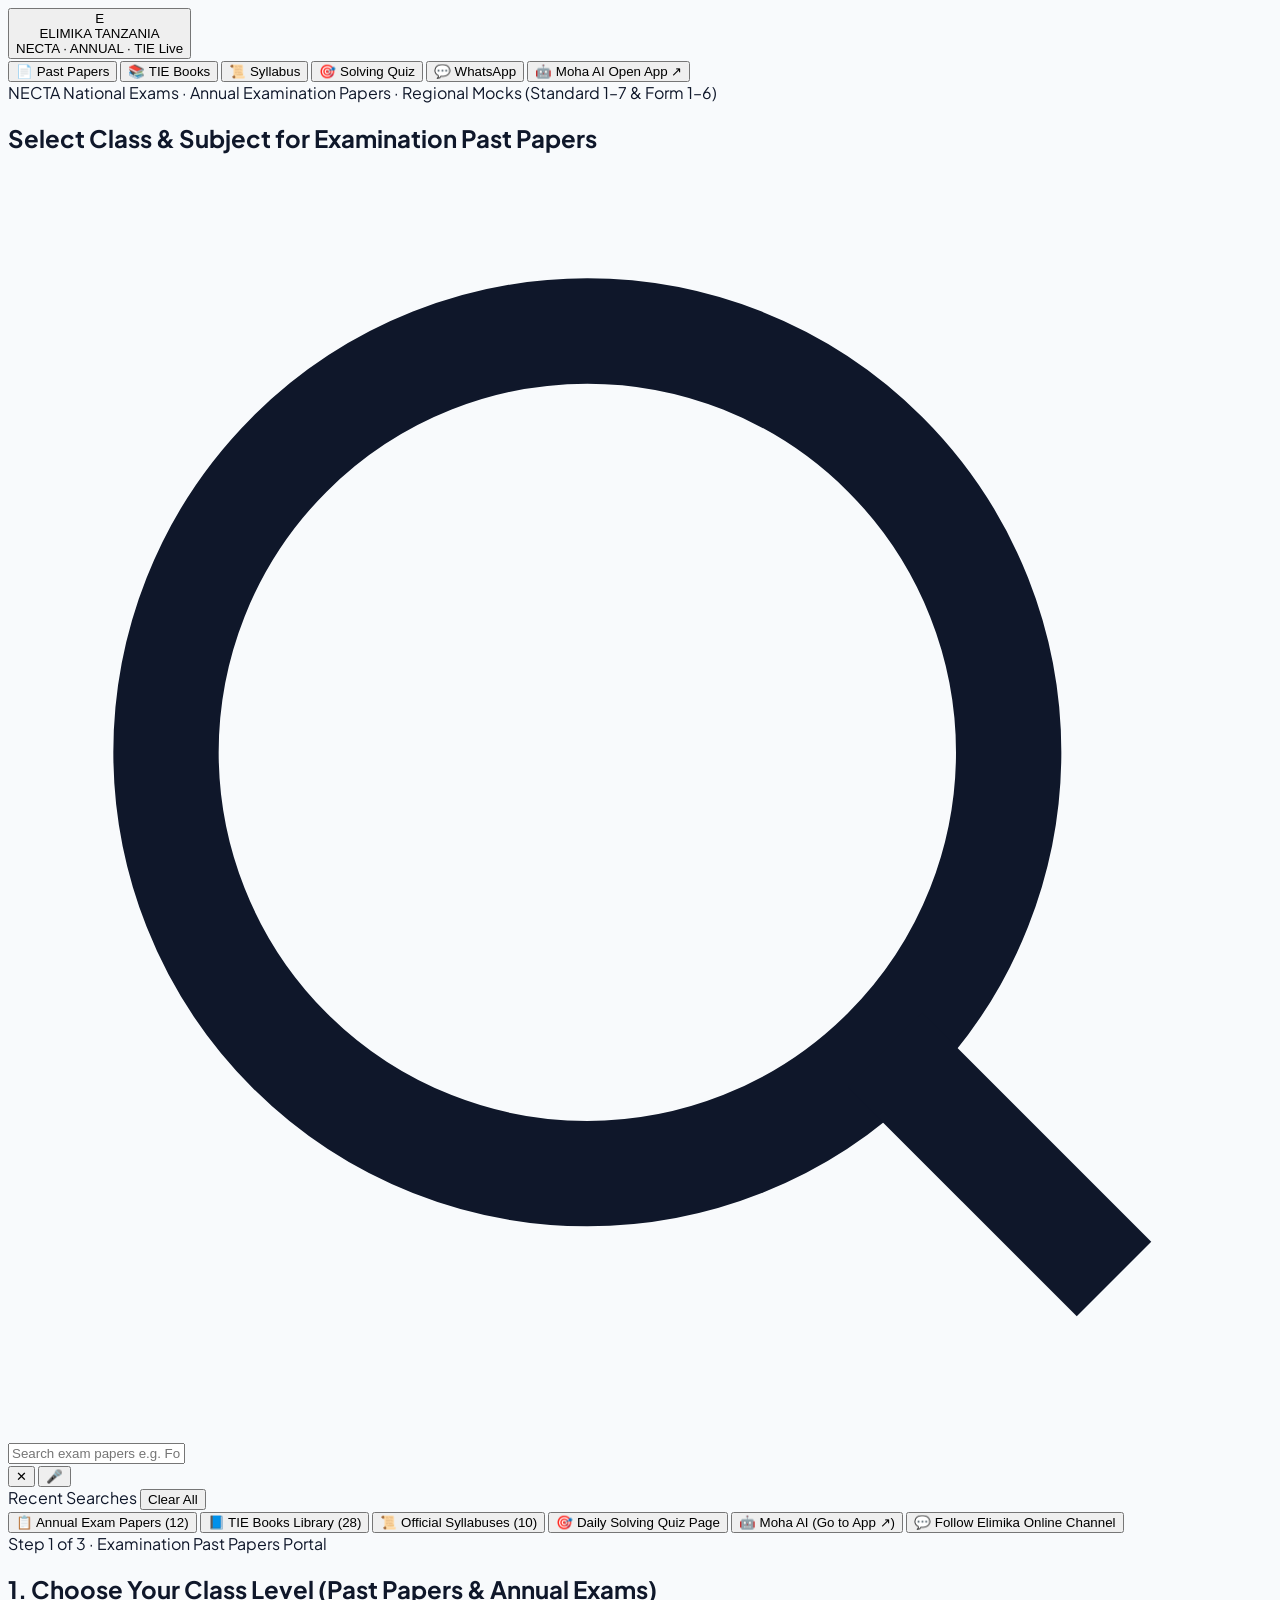
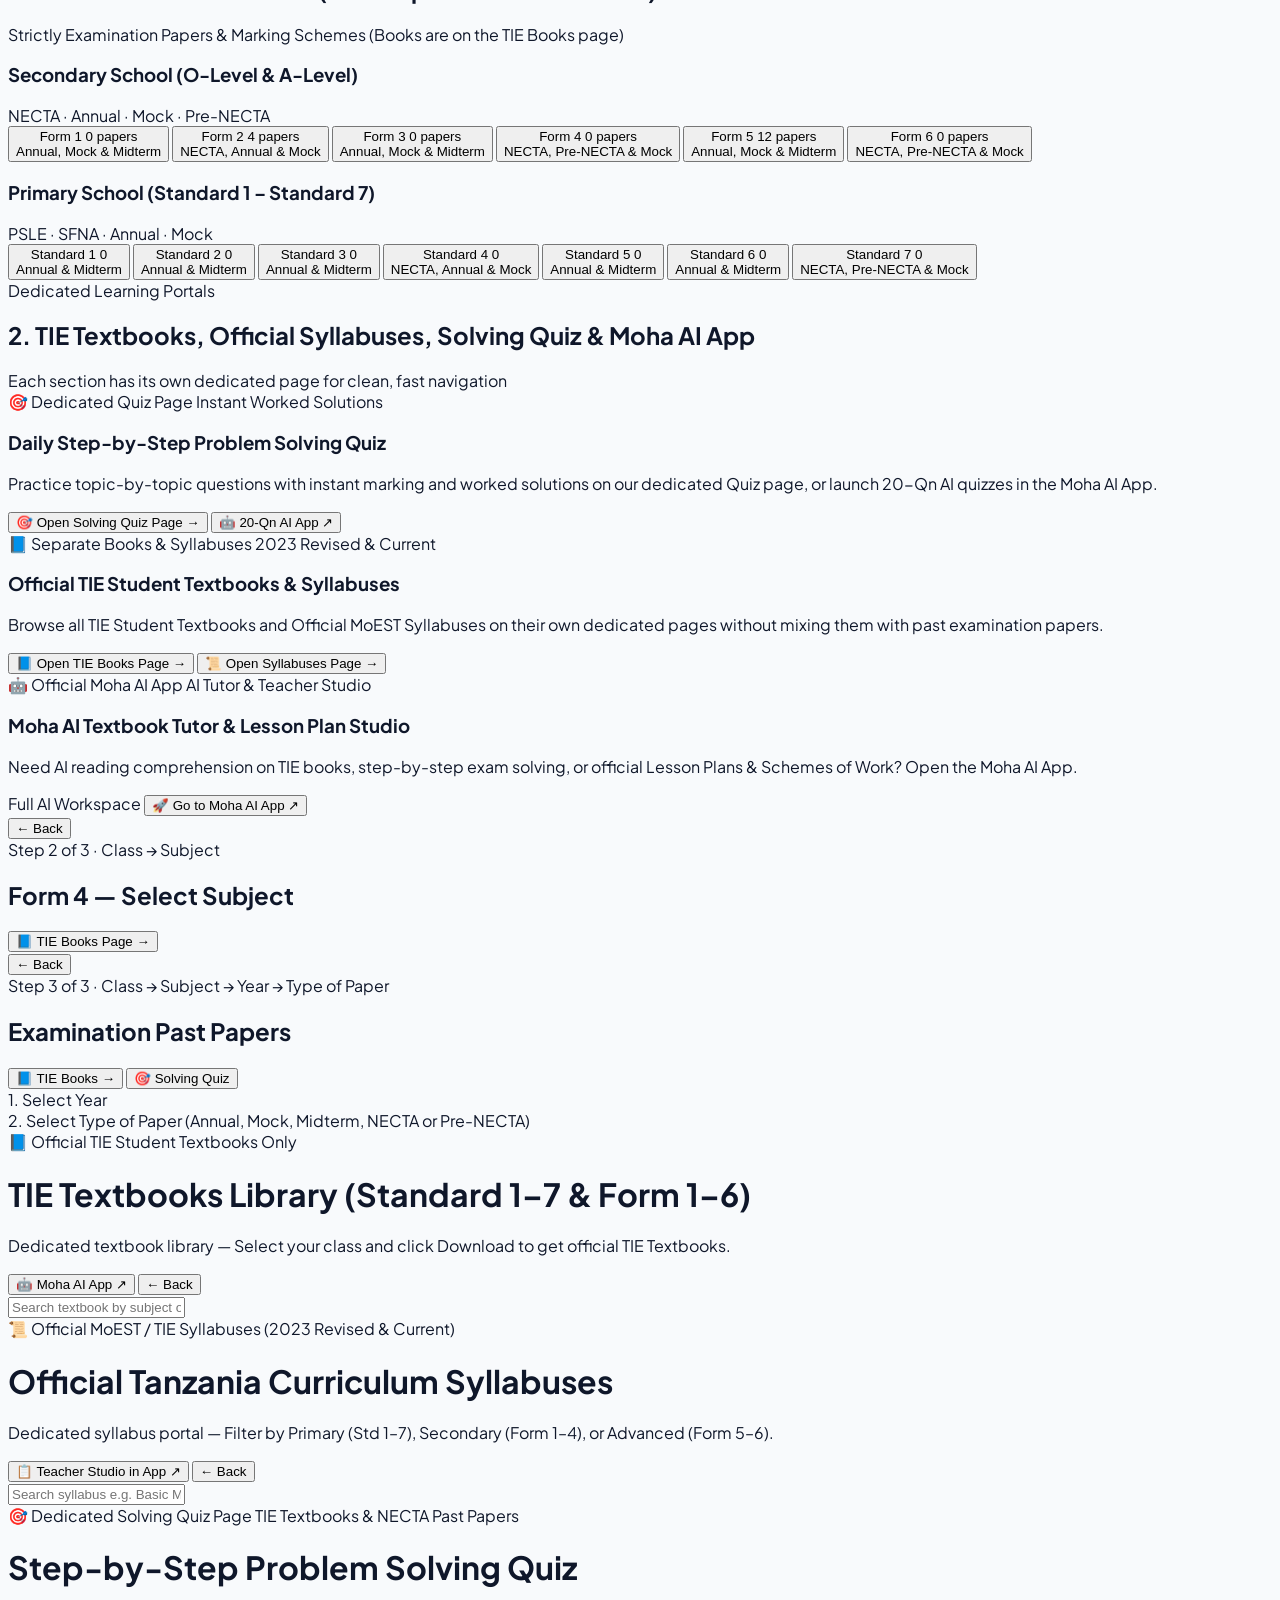
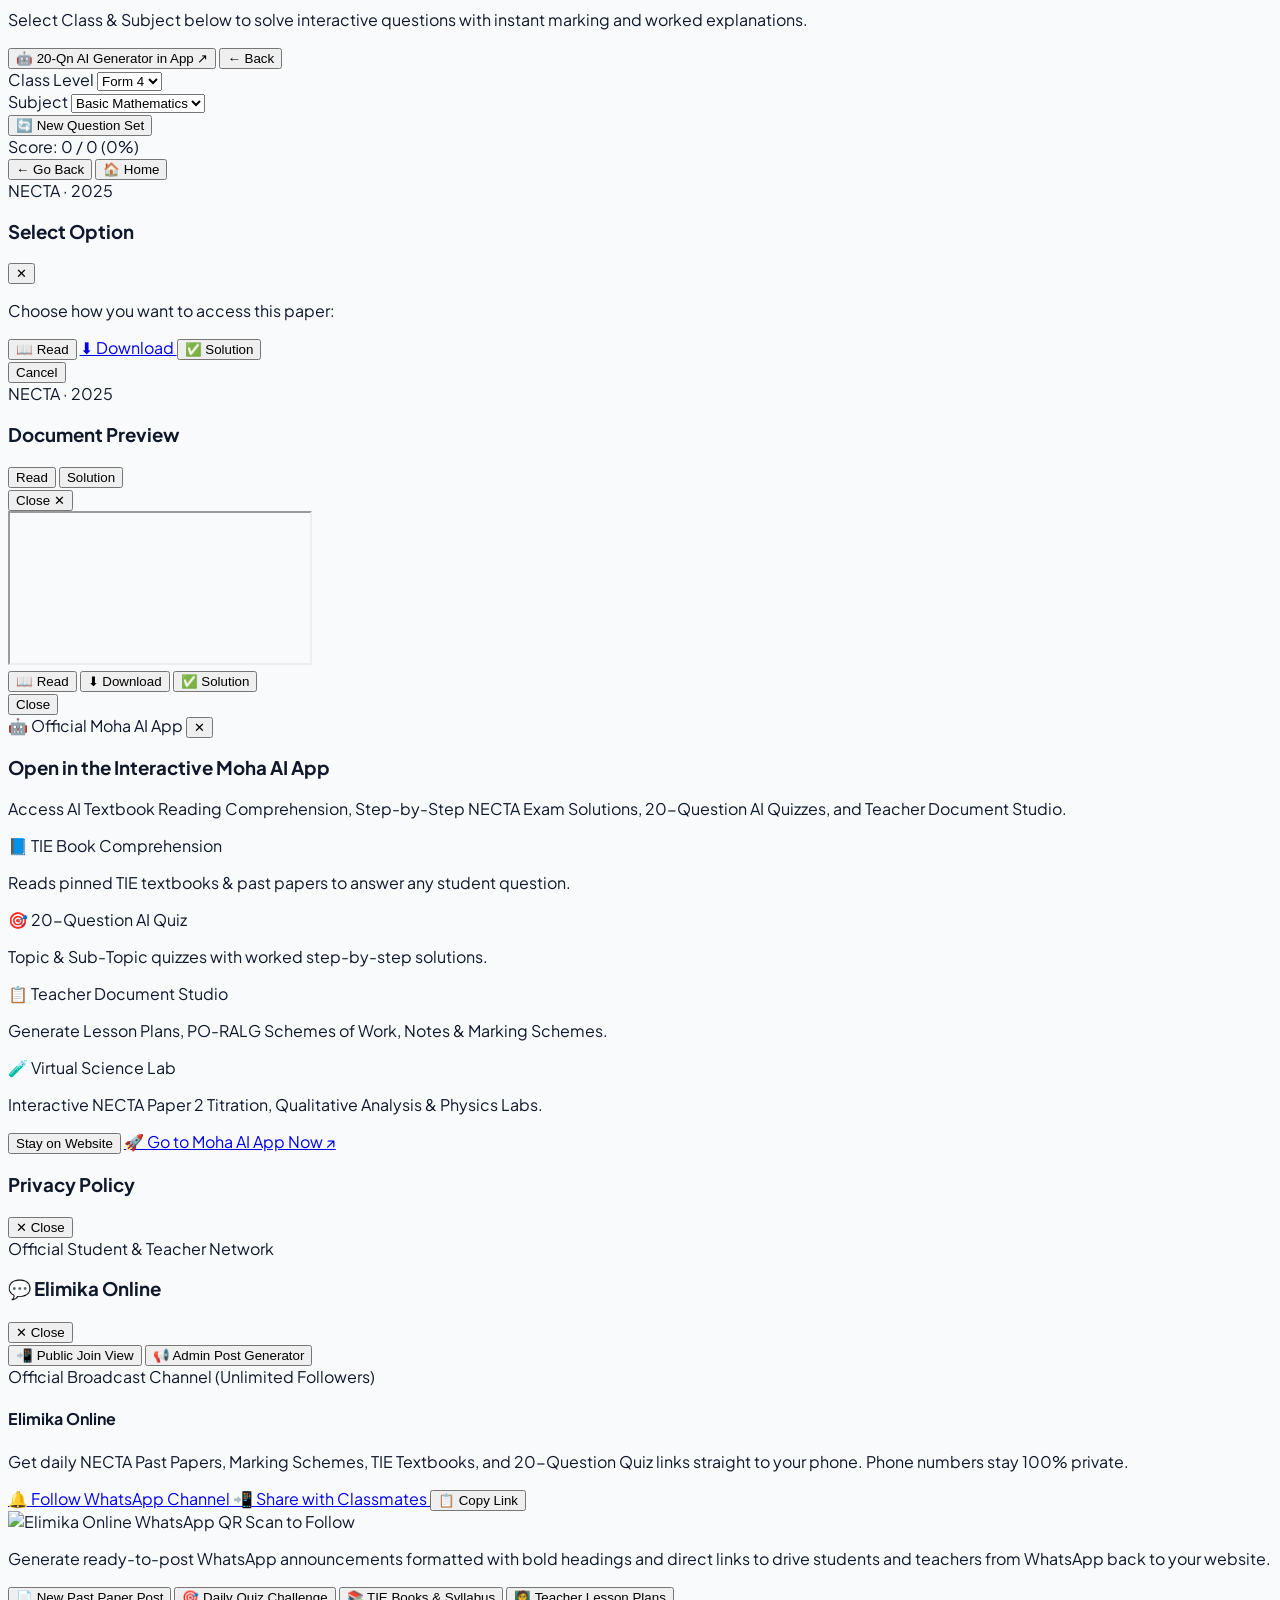
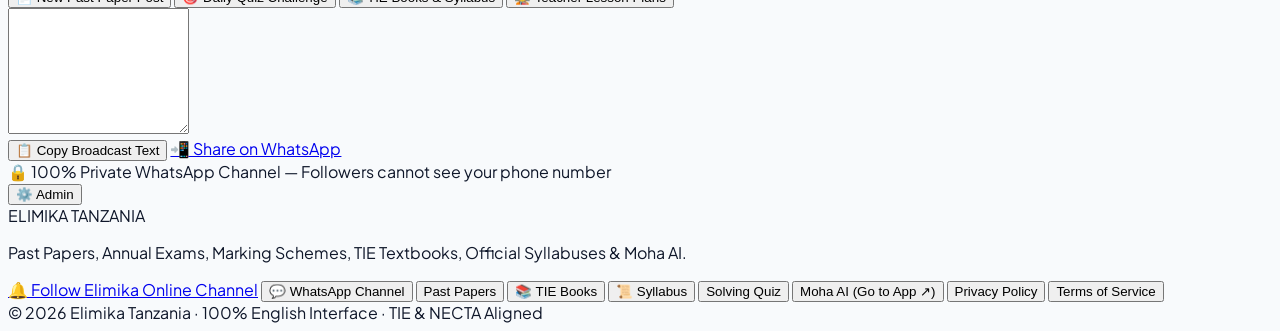
==== index.html @ 0cc12afa "Update index.html" ====
<!DOCTYPE html>
<html lang="en">
<head>
  <meta charset="UTF-8" />
  <meta name="viewport" content="width=device-width, initial-scale=1.0, maximum-scale=5.0" />
  <meta name="google-adsense-account" content="ca-pub-7502193981138651" />
  <script async src="https://pagead2.googlesyndication.com/pagead/js/adsbygoogle.js?client=ca-pub-7502193981138651"
     crossorigin="anonymous"></script>
  <link rel="canonical" href="https://elimika.online/" />
  <title>ELIMIKA ONLINE (elimika.online) — Past Papers, Annual Exams, TIE Books, Syllabuses &amp; Quizzes</title>
  <meta name="description" content="Official Tanzania educational website (elimika.online) for NECTA Past Papers, Annual Examination Papers, Marking Schemes, TIE Student Textbooks, Official Syllabuses, Solving Quizzes &amp; Moha AI." />
  <meta property="og:title" content="ELIMIKA ONLINE — Past Papers, Annual Exams, TIE Books &amp; Quizzes" />
  <meta property="og:description" content="Access NECTA Past Papers, Annual Examination Papers, TIE Textbooks, Syllabuses, Interactive Quizzes, and Moha AI for Primary and Secondary Schools in Tanzania." />
  <meta property="og:url" content="https://elimika.online/" />
  <meta name="theme-color" content="#0f172a" />

  <!-- Tailwind CSS CDN -->
  <script src="https://cdn.tailwindcss.com"></script>
  <!-- Google Fonts: Plus Jakarta Sans -->
  <link rel="preconnect" href="https://fonts.googleapis.com" />
  <link rel="preconnect" href="https://fonts.gstatic.com" crossorigin />
  <link href="https://fonts.googleapis.com/css2?family=Plus+Jakarta+Sans:wght@400;500;600;700;800&display=swap" rel="stylesheet" />

  <style>
    body {
      font-family: 'Plus Jakarta Sans', -apple-system, BlinkMacSystemFont, 'Segoe UI', Roboto, sans-serif;
      background-color: #f8fafc;
      color: #0f172a;
      -webkit-tap-highlight-color: transparent;
    }
    .no-scrollbar::-webkit-scrollbar { display: none; }
    .no-scrollbar { -ms-overflow-style: none; scrollbar-width: none; }
    .fade-in { animation: fadeIn 0.16s ease-out; }
    @keyframes fadeIn {
      from { opacity: 0; transform: translateY(4px); }
      to { opacity: 1; transform: translateY(0); }
    }
  </style>
<script src="/_aistudio-iframe.js?v=1f94f900"></script></head>
<body class="min-h-screen flex flex-col bg-slate-50 text-slate-900 selection:bg-blue-600 selection:text-white">

  <!-- ==================== STICKY TOP NAVIGATION BAR ==================== -->
  <header class="sticky top-0 z-40 bg-white/95 backdrop-blur-md border-b border-slate-200 shadow-xs">
    <div class="max-w-6xl mx-auto px-3 sm:px-6 h-16 flex items-center justify-between gap-2">
      <!-- Brand -->
      <button onclick="resetToHome()" class="flex items-center gap-2.5 text-left group cursor-pointer shrink-0">
        <div class="w-10 h-10 rounded-xl bg-slate-900 text-white flex items-center justify-center font-black text-lg shadow-xs group-hover:bg-blue-700 transition-colors">
          E
        </div>
        <div>
          <div class="font-extrabold text-sm sm:text-base tracking-tight text-slate-900 leading-none">
            ELIMIKA <span class="text-blue-600">TANZANIA</span>
          </div>
          <div class="text-[10px] font-bold text-slate-500 tracking-wider uppercase mt-0.5 flex items-center gap-1.5">
            <span>NECTA · ANNUAL · TIE</span>
            <span id="syncBadge" class="inline-flex items-center gap-1 px-1.5 py-0.5 rounded bg-emerald-50 text-emerald-700 border border-emerald-200 text-[9px]">
              <span class="w-1.5 h-1.5 rounded-full bg-emerald-500 animate-pulse"></span> Live
            </span>
          </div>
        </div>
      </button>

      <!-- Clear, Distinct Page Navigation Tabs (Never Mixed) -->
      <nav class="flex items-center gap-1 sm:gap-1.5 overflow-x-auto no-scrollbar py-1">
        <button id="nav-papers" onclick="resetToHome()" class="px-3 py-1.5 rounded-xl text-xs font-bold whitespace-nowrap transition-all cursor-pointer bg-slate-900 text-white">
          📄 Past Papers
        </button>
        <button id="nav-books" onclick="openPage('books')" class="px-3 py-1.5 rounded-xl text-xs font-bold whitespace-nowrap transition-all cursor-pointer text-slate-700 hover:bg-slate-100">
          📚 TIE Books
        </button>
        <button id="nav-syllabus" onclick="openPage('syllabus')" class="px-3 py-1.5 rounded-xl text-xs font-bold whitespace-nowrap transition-all cursor-pointer text-slate-700 hover:bg-slate-100">
          📜 Syllabus
        </button>
        <button id="nav-quiz" onclick="openPage('quiz')" class="px-3 py-1.5 rounded-xl text-xs font-bold whitespace-nowrap transition-all cursor-pointer text-slate-700 hover:bg-slate-100">
          🎯 Solving Quiz
        </button>
        <button onclick="openWhatsappModal()" class="px-3 py-1.5 rounded-xl text-xs font-bold whitespace-nowrap transition-all cursor-pointer bg-emerald-600 hover:bg-emerald-700 text-white shadow-xs flex items-center gap-1">
          <span>💬 WhatsApp</span>
        </button>
        <button onclick="openMohaAppModal('moha')" class="px-3.5 py-1.5 rounded-xl text-xs font-bold whitespace-nowrap transition-all cursor-pointer bg-violet-600 hover:bg-violet-700 text-white shadow-xs flex items-center gap-1">
          <span>🤖 Moha AI</span>
          <span class="text-[10px] bg-white/20 px-1.5 py-0.5 rounded">Open App ↗</span>
        </button>
      </nav>
    </div>
  </header>

  <!-- ==================== MAIN CONTENT AREA ==================== -->
  <main class="flex-grow pb-24">

    <!-- =========================================================================
         PAGE 1: EXAMINATION PAST PAPERS PORTAL (STRICTLY PAPERS ONLY — NO BOOKS)
         ========================================================================= -->
    <div id="page-papers" class="fade-in">
      <!-- Hero & Fast Search Section -->
      <section class="pt-5 pb-6 bg-gradient-to-b from-white via-slate-50 to-slate-100 border-b border-slate-200">
        <div class="max-w-4xl mx-auto px-4 sm:px-6 text-center space-y-4">
          <div class="text-xs font-bold text-blue-700 uppercase tracking-wider">
            NECTA National Exams · Annual Examination Papers · Regional Mocks (Standard 1–7 &amp; Form 1–6)
          </div>
          <h1 class="text-2xl sm:text-4xl font-extrabold text-slate-900 tracking-tight leading-tight">
            Select Class &amp; Subject for <span class="text-blue-600">Examination Past Papers</span>
          </h1>

          <!-- Fast Debounced Search Bar + Recent Search Queries Dropdown -->
          <div id="smartSearchContainer" class="relative max-w-2xl mx-auto">
            <svg class="w-5 h-5 text-slate-400 absolute left-4 top-1/2 -translate-y-1/2 pointer-events-none" fill="none" stroke="currentColor" stroke-width="2" viewBox="0 0 24 24">
              <circle cx="11" cy="11" r="8"></circle>
              <line x1="21" y1="21" x2="16.65" y2="16.65"></line>
            </svg>
            <input
              id="smartSearchInput"
              type="text"
              onfocus="showRecentSearchDropdown()"
              onclick="showRecentSearchDropdown()"
              oninput="handleSmartSearch(this.value)"
              onkeydown="handleSearchKeyDown(event)"
              placeholder="Search exam papers e.g. Form 5 Physics Annual, Form 4 Math NECTA, Form 2 Biology..."
              class="w-full pl-12 pr-24 py-3.5 rounded-2xl bg-white border-2 border-slate-200 shadow-xs text-sm font-medium text-slate-900 placeholder:text-slate-400 focus:outline-none focus:border-blue-600"
            />
            <div class="absolute right-2.5 top-1/2 -translate-y-1/2 flex items-center gap-1">
              <button
                id="clearSearchBtn"
                onclick="handleSmartSearch(''); showRecentSearchDropdown();"
                class="hidden p-2 text-slate-400 hover:text-slate-600 cursor-pointer"
                title="Clear search"
              >
                ✕
              </button>
              <button
                onclick="startVoiceSearch()"
                class="p-2 rounded-xl bg-blue-50 text-blue-600 hover:bg-blue-100 transition-colors cursor-pointer"
                title="Voice Search"
              >
                🎤
              </button>
            </div>

            <!-- Recent Search Queries Suggestions Dropdown -->
            <div id="recentSearchesDropdown" class="hidden absolute left-0 right-0 top-full mt-2 z-30 bg-white rounded-2xl border border-slate-200 shadow-xl overflow-hidden text-left">
              <div class="px-4 py-2.5 bg-slate-50 border-b border-slate-100 flex items-center justify-between">
                <span class="text-[11px] font-extrabold uppercase tracking-wider text-slate-500">Recent Searches</span>
                <button type="button" onclick="clearRecentSearchQueries()" class="text-[11px] font-bold text-rose-600 hover:text-rose-700 cursor-pointer">Clear All</button>
              </div>
              <div id="recentSearchesList" class="max-h-60 overflow-y-auto divide-y divide-slate-100"></div>
            </div>
          </div>

          <!-- Separate Dedicated Portal Buttons (Clear Separation of Papers, Books, Syllabuses, Quiz & Games) -->
          <div class="pt-1 flex flex-wrap items-center justify-center gap-2">
            <button onclick="openAnnualPapersShortcut()" class="px-3.5 py-2 rounded-xl bg-blue-600 hover:bg-blue-700 text-white font-bold text-xs flex items-center gap-1.5 shadow-xs cursor-pointer">
              📋 Annual Exam Papers (<span id="count-annual-top">0</span>)
            </button>
            <button onclick="openPage('books')" class="px-3.5 py-2 rounded-xl bg-emerald-600 hover:bg-emerald-700 text-white font-bold text-xs flex items-center gap-1.5 shadow-xs cursor-pointer">
              📘 TIE Books Library (<span id="count-books-top">0</span>)
            </button>
            <button onclick="openPage('syllabus')" class="px-3.5 py-2 rounded-xl bg-amber-500 hover:bg-amber-600 text-slate-950 font-bold text-xs flex items-center gap-1.5 shadow-xs cursor-pointer">
              📜 Official Syllabuses (<span id="count-syllabus-top">0</span>)
            </button>
            <button onclick="openPage('quiz')" class="px-3.5 py-2 rounded-xl bg-indigo-600 hover:bg-indigo-700 text-white font-bold text-xs flex items-center gap-1.5 shadow-xs cursor-pointer">
              🎯 Daily Solving Quiz Page
            </button>
            <button onclick="openMohaAppModal('moha')" class="px-3.5 py-2 rounded-xl bg-violet-600 hover:bg-violet-700 text-white font-bold text-xs flex items-center gap-1.5 shadow-xs cursor-pointer">
              🤖 Moha AI (Go to App ↗)
            </button>
            <button onclick="openWhatsappModal()" class="px-3.5 py-2 rounded-xl bg-emerald-700 hover:bg-emerald-800 text-white font-bold text-xs flex items-center gap-1.5 shadow-xs cursor-pointer">
              💬 Follow Elimika Online Channel
            </button>
          </div>
        </div>
      </section>

      <!-- STEP 1: HOME CLASS SELECTION & SEPARATED PORTAL HUB -->
      <section id="step-1-view" class="py-7">
        <div class="max-w-5xl mx-auto px-4 sm:px-6 space-y-8">

          <!-- SECTION 1: CHOOSE YOUR CLASS LEVEL (FOR EXAMINATION PAST PAPERS) -->
          <div class="bg-white rounded-2xl border border-slate-200 p-4 sm:p-6 shadow-xs space-y-6">
            <div class="flex flex-col sm:flex-row sm:items-center justify-between gap-2 border-b border-slate-100 pb-3.5">
              <div>
                <span class="text-[11px] font-black uppercase tracking-wider text-blue-600">
                  Step 1 of 3 · Examination Past Papers Portal
                </span>
                <h2 class="text-lg sm:text-xl font-black text-slate-900">
                  1. Choose Your Class Level (Past Papers &amp; Annual Exams)
                </h2>
              </div>
              <span class="text-xs text-slate-500 font-medium">
                Strictly Examination Papers &amp; Marking Schemes (Books are on the TIE Books page)
              </span>
            </div>

            <!-- Secondary School (Form 1 - Form 6) -->
            <div class="space-y-3">
              <div class="flex items-center justify-between">
                <h3 class="text-xs font-extrabold uppercase tracking-wider text-slate-600 flex items-center gap-2">
                  <span class="w-2.5 h-2.5 rounded-full bg-blue-600"></span>
                  <span>Secondary School (O-Level &amp; A-Level)</span>
                </h3>
                <span class="text-[11px] font-semibold text-slate-400">NECTA · Annual · Mock · Pre-NECTA</span>
              </div>
              <div id="secondaryClassGrid" class="grid grid-cols-2 sm:grid-cols-3 md:grid-cols-6 gap-2.5 sm:gap-3"></div>
            </div>

            <!-- Primary School (Standard 1 - Standard 7) -->
            <div class="space-y-3 pt-2 border-t border-slate-100">
              <div class="flex items-center justify-between">
                <h3 class="text-xs font-extrabold uppercase tracking-wider text-slate-600 flex items-center gap-2">
                  <span class="w-2.5 h-2.5 rounded-full bg-emerald-600"></span>
                  <span>Primary School (Standard 1 – Standard 7)</span>
                </h3>
                <span class="text-[11px] font-semibold text-slate-400">PSLE · SFNA · Annual · Mock</span>
              </div>
              <div id="primaryClassGrid" class="grid grid-cols-2 sm:grid-cols-4 md:grid-cols-7 gap-2.5"></div>
            </div>
          </div>

          <!-- SECTION 2: CLEARLY SEPARATED PORTALS (BOOKS, SYLLABUSES, QUIZ & MOHA AI APP) -->
          <div class="space-y-3">
            <div class="flex flex-col sm:flex-row sm:items-center justify-between gap-1 px-1">
              <div>
                <span class="text-[11px] font-black uppercase tracking-wider text-violet-700">
                  Dedicated Learning Portals
                </span>
                <h2 class="text-lg sm:text-xl font-black text-slate-900">
                  2. TIE Textbooks, Official Syllabuses, Solving Quiz &amp; Moha AI App
                </h2>
              </div>
              <span class="text-xs text-slate-500 font-medium">
                Each section has its own dedicated page for clean, fast navigation
              </span>
            </div>

            <div class="grid grid-cols-1 md:grid-cols-3 gap-4">
              <!-- Card 1: Dedicated Step-by-Step Solving Quiz Page -->
              <div class="bg-gradient-to-br from-violet-950 via-slate-900 to-blue-950 text-white rounded-2xl p-5 border border-violet-800/80 shadow-xs flex flex-col justify-between gap-4">
                <div class="space-y-2">
                  <div class="flex items-center justify-between gap-2">
                    <span class="px-2.5 py-0.5 rounded-md bg-emerald-400 text-slate-950 text-[10px] font-black uppercase tracking-wider">
                      🎯 Dedicated Quiz Page
                    </span>
                    <span class="text-[11px] font-bold text-violet-200">Instant Worked Solutions</span>
                  </div>
                  <h3 class="text-base sm:text-lg font-black text-white">
                    Daily Step-by-Step Problem Solving Quiz
                  </h3>
                  <p class="text-xs text-slate-300 leading-relaxed">
                    Practice topic-by-topic questions with instant marking and worked solutions on our dedicated Quiz page, or launch 20-Qn AI quizzes in the Moha AI App.
                  </p>
                </div>
                <div class="flex flex-wrap items-center gap-2 pt-1">
                  <button onclick="openPage('quiz')" class="px-4 py-2.5 bg-emerald-400 hover:bg-emerald-300 text-slate-950 font-black text-xs rounded-xl shadow-xs cursor-pointer">
                    🎯 Open Solving Quiz Page →
                  </button>
                  <button onclick="openMohaAppModal('daily-quiz')" class="px-3.5 py-2.5 bg-white/10 hover:bg-white/20 text-white font-bold text-xs rounded-xl border border-white/15 cursor-pointer">
                    🤖 20-Qn AI App ↗
                  </button>
                </div>
              </div>

              <!-- Card 3: Dedicated TIE Books & Official Syllabuses Pages -->
              <div class="bg-white rounded-2xl p-5 border border-slate-200 shadow-xs flex flex-col justify-between gap-4">
                <div class="space-y-2">
                  <div class="flex items-center justify-between gap-2">
                    <span class="px-2.5 py-0.5 rounded-md bg-emerald-100 text-emerald-900 text-[10px] font-black uppercase tracking-wider">
                      📘 Separate Books &amp; Syllabuses
                    </span>
                    <span class="text-[11px] font-bold text-slate-500">2023 Revised &amp; Current</span>
                  </div>
                  <h3 class="text-base sm:text-lg font-black text-slate-900">
                    Official TIE Student Textbooks &amp; Syllabuses
                  </h3>
                  <p class="text-xs text-slate-600 leading-relaxed">
                    Browse all TIE Student Textbooks and Official MoEST Syllabuses on their own dedicated pages without mixing them with past examination papers.
                  </p>
                </div>
                <div class="flex flex-wrap items-center gap-2 pt-2 border-t border-slate-100">
                  <button onclick="openPage('books')" class="px-4 py-2 bg-emerald-600 hover:bg-emerald-700 text-white font-bold text-xs rounded-xl cursor-pointer">
                    📘 Open TIE Books Page →
                  </button>
                  <button onclick="openPage('syllabus')" class="px-4 py-2 bg-amber-500 hover:bg-amber-600 text-slate-950 font-bold text-xs rounded-xl cursor-pointer">
                    📜 Open Syllabuses Page →
                  </button>
                </div>
              </div>

              <!-- Card 4: Moha AI Tutor & Teacher Document Studio (Option to Go to App) -->
              <div class="bg-white rounded-2xl p-5 border border-violet-200 shadow-xs flex flex-col justify-between gap-4">
                <div class="space-y-2">
                  <div class="flex items-center justify-between gap-2">
                    <span class="px-2.5 py-0.5 rounded-md bg-violet-100 text-violet-900 text-[10px] font-black uppercase tracking-wider">
                      🤖 Official Moha AI App
                    </span>
                    <span class="text-[11px] font-bold text-violet-700">AI Tutor &amp; Teacher Studio</span>
                  </div>
                  <h3 class="text-base sm:text-lg font-black text-slate-900">
                    Moha AI Textbook Tutor &amp; Lesson Plan Studio
                  </h3>
                  <p class="text-xs text-slate-600 leading-relaxed">
                    Need AI reading comprehension on TIE books, step-by-step exam solving, or official Lesson Plans &amp; Schemes of Work? Open the Moha AI App.
                  </p>
                </div>
                <div class="flex flex-wrap items-center justify-between gap-2 pt-2 border-t border-slate-100">
                  <span class="text-[11px] font-bold text-violet-700">Full AI Workspace</span>
                  <button onclick="openMohaAppModal('moha')" class="px-4 py-2 bg-violet-600 hover:bg-violet-700 text-white font-bold text-xs rounded-xl cursor-pointer">
                    🚀 Go to Moha AI App ↗
                  </button>
                </div>
              </div>
            </div>
          </div>

        </div>
      </section>

      <!-- STEP 2: CHOOSE SUBJECT FOR SELECTED CLASS (SIMPLE & CLEAN) -->
      <section id="step-2-view" class="hidden py-7 fade-in">
        <div class="max-w-5xl mx-auto px-4 sm:px-6 space-y-5">
          <div class="flex flex-wrap items-center justify-between gap-3 bg-white p-4 sm:p-5 rounded-2xl border border-slate-200 shadow-xs">
            <div class="flex items-center gap-3">
              <button onclick="handleGoBack()" class="px-3.5 py-2 rounded-xl bg-slate-100 hover:bg-slate-200 text-slate-800 font-bold text-xs flex items-center gap-1.5 cursor-pointer">
                ← Back
              </button>
              <div>
                <div class="text-[11px] font-bold uppercase tracking-wider text-blue-600">Step 2 of 3 · Class → Subject</div>
                <h2 id="step2ClassTitle" class="text-lg sm:text-xl font-black text-slate-900">Form 4 — Select Subject</h2>
              </div>
            </div>
            <div class="flex flex-wrap items-center gap-2">
              <button onclick="openPage('books', state.selectedClass)" class="px-3 py-2 rounded-xl bg-emerald-50 hover:bg-emerald-100 text-emerald-900 border border-emerald-200 font-bold text-xs cursor-pointer">
                📘 TIE Books Page →
              </button>
            </div>
          </div>

          <div id="subjectGrid" class="grid grid-cols-1 sm:grid-cols-2 md:grid-cols-3 gap-3"></div>
        </div>
      </section>

      <!-- STEP 3: SELECT YEAR -> TYPE OF PAPER (ANNUAL, MOCK, MIDTERM, NECTA, PRE-NECTA) -> PAPERS -->
      <section id="step-3-view" class="hidden py-7 fade-in">
        <div class="max-w-5xl mx-auto px-4 sm:px-6 space-y-5">
          <div class="flex flex-col sm:flex-row sm:items-center justify-between gap-3 bg-white p-4 sm:p-5 rounded-2xl border border-slate-200 shadow-xs">
            <div class="flex items-center gap-3">
              <button onclick="handleGoBack()" class="px-3.5 py-2 rounded-xl bg-slate-100 hover:bg-slate-200 text-slate-800 font-bold text-xs flex items-center gap-1.5 cursor-pointer">
                ← Back
              </button>
              <div>
                <div id="step3Breadcrumb" class="text-[11px] font-bold uppercase tracking-wider text-blue-600">Step 3 of 3 · Class → Subject → Year → Type of Paper</div>
                <h2 id="step3Title" class="text-lg sm:text-xl font-black text-slate-900">Examination Past Papers</h2>
              </div>
            </div>
            <div class="flex flex-wrap items-center gap-2">
              <button onclick="openPage('books', state.selectedClass, state.selectedSubject)" class="px-3 py-2 rounded-xl bg-emerald-50 hover:bg-emerald-100 text-emerald-900 border border-emerald-300 font-bold text-xs cursor-pointer">
                📘 TIE Books →
              </button>
              <button onclick="openPage('quiz', state.selectedClass, state.selectedSubject)" class="px-3 py-2 rounded-xl bg-amber-400 hover:bg-amber-300 text-slate-950 font-bold text-xs cursor-pointer">
                🎯 Solving Quiz
              </button>
            </div>
          </div>

          <!-- SIMPLE 2-STEP FILTER: 1. YEAR -> 2. TYPE OF PAPER (Annual, Mock, Midterm, NECTA, Pre-NECTA) -->
          <div class="bg-white p-4 sm:p-5 rounded-2xl border border-slate-200 shadow-xs space-y-4">
            <!-- 1. Select Year -->
            <div class="space-y-2">
              <div class="text-xs font-extrabold uppercase tracking-wider text-slate-500">
                1. Select Year
              </div>
              <div id="yearFilterBar" class="flex flex-wrap items-center gap-1.5"></div>
            </div>

            <!-- 2. Select Type of Paper -->
            <div class="space-y-2 pt-3 border-t border-slate-100">
              <div class="text-xs font-extrabold uppercase tracking-wider text-slate-500">
                2. Select Type of Paper (Annual, Mock, Midterm, NECTA or Pre-NECTA)
              </div>
              <div id="categoryFilterBar" class="flex flex-wrap items-center gap-2"></div>
            </div>
          </div>

          <!-- Strictly Examination Past Papers Grid -->
          <div id="papersGrid" class="grid grid-cols-1 md:grid-cols-2 gap-3.5"></div>
        </div>
      </section>
    </div>

    <!-- =========================================================================
         PAGE 2: DEDICATED TIE BOOKS LIBRARY (STRICTLY BOOKS ONLY — NO PAPERS MIXED)
         ========================================================================= -->
    <div id="page-books" class="hidden py-7 fade-in">
      <div class="max-w-5xl mx-auto px-4 sm:px-6 space-y-5">
        <div class="flex flex-col sm:flex-row sm:items-center justify-between gap-3 bg-emerald-950 text-white p-5 rounded-2xl shadow-xs">
          <div class="space-y-1">
            <span class="px-2.5 py-0.5 rounded-md bg-emerald-500/30 border border-emerald-400/30 text-emerald-200 text-[11px] font-bold uppercase">
              📘 Official TIE Student Textbooks Only
            </span>
            <h1 class="text-xl sm:text-2xl font-black">TIE Textbooks Library (Standard 1–7 &amp; Form 1–6)</h1>
            <p class="text-xs text-emerald-100">Dedicated textbook library — Select your class and click Download to get official TIE Textbooks.</p>
          </div>
          <div class="flex items-center gap-2 shrink-0">
            <button onclick="openMohaAppModal('moha')" class="px-3.5 py-2 bg-violet-600 hover:bg-violet-500 text-white font-bold text-xs rounded-xl cursor-pointer">
              🤖 Moha AI App ↗
            </button>
            <button onclick="handleGoBack()" class="px-3.5 py-2 bg-white/15 hover:bg-white/25 text-white font-bold text-xs rounded-xl cursor-pointer">
              ← Back
            </button>
          </div>
        </div>

        <!-- Level, Class & Search Filter for Books -->
        <div class="bg-white p-4 rounded-2xl border border-slate-200 space-y-3">
          <div class="flex flex-col sm:flex-row gap-3 items-stretch sm:items-center justify-between">
            <div class="flex flex-wrap items-center gap-1.5" id="booksLevelTabs"></div>
            <input
              id="booksSearchInput"
              type="text"
              oninput="renderBooksPage()"
              placeholder="Search textbook by subject or class..."
              class="px-3.5 py-2 rounded-xl border border-slate-300 text-xs font-semibold bg-white sm:w-64"
            />
          </div>
          <div class="flex flex-wrap items-center gap-1.5 pt-2 border-t border-slate-100" id="booksClassTabs"></div>
        </div>

        <div id="booksGrid" class="grid grid-cols-1 md:grid-cols-2 gap-3.5"></div>
      </div>
    </div>

    <!-- =========================================================================
         PAGE 3: DEDICATED OFFICIAL SYLLABUS PAGE (STRICTLY SYLLABUSES ONLY)
         ========================================================================= -->
    <div id="page-syllabus" class="hidden py-7 fade-in">
      <div class="max-w-5xl mx-auto px-4 sm:px-6 space-y-5">
        <div class="flex flex-col sm:flex-row sm:items-center justify-between gap-3 bg-amber-950 text-white p-5 rounded-2xl shadow-xs">
          <div class="space-y-1">
            <span class="px-2.5 py-0.5 rounded-md bg-amber-400 text-slate-950 text-[11px] font-black uppercase">
              📜 Official MoEST / TIE Syllabuses (2023 Revised &amp; Current)
            </span>
            <h1 class="text-xl sm:text-2xl font-black">Official Tanzania Curriculum Syllabuses</h1>
            <p class="text-xs text-amber-200">Dedicated syllabus portal — Filter by Primary (Std 1–7), Secondary (Form 1–4), or Advanced (Form 5–6).</p>
          </div>
          <div class="flex items-center gap-2 shrink-0">
            <button onclick="openMohaAppModal('studio')" class="px-3.5 py-2 bg-amber-400 hover:bg-amber-300 text-slate-950 font-black text-xs rounded-xl cursor-pointer">
              📋 Teacher Studio in App ↗
            </button>
            <button onclick="handleGoBack()" class="px-3.5 py-2 bg-white/15 hover:bg-white/25 text-white font-bold text-xs rounded-xl cursor-pointer">
              ← Back
            </button>
          </div>
        </div>

        <div class="bg-white p-4 rounded-2xl border border-slate-200 flex flex-col sm:flex-row gap-3 items-stretch sm:items-center justify-between">
          <div class="flex flex-wrap items-center gap-1.5" id="syllabusLevelTabs"></div>
          <input
            id="syllabusSearchInput"
            type="text"
            oninput="renderSyllabusPage()"
            placeholder="Search syllabus e.g. Basic Mathematics, Physics, History..."
            class="px-3.5 py-2 rounded-xl border border-slate-300 text-xs font-semibold bg-white sm:w-80"
          />
        </div>

        <div id="syllabusGrid" class="grid grid-cols-1 md:grid-cols-2 gap-3.5"></div>
      </div>
    </div>

    <!-- =========================================================================
         PAGE 4: DEDICATED SOLVING QUIZ PAGE (INTERACTIVE STEP-BY-STEP QUIZ)
         ========================================================================= -->
    <div id="page-quiz" class="hidden py-7 fade-in">
      <div class="max-w-5xl mx-auto px-4 sm:px-6 space-y-5">
        <div class="flex flex-col sm:flex-row sm:items-center justify-between gap-3 bg-gradient-to-r from-violet-950 via-slate-900 to-blue-950 text-white p-5 rounded-2xl shadow-xs">
          <div class="space-y-1">
            <div class="flex items-center gap-2">
              <span class="px-2.5 py-0.5 rounded-md bg-amber-400 text-slate-950 text-[11px] font-black uppercase">
                🎯 Dedicated Solving Quiz Page
              </span>
              <span class="text-xs font-bold text-violet-200">TIE Textbooks &amp; NECTA Past Papers</span>
            </div>
            <h1 class="text-xl sm:text-2xl font-black">Step-by-Step Problem Solving Quiz</h1>
            <p class="text-xs text-slate-300">Select Class &amp; Subject below to solve interactive questions with instant marking and worked explanations.</p>
          </div>
          <div class="flex flex-wrap items-center gap-2 shrink-0">
            <button onclick="openMohaAppModal('daily-quiz', state.quizClass, state.quizSubject)" class="px-3.5 py-2 bg-violet-600 hover:bg-violet-500 text-white font-bold text-xs rounded-xl cursor-pointer">
              🤖 20-Qn AI Generator in App ↗
            </button>
            <button onclick="handleGoBack()" class="px-3.5 py-2 bg-white/15 hover:bg-white/25 text-white font-bold text-xs rounded-xl cursor-pointer">
              ← Back
            </button>
          </div>
        </div>

        <!-- Quiz Controls & Live Score -->
        <div class="bg-white p-4 rounded-2xl border border-slate-200 shadow-xs flex flex-wrap items-center justify-between gap-3 text-xs">
          <div class="flex flex-wrap items-center gap-2.5">
            <div>
              <label class="font-bold text-slate-600 block mb-1">Class Level</label>
              <select id="quizClassSelect" onchange="changeQuizFilter(this.value, state.quizSubject)" class="px-3 py-2 rounded-xl border border-slate-300 font-bold bg-white text-slate-900">
                <option value="Form 1">Form 1</option>
                <option value="Form 2">Form 2</option>
                <option value="Form 3">Form 3</option>
                <option value="Form 4" selected>Form 4</option>
                <option value="Form 5">Form 5</option>
                <option value="Form 6">Form 6</option>
              </select>
            </div>
            <div>
              <label class="font-bold text-slate-600 block mb-1">Subject</label>
              <select id="quizSubjectSelect" onchange="changeQuizFilter(state.quizClass, this.value)" class="px-3 py-2 rounded-xl border border-slate-300 font-bold bg-white text-slate-900">
                <option value="Basic Mathematics">Basic Mathematics</option>
                <option value="Physics">Physics</option>
                <option value="Chemistry">Chemistry</option>
                <option value="Biology">Biology</option>
                <option value="Geography">Geography</option>
                <option value="History">History</option>
                <option value="English Language">English Language</option>
                <option value="Kiswahili">Kiswahili</option>
                <option value="Civics">Civics</option>
              </select>
            </div>
            <div class="pt-5">
              <button onclick="resetQuizSession()" class="px-3.5 py-2 rounded-xl bg-slate-900 hover:bg-slate-800 text-white font-bold cursor-pointer">
                🔄 New Question Set
              </button>
            </div>
          </div>

          <div id="quizScoreBadge" class="px-4 py-2.5 rounded-xl bg-emerald-50 border border-emerald-200 text-emerald-900 font-black text-xs">
            Score: 0 / 0 (0%)
          </div>
        </div>

        <!-- Quiz Questions List -->
        <div id="quizQuestionsContainer" class="space-y-4"></div>
      </div>
    </div>

  </main>

  <!-- STICKY MOBILE BACK BAR -->
  <div id="mobileBackBar" class="hidden fixed bottom-0 inset-x-0 z-30 bg-white/95 backdrop-blur-md border-t border-slate-200 px-4 py-2.5 flex items-center justify-between gap-3 sm:hidden">
    <button onclick="handleGoBack()" class="flex-1 py-2.5 px-3 bg-slate-100 active:bg-slate-200 text-slate-800 font-bold text-xs rounded-xl flex items-center justify-center gap-1.5">
      ← Go Back
    </button>
    <button onclick="resetToHome()" class="flex-1 py-2.5 px-3 bg-blue-600 active:bg-blue-700 text-white font-bold text-xs rounded-xl flex items-center justify-center gap-1.5">
      🏠 Home
    </button>
  </div>

  <!-- PAPER DOWNLOAD OPTIONS MODAL (OPENED WHEN CLICKING THE SINGLE "DOWNLOAD" BUTTON ON A SPECIFIC PAPER) -->
  <div id="downloadOptionsModal" class="hidden fixed inset-0 z-50 bg-slate-900/75 backdrop-blur-sm flex items-center justify-center p-4">
    <div class="bg-white rounded-2xl shadow-2xl max-w-md w-full overflow-hidden border border-slate-200">
      <div class="px-5 py-4 bg-slate-900 text-white flex items-center justify-between gap-2">
        <div class="min-w-0">
          <div id="dlModalMeta" class="text-[11px] font-bold text-amber-400 uppercase tracking-wider">NECTA · 2025</div>
          <h3 id="dlModalTitle" class="text-sm sm:text-base font-black text-white truncate mt-0.5">Select Option</h3>
        </div>
        <button onclick="closeDownloadOptionsModal()" class="text-slate-300 hover:text-white font-bold text-sm cursor-pointer">✕</button>
      </div>

      <div class="p-5 space-y-3">
        <p id="dlModalSub" class="text-xs font-semibold text-slate-500">
          Choose how you want to access this paper:
        </p>

        <div class="grid grid-cols-1 gap-2.5">
          <button
            id="dlModalReadBtn"
            class="w-full py-3 px-4 rounded-xl bg-blue-600 hover:bg-blue-700 text-white font-black text-xs sm:text-sm flex items-center justify-center gap-2 cursor-pointer transition-colors"
          >
            📖 Read
          </button>

          <a
            id="dlModalDownloadLink"
            href="#"
            target="_blank"
            rel="noopener noreferrer"
            onclick="closeDownloadOptionsModal()"
            class="w-full py-3 px-4 rounded-xl bg-slate-900 hover:bg-slate-800 text-white font-black text-xs sm:text-sm flex items-center justify-center gap-2 transition-colors text-center"
          >
            ⬇ Download
          </a>

          <button
            id="dlModalSolutionBtn"
            class="w-full py-3 px-4 rounded-xl bg-emerald-600 hover:bg-emerald-700 text-white font-black text-xs sm:text-sm flex items-center justify-center gap-2 cursor-pointer transition-colors"
          >
            ✅ Solution
          </button>
        </div>

        <div class="pt-2 border-t border-slate-100 flex justify-end">
          <button onclick="closeDownloadOptionsModal()" class="px-4 py-2 rounded-xl bg-slate-100 hover:bg-slate-200 text-slate-700 font-bold text-xs cursor-pointer">
            Cancel
          </button>
        </div>
      </div>
    </div>
  </div>

  <!-- DOCUMENT PDF PREVIEW MODAL -->
  <div id="viewerModal" class="hidden fixed inset-0 z-50 bg-slate-900/75 backdrop-blur-sm flex items-center justify-center p-2 sm:p-6">
    <div class="bg-white rounded-2xl shadow-2xl max-w-4xl w-full h-[90vh] flex flex-col overflow-hidden border border-slate-200">
      <div class="px-4 py-3 bg-slate-50 border-b border-slate-200 flex items-center justify-between gap-2">
        <div class="min-w-0">
          <div id="viewerMeta" class="text-[11px] font-bold text-blue-700">NECTA · 2025</div>
          <h3 id="viewerTitle" class="text-sm sm:text-base font-bold text-slate-900 truncate">Document Preview</h3>
        </div>
        <div class="flex items-center gap-1.5 shrink-0">
          <div id="viewerToggleBtns" class="hidden items-center bg-slate-200 p-0.5 rounded-xl">
            <button id="btnViewPaper" onclick="switchViewerType('paper')" class="px-2.5 py-1 text-xs font-bold rounded-lg bg-white text-slate-900 cursor-pointer">Read</button>
            <button id="btnViewAnswers" onclick="switchViewerType('answers')" class="px-2.5 py-1 text-xs font-bold rounded-lg text-slate-600 cursor-pointer">Solution</button>
          </div>
          <button onclick="closeViewerModal()" class="px-3 py-1.5 bg-rose-600 hover:bg-rose-700 text-white font-bold text-xs rounded-xl cursor-pointer">
            Close ✕
          </button>
        </div>
      </div>

      <div class="flex-grow bg-slate-100 relative">
        <iframe id="viewerIframe" class="w-full h-full border-0" src="about:blank" title="PDF Preview"></iframe>
      </div>

      <div class="px-4 py-3 bg-white border-t border-slate-200 flex flex-wrap items-center justify-between gap-2 text-xs">
        <div class="flex flex-wrap items-center gap-2">
          <button id="viewerReadBtn" onclick="switchViewerType('paper')" class="px-4 py-2 bg-blue-600 hover:bg-blue-700 text-white font-bold rounded-xl cursor-pointer">
            📖 Read
          </button>
          <button id="viewerDownloadBtn" class="px-4 py-2 bg-slate-900 hover:bg-slate-800 text-white font-bold rounded-xl cursor-pointer">
            ⬇ Download
          </button>
          <button id="viewerSolutionBtn" class="px-4 py-2 bg-emerald-600 hover:bg-emerald-700 text-white font-bold rounded-xl cursor-pointer">
            ✅ Solution
          </button>
        </div>
        <button onclick="closeViewerModal()" class="px-4 py-2 bg-slate-100 hover:bg-slate-200 text-slate-700 font-bold rounded-xl cursor-pointer">
          Close
        </button>
      </div>
    </div>
  </div>

  <!-- MOHA AI APP LAUNCH MODAL (OPTION TO GO TO FULL MOHA AI APP) -->
  <div id="mohaAppModal" class="hidden fixed inset-0 z-50 bg-slate-900/75 backdrop-blur-sm flex items-center justify-center p-4">
    <div class="bg-white rounded-2xl shadow-2xl max-w-lg w-full overflow-hidden border border-slate-200">
      <div class="bg-gradient-to-r from-violet-950 via-indigo-950 to-slate-900 text-white p-5">
        <div class="flex items-center justify-between">
          <span class="px-2.5 py-0.5 rounded-md bg-amber-400 text-slate-950 text-[10px] font-black uppercase tracking-wider">
            🤖 Official Moha AI App
          </span>
          <button onclick="closeMohaAppModal()" class="text-slate-300 hover:text-white font-bold text-sm cursor-pointer">✕</button>
        </div>
        <h3 class="text-lg sm:text-xl font-black mt-2">Open in the Interactive Moha AI App</h3>
        <p id="mohaModalSubtitle" class="text-xs text-indigo-200 mt-1">
          Access AI Textbook Reading Comprehension, Step-by-Step NECTA Exam Solutions, 20-Question AI Quizzes, and Teacher Document Studio.
        </p>
      </div>

      <div class="p-5 space-y-4 text-xs">
        <div class="grid grid-cols-1 sm:grid-cols-2 gap-2.5">
          <div class="p-3 rounded-xl bg-violet-50 border border-violet-200">
            <div class="font-black text-violet-950">📘 TIE Book Comprehension</div>
            <p class="text-slate-600 mt-0.5">Reads pinned TIE textbooks &amp; past papers to answer any student question.</p>
          </div>
          <div class="p-3 rounded-xl bg-emerald-50 border border-emerald-200">
            <div class="font-black text-emerald-950">🎯 20-Question AI Quiz</div>
            <p class="text-slate-600 mt-0.5">Topic &amp; Sub-Topic quizzes with worked step-by-step solutions.</p>
          </div>
          <div class="p-3 rounded-xl bg-blue-50 border border-blue-200">
            <div class="font-black text-blue-950">📋 Teacher Document Studio</div>
            <p class="text-slate-600 mt-0.5">Generate Lesson Plans, PO-RALG Schemes of Work, Notes &amp; Marking Schemes.</p>
          </div>
          <div class="p-3 rounded-xl bg-teal-50 border border-teal-200">
            <div class="font-black text-teal-950">🧪 Virtual Science Lab</div>
            <p class="text-slate-600 mt-0.5">Interactive NECTA Paper 2 Titration, Qualitative Analysis &amp; Physics Labs.</p>
          </div>
        </div>

        <div class="flex flex-col sm:flex-row items-stretch sm:items-center justify-end gap-2 pt-2 border-t border-slate-100">
          <button onclick="closeMohaAppModal()" class="px-4 py-2.5 rounded-xl bg-slate-100 hover:bg-slate-200 text-slate-700 font-bold cursor-pointer">
            Stay on Website
          </button>
          <a
            id="mohaAppLaunchLink"
            href="https://ais-pre-utxrgt5piro4x4xpbnh75h-142058246407.europe-west2.run.app/#moha"
            target="_blank"
            rel="noopener noreferrer"
            onclick="closeMohaAppModal()"
            class="px-5 py-2.5 rounded-xl bg-violet-600 hover:bg-violet-700 text-white font-black text-center shadow-xs"
          >
            🚀 Go to Moha AI App Now ↗
          </a>
        </div>
      </div>
    </div>
  </div>

  <!-- LEGAL COMPLIANCE MODAL (PRIVACY POLICY & TERMS OF SERVICE FOR GOOGLE ADSENSE) -->
  <div id="legalModal" class="hidden fixed inset-0 z-50 bg-slate-900/75 backdrop-blur-sm flex items-center justify-center p-4" onclick="closeLegalModal()">
    <div class="bg-white rounded-2xl shadow-2xl max-w-2xl w-full p-6 sm:p-8 border border-slate-200 max-h-[90vh] overflow-y-auto text-slate-700 text-xs sm:text-sm space-y-4" onclick="event.stopPropagation()">
      <div class="flex items-center justify-between border-b border-slate-200 pb-3">
        <h3 id="legalModalTitle" class="text-lg font-black text-slate-900">Privacy Policy</h3>
        <button onclick="closeLegalModal()" class="px-3 py-1.5 rounded-xl bg-slate-100 hover:bg-slate-200 text-slate-800 font-bold text-xs cursor-pointer">✕ Close</button>
      </div>
      <div id="legalModalBody" class="space-y-3 leading-relaxed"></div>
    </div>
  </div>

  <!-- WHATSAPP COMMUNITY CHANNEL MODAL (PUBLIC JOIN VIEW + LOCKED ADMIN POST GENERATOR) -->
  <div id="whatsappModal" class="hidden fixed inset-0 z-50 bg-slate-900/75 backdrop-blur-sm flex items-center justify-center p-4" onclick="closeWhatsappModal()">
    <div class="bg-white rounded-3xl shadow-2xl max-w-2xl w-full p-5 sm:p-7 border border-slate-200 max-h-[90vh] overflow-y-auto text-slate-800 space-y-4" onclick="event.stopPropagation()">
      <div class="flex items-center justify-between gap-3 border-b border-slate-200 pb-3">
        <div>
          <span class="text-[11px] font-extrabold uppercase tracking-wider text-emerald-600">
            Official Student &amp; Teacher Network
          </span>
          <h3 class="text-lg sm:text-xl font-black text-slate-900">💬 Elimika Online</h3>
        </div>
        <button onclick="closeWhatsappModal()" class="px-3 py-1.5 rounded-xl bg-slate-100 hover:bg-slate-200 text-slate-800 font-bold text-xs cursor-pointer">✕ Close</button>
      </div>

      <!-- Admin-Only Tabs (Hidden from regular students & teachers unless unlocked) -->
      <div id="waAdminTabBar" class="hidden grid-cols-2 gap-1.5 p-1 bg-slate-100 rounded-2xl border border-slate-200 text-xs font-bold">
        <button id="waTabBtnJoin" onclick="switchWaTab('join')" class="py-2 px-3 rounded-xl bg-emerald-600 text-white cursor-pointer">📲 Public Join View</button>
        <button id="waTabBtnPost" onclick="switchWaTab('post')" class="py-2 px-3 rounded-xl text-slate-600 hover:text-slate-900 cursor-pointer">📢 Admin Post Generator</button>
      </div>

      <!-- PUBLIC VIEW: FOLLOW ELIMIKA ONLINE CHANNEL -->
      <div id="waPublicJoinPanel" class="space-y-4">
        <div class="p-4 rounded-2xl bg-gradient-to-r from-emerald-600 to-teal-700 text-white flex flex-col sm:flex-row items-center justify-between gap-4 shadow-md">
          <div class="space-y-1 text-center sm:text-left">
            <span class="inline-block px-2.5 py-0.5 rounded-md bg-white/20 text-[10px] font-extrabold uppercase tracking-wider">
              Official Broadcast Channel (Unlimited Followers)
            </span>
            <h4 class="text-base sm:text-lg font-black">Elimika Online</h4>
            <p class="text-xs text-emerald-50">
              Get daily NECTA Past Papers, Marking Schemes, TIE Textbooks, and 20-Question Quiz links straight to your phone. Phone numbers stay 100% private.
            </p>
            <div class="pt-2 flex flex-wrap items-center justify-center sm:justify-start gap-2">
              <a
                href="https://whatsapp.com/channel/0029VbE4Ctl0G0Xbp8kQwu0t"
                target="_blank"
                rel="noopener noreferrer"
                class="px-4 py-2 rounded-xl bg-white text-emerald-800 hover:bg-emerald-50 font-black text-xs shadow-xs inline-flex items-center gap-1.5"
              >
                <span>🔔 Follow WhatsApp Channel</span>
              </a>
              <a
                href="https://wa.me/?text=📚%20*Follow%20Elimika%20Online%20on%20WhatsApp*%20for%20daily%20NECTA%20Past%20Papers%2C%20Marking%20Schemes%2C%20TIE%20Books%20%26%20Quiz%20Challenges%3A%0A👉%20https%3A%2F%2Fwhatsapp.com%2Fchannel%2F0029VbE4Ctl0G0Xbp8kQwu0t"
                target="_blank"
                rel="noopener noreferrer"
                class="px-3 py-2 rounded-xl bg-emerald-900/60 hover:bg-emerald-900 text-white font-bold text-xs inline-flex items-center gap-1"
              >
                <span>📲 Share with Classmates</span>
              </a>
              <button
                type="button"
                onclick="copyTextToClipboard('https://whatsapp.com/channel/0029VbE4Ctl0G0Xbp8kQwu0t', 'waCopyNotice', '📋 Channel link copied!')"
                class="px-3 py-2 rounded-xl bg-emerald-800/60 hover:bg-emerald-800 text-white font-bold text-xs cursor-pointer"
              >
                📋 Copy Link
              </button>
            </div>
            <div id="waCopyNotice" class="text-[11px] font-bold text-amber-200 pt-1 hidden"></div>
          </div>
          <div class="bg-white p-2 rounded-2xl shrink-0 shadow-sm text-center">
            <img
              src="https://api.qrserver.com/v1/create-qr-code/?size=110x110&amp;data=https%3A%2F%2Fwhatsapp.com%2Fchannel%2F0029VbE4Ctl0G0Xbp8kQwu0t"
              alt="Elimika Online WhatsApp QR"
              class="w-24 h-24 rounded-lg"
            />
            <span class="block text-[10px] font-bold text-slate-600 mt-1">Scan to Follow</span>
          </div>
        </div>
      </div>

      <!-- ADMIN-ONLY VIEW: BROADCAST POST GENERATOR (Hidden from regular visitors) -->
      <div id="waAdminPostPanel" class="hidden space-y-3 text-xs">
        <p class="text-slate-600">
          Generate ready-to-post WhatsApp announcements formatted with bold headings and direct links to drive students and teachers from WhatsApp back to your website.
        </p>
        <div class="flex flex-wrap gap-1.5">
          <button type="button" onclick="setWaPostTemplate('paper')" class="px-3 py-1.5 rounded-xl font-bold bg-emerald-600 text-white cursor-pointer">📄 New Past Paper Post</button>
          <button type="button" onclick="setWaPostTemplate('quiz')" class="px-3 py-1.5 rounded-xl font-bold bg-slate-100 text-slate-700 hover:bg-slate-200 cursor-pointer">🎯 Daily Quiz Challenge</button>
          <button type="button" onclick="setWaPostTemplate('book')" class="px-3 py-1.5 rounded-xl font-bold bg-slate-100 text-slate-700 hover:bg-slate-200 cursor-pointer">📚 TIE Books &amp; Syllabus</button>
          <button type="button" onclick="setWaPostTemplate('teacher')" class="px-3 py-1.5 rounded-xl font-bold bg-slate-100 text-slate-700 hover:bg-slate-200 cursor-pointer">🧑‍🏫 Teacher Lesson Plans</button>
        </div>
        <textarea id="waBroadcastTextarea" readonly rows="8" class="w-full p-3.5 rounded-2xl bg-slate-900 text-emerald-100 font-mono text-xs leading-relaxed border border-slate-800 focus:outline-none"></textarea>
        <div class="flex flex-wrap items-center justify-end gap-2">
          <button type="button" onclick="copyWaBroadcastPost()" class="px-4 py-2 rounded-xl bg-slate-200 hover:bg-slate-300 text-slate-800 font-bold cursor-pointer">📋 Copy Broadcast Text</button>
          <a id="waDirectShareBtn" href="#" target="_blank" rel="noopener noreferrer" class="px-4 py-2 rounded-xl bg-emerald-600 hover:bg-emerald-700 text-white font-bold inline-flex items-center gap-1.5">📲 Share on WhatsApp</a>
        </div>
      </div>

      <!-- Discreet Owner / Admin Footer Bar -->
      <div class="pt-2 border-t border-slate-100 flex items-center justify-between text-[11px] text-slate-400">
        <span>🔒 100% Private WhatsApp Channel — Followers cannot see your phone number</span>
        <div id="waAdminControls">
          <button type="button" onclick="showWaAdminPrompt()" class="text-slate-300 hover:text-slate-500 cursor-pointer">⚙️ Admin</button>
        </div>
      </div>
    </div>
  </div>

  <!-- FOOTER -->
  <footer class="bg-slate-900 text-slate-400 py-8 border-t border-slate-800 text-xs text-center mt-auto">
    <div class="max-w-5xl mx-auto px-4 space-y-3">
      <div class="font-extrabold text-white text-sm">ELIMIKA TANZANIA</div>
      <p>Past Papers, Annual Exams, Marking Schemes, TIE Textbooks, Official Syllabuses &amp; Moha AI.</p>
      <div class="pt-1 flex flex-wrap justify-center gap-4">
        <a href="https://whatsapp.com/channel/0029VbE4Ctl0G0Xbp8kQwu0t" target="_blank" rel="noopener noreferrer" class="text-emerald-400 hover:text-emerald-300 font-bold underline">🔔 Follow Elimika Online Channel</a>
        <button onclick="openWhatsappModal()" class="text-sky-400 hover:text-sky-300 font-bold underline cursor-pointer">💬 WhatsApp Channel</button>
        <button onclick="resetToHome()" class="text-slate-300 hover:text-white font-bold cursor-pointer">Past Papers</button>
        <button onclick="openPage('books')" class="text-slate-300 hover:text-white font-bold cursor-pointer">📚 TIE Books</button>
        <button onclick="openPage('syllabus')" class="text-slate-300 hover:text-white font-bold cursor-pointer">📜 Syllabus</button>
        <button onclick="openPage('quiz')" class="text-slate-300 hover:text-white font-bold cursor-pointer">Solving Quiz</button>
        <button onclick="openMohaAppModal('moha')" class="text-violet-400 hover:text-violet-300 font-bold underline cursor-pointer">
          Moha AI (Go to App ↗)
        </button>
        <button onclick="openLegalModal('privacy')" class="text-slate-300 hover:text-white underline cursor-pointer">Privacy Policy</button>
        <button onclick="openLegalModal('terms')" class="text-slate-300 hover:text-white underline cursor-pointer">Terms of Service</button>
      </div>
      <div class="pt-2 border-t border-slate-800 text-[11px] text-slate-500">
        © 2026 Elimika Tanzania · 100% English Interface · TIE &amp; NECTA Aligned
      </div>
    </div>
  </footer>

  <!-- ==================== FAST, RESPONSIVE APPLICATION ENGINE ==================== -->
  <script>
    const CONFIG = {
      SHEET_ID: '1-7C_G-VAC2ICxuT3XwADzAluRoDvQyd04yS4BtSvXxM',
      MOHA_APP_URL: 'https://ais-pre-utxrgt5piro4x4xpbnh75h-142058246407.europe-west2.run.app',
      WHATSAPP_CHANNEL_URL: 'https://whatsapp.com/channel/0029VbE4Ctl0G0Xbp8kQwu0t',
      CACHE_KEY: 'elimika_web_sheet_cache_v3'
    };

    const TIE_SUBJECTS = {
      'Standard 1': ['Kusoma', 'Kuandika', 'Kuhesabu', 'Afya na Mazingira', 'Michezo na Sanaa'],
      'Standard 2': ['Kusoma', 'Kuandika', 'Kuhesabu', 'Afya na Mazingira', 'Michezo na Sanaa'],
      'Standard 3': ['Kiswahili', 'English Language', 'Hisabati (Mathematics)', 'Sayansi (Science)', 'Jiografia na Mazingira', 'Historia ya Tanzania na Maadili', 'Sanaa na Michezo'],
      'Standard 4': ['Kiswahili', 'English Language', 'Hisabati (Mathematics)', 'Sayansi (Science)', 'Jiografia na Mazingira', 'Historia ya Tanzania na Maadili', 'Sanaa na Michezo'],
      'Standard 5': ['Kiswahili', 'English Language', 'Hisabati (Mathematics)', 'Sayansi na Teknolojia', 'Maarifa ya Jamii', 'Uraia na Maadili', 'Stadi za Kazi'],
      'Standard 6': ['Kiswahili', 'English Language', 'Hisabati (Mathematics)', 'Sayansi na Teknolojia', 'Maarifa ya Jamii', 'Uraia na Maadili', 'Stadi za Kazi'],
      'Standard 7': ['Kiswahili', 'English Language', 'Hisabati (Mathematics)', 'Sayansi na Teknolojia', 'Maarifa ya Jamii', 'Uraia na Maadili', 'Stadi za Kazi'],
      'Form 1': ['Basic Mathematics', 'Additional Mathematics', 'Physics', 'Chemistry', 'Biology', 'Geography', 'History', 'Historia ya Tanzania na Maadili', 'English Language', 'Kiswahili', 'Civics', 'Business Studies', 'Book-Keeping', 'Commerce', 'Computer Science', 'Agriculture', 'Home Economics'],
      'Form 2': ['Basic Mathematics', 'Additional Mathematics', 'Physics', 'Chemistry', 'Biology', 'Geography', 'History', 'Historia ya Tanzania na Maadili', 'English Language', 'Kiswahili', 'Civics', 'Business Studies', 'Book-Keeping', 'Commerce', 'Computer Science', 'Agriculture', 'Home Economics'],
      'Form 3': ['Basic Mathematics', 'Additional Mathematics', 'Physics', 'Chemistry', 'Biology', 'Geography', 'History', 'Historia ya Tanzania na Maadili', 'English Language', 'Kiswahili', 'Civics', 'Business Studies', 'Book-Keeping', 'Commerce', 'Computer Science', 'Agriculture', 'Home Economics', 'Literature in English'],
      'Form 4': ['Basic Mathematics', 'Additional Mathematics', 'Physics', 'Chemistry', 'Biology', 'Geography', 'History', 'Historia ya Tanzania na Maadili', 'English Language', 'Kiswahili', 'Civics', 'Business Studies', 'Book-Keeping', 'Commerce', 'Computer Science', 'Agriculture', 'Home Economics', 'Literature in English'],
      'Form 5': ['Advanced Mathematics', 'Basic Applied Mathematics (BAM)', 'Physics', 'Chemistry', 'Biology', 'Geography', 'History', 'Historia ya Tanzania na Maadili', 'Economics', 'Accountancy', 'Commerce', 'General Studies', 'Academic Communication', 'Computer Science', 'English Language', 'Kiswahili', 'French'],
      'Form 6': ['Advanced Mathematics', 'Basic Applied Mathematics (BAM)', 'Physics', 'Chemistry', 'Biology', 'Geography', 'History', 'Historia ya Tanzania na Maadili', 'Economics', 'Accountancy', 'Commerce', 'General Studies', 'Academic Communication', 'Computer Science', 'English Language', 'Kiswahili', 'French']
    };

    // Built-in verified Past Papers (NECTA & Annual), TIE Books, and Syllabuses for instant 0ms startup
    const BUILTIN_RESOURCES = [
      // Past Papers — NECTA & Annual Examination Papers
      { id: 'p-f2-math-25', title: 'Form 2 Basic Mathematics FTNA 2025', form: 'Form 2', subject: 'Basic Mathematics', year: '2025', category: 'NECTA', paperUrl: 'https://drive.google.com/file/d/1YzJrJhluBVSPALrz3iZLgVxGLFGTlqB5/view?usp=drive_link', answersUrl: 'https://drive.google.com/file/d/1hblqzTn6CQcYOOt-AaY5Mcy26SseVoDA/view?usp=drive_link', isBook: false, isSyllabus: false },
      { id: 'p-f2-phy-25', title: 'Form 2 Physics FTNA 2025', form: 'Form 2', subject: 'Physics', year: '2025', category: 'NECTA', paperUrl: 'https://drive.google.com/file/d/1Ei2yObZZOif_hXQRL7gWrbIcGn73uYej/view?usp=drive_link', answersUrl: 'https://drive.google.com/file/d/1mFdYALMNOSpC6wg_AdKCToj2W8PrrxMi/view?usp=drive_link', isBook: false, isSyllabus: false },
      { id: 'p-f2-cs-25', title: 'Form 2 Computer Science (ICS) FTNA 2025', form: 'Form 2', subject: 'Computer Science', year: '2025', category: 'NECTA', paperUrl: 'https://drive.google.com/file/d/1hI9eeVqPWcsOzZyUjp2Mt3v8q4V5091-/view?usp=drive_link', answersUrl: 'https://drive.google.com/file/d/101A9Z5XUWaKdvp4jetUyvV6NBqEzy-I-/view?usp=drive_link', isBook: false, isSyllabus: false },
      { id: 'p-f2-kis-25', title: 'Form 2 Kiswahili FTNA 2025', form: 'Form 2', subject: 'Kiswahili', year: '2025', category: 'NECTA', paperUrl: 'https://drive.google.com/file/d/1Os_JqflqbuYpcVvM_0gnt1-iSaIE82W8/view?usp=drive_link', answersUrl: 'https://drive.google.com/file/d/1y6GTyihS7yx-PO3ZemramFhJLx8BOQez/view?usp=drive_link', isBook: false, isSyllabus: false },
      { id: 'p-f5-advmath-ann', title: 'Form 5 Advanced Mathematics Annual Exam', form: 'Form 5', subject: 'Advanced Mathematics', year: '2025', category: 'Annual', paperUrl: 'https://drive.google.com/file/d/19KfNjMT1n7tCIOlXxZNRzmTnIsOj3-BZ/view?usp=drivesdk', answersUrl: 'https://drive.google.com/file/d/1Nt_iSLvXBR3oBP2hRHbS52YVriaYOgb7/view?usp=drivesdk', isBook: false, isSyllabus: false },
      { id: 'p-f5-geo-ann', title: 'Form 5 Geography Annual Exam', form: 'Form 5', subject: 'Geography', year: '2025', category: 'Annual', paperUrl: 'https://drive.google.com/file/d/1hx0UzMe_DFeXc32_UxqWeatWgJjievcj/view?usp=drivesdk', answersUrl: 'https://drive.google.com/file/d/1_FYCrhumZcJtE-Wz8be1syEazVYxKqsz/view?usp=drivesdk', isBook: false, isSyllabus: false },
      { id: 'p-f5-bio-ann', title: 'Form 5 Biology 01 Annual Exam', form: 'Form 5', subject: 'Biology', year: '2025', category: 'Annual', paperUrl: 'https://drive.google.com/file/d/19799EnuWQnPnzFHrbh9vyPDAZDGbD0cQ/view?usp=drivesdk', answersUrl: 'https://drive.google.com/file/d/1HVqSCPNjXc-4R3lgOaS9CxcrziUundMC/view?usp=drivesdk', isBook: false, isSyllabus: false },
      { id: 'p-f5-che-ann', title: 'Form 5 Chemistry 01 Annual Exam', form: 'Form 5', subject: 'Chemistry', year: '2025', category: 'Annual', paperUrl: 'https://drive.google.com/file/d/1KghlsGi8rzXjYSVym6BlCs4trbaJp3oR/view?usp=drivesdk', answersUrl: 'https://drive.google.com/file/d/15HHMpQ8v4mdAmVVVzCz-E5ZfEfxl3hQ_/view?usp=drivesdk', isBook: false, isSyllabus: false },
      { id: 'p-f5-bam-ann', title: 'Form 5 Basic Applied Mathematics (BAM) Annual Exam', form: 'Form 5', subject: 'Basic Applied Mathematics (BAM)', year: '2025', category: 'Annual', paperUrl: 'https://drive.google.com/file/d/1d0v2eXneK1XvR32ErhsmBBkIEqrcOIq0/view?usp=drivesdk', answersUrl: 'https://drive.google.com/file/d/12QQBT3jLhvwQOfcucp8usAGK-OlYtEq6/view?usp=drivesdk', isBook: false, isSyllabus: false },
      { id: 'p-f5-cs-ann', title: 'Form 5 Computer Science 01 Annual Exam', form: 'Form 5', subject: 'Computer Science', year: '2025', category: 'Annual', paperUrl: 'https://drive.google.com/file/d/1sd6tKBclY_LFJcgrFLNMbWwABafY6cin/view?usp=drivesdk', answersUrl: 'https://drive.google.com/file/d/1q5l13a0dWJMRi18uZJasGDgU1zZVkqHr/view?usp=drivesdk', isBook: false, isSyllabus: false },
      { id: 'p-f5-phy-ann', title: 'Form 5 Physics 01 Annual Exam', form: 'Form 5', subject: 'Physics', year: '2025', category: 'Annual', paperUrl: 'https://drive.google.com/file/d/1SPbWqo9dil1qIux1TzJMDj-y6mXNjsTT/view?usp=drivesdk', answersUrl: 'https://drive.google.com/file/d/1co_2vhPQnGE0EbZzdYLcIKoJG5ghDYXS/view?usp=drivesdk', isBook: false, isSyllabus: false },
      { id: 'p-f5-ac-ann', title: 'Form 5 Academic Communication Annual Exam', form: 'Form 5', subject: 'Academic Communication', year: '2025', category: 'Annual', paperUrl: 'https://drive.google.com/file/d/1C13dOa4NCyn5D7KN7c-H3vbhNA13ZX1y/view?usp=drivesdk', answersUrl: 'https://drive.google.com/file/d/1r_X9-IvoK9kpjTw4e6hjNQM9WzK_TN5e/view?usp=drivesdk', isBook: false, isSyllabus: false },
      { id: 'p-f5-eco-ann', title: 'Form 5 Economics 01 Annual Exam', form: 'Form 5', subject: 'Economics', year: '2025', category: 'Annual', paperUrl: 'https://drive.google.com/file/d/1C_qf5-Or4OTbT49c-lAemc-Ptp-D0bMR/view?usp=drivesdk', answersUrl: 'https://drive.google.com/file/d/1Ibg_jQJZ3yL7yQqrSkdeN5QpbQ2rSrmD/view?usp=drivesdk', isBook: false, isSyllabus: false },
      { id: 'p-f5-eng-ann', title: 'Form 5 English Language Annual Exam', form: 'Form 5', subject: 'English Language', year: '2025', category: 'Annual', paperUrl: 'https://drive.google.com/file/d/1DIdNSCmsLIBMLHgtk3xXnNzZGVWkSgk1/view?usp=drivesdk', answersUrl: 'https://drive.google.com/file/d/12VFnsJYrnm_nrkfDt8l0xBrflSTyDfqH/view?usp=drivesdk', isBook: false, isSyllabus: false },
      { id: 'p-f5-htm-ann', title: 'Form 5 Historia ya Tanzania na Maadili Annual Exam', form: 'Form 5', subject: 'Historia ya Tanzania na Maadili', year: '2025', category: 'Annual', paperUrl: 'https://drive.google.com/file/d/1o_B8oNIzvCs5zV9xu4dZdNKErOdHo_wZ/view?usp=drivesdk', answersUrl: 'https://drive.google.com/file/d/1aEFcxQO8caXquMB2ZriROjmVYyq5UJll/view?usp=drivesdk', isBook: false, isSyllabus: false },
      { id: 'p-f5-his-ann', title: 'Form 5 History 01 Annual Exam', form: 'Form 5', subject: 'History', year: '2025', category: 'Annual', paperUrl: 'https://drive.google.com/file/d/1vxhlBBcVk5i207DjOGXX9XSG8tCptQXv/view?usp=drivesdk', answersUrl: 'https://drive.google.com/file/d/1_8PKXaDCuFrC76bAY9ocRocaNCKbdMV2/view?usp=drivesdk', isBook: false, isSyllabus: false },

      // Official TIE Student Textbooks (Strictly separated on TIE Books Page)
      { id: 'b-f1-phy', title: 'Physics TIE Student Book Form 1', form: 'Form 1', subject: 'Physics', year: '2023', category: 'TIE Book', paperUrl: 'https://drive.google.com/file/d/1mUAUNoLsP0c_kAJ89Uhr0Zl5O13mgyVp/view?usp=drive_link', answersUrl: null, isBook: true, isSyllabus: false },
      { id: 'b-f1-math', title: 'Basic Mathematics TIE Student Book Form 1', form: 'Form 1', subject: 'Basic Mathematics', year: '2023', category: 'TIE Book', paperUrl: 'https://drive.google.com/file/d/1g0lE1PZAyD1wjQP_EyjzUJow39caujxn/view?usp=drive_link', answersUrl: null, isBook: true, isSyllabus: false },
      { id: 'b-f1-kis', title: 'Kiswahili TIE Student Book Form 1', form: 'Form 1', subject: 'Kiswahili', year: '2023', category: 'TIE Book', paperUrl: 'https://drive.google.com/file/d/1LfBotG42DW_gV_L7eBAutmt_ffKWIry_/view?usp=drive_link', answersUrl: null, isBook: true, isSyllabus: false },
      { id: 'b-f1-cs', title: 'Computer Science / ICT TIE Book Form 1', form: 'Form 1', subject: 'Computer Science', year: '2023', category: 'TIE Book', paperUrl: 'https://drive.google.com/file/d/15rOmh17imv9zkPsJL7Wo7PxUTDWIBHyx/view?usp=drive_link', answersUrl: null, isBook: true, isSyllabus: false },
      { id: 'b-f1-he', title: 'Home Economics TIE Book Form 1', form: 'Form 1', subject: 'Home Economics', year: '2023', category: 'TIE Book', paperUrl: 'https://drive.google.com/file/d/16sPDL6ymcvAKTnL_66j_dATs-4tzuaQm/view?usp=drive_link', answersUrl: null, isBook: true, isSyllabus: false },
      { id: 'b-f1-his', title: 'History TIE Student Book Form 1', form: 'Form 1', subject: 'History', year: '2023', category: 'TIE Book', paperUrl: 'https://drive.google.com/file/d/1coCwP76dwQM74WwuVwqOKzEh1eHQ1gPY/view?usp=drive_link', answersUrl: null, isBook: true, isSyllabus: false },
      { id: 'b-f1-geo', title: 'Geography TIE Student Book Form 1', form: 'Form 1', subject: 'Geography', year: '2023', category: 'TIE Book', paperUrl: 'https://drive.google.com/file/d/1dNmaVjNfZ-7HgI3ETJ3szjHa7I1x16PS/view?usp=drive_link', answersUrl: null, isBook: true, isSyllabus: false },
      { id: 'b-f1-eng', title: 'English Language TIE Book Form 1', form: 'Form 1', subject: 'English Language', year: '2023', category: 'TIE Book', paperUrl: 'https://drive.google.com/open?id=1YuIBXOzleVolDl1T5Gd5CXmDegATFRMh', answersUrl: null, isBook: true, isSyllabus: false },
      { id: 'b-f1-com', title: 'Commerce TIE Student Book Form 1', form: 'Form 1', subject: 'Commerce', year: '2023', category: 'TIE Book', paperUrl: 'https://drive.google.com/open?id=1hx_Zt7F3jUarc7FJm65L-aqVu0oG7nWr', answersUrl: null, isBook: true, isSyllabus: false },
      { id: 'b-f1-civ', title: 'Civics TIE Student Book Form 1', form: 'Form 1', subject: 'Civics', year: '2023', category: 'TIE Book', paperUrl: 'https://drive.google.com/open?id=1_JDCPIYBwKspvLLhBAKJ7Bb7ieiAnQu_', answersUrl: null, isBook: true, isSyllabus: false },
      { id: 'b-f1-che', title: 'Chemistry TIE Student Book Form 1', form: 'Form 1', subject: 'Chemistry', year: '2023', category: 'TIE Book', paperUrl: 'https://drive.google.com/open?id=12w3buklw125scVNcJB6r1TMwZz5x7KfQ', answersUrl: null, isBook: true, isSyllabus: false },
      { id: 'b-f1-bk', title: 'Book-Keeping TIE Student Book Form 1', form: 'Form 1', subject: 'Book-Keeping', year: '2023', category: 'TIE Book', paperUrl: 'https://drive.google.com/open?id=1ZzInPa700Y4_pzgY0tK1oJEXu1VNI08n', answersUrl: null, isBook: true, isSyllabus: false },
      { id: 'b-f1-bio', title: 'Biology TIE Student Book Form 1', form: 'Form 1', subject: 'Biology', year: '2023', category: 'TIE Book', paperUrl: 'https://drive.google.com/open?id=1w2j6WfBPDEQIUZvYFJoWF-YcnalgjUAN', answersUrl: null, isBook: true, isSyllabus: false },
      { id: 'b-f1-agr', title: 'Agriculture TIE Student Book Form 1', form: 'Form 1', subject: 'Agriculture', year: '2023', category: 'TIE Book', paperUrl: 'https://drive.google.com/open?id=1KmcYUqPkXoRjmRwrop4t33gtHS2M6S_t', answersUrl: null, isBook: true, isSyllabus: false },
      { id: 'b-f1-htm', title: 'Historia ya Tanzania na Maadili Kitabu cha Mwanafunzi Kidato cha 1', form: 'Form 1', subject: 'Historia ya Tanzania na Maadili', year: '2023', category: 'TIE Book', paperUrl: 'https://drive.google.com/file/d/1UrNR3Dd7lxZR8Tp66O0wM-9NgqrEmmvy/view?usp=drive_link', answersUrl: null, isBook: true, isSyllabus: false },
      { id: 'b-f1-bs', title: 'Business Studies TIE Student Book Form 1', form: 'Form 1', subject: 'Business Studies', year: '2023', category: 'TIE Book', paperUrl: 'https://drive.google.com/file/d/1O4Ax5H-gAT5UaHbXCq9ztqROv_zrKPrt/view?usp=drive_link', answersUrl: null, isBook: true, isSyllabus: false },
      { id: 'b-f1-addm', title: 'Additional Mathematics TIE Student Book Form 1', form: 'Form 1', subject: 'Additional Mathematics', year: '2023', category: 'TIE Book', paperUrl: 'https://drive.google.com/file/d/104HQOCmb8SaJCWNvMHfn6Ff236DA6sBM/view?usp=drive_link', answersUrl: null, isBook: true, isSyllabus: false },
      { id: 'b-f2-phy', title: 'Physics TIE Student Book Form 2', form: 'Form 2', subject: 'Physics', year: '2023', category: 'TIE Book', paperUrl: 'https://drive.google.com/file/d/1FLxPeajErXbEESO0Evezeh4QL8pQ8LY8/view?usp=drive_link', answersUrl: null, isBook: true, isSyllabus: false },
      { id: 'b-f2-math', title: 'Basic Mathematics TIE Student Book Form 2', form: 'Form 2', subject: 'Basic Mathematics', year: '2023', category: 'TIE Book', paperUrl: 'https://drive.google.com/file/d/1yhx10LAspqFck81xdn56WcPsnH_JbLzI/view?usp=drive_link', answersUrl: null, isBook: true, isSyllabus: false },
      { id: 'b-f2-kis', title: 'Kiswahili TIE Student Book Form 2', form: 'Form 2', subject: 'Kiswahili', year: '2023', category: 'TIE Book', paperUrl: 'https://drive.google.com/file/d/1Uy6QCfS8lORVPB38N4vej6PY_KOgzVah/view?usp=drive_link', answersUrl: null, isBook: true, isSyllabus: false },
      { id: 'b-f2-cs', title: 'Computer Science / ICT TIE Book Form 2', form: 'Form 2', subject: 'Computer Science', year: '2023', category: 'TIE Book', paperUrl: 'https://drive.google.com/file/d/1YWevhyTnKHWCNagX4gpGhI5229L642BC/view?usp=drive_link', answersUrl: null, isBook: true, isSyllabus: false },
      { id: 'b-f2-his', title: 'History TIE Student Book Form 2', form: 'Form 2', subject: 'History', year: '2023', category: 'TIE Book', paperUrl: 'https://drive.google.com/file/d/1drf8VIg6MfpGZNWVqkl1FlMGpDlGOhUg/view?usp=drive_link', answersUrl: null, isBook: true, isSyllabus: false },
      { id: 'b-f2-geo', title: 'Geography TIE Student Book Form 2', form: 'Form 2', subject: 'Geography', year: '2023', category: 'TIE Book', paperUrl: 'https://drive.google.com/file/d/1IloB7ZSJzZ1BxkzibrC7uCzaiEsRgC0s/view?usp=drive_link', answersUrl: null, isBook: true, isSyllabus: false },
      { id: 'b-f2-eng', title: 'English Language TIE Book Form 2', form: 'Form 2', subject: 'English Language', year: '2023', category: 'TIE Book', paperUrl: 'https://drive.google.com/file/d/1rZpMHLdlmDyXPFwyBBr54HWOj_2F5Vvi/view?usp=drive_link', answersUrl: null, isBook: true, isSyllabus: false },
      { id: 'b-f2-che', title: 'Chemistry TIE Student Book Form 2', form: 'Form 2', subject: 'Chemistry', year: '2023', category: 'TIE Book', paperUrl: 'https://drive.google.com/file/d/1h26uIRH4UD5_UrD6CMsfDrQ800OtJlj3/view?usp=drive_link', answersUrl: null, isBook: true, isSyllabus: false },
      { id: 'b-f2-bio', title: 'Biology TIE Student Book Form 2', form: 'Form 2', subject: 'Biology', year: '2023', category: 'TIE Book', paperUrl: 'https://drive.google.com/file/d/1A0voCf2A83VvMEEaQONtnyQhuNGBXrX2/view?usp=drive_link', answersUrl: null, isBook: true, isSyllabus: false },
      { id: 'b-f2-htm', title: 'Historia ya Tanzania na Maadili Kitabu cha Mwanafunzi Kidato cha 2', form: 'Form 2', subject: 'Historia ya Tanzania na Maadili', year: '2023', category: 'TIE Book', paperUrl: 'https://drive.google.com/file/d/1EhCwHX6cmAqtEdF1zvbEG_HuQbBtZdEU/view?usp=drive_link', answersUrl: null, isBook: true, isSyllabus: false },
      { id: 'b-f2-bs', title: 'Business Studies TIE Student Book Form 2', form: 'Form 2', subject: 'Business Studies', year: '2023', category: 'TIE Book', paperUrl: 'https://drive.google.com/file/d/1ttUVMMlXRG1tXVuwECsB6_OgYbgCJeHZ/view?usp=drive_link', answersUrl: null, isBook: true, isSyllabus: false },

      // Official TIE Syllabuses (Strictly separated on Syllabuses Page)
      { id: 's-math', title: 'Basic Mathematics Official TIE Syllabus (Form 1 - 4)', form: 'Form 1 - 4', subject: 'Basic Mathematics', year: '2023', category: 'TIE Syllabus', paperUrl: 'https://drive.google.com/file/d/1TbDQ-C13pzkJHSKR8gskwM77riDY842m/view?usp=drive_link', answersUrl: null, isBook: false, isSyllabus: true },
      { id: 's-phy', title: 'Physics Official TIE Syllabus (Form 1 - 4)', form: 'Form 1 - 4', subject: 'Physics', year: '2023', category: 'TIE Syllabus', paperUrl: 'https://drive.google.com/file/d/1M5-2aHxOsiyr-HDiS6-sHkaAN5raqYN2/view?usp=drive_link', answersUrl: null, isBook: false, isSyllabus: true },
      { id: 's-che', title: 'Chemistry Official TIE Syllabus (Form 1 - 4)', form: 'Form 1 - 4', subject: 'Chemistry', year: '2023', category: 'TIE Syllabus', paperUrl: 'https://drive.google.com/file/d/1sYEkHf3OkqqlNwK9V0GdbMOoAF-JU3HV/view?usp=drive_link', answersUrl: null, isBook: false, isSyllabus: true },
      { id: 's-bio', title: 'Biology Official TIE Syllabus (Form 1 - 4)', form: 'Form 1 - 4', subject: 'Biology', year: '2023', category: 'TIE Syllabus', paperUrl: 'https://drive.google.com/file/d/1XHyaS_5CuicUH64nVw13um8mjxJrpQ2R/view?usp=drive_link', answersUrl: null, isBook: false, isSyllabus: true },
      { id: 's-geo', title: 'Geography Official TIE Syllabus (Form 1 - 4)', form: 'Form 1 - 4', subject: 'Geography', year: '2023', category: 'TIE Syllabus', paperUrl: 'https://drive.google.com/file/d/1pwlWNBvWthun17KKYa_GJB3-kFgxppX-/view?usp=drive_link', answersUrl: null, isBook: false, isSyllabus: true },
      { id: 's-his', title: 'History Official TIE Syllabus (Form 1 - 4)', form: 'Form 1 - 4', subject: 'History', year: '2023', category: 'TIE Syllabus', paperUrl: 'https://drive.google.com/file/d/1tBS-H1AdSflxkLo57ds9NhIoQ54_zCnJ/view?usp=drive_link', answersUrl: null, isBook: false, isSyllabus: true },
      { id: 's-eng', title: 'English Language Official TIE Syllabus (Form 1 - 4)', form: 'Form 1 - 4', subject: 'English Language', year: '2023', category: 'TIE Syllabus', paperUrl: 'https://drive.google.com/file/d/1zZOjQjUGlz98hTsal6ra359sHyf8fLfJ/view?usp=drive_link', answersUrl: null, isBook: false, isSyllabus: true },
      { id: 's-kis', title: 'Kiswahili Official TIE Syllabus (Form 1 - 4)', form: 'Form 1 - 4', subject: 'Kiswahili', year: '2023', category: 'TIE Syllabus', paperUrl: 'https://drive.google.com/file/d/1pwyRPGk0bXInQ_r-x8uuUsi48Dp5dgla/view?usp=drive_link', answersUrl: null, isBook: false, isSyllabus: true },
      { id: 's-cs', title: 'Computer Science Official TIE Syllabus (Form 1 - 4)', form: 'Form 1 - 4', subject: 'Computer Science', year: '2023', category: 'TIE Syllabus', paperUrl: 'https://drive.google.com/file/d/1yR9J_vxQiqPdaxMt4MMNd8pNIQ33x2vh/view?usp=drive_link', answersUrl: null, isBook: false, isSyllabus: true },
      { id: 's-bs', title: 'Business Studies Official TIE Syllabus (Form 1 - 4)', form: 'Form 1 - 4', subject: 'Business Studies', year: '2023', category: 'TIE Syllabus', paperUrl: 'https://drive.google.com/file/d/1Qjyl7EZ0obuonkILrYAqzdADtustahBH/view?usp=drive_link', answersUrl: null, isBook: false, isSyllabus: true }
    ];

    // Curated Interactive Quiz & Games Question Bank
    const QUESTION_BANK = [
      { subject: 'Basic Mathematics', topic: 'Coordinate Geometry & Algebra', q: 'Find the gradient (slope) of the straight line passing through points A(2, 3) and B(6, 11).', options: ['m = 2', 'm = 4', 'm = 1/2', 'm = -2'], ans: 0, exp: 'Using gradient formula m = (y₂ - y₁) / (x₂ - x₁) = (11 - 3) / (6 - 2) = 8 / 4 = 2.' },
      { subject: 'Basic Mathematics', topic: 'Sequences & Series', q: 'The 1st term of an Arithmetic Progression (AP) is 4 and the common difference is 3. Find the 10th term.', options: ['27', '31', '34', '28'], ans: 1, exp: 'Using Aₙ = A₁ + (n - 1)d: A₁₀ = 4 + (10 - 1)×3 = 4 + 27 = 31.' },
      { subject: 'Basic Mathematics', topic: 'Exponents & Logarithms', q: 'Solve for x in the equation 2^(x + 1) = 16.', options: ['x = 2', 'x = 3', 'x = 4', 'x = 1'], ans: 1, exp: 'Since 16 = 2⁴, we have 2^(x + 1) = 2⁴ ⇒ x + 1 = 4 ⇒ x = 3.' },
      { subject: 'Physics', topic: 'Current Electricity (Ohm Law)', q: 'A resistor of resistance 6 Ω is connected across a 12 V battery. Calculate the electric current flowing through the resistor.', options: ['0.5 A', '2.0 A', '18 A', '72 A'], ans: 1, exp: 'By Ohm’s Law, V = IR ⇒ I = V / R = 12 V / 6 Ω = 2.0 A.' },
      { subject: 'Physics', topic: 'Force & Motion', q: 'Calculate the resultant force required to give a mass of 5 kg an acceleration of 4 m/s².', options: ['9 N', '1.25 N', '20 N', '40 N'], ans: 2, exp: 'By Newton’s Second Law, F = ma = 5 kg × 4 m/s² = 20 N.' },
      { subject: 'Physics', topic: 'Archimedes Principle', q: 'An object weighs 45 N in air and 32 N when completely immersed in water. What is the upthrust experienced by the object?', options: ['77 N', '13 N', '32 N', '45 N'], ans: 1, exp: 'Upthrust U = Real Weight in Air - Apparent Weight in Fluid = 45 N - 32 N = 13 N.' },
      { subject: 'Chemistry', topic: 'Mole Concept & Stoichiometry', q: 'What volume does 0.5 moles of Oxygen gas (O₂) occupy at Standard Temperature and Pressure (STP = 22.4 dm³/mol)?', options: ['44.8 dm³', '11.2 dm³', '22.4 dm³', '5.6 dm³'], ans: 1, exp: 'Volume at STP = Number of moles × Molar gas volume = 0.5 mol × 22.4 dm³/mol = 11.2 dm³.' },
      { subject: 'Chemistry', topic: 'Atomic Structure', q: 'An element X has atomic number Z = 11 and mass number A = 23. How many neutrons are in its nucleus?', options: ['11', '12', '23', '34'], ans: 1, exp: 'Number of neutrons N = A - Z = 23 - 11 = 12 neutrons.' },
      { subject: 'Biology', topic: 'Cell Structure & Organisation', q: 'Which cell organelle is responsible for aerobic respiration and ATP energy production?', options: ['Ribosome', 'Mitochondrion', 'Chloroplast', 'Golgi body'], ans: 1, exp: 'The mitochondrion is the powerhouse of the cell where aerobic respiration produces ATP.' },
      { subject: 'Biology', topic: 'Genetics & Inheritance', q: 'In a monohybrid cross between two heterozygous tall pea plants (Tt × Tt), what is the phenotypic ratio of Tall to Dwarf offspring?', options: ['1 : 1', '2 : 1', '3 : 1', '1 : 2 : 1'], ans: 2, exp: 'Tt × Tt gives genotypes TT, Tt, Tt (3 Tall) and tt (1 Dwarf), so the phenotypic ratio is 3 : 1.' },
      { subject: 'Geography', topic: 'The Solar System & Time Calculation', q: 'If the local time at Greenwich (0° longitude) is 12:00 Noon, what is the local time at Dar es Salaam (45°E)?', options: ['09:00 AM', '03:00 PM', '02:00 PM', '04:00 PM'], ans: 1, exp: 'Every 15° of longitude equals 1 hour. 45° / 15° = 3 hours ahead of GMT ⇒ 12:00 Noon + 3 hours = 03:00 PM.' },
      { subject: 'History', topic: 'Nationalism & Decolonisation', q: 'In which year did Tanganyika attain independence under the leadership of Mwalimu Julius Kambarage Nyerere?', options: ['1961', '1963', '1964', '1967'], ans: 0, exp: 'Tanganyika gained independence on 9 December 1961, and united with Zanzibar on 26 April 1964.' },
      { subject: 'English Language', topic: 'Grammar & Tenses', q: 'Choose the correct verb form: "Neither the teacher nor the students ___ present yesterday."', options: ['was', 'were', 'is', 'has been'], ans: 1, exp: 'With "Neither... nor...", the verb agrees with the closer subject ("students", plural) in past tense: "were".' },
      { subject: 'Kiswahili', topic: 'Sarufi na Ngeli za Nomino', q: 'Nomino "Kitabu" huingia katika ngeli ipi ya Kiswahili?', options: ['A-WA', 'KI-VI', 'M-MI', 'U-I'], ans: 1, exp: 'Kitabu - Vitabu huingia katika ngeli ya KI-VI (Kitabu kimepatikana / Vitabu vimepatikana).' },
      { subject: 'Civics', topic: 'National Symbols & Constitution', q: 'How many chapters are contained in the Constitution of the United Republic of Tanzania of 1977?', options: ['8 Chapters', '10 Chapters', '12 Chapters', '6 Chapters'], ans: 1, exp: 'The 1977 Constitution of the United Republic of Tanzania consists of 10 Chapters.' }
    ];

    let allPapers = [...BUILTIN_RESOURCES];
    let state = {
      activePage: 'papers', // 'papers' | 'books' | 'syllabus' | 'quiz' | 'games'
      step: 1,              // 1 | 2 | 3
      selectedClass: '',
      selectedSubject: '',
      selectedCategory: 'ALL',
      selectedYear: 'ALL',
      searchQuery: '',
      booksClassFilter: 'ALL',
      booksSearchQuery: '',
      quizClass: 'Form 4',
      quizSubject: 'Basic Mathematics',
      quizAnswers: {},
      gameMode: 'treasure', // 'treasure' | 'escape' | 'arena'
      treasureStage: 0,
      treasureUnlocked: [true, false, false, false, false],
      escapeUnlocked: [false, false, false, false],
      escapeDigits: ['?', '?', '?', '?'],
      arenaScore: 0,
      arenaStreak: 0,
      arenaBest: parseInt(localStorage.getItem('elimika_arena_best') || '0', 10),
      arenaIndex: 0,
      viewerPaper: null,
      viewerType: 'paper'
    };

    const navStack = [{ activePage: 'papers', step: 1, selectedClass: '', selectedSubject: '' }];
    let isPopping = false;
    let searchRaf = null;

    function pushHistorySnapshot() {
      if (isPopping) {
        isPopping = false;
        return;
      }
      const snap = {
        activePage: state.activePage,
        step: state.step,
        selectedClass: state.selectedClass,
        selectedSubject: state.selectedSubject
      };
      const top = navStack[navStack.length - 1];
      if (top && top.activePage === snap.activePage && top.step === snap.step && top.selectedClass === snap.selectedClass && top.selectedSubject === snap.selectedSubject) {
        return;
      }
      navStack.push(snap);
      try {
        window.history.pushState({ elimikaWeb: true, ...snap }, '');
      } catch (e) {}
    }

    window.addEventListener('popstate', function () {
      if (!document.getElementById('viewerModal').classList.contains('hidden')) {
        closeViewerModal();
        return;
      }
      if (!document.getElementById('downloadOptionsModal').classList.contains('hidden')) {
        closeDownloadOptionsModal();
        return;
      }
      if (!document.getElementById('mohaAppModal').classList.contains('hidden')) {
        closeMohaAppModal();
        return;
      }
      if (navStack.length > 1) {
        navStack.pop();
        const prev = navStack[navStack.length - 1];
        if (prev) {
          isPopping = true;
          state.activePage = prev.activePage;
          state.step = prev.step;
          state.selectedClass = prev.selectedClass;
          state.selectedSubject = prev.selectedSubject;
          renderAll();
          window.scrollTo({ top: 0, behavior: 'smooth' });
          return;
        }
      }
      if (state.activePage !== 'papers') {
        state.activePage = 'papers';
        renderAll();
      } else if (state.step === 3) {
        state.step = state.selectedClass ? 2 : 1;
        renderAll();
      } else if (state.step === 2) {
        state.step = 1;
        renderAll();
      }
    });

    function handleGoBack() {
      if (!document.getElementById('viewerModal').classList.contains('hidden')) {
        closeViewerModal();
        return;
      }
      if (!document.getElementById('downloadOptionsModal').classList.contains('hidden')) {
        closeDownloadOptionsModal();
        return;
      }
      if (!document.getElementById('mohaAppModal').classList.contains('hidden')) {
        closeMohaAppModal();
        return;
      }
      if (navStack.length > 1) {
        try {
          window.history.back();
          return;
        } catch (e) {}
      }
      if (state.activePage !== 'papers') {
        state.activePage = 'papers';
      } else if (state.step === 3) {
        state.step = state.selectedClass ? 2 : 1;
      } else if (state.step === 2) {
        state.step = 1;
      }
      renderAll();
      window.scrollTo({ top: 0, behavior: 'smooth' });
    }

    function extractDriveId(url) {
      if (!url) return null;
      const m1 = url.match(/\/file\/d\/([a-zA-Z0-9_-]+)/);
      if (m1) return m1[1];
      const m2 = url.match(/[?&]id=([a-zA-Z0-9_-]+)/);
      if (m2) return m2[1];
      return null;
    }

    function getPreviewUrl(url) {
      const id = extractDriveId(url);
      if (id) return 'https://drive.google.com/file/d/' + id + '/preview';
      return url;
    }

    function getDownloadUrl(url) {
      const id = extractDriveId(url);
      if (id) return 'https://drive.google.com/uc?export=download&id=' + id;
      return url;
    }

    function normalizeClassName(raw) {
      const s = (raw || '').trim();
      const l = s.toLowerCase();
      if (/form\s*1\s*-\s*4|form\s*i\s*-\s*iv/i.test(l)) return 'Form 1 - 4';
      if (/form\s*3\s*-\s*4/i.test(l)) return 'Form 3 - 4';
      if (/form\s*5\s*-\s*6/i.test(l)) return 'Form 5 - 6';
      for (let i = 1; i <= 6; i++) {
        if (new RegExp('\\b(form|f)\\s*' + i + '\\b', 'i').test(l)) return 'Form ' + i;
      }
      for (let i = 1; i <= 7; i++) {
        if (new RegExp('\\b(standard|std|darasa)\\s*' + i + '\\b', 'i').test(l)) return 'Standard ' + i;
      }
      return s || 'Form 4';
    }

    function normalizeSubjectName(raw, titleFallback) {
      const combined = ((raw || '') + ' ' + (titleFallback || '')).toLowerCase();
      if (combined.includes('additional math') || combined.includes('aditional math')) return 'Additional Mathematics';
      if (combined.includes('basic applied math') || /\bbam\b/.test(combined)) return 'Basic Applied Mathematics (BAM)';
      if (combined.includes('advanced math')) return 'Advanced Mathematics';
      if (combined.includes('math') || combined.includes('hisabati')) return 'Basic Mathematics';
      if (combined.includes('historia ya tanzania') || /\bhtm\b/.test(combined)) return 'Historia ya Tanzania na Maadili';
      if (combined.includes('business studies') || combined.includes('bussiness studies')) return 'Business Studies';
      if (combined.includes('computer') || /\bics\b/.test(combined) || /\bict\b/.test(combined)) return 'Computer Science';
      if (combined.includes('book-keeping') || combined.includes('book keeping')) return 'Book-Keeping';
      if (combined.includes('home economics')) return 'Home Economics';
      if (combined.includes('academic communication')) return 'Academic Communication';
      if (combined.includes('english')) return 'English Language';
      if (combined.includes('physics')) return 'Physics';
      if (combined.includes('chemistry')) return 'Chemistry';
      if (combined.includes('biology')) return 'Biology';
      if (combined.includes('geography') || combined.includes('jiografia')) return 'Geography';
      if (combined.includes('history')) return 'History';
      if (combined.includes('kiswahili')) return 'Kiswahili';
      if (combined.includes('civics') || combined.includes('uraia')) return 'Civics';
      if (combined.includes('commerce')) return 'Commerce';
      if (combined.includes('agriculture')) return 'Agriculture';
      if (combined.includes('economics')) return 'Economics';
      if (combined.includes('french')) return 'French';
      return (raw || 'General').trim();
    }

    function normalizeExamCategory(rawCat, rawTitle) {
      const combined = ((rawCat || '') + ' ' + (rawTitle || '')).toLowerCase();
      if (combined.includes('midterm') || combined.includes('mid-term') || combined.includes('mid term') || combined.includes('nusu muhula')) return 'Midterm';
      if (combined.includes('annual') || combined.includes('terminal')) return 'Annual';
      if (combined.includes('pre-necta') || combined.includes('pre necta')) return 'Pre-NECTA';
      if (combined.includes('mock')) return 'Mock';
      if (combined.includes('necta') || combined.includes('ftna') || combined.includes('csee') || combined.includes('acsee') || combined.includes('psle') || combined.includes('sfna')) return 'NECTA';
      return (rawCat || 'NECTA').trim();
    }

    function matchesFormRange(itemForm, targetClass) {
      if (!targetClass || targetClass === 'ALL') return true;
      if (itemForm.toLowerCase() === targetClass.toLowerCase()) return true;
      const m = targetClass.match(/Form\s*(\d)/i);
      if (m) {
        const num = parseInt(m[1], 10);
        if (itemForm === 'Form 1 - 4' && num >= 1 && num <= 4) return true;
        if (itemForm === 'Form 3 - 4' && (num === 3 || num === 4)) return true;
        if (itemForm === 'Form 5 - 6' && (num === 5 || num === 6)) return true;
      }
      return false;
    }

    function parseCSV(text) {
      const rows = [];
      let row = [];
      let cur = '';
      let inQuotes = false;
      for (let i = 0; i < text.length; i++) {
        const ch = text[i];
        const next = text[i + 1];
        if (inQuotes) {
          if (ch === '"' && next === '"') { cur += '"'; i++; }
          else if (ch === '"') { inQuotes = false; }
          else { cur += ch; }
        } else {
          if (ch === '"') inQuotes = true;
          else if (ch === ',') { row.push(cur.trim()); cur = ''; }
          else if (ch === '\n' || ch === '\r') {
            if (ch === '\r' && next === '\n') i++;
            row.push(cur.trim());
            if (row.some(cell => cell !== '')) rows.push(row);
            row = [];
            cur = '';
          } else {
            cur += ch;
          }
        }
      }
      if (cur || row.length) {
        row.push(cur.trim());
        if (row.some(cell => cell !== '')) rows.push(row);
      }
      return rows;
    }

    function loadCachedSheetData() {
      try {
        const cached = localStorage.getItem(CONFIG.CACHE_KEY);
        if (cached) {
          const parsed = JSON.parse(cached);
          if (Array.isArray(parsed) && parsed.length > 0) {
            allPapers = parsed;
          }
        }
      } catch (e) {}
    }

    async function syncGoogleSheet() {
      const urls = [
        'https://docs.google.com/spreadsheets/d/' + CONFIG.SHEET_ID + '/gviz/tq?tqx=out:csv',
        'https://docs.google.com/spreadsheets/d/' + CONFIG.SHEET_ID + '/export?format=csv'
      ];
      for (const u of urls) {
        try {
          const res = await fetch(u);
          if (!res.ok) continue;
          const csv = await res.text();
          if (!csv || csv.includes('<!DOCTYPE html>')) continue;
          const rows = parseCSV(csv);
          const parsed = [];
          for (let i = 1; i < rows.length; i++) {
            const r = rows[i];
            if (!r || r.length < 3) continue;
            const rawTitle = r[0] || '';
            const rawForm = r[1] || '';
            const rawSub = r[2] || '';
            const rawYear = r[3] || '2025';
            const rawCat = r[4] || 'NECTA';
            const rawPaperUrl = r[5] && r[5].startsWith('http') ? r[5] : null;
            const rawAnsUrl = r[6] && r[6].startsWith('http') ? r[6] : null;
            if (!rawTitle && !rawSub) continue;

            const form = normalizeClassName(rawForm);
            const subject = normalizeSubjectName(rawSub, rawTitle);
            const catLower = (rawCat + ' ' + rawTitle).toLowerCase();
            const isSyllabus = catLower.includes('syllabus') || catLower.includes('muhtasari');
            const isBook = !isSyllabus && (catLower.includes('book') || catLower.includes('kitabu') || catLower.includes('tie'));
            const examCat = normalizeExamCategory(rawCat, rawTitle);

            parsed.push({
              id: 'sheet-' + i,
              title: rawTitle || (form + ' ' + subject),
              form,
              subject,
              year: rawYear || '2025',
              category: isSyllabus ? 'TIE Syllabus' : isBook ? 'TIE Book' : examCat,
              paperUrl: rawPaperUrl,
              answersUrl: rawAnsUrl,
              isBook,
              isSyllabus
            });
          }
          if (parsed.length > 0) {
            const byKey = new Map();
            parsed.forEach(p => byKey.set(p.title + '|' + p.form, p));
            BUILTIN_RESOURCES.forEach(b => {
              const k = b.title + '|' + b.form;
              if (!byKey.has(k)) byKey.set(k, b);
            });
            allPapers = Array.from(byKey.values());
            try { localStorage.setItem(CONFIG.CACHE_KEY, JSON.stringify(allPapers)); } catch (e) {}
            renderAll();
            break;
          }
        } catch (err) {}
      }
    }

    function openPage(pageName, clsFilter, subFilter) {
      state.activePage = pageName;
      if (pageName === 'books') {
        if (clsFilter) state.booksClassFilter = clsFilter;
        if (subFilter) {
          state.booksSearchQuery = subFilter;
          const inp = document.getElementById('booksSearchInput');
          if (inp) inp.value = subFilter;
        }
      } else if (pageName === 'quiz') {
        if (clsFilter) state.quizClass = clsFilter;
        if (subFilter) state.quizSubject = subFilter;
      }
      pushHistorySnapshot();
      renderAll();
      window.scrollTo({ top: 0, behavior: 'smooth' });
    }

    function openAnnualPapersShortcut() {
      state.activePage = 'papers';
      state.selectedClass = '';
      state.selectedSubject = '';
      state.selectedCategory = 'Annual';
      state.selectedYear = 'ALL';
      state.searchQuery = '';
      state.step = 3;
      pushHistorySnapshot();
      renderAll();
      window.scrollTo({ top: 0, behavior: 'smooth' });
    }

    function openClassAnnualPapers(clsName) {
      state.activePage = 'papers';
      state.selectedClass = clsName || '';
      state.selectedSubject = '';
      state.selectedCategory = 'Annual';
      state.selectedYear = 'ALL';
      state.step = 3;
      pushHistorySnapshot();
      renderAll();
      window.scrollTo({ top: 0, behavior: 'smooth' });
    }

    function resetToHome() {
      state.activePage = 'papers';
      state.step = 1;
      state.selectedClass = '';
      state.selectedSubject = '';
      state.selectedCategory = 'ALL';
      state.searchQuery = '';
      const inp = document.getElementById('smartSearchInput');
      if (inp) inp.value = '';
      pushHistorySnapshot();
      renderAll();
      window.scrollTo({ top: 0, behavior: 'smooth' });
    }

    function selectClass(clsName) {
      state.activePage = 'papers';
      state.selectedClass = clsName;
      state.selectedSubject = '';
      state.step = 2;
      pushHistorySnapshot();
      renderAll();
      window.scrollTo({ top: 0, behavior: 'smooth' });
    }

    function selectSubject(subName, catOverride) {
      state.selectedSubject = subName;
      state.selectedCategory = catOverride || 'ALL';
      state.selectedYear = 'ALL';
      state.step = 3;
      pushHistorySnapshot();
      renderAll();
      window.scrollTo({ top: 0, behavior: 'smooth' });
    }

    let searchSaveTimer = null;

    function getRecentSearchQueries() {
      try {
        const saved = JSON.parse(localStorage.getItem('recentSearchQueries') || '[]');
        return Array.isArray(saved) ? saved.filter(q => typeof q === 'string' && q.trim().length > 0) : [];
      } catch (e) {
        return [];
      }
    }

    function saveRecentSearchQuery(rawQuery) {
      const clean = (rawQuery || '').trim();
      if (clean.length < 2) return;
      const current = getRecentSearchQueries();
      const filtered = current.filter(item => item.toLowerCase() !== clean.toLowerCase());
      const updated = [clean, ...filtered].slice(0, 8);
      try {
        localStorage.setItem('recentSearchQueries', JSON.stringify(updated));
      } catch (e) {}
    }

    function removeRecentSearchQuery(termToRemove, ev) {
      if (ev) ev.stopPropagation();
      const updated = getRecentSearchQueries().filter(item => item !== termToRemove);
      try {
        localStorage.setItem('recentSearchQueries', JSON.stringify(updated));
      } catch (e) {}
      renderRecentSearchDropdown();
    }

    function clearRecentSearchQueries() {
      try {
        localStorage.removeItem('recentSearchQueries');
      } catch (e) {}
      hideRecentSearchDropdown();
    }

    function selectRecentSearchQuery(term) {
      const inp = document.getElementById('smartSearchInput');
      if (inp) inp.value = term;
      saveRecentSearchQuery(term);
      hideRecentSearchDropdown();
      handleSmartSearch(term, true);
    }

    function renderRecentSearchDropdown() {
      const dropdown = document.getElementById('recentSearchesDropdown');
      const listEl = document.getElementById('recentSearchesList');
      if (!dropdown || !listEl) return;

      const allRecent = getRecentSearchQueries();
      if (allRecent.length === 0) {
        dropdown.classList.add('hidden');
        return;
      }

      const qLower = (state.searchQuery || '').trim().toLowerCase();
      const matching = qLower ? allRecent.filter(item => item.toLowerCase().includes(qLower)) : allRecent;
      const displayList = matching.length > 0 ? matching : allRecent;

      listEl.innerHTML = displayList.map((term, idx) => `
        <div class="flex items-center justify-between px-4 py-2.5 hover:bg-blue-50/70 transition-colors">
          <button type="button" data-idx="${idx}" onclick="selectRecentSearchQuery(this.getAttribute('data-term'))" data-term="${term.replace(/"/g, '&quot;')}" class="flex items-center gap-2.5 flex-1 min-w-0 text-left cursor-pointer">
            <span class="text-slate-400 text-xs">🔍</span>
            <span class="text-xs sm:text-sm font-semibold text-slate-700 truncate">${term.replace(/</g, '&lt;')}</span>
          </button>
          <button type="button" data-term="${term.replace(/"/g, '&quot;')}" onclick="removeRecentSearchQuery(this.getAttribute('data-term'), event)" class="p-1 text-slate-400 hover:text-rose-600 rounded-lg cursor-pointer shrink-0" title="Remove">
            ✕
          </button>
        </div>
      `).join('');

      dropdown.classList.remove('hidden');
    }

    function showRecentSearchDropdown() {
      renderRecentSearchDropdown();
    }

    function hideRecentSearchDropdown() {
      const dropdown = document.getElementById('recentSearchesDropdown');
      if (dropdown) dropdown.classList.add('hidden');
    }

    function handleSearchKeyDown(e) {
      if (e.key === 'Enter' && state.searchQuery.trim().length >= 2) {
        saveRecentSearchQuery(state.searchQuery);
        hideRecentSearchDropdown();
      } else if (e.key === 'Escape') {
        hideRecentSearchDropdown();
      }
    }

    document.addEventListener('mousedown', function (e) {
      const container = document.getElementById('smartSearchContainer');
      if (container && !container.contains(e.target)) {
        hideRecentSearchDropdown();
      }
    });

    function handleSmartSearch(val, skipDropdown) {
      state.searchQuery = val || '';
      const clearBtn = document.getElementById('clearSearchBtn');
      if (clearBtn) clearBtn.classList.toggle('hidden', !state.searchQuery.trim());
      if (searchSaveTimer) clearTimeout(searchSaveTimer);
      if (state.searchQuery.trim().length >= 2) {
        searchSaveTimer = setTimeout(function () {
          saveRecentSearchQuery(state.searchQuery);
        }, 900);
      }
      if (!skipDropdown) {
        renderRecentSearchDropdown();
      }
      if (searchRaf) cancelAnimationFrame(searchRaf);
      searchRaf = requestAnimationFrame(function () {
        if (state.searchQuery.trim().length > 0) {
          state.activePage = 'papers';
          state.step = 3;
        } else {
          state.step = state.selectedClass ? 2 : 1;
        }
        renderAll();
      });
    }

    function startVoiceSearch() {
      const SR = window.SpeechRecognition || window.webkitSpeechRecognition;
      if (!SR) {
        alert('Voice search is not supported in this browser.');
        return;
      }
      const rec = new SR();
      rec.lang = 'en-US';
      rec.onresult = function (e) {
        const text = e.results?.[0]?.[0]?.transcript || '';
        if (text) {
          document.getElementById('smartSearchInput').value = text;
          saveRecentSearchQuery(text);
          handleSmartSearch(text, true);
        }
      };
      rec.start();
    }

    function setCategoryFilter(cat) {
      state.selectedCategory = cat;
      renderStep3();
    }

    function setYearFilter(yr) {
      state.selectedYear = yr;
      renderStep3();
    }

    function triggerDirectDownload(url) {
      const dl = getDownloadUrl(url);
      if (!dl || dl === '#') return;
      const a = document.createElement('a');
      a.href = dl;
      a.target = '_blank';
      a.rel = 'noopener noreferrer';
      document.body.appendChild(a);
      a.click();
      document.body.removeChild(a);
    }

    function openSolutionForItem(itemId) {
      const item = allPapers.find(p => p.id === itemId);
      if (!item) return;
      triggerDirectDownload(item.answersUrl || item.paperUrl);
    }

    function openDownloadOptionsModal(itemId) {
      const item = allPapers.find(p => p.id === itemId);
      if (!item) return;
      triggerDirectDownload(item.paperUrl);
    }

    function closeDownloadOptionsModal() {
      document.getElementById('downloadOptionsModal').classList.add('hidden');
    }

    function openViewerModal(itemId, type) {
      const item = allPapers.find(p => p.id === itemId);
      if (!item) return;
      state.viewerPaper = item;
      state.viewerType = type || 'paper';

      document.getElementById('viewerMeta').textContent = item.category + ' · ' + item.form + ' · ' + item.year;
      document.getElementById('viewerTitle').textContent = state.viewerType === 'answers' ? item.title + ' (Solution)' : item.title;

      const toggleContainer = document.getElementById('viewerToggleBtns');
      if (item.paperUrl && item.answersUrl) {
        toggleContainer.classList.remove('hidden');
        toggleContainer.classList.add('flex');
      } else {
        toggleContainer.classList.add('hidden');
        toggleContainer.classList.remove('flex');
      }

      const targetUrl = state.viewerType === 'answers' && item.answersUrl ? item.answersUrl : item.paperUrl;
      document.getElementById('viewerIframe').src = getPreviewUrl(targetUrl) || 'about:blank';

      document.getElementById('viewerDownloadBtn').onclick = function () {
        triggerDirectDownload(item.paperUrl);
      };

      const solBtn = document.getElementById('viewerSolutionBtn');
      if (item.isBook || item.isSyllabus) {
        solBtn.classList.add('hidden');
      } else {
        solBtn.classList.remove('hidden');
        if (item.answersUrl) {
          solBtn.textContent = '✅ Solution';
          solBtn.disabled = false;
          solBtn.className = 'px-4 py-2 bg-emerald-600 hover:bg-emerald-700 text-white font-bold rounded-xl cursor-pointer';
          solBtn.onclick = function () {
            triggerDirectDownload(item.answersUrl);
          };
        } else {
          solBtn.textContent = 'Pending';
          solBtn.disabled = true;
          solBtn.className = 'px-4 py-2 bg-slate-100 text-slate-400 border border-slate-200 font-bold rounded-xl cursor-not-allowed';
          solBtn.onclick = null;
        }
      }

      document.getElementById('viewerModal').classList.remove('hidden');
    }

    function switchViewerType(type) {
      if (!state.viewerPaper) return;
      openViewerModal(state.viewerPaper.id, type);
    }

    function closeViewerModal() {
      document.getElementById('viewerModal').classList.add('hidden');
      document.getElementById('viewerIframe').src = 'about:blank';
      state.viewerPaper = null;
    }

    function openMohaAppModal(feature, cls, sub, docTitle) {
      let hash = '#moha';
      if (feature === 'daily-quiz') hash = '#daily-quiz';
      else if (feature === 'play') hash = '#play';
      const url = CONFIG.MOHA_APP_URL + '/' + hash;

      document.getElementById('mohaAppLaunchLink').href = url;
      const subEl = document.getElementById('mohaModalSubtitle');
      if (docTitle) {
        subEl.textContent = 'Open "' + docTitle + '" (' + (cls || '') + ' ' + (sub || '') + ') in the Moha AI App for reading comprehension & step-by-step solutions.';
      } else if (cls || sub) {
        subEl.textContent = 'Open ' + (cls || '') + ' ' + (sub || '') + ' in the Moha AI App for AI tutoring, 20-question quizzes & teacher documents.';
      } else {
        subEl.textContent = 'Access AI Textbook Reading Comprehension, Step-by-Step NECTA Exam Solutions, 20-Question AI Quizzes, and Teacher Document Studio.';
      }
      document.getElementById('mohaAppModal').classList.remove('hidden');
    }

    function closeMohaAppModal() {
      document.getElementById('mohaAppModal').classList.add('hidden');
    }

    // ==================== RENDER PAGE 1: PAST PAPERS ONLY ====================
    function renderClassCards() {
      const secClasses = [
        { name: 'Form 1', sub: 'Annual, Mock & Midterm' },
        { name: 'Form 2', sub: 'NECTA, Annual & Mock' },
        { name: 'Form 3', sub: 'Annual, Mock & Midterm' },
        { name: 'Form 4', sub: 'NECTA, Pre-NECTA & Mock' },
        { name: 'Form 5', sub: 'Annual, Mock & Midterm' },
        { name: 'Form 6', sub: 'NECTA, Pre-NECTA & Mock' }
      ];
      const priClasses = [
        { name: 'Standard 1', sub: 'Annual & Midterm' },
        { name: 'Standard 2', sub: 'Annual & Midterm' },
        { name: 'Standard 3', sub: 'Annual & Midterm' },
        { name: 'Standard 4', sub: 'NECTA, Annual & Mock' },
        { name: 'Standard 5', sub: 'Annual & Midterm' },
        { name: 'Standard 6', sub: 'Annual & Midterm' },
        { name: 'Standard 7', sub: 'NECTA, Pre-NECTA & Mock' }
      ];

      // Strictly count ONLY Past Papers (!p.isBook && !p.isSyllabus)
      const secGrid = document.getElementById('secondaryClassGrid');
      secGrid.innerHTML = secClasses.map(c => {
        const count = allPapers.filter(p => !p.isBook && !p.isSyllabus && p.form.toLowerCase() === c.name.toLowerCase()).length;
        return `
          <button onclick="selectClass('${c.name}')" class="group p-3.5 rounded-2xl bg-slate-50 hover:bg-blue-600 border border-slate-200 hover:border-blue-600 text-left transition-all cursor-pointer shadow-2xs">
            <div class="flex items-center justify-between gap-1">
              <span class="text-sm sm:text-base font-black text-slate-900 group-hover:text-white">${c.name}</span>
              <span class="px-1.5 py-0.5 rounded-md bg-blue-100 group-hover:bg-white/20 text-blue-800 group-hover:text-white text-[10px] font-bold">${count} papers</span>
            </div>
            <div class="text-[11px] font-medium text-slate-500 group-hover:text-blue-100 mt-1 truncate">${c.sub}</div>
          </button>
        `;
      }).join('');

      const priGrid = document.getElementById('primaryClassGrid');
      priGrid.innerHTML = priClasses.map(c => {
        const count = allPapers.filter(p => !p.isBook && !p.isSyllabus && p.form.toLowerCase() === c.name.toLowerCase()).length;
        return `
          <button onclick="selectClass('${c.name}')" class="group p-3 rounded-2xl bg-slate-50 hover:bg-emerald-600 border border-slate-200 hover:border-emerald-600 text-left transition-all cursor-pointer shadow-2xs">
            <div class="flex items-center justify-between gap-1">
              <span class="text-xs sm:text-sm font-black text-slate-900 group-hover:text-white">${c.name}</span>
              <span class="px-1.5 py-0.5 rounded-md bg-emerald-100 group-hover:bg-white/20 text-emerald-800 group-hover:text-white text-[10px] font-bold">${count}</span>
            </div>
            <div class="text-[10px] font-medium text-slate-500 group-hover:text-emerald-100 mt-1 truncate">${c.sub}</div>
          </button>
        `;
      }).join('');
    }

    function renderStep2() {
      const cls = state.selectedClass || 'Form 4';
      document.getElementById('step2ClassTitle').textContent = cls + ' — Select Subject';
      const subjects = TIE_SUBJECTS[cls] || TIE_SUBJECTS['Form 4'];

      const grid = document.getElementById('subjectGrid');
      grid.innerHTML = subjects.map(sub => {
        const papersForSub = allPapers.filter(p => !p.isBook && !p.isSyllabus && p.form.toLowerCase() === cls.toLowerCase() && p.subject.toLowerCase() === sub.toLowerCase());
        const count = papersForSub.length;
        return `
          <button onclick="selectSubject('${sub}')" class="group p-4 rounded-2xl bg-white hover:bg-blue-50 border border-slate-200 hover:border-blue-600 shadow-2xs flex items-center justify-between gap-3 text-left transition-all cursor-pointer">
            <div>
              <h3 class="font-extrabold text-sm sm:text-base text-slate-900 group-hover:text-blue-700">${sub}</h3>
              <p class="text-xs text-slate-500 mt-0.5">${count} papers · Read, Download &amp; Solution</p>
            </div>
            <span class="px-2.5 py-1 rounded-xl bg-blue-600 text-white font-bold text-xs shrink-0">Select →</span>
          </button>
        `;
      }).join('');
    }

    function renderResourceCard(item) {
      const hasLink = Boolean(item.paperUrl);
      const hasAnswers = Boolean(item.answersUrl);
      const badgeColor = item.isBook
        ? 'bg-emerald-100 text-emerald-900 border-emerald-200'
        : item.isSyllabus
        ? 'bg-amber-100 text-amber-950 border-amber-200'
        : item.category === 'Annual'
        ? 'bg-indigo-100 text-indigo-900 border-indigo-200'
        : 'bg-blue-50 text-blue-800 border-blue-200';

      const dlUrl = getDownloadUrl(item.paperUrl);
      const solUrl = getDownloadUrl(item.answersUrl);

      if (item.isBook || item.isSyllabus) {
        return `
          <article class="bg-white rounded-2xl border border-slate-200 p-4 shadow-2xs flex flex-col justify-between gap-3 hover:border-slate-300 transition-all">
            <div class="space-y-1.5">
              <div class="flex flex-wrap items-center justify-between gap-2">
                <span class="px-2.5 py-0.5 rounded-md text-[11px] font-bold border ${badgeColor}">
                  ${item.category} · ${item.form} · ${item.year}
                </span>
                ${hasLink ? '<span class="text-[11px] font-bold text-emerald-700 bg-emerald-50 px-2 py-0.5 rounded border border-emerald-200">✓ PDF Ready</span>' : '<span class="text-[11px] font-semibold text-slate-400">Pending Upload</span>'}
              </div>
              <h3 class="font-extrabold text-sm sm:text-base text-slate-900">${item.title}</h3>
              <div class="text-xs font-semibold text-slate-500">${item.subject}</div>
            </div>

            <div class="pt-2.5 border-t border-slate-100 flex flex-wrap items-center gap-2">
              <button onclick="openViewerModal('${item.id}', 'paper')" class="flex-1 py-2 px-3 rounded-xl bg-blue-600 hover:bg-blue-700 text-white font-bold text-xs text-center cursor-pointer transition-colors">
                Read
              </button>
              <a href="${dlUrl}" target="_blank" rel="noopener noreferrer" class="flex-1 py-2 px-3 rounded-xl bg-slate-900 hover:bg-slate-800 text-white font-bold text-xs text-center shadow-2xs transition-colors">
                Download
              </a>
            </div>
          </article>
        `;
      }

      return `
        <article class="bg-white rounded-2xl border border-slate-200 p-4 shadow-2xs flex flex-col justify-between gap-3 hover:border-slate-300 transition-all">
          <div class="space-y-1.5">
            <div class="flex flex-wrap items-center justify-between gap-2">
              <span class="px-2.5 py-0.5 rounded-md text-[11px] font-bold border ${badgeColor}">
                ${item.category} · ${item.form} · ${item.year}
              </span>
              ${hasLink ? '<span class="text-[11px] font-bold text-emerald-700 bg-emerald-50 px-2 py-0.5 rounded border border-emerald-200">✓ PDF Ready</span>' : '<span class="text-[11px] font-semibold text-slate-400">Pending Upload</span>'}
            </div>
            <h3 class="font-extrabold text-sm sm:text-base text-slate-900">${item.title}</h3>
            <div class="text-xs font-semibold text-slate-500">${item.subject}</div>
          </div>

          <div class="pt-2.5 border-t border-slate-100 flex flex-wrap items-center gap-2">
            <button onclick="openViewerModal('${item.id}', 'paper')" class="flex-1 py-2 px-3 rounded-xl bg-blue-600 hover:bg-blue-700 text-white font-bold text-xs text-center cursor-pointer transition-colors">
              Read
            </button>
            <a href="${dlUrl}" target="_blank" rel="noopener noreferrer" class="flex-1 py-2 px-3 rounded-xl bg-slate-900 hover:bg-slate-800 text-white font-bold text-xs text-center shadow-2xs transition-colors">
              Download
            </a>
            ${hasAnswers ? `
              <a href="${solUrl}" target="_blank" rel="noopener noreferrer" class="flex-1 py-2 px-3 rounded-xl bg-emerald-600 hover:bg-emerald-700 text-white font-bold text-xs text-center shadow-2xs transition-colors">
                Solution
              </a>
            ` : `
              <button disabled class="flex-1 py-2 px-3 rounded-xl bg-slate-100 text-slate-400 border border-slate-200 font-bold text-xs text-center cursor-not-allowed">
                Pending
              </button>
            `}
          </div>
        </article>
      `;
    }

    function renderStep3() {
      const q = state.searchQuery.trim().toLowerCase();
      const cls = state.selectedClass;
      const sub = state.selectedSubject;

      document.getElementById('step3Breadcrumb').textContent = q
        ? 'Examination Past Papers Search'
        : (cls || 'All Classes') + ' · ' + (sub || 'All Subjects');
      document.getElementById('step3Title').textContent = q
        ? 'Past Papers matching "' + state.searchQuery + '"'
        : (sub ? cls + ' · ' + sub : (state.selectedCategory === 'Annual' ? 'Annual Examination Papers' : 'Examination Past Papers'));

      // STRICTLY FILTER PAST PAPERS ONLY (!p.isBook && !p.isSyllabus)
      let basePapers = allPapers.filter(p => {
        if (p.isBook || p.isSyllabus) return false;
        if (q) {
          const hay = (p.title + ' ' + p.form + ' ' + p.subject + ' ' + p.category + ' ' + p.year).toLowerCase();
          return hay.includes(q);
        }
        const matchCls = !cls || p.form.toLowerCase() === cls.toLowerCase();
        const matchSub = !sub || p.subject.toLowerCase() === sub.toLowerCase();
        return matchCls && matchSub;
      });

      // 1. Select Year Buttons (All Years + available years + standard recent years)
      const dataYears = basePapers.map(p => p.year).filter(Boolean);
      const standardYears = ['2026', '2025', '2024', '2023', '2022'];
      const years = ['ALL', ...Array.from(new Set([...dataYears, ...standardYears])).sort((a, b) => b.localeCompare(a))];
      document.getElementById('yearFilterBar').innerHTML = years.map(yr => {
        const active = state.selectedYear === yr;
        return `
          <button onclick="setYearFilter('${yr}')" class="px-3.5 py-1.5 rounded-xl text-xs font-bold cursor-pointer transition-colors ${active ? 'bg-slate-900 text-white shadow-2xs' : 'bg-slate-100 text-slate-700 hover:bg-slate-200'}">
            ${yr === 'ALL' ? 'All Years' : yr}
          </button>
        `;
      }).join('');

      // 2. Select Type of Paper Buttons: ALL, Annual, Mock, Midterm, NECTA, Pre-NECTA
      const examCategories = ['ALL', 'Annual', 'Mock', 'Midterm', 'NECTA', 'Pre-NECTA'];
      document.getElementById('categoryFilterBar').innerHTML = examCategories.map(cat => {
        const active = state.selectedCategory === cat;
        return `
          <button onclick="setCategoryFilter('${cat}')" class="px-3.5 py-2 rounded-xl text-xs font-bold cursor-pointer transition-colors ${active ? 'bg-blue-600 text-white shadow-2xs' : 'bg-slate-100 text-slate-700 hover:bg-slate-200'}">
            ${cat === 'ALL' ? 'All Types' : cat}
          </button>
        `;
      }).join('');

      let filtered = basePapers;
      if (state.selectedYear !== 'ALL') {
        filtered = filtered.filter(p => p.year === state.selectedYear);
      }
      if (state.selectedCategory !== 'ALL') {
        filtered = filtered.filter(p => p.category.toLowerCase() === state.selectedCategory.toLowerCase());
      }

      const grid = document.getElementById('papersGrid');
      if (filtered.length === 0) {
        grid.innerHTML = `
          <div class="col-span-full bg-white rounded-2xl border border-slate-200 p-8 text-center space-y-3">
            <div class="text-base font-bold text-slate-800">No ${state.selectedCategory !== 'ALL' ? state.selectedCategory : ''} papers found for ${state.selectedYear !== 'ALL' ? state.selectedYear : 'this selection'} yet.</div>
            <div class="flex flex-wrap justify-center gap-2 pt-1">
              <button onclick="state.selectedYear='ALL'; state.selectedCategory='ALL'; renderStep3();" class="px-4 py-2 rounded-xl bg-blue-600 hover:bg-blue-700 text-white font-bold text-xs cursor-pointer">
                Show All Years &amp; Paper Types
              </button>
            </div>
          </div>
        `;
      } else {
        grid.innerHTML = filtered.map(renderResourceCard).join('');
      }
    }

    // ==================== RENDER PAGE 2: DEDICATED TIE BOOKS ONLY ====================
    function matchesTierFilter(formStr, tier) {
      if (!tier || tier === 'ALL') return true;
      const f = (formStr || '').toLowerCase();
      if (tier === 'Primary') return f.includes('standard') || f.includes('std') || f.includes('primary');
      if (tier === 'Secondary') return f.includes('form 1') || f.includes('form 2') || f.includes('form 3') || f.includes('form 4');
      if (tier === 'Advanced') return f.includes('form 5') || f.includes('form 6') || f.includes('advanced');
      return true;
    }

    function renderBooksPage() {
      const levels = [
        { id: 'ALL', label: 'All Levels' },
        { id: 'Primary', label: 'Primary (Std 1–7)' },
        { id: 'Secondary', label: 'Secondary (Form 1–4)' },
        { id: 'Advanced', label: 'Advanced (Form 5–6)' }
      ];
      if (!state.booksLevelFilter) state.booksLevelFilter = 'ALL';
      const levelEl = document.getElementById('booksLevelTabs');
      if (levelEl) {
        levelEl.innerHTML = levels.map(l => {
          const active = state.booksLevelFilter === l.id;
          return `
            <button onclick="state.booksLevelFilter='${l.id}'; state.booksClassFilter='ALL'; renderBooksPage();" class="px-3.5 py-2 rounded-xl text-xs font-bold cursor-pointer ${active ? 'bg-emerald-600 text-white shadow-xs' : 'bg-slate-100 text-slate-700 hover:bg-slate-200'}">
              ${l.label}
            </button>
          `;
        }).join('');
      }

      const allClasses = ['ALL', 'Form 1', 'Form 2', 'Form 3', 'Form 4', 'Form 5', 'Form 6', 'Standard 1', 'Standard 2', 'Standard 3', 'Standard 4', 'Standard 5', 'Standard 6', 'Standard 7'];
      const classes = allClasses.filter(c => c === 'ALL' || matchesTierFilter(c, state.booksLevelFilter));
      document.getElementById('booksClassTabs').innerHTML = classes.map(c => {
        const active = state.booksClassFilter === c;
        return `
          <button onclick="state.booksClassFilter='${c}'; renderBooksPage();" class="px-3 py-1.5 rounded-xl text-xs font-bold cursor-pointer ${active ? 'bg-slate-900 text-white' : 'bg-slate-100 text-slate-700 hover:bg-slate-200'}">
            ${c === 'ALL' ? 'All Classes' : c}
          </button>
        `;
      }).join('');

      const q = (document.getElementById('booksSearchInput')?.value || '').trim().toLowerCase();
      const books = allPapers.filter(p => {
        if (!p.isBook) return false;
        if (!matchesTierFilter(p.form, state.booksLevelFilter)) return false;
        if (state.booksClassFilter !== 'ALL' && !matchesFormRange(p.form, state.booksClassFilter)) return false;
        if (q && !(p.title + ' ' + p.subject + ' ' + p.form).toLowerCase().includes(q)) return false;
        return true;
      });

      document.getElementById('booksGrid').innerHTML = books.length
        ? books.map(renderResourceCard).join('')
        : '<div class="col-span-full p-8 text-center bg-white rounded-2xl border border-slate-200 text-xs font-bold text-slate-500">No TIE Textbooks match this filter.</div>';
    }

    // ==================== RENDER PAGE 3: DEDICATED SYLLABUSES ONLY ====================
    function renderSyllabusPage() {
      const levels = [
        { id: 'ALL', label: 'All Levels' },
        { id: 'Primary', label: 'Primary (Std 1–7)' },
        { id: 'Secondary', label: 'Secondary (Form 1–4)' },
        { id: 'Advanced', label: 'Advanced (Form 5–6)' }
      ];
      if (!state.syllabusLevelFilter) state.syllabusLevelFilter = 'ALL';
      const levelEl = document.getElementById('syllabusLevelTabs');
      if (levelEl) {
        levelEl.innerHTML = levels.map(l => {
          const active = state.syllabusLevelFilter === l.id;
          return `
            <button onclick="state.syllabusLevelFilter='${l.id}'; renderSyllabusPage();" class="px-3.5 py-2 rounded-xl text-xs font-bold cursor-pointer ${active ? 'bg-amber-500 text-slate-950 shadow-xs' : 'bg-slate-100 text-slate-700 hover:bg-slate-200'}">
              ${l.label}
            </button>
          `;
        }).join('');
      }

      const q = (document.getElementById('syllabusSearchInput')?.value || '').trim().toLowerCase();
      const syllabuses = allPapers.filter(p => {
        if (!p.isSyllabus) return false;
        if (!matchesTierFilter(p.form, state.syllabusLevelFilter)) return false;
        if (q && !(p.title + ' ' + p.subject + ' ' + p.form).toLowerCase().includes(q)) return false;
        return true;
      });

      document.getElementById('syllabusGrid').innerHTML = syllabuses.length
        ? syllabuses.map(renderResourceCard).join('')
        : '<div class="col-span-full p-8 text-center bg-white rounded-2xl border border-slate-200 text-xs font-bold text-slate-500">No Syllabuses match this filter.</div>';
    }

    function openLegalModal(type) {
      const modal = document.getElementById('legalModal');
      const titleEl = document.getElementById('legalModalTitle');
      const bodyEl = document.getElementById('legalModalBody');
      if (!modal || !titleEl || !bodyEl) return;
      if (type === 'privacy') {
        titleEl.textContent = 'Privacy Policy — Elimika Tanzania';
        bodyEl.innerHTML = '<p><strong>Effective Date:</strong> January 1, 2026</p><p>Elimika Tanzania respects the privacy of all students and teachers. Preferences, quiz progress, and custom AI notes are stored locally in your browser\'s localStorage.</p><p><strong>Cookies &amp; Google AdSense:</strong> Third-party vendors, including Google, use cookies to serve ads based on a user\'s prior visits to this website or other websites. Users may opt out of personalized advertising by visiting <a href="https://www.google.com/settings/ads" target="_blank" rel="noopener noreferrer" class="text-blue-600 underline">Google Ads Settings</a>.</p>';
      } else {
        titleEl.textContent = 'Terms of Service — Elimika Tanzania';
        bodyEl.innerHTML = '<p><strong>Last Updated:</strong> January 1, 2026</p><p>All Past Papers, Marking Schemes, TIE Textbooks, Official Syllabuses, and AI Teacher Studio tools on Elimika Tanzania are provided strictly for educational and revision purposes in accordance with TIE and NECTA curriculum standards.</p>';
      }
      modal.classList.remove('hidden');
    }

    function closeLegalModal() {
      const modal = document.getElementById('legalModal');
      if (modal) modal.classList.add('hidden');
    }

    // ==================== WHATSAPP CHANNEL MODAL & ADMIN POST GENERATOR ====================
    let waAdminUnlocked = false;
    function openWhatsappModal() {
      const modal = document.getElementById('whatsappModal');
      if (modal) modal.classList.remove('hidden');
      setWaPostTemplate('paper');
    }
    function closeWhatsappModal() {
      const modal = document.getElementById('whatsappModal');
      if (modal) modal.classList.add('hidden');
    }
    function copyTextToClipboard(text, noticeId, msg) {
      if (navigator.clipboard) navigator.clipboard.writeText(text);
      const el = document.getElementById(noticeId);
      if (el) {
        el.textContent = msg;
        el.classList.remove('hidden');
        setTimeout(() => el.classList.add('hidden'), 2500);
      }
    }
    function showWaAdminPrompt() {
      const box = document.getElementById('waAdminControls');
      if (!box) return;
      box.innerHTML = `
        <span class="inline-flex items-center gap-1">
          <input id="waAdminPinField" type="password" placeholder="Admin Code" class="px-2 py-0.5 rounded border border-slate-300 text-slate-700 text-[11px] w-24" />
          <button type="button" onclick="verifyWaAdminPin()" class="px-2 py-0.5 rounded bg-slate-800 text-white font-bold cursor-pointer">Unlock</button>
        </span>
      `;
    }
    function verifyWaAdminPin() {
      const val = (document.getElementById('waAdminPinField')?.value || '').trim().toLowerCase();
      if (val === 'elimika' || val === '2026' || val === 'admin') {
        waAdminUnlocked = true;
        document.getElementById('waAdminTabBar').classList.remove('hidden');
        document.getElementById('waAdminTabBar').classList.add('grid');
        switchWaTab('post');
        document.getElementById('waAdminControls').innerHTML = `<button type="button" onclick="lockWaAdminMode()" class="text-rose-600 font-bold cursor-pointer">🔒 Lock Admin Mode</button>`;
      }
    }
    function lockWaAdminMode() {
      waAdminUnlocked = false;
      document.getElementById('waAdminTabBar').classList.add('hidden');
      document.getElementById('waAdminTabBar').classList.remove('grid');
      switchWaTab('join');
      document.getElementById('waAdminControls').innerHTML = `<button type="button" onclick="showWaAdminPrompt()" class="text-slate-300 hover:text-slate-500 cursor-pointer">⚙️ Admin</button>`;
    }
    function switchWaTab(tab) {
      const isPost = waAdminUnlocked && tab === 'post';
      document.getElementById('waPublicJoinPanel').classList.toggle('hidden', isPost);
      document.getElementById('waAdminPostPanel').classList.toggle('hidden', !isPost);
      const btnJoin = document.getElementById('waTabBtnJoin');
      const btnPost = document.getElementById('waTabBtnPost');
      if (btnJoin && btnPost) {
        btnJoin.className = 'py-2 px-3 rounded-xl cursor-pointer ' + (!isPost ? 'bg-emerald-600 text-white' : 'text-slate-600 hover:text-slate-900');
        btnPost.className = 'py-2 px-3 rounded-xl cursor-pointer ' + (isPost ? 'bg-emerald-600 text-white' : 'text-slate-600 hover:text-slate-900');
      }
    }
    function setWaPostTemplate(type) {
      const cls = state.selectedClass || 'Form 4';
      const sub = state.selectedSubject || 'Basic Mathematics';
      const siteUrl = window.location.origin && window.location.origin !== 'null' ? window.location.origin : CONFIG.MOHA_APP_URL;
      const msg = type === 'paper'
        ? `📢 *NEW NECTA PAST PAPERS & SOLUTIONS — ELIMIKA ONLINE!* 🇹🇿\n\n📚 *Class:* ${cls}\n📖 *Subject:* ${sub}\n✅ Includes Official Marking Schemes & Moha AI Step-by-Step Worked Solutions!\n\n👉 *Read & Download Free PDF:* ${siteUrl}\n🔔 *Follow Elimika Online on WhatsApp:* ${CONFIG.WHATSAPP_CHANNEL_URL}`
        : type === 'quiz'
        ? `🎯 *DAILY 20-QUESTION NECTA QUIZ CHALLENGE — ELIMIKA ONLINE!* 🏆\n\nCan you score 18/20 or higher in today's *${cls} ${sub}* revision challenge?\n\n⚡ Instant marking + worked explanations\n\n👉 *Start the Quiz Now:* ${siteUrl}\n🔔 *Follow Elimika Online on WhatsApp:* ${CONFIG.WHATSAPP_CHANNEL_URL}`
        : type === 'book'
        ? `📚 *OFFICIAL TIE TEXTBOOKS & SYLLABUSES — ELIMIKA ONLINE* 🇹🇿\n\nAccess all competency-based TIE Student Books and Official Syllabuses (Std 1–7 & Form 1–6) for *${cls} ${sub}* in one click.\n\n👉 *Open TIE Library:* ${siteUrl}\n🔔 *Follow Elimika Online:* ${CONFIG.WHATSAPP_CHANNEL_URL}`
        : `🧑‍🏫 *FOR TEACHERS: INSTANT TIE LESSON PLANS & 12-COLUMN PO-RALG SCHEMES* ✍️\n\nGenerate printable, curriculum-aligned *4-Stage TIE Lesson Plans* and *12-Column Schemes of Work* for *${cls} ${sub}* in seconds on *Elimika Online*.\n\n👉 *Generate & Download PDF:* ${siteUrl}\n🔔 *Follow Elimika Online on WhatsApp:* ${CONFIG.WHATSAPP_CHANNEL_URL}`;
      const ta = document.getElementById('waBroadcastTextarea');
      if (ta) ta.value = msg;
      const shareBtn = document.getElementById('waDirectShareBtn');
      if (shareBtn) shareBtn.href = 'https://wa.me/?text=' + encodeURIComponent(msg);
    }
    function copyWaBroadcastPost() {
      const ta = document.getElementById('waBroadcastTextarea');
      if (ta && navigator.clipboard) navigator.clipboard.writeText(ta.value);
    }

    // ==================== RENDER PAGE 4: DEDICATED SOLVING QUIZ PAGE ====================
    function getQuizQuestionsForCurrentFilter() {
      const sub = state.quizSubject;
      const matches = QUESTION_BANK.filter(q => q.subject.toLowerCase() === sub.toLowerCase());
      return matches.length >= 3 ? matches : QUESTION_BANK;
    }

    function changeQuizFilter(cls, sub) {
      state.quizClass = cls || 'Form 4';
      state.quizSubject = sub || 'Basic Mathematics';
      state.quizAnswers = {};
      renderQuizPage();
    }

    function resetQuizSession() {
      state.quizAnswers = {};
      renderQuizPage();
    }

    function answerQuizQuestion(qIdx, optIdx) {
      state.quizAnswers[qIdx] = optIdx;
      renderQuizPage();
    }

    function renderQuizPage() {
      const clsSel = document.getElementById('quizClassSelect');
      const subSel = document.getElementById('quizSubjectSelect');
      if (clsSel) clsSel.value = state.quizClass;
      if (subSel) subSel.value = state.quizSubject;

      const qList = getQuizQuestionsForCurrentFilter();
      let correct = 0;
      let answered = 0;
      qList.forEach((item, idx) => {
        if (state.quizAnswers[idx] !== undefined) {
          answered++;
          if (state.quizAnswers[idx] === item.ans) correct++;
        }
      });
      const pct = qList.length > 0 ? Math.round((correct / qList.length) * 100) : 0;
      document.getElementById('quizScoreBadge').textContent = `Score: ${correct} / ${qList.length} (${pct}%) · ${answered} Answered`;

      document.getElementById('quizQuestionsContainer').innerHTML = qList.map((item, idx) => {
        const chosen = state.quizAnswers[idx];
        const hasAns = chosen !== undefined;
        return `
          <div class="bg-white p-5 rounded-2xl border border-slate-200 shadow-2xs space-y-3">
            <div class="flex flex-wrap items-center justify-between gap-2 text-xs">
              <span class="px-2.5 py-0.5 rounded-md bg-slate-900 text-white font-black">Question ${idx + 1} of ${qList.length}</span>
              <span class="px-2.5 py-0.5 rounded-md bg-violet-50 text-violet-900 border border-violet-200 font-bold">${item.subject} · ${item.topic}</span>
            </div>
            <div class="text-sm sm:text-base font-bold text-slate-900">${item.q}</div>
            <div class="grid grid-cols-1 sm:grid-cols-2 gap-2">
              ${item.options.map((opt, oIdx) => {
                const letter = String.fromCharCode(65 + oIdx);
                let cls = 'p-3 rounded-xl border border-slate-200 bg-slate-50 hover:border-violet-400 text-left text-xs font-bold text-slate-800 cursor-pointer flex items-center gap-2';
                if (hasAns) {
                  if (oIdx === item.ans) cls = 'p-3 rounded-xl border-2 border-emerald-600 bg-emerald-50 text-left text-xs font-black text-emerald-950 flex items-center gap-2';
                  else if (oIdx === chosen) cls = 'p-3 rounded-xl border-2 border-rose-500 bg-rose-50 text-left text-xs font-bold text-rose-900 flex items-center gap-2';
                }
                return `
                  <button onclick="answerQuizQuestion(${idx}, ${oIdx})" class="${cls}">
                    <span class="w-5 h-5 rounded bg-white border border-slate-300 flex items-center justify-center text-[11px] font-black shrink-0">${letter}</span>
                    <span>${opt}</span>
                  </button>
                `;
              }).join('')}
            </div>
            ${hasAns ? `
              <div class="p-3.5 rounded-xl bg-emerald-50 border border-emerald-200 text-xs text-emerald-950 space-y-1">
                <div class="font-black">✅ Step-by-Step Worked Solution:</div>
                <div>${item.exp}</div>
              </div>
            ` : ''}
          </div>
        `;
      }).join('');
    }

    // ==================== MASTER RENDER DISPATCHER ====================
    function renderAll() {
      // Update top counts strictly by type
      document.getElementById('count-annual-top').textContent = allPapers.filter(p => !p.isBook && !p.isSyllabus && p.category === 'Annual').length;
      document.getElementById('count-books-top').textContent = allPapers.filter(p => p.isBook).length;
      document.getElementById('count-syllabus-top').textContent = allPapers.filter(p => p.isSyllabus).length;

      // Toggle the 4 distinct pages (no games page in standalone HTML)
      const pages = ['papers', 'books', 'syllabus', 'quiz'];
      pages.forEach(p => {
        const el = document.getElementById('page-' + p);
        if (el) el.classList.toggle('hidden', state.activePage !== p);
      });

      // Update Top Nav Active States
      const navStyles = {
        papers: 'bg-slate-900 text-white',
        books: 'bg-emerald-600 text-white',
        syllabus: 'bg-amber-500 text-slate-950',
        quiz: 'bg-indigo-600 text-white'
      };
      pages.forEach(p => {
        const btn = document.getElementById('nav-' + p);
        if (!btn) return;
        btn.className = 'px-3 py-1.5 rounded-xl text-xs font-bold whitespace-nowrap transition-all cursor-pointer ' +
          (state.activePage === p ? navStyles[p] : 'text-slate-700 hover:bg-slate-100');
      });

      if (state.activePage === 'papers') {
        document.getElementById('step-1-view').classList.toggle('hidden', state.step !== 1);
        document.getElementById('step-2-view').classList.toggle('hidden', state.step !== 2);
        document.getElementById('step-3-view').classList.toggle('hidden', state.step !== 3);
        if (state.step === 1) renderClassCards();
        if (state.step === 2) renderStep2();
        if (state.step === 3) renderStep3();
      } else if (state.activePage === 'books') {
        renderBooksPage();
      } else if (state.activePage === 'syllabus') {
        renderSyllabusPage();
      } else if (state.activePage === 'quiz') {
        renderQuizPage();
      }

      const showMobileBack = state.activePage !== 'papers' || state.step > 1;
      document.getElementById('mobileBackBar').classList.toggle('hidden', !showMobileBack);
    }

    // Boot immediately from cache + built-in data, then sync live Google Sheet in background
    loadCachedSheetData();
    renderAll();
    syncGoogleSheet();
  </script>
</body>
</html>
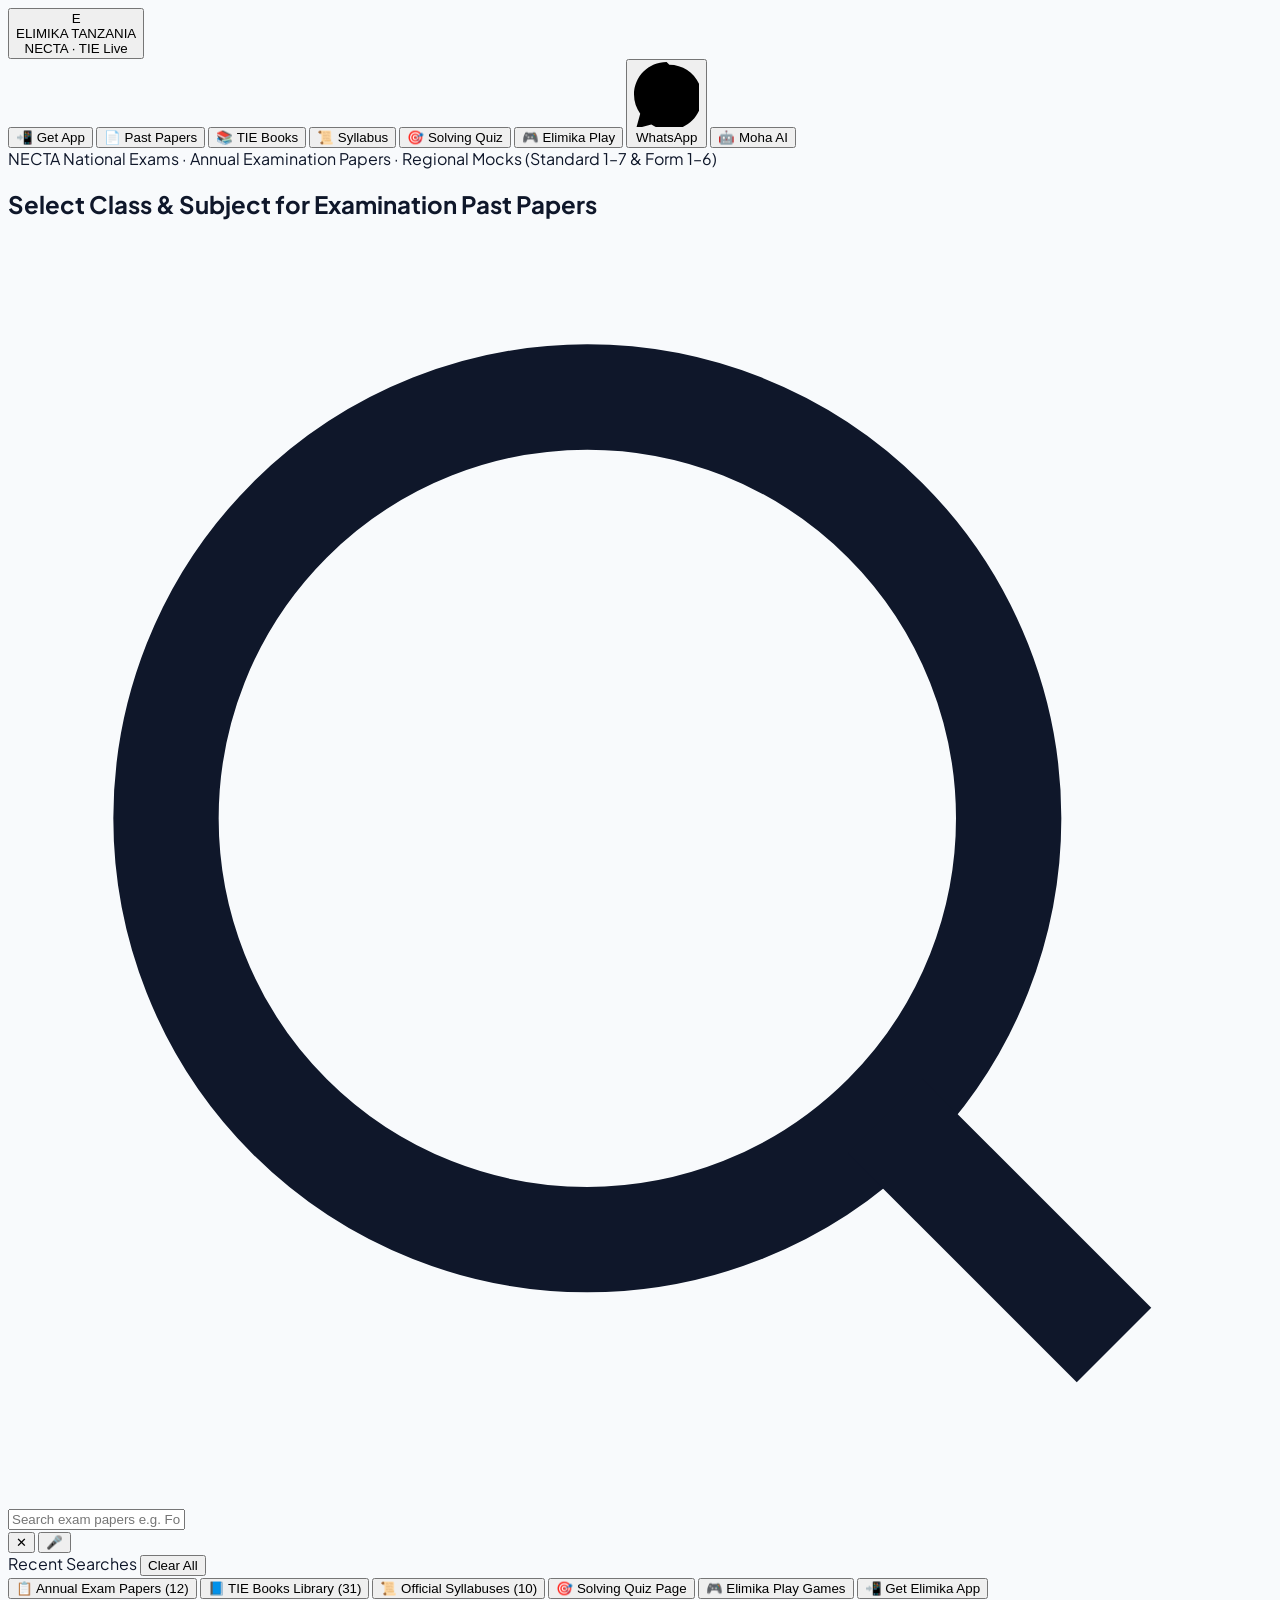
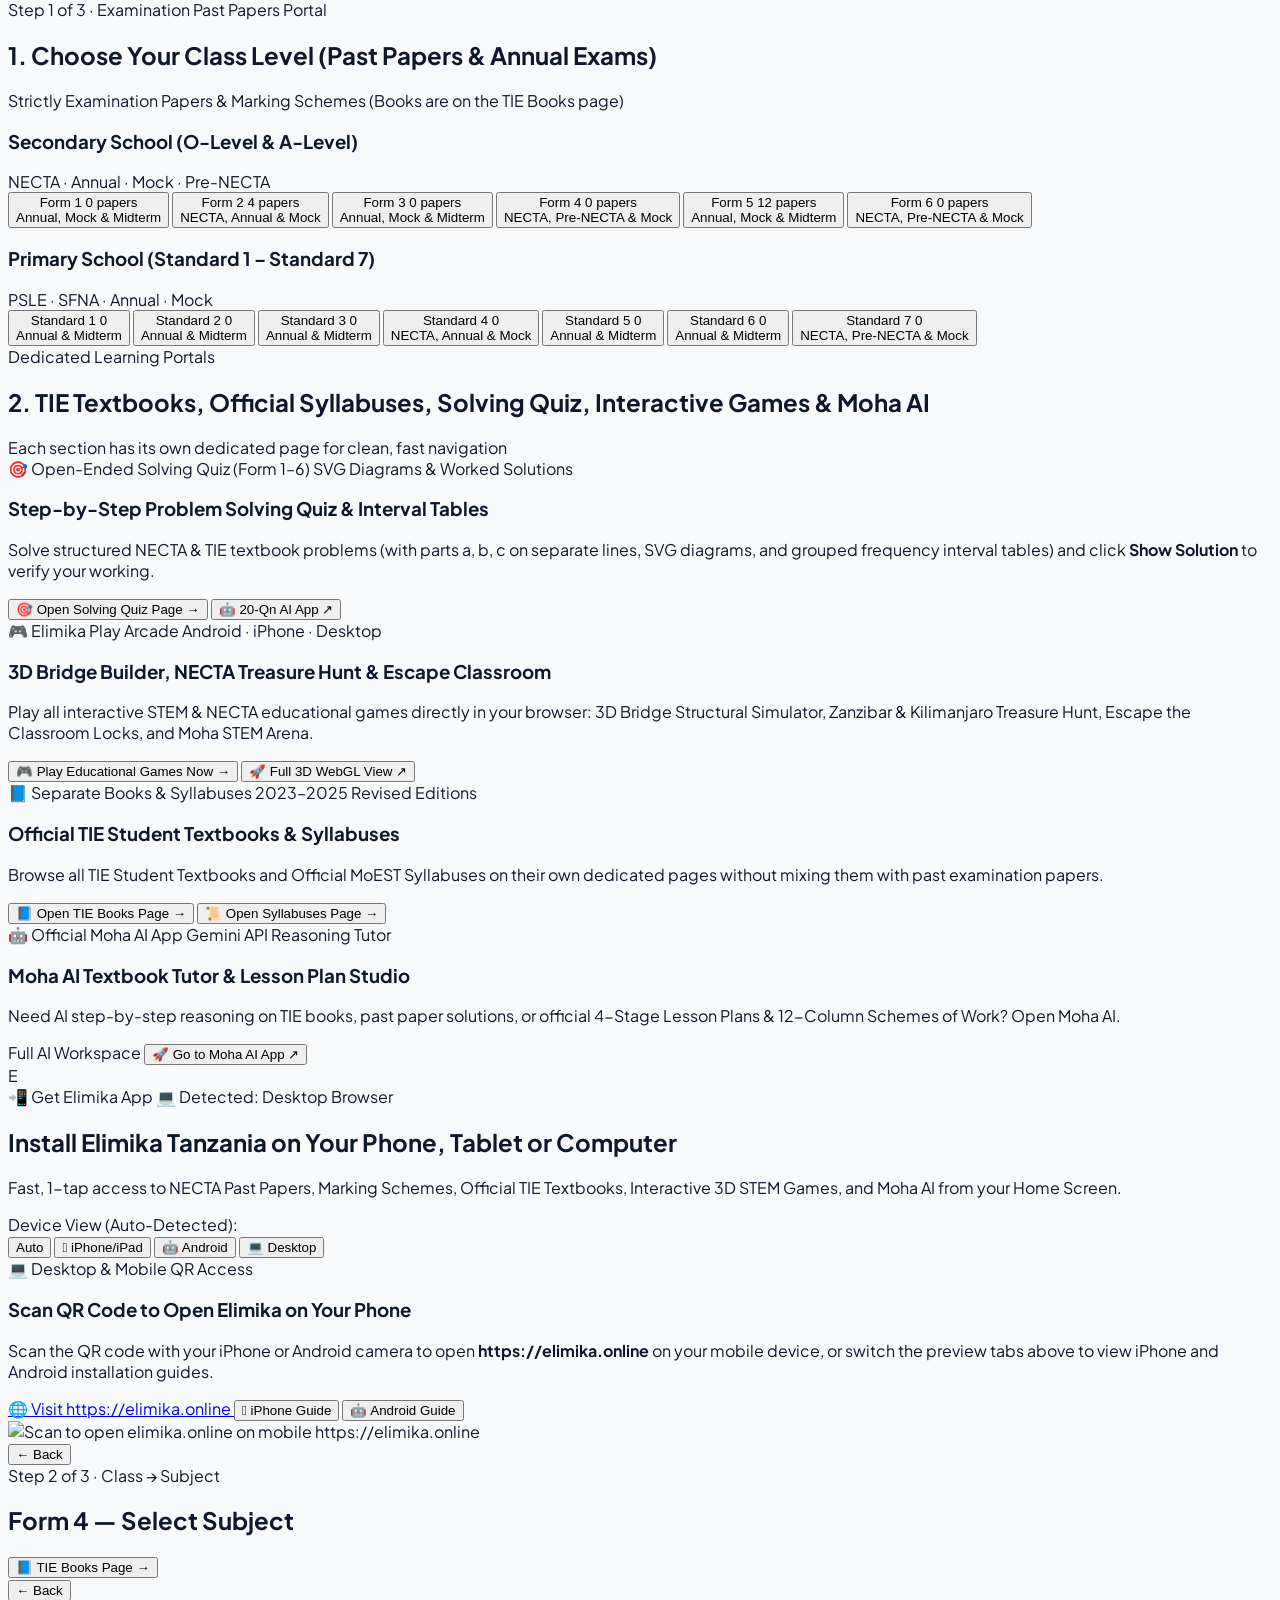
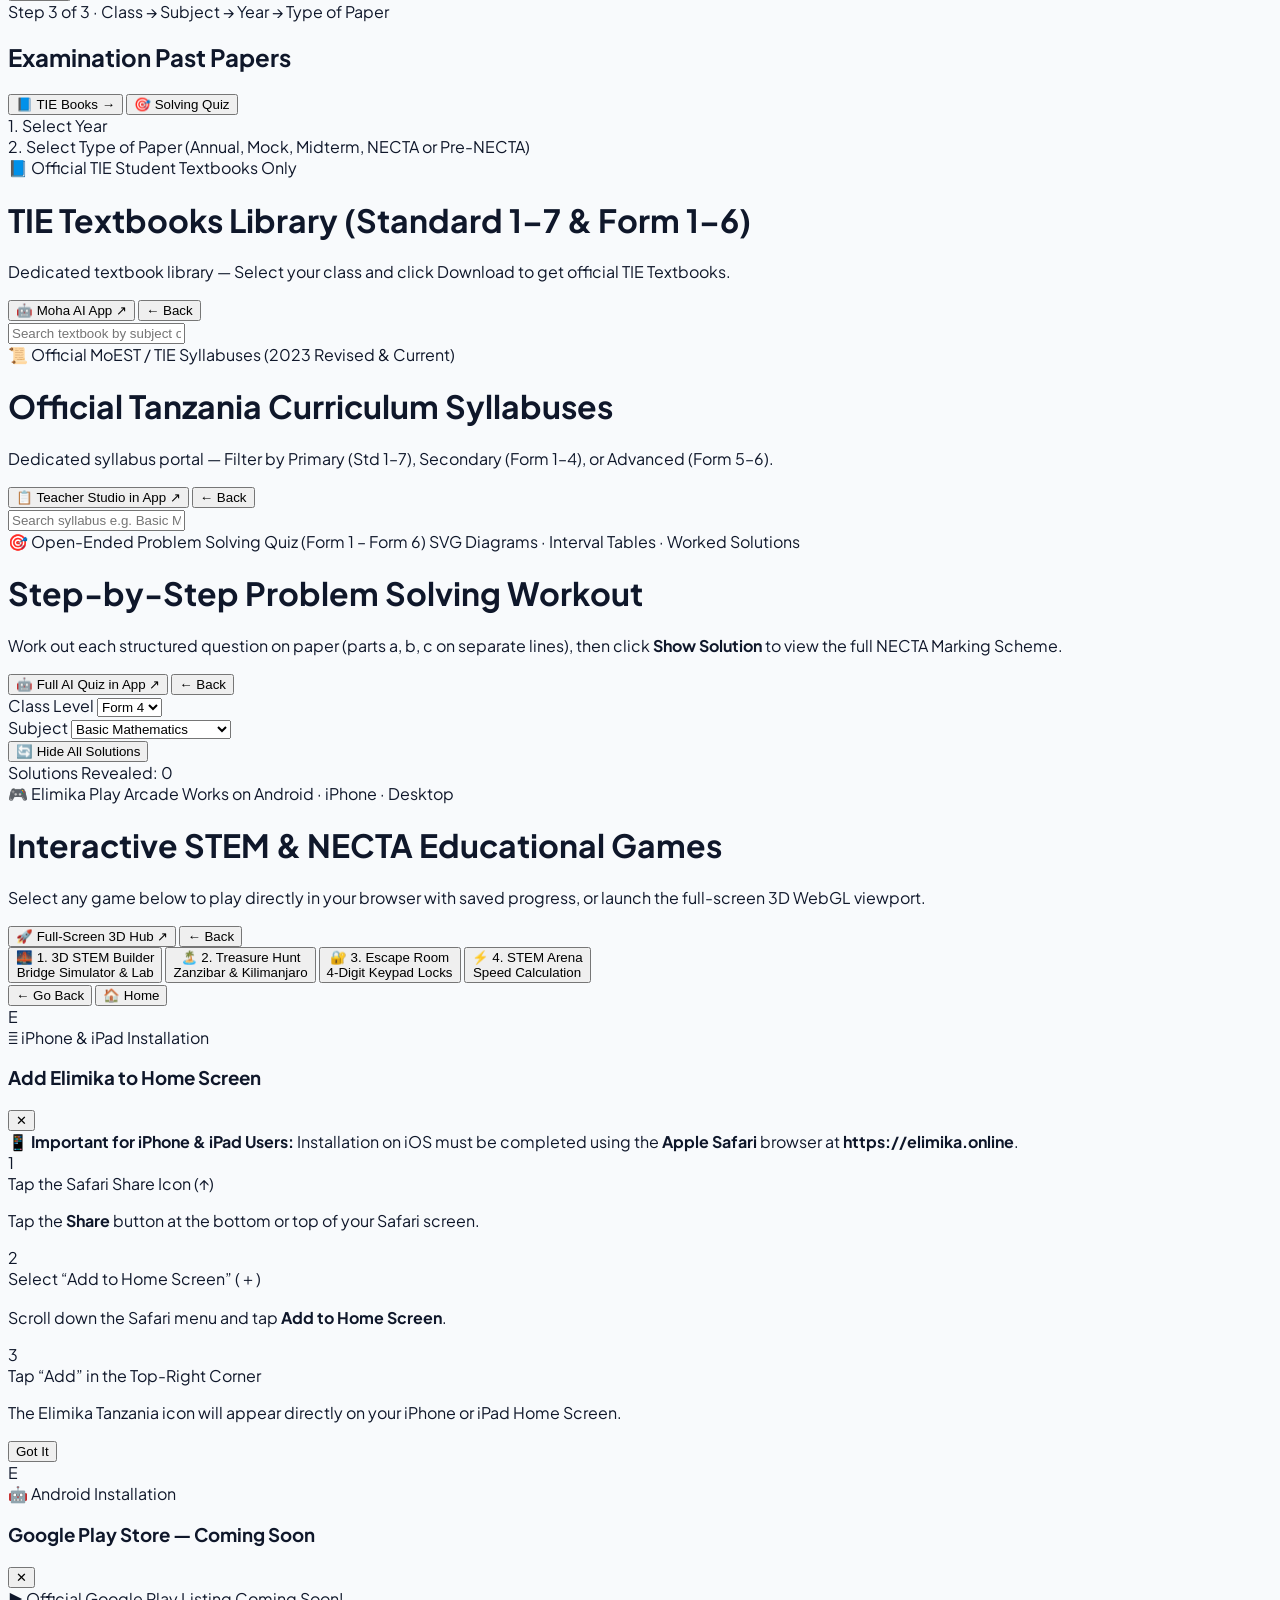
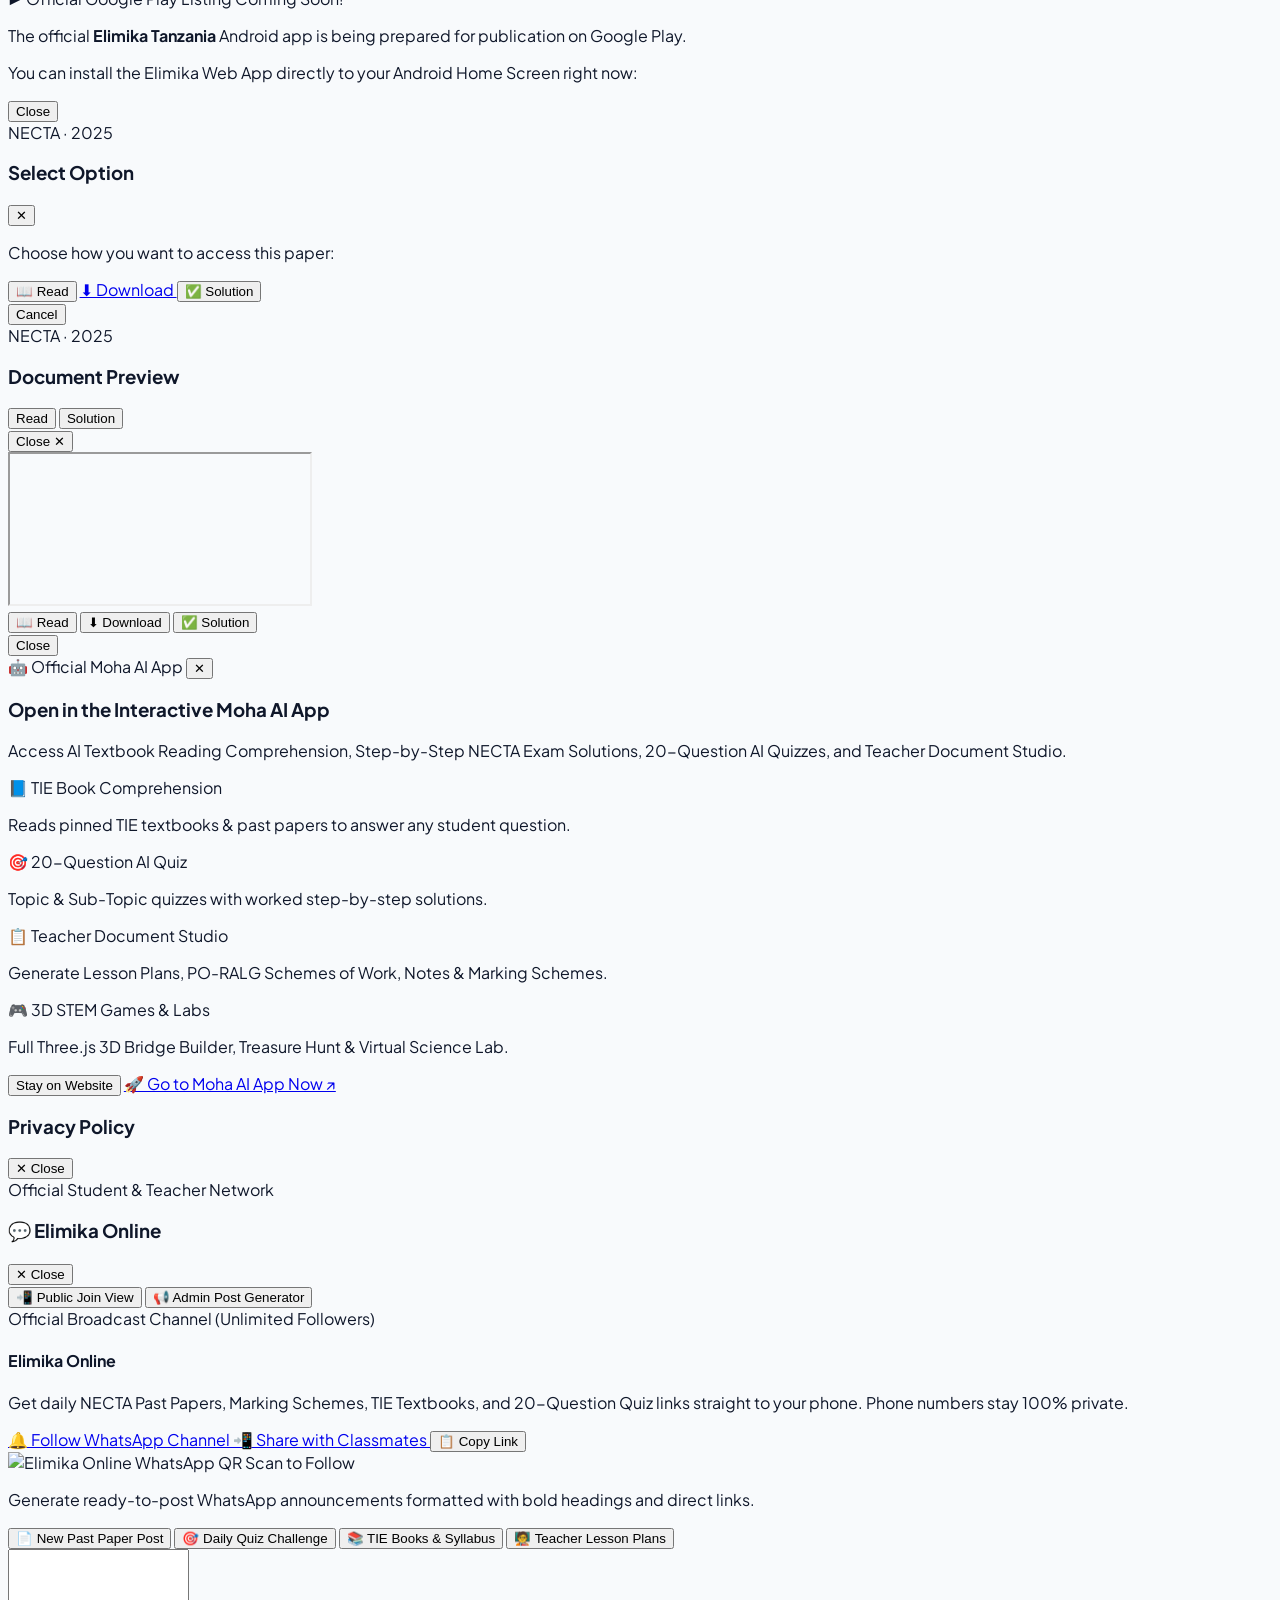
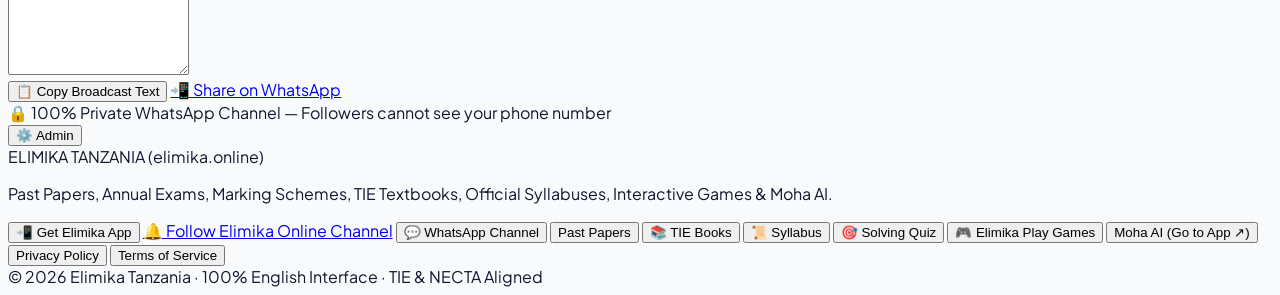
==== commit 959d956d: "Update index.html" ====
--- a/index.html
+++ b/index.html
@@ -7,12 +7,18 @@
   <script async src="https://pagead2.googlesyndication.com/pagead/js/adsbygoogle.js?client=ca-pub-7502193981138651"
      crossorigin="anonymous"></script>
   <link rel="canonical" href="https://elimika.online/" />
-  <title>ELIMIKA ONLINE (elimika.online) — Past Papers, Annual Exams, TIE Books, Syllabuses &amp; Quizzes</title>
-  <meta name="description" content="Official Tanzania educational website (elimika.online) for NECTA Past Papers, Annual Examination Papers, Marking Schemes, TIE Student Textbooks, Official Syllabuses, Solving Quizzes &amp; Moha AI." />
-  <meta property="og:title" content="ELIMIKA ONLINE — Past Papers, Annual Exams, TIE Books &amp; Quizzes" />
-  <meta property="og:description" content="Access NECTA Past Papers, Annual Examination Papers, TIE Textbooks, Syllabuses, Interactive Quizzes, and Moha AI for Primary and Secondary Schools in Tanzania." />
+  <title>ELIMIKA ONLINE (elimika.online) — Past Papers, Annual Exams, TIE Books, Syllabuses, Games &amp; Moha AI</title>
+  <meta name="description" content="Official Tanzania educational website (elimika.online) for NECTA Past Papers, Annual Examination Papers, Marking Schemes, TIE Student Textbooks, Official Syllabuses, Interactive STEM Games, Solving Quizzes &amp; Moha AI." />
+  <meta property="og:title" content="ELIMIKA ONLINE — Past Papers, Annual Exams, TIE Books, Games &amp; Quizzes" />
+  <meta property="og:description" content="Access NECTA Past Papers, Annual Examination Papers, TIE Textbooks, Syllabuses, Interactive Educational Games, and Moha AI for Primary and Secondary Schools in Tanzania." />
   <meta property="og:url" content="https://elimika.online/" />
-  <meta name="theme-color" content="#0f172a" />
+  <meta name="theme-color" content="#1d4ed8" />
+  <meta name="apple-mobile-web-app-capable" content="yes" />
+  <meta name="apple-mobile-web-app-status-bar-style" content="black-translucent" />
+  <meta name="apple-mobile-web-app-title" content="Elimika" />
+  <link rel="manifest" href="/manifest.json" />
+  <link rel="icon" type="image/svg+xml" href="/icon.svg" />
+  <link rel="apple-touch-icon" sizes="180x180" href="/apple-touch-icon.png" />
 
   <!-- Tailwind CSS CDN -->
   <script src="https://cdn.tailwindcss.com"></script>
@@ -41,45 +47,55 @@
 
   <!-- ==================== STICKY TOP NAVIGATION BAR ==================== -->
   <header class="sticky top-0 z-40 bg-white/95 backdrop-blur-md border-b border-slate-200 shadow-xs">
-    <div class="max-w-6xl mx-auto px-3 sm:px-6 h-16 flex items-center justify-between gap-2">
+    <div class="max-w-6xl mx-auto px-2.5 sm:px-6 h-14 sm:h-16 flex items-center justify-between gap-1.5 sm:gap-2">
       <!-- Brand -->
-      <button onclick="resetToHome()" class="flex items-center gap-2.5 text-left group cursor-pointer shrink-0">
-        <div class="w-10 h-10 rounded-xl bg-slate-900 text-white flex items-center justify-center font-black text-lg shadow-xs group-hover:bg-blue-700 transition-colors">
+      <button onclick="resetToHome()" class="flex items-center gap-2 text-left group cursor-pointer shrink-0">
+        <div class="w-8 h-8 sm:w-10 sm:h-10 rounded-xl bg-slate-900 text-white flex items-center justify-center font-black text-sm sm:text-lg shadow-xs group-hover:bg-blue-700 transition-colors">
           E
         </div>
         <div>
-          <div class="font-extrabold text-sm sm:text-base tracking-tight text-slate-900 leading-none">
+          <div class="font-extrabold text-xs sm:text-base tracking-tight text-slate-900 leading-none">
             ELIMIKA <span class="text-blue-600">TANZANIA</span>
           </div>
-          <div class="text-[10px] font-bold text-slate-500 tracking-wider uppercase mt-0.5 flex items-center gap-1.5">
-            <span>NECTA · ANNUAL · TIE</span>
-            <span id="syncBadge" class="inline-flex items-center gap-1 px-1.5 py-0.5 rounded bg-emerald-50 text-emerald-700 border border-emerald-200 text-[9px]">
+          <div class="text-[9px] sm:text-[10px] font-bold text-slate-500 tracking-wider uppercase mt-0.5 flex items-center gap-1">
+            <span>NECTA · TIE</span>
+            <span id="syncBadge" class="inline-flex items-center gap-1 px-1.5 py-0.5 rounded bg-emerald-50 text-emerald-700 border border-emerald-200 text-[8px] sm:text-[9px]">
               <span class="w-1.5 h-1.5 rounded-full bg-emerald-500 animate-pulse"></span> Live
             </span>
           </div>
         </div>
       </button>
 
-      <!-- Clear, Distinct Page Navigation Tabs (Never Mixed) -->
+      <!-- Clear, Distinct Page Navigation Tabs + Visible Mobile "Get App" & WhatsApp -->
       <nav class="flex items-center gap-1 sm:gap-1.5 overflow-x-auto no-scrollbar py-1">
-        <button id="nav-papers" onclick="resetToHome()" class="px-3 py-1.5 rounded-xl text-xs font-bold whitespace-nowrap transition-all cursor-pointer bg-slate-900 text-white">
+        <!-- Always-Visible Top "Get App" Button (Mobile & Desktop) -->
+        <button id="topGetAppBtn" onclick="handleTopGetAppClick()" class="px-2.5 sm:px-3 py-1.5 rounded-xl text-[11px] sm:text-xs font-black whitespace-nowrap transition-all cursor-pointer bg-emerald-600 hover:bg-emerald-700 text-white shadow-xs flex items-center gap-1 shrink-0" title="Get Elimika App">
+          <span id="topGetAppIcon">📲</span>
+          <span id="topGetAppLabel">Get App</span>
+        </button>
+        <button id="nav-papers" onclick="resetToHome()" class="px-2.5 sm:px-3 py-1.5 rounded-xl text-[11px] sm:text-xs font-bold whitespace-nowrap transition-all cursor-pointer bg-slate-900 text-white shrink-0">
           📄 Past Papers
         </button>
-        <button id="nav-books" onclick="openPage('books')" class="px-3 py-1.5 rounded-xl text-xs font-bold whitespace-nowrap transition-all cursor-pointer text-slate-700 hover:bg-slate-100">
+        <button id="nav-books" onclick="openPage('books')" class="px-2.5 sm:px-3 py-1.5 rounded-xl text-[11px] sm:text-xs font-bold whitespace-nowrap transition-all cursor-pointer text-slate-700 hover:bg-slate-100 shrink-0">
           📚 TIE Books
         </button>
-        <button id="nav-syllabus" onclick="openPage('syllabus')" class="px-3 py-1.5 rounded-xl text-xs font-bold whitespace-nowrap transition-all cursor-pointer text-slate-700 hover:bg-slate-100">
+        <button id="nav-syllabus" onclick="openPage('syllabus')" class="px-2.5 sm:px-3 py-1.5 rounded-xl text-[11px] sm:text-xs font-bold whitespace-nowrap transition-all cursor-pointer text-slate-700 hover:bg-slate-100 shrink-0">
           📜 Syllabus
         </button>
-        <button id="nav-quiz" onclick="openPage('quiz')" class="px-3 py-1.5 rounded-xl text-xs font-bold whitespace-nowrap transition-all cursor-pointer text-slate-700 hover:bg-slate-100">
+        <button id="nav-quiz" onclick="openPage('quiz')" class="px-2.5 sm:px-3 py-1.5 rounded-xl text-[11px] sm:text-xs font-bold whitespace-nowrap transition-all cursor-pointer text-slate-700 hover:bg-slate-100 shrink-0">
           🎯 Solving Quiz
         </button>
-        <button onclick="openWhatsappModal()" class="px-3 py-1.5 rounded-xl text-xs font-bold whitespace-nowrap transition-all cursor-pointer bg-emerald-600 hover:bg-emerald-700 text-white shadow-xs flex items-center gap-1">
-          <span>💬 WhatsApp</span>
+        <button id="nav-games" onclick="openPage('games')" class="px-2.5 sm:px-3 py-1.5 rounded-xl text-[11px] sm:text-xs font-bold whitespace-nowrap transition-all cursor-pointer text-slate-700 hover:bg-slate-100 shrink-0">
+          🎮 Elimika Play
         </button>
-        <button onclick="openMohaAppModal('moha')" class="px-3.5 py-1.5 rounded-xl text-xs font-bold whitespace-nowrap transition-all cursor-pointer bg-violet-600 hover:bg-violet-700 text-white shadow-xs flex items-center gap-1">
+        <button onclick="openWhatsappModal()" class="px-2.5 sm:px-3 py-1.5 rounded-xl text-[11px] sm:text-xs font-bold whitespace-nowrap transition-all cursor-pointer bg-[#25D366] hover:bg-[#1ebe5d] text-white shadow-xs flex items-center gap-1 shrink-0" title="WhatsApp Channel">
+          <svg class="w-3.5 h-3.5 fill-current shrink-0" viewBox="0 0 24 24" aria-hidden="true">
+            <path d="M12.031 6.172c-3.181 0-5.767 2.586-5.768 5.766-.001 1.298.38 2.27 1.019 3.287l-.582 2.128 2.182-.573c.978.58 1.911.928 3.145.929 3.178 0 5.767-2.587 5.768-5.766.001-3.187-2.575-5.77-5.764-5.771zm3.392 8.244c-.144.405-.837.774-1.17.824-.299.045-.677.063-1.092-.069-.252-.08-.575-.187-.988-.365-1.739-.751-2.874-2.502-2.961-2.617-.087-.116-.708-.94-.708-1.793s.448-1.273.607-1.446c.159-.173.346-.217.462-.217l.332.006c.106.005.249-.04.39.298.144.347.491 1.2.534 1.287.043.087.072.188.014.304-.058.116-.087.188-.173.289l-.26.304c-.087.086-.177.18-.076.354.101.174.449.741.964 1.201.662.591 1.221.774 1.394.86s.274.072.376-.043c.101-.116.433-.506.549-.68.116-.173.231-.145.39-.087s1.011.477 1.184.564.289.13.332.202c.045.072.045.419-.1.824zm-3.423-14.416c-6.627 0-12 5.373-12 12 0 2.625.846 5.059 2.284 7.033l-1.494 5.457 5.586-1.466c1.911 1.251 4.187 1.976 6.624 1.976 6.627 0 12-5.373 12-12s-5.373-12-12-12z"/>
+          </svg>
+          <span class="hidden sm:inline">WhatsApp</span>
+        </button>
+        <button onclick="openMohaAppModal('moha')" class="px-2.5 sm:px-3.5 py-1.5 rounded-xl text-[11px] sm:text-xs font-bold whitespace-nowrap transition-all cursor-pointer bg-violet-600 hover:bg-violet-700 text-white shadow-xs flex items-center gap-1 shrink-0">
           <span>🤖 Moha AI</span>
-          <span class="text-[10px] bg-white/20 px-1.5 py-0.5 rounded">Open App ↗</span>
         </button>
       </nav>
     </div>
@@ -146,7 +162,7 @@
             </div>
           </div>
 
-          <!-- Separate Dedicated Portal Buttons (Clear Separation of Papers, Books, Syllabuses, Quiz & Games) -->
+          <!-- Separate Dedicated Portal Buttons -->
           <div class="pt-1 flex flex-wrap items-center justify-center gap-2">
             <button onclick="openAnnualPapersShortcut()" class="px-3.5 py-2 rounded-xl bg-blue-600 hover:bg-blue-700 text-white font-bold text-xs flex items-center gap-1.5 shadow-xs cursor-pointer">
               📋 Annual Exam Papers (<span id="count-annual-top">0</span>)
@@ -158,13 +174,13 @@
               📜 Official Syllabuses (<span id="count-syllabus-top">0</span>)
             </button>
             <button onclick="openPage('quiz')" class="px-3.5 py-2 rounded-xl bg-indigo-600 hover:bg-indigo-700 text-white font-bold text-xs flex items-center gap-1.5 shadow-xs cursor-pointer">
-              🎯 Daily Solving Quiz Page
+              🎯 Solving Quiz Page
             </button>
-            <button onclick="openMohaAppModal('moha')" class="px-3.5 py-2 rounded-xl bg-violet-600 hover:bg-violet-700 text-white font-bold text-xs flex items-center gap-1.5 shadow-xs cursor-pointer">
-              🤖 Moha AI (Go to App ↗)
+            <button onclick="openPage('games')" class="px-3.5 py-2 rounded-xl bg-teal-600 hover:bg-teal-700 text-white font-bold text-xs flex items-center gap-1.5 shadow-xs cursor-pointer">
+              🎮 Elimika Play Games
             </button>
-            <button onclick="openWhatsappModal()" class="px-3.5 py-2 rounded-xl bg-emerald-700 hover:bg-emerald-800 text-white font-bold text-xs flex items-center gap-1.5 shadow-xs cursor-pointer">
-              💬 Follow Elimika Online Channel
+            <button onclick="scrollToGetAppSection()" class="px-3.5 py-2 rounded-xl bg-slate-900 hover:bg-slate-800 text-white font-bold text-xs flex items-center gap-1.5 shadow-xs cursor-pointer">
+              📲 Get Elimika App
             </button>
           </div>
         </div>
@@ -215,7 +231,7 @@
             </div>
           </div>
 
-          <!-- SECTION 2: CLEARLY SEPARATED PORTALS (BOOKS, SYLLABUSES, QUIZ & MOHA AI APP) -->
+          <!-- SECTION 2: CLEARLY SEPARATED PORTALS (BOOKS, SYLLABUSES, QUIZ, GAMES & MOHA AI APP) -->
           <div class="space-y-3">
             <div class="flex flex-col sm:flex-row sm:items-center justify-between gap-1 px-1">
               <div>
@@ -223,7 +239,7 @@
                   Dedicated Learning Portals
                 </span>
                 <h2 class="text-lg sm:text-xl font-black text-slate-900">
-                  2. TIE Textbooks, Official Syllabuses, Solving Quiz &amp; Moha AI App
+                  2. TIE Textbooks, Official Syllabuses, Solving Quiz, Interactive Games &amp; Moha AI
                 </h2>
               </div>
               <span class="text-xs text-slate-500 font-medium">
@@ -231,21 +247,21 @@
               </span>
             </div>
 
-            <div class="grid grid-cols-1 md:grid-cols-3 gap-4">
+            <div class="grid grid-cols-1 md:grid-cols-2 gap-4">
               <!-- Card 1: Dedicated Step-by-Step Solving Quiz Page -->
               <div class="bg-gradient-to-br from-violet-950 via-slate-900 to-blue-950 text-white rounded-2xl p-5 border border-violet-800/80 shadow-xs flex flex-col justify-between gap-4">
                 <div class="space-y-2">
                   <div class="flex items-center justify-between gap-2">
                     <span class="px-2.5 py-0.5 rounded-md bg-emerald-400 text-slate-950 text-[10px] font-black uppercase tracking-wider">
-                      🎯 Dedicated Quiz Page
+                      🎯 Open-Ended Solving Quiz (Form 1–6)
                     </span>
-                    <span class="text-[11px] font-bold text-violet-200">Instant Worked Solutions</span>
+                    <span class="text-[11px] font-bold text-violet-200">SVG Diagrams &amp; Worked Solutions</span>
                   </div>
                   <h3 class="text-base sm:text-lg font-black text-white">
-                    Daily Step-by-Step Problem Solving Quiz
+                    Step-by-Step Problem Solving Quiz &amp; Interval Tables
                   </h3>
                   <p class="text-xs text-slate-300 leading-relaxed">
-                    Practice topic-by-topic questions with instant marking and worked solutions on our dedicated Quiz page, or launch 20-Qn AI quizzes in the Moha AI App.
+                    Solve structured NECTA &amp; TIE textbook problems (with parts a, b, c on separate lines, SVG diagrams, and grouped frequency interval tables) and click <strong>Show Solution</strong> to verify your working.
                   </p>
                 </div>
                 <div class="flex flex-wrap items-center gap-2 pt-1">
@@ -258,6 +274,32 @@
                 </div>
               </div>
 
+              <!-- Card 2: Elimika Play Interactive Games Hub -->
+              <div class="bg-gradient-to-br from-emerald-950 via-teal-950 to-slate-900 text-white rounded-2xl p-5 border border-emerald-800/80 shadow-xs flex flex-col justify-between gap-4">
+                <div class="space-y-2">
+                  <div class="flex items-center justify-between gap-2">
+                    <span class="px-2.5 py-0.5 rounded-md bg-amber-400 text-slate-950 text-[10px] font-black uppercase tracking-wider">
+                      🎮 Elimika Play Arcade
+                    </span>
+                    <span class="text-[11px] font-bold text-emerald-200">Android · iPhone · Desktop</span>
+                  </div>
+                  <h3 class="text-base sm:text-lg font-black text-white">
+                    3D Bridge Builder, NECTA Treasure Hunt &amp; Escape Classroom
+                  </h3>
+                  <p class="text-xs text-emerald-100/90 leading-relaxed">
+                    Play all interactive STEM &amp; NECTA educational games directly in your browser: 3D Bridge Structural Simulator, Zanzibar &amp; Kilimanjaro Treasure Hunt, Escape the Classroom Locks, and Moha STEM Arena.
+                  </p>
+                </div>
+                <div class="flex flex-wrap items-center gap-2 pt-1">
+                  <button onclick="openPage('games')" class="px-4 py-2.5 bg-amber-400 hover:bg-amber-300 text-slate-950 font-black text-xs rounded-xl shadow-xs cursor-pointer">
+                    🎮 Play Educational Games Now →
+                  </button>
+                  <button onclick="openMohaAppModal('play')" class="px-3.5 py-2.5 bg-white/10 hover:bg-white/20 text-white font-bold text-xs rounded-xl border border-white/15 cursor-pointer">
+                    🚀 Full 3D WebGL View ↗
+                  </button>
+                </div>
+              </div>
+
               <!-- Card 3: Dedicated TIE Books & Official Syllabuses Pages -->
               <div class="bg-white rounded-2xl p-5 border border-slate-200 shadow-xs flex flex-col justify-between gap-4">
                 <div class="space-y-2">
@@ -265,7 +307,7 @@
                     <span class="px-2.5 py-0.5 rounded-md bg-emerald-100 text-emerald-900 text-[10px] font-black uppercase tracking-wider">
                       📘 Separate Books &amp; Syllabuses
                     </span>
-                    <span class="text-[11px] font-bold text-slate-500">2023 Revised &amp; Current</span>
+                    <span class="text-[11px] font-bold text-slate-500">2023–2025 Revised Editions</span>
                   </div>
                   <h3 class="text-base sm:text-lg font-black text-slate-900">
                     Official TIE Student Textbooks &amp; Syllabuses
@@ -284,20 +326,20 @@
                 </div>
               </div>
 
-              <!-- Card 4: Moha AI Tutor & Teacher Document Studio (Option to Go to App) -->
+              <!-- Card 4: Moha AI Tutor & Teacher Document Studio -->
               <div class="bg-white rounded-2xl p-5 border border-violet-200 shadow-xs flex flex-col justify-between gap-4">
                 <div class="space-y-2">
                   <div class="flex items-center justify-between gap-2">
                     <span class="px-2.5 py-0.5 rounded-md bg-violet-100 text-violet-900 text-[10px] font-black uppercase tracking-wider">
                       🤖 Official Moha AI App
                     </span>
-                    <span class="text-[11px] font-bold text-violet-700">AI Tutor &amp; Teacher Studio</span>
+                    <span class="text-[11px] font-bold text-violet-700">Gemini API Reasoning Tutor</span>
                   </div>
                   <h3 class="text-base sm:text-lg font-black text-slate-900">
                     Moha AI Textbook Tutor &amp; Lesson Plan Studio
                   </h3>
                   <p class="text-xs text-slate-600 leading-relaxed">
-                    Need AI reading comprehension on TIE books, step-by-step exam solving, or official Lesson Plans &amp; Schemes of Work? Open the Moha AI App.
+                    Need AI step-by-step reasoning on TIE books, past paper solutions, or official 4-Stage Lesson Plans &amp; 12-Column Schemes of Work? Open Moha AI.
                   </p>
                 </div>
                 <div class="flex flex-wrap items-center justify-between gap-2 pt-2 border-t border-slate-100">
@@ -308,6 +350,49 @@
                 </div>
               </div>
             </div>
+          </div>
+
+          <!-- SECTION 3: PROFESSIONAL "GET ELIMIKA APP" INSTALLATION SECTION (AUTO DEVICE DETECTION) -->
+          <div id="get-elimika-app-section" class="rounded-3xl bg-gradient-to-br from-slate-900 via-blue-950 to-slate-900 text-white border border-slate-800 p-5 sm:p-7 shadow-lg space-y-6">
+            <div class="flex flex-col md:flex-row md:items-center justify-between gap-4 border-b border-white/10 pb-5">
+              <div class="flex items-start sm:items-center gap-4">
+                <div class="w-14 h-14 sm:w-16 sm:h-16 rounded-2xl bg-gradient-to-br from-blue-600 to-indigo-700 border border-white/20 shadow-md flex items-center justify-center font-black text-2xl text-white shrink-0">
+                  E
+                </div>
+                <div class="space-y-1">
+                  <div class="flex flex-wrap items-center gap-2">
+                    <span class="px-2.5 py-0.5 rounded-md bg-emerald-500/20 border border-emerald-400/30 text-emerald-300 text-[10px] font-black uppercase tracking-wider">
+                      📲 Get Elimika App
+                    </span>
+                    <span id="detectedDeviceBadge" class="px-2.5 py-0.5 rounded-md bg-white/10 text-blue-200 text-[10px] font-bold">
+                      Detecting device...
+                    </span>
+                  </div>
+                  <h2 class="text-lg sm:text-2xl font-black text-white tracking-tight">
+                    Install Elimika Tanzania on Your Phone, Tablet or Computer
+                  </h2>
+                  <p class="text-xs sm:text-sm text-slate-300 max-w-2xl">
+                    Fast, 1-tap access to NECTA Past Papers, Marking Schemes, Official TIE Textbooks, Interactive 3D STEM Games, and Moha AI from your Home Screen.
+                  </p>
+                </div>
+              </div>
+
+              <!-- Platform Preview Switcher for Testing iPhone, Android & Desktop -->
+              <div class="flex flex-col items-start md:items-end gap-1.5 shrink-0">
+                <span class="text-[10px] font-bold uppercase tracking-wider text-slate-400">
+                  Device View (Auto-Detected):
+                </span>
+                <div class="inline-flex items-center gap-1 p-1 rounded-xl bg-white/10 border border-white/15 text-[11px] font-bold">
+                  <button type="button" id="devBtn-auto" onclick="setInstallDevicePreview('auto')" class="px-2.5 py-1 rounded-lg bg-blue-600 text-white cursor-pointer">Auto</button>
+                  <button type="button" id="devBtn-ios" onclick="setInstallDevicePreview('ios')" class="px-2.5 py-1 rounded-lg text-slate-300 hover:text-white cursor-pointer"> iPhone/iPad</button>
+                  <button type="button" id="devBtn-android" onclick="setInstallDevicePreview('android')" class="px-2.5 py-1 rounded-lg text-slate-300 hover:text-white cursor-pointer">🤖 Android</button>
+                  <button type="button" id="devBtn-desktop" onclick="setInstallDevicePreview('desktop')" class="px-2.5 py-1 rounded-lg text-slate-300 hover:text-white cursor-pointer">💻 Desktop</button>
+                </div>
+              </div>
+            </div>
+
+            <!-- Dynamic Device-Specific Installation View -->
+            <div id="deviceInstallCardContainer"></div>
           </div>
 
         </div>
@@ -360,9 +445,8 @@
             </div>
           </div>
 
-          <!-- SIMPLE 2-STEP FILTER: 1. YEAR -> 2. TYPE OF PAPER (Annual, Mock, Midterm, NECTA, Pre-NECTA) -->
+          <!-- SIMPLE 2-STEP FILTER: 1. YEAR -> 2. TYPE OF PAPER -->
           <div class="bg-white p-4 sm:p-5 rounded-2xl border border-slate-200 shadow-xs space-y-4">
-            <!-- 1. Select Year -->
             <div class="space-y-2">
               <div class="text-xs font-extrabold uppercase tracking-wider text-slate-500">
                 1. Select Year
@@ -370,7 +454,6 @@
               <div id="yearFilterBar" class="flex flex-wrap items-center gap-1.5"></div>
             </div>
 
-            <!-- 2. Select Type of Paper -->
             <div class="space-y-2 pt-3 border-t border-slate-100">
               <div class="text-xs font-extrabold uppercase tracking-wider text-slate-500">
                 2. Select Type of Paper (Annual, Mock, Midterm, NECTA or Pre-NECTA)
@@ -408,7 +491,6 @@
           </div>
         </div>
 
-        <!-- Level, Class & Search Filter for Books -->
         <div class="bg-white p-4 rounded-2xl border border-slate-200 space-y-3">
           <div class="flex flex-col sm:flex-row gap-3 items-stretch sm:items-center justify-between">
             <div class="flex flex-wrap items-center gap-1.5" id="booksLevelTabs"></div>
@@ -466,7 +548,7 @@
     </div>
 
     <!-- =========================================================================
-         PAGE 4: DEDICATED SOLVING QUIZ PAGE (INTERACTIVE STEP-BY-STEP QUIZ)
+         PAGE 4: DEDICATED SOLVING QUIZ PAGE (OPEN-ENDED QUESTIONS + SOLUTION BUTTON + SVG DIAGRAMS)
          ========================================================================= -->
     <div id="page-quiz" class="hidden py-7 fade-in">
       <div class="max-w-5xl mx-auto px-4 sm:px-6 space-y-5">
@@ -474,16 +556,16 @@
           <div class="space-y-1">
             <div class="flex items-center gap-2">
               <span class="px-2.5 py-0.5 rounded-md bg-amber-400 text-slate-950 text-[11px] font-black uppercase">
-                🎯 Dedicated Solving Quiz Page
+                🎯 Open-Ended Problem Solving Quiz (Form 1 – Form 6)
               </span>
-              <span class="text-xs font-bold text-violet-200">TIE Textbooks &amp; NECTA Past Papers</span>
-            </div>
-            <h1 class="text-xl sm:text-2xl font-black">Step-by-Step Problem Solving Quiz</h1>
-            <p class="text-xs text-slate-300">Select Class &amp; Subject below to solve interactive questions with instant marking and worked explanations.</p>
+              <span class="text-xs font-bold text-violet-200">SVG Diagrams · Interval Tables · Worked Solutions</span>
+            </div>
+            <h1 class="text-xl sm:text-2xl font-black">Step-by-Step Problem Solving Workout</h1>
+            <p class="text-xs text-slate-300">Work out each structured question on paper (parts a, b, c on separate lines), then click <strong>Show Solution</strong> to view the full NECTA Marking Scheme.</p>
           </div>
           <div class="flex flex-wrap items-center gap-2 shrink-0">
             <button onclick="openMohaAppModal('daily-quiz', state.quizClass, state.quizSubject)" class="px-3.5 py-2 bg-violet-600 hover:bg-violet-500 text-white font-bold text-xs rounded-xl cursor-pointer">
-              🤖 20-Qn AI Generator in App ↗
+              🤖 Full AI Quiz in App ↗
             </button>
             <button onclick="handleGoBack()" class="px-3.5 py-2 bg-white/15 hover:bg-white/25 text-white font-bold text-xs rounded-xl cursor-pointer">
               ← Back
@@ -491,7 +573,7 @@
           </div>
         </div>
 
-        <!-- Quiz Controls & Live Score -->
+        <!-- Quiz Controls -->
         <div class="bg-white p-4 rounded-2xl border border-slate-200 shadow-xs flex flex-wrap items-center justify-between gap-3 text-xs">
           <div class="flex flex-wrap items-center gap-2.5">
             <div>
@@ -509,9 +591,11 @@
               <label class="font-bold text-slate-600 block mb-1">Subject</label>
               <select id="quizSubjectSelect" onchange="changeQuizFilter(state.quizClass, this.value)" class="px-3 py-2 rounded-xl border border-slate-300 font-bold bg-white text-slate-900">
                 <option value="Basic Mathematics">Basic Mathematics</option>
+                <option value="Additional Mathematics">Additional Mathematics</option>
                 <option value="Physics">Physics</option>
                 <option value="Chemistry">Chemistry</option>
                 <option value="Biology">Biology</option>
+                <option value="Computer Science">Computer Science</option>
                 <option value="Geography">Geography</option>
                 <option value="History">History</option>
                 <option value="English Language">English Language</option>
@@ -521,18 +605,73 @@
             </div>
             <div class="pt-5">
               <button onclick="resetQuizSession()" class="px-3.5 py-2 rounded-xl bg-slate-900 hover:bg-slate-800 text-white font-bold cursor-pointer">
-                🔄 New Question Set
+                🔄 Hide All Solutions
               </button>
             </div>
           </div>
 
           <div id="quizScoreBadge" class="px-4 py-2.5 rounded-xl bg-emerald-50 border border-emerald-200 text-emerald-900 font-black text-xs">
-            Score: 0 / 0 (0%)
+            Solutions Revealed: 0
           </div>
         </div>
 
         <!-- Quiz Questions List -->
         <div id="quizQuestionsContainer" class="space-y-4"></div>
+      </div>
+    </div>
+
+    <!-- =========================================================================
+         PAGE 5: ELIMIKA PLAY — INTERACTIVE EDUCATIONAL GAMES HUB
+         ========================================================================= -->
+    <div id="page-games" class="hidden py-7 fade-in">
+      <div class="max-w-5xl mx-auto px-4 sm:px-6 space-y-6">
+        <div class="flex flex-col sm:flex-row sm:items-center justify-between gap-4 bg-gradient-to-r from-slate-900 via-emerald-950 to-teal-950 text-white p-5 sm:p-6 rounded-3xl shadow-md border border-emerald-800/60">
+          <div class="space-y-1.5">
+            <div class="flex flex-wrap items-center gap-2">
+              <span class="px-2.5 py-0.5 rounded-md bg-amber-400 text-slate-950 text-[10px] font-black uppercase tracking-wider">
+                🎮 Elimika Play Arcade
+              </span>
+              <span class="px-2.5 py-0.5 rounded-md bg-emerald-500/20 border border-emerald-400/30 text-emerald-200 text-[10px] font-bold">
+                Works on Android · iPhone · Desktop
+              </span>
+            </div>
+            <h1 class="text-xl sm:text-2xl font-black">Interactive STEM &amp; NECTA Educational Games</h1>
+            <p class="text-xs sm:text-sm text-emerald-100/90 max-w-2xl">
+              Select any game below to play directly in your browser with saved progress, or launch the full-screen 3D WebGL viewport.
+            </p>
+          </div>
+          <div class="flex flex-wrap items-center gap-2 shrink-0">
+            <button onclick="openMohaAppModal('play')" class="px-3.5 py-2 bg-amber-400 hover:bg-amber-300 text-slate-950 font-black text-xs rounded-xl cursor-pointer">
+              🚀 Full-Screen 3D Hub ↗
+            </button>
+            <button onclick="handleGoBack()" class="px-3.5 py-2 bg-white/15 hover:bg-white/25 text-white font-bold text-xs rounded-xl cursor-pointer">
+              ← Back
+            </button>
+          </div>
+        </div>
+
+        <!-- 4 Game Selector Tabs -->
+        <div class="grid grid-cols-2 sm:grid-cols-4 gap-2.5">
+          <button id="gameTab-bridge" onclick="switchGameTab('bridge')" class="p-3.5 rounded-2xl border text-left transition-all cursor-pointer bg-slate-900 text-white border-slate-900 shadow-xs">
+            <div class="text-base font-black">🌉 1. 3D STEM Builder</div>
+            <div class="text-[11px] opacity-80 mt-0.5">Bridge Simulator &amp; Lab</div>
+          </button>
+          <button id="gameTab-treasure" onclick="switchGameTab('treasure')" class="p-3.5 rounded-2xl border text-left transition-all cursor-pointer bg-white text-slate-900 border-slate-200 hover:border-emerald-500">
+            <div class="text-base font-black">🏝️ 2. Treasure Hunt</div>
+            <div class="text-[11px] text-slate-500 mt-0.5">Zanzibar &amp; Kilimanjaro</div>
+          </button>
+          <button id="gameTab-escape" onclick="switchGameTab('escape')" class="p-3.5 rounded-2xl border text-left transition-all cursor-pointer bg-white text-slate-900 border-slate-200 hover:border-violet-500">
+            <div class="text-base font-black">🔐 3. Escape Room</div>
+            <div class="text-[11px] text-slate-500 mt-0.5">4-Digit Keypad Locks</div>
+          </button>
+          <button id="gameTab-arena" onclick="switchGameTab('arena')" class="p-3.5 rounded-2xl border text-left transition-all cursor-pointer bg-white text-slate-900 border-slate-200 hover:border-amber-500">
+            <div class="text-base font-black">⚡ 4. STEM Arena</div>
+            <div class="text-[11px] text-slate-500 mt-0.5">Speed Calculation</div>
+          </button>
+        </div>
+
+        <!-- Active Game Stage Container -->
+        <div id="gameStageContainer" class="bg-white rounded-3xl border border-slate-200 p-5 sm:p-6 shadow-xs"></div>
       </div>
     </div>
 
@@ -548,7 +687,92 @@
     </button>
   </div>
 
-  <!-- PAPER DOWNLOAD OPTIONS MODAL (OPENED WHEN CLICKING THE SINGLE "DOWNLOAD" BUTTON ON A SPECIFIC PAPER) -->
+  <!-- ==================== IPHONE & IPAD SAFARI INSTALLATION GUIDE MODAL ==================== -->
+  <div id="iosInstallModal" class="hidden fixed inset-0 z-50 bg-slate-950/75 backdrop-blur-xs flex items-center justify-center p-4" onclick="closeIOSInstallModal()">
+    <div class="w-full max-w-md rounded-3xl bg-white border border-slate-200 p-6 shadow-2xl text-slate-800 space-y-4" onclick="event.stopPropagation()">
+      <div class="flex items-start justify-between gap-3">
+        <div class="flex items-center gap-3">
+          <div class="w-12 h-12 rounded-2xl bg-blue-600 text-white flex items-center justify-center font-black text-xl shadow-xs shrink-0">E</div>
+          <div>
+            <div class="inline-flex items-center gap-1.5 px-2.5 py-0.5 rounded-md bg-slate-900 text-white text-[10px] font-black uppercase tracking-wider">
+              <span> iPhone &amp; iPad Installation</span>
+            </div>
+            <h3 class="text-base sm:text-lg font-black text-slate-900 mt-1">
+              Add Elimika to Home Screen
+            </h3>
+          </div>
+        </div>
+        <button type="button" onclick="closeIOSInstallModal()" class="p-1.5 rounded-xl bg-slate-100 hover:bg-slate-200 text-slate-600 font-bold text-xs cursor-pointer">✕</button>
+      </div>
+
+      <div class="p-3.5 rounded-2xl bg-blue-50 border border-blue-200 text-xs text-blue-950 leading-relaxed">
+        <strong class="font-black block mb-0.5">📱 Important for iPhone &amp; iPad Users:</strong>
+        Installation on iOS must be completed using the <strong>Apple Safari</strong> browser at <strong>https://elimika.online</strong>.
+      </div>
+
+      <div class="space-y-2.5 text-xs">
+        <div class="p-3 rounded-2xl bg-slate-50 border border-slate-200 flex items-center gap-3">
+          <div class="w-8 h-8 rounded-xl bg-blue-600 text-white flex items-center justify-center font-black shrink-0">1</div>
+          <div>
+            <div class="font-black text-slate-900">Tap the Safari Share Icon (↑)</div>
+            <p class="text-slate-600 mt-0.5">Tap the <strong>Share</strong> button at the bottom or top of your Safari screen.</p>
+          </div>
+        </div>
+        <div class="p-3 rounded-2xl bg-slate-50 border border-slate-200 flex items-center gap-3">
+          <div class="w-8 h-8 rounded-xl bg-blue-600 text-white flex items-center justify-center font-black shrink-0">2</div>
+          <div>
+            <div class="font-black text-slate-900">Select &ldquo;Add to Home Screen&rdquo; (＋)</div>
+            <p class="text-slate-600 mt-0.5">Scroll down the Safari menu and tap <strong>Add to Home Screen</strong>.</p>
+          </div>
+        </div>
+        <div class="p-3 rounded-2xl bg-slate-50 border border-slate-200 flex items-center gap-3">
+          <div class="w-8 h-8 rounded-xl bg-emerald-600 text-white flex items-center justify-center font-black shrink-0">3</div>
+          <div>
+            <div class="font-black text-slate-900">Tap &ldquo;Add&rdquo; in the Top-Right Corner</div>
+            <p class="text-slate-600 mt-0.5">The Elimika Tanzania icon will appear directly on your iPhone or iPad Home Screen.</p>
+          </div>
+        </div>
+      </div>
+
+      <button type="button" onclick="closeIOSInstallModal()" class="w-full py-3 rounded-xl bg-slate-900 hover:bg-slate-800 text-white font-black text-xs cursor-pointer">
+        Got It
+      </button>
+    </div>
+  </div>
+
+  <!-- ==================== ANDROID GOOGLE PLAY STORE / COMING SOON MODAL ==================== -->
+  <div id="androidPlayModal" class="hidden fixed inset-0 z-50 bg-slate-950/75 backdrop-blur-xs flex items-center justify-center p-4" onclick="closeAndroidPlayModal()">
+    <div class="w-full max-w-md rounded-3xl bg-white border border-slate-200 p-6 shadow-2xl text-slate-800 space-y-4" onclick="event.stopPropagation()">
+      <div class="flex items-start justify-between gap-3">
+        <div class="flex items-center gap-3">
+          <div class="w-12 h-12 rounded-2xl bg-emerald-600 text-white flex items-center justify-center font-black text-xl shadow-xs shrink-0">E</div>
+          <div>
+            <div class="inline-flex items-center gap-1.5 px-2.5 py-0.5 rounded-md bg-emerald-700 text-white text-[10px] font-black uppercase tracking-wider">
+              <span>🤖 Android Installation</span>
+            </div>
+            <h3 class="text-base sm:text-lg font-black text-slate-900 mt-1">
+              Google Play Store — Coming Soon
+            </h3>
+          </div>
+        </div>
+        <button type="button" onclick="closeAndroidPlayModal()" class="p-1.5 rounded-xl bg-slate-100 hover:bg-slate-200 text-slate-600 font-bold text-xs cursor-pointer">✕</button>
+      </div>
+
+      <div class="p-4 rounded-2xl bg-amber-50 border border-amber-200 text-xs text-amber-950 space-y-1.5 leading-relaxed">
+        <div class="font-black text-sm">▶ Official Google Play Listing Coming Soon!</div>
+        <p>The official <strong>Elimika Tanzania</strong> Android app is being prepared for publication on Google Play.</p>
+        <p class="font-semibold text-amber-900">You can install the Elimika Web App directly to your Android Home Screen right now:</p>
+      </div>
+
+      <div id="androidDirectInstallBox"></div>
+
+      <button type="button" onclick="closeAndroidPlayModal()" class="w-full py-2.5 rounded-xl bg-slate-100 hover:bg-slate-200 text-slate-800 font-bold text-xs cursor-pointer">
+        Close
+      </button>
+    </div>
+  </div>
+
+  <!-- PAPER DOWNLOAD OPTIONS MODAL -->
   <div id="downloadOptionsModal" class="hidden fixed inset-0 z-50 bg-slate-900/75 backdrop-blur-sm flex items-center justify-center p-4">
     <div class="bg-white rounded-2xl shadow-2xl max-w-md w-full overflow-hidden border border-slate-200">
       <div class="px-5 py-4 bg-slate-900 text-white flex items-center justify-between gap-2">
@@ -642,7 +866,7 @@
     </div>
   </div>
 
-  <!-- MOHA AI APP LAUNCH MODAL (OPTION TO GO TO FULL MOHA AI APP) -->
+  <!-- MOHA AI APP LAUNCH MODAL -->
   <div id="mohaAppModal" class="hidden fixed inset-0 z-50 bg-slate-900/75 backdrop-blur-sm flex items-center justify-center p-4">
     <div class="bg-white rounded-2xl shadow-2xl max-w-lg w-full overflow-hidden border border-slate-200">
       <div class="bg-gradient-to-r from-violet-950 via-indigo-950 to-slate-900 text-white p-5">
@@ -673,8 +897,8 @@
             <p class="text-slate-600 mt-0.5">Generate Lesson Plans, PO-RALG Schemes of Work, Notes &amp; Marking Schemes.</p>
           </div>
           <div class="p-3 rounded-xl bg-teal-50 border border-teal-200">
-            <div class="font-black text-teal-950">🧪 Virtual Science Lab</div>
-            <p class="text-slate-600 mt-0.5">Interactive NECTA Paper 2 Titration, Qualitative Analysis &amp; Physics Labs.</p>
+            <div class="font-black text-teal-950">🎮 3D STEM Games &amp; Labs</div>
+            <p class="text-slate-600 mt-0.5">Full Three.js 3D Bridge Builder, Treasure Hunt &amp; Virtual Science Lab.</p>
           </div>
         </div>
 
@@ -697,7 +921,7 @@
     </div>
   </div>
 
-  <!-- LEGAL COMPLIANCE MODAL (PRIVACY POLICY & TERMS OF SERVICE FOR GOOGLE ADSENSE) -->
+  <!-- LEGAL COMPLIANCE MODAL -->
   <div id="legalModal" class="hidden fixed inset-0 z-50 bg-slate-900/75 backdrop-blur-sm flex items-center justify-center p-4" onclick="closeLegalModal()">
     <div class="bg-white rounded-2xl shadow-2xl max-w-2xl w-full p-6 sm:p-8 border border-slate-200 max-h-[90vh] overflow-y-auto text-slate-700 text-xs sm:text-sm space-y-4" onclick="event.stopPropagation()">
       <div class="flex items-center justify-between border-b border-slate-200 pb-3">
@@ -708,7 +932,7 @@
     </div>
   </div>
 
-  <!-- WHATSAPP COMMUNITY CHANNEL MODAL (PUBLIC JOIN VIEW + LOCKED ADMIN POST GENERATOR) -->
+  <!-- WHATSAPP COMMUNITY CHANNEL MODAL -->
   <div id="whatsappModal" class="hidden fixed inset-0 z-50 bg-slate-900/75 backdrop-blur-sm flex items-center justify-center p-4" onclick="closeWhatsappModal()">
     <div class="bg-white rounded-3xl shadow-2xl max-w-2xl w-full p-5 sm:p-7 border border-slate-200 max-h-[90vh] overflow-y-auto text-slate-800 space-y-4" onclick="event.stopPropagation()">
       <div class="flex items-center justify-between gap-3 border-b border-slate-200 pb-3">
@@ -721,13 +945,11 @@
         <button onclick="closeWhatsappModal()" class="px-3 py-1.5 rounded-xl bg-slate-100 hover:bg-slate-200 text-slate-800 font-bold text-xs cursor-pointer">✕ Close</button>
       </div>
 
-      <!-- Admin-Only Tabs (Hidden from regular students & teachers unless unlocked) -->
       <div id="waAdminTabBar" class="hidden grid-cols-2 gap-1.5 p-1 bg-slate-100 rounded-2xl border border-slate-200 text-xs font-bold">
         <button id="waTabBtnJoin" onclick="switchWaTab('join')" class="py-2 px-3 rounded-xl bg-emerald-600 text-white cursor-pointer">📲 Public Join View</button>
         <button id="waTabBtnPost" onclick="switchWaTab('post')" class="py-2 px-3 rounded-xl text-slate-600 hover:text-slate-900 cursor-pointer">📢 Admin Post Generator</button>
       </div>
 
-      <!-- PUBLIC VIEW: FOLLOW ELIMIKA ONLINE CHANNEL -->
       <div id="waPublicJoinPanel" class="space-y-4">
         <div class="p-4 rounded-2xl bg-gradient-to-r from-emerald-600 to-teal-700 text-white flex flex-col sm:flex-row items-center justify-between gap-4 shadow-md">
           <div class="space-y-1 text-center sm:text-left">
@@ -776,10 +998,9 @@
         </div>
       </div>
 
-      <!-- ADMIN-ONLY VIEW: BROADCAST POST GENERATOR (Hidden from regular visitors) -->
       <div id="waAdminPostPanel" class="hidden space-y-3 text-xs">
         <p class="text-slate-600">
-          Generate ready-to-post WhatsApp announcements formatted with bold headings and direct links to drive students and teachers from WhatsApp back to your website.
+          Generate ready-to-post WhatsApp announcements formatted with bold headings and direct links.
         </p>
         <div class="flex flex-wrap gap-1.5">
           <button type="button" onclick="setWaPostTemplate('paper')" class="px-3 py-1.5 rounded-xl font-bold bg-emerald-600 text-white cursor-pointer">📄 New Past Paper Post</button>
@@ -794,7 +1015,6 @@
         </div>
       </div>
 
-      <!-- Discreet Owner / Admin Footer Bar -->
       <div class="pt-2 border-t border-slate-100 flex items-center justify-between text-[11px] text-slate-400">
         <span>🔒 100% Private WhatsApp Channel — Followers cannot see your phone number</span>
         <div id="waAdminControls">
@@ -807,15 +1027,17 @@
   <!-- FOOTER -->
   <footer class="bg-slate-900 text-slate-400 py-8 border-t border-slate-800 text-xs text-center mt-auto">
     <div class="max-w-5xl mx-auto px-4 space-y-3">
-      <div class="font-extrabold text-white text-sm">ELIMIKA TANZANIA</div>
-      <p>Past Papers, Annual Exams, Marking Schemes, TIE Textbooks, Official Syllabuses &amp; Moha AI.</p>
+      <div class="font-extrabold text-white text-sm">ELIMIKA TANZANIA (elimika.online)</div>
+      <p>Past Papers, Annual Exams, Marking Schemes, TIE Textbooks, Official Syllabuses, Interactive Games &amp; Moha AI.</p>
       <div class="pt-1 flex flex-wrap justify-center gap-4">
+        <button onclick="scrollToGetAppSection()" class="text-emerald-400 hover:text-emerald-300 font-bold underline cursor-pointer">📲 Get Elimika App</button>
         <a href="https://whatsapp.com/channel/0029VbE4Ctl0G0Xbp8kQwu0t" target="_blank" rel="noopener noreferrer" class="text-emerald-400 hover:text-emerald-300 font-bold underline">🔔 Follow Elimika Online Channel</a>
         <button onclick="openWhatsappModal()" class="text-sky-400 hover:text-sky-300 font-bold underline cursor-pointer">💬 WhatsApp Channel</button>
         <button onclick="resetToHome()" class="text-slate-300 hover:text-white font-bold cursor-pointer">Past Papers</button>
         <button onclick="openPage('books')" class="text-slate-300 hover:text-white font-bold cursor-pointer">📚 TIE Books</button>
         <button onclick="openPage('syllabus')" class="text-slate-300 hover:text-white font-bold cursor-pointer">📜 Syllabus</button>
-        <button onclick="openPage('quiz')" class="text-slate-300 hover:text-white font-bold cursor-pointer">Solving Quiz</button>
+        <button onclick="openPage('quiz')" class="text-slate-300 hover:text-white font-bold cursor-pointer">🎯 Solving Quiz</button>
+        <button onclick="openPage('games')" class="text-amber-400 hover:text-amber-300 font-bold cursor-pointer">🎮 Elimika Play Games</button>
         <button onclick="openMohaAppModal('moha')" class="text-violet-400 hover:text-violet-300 font-bold underline cursor-pointer">
           Moha AI (Go to App ↗)
         </button>
@@ -830,12 +1052,329 @@
 
   <!-- ==================== FAST, RESPONSIVE APPLICATION ENGINE ==================== -->
   <script>
+    /**
+     * Configurable Official Google Play Store URL.
+     * Leave empty ('') while unpublished to show the "Coming Soon" modal + instant web app install.
+     */
+    const PLAY_STORE_URL = '';
+
     const CONFIG = {
       SHEET_ID: '1-7C_G-VAC2ICxuT3XwADzAluRoDvQyd04yS4BtSvXxM',
       MOHA_APP_URL: 'https://ais-pre-utxrgt5piro4x4xpbnh75h-142058246407.europe-west2.run.app',
       WHATSAPP_CHANNEL_URL: 'https://whatsapp.com/channel/0029VbE4Ctl0G0Xbp8kQwu0t',
-      CACHE_KEY: 'elimika_web_sheet_cache_v3'
+      CACHE_KEY: 'elimika_web_sheet_cache_v4'
     };
+
+    // ==================== AUTOMATIC DEVICE & PWA STANDALONE DETECTION ====================
+    let deferredInstallPrompt = null;
+    let installDevicePreviewMode = 'auto'; // 'auto' | 'ios' | 'android' | 'desktop'
+
+    window.addEventListener('beforeinstallprompt', function (e) {
+      e.preventDefault();
+      deferredInstallPrompt = e;
+      renderGetElimikaAppSection();
+      updateTopGetAppButton();
+    });
+
+    window.addEventListener('appinstalled', function () {
+      deferredInstallPrompt = null;
+      renderGetElimikaAppSection();
+      updateTopGetAppButton();
+    });
+
+    if ('serviceWorker' in navigator) {
+      window.addEventListener('load', function () {
+        navigator.serviceWorker.register('/sw.js').catch(function () {});
+      });
+    }
+
+    function detectDeviceDetails() {
+      const ua = navigator.userAgent || navigator.vendor || '';
+      const isIPadOS = navigator.platform === 'MacIntel' && navigator.maxTouchPoints > 1;
+      const isIOS = /iPad|iPhone|iPod/.test(ua) || isIPadOS;
+      const isAndroid = /Android/i.test(ua);
+      const isSafari = isIOS && /Safari/i.test(ua) && !/CriOS|FxiOS|EdgiOS|OPiOS/i.test(ua);
+      const isStandalone = window.matchMedia('(display-mode: standalone)').matches || window.navigator.standalone === true;
+      const realType = isIOS ? 'ios' : isAndroid ? 'android' : 'desktop';
+      return {
+        realType,
+        effectiveType: installDevicePreviewMode === 'auto' ? realType : installDevicePreviewMode,
+        isIOS,
+        isAndroid,
+        isSafari,
+        isStandalone
+      };
+    }
+
+    function updateTopGetAppButton() {
+      const info = detectDeviceDetails();
+      const iconEl = document.getElementById('topGetAppIcon');
+      const labelEl = document.getElementById('topGetAppLabel');
+      if (!iconEl || !labelEl) return;
+      if (info.isStandalone) {
+        iconEl.textContent = '✓';
+        labelEl.textContent = 'Installed';
+      } else if (info.isIOS) {
+        iconEl.textContent = '';
+        labelEl.textContent = 'Get App';
+      } else if (info.isAndroid) {
+        iconEl.textContent = '▶';
+        labelEl.textContent = 'Get App';
+      } else {
+        iconEl.textContent = '📲';
+        labelEl.textContent = 'Get App';
+      }
+    }
+
+    function handleTopGetAppClick() {
+      const info = detectDeviceDetails();
+      if (info.isIOS) {
+        openIOSInstallModal();
+        return;
+      }
+      if (info.isAndroid) {
+        const playUrl = PLAY_STORE_URL || localStorage.getItem('elimika_playstore_url') || '';
+        if (playUrl) {
+          window.open(playUrl, '_blank', 'noopener,noreferrer');
+          return;
+        }
+        if (deferredInstallPrompt) {
+          triggerPWAInstallPrompt();
+          return;
+        }
+        openAndroidPlayModal();
+        return;
+      }
+      if (deferredInstallPrompt) {
+        triggerPWAInstallPrompt();
+        return;
+      }
+      scrollToGetAppSection();
+    }
+
+    function scrollToGetAppSection() {
+      if (state.activePage !== 'papers' || state.step !== 1) {
+        state.activePage = 'papers';
+        state.step = 1;
+        renderAll();
+      }
+      setTimeout(function () {
+        const el = document.getElementById('get-elimika-app-section');
+        if (el) el.scrollIntoView({ behavior: 'smooth' });
+      }, 60);
+    }
+
+    function setInstallDevicePreview(mode) {
+      installDevicePreviewMode = mode;
+      ['auto', 'ios', 'android', 'desktop'].forEach(function (k) {
+        const btn = document.getElementById('devBtn-' + k);
+        if (btn) {
+          btn.className = k === mode
+            ? 'px-2.5 py-1 rounded-lg bg-blue-600 text-white cursor-pointer'
+            : 'px-2.5 py-1 rounded-lg text-slate-300 hover:text-white cursor-pointer';
+        }
+      });
+      renderGetElimikaAppSection();
+    }
+
+    async function triggerPWAInstallPrompt() {
+      if (!deferredInstallPrompt) return false;
+      deferredInstallPrompt.prompt();
+      const res = await deferredInstallPrompt.userChoice;
+      if (res && res.outcome === 'accepted') {
+        deferredInstallPrompt = null;
+        renderGetElimikaAppSection();
+        updateTopGetAppButton();
+        return true;
+      }
+      return false;
+    }
+
+    function openIOSInstallModal() {
+      document.getElementById('iosInstallModal').classList.remove('hidden');
+    }
+    function closeIOSInstallModal() {
+      document.getElementById('iosInstallModal').classList.add('hidden');
+    }
+
+    function openAndroidPlayModal() {
+      const box = document.getElementById('androidDirectInstallBox');
+      if (box) {
+        if (deferredInstallPrompt) {
+          box.innerHTML = `
+            <button type="button" onclick="triggerPWAInstallPrompt(); closeAndroidPlayModal();" class="w-full py-3 rounded-xl bg-emerald-600 hover:bg-emerald-700 text-white font-black text-xs cursor-pointer shadow-xs">
+              ⬇ Install Elimika App to Home Screen Now
+            </button>
+          `;
+        } else {
+          box.innerHTML = `
+            <div class="p-3.5 rounded-2xl bg-slate-50 border border-slate-200 text-xs text-slate-700">
+              <div class="font-black text-slate-900">How to Add to Android Home Screen right now:</div>
+              <p class="mt-0.5">Tap the <strong>Chrome menu (⋮)</strong> in the top-right corner and select <strong>Install app</strong> or <strong>Add to Home screen</strong>.</p>
+            </div>
+          `;
+        }
+      }
+      document.getElementById('androidPlayModal').classList.remove('hidden');
+    }
+    function closeAndroidPlayModal() {
+      document.getElementById('androidPlayModal').classList.add('hidden');
+    }
+
+    function handleAndroidDownloadClick() {
+      const playUrl = PLAY_STORE_URL || localStorage.getItem('elimika_playstore_url') || '';
+      if (playUrl) {
+        window.open(playUrl, '_blank', 'noopener,noreferrer');
+      } else {
+        openAndroidPlayModal();
+      }
+    }
+
+    function renderGetElimikaAppSection() {
+      const container = document.getElementById('deviceInstallCardContainer');
+      const badge = document.getElementById('detectedDeviceBadge');
+      if (!container) return;
+      const info = detectDeviceDetails();
+      const playUrl = PLAY_STORE_URL || localStorage.getItem('elimika_playstore_url') || '';
+
+      if (badge) {
+        badge.textContent = info.realType === 'ios'
+          ? ' Detected: iPhone / iPad (iOS)'
+          : info.realType === 'android'
+          ? '🤖 Detected: Android Device'
+          : '💻 Detected: Desktop Browser';
+      }
+
+      if (info.isStandalone) {
+        container.innerHTML = `
+          <div class="p-4 rounded-2xl bg-emerald-500/20 border border-emerald-400/40 flex items-center justify-between gap-3">
+            <div class="flex items-center gap-3">
+              <span class="w-8 h-8 rounded-xl bg-emerald-500 text-slate-950 font-black flex items-center justify-center">✓</span>
+              <div>
+                <div class="text-sm font-black text-white">Elimika is already installed</div>
+                <div class="text-xs text-emerald-200">You are running Elimika in standalone Home Screen mode.</div>
+              </div>
+            </div>
+            <span class="px-3 py-1 rounded-xl bg-emerald-400 text-slate-950 font-black text-xs">Active</span>
+          </div>
+        `;
+        return;
+      }
+
+      if (info.effectiveType === 'ios') {
+        container.innerHTML = `
+          <div class="grid grid-cols-1 lg:grid-cols-12 gap-5 items-center">
+            <div class="lg:col-span-7 space-y-3">
+              <div class="inline-flex items-center gap-1.5 px-3 py-1 rounded-xl bg-white/10 border border-white/15 text-xs font-bold text-white">
+                <span> iPhone &amp; iPad Official Home Screen App</span>
+              </div>
+              <h3 class="text-base sm:text-xl font-black text-white">
+                Install Elimika on Your iPhone or iPad via Safari
+              </h3>
+              <p class="text-xs sm:text-sm text-slate-300 leading-relaxed">
+                On iPhone and iPad, installation is completed directly through <strong>Apple Safari</strong>. Tap the button below for the visual step-by-step guide:
+              </p>
+              <div class="flex flex-wrap items-center gap-3 pt-1">
+                <button type="button" onclick="openIOSInstallModal()" class="px-5 py-3.5 rounded-2xl bg-white hover:bg-blue-50 text-slate-950 font-black text-xs sm:text-sm inline-flex items-center gap-2 shadow-md cursor-pointer transition-all">
+                  <span></span>
+                  <span>Add Elimika to Home Screen</span>
+                </button>
+              </div>
+            </div>
+            <div class="lg:col-span-5 p-4 rounded-2xl bg-white/10 border border-white/15 space-y-2.5 text-xs">
+              <div class="font-black text-amber-300 uppercase tracking-wider text-[11px]">
+                Quick Visual Guide (Safari Browser):
+              </div>
+              <div class="flex items-center gap-2.5">
+                <span class="w-6 h-6 rounded-lg bg-blue-600 text-white font-black flex items-center justify-center shrink-0">1</span>
+                <span>Tap the <strong>Safari Share icon (↑)</strong> at the bottom of Safari</span>
+              </div>
+              <div class="flex items-center gap-2.5">
+                <span class="w-6 h-6 rounded-lg bg-blue-600 text-white font-black flex items-center justify-center shrink-0">2</span>
+                <span>Scroll and tap <strong>Add to Home Screen (＋)</strong></span>
+              </div>
+              <div class="flex items-center gap-2.5">
+                <span class="w-6 h-6 rounded-lg bg-emerald-600 text-white font-black flex items-center justify-center shrink-0">3</span>
+                <span>Tap <strong>Add</strong> in the top-right corner</span>
+              </div>
+            </div>
+          </div>
+        `;
+      } else if (info.effectiveType === 'android') {
+        container.innerHTML = `
+          <div class="grid grid-cols-1 lg:grid-cols-12 gap-5 items-center">
+            <div class="lg:col-span-7 space-y-3">
+              <div class="inline-flex items-center gap-1.5 px-3 py-1 rounded-xl bg-emerald-500/20 border border-emerald-400/30 text-xs font-bold text-emerald-300">
+                <span>🤖 Android Smartphone &amp; Tablet</span>
+              </div>
+              <h3 class="text-base sm:text-xl font-black text-white">
+                Get the Elimika Tanzania App for Android
+              </h3>
+              <p class="text-xs sm:text-sm text-slate-300 leading-relaxed">
+                Download Elimika on Google Play or install the instant Home Screen Web App for offline NECTA past papers, TIE textbooks, and 3D games.
+              </p>
+              <div class="flex flex-wrap items-center gap-3 pt-1">
+                <button type="button" onclick="handleAndroidDownloadClick()" class="px-5 py-3.5 rounded-2xl bg-emerald-500 hover:bg-emerald-400 text-slate-950 font-black text-xs sm:text-sm inline-flex items-center gap-2 shadow-md cursor-pointer transition-all">
+                  <span>▶</span>
+                  <span>Download on Google Play</span>
+                  ${!playUrl ? '<span class="px-2 py-0.5 rounded-md bg-slate-950/20 text-[10px] font-extrabold uppercase">Coming Soon</span>' : ''}
+                </button>
+                ${deferredInstallPrompt ? `
+                  <button type="button" onclick="triggerPWAInstallPrompt()" class="px-4 py-3.5 rounded-2xl bg-white/15 hover:bg-white/25 text-white font-bold text-xs sm:text-sm inline-flex items-center gap-2 border border-white/20 cursor-pointer">
+                    <span>⬇ Install Web App Now</span>
+                  </button>
+                ` : ''}
+              </div>
+            </div>
+            <div class="lg:col-span-5 p-4 rounded-2xl bg-white/10 border border-white/15 space-y-2 text-xs">
+              <div class="font-black text-emerald-300 uppercase tracking-wider text-[11px]">
+                Android Features Included:
+              </div>
+              <p class="text-slate-200">✓ Full-screen standalone mode from your Android launcher</p>
+              <p class="text-slate-200">✓ Cached TIE Syllabuses, Past Papers &amp; 3D STEM Games</p>
+              <p class="text-slate-200">✓ Instant Moha AI step-by-step problem solver</p>
+            </div>
+          </div>
+        `;
+      } else {
+        container.innerHTML = `
+          <div class="grid grid-cols-1 lg:grid-cols-12 gap-5 items-center">
+            <div class="lg:col-span-8 space-y-3">
+              <div class="inline-flex items-center gap-1.5 px-3 py-1 rounded-xl bg-blue-500/20 border border-blue-400/30 text-xs font-bold text-blue-200">
+                <span>💻 Desktop &amp; Mobile QR Access</span>
+              </div>
+              <h3 class="text-base sm:text-xl font-black text-white">
+                Scan QR Code to Open Elimika on Your Phone
+              </h3>
+              <p class="text-xs sm:text-sm text-slate-300 leading-relaxed">
+                Scan the QR code with your iPhone or Android camera to open <strong>https://elimika.online</strong> on your mobile device, or switch the preview tabs above to view iPhone and Android installation guides.
+              </p>
+              <div class="flex flex-wrap items-center gap-2.5 pt-1">
+                <a href="https://elimika.online" target="_blank" rel="noopener noreferrer" class="px-4 py-2.5 rounded-xl bg-blue-600 hover:bg-blue-500 text-white font-black text-xs inline-flex items-center gap-1.5 shadow-xs">
+                  <span>🌐 Visit https://elimika.online</span>
+                </a>
+                <button type="button" onclick="openIOSInstallModal()" class="px-3.5 py-2.5 rounded-xl bg-white/10 hover:bg-white/20 text-white font-bold text-xs border border-white/15 cursor-pointer">
+                   iPhone Guide
+                </button>
+                <button type="button" onclick="openAndroidPlayModal()" class="px-3.5 py-2.5 rounded-xl bg-white/10 hover:bg-white/20 text-white font-bold text-xs border border-white/15 cursor-pointer">
+                  🤖 Android Guide
+                </button>
+              </div>
+            </div>
+            <div class="lg:col-span-4 flex justify-center lg:justify-end">
+              <div class="bg-white p-3 rounded-2xl shadow-md text-center text-slate-900">
+                <img
+                  src="https://api.qrserver.com/v1/create-qr-code/?size=130x130&amp;data=https%3A%2F%2Felimika.online"
+                  alt="Scan to open elimika.online on mobile"
+                  class="w-28 h-28 rounded-lg mx-auto"
+                />
+                <span class="block text-[10px] font-black text-slate-700 mt-1.5">https://elimika.online</span>
+              </div>
+            </div>
+          </div>
+        `;
+      }
+    }
 
     const TIE_SUBJECTS = {
       'Standard 1': ['Kusoma', 'Kuandika', 'Kuhesabu', 'Afya na Mazingira', 'Michezo na Sanaa'],
@@ -853,9 +1392,8 @@
       'Form 6': ['Advanced Mathematics', 'Basic Applied Mathematics (BAM)', 'Physics', 'Chemistry', 'Biology', 'Geography', 'History', 'Historia ya Tanzania na Maadili', 'Economics', 'Accountancy', 'Commerce', 'General Studies', 'Academic Communication', 'Computer Science', 'English Language', 'Kiswahili', 'French']
     };
 
-    // Built-in verified Past Papers (NECTA & Annual), TIE Books, and Syllabuses for instant 0ms startup
+    // Built-in verified Past Papers (NECTA & Annual), TIE Books, and Syllabuses
     const BUILTIN_RESOURCES = [
-      // Past Papers — NECTA & Annual Examination Papers
       { id: 'p-f2-math-25', title: 'Form 2 Basic Mathematics FTNA 2025', form: 'Form 2', subject: 'Basic Mathematics', year: '2025', category: 'NECTA', paperUrl: 'https://drive.google.com/file/d/1YzJrJhluBVSPALrz3iZLgVxGLFGTlqB5/view?usp=drive_link', answersUrl: 'https://drive.google.com/file/d/1hblqzTn6CQcYOOt-AaY5Mcy26SseVoDA/view?usp=drive_link', isBook: false, isSyllabus: false },
       { id: 'p-f2-phy-25', title: 'Form 2 Physics FTNA 2025', form: 'Form 2', subject: 'Physics', year: '2025', category: 'NECTA', paperUrl: 'https://drive.google.com/file/d/1Ei2yObZZOif_hXQRL7gWrbIcGn73uYej/view?usp=drive_link', answersUrl: 'https://drive.google.com/file/d/1mFdYALMNOSpC6wg_AdKCToj2W8PrrxMi/view?usp=drive_link', isBook: false, isSyllabus: false },
       { id: 'p-f2-cs-25', title: 'Form 2 Computer Science (ICS) FTNA 2025', form: 'Form 2', subject: 'Computer Science', year: '2025', category: 'NECTA', paperUrl: 'https://drive.google.com/file/d/1hI9eeVqPWcsOzZyUjp2Mt3v8q4V5091-/view?usp=drive_link', answersUrl: 'https://drive.google.com/file/d/101A9Z5XUWaKdvp4jetUyvV6NBqEzy-I-/view?usp=drive_link', isBook: false, isSyllabus: false },
@@ -873,9 +1411,9 @@
       { id: 'p-f5-htm-ann', title: 'Form 5 Historia ya Tanzania na Maadili Annual Exam', form: 'Form 5', subject: 'Historia ya Tanzania na Maadili', year: '2025', category: 'Annual', paperUrl: 'https://drive.google.com/file/d/1o_B8oNIzvCs5zV9xu4dZdNKErOdHo_wZ/view?usp=drivesdk', answersUrl: 'https://drive.google.com/file/d/1aEFcxQO8caXquMB2ZriROjmVYyq5UJll/view?usp=drivesdk', isBook: false, isSyllabus: false },
       { id: 'p-f5-his-ann', title: 'Form 5 History 01 Annual Exam', form: 'Form 5', subject: 'History', year: '2025', category: 'Annual', paperUrl: 'https://drive.google.com/file/d/1vxhlBBcVk5i207DjOGXX9XSG8tCptQXv/view?usp=drivesdk', answersUrl: 'https://drive.google.com/file/d/1_8PKXaDCuFrC76bAY9ocRocaNCKbdMV2/view?usp=drivesdk', isBook: false, isSyllabus: false },
 
-      // Official TIE Student Textbooks (Strictly separated on TIE Books Page)
+      // Official TIE Student Textbooks
       { id: 'b-f1-phy', title: 'Physics TIE Student Book Form 1', form: 'Form 1', subject: 'Physics', year: '2023', category: 'TIE Book', paperUrl: 'https://drive.google.com/file/d/1mUAUNoLsP0c_kAJ89Uhr0Zl5O13mgyVp/view?usp=drive_link', answersUrl: null, isBook: true, isSyllabus: false },
-      { id: 'b-f1-math', title: 'Basic Mathematics TIE Student Book Form 1', form: 'Form 1', subject: 'Basic Mathematics', year: '2023', category: 'TIE Book', paperUrl: 'https://drive.google.com/file/d/1g0lE1PZAyD1wjQP_EyjzUJow39caujxn/view?usp=drive_link', answersUrl: null, isBook: true, isSyllabus: false },
+      { id: 'b-f1-math', title: 'Basic Mathematics TIE Student Book Form 1 (2023 Revised)', form: 'Form 1', subject: 'Basic Mathematics', year: '2023', category: 'TIE Book', paperUrl: 'https://drive.google.com/file/d/1g0lE1PZAyD1wjQP_EyjzUJow39caujxn/view?usp=drive_link', answersUrl: null, isBook: true, isSyllabus: false },
       { id: 'b-f1-kis', title: 'Kiswahili TIE Student Book Form 1', form: 'Form 1', subject: 'Kiswahili', year: '2023', category: 'TIE Book', paperUrl: 'https://drive.google.com/file/d/1LfBotG42DW_gV_L7eBAutmt_ffKWIry_/view?usp=drive_link', answersUrl: null, isBook: true, isSyllabus: false },
       { id: 'b-f1-cs', title: 'Computer Science / ICT TIE Book Form 1', form: 'Form 1', subject: 'Computer Science', year: '2023', category: 'TIE Book', paperUrl: 'https://drive.google.com/file/d/15rOmh17imv9zkPsJL7Wo7PxUTDWIBHyx/view?usp=drive_link', answersUrl: null, isBook: true, isSyllabus: false },
       { id: 'b-f1-he', title: 'Home Economics TIE Book Form 1', form: 'Form 1', subject: 'Home Economics', year: '2023', category: 'TIE Book', paperUrl: 'https://drive.google.com/file/d/16sPDL6ymcvAKTnL_66j_dATs-4tzuaQm/view?usp=drive_link', answersUrl: null, isBook: true, isSyllabus: false },
@@ -892,7 +1430,8 @@
       { id: 'b-f1-bs', title: 'Business Studies TIE Student Book Form 1', form: 'Form 1', subject: 'Business Studies', year: '2023', category: 'TIE Book', paperUrl: 'https://drive.google.com/file/d/1O4Ax5H-gAT5UaHbXCq9ztqROv_zrKPrt/view?usp=drive_link', answersUrl: null, isBook: true, isSyllabus: false },
       { id: 'b-f1-addm', title: 'Additional Mathematics TIE Student Book Form 1', form: 'Form 1', subject: 'Additional Mathematics', year: '2023', category: 'TIE Book', paperUrl: 'https://drive.google.com/file/d/104HQOCmb8SaJCWNvMHfn6Ff236DA6sBM/view?usp=drive_link', answersUrl: null, isBook: true, isSyllabus: false },
       { id: 'b-f2-phy', title: 'Physics TIE Student Book Form 2', form: 'Form 2', subject: 'Physics', year: '2023', category: 'TIE Book', paperUrl: 'https://drive.google.com/file/d/1FLxPeajErXbEESO0Evezeh4QL8pQ8LY8/view?usp=drive_link', answersUrl: null, isBook: true, isSyllabus: false },
-      { id: 'b-f2-math', title: 'Basic Mathematics TIE Student Book Form 2', form: 'Form 2', subject: 'Basic Mathematics', year: '2023', category: 'TIE Book', paperUrl: 'https://drive.google.com/file/d/1yhx10LAspqFck81xdn56WcPsnH_JbLzI/view?usp=drive_link', answersUrl: null, isBook: true, isSyllabus: false },
+      { id: 'b-f2-math', title: 'Basic Mathematics TIE Student Book Form 2 (2024 Revised)', form: 'Form 2', subject: 'Basic Mathematics', year: '2024', category: 'TIE Book', paperUrl: 'https://drive.google.com/file/d/1yhx10LAspqFck81xdn56WcPsnH_JbLzI/view?usp=drive_link', answersUrl: null, isBook: true, isSyllabus: false },
+      { id: 'b-f2-addm', title: 'Additional Mathematics TIE Student Book Form 2', form: 'Form 2', subject: 'Additional Mathematics', year: '2023', category: 'TIE Book', paperUrl: 'https://drive.google.com/file/d/1GlOxsR4aMBoQBPxDpqWQ0H4aRwlbn_I1/view?usp=drive_link', answersUrl: null, isBook: true, isSyllabus: false },
       { id: 'b-f2-kis', title: 'Kiswahili TIE Student Book Form 2', form: 'Form 2', subject: 'Kiswahili', year: '2023', category: 'TIE Book', paperUrl: 'https://drive.google.com/file/d/1Uy6QCfS8lORVPB38N4vej6PY_KOgzVah/view?usp=drive_link', answersUrl: null, isBook: true, isSyllabus: false },
       { id: 'b-f2-cs', title: 'Computer Science / ICT TIE Book Form 2', form: 'Form 2', subject: 'Computer Science', year: '2023', category: 'TIE Book', paperUrl: 'https://drive.google.com/file/d/1YWevhyTnKHWCNagX4gpGhI5229L642BC/view?usp=drive_link', answersUrl: null, isBook: true, isSyllabus: false },
       { id: 'b-f2-his', title: 'History TIE Student Book Form 2', form: 'Form 2', subject: 'History', year: '2023', category: 'TIE Book', paperUrl: 'https://drive.google.com/file/d/1drf8VIg6MfpGZNWVqkl1FlMGpDlGOhUg/view?usp=drive_link', answersUrl: null, isBook: true, isSyllabus: false },
@@ -902,8 +1441,10 @@
       { id: 'b-f2-bio', title: 'Biology TIE Student Book Form 2', form: 'Form 2', subject: 'Biology', year: '2023', category: 'TIE Book', paperUrl: 'https://drive.google.com/file/d/1A0voCf2A83VvMEEaQONtnyQhuNGBXrX2/view?usp=drive_link', answersUrl: null, isBook: true, isSyllabus: false },
       { id: 'b-f2-htm', title: 'Historia ya Tanzania na Maadili Kitabu cha Mwanafunzi Kidato cha 2', form: 'Form 2', subject: 'Historia ya Tanzania na Maadili', year: '2023', category: 'TIE Book', paperUrl: 'https://drive.google.com/file/d/1EhCwHX6cmAqtEdF1zvbEG_HuQbBtZdEU/view?usp=drive_link', answersUrl: null, isBook: true, isSyllabus: false },
       { id: 'b-f2-bs', title: 'Business Studies TIE Student Book Form 2', form: 'Form 2', subject: 'Business Studies', year: '2023', category: 'TIE Book', paperUrl: 'https://drive.google.com/file/d/1ttUVMMlXRG1tXVuwECsB6_OgYbgCJeHZ/view?usp=drive_link', answersUrl: null, isBook: true, isSyllabus: false },
-
-      // Official TIE Syllabuses (Strictly separated on Syllabuses Page)
+      { id: 'b-f3-math', title: 'Basic Mathematics TIE Student Book Form 3 (2025 Revised)', form: 'Form 3', subject: 'Basic Mathematics', year: '2025', category: 'TIE Book', paperUrl: 'https://drive.google.com/file/d/1euVsPlxlXUYLdkX7ajEk7FjMRDgVNO8j/view?usp=drive_link', answersUrl: null, isBook: true, isSyllabus: false },
+      { id: 'b-f3-addm', title: 'Additional Mathematics TIE Student Book Form 3', form: 'Form 3', subject: 'Additional Mathematics', year: '2023', category: 'TIE Book', paperUrl: 'https://drive.google.com/file/d/1o6_JCDYRIwDcMrXLlNtD-YJqNi-BFC1m/view?usp=drive_link', answersUrl: null, isBook: true, isSyllabus: false },
+
+      // Official TIE Syllabuses
       { id: 's-math', title: 'Basic Mathematics Official TIE Syllabus (Form 1 - 4)', form: 'Form 1 - 4', subject: 'Basic Mathematics', year: '2023', category: 'TIE Syllabus', paperUrl: 'https://drive.google.com/file/d/1TbDQ-C13pzkJHSKR8gskwM77riDY842m/view?usp=drive_link', answersUrl: null, isBook: false, isSyllabus: true },
       { id: 's-phy', title: 'Physics Official TIE Syllabus (Form 1 - 4)', form: 'Form 1 - 4', subject: 'Physics', year: '2023', category: 'TIE Syllabus', paperUrl: 'https://drive.google.com/file/d/1M5-2aHxOsiyr-HDiS6-sHkaAN5raqYN2/view?usp=drive_link', answersUrl: null, isBook: false, isSyllabus: true },
       { id: 's-che', title: 'Chemistry Official TIE Syllabus (Form 1 - 4)', form: 'Form 1 - 4', subject: 'Chemistry', year: '2023', category: 'TIE Syllabus', paperUrl: 'https://drive.google.com/file/d/1sYEkHf3OkqqlNwK9V0GdbMOoAF-JU3HV/view?usp=drive_link', answersUrl: null, isBook: false, isSyllabus: true },
@@ -916,29 +1457,133 @@
       { id: 's-bs', title: 'Business Studies Official TIE Syllabus (Form 1 - 4)', form: 'Form 1 - 4', subject: 'Business Studies', year: '2023', category: 'TIE Syllabus', paperUrl: 'https://drive.google.com/file/d/1Qjyl7EZ0obuonkILrYAqzdADtustahBH/view?usp=drive_link', answersUrl: null, isBook: false, isSyllabus: true }
     ];
 
-    // Curated Interactive Quiz & Games Question Bank
+    // Open-Ended Structured Solving Quiz Bank (With Part a/b/c line breaks, SVG diagrams & grouped interval tables)
     const QUESTION_BANK = [
-      { subject: 'Basic Mathematics', topic: 'Coordinate Geometry & Algebra', q: 'Find the gradient (slope) of the straight line passing through points A(2, 3) and B(6, 11).', options: ['m = 2', 'm = 4', 'm = 1/2', 'm = -2'], ans: 0, exp: 'Using gradient formula m = (y₂ - y₁) / (x₂ - x₁) = (11 - 3) / (6 - 2) = 8 / 4 = 2.' },
-      { subject: 'Basic Mathematics', topic: 'Sequences & Series', q: 'The 1st term of an Arithmetic Progression (AP) is 4 and the common difference is 3. Find the 10th term.', options: ['27', '31', '34', '28'], ans: 1, exp: 'Using Aₙ = A₁ + (n - 1)d: A₁₀ = 4 + (10 - 1)×3 = 4 + 27 = 31.' },
-      { subject: 'Basic Mathematics', topic: 'Exponents & Logarithms', q: 'Solve for x in the equation 2^(x + 1) = 16.', options: ['x = 2', 'x = 3', 'x = 4', 'x = 1'], ans: 1, exp: 'Since 16 = 2⁴, we have 2^(x + 1) = 2⁴ ⇒ x + 1 = 4 ⇒ x = 3.' },
-      { subject: 'Physics', topic: 'Current Electricity (Ohm Law)', q: 'A resistor of resistance 6 Ω is connected across a 12 V battery. Calculate the electric current flowing through the resistor.', options: ['0.5 A', '2.0 A', '18 A', '72 A'], ans: 1, exp: 'By Ohm’s Law, V = IR ⇒ I = V / R = 12 V / 6 Ω = 2.0 A.' },
-      { subject: 'Physics', topic: 'Force & Motion', q: 'Calculate the resultant force required to give a mass of 5 kg an acceleration of 4 m/s².', options: ['9 N', '1.25 N', '20 N', '40 N'], ans: 2, exp: 'By Newton’s Second Law, F = ma = 5 kg × 4 m/s² = 20 N.' },
-      { subject: 'Physics', topic: 'Archimedes Principle', q: 'An object weighs 45 N in air and 32 N when completely immersed in water. What is the upthrust experienced by the object?', options: ['77 N', '13 N', '32 N', '45 N'], ans: 1, exp: 'Upthrust U = Real Weight in Air - Apparent Weight in Fluid = 45 N - 32 N = 13 N.' },
-      { subject: 'Chemistry', topic: 'Mole Concept & Stoichiometry', q: 'What volume does 0.5 moles of Oxygen gas (O₂) occupy at Standard Temperature and Pressure (STP = 22.4 dm³/mol)?', options: ['44.8 dm³', '11.2 dm³', '22.4 dm³', '5.6 dm³'], ans: 1, exp: 'Volume at STP = Number of moles × Molar gas volume = 0.5 mol × 22.4 dm³/mol = 11.2 dm³.' },
-      { subject: 'Chemistry', topic: 'Atomic Structure', q: 'An element X has atomic number Z = 11 and mass number A = 23. How many neutrons are in its nucleus?', options: ['11', '12', '23', '34'], ans: 1, exp: 'Number of neutrons N = A - Z = 23 - 11 = 12 neutrons.' },
-      { subject: 'Biology', topic: 'Cell Structure & Organisation', q: 'Which cell organelle is responsible for aerobic respiration and ATP energy production?', options: ['Ribosome', 'Mitochondrion', 'Chloroplast', 'Golgi body'], ans: 1, exp: 'The mitochondrion is the powerhouse of the cell where aerobic respiration produces ATP.' },
-      { subject: 'Biology', topic: 'Genetics & Inheritance', q: 'In a monohybrid cross between two heterozygous tall pea plants (Tt × Tt), what is the phenotypic ratio of Tall to Dwarf offspring?', options: ['1 : 1', '2 : 1', '3 : 1', '1 : 2 : 1'], ans: 2, exp: 'Tt × Tt gives genotypes TT, Tt, Tt (3 Tall) and tt (1 Dwarf), so the phenotypic ratio is 3 : 1.' },
-      { subject: 'Geography', topic: 'The Solar System & Time Calculation', q: 'If the local time at Greenwich (0° longitude) is 12:00 Noon, what is the local time at Dar es Salaam (45°E)?', options: ['09:00 AM', '03:00 PM', '02:00 PM', '04:00 PM'], ans: 1, exp: 'Every 15° of longitude equals 1 hour. 45° / 15° = 3 hours ahead of GMT ⇒ 12:00 Noon + 3 hours = 03:00 PM.' },
-      { subject: 'History', topic: 'Nationalism & Decolonisation', q: 'In which year did Tanganyika attain independence under the leadership of Mwalimu Julius Kambarage Nyerere?', options: ['1961', '1963', '1964', '1967'], ans: 0, exp: 'Tanganyika gained independence on 9 December 1961, and united with Zanzibar on 26 April 1964.' },
-      { subject: 'English Language', topic: 'Grammar & Tenses', q: 'Choose the correct verb form: "Neither the teacher nor the students ___ present yesterday."', options: ['was', 'were', 'is', 'has been'], ans: 1, exp: 'With "Neither... nor...", the verb agrees with the closer subject ("students", plural) in past tense: "were".' },
-      { subject: 'Kiswahili', topic: 'Sarufi na Ngeli za Nomino', q: 'Nomino "Kitabu" huingia katika ngeli ipi ya Kiswahili?', options: ['A-WA', 'KI-VI', 'M-MI', 'U-I'], ans: 1, exp: 'Kitabu - Vitabu huingia katika ngeli ya KI-VI (Kitabu kimepatikana / Vitabu vimepatikana).' },
-      { subject: 'Civics', topic: 'National Symbols & Constitution', q: 'How many chapters are contained in the Constitution of the United Republic of Tanzania of 1977?', options: ['8 Chapters', '10 Chapters', '12 Chapters', '6 Chapters'], ans: 1, exp: 'The 1977 Constitution of the United Republic of Tanzania consists of 10 Chapters.' }
+      {
+        subject: 'Basic Mathematics',
+        topic: 'Statistics — Grouped Frequency Distribution Table',
+        q: 'The marks scored by 40 Form 3 students in a Mathematics test are summarized in the grouped frequency interval table below:\n(a) State the modal class and its class mark (midpoint).\n(b) Calculate the mean mark using the assumed mean A = 64.5.\n(c) Find the median mark correct to 2 decimal places.',
+        tableHtml: `
+          <table class="w-full text-xs border-collapse border border-slate-300 mt-2">
+            <thead class="bg-slate-900 text-white">
+              <tr><th class="border border-slate-300 px-2.5 py-1.5">Class Interval (Marks)</th><th class="border border-slate-300 px-2.5 py-1.5">40–49</th><th class="border border-slate-300 px-2.5 py-1.5">50–59</th><th class="border border-slate-300 px-2.5 py-1.5">60–69</th><th class="border border-slate-300 px-2.5 py-1.5">70–79</th><th class="border border-slate-300 px-2.5 py-1.5">80–89</th></tr>
+            </thead>
+            <tbody>
+              <tr class="text-center font-bold bg-slate-50"><td class="border border-slate-300 px-2.5 py-1.5">Frequency (f)</td><td class="border border-slate-300 px-2.5 py-1.5">4</td><td class="border border-slate-300 px-2.5 py-1.5">8</td><td class="border border-slate-300 px-2.5 py-1.5">14</td><td class="border border-slate-300 px-2.5 py-1.5">10</td><td class="border border-slate-300 px-2.5 py-1.5">4</td></tr>
+            </tbody>
+          </table>
+        `,
+        exp: '(a) Highest frequency is 14 in class 60–69. Modal class = 60–69; Class mark = (60 + 69)/2 = 64.5.\n(b) Class midpoints x: 44.5, 54.5, 64.5, 74.5, 84.5. Σf·d = 4(-20) + 8(-10) + 14(0) + 10(10) + 4(20) = 20. Mean = 64.5 + 20/40 = 65.0 marks.\n(c) N/2 = 20 lies in class 60–69 (L = 59.5, cf_b = 12, f_m = 14, c = 10). Median = 59.5 + ((20 - 12)/14)×10 = 65.21 marks.'
+      },
+      {
+        subject: 'Basic Mathematics',
+        topic: 'Similarity & Intercept Theorem (With SVG Diagram)',
+        q: 'In ΔABC shown in the diagram below, line segment DE is drawn parallel to base BC with D on AB and E on AC:\n(a) Prove that ΔADE is similar to ΔABC.\n(b) Given AD = 4 cm, DB = 6 cm, AE = 6 cm, and DE = 5 cm, calculate the lengths of EC and BC.',
+        svgHtml: `
+          <svg viewBox="0 0 360 170" class="w-full max-w-sm h-40 bg-slate-50 rounded-xl border border-slate-200 p-2">
+            <polygon points="180,18 70,148 290,148" fill="#eff6ff" stroke="#1d4ed8" stroke-width="2.5"/>
+            <line x1="125" y1="83" x2="235" y2="83" stroke="#dc2626" stroke-width="2.5"/>
+            <text x="176" y="13" font-size="12" font-weight="bold" fill="#0f172a">A</text>
+            <text x="54" y="152" font-size="12" font-weight="bold" fill="#0f172a">B</text>
+            <text x="296" y="152" font-size="12" font-weight="bold" fill="#0f172a">C</text>
+            <text x="105" y="85" font-size="12" font-weight="bold" fill="#dc2626">D</text>
+            <text x="242" y="85" font-size="12" font-weight="bold" fill="#dc2626">E</text>
+            <text x="135" y="52" font-size="11" fill="#1e40af">4 cm</text>
+            <text x="82" y="122" font-size="11" fill="#1e40af">6 cm</text>
+            <text x="212" y="52" font-size="11" fill="#1e40af">6 cm</text>
+            <text x="165" y="78" font-size="11" fill="#dc2626">5 cm</text>
+          </svg>
+        `,
+        exp: '(a) Since DE ∥ BC, ∠ADE = ∠ABC and ∠AED = ∠ACB (corresponding angles), and ∠DAE is common. Therefore ΔADE ∼ ΔABC by AA Similarity.\n(b) AB = AD + DB = 4 + 6 = 10 cm. Since AD/DB = AE/EC ⇒ 4/6 = 6/EC ⇒ EC = 9 cm. Also DE/BC = AD/AB ⇒ 5/BC = 4/10 ⇒ BC = 12.5 cm.'
+      },
+      {
+        subject: 'Additional Mathematics',
+        topic: 'Statistics — Standard Deviation of Grouped Interval Data',
+        q: 'The table below shows the distribution of masses (in kg) of 50 parcels at Dar es Salaam port:\n(a) State the modal class and median class.\n(b) Using coding u = (x - 24.5)/10, calculate the mean mass.\n(c) Calculate the variance and standard deviation of the masses.',
+        tableHtml: `
+          <table class="w-full text-xs border-collapse border border-slate-300 mt-2">
+            <thead class="bg-slate-900 text-white">
+              <tr><th class="border border-slate-300 px-2.5 py-1.5">Mass Interval (kg)</th><th class="border border-slate-300 px-2.5 py-1.5">0–9</th><th class="border border-slate-300 px-2.5 py-1.5">10–19</th><th class="border border-slate-300 px-2.5 py-1.5">20–29</th><th class="border border-slate-300 px-2.5 py-1.5">30–39</th><th class="border border-slate-300 px-2.5 py-1.5">40–49</th></tr>
+            </thead>
+            <tbody>
+              <tr class="text-center font-bold bg-slate-50"><td class="border border-slate-300 px-2.5 py-1.5">Frequency (f)</td><td class="border border-slate-300 px-2.5 py-1.5">5</td><td class="border border-slate-300 px-2.5 py-1.5">11</td><td class="border border-slate-300 px-2.5 py-1.5">18</td><td class="border border-slate-300 px-2.5 py-1.5">10</td><td class="border border-slate-300 px-2.5 py-1.5">6</td></tr>
+            </tbody>
+          </table>
+        `,
+        exp: '(a) Modal class = 20–29 (f = 18); Cumulative frequencies: 5, 16, 34, 44, 50 ⇒ N/2 = 25 lies in 20–29 (Median class).\n(b) With u = -2, -1, 0, 1, 2: Σfu = 5(-2) + 11(-1) + 18(0) + 10(1) + 6(2) = 1. Mean = 24.5 + 10(1/50) = 24.7 kg.\n(c) Σfu² = 5(4) + 11(1) + 0 + 10(1) + 6(4) = 65. Variance σ² = 10² × [65/50 - (1/50)²] = 129.96 kg² ⇒ Standard deviation σ = 11.40 kg.'
+      },
+      {
+        subject: 'Physics',
+        topic: 'Current Electricity — Ohm’s Law Circuit (With SVG Diagram)',
+        q: 'Two resistors R₁ = 4 Ω and R₂ = 8 Ω are connected in series across a 12 V battery of negligible internal resistance:\n(a) Find the total equivalent resistance of the circuit.\n(b) Calculate the electric current I flowing through the circuit.\n(c) Determine the potential difference across each resistor.',
+        svgHtml: `
+          <svg viewBox="0 0 360 140" class="w-full max-w-sm h-36 bg-slate-50 rounded-xl border border-slate-200 p-2">
+            <rect x="40" y="25" width="280" height="90" fill="none" stroke="#0f172a" stroke-width="2.5"/>
+            <rect x="95" y="15" width="60" height="20" fill="#dbeafe" stroke="#1d4ed8" stroke-width="2"/>
+            <text x="105" y="29" font-size="11" font-weight="bold" fill="#1e3a8a">R₁ = 4Ω</text>
+            <rect x="205" y="15" width="60" height="20" fill="#dbeafe" stroke="#1d4ed8" stroke-width="2"/>
+            <text x="215" y="29" font-size="11" font-weight="bold" fill="#1e3a8a">R₂ = 8Ω</text>
+            <line x1="175" y1="100" x2="175" y2="130" stroke="#dc2626" stroke-width="3"/>
+            <line x1="185" y1="107" x2="185" y2="123" stroke="#0f172a" stroke-width="3"/>
+            <text x="155" y="96" font-size="11" font-weight="bold" fill="#dc2626">12 V Battery</text>
+          </svg>
+        `,
+        exp: '(a) Total series resistance R_T = R₁ + R₂ = 4 Ω + 8 Ω = 12 Ω.\n(b) By Ohm’s Law, I = V / R_T = 12 V / 12 Ω = 1.0 A.\n(c) V₁ = I × R₁ = 1.0 A × 4 Ω = 4.0 V, and V₂ = I × R₂ = 1.0 A × 8 Ω = 8.0 V.'
+      },
+      {
+        subject: 'Chemistry',
+        topic: 'Mole Concept & Volumetric Analysis',
+        q: 'In a titration experiment, 25.0 cm³ of 0.10 M Sodium Hydroxide (NaOH) required 20.0 cm³ of dilute Hydrochloric acid (HCl) for complete neutralisation:\n(a) Write a balanced chemical equation for the reaction.\n(b) Calculate the number of moles of NaOH used.\n(c) Determine the molarity (concentration in mol/dm³) of the HCl solution.',
+        exp: '(a) NaOH(aq) + HCl(aq) → NaCl(aq) + H₂O(l) (mole ratio 1 : 1).\n(b) Moles of NaOH = Molarity × Volume(dm³) = 0.10 mol/dm³ × 0.025 dm³ = 0.0025 mol.\n(c) Since mole ratio is 1:1, moles of HCl = 0.0025 mol. Molarity of HCl = 0.0025 mol / 0.020 dm³ = 0.125 M.'
+      },
+      {
+        subject: 'Biology',
+        topic: 'Genetics & Mendelian Inheritance',
+        q: 'In garden peas, the allele for Tall stem (T) is dominant over the allele for dwarf stem (t). A heterozygous tall plant is crossed with a dwarf plant:\n(a) State the genotypes of the two parent plants.\n(b) Show the genetic cross to determine the F₁ offspring genotypes.\n(c) State the phenotypic ratio of the F₁ generation.',
+        exp: '(a) Heterozygous tall parent = Tt; Dwarf parent = tt.\n(b) Gametes: (T, t) × (t, t) → Offspring genotypes: 2 Tt (Tall) and 2 tt (Dwarf).\n(c) Phenotypic ratio = 1 Tall : 1 Dwarf (50% Tall, 50% Dwarf).'
+      },
+      {
+        subject: 'Computer Science',
+        topic: 'Number Systems, Logic Gates & Programming',
+        q: 'Answer the following Computer Science questions:\n(a) Convert the decimal number 45₁₀ into an 8-bit binary number and hexadecimal.\n(b) Write the Boolean algebraic expression for a two-input NAND gate with inputs A and B.\n(c) State two differences between RAM and ROM.',
+        exp: '(a) 45 = 32 + 8 + 4 + 1 = 00101101₂ in 8-bit binary, and 2D₁₆ in hexadecimal.\n(b) Output Q = ¬(A · B) (NOT (A AND B)).\n(c) 1. RAM is volatile (loses data when power is off) while ROM is non-volatile. 2. RAM allows both read and write operations during execution while ROM stores permanent firmware.'
+      },
+      {
+        subject: 'Geography',
+        topic: 'Mathematical Geography — Time & Longitude',
+        q: 'A live football match kicks off in Dar es Salaam (45°E) at 04:00 p.m. local time:\n(a) Calculate the difference in longitude between Dar es Salaam (45°E) and Accra, Ghana (0°).\n(b) Find the time difference in hours between the two cities.\n(c) What is the local time in Accra when the match kicks off?',
+        exp: '(a) Difference in longitude = 45° - 0° = 45°.\n(b) Since 15° = 1 hour, time difference = 45° / 15° = 3 hours.\n(c) Accra is west of Dar es Salaam, so subtract 3 hours: 04:00 p.m. - 3 hours = 01:00 p.m. (13:00 GMT).'
+      },
+      {
+        subject: 'History',
+        topic: 'Nationalism & Decolonisation in Africa',
+        q: 'With vivid historical examples from East and Central Africa:\n(a) Define the term "African Nationalism".\n(b) Explain three internal factors that accelerated the struggle for independence in Tanganyika after 1945.\n(c) State the significance of the Arusha Declaration of 1967.',
+        exp: '(a) African Nationalism was the political and patriotic desire of Africans to unite and end colonial rule in order to regain self-determination.\n(b) 1. Formation of mass political parties (TANU in 1954 under Mwalimu J.K. Nyerere). 2. Use of Kiswahili as a unifying national language. 3. Grievances against colonial land alienation, taxation, and forced cash-crop schemes.\n(c) The Arusha Declaration (1967) established Ujamaa and Self-Reliance, nationalized key economic sectors, and promoted social equality.'
+      },
+      {
+        subject: 'English Language',
+        topic: 'Grammar, Tenses & Active/Passive Voice',
+        q: 'Rewrite each of the following sentences according to the instructions given:\n(a) "The students are solving the NECTA Mathematics examination." (Rewrite in Passive Voice).\n(b) Hardly had the bell rung when the teacher entered the classroom. (Begin: No sooner...).\n(c) Despite the heavy rain, the Form Four students attended the practical lab. (Use: Although...).',
+        exp: '(a) The NECTA Mathematics examination is being solved by the students.\n(b) No sooner had the bell rung than the teacher entered the classroom.\n(c) Although it rained heavily, the Form Four students attended the practical lab.'
+      },
+      {
+        subject: 'Kiswahili',
+        topic: 'Sarufi, Ngeli za Nomino na Fasihi',
+        q: 'Jibu maswali yafuatayo ya Kiswahili Sanifu:\n(a) Ainisha maneno yaliyopigiwa mstari katika sentensi: "Mwanafunzi mhodari amefaulu mtihani vizuri."\n(b) Taja ngeli ya kisintaksia ya nomino "Chuo — Vyuo" na tunga sentensi moja kwa wingi.\n(c) Eleza tofauti mbili kati ya Fasihi Simulizi na Fasihi Andishi.',
+        exp: '(a) Mwanafunzi = Nomino (N); mhodari = Kivumishi (V); amefaulu = Kitenzi (T); mtihani = Nomino (N); vizuri = Kielezi (E).\n(b) Ngeli ya KI-VI (Chuo kimefunguliwa → Vyuo vimefunguliwa).\n(c) 1. Fasihi Simulizi huwasilishwa kwa njia ya mdomo ilhali Fasihi Andishi huwasilishwa kwa maandishi. 2. Fasihi Simulizi ni mali ya jamii nzima ilhali Fasihi Andishi ni mali ya mwandishi.'
+      },
+      {
+        subject: 'Civics',
+        topic: 'The Constitution & Pillars of the State',
+        q: 'Answer the following Civics questions:\n(a) Name the three pillars (organs) of the State in the United Republic of Tanzania.\n(b) State four functions of the Parliament (Bunge) of Tanzania.\n(c) Why is the rule of law important in a democratic society?',
+        exp: '(a) The Executive, the Legislature (Parliament), and the Judiciary.\n(b) 1. Enacting and amending laws. 2. Approving the national government budget. 3. Overseeing and holding the Executive accountable. 4. Ratifying international treaties.\n(c) The rule of law ensures equality before the law, protects human rights, and prevents abuse of power.'
+      }
     ];
 
     let allPapers = [...BUILTIN_RESOURCES];
     let state = {
       activePage: 'papers', // 'papers' | 'books' | 'syllabus' | 'quiz' | 'games'
-      step: 1,              // 1 | 2 | 3
+      step: 1,
       selectedClass: '',
       selectedSubject: '',
       selectedCategory: 'ALL',
@@ -948,11 +1593,16 @@
       booksSearchQuery: '',
       quizClass: 'Form 4',
       quizSubject: 'Basic Mathematics',
-      quizAnswers: {},
-      gameMode: 'treasure', // 'treasure' | 'escape' | 'arena'
+      quizRevealed: {},
+      gameTab: 'bridge',
+      bridgeMaterial: 'Steel Truss',
+      bridgePiers: 2,
+      bridgeLoad: 40,
+      bridgeTested: false,
       treasureStage: 0,
-      treasureUnlocked: [true, false, false, false, false],
-      escapeUnlocked: [false, false, false, false],
+      treasureHearts: 3,
+      treasureScore: parseInt(localStorage.getItem('elimika_treasure_best') || '0', 10),
+      escapeLocks: [false, false, false, false],
       escapeDigits: ['?', '?', '?', '?'],
       arenaScore: 0,
       arenaStreak: 0,
@@ -1092,31 +1742,44 @@
       return s || 'Form 4';
     }
 
-    function normalizeSubjectName(raw, titleFallback) {
-      const combined = ((raw || '') + ' ' + (titleFallback || '')).toLowerCase();
-      if (combined.includes('additional math') || combined.includes('aditional math')) return 'Additional Mathematics';
-      if (combined.includes('basic applied math') || /\bbam\b/.test(combined)) return 'Basic Applied Mathematics (BAM)';
-      if (combined.includes('advanced math')) return 'Advanced Mathematics';
-      if (combined.includes('math') || combined.includes('hisabati')) return 'Basic Mathematics';
-      if (combined.includes('historia ya tanzania') || /\bhtm\b/.test(combined)) return 'Historia ya Tanzania na Maadili';
-      if (combined.includes('business studies') || combined.includes('bussiness studies')) return 'Business Studies';
-      if (combined.includes('computer') || /\bics\b/.test(combined) || /\bict\b/.test(combined)) return 'Computer Science';
-      if (combined.includes('book-keeping') || combined.includes('book keeping')) return 'Book-Keeping';
-      if (combined.includes('home economics')) return 'Home Economics';
-      if (combined.includes('academic communication')) return 'Academic Communication';
-      if (combined.includes('english')) return 'English Language';
-      if (combined.includes('physics')) return 'Physics';
-      if (combined.includes('chemistry')) return 'Chemistry';
-      if (combined.includes('biology')) return 'Biology';
-      if (combined.includes('geography') || combined.includes('jiografia')) return 'Geography';
-      if (combined.includes('history')) return 'History';
-      if (combined.includes('kiswahili')) return 'Kiswahili';
-      if (combined.includes('civics') || combined.includes('uraia')) return 'Civics';
-      if (combined.includes('commerce')) return 'Commerce';
-      if (combined.includes('agriculture')) return 'Agriculture';
-      if (combined.includes('economics')) return 'Economics';
-      if (combined.includes('french')) return 'French';
-      return (raw || 'General').trim();
+    // Strict Subject Classification: Inspects rawSub first so Computer Science never matches unrelated titles
+    function classifySingleSubjectString(s) {
+      const text = (s || '').toLowerCase().trim();
+      if (!text) return null;
+      if (text.includes('additional math') || text.includes('aditional math')) return 'Additional Mathematics';
+      if (text.includes('basic applied math') || /\bbam\b/.test(text)) return 'Basic Applied Mathematics (BAM)';
+      if (text.includes('advanced math')) return 'Advanced Mathematics';
+      if (text.includes('math') || text.includes('hisabati') || text.includes('kuhesabu')) return 'Basic Mathematics';
+      if (text.includes('historia ya tanzania') || /\bhtm\b/.test(text)) return 'Historia ya Tanzania na Maadili';
+      if (text.includes('business studies') || text.includes('bussiness studies')) return 'Business Studies';
+      if (text.includes('computer') || text.includes('information and computer') || /\bics\b/.test(text) || /\bict\b/.test(text) || text.includes('tehama')) return 'Computer Science';
+      if (text.includes('book-keeping') || text.includes('book keeping') || text.includes('bookkeeping')) return 'Book-Keeping';
+      if (text.includes('home economics')) return 'Home Economics';
+      if (text.includes('academic communication')) return 'Academic Communication';
+      if (text.includes('literature')) return 'Literature in English';
+      if (text.includes('english')) return 'English Language';
+      if (text.includes('physics') || text.includes('fizikia')) return 'Physics';
+      if (text.includes('chemistry') || text.includes('kemia')) return 'Chemistry';
+      if (text.includes('biology') || text.includes('biolojia')) return 'Biology';
+      if (text.includes('geography') || text.includes('jiografia')) return 'Geography';
+      if (text.includes('history') || text.includes('historia')) return 'History';
+      if (text.includes('kiswahili')) return 'Kiswahili';
+      if (text.includes('civics') || text.includes('uraia')) return 'Civics';
+      if (text.includes('commerce') || text.includes('biashara')) return 'Commerce';
+      if (text.includes('agriculture') || text.includes('kilimo')) return 'Agriculture';
+      if (text.includes('economics') || text.includes('uchumi')) return 'Economics';
+      if (text.includes('accountancy') || text.includes('uhasibu')) return 'Accountancy';
+      if (text.includes('general studies') || /\bgs\b/.test(text)) return 'General Studies';
+      if (text.includes('french') || text.includes('kifaransa')) return 'French';
+      return null;
+    }
+
+    function normalizeSubjectName(rawSub, titleFallback) {
+      const fromSub = classifySingleSubjectString(rawSub);
+      if (fromSub) return fromSub;
+      const fromTitle = classifySingleSubjectString(titleFallback);
+      if (fromTitle) return fromTitle;
+      return (rawSub || 'General').trim();
     }
 
     function normalizeExamCategory(rawCat, rawTitle) {
@@ -1279,18 +1942,6 @@
       window.scrollTo({ top: 0, behavior: 'smooth' });
     }
 
-    function openClassAnnualPapers(clsName) {
-      state.activePage = 'papers';
-      state.selectedClass = clsName || '';
-      state.selectedSubject = '';
-      state.selectedCategory = 'Annual';
-      state.selectedYear = 'ALL';
-      state.step = 3;
-      pushHistorySnapshot();
-      renderAll();
-      window.scrollTo({ top: 0, behavior: 'smooth' });
-    }
-
     function resetToHome() {
       state.activePage = 'papers';
       state.step = 1;
@@ -1453,10 +2104,7 @@
 
     function startVoiceSearch() {
       const SR = window.SpeechRecognition || window.webkitSpeechRecognition;
-      if (!SR) {
-        alert('Voice search is not supported in this browser.');
-        return;
-      }
+      if (!SR) return;
       const rec = new SR();
       rec.lang = 'en-US';
       rec.onresult = function (e) {
@@ -1490,18 +2138,6 @@
       document.body.appendChild(a);
       a.click();
       document.body.removeChild(a);
-    }
-
-    function openSolutionForItem(itemId) {
-      const item = allPapers.find(p => p.id === itemId);
-      if (!item) return;
-      triggerDirectDownload(item.answersUrl || item.paperUrl);
-    }
-
-    function openDownloadOptionsModal(itemId) {
-      const item = allPapers.find(p => p.id === itemId);
-      if (!item) return;
-      triggerDirectDownload(item.paperUrl);
     }
 
     function closeDownloadOptionsModal() {
@@ -1609,7 +2245,6 @@
         { name: 'Standard 7', sub: 'NECTA, Pre-NECTA & Mock' }
       ];
 
-      // Strictly count ONLY Past Papers (!p.isBook && !p.isSyllabus)
       const secGrid = document.getElementById('secondaryClassGrid');
       secGrid.innerHTML = secClasses.map(c => {
         const count = allPapers.filter(p => !p.isBook && !p.isSyllabus && p.form.toLowerCase() === c.name.toLowerCase()).length;
@@ -1637,6 +2272,8 @@
           </button>
         `;
       }).join('');
+
+      renderGetElimikaAppSection();
     }
 
     function renderStep2() {
@@ -1746,7 +2383,6 @@
         ? 'Past Papers matching "' + state.searchQuery + '"'
         : (sub ? cls + ' · ' + sub : (state.selectedCategory === 'Annual' ? 'Annual Examination Papers' : 'Examination Past Papers'));
 
-      // STRICTLY FILTER PAST PAPERS ONLY (!p.isBook && !p.isSyllabus)
       let basePapers = allPapers.filter(p => {
         if (p.isBook || p.isSyllabus) return false;
         if (q) {
@@ -1758,7 +2394,6 @@
         return matchCls && matchSub;
       });
 
-      // 1. Select Year Buttons (All Years + available years + standard recent years)
       const dataYears = basePapers.map(p => p.year).filter(Boolean);
       const standardYears = ['2026', '2025', '2024', '2023', '2022'];
       const years = ['ALL', ...Array.from(new Set([...dataYears, ...standardYears])).sort((a, b) => b.localeCompare(a))];
@@ -1771,7 +2406,6 @@
         `;
       }).join('');
 
-      // 2. Select Type of Paper Buttons: ALL, Annual, Mock, Midterm, NECTA, Pre-NECTA
       const examCategories = ['ALL', 'Annual', 'Mock', 'Midterm', 'NECTA', 'Pre-NECTA'];
       document.getElementById('categoryFilterBar').innerHTML = examCategories.map(cat => {
         const active = state.selectedCategory === cat;
@@ -1896,6 +2530,298 @@
         : '<div class="col-span-full p-8 text-center bg-white rounded-2xl border border-slate-200 text-xs font-bold text-slate-500">No Syllabuses match this filter.</div>';
     }
 
+    // ==================== RENDER PAGE 4: OPEN-ENDED SOLVING QUIZ (WITH SOLUTION BUTTON & SVG DIAGRAMS) ====================
+    function formatQuestionPartsOnNewLines(rawText) {
+      return String(rawText || '')
+        .replace(/\s+(\([a-d]\)|\b[a-d]\)|\([i]{1,3}\))/gi, '\n$1')
+        .split('\n')
+        .map(line => `<div class="py-0.5">${line.trim()}</div>`)
+        .join('');
+    }
+
+    function getQuizQuestionsForCurrentFilter() {
+      const sub = state.quizSubject;
+      const matches = QUESTION_BANK.filter(q => q.subject.toLowerCase() === sub.toLowerCase());
+      return matches.length >= 1 ? matches : QUESTION_BANK;
+    }
+
+    function changeQuizFilter(cls, sub) {
+      state.quizClass = cls || 'Form 4';
+      state.quizSubject = sub || 'Basic Mathematics';
+      state.quizRevealed = {};
+      renderQuizPage();
+    }
+
+    function resetQuizSession() {
+      state.quizRevealed = {};
+      renderQuizPage();
+    }
+
+    function toggleQuizSolution(qIdx) {
+      state.quizRevealed[qIdx] = !state.quizRevealed[qIdx];
+      renderQuizPage();
+    }
+
+    function renderQuizPage() {
+      const clsSel = document.getElementById('quizClassSelect');
+      const subSel = document.getElementById('quizSubjectSelect');
+      if (clsSel) clsSel.value = state.quizClass;
+      if (subSel) subSel.value = state.quizSubject;
+
+      const qList = getQuizQuestionsForCurrentFilter();
+      const revealedCount = Object.values(state.quizRevealed).filter(Boolean).length;
+      document.getElementById('quizScoreBadge').textContent = `Solutions Revealed: ${revealedCount} / ${qList.length}`;
+
+      document.getElementById('quizQuestionsContainer').innerHTML = qList.map((item, idx) => {
+        const isShown = Boolean(state.quizRevealed[idx]);
+        return `
+          <div class="bg-white p-5 rounded-2xl border border-slate-200 shadow-2xs space-y-3.5">
+            <div class="flex flex-wrap items-center justify-between gap-2 text-xs">
+              <span class="px-2.5 py-0.5 rounded-md bg-slate-900 text-white font-black">Question ${idx + 1} of ${qList.length}</span>
+              <span class="px-2.5 py-0.5 rounded-md bg-violet-50 text-violet-900 border border-violet-200 font-bold">${state.quizClass} · ${item.subject} · ${item.topic}</span>
+            </div>
+            <div class="text-sm sm:text-base font-bold text-slate-900 leading-relaxed space-y-1">
+              ${formatQuestionPartsOnNewLines(item.q)}
+            </div>
+            ${item.svgHtml ? `<div class="pt-1">${item.svgHtml}</div>` : ''}
+            ${item.tableHtml ? `<div class="pt-1 overflow-x-auto">${item.tableHtml}</div>` : ''}
+            <div class="pt-2 flex flex-wrap items-center gap-2">
+              <button onclick="toggleQuizSolution(${idx})" class="px-4 py-2.5 rounded-xl font-black text-xs cursor-pointer transition-colors ${isShown ? 'bg-slate-900 text-white' : 'bg-emerald-600 hover:bg-emerald-700 text-white'}">
+                ${isShown ? '🙈 Hide Solution' : '👁️ Show Solution & Marking Scheme'}
+              </button>
+            </div>
+            ${isShown ? `
+              <div class="p-4 rounded-xl bg-emerald-50 border border-emerald-200 text-xs sm:text-sm text-emerald-950 space-y-1.5 leading-relaxed">
+                <div class="font-black text-emerald-900">✅ Worked Solution &amp; NECTA Marking Scheme:</div>
+                <div>${formatQuestionPartsOnNewLines(item.exp)}</div>
+              </div>
+            ` : ''}
+          </div>
+        `;
+      }).join('');
+    }
+
+    // ==================== RENDER PAGE 5: ELIMIKA PLAY — INTERACTIVE EDUCATIONAL GAMES ====================
+    function switchGameTab(tab) {
+      state.gameTab = tab;
+      ['bridge', 'treasure', 'escape', 'arena'].forEach(function (t) {
+        const btn = document.getElementById('gameTab-' + t);
+        if (!btn) return;
+        btn.className = t === tab
+          ? 'p-3.5 rounded-2xl border text-left transition-all cursor-pointer bg-slate-900 text-white border-slate-900 shadow-xs'
+          : 'p-3.5 rounded-2xl border text-left transition-all cursor-pointer bg-white text-slate-900 border-slate-200 hover:border-blue-500';
+      });
+      renderGamesPage();
+    }
+
+    function testBridgeStructure() {
+      state.bridgeTested = true;
+      renderGamesPage();
+    }
+
+    function solveTreasureStage(optIdx, correctIdx) {
+      if (optIdx === correctIdx) {
+        state.treasureScore += 150;
+        localStorage.setItem('elimika_treasure_best', String(state.treasureScore));
+        state.treasureStage = (state.treasureStage + 1) % 3;
+      } else {
+        state.treasureHearts = Math.max(1, state.treasureHearts - 1);
+      }
+      renderGamesPage();
+    }
+
+    function unlockEscapeLock(lockIdx, digitVal) {
+      state.escapeLocks[lockIdx] = true;
+      state.escapeDigits[lockIdx] = String(digitVal);
+      renderGamesPage();
+    }
+
+    function answerArenaQuestion(optIdx, correctIdx) {
+      if (optIdx === correctIdx) {
+        state.arenaStreak += 1;
+        state.arenaScore += 100 * state.arenaStreak;
+        if (state.arenaScore > state.arenaBest) {
+          state.arenaBest = state.arenaScore;
+          localStorage.setItem('elimika_arena_best', String(state.arenaBest));
+        }
+      } else {
+        state.arenaStreak = 0;
+      }
+      state.arenaIndex = (state.arenaIndex + 1) % QUESTION_BANK.length;
+      renderGamesPage();
+    }
+
+    function renderGamesPage() {
+      const container = document.getElementById('gameStageContainer');
+      if (!container) return;
+
+      if (state.gameTab === 'bridge') {
+        const capMap = { 'Timber': 45, 'Steel Truss': 95, 'Reinforced Arch': 130 };
+        const maxCap = (capMap[state.bridgeMaterial] || 80) + state.bridgePiers * 25;
+        const safetyRatio = (maxCap / Math.max(10, state.bridgeLoad)).toFixed(2);
+        const passed = maxCap >= state.bridgeLoad;
+
+        container.innerHTML = `
+          <div class="space-y-4">
+            <div class="flex flex-wrap items-center justify-between gap-2 border-b border-slate-100 pb-3">
+              <div>
+                <span class="text-[11px] font-black uppercase tracking-wider text-blue-600">Game 1 · Physics &amp; Civil Engineering</span>
+                <h2 class="text-lg font-black text-slate-900">🌉 3D STEM Builder: Bridge Structural Simulator</h2>
+              </div>
+              <button onclick="openMohaAppModal('play')" class="px-3.5 py-2 rounded-xl bg-blue-600 hover:bg-blue-700 text-white font-bold text-xs cursor-pointer">
+                🚀 Open Full Three.js 3D Viewport ↗
+              </button>
+            </div>
+
+            <div class="grid grid-cols-1 lg:grid-cols-12 gap-5 items-center">
+              <div class="lg:col-span-7 bg-slate-900 rounded-2xl p-4 text-white">
+                <svg viewBox="0 0 420 190" class="w-full h-44 rounded-xl bg-gradient-to-b from-sky-900 to-slate-950">
+                  <!-- River -->
+                  <rect x="70" y="145" width="280" height="45" fill="#0284c7" opacity="0.75"/>
+                  <!-- Cliffs -->
+                  <polygon points="0,110 80,110 70,190 0,190" fill="#475569"/>
+                  <polygon points="340,110 420,110 420,190 350,190" fill="#475569"/>
+                  <!-- Piers -->
+                  ${state.bridgePiers >= 1 ? '<rect x="155" y="110" width="14" height="75" fill="#94a3b8"/>' : ''}
+                  ${state.bridgePiers >= 2 ? '<rect x="250" y="110" width="14" height="75" fill="#94a3b8"/>' : ''}
+                  <!-- Truss / Arch -->
+                  <polyline points="70,110 135,70 210,110 285,70 350,110" fill="none" stroke="${passed ? '#22c55e' : '#ef4444'}" stroke-width="3.5"/>
+                  <line x1="135" y1="70" x2="285" y2="70" stroke="${passed ? '#38bdf8' : '#f97316'}" stroke-width="3"/>
+                  <!-- Bridge Deck -->
+                  <line x1="65" y1="110" x2="355" y2="110" stroke="#f8fafc" stroke-width="5"/>
+                  <!-- Test Truck -->
+                  <rect x="185" y="92" width="46" height="16" rx="3" fill="#facc15"/>
+                  <circle cx="195" cy="110" r="4" fill="#0f172a"/>
+                  <circle cx="220" cy="110" r="4" fill="#0f172a"/>
+                  <text x="16" y="26" font-size="11" font-weight="bold" fill="#e2e8f0">Material: ${state.bridgeMaterial} | Piers: ${state.bridgePiers} | Load: ${state.bridgeLoad} Tons</text>
+                  <text x="16" y="44" font-size="11" font-weight="bold" fill="${passed ? '#4ade80' : '#f87171'}">Safety Factor: ${safetyRatio}x (${passed ? 'STABLE — BRIDGE HOLDS' : 'OVERLOADED — ADD PIERS OR STEEL'})</text>
+                </svg>
+              </div>
+
+              <div class="lg:col-span-5 space-y-3 text-xs">
+                <div>
+                  <label class="font-bold text-slate-700 block mb-1">1. Choose Bridge Structure Material</label>
+                  <select onchange="state.bridgeMaterial=this.value; renderGamesPage();" class="w-full px-3 py-2 rounded-xl border border-slate-300 font-bold bg-white">
+                    <option value="Timber" ${state.bridgeMaterial === 'Timber' ? 'selected' : ''}>Timber Beam (45T Base)</option>
+                    <option value="Steel Truss" ${state.bridgeMaterial === 'Steel Truss' ? 'selected' : ''}>Steel Warren Truss (95T Base)</option>
+                    <option value="Reinforced Arch" ${state.bridgeMaterial === 'Reinforced Arch' ? 'selected' : ''}>Reinforced Concrete Arch (130T Base)</option>
+                  </select>
+                </div>
+                <div>
+                  <label class="font-bold text-slate-700 block mb-1">2. Support Pillars (Piers): ${state.bridgePiers}</label>
+                  <input type="range" min="0" max="3" value="${state.bridgePiers}" oninput="state.bridgePiers=parseInt(this.value,10); renderGamesPage();" class="w-full" />
+                </div>
+                <div>
+                  <label class="font-bold text-slate-700 block mb-1">3. Test Vehicle Load: ${state.bridgeLoad} Tons</label>
+                  <input type="range" min="20" max="180" step="10" value="${state.bridgeLoad}" oninput="state.bridgeLoad=parseInt(this.value,10); renderGamesPage();" class="w-full" />
+                </div>
+                <button onclick="testBridgeStructure()" class="w-full py-3 rounded-xl bg-emerald-600 hover:bg-emerald-700 text-white font-black cursor-pointer">
+                  🚛 Run Structural Load Simulation
+                </button>
+              </div>
+            </div>
+          </div>
+        `;
+      } else if (state.gameTab === 'treasure') {
+        const stages = [
+          { name: 'Checkpoint 1: Stone Town Harbour (Zanzibar)', q: 'A ship sails 6 km East and 8 km North from Stone Town. What is its resultant displacement magnitude?', opts: ['10 km', '14 km', '7 km', '48 km'], ans: 0 },
+          { name: 'Checkpoint 2: Jozani Forest Sanctuary', q: 'Which gas is released by green plants during photosynthesis in Jozani Forest?', opts: ['Carbon dioxide', 'Oxygen (O₂)', 'Nitrogen', 'Methane'], ans: 1 },
+          { name: 'Checkpoint 3: Uhuru Peak (Mount Kilimanjaro)', q: 'Atmospheric pressure at the summit of Mount Kilimanjaro (5,895 m) compared to sea level in Dar es Salaam is:', opts: ['Lower than at sea level', 'Higher than at sea level', 'Equal to sea level', 'Zero'], ans: 0 }
+        ];
+        const cur = stages[state.treasureStage % stages.length];
+        container.innerHTML = `
+          <div class="space-y-4">
+            <div class="flex flex-wrap items-center justify-between gap-2 border-b border-slate-100 pb-3">
+              <div>
+                <span class="text-[11px] font-black uppercase tracking-wider text-emerald-600">Game 2 · Island Expedition</span>
+                <h2 class="text-lg font-black text-slate-900">🏝️ NECTA Treasure Hunt Adventure</h2>
+              </div>
+              <div class="flex items-center gap-3 text-xs font-black">
+                <span class="px-3 py-1 rounded-xl bg-rose-50 text-rose-700 border border-rose-200">❤️ Hearts: ${state.treasureHearts}</span>
+                <span class="px-3 py-1 rounded-xl bg-amber-50 text-amber-900 border border-amber-200">🏆 XP Score: ${state.treasureScore}</span>
+              </div>
+            </div>
+            <div class="p-4 rounded-2xl bg-slate-50 border border-slate-200 space-y-3">
+              <div class="text-xs font-black text-emerald-700 uppercase">${cur.name}</div>
+              <div class="text-sm sm:text-base font-bold text-slate-900">${cur.q}</div>
+              <div class="grid grid-cols-1 sm:grid-cols-2 gap-2">
+                ${cur.opts.map((o, idx) => `
+                  <button onclick="solveTreasureStage(${idx}, ${cur.ans})" class="p-3 rounded-xl bg-white hover:bg-emerald-50 border border-slate-200 hover:border-emerald-500 text-left text-xs font-bold cursor-pointer">
+                    ${String.fromCharCode(65 + idx)}. ${o}
+                  </button>
+                `).join('')}
+              </div>
+            </div>
+          </div>
+        `;
+      } else if (state.gameTab === 'escape') {
+        const allOpen = state.escapeLocks.every(Boolean);
+        container.innerHTML = `
+          <div class="space-y-4">
+            <div class="flex flex-wrap items-center justify-between gap-2 border-b border-slate-100 pb-3">
+              <div>
+                <span class="text-[11px] font-black uppercase tracking-wider text-violet-600">Game 3 · 4-Digit Mystery Keypad</span>
+                <h2 class="text-lg font-black text-slate-900">🔐 Escape the Form 4 Science Lab</h2>
+              </div>
+              <span class="px-3 py-1.5 rounded-xl bg-slate-900 text-amber-400 font-mono font-black text-xs">
+                Vault Code: ${state.escapeDigits.join(' - ')}
+              </span>
+            </div>
+            <div class="grid grid-cols-1 sm:grid-cols-2 gap-3 text-xs">
+              <div class="p-4 rounded-2xl border ${state.escapeLocks[0] ? 'bg-emerald-50 border-emerald-300' : 'bg-slate-50 border-slate-200'} space-y-2">
+                <div class="font-black">Lock 1 (Chemistry): pH of pure neutral water at 25°C</div>
+                <button onclick="unlockEscapeLock(0, 7)" class="px-3 py-1.5 rounded-lg bg-slate-900 text-white font-bold cursor-pointer">${state.escapeLocks[0] ? '✓ Unlocked (Digit: 7)' : 'Enter Digit 7'}</button>
+              </div>
+              <div class="p-4 rounded-2xl border ${state.escapeLocks[1] ? 'bg-emerald-50 border-emerald-300' : 'bg-slate-50 border-slate-200'} space-y-2">
+                <div class="font-black">Lock 2 (Mathematics): Positive root of x² - 5x + 6 = 0 greater than 2</div>
+                <button onclick="unlockEscapeLock(1, 3)" class="px-3 py-1.5 rounded-lg bg-slate-900 text-white font-bold cursor-pointer">${state.escapeLocks[1] ? '✓ Unlocked (Digit: 3)' : 'Enter Digit 3'}</button>
+              </div>
+              <div class="p-4 rounded-2xl border ${state.escapeLocks[2] ? 'bg-emerald-50 border-emerald-300' : 'bg-slate-50 border-slate-200'} space-y-2">
+                <div class="font-black">Lock 3 (Physics): Current I (in A) when V = 18 V and R = 9 Ω</div>
+                <button onclick="unlockEscapeLock(2, 2)" class="px-3 py-1.5 rounded-lg bg-slate-900 text-white font-bold cursor-pointer">${state.escapeLocks[2] ? '✓ Unlocked (Digit: 2)' : 'Enter Digit 2'}</button>
+              </div>
+              <div class="p-4 rounded-2xl border ${state.escapeLocks[3] ? 'bg-emerald-50 border-emerald-300' : 'bg-slate-50 border-slate-200'} space-y-2">
+                <div class="font-black">Lock 4 (Biology): Number of chambers in the human heart</div>
+                <button onclick="unlockEscapeLock(3, 4)" class="px-3 py-1.5 rounded-lg bg-slate-900 text-white font-bold cursor-pointer">${state.escapeLocks[3] ? '✓ Unlocked (Digit: 4)' : 'Enter Digit 4'}</button>
+              </div>
+            </div>
+            ${allOpen ? '<div class="p-4 rounded-2xl bg-emerald-600 text-white font-black text-center text-sm">🎉 LAB DOOR UNLOCKED! Code 7-3-2-4 Verified!</div>' : ''}
+          </div>
+        `;
+      } else {
+        const arenaQns = [
+          { q: 'Balance & Solve: 2x - 7 = 15. Find x:', opts: ['x = 11', 'x = 4', 'x = 8', 'x = 22'], ans: 0 },
+          { q: 'Coefficient of O₂ when balancing 2Mg + O₂ → 2MgO:', opts: ['1', '2', '3', '4'], ans: 0 },
+          { q: 'Evaluate log₁₀(1000):', opts: ['2', '3', '10', '100'], ans: 1 }
+        ];
+        const cur = arenaQns[state.arenaIndex % arenaQns.length];
+        container.innerHTML = `
+          <div class="space-y-4">
+            <div class="flex flex-wrap items-center justify-between gap-2 border-b border-slate-100 pb-3">
+              <div>
+                <span class="text-[11px] font-black uppercase tracking-wider text-amber-600">Game 4 · Rapid STEM Challenge</span>
+                <h2 class="text-lg font-black text-slate-900">⚡ Moha STEM Arena</h2>
+              </div>
+              <div class="flex items-center gap-2 text-xs font-black">
+                <span class="px-3 py-1 rounded-xl bg-amber-50 text-amber-900 border border-amber-200">🔥 Streak: ${state.arenaStreak}</span>
+                <span class="px-3 py-1 rounded-xl bg-slate-900 text-white">Score: ${state.arenaScore} (Best: ${state.arenaBest})</span>
+              </div>
+            </div>
+            <div class="p-4 rounded-2xl bg-slate-50 border border-slate-200 space-y-3">
+              <div class="text-sm sm:text-base font-bold text-slate-900">${cur.q}</div>
+              <div class="grid grid-cols-2 gap-2">
+                ${cur.opts.map((o, idx) => `
+                  <button onclick="answerArenaQuestion(${idx}, ${cur.ans})" class="p-3 rounded-xl bg-white hover:bg-amber-50 border border-slate-200 hover:border-amber-500 text-xs font-bold cursor-pointer">
+                    ${o}
+                  </button>
+                `).join('')}
+              </div>
+            </div>
+          </div>
+        `;
+      }
+    }
+
     function openLegalModal(type) {
       const modal = document.getElementById('legalModal');
       const titleEl = document.getElementById('legalModalTitle');
@@ -1977,11 +2903,11 @@
     function setWaPostTemplate(type) {
       const cls = state.selectedClass || 'Form 4';
       const sub = state.selectedSubject || 'Basic Mathematics';
-      const siteUrl = window.location.origin && window.location.origin !== 'null' ? window.location.origin : CONFIG.MOHA_APP_URL;
+      const siteUrl = window.location.origin && window.location.origin !== 'null' ? window.location.origin : 'https://elimika.online';
       const msg = type === 'paper'
         ? `📢 *NEW NECTA PAST PAPERS & SOLUTIONS — ELIMIKA ONLINE!* 🇹🇿\n\n📚 *Class:* ${cls}\n📖 *Subject:* ${sub}\n✅ Includes Official Marking Schemes & Moha AI Step-by-Step Worked Solutions!\n\n👉 *Read & Download Free PDF:* ${siteUrl}\n🔔 *Follow Elimika Online on WhatsApp:* ${CONFIG.WHATSAPP_CHANNEL_URL}`
         : type === 'quiz'
-        ? `🎯 *DAILY 20-QUESTION NECTA QUIZ CHALLENGE — ELIMIKA ONLINE!* 🏆\n\nCan you score 18/20 or higher in today's *${cls} ${sub}* revision challenge?\n\n⚡ Instant marking + worked explanations\n\n👉 *Start the Quiz Now:* ${siteUrl}\n🔔 *Follow Elimika Online on WhatsApp:* ${CONFIG.WHATSAPP_CHANNEL_URL}`
+        ? `🎯 *DAILY NECTA PROBLEM-SOLVING QUIZ — ELIMIKA ONLINE!* 🏆\n\nPractice *${cls} ${sub}* structured questions with SVG diagrams & full marking schemes!\n\n👉 *Start the Quiz Now:* ${siteUrl}\n🔔 *Follow Elimika Online on WhatsApp:* ${CONFIG.WHATSAPP_CHANNEL_URL}`
         : type === 'book'
         ? `📚 *OFFICIAL TIE TEXTBOOKS & SYLLABUSES — ELIMIKA ONLINE* 🇹🇿\n\nAccess all competency-based TIE Student Books and Official Syllabuses (Std 1–7 & Form 1–6) for *${cls} ${sub}* in one click.\n\n👉 *Open TIE Library:* ${siteUrl}\n🔔 *Follow Elimika Online:* ${CONFIG.WHATSAPP_CHANNEL_URL}`
         : `🧑‍🏫 *FOR TEACHERS: INSTANT TIE LESSON PLANS & 12-COLUMN PO-RALG SCHEMES* ✍️\n\nGenerate printable, curriculum-aligned *4-Stage TIE Lesson Plans* and *12-Column Schemes of Work* for *${cls} ${sub}* in seconds on *Elimika Online*.\n\n👉 *Generate & Download PDF:* ${siteUrl}\n🔔 *Follow Elimika Online on WhatsApp:* ${CONFIG.WHATSAPP_CHANNEL_URL}`;
@@ -1995,110 +2921,29 @@
       if (ta && navigator.clipboard) navigator.clipboard.writeText(ta.value);
     }
 
-    // ==================== RENDER PAGE 4: DEDICATED SOLVING QUIZ PAGE ====================
-    function getQuizQuestionsForCurrentFilter() {
-      const sub = state.quizSubject;
-      const matches = QUESTION_BANK.filter(q => q.subject.toLowerCase() === sub.toLowerCase());
-      return matches.length >= 3 ? matches : QUESTION_BANK;
-    }
-
-    function changeQuizFilter(cls, sub) {
-      state.quizClass = cls || 'Form 4';
-      state.quizSubject = sub || 'Basic Mathematics';
-      state.quizAnswers = {};
-      renderQuizPage();
-    }
-
-    function resetQuizSession() {
-      state.quizAnswers = {};
-      renderQuizPage();
-    }
-
-    function answerQuizQuestion(qIdx, optIdx) {
-      state.quizAnswers[qIdx] = optIdx;
-      renderQuizPage();
-    }
-
-    function renderQuizPage() {
-      const clsSel = document.getElementById('quizClassSelect');
-      const subSel = document.getElementById('quizSubjectSelect');
-      if (clsSel) clsSel.value = state.quizClass;
-      if (subSel) subSel.value = state.quizSubject;
-
-      const qList = getQuizQuestionsForCurrentFilter();
-      let correct = 0;
-      let answered = 0;
-      qList.forEach((item, idx) => {
-        if (state.quizAnswers[idx] !== undefined) {
-          answered++;
-          if (state.quizAnswers[idx] === item.ans) correct++;
-        }
-      });
-      const pct = qList.length > 0 ? Math.round((correct / qList.length) * 100) : 0;
-      document.getElementById('quizScoreBadge').textContent = `Score: ${correct} / ${qList.length} (${pct}%) · ${answered} Answered`;
-
-      document.getElementById('quizQuestionsContainer').innerHTML = qList.map((item, idx) => {
-        const chosen = state.quizAnswers[idx];
-        const hasAns = chosen !== undefined;
-        return `
-          <div class="bg-white p-5 rounded-2xl border border-slate-200 shadow-2xs space-y-3">
-            <div class="flex flex-wrap items-center justify-between gap-2 text-xs">
-              <span class="px-2.5 py-0.5 rounded-md bg-slate-900 text-white font-black">Question ${idx + 1} of ${qList.length}</span>
-              <span class="px-2.5 py-0.5 rounded-md bg-violet-50 text-violet-900 border border-violet-200 font-bold">${item.subject} · ${item.topic}</span>
-            </div>
-            <div class="text-sm sm:text-base font-bold text-slate-900">${item.q}</div>
-            <div class="grid grid-cols-1 sm:grid-cols-2 gap-2">
-              ${item.options.map((opt, oIdx) => {
-                const letter = String.fromCharCode(65 + oIdx);
-                let cls = 'p-3 rounded-xl border border-slate-200 bg-slate-50 hover:border-violet-400 text-left text-xs font-bold text-slate-800 cursor-pointer flex items-center gap-2';
-                if (hasAns) {
-                  if (oIdx === item.ans) cls = 'p-3 rounded-xl border-2 border-emerald-600 bg-emerald-50 text-left text-xs font-black text-emerald-950 flex items-center gap-2';
-                  else if (oIdx === chosen) cls = 'p-3 rounded-xl border-2 border-rose-500 bg-rose-50 text-left text-xs font-bold text-rose-900 flex items-center gap-2';
-                }
-                return `
-                  <button onclick="answerQuizQuestion(${idx}, ${oIdx})" class="${cls}">
-                    <span class="w-5 h-5 rounded bg-white border border-slate-300 flex items-center justify-center text-[11px] font-black shrink-0">${letter}</span>
-                    <span>${opt}</span>
-                  </button>
-                `;
-              }).join('')}
-            </div>
-            ${hasAns ? `
-              <div class="p-3.5 rounded-xl bg-emerald-50 border border-emerald-200 text-xs text-emerald-950 space-y-1">
-                <div class="font-black">✅ Step-by-Step Worked Solution:</div>
-                <div>${item.exp}</div>
-              </div>
-            ` : ''}
-          </div>
-        `;
-      }).join('');
-    }
-
     // ==================== MASTER RENDER DISPATCHER ====================
     function renderAll() {
-      // Update top counts strictly by type
       document.getElementById('count-annual-top').textContent = allPapers.filter(p => !p.isBook && !p.isSyllabus && p.category === 'Annual').length;
       document.getElementById('count-books-top').textContent = allPapers.filter(p => p.isBook).length;
       document.getElementById('count-syllabus-top').textContent = allPapers.filter(p => p.isSyllabus).length;
 
-      // Toggle the 4 distinct pages (no games page in standalone HTML)
-      const pages = ['papers', 'books', 'syllabus', 'quiz'];
+      const pages = ['papers', 'books', 'syllabus', 'quiz', 'games'];
       pages.forEach(p => {
         const el = document.getElementById('page-' + p);
         if (el) el.classList.toggle('hidden', state.activePage !== p);
       });
 
-      // Update Top Nav Active States
       const navStyles = {
         papers: 'bg-slate-900 text-white',
         books: 'bg-emerald-600 text-white',
         syllabus: 'bg-amber-500 text-slate-950',
-        quiz: 'bg-indigo-600 text-white'
+        quiz: 'bg-indigo-600 text-white',
+        games: 'bg-teal-600 text-white'
       };
       pages.forEach(p => {
         const btn = document.getElementById('nav-' + p);
         if (!btn) return;
-        btn.className = 'px-3 py-1.5 rounded-xl text-xs font-bold whitespace-nowrap transition-all cursor-pointer ' +
+        btn.className = 'px-2.5 sm:px-3 py-1.5 rounded-xl text-[11px] sm:text-xs font-bold whitespace-nowrap transition-all cursor-pointer shrink-0 ' +
           (state.activePage === p ? navStyles[p] : 'text-slate-700 hover:bg-slate-100');
       });
 
@@ -2115,10 +2960,13 @@
         renderSyllabusPage();
       } else if (state.activePage === 'quiz') {
         renderQuizPage();
+      } else if (state.activePage === 'games') {
+        renderGamesPage();
       }
 
       const showMobileBack = state.activePage !== 'papers' || state.step > 1;
       document.getElementById('mobileBackBar').classList.toggle('hidden', !showMobileBack);
+      updateTopGetAppButton();
     }
 
     // Boot immediately from cache + built-in data, then sync live Google Sheet in background
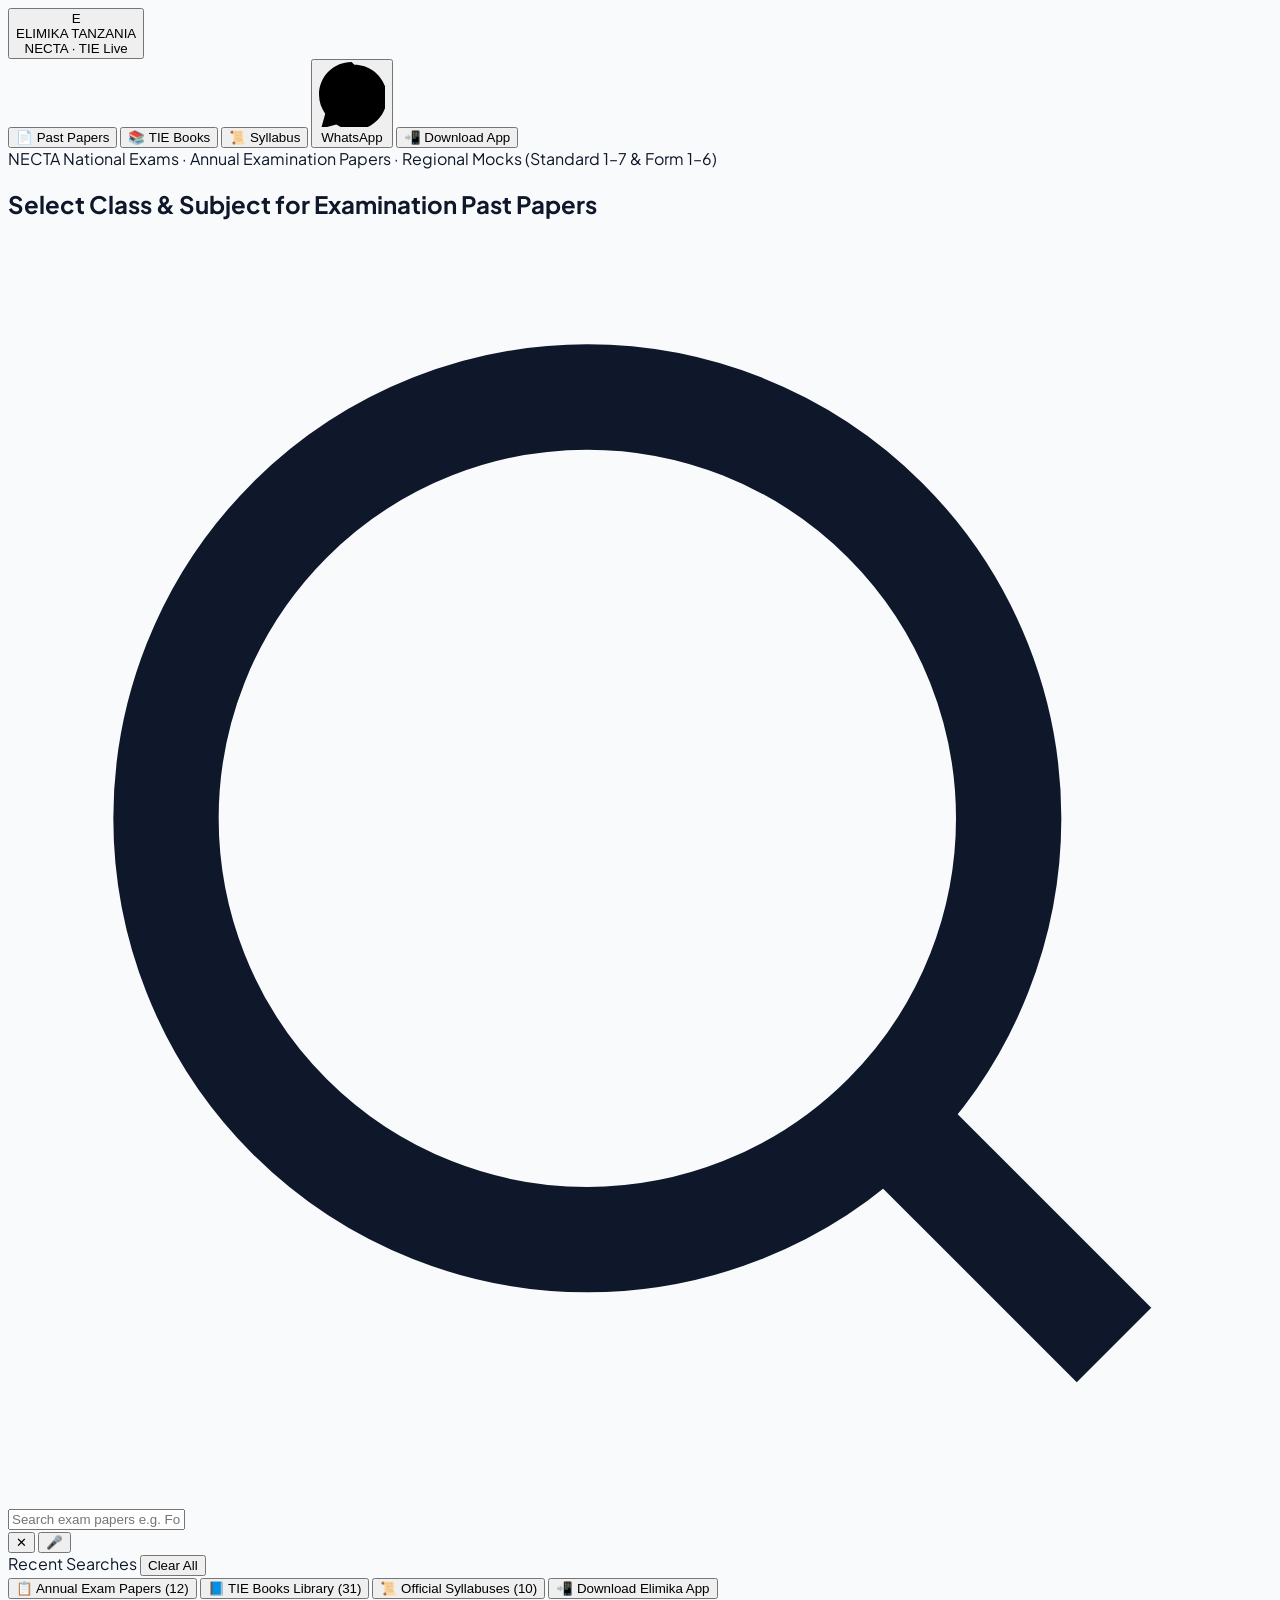
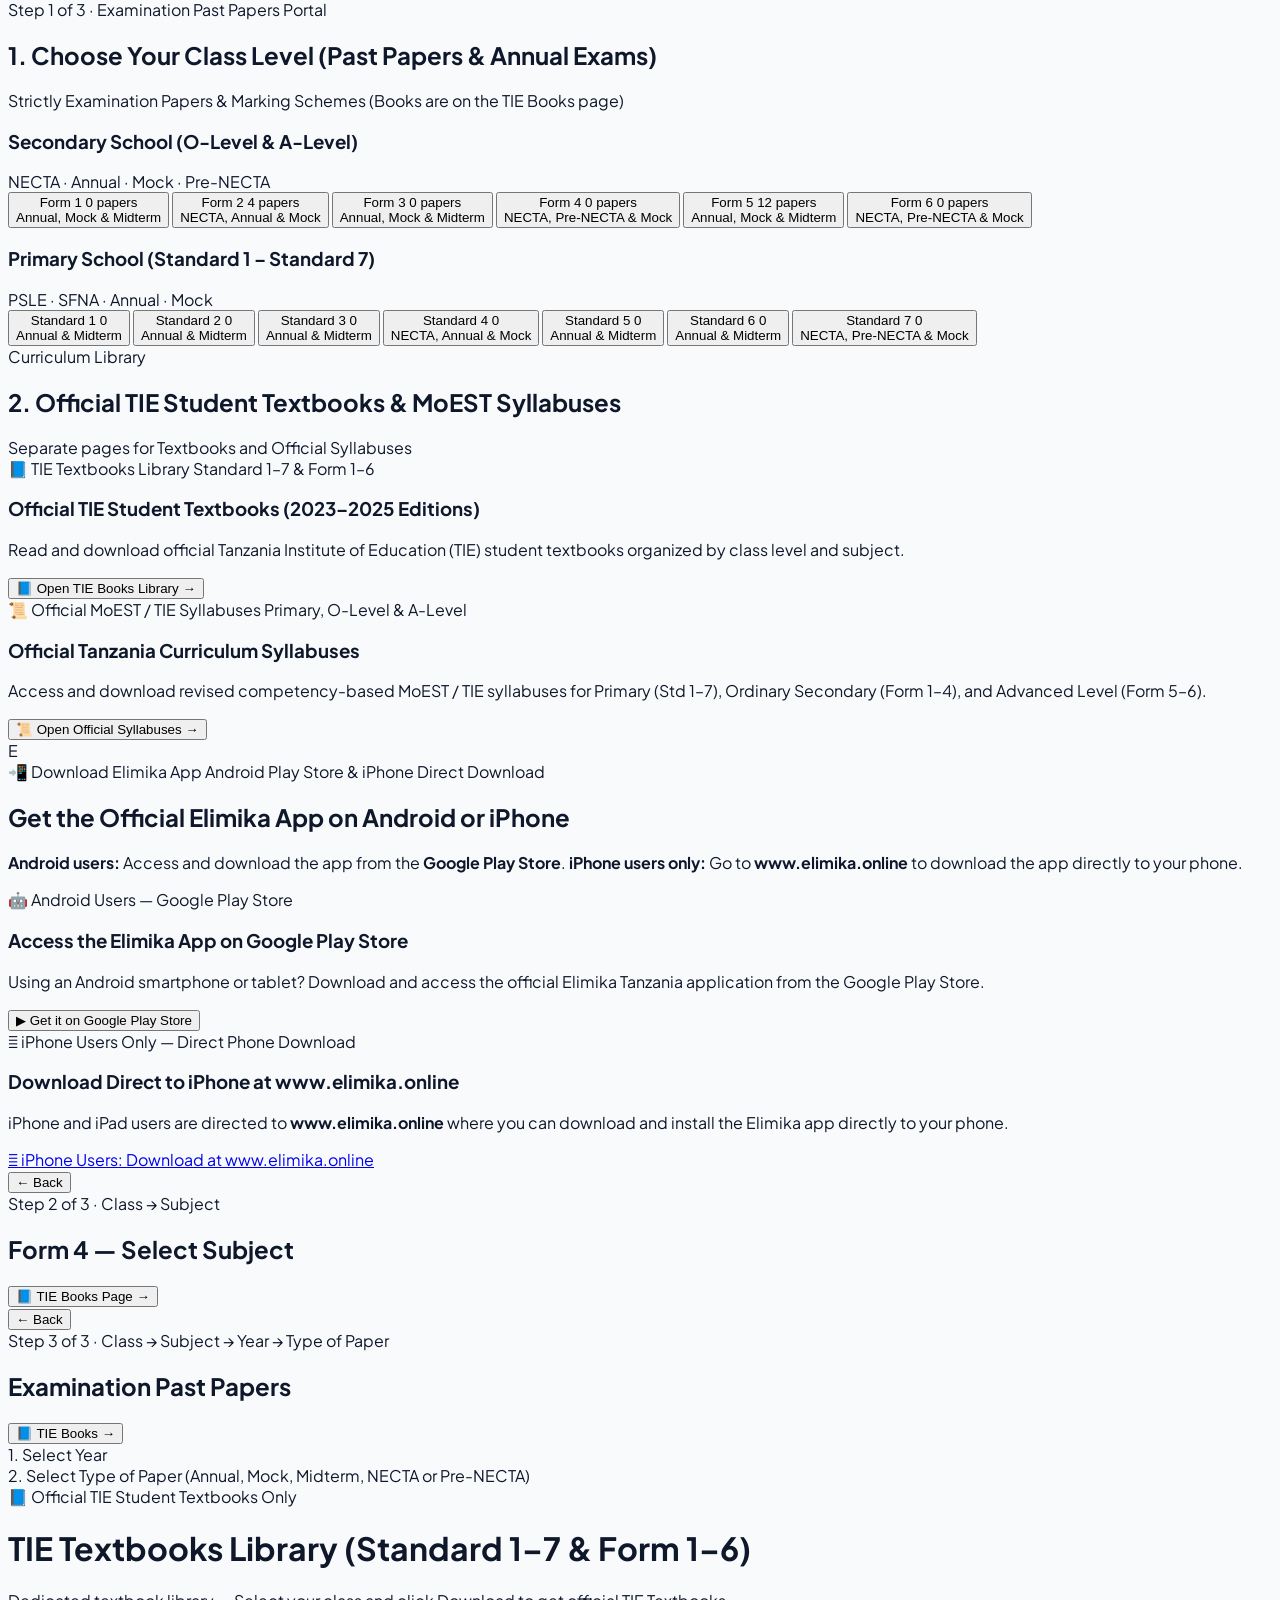
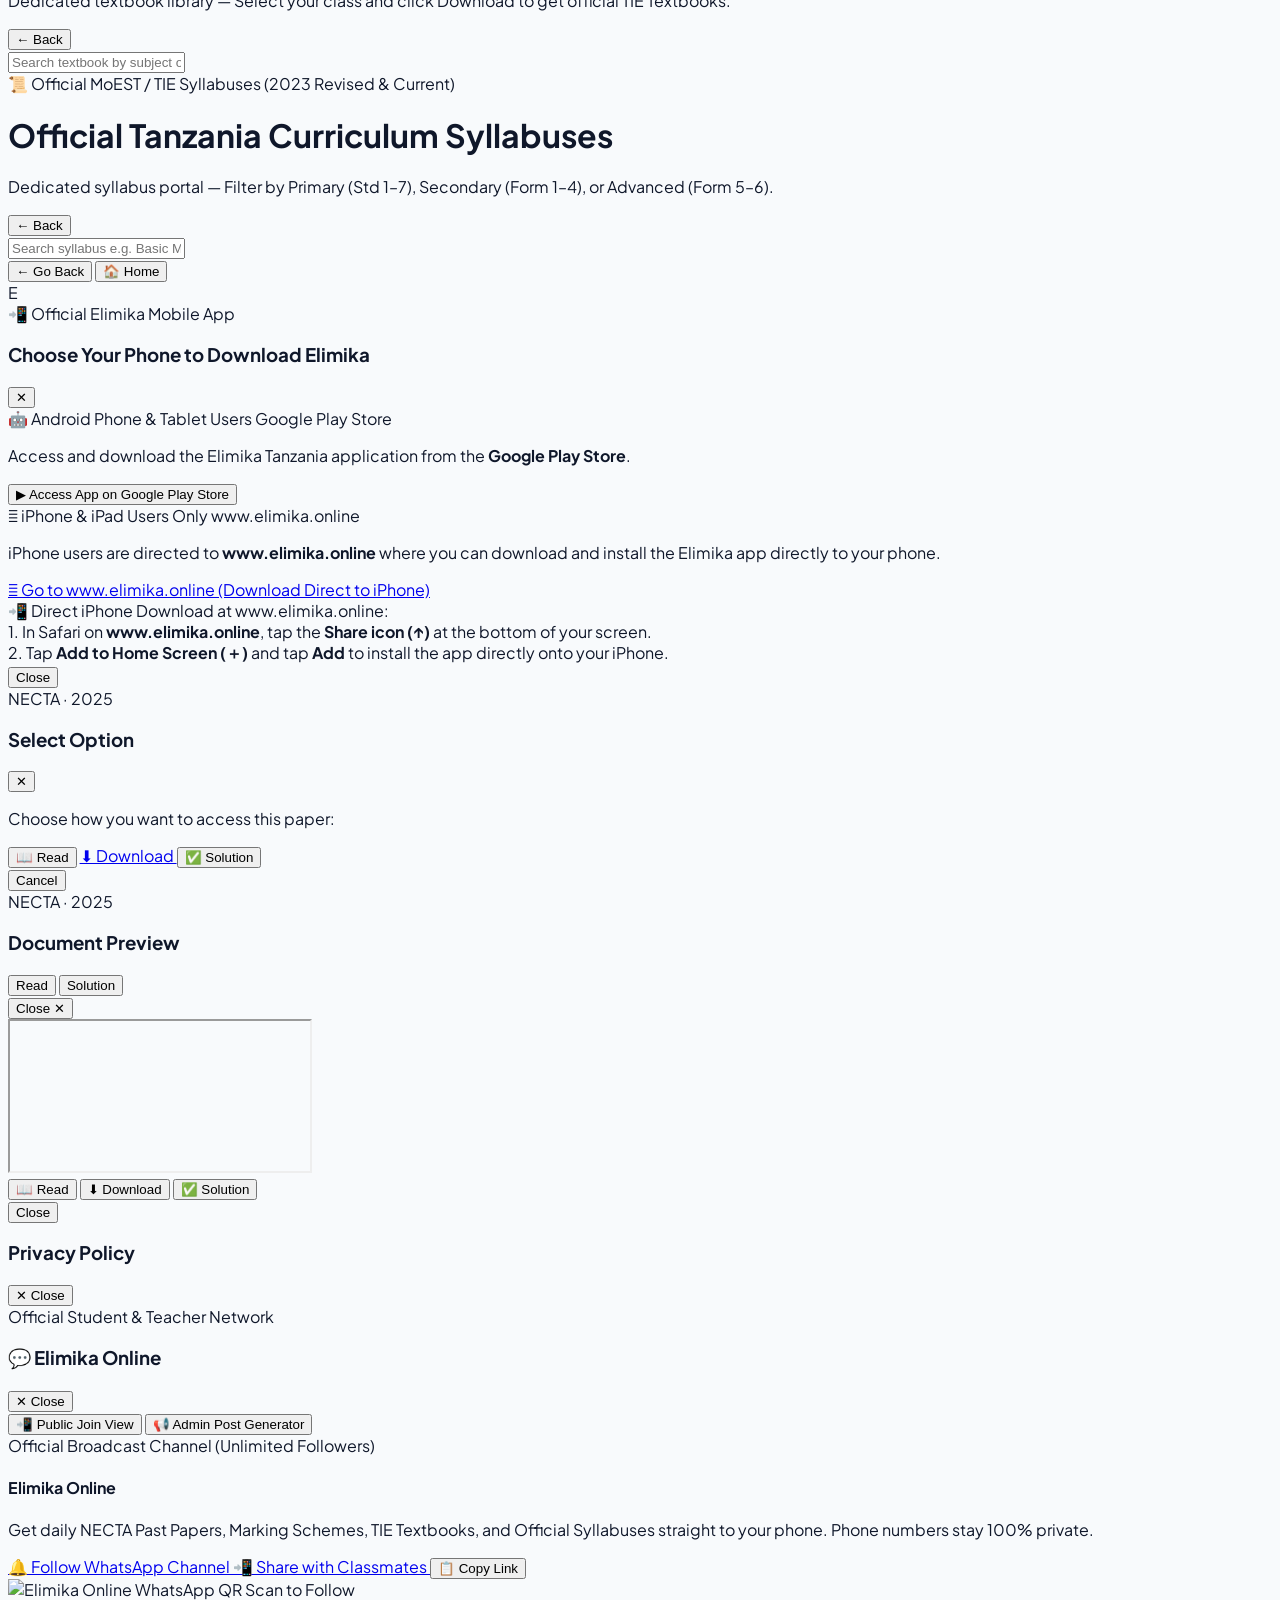
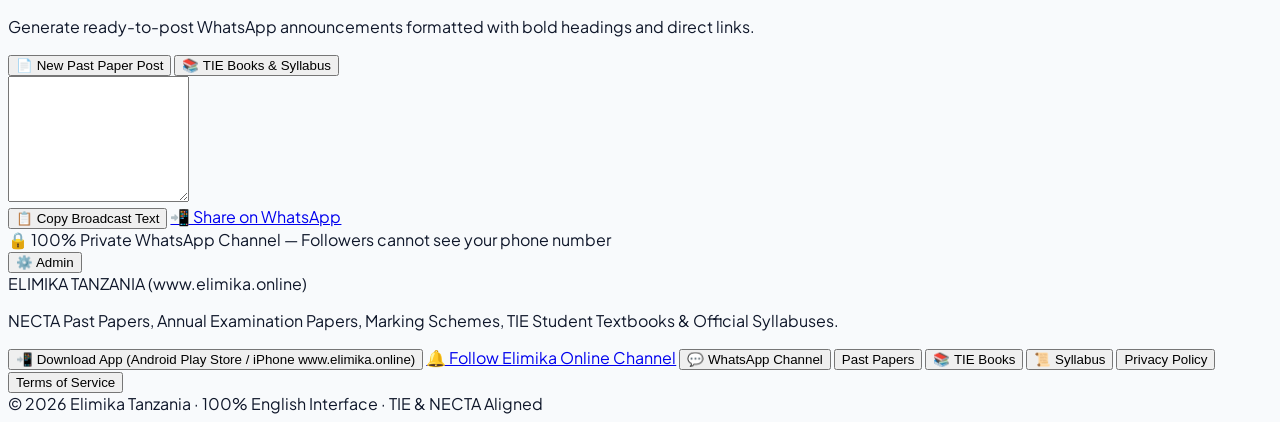
==== commit 09fdd72b: "Update index.html" ====
--- a/index.html
+++ b/index.html
@@ -6,12 +6,12 @@
   <meta name="google-adsense-account" content="ca-pub-7502193981138651" />
   <script async src="https://pagead2.googlesyndication.com/pagead/js/adsbygoogle.js?client=ca-pub-7502193981138651"
      crossorigin="anonymous"></script>
-  <link rel="canonical" href="https://elimika.online/" />
-  <title>ELIMIKA ONLINE (elimika.online) — Past Papers, Annual Exams, TIE Books, Syllabuses, Games &amp; Moha AI</title>
-  <meta name="description" content="Official Tanzania educational website (elimika.online) for NECTA Past Papers, Annual Examination Papers, Marking Schemes, TIE Student Textbooks, Official Syllabuses, Interactive STEM Games, Solving Quizzes &amp; Moha AI." />
-  <meta property="og:title" content="ELIMIKA ONLINE — Past Papers, Annual Exams, TIE Books, Games &amp; Quizzes" />
-  <meta property="og:description" content="Access NECTA Past Papers, Annual Examination Papers, TIE Textbooks, Syllabuses, Interactive Educational Games, and Moha AI for Primary and Secondary Schools in Tanzania." />
-  <meta property="og:url" content="https://elimika.online/" />
+  <link rel="canonical" href="https://www.elimika.online/" />
+  <title>ELIMIKA ONLINE (www.elimika.online) — NECTA Past Papers, Annual Exams, TIE Books &amp; Official Syllabuses</title>
+  <meta name="description" content="Official Tanzania educational website (www.elimika.online) for NECTA Past Papers, Annual Examination Papers, Marking Schemes, TIE Student Textbooks, and Official Syllabuses for Primary and Secondary Schools." />
+  <meta property="og:title" content="ELIMIKA ONLINE — NECTA Past Papers, Annual Exams, TIE Books &amp; Syllabuses" />
+  <meta property="og:description" content="Access NECTA Past Papers, Annual Examination Papers, Marking Schemes, TIE Textbooks, and Official Syllabuses for Standard 1–7 and Form 1–6 in Tanzania." />
+  <meta property="og:url" content="https://www.elimika.online/" />
   <meta name="theme-color" content="#1d4ed8" />
   <meta name="apple-mobile-web-app-capable" content="yes" />
   <meta name="apple-mobile-web-app-status-bar-style" content="black-translucent" />
@@ -45,7 +45,7 @@
 <script src="/_aistudio-iframe.js?v=1f94f900"></script></head>
 <body class="min-h-screen flex flex-col bg-slate-50 text-slate-900 selection:bg-blue-600 selection:text-white">
 
-  <!-- ==================== STICKY TOP NAVIGATION BAR ==================== -->
+  <!-- ==================== STICKY TOP NAVIGATION BAR (NO GAMES, NO QUIZZES, NO MOHA AI) ==================== -->
   <header class="sticky top-0 z-40 bg-white/95 backdrop-blur-md border-b border-slate-200 shadow-xs">
     <div class="max-w-6xl mx-auto px-2.5 sm:px-6 h-14 sm:h-16 flex items-center justify-between gap-1.5 sm:gap-2">
       <!-- Brand -->
@@ -66,13 +66,8 @@
         </div>
       </button>
 
-      <!-- Clear, Distinct Page Navigation Tabs + Visible Mobile "Get App" & WhatsApp -->
+      <!-- Clean Website Navigation: Past Papers, TIE Books, Syllabus, WhatsApp, and App Download (Play Store for Android / www.elimika.online for iPhone) -->
       <nav class="flex items-center gap-1 sm:gap-1.5 overflow-x-auto no-scrollbar py-1">
-        <!-- Always-Visible Top "Get App" Button (Mobile & Desktop) -->
-        <button id="topGetAppBtn" onclick="handleTopGetAppClick()" class="px-2.5 sm:px-3 py-1.5 rounded-xl text-[11px] sm:text-xs font-black whitespace-nowrap transition-all cursor-pointer bg-emerald-600 hover:bg-emerald-700 text-white shadow-xs flex items-center gap-1 shrink-0" title="Get Elimika App">
-          <span id="topGetAppIcon">📲</span>
-          <span id="topGetAppLabel">Get App</span>
-        </button>
         <button id="nav-papers" onclick="resetToHome()" class="px-2.5 sm:px-3 py-1.5 rounded-xl text-[11px] sm:text-xs font-bold whitespace-nowrap transition-all cursor-pointer bg-slate-900 text-white shrink-0">
           📄 Past Papers
         </button>
@@ -82,20 +77,16 @@
         <button id="nav-syllabus" onclick="openPage('syllabus')" class="px-2.5 sm:px-3 py-1.5 rounded-xl text-[11px] sm:text-xs font-bold whitespace-nowrap transition-all cursor-pointer text-slate-700 hover:bg-slate-100 shrink-0">
           📜 Syllabus
         </button>
-        <button id="nav-quiz" onclick="openPage('quiz')" class="px-2.5 sm:px-3 py-1.5 rounded-xl text-[11px] sm:text-xs font-bold whitespace-nowrap transition-all cursor-pointer text-slate-700 hover:bg-slate-100 shrink-0">
-          🎯 Solving Quiz
-        </button>
-        <button id="nav-games" onclick="openPage('games')" class="px-2.5 sm:px-3 py-1.5 rounded-xl text-[11px] sm:text-xs font-bold whitespace-nowrap transition-all cursor-pointer text-slate-700 hover:bg-slate-100 shrink-0">
-          🎮 Elimika Play
-        </button>
         <button onclick="openWhatsappModal()" class="px-2.5 sm:px-3 py-1.5 rounded-xl text-[11px] sm:text-xs font-bold whitespace-nowrap transition-all cursor-pointer bg-[#25D366] hover:bg-[#1ebe5d] text-white shadow-xs flex items-center gap-1 shrink-0" title="WhatsApp Channel">
           <svg class="w-3.5 h-3.5 fill-current shrink-0" viewBox="0 0 24 24" aria-hidden="true">
             <path d="M12.031 6.172c-3.181 0-5.767 2.586-5.768 5.766-.001 1.298.38 2.27 1.019 3.287l-.582 2.128 2.182-.573c.978.58 1.911.928 3.145.929 3.178 0 5.767-2.587 5.768-5.766.001-3.187-2.575-5.77-5.764-5.771zm3.392 8.244c-.144.405-.837.774-1.17.824-.299.045-.677.063-1.092-.069-.252-.08-.575-.187-.988-.365-1.739-.751-2.874-2.502-2.961-2.617-.087-.116-.708-.94-.708-1.793s.448-1.273.607-1.446c.159-.173.346-.217.462-.217l.332.006c.106.005.249-.04.39.298.144.347.491 1.2.534 1.287.043.087.072.188.014.304-.058.116-.087.188-.173.289l-.26.304c-.087.086-.177.18-.076.354.101.174.449.741.964 1.201.662.591 1.221.774 1.394.86s.274.072.376-.043c.101-.116.433-.506.549-.68.116-.173.231-.145.39-.087s1.011.477 1.184.564.289.13.332.202c.045.072.045.419-.1.824zm-3.423-14.416c-6.627 0-12 5.373-12 12 0 2.625.846 5.059 2.284 7.033l-1.494 5.457 5.586-1.466c1.911 1.251 4.187 1.976 6.624 1.976 6.627 0 12-5.373 12-12s-5.373-12-12-12z"/>
           </svg>
           <span class="hidden sm:inline">WhatsApp</span>
         </button>
-        <button onclick="openMohaAppModal('moha')" class="px-2.5 sm:px-3.5 py-1.5 rounded-xl text-[11px] sm:text-xs font-bold whitespace-nowrap transition-all cursor-pointer bg-violet-600 hover:bg-violet-700 text-white shadow-xs flex items-center gap-1 shrink-0">
-          <span>🤖 Moha AI</span>
+        <!-- App Download Option (Replaces "Go to App": Android -> Google Play Store, iPhone -> www.elimika.online direct download) -->
+        <button id="topGetAppBtn" onclick="openAppDownloadModal()" class="px-2.5 sm:px-3.5 py-1.5 rounded-xl text-[11px] sm:text-xs font-black whitespace-nowrap transition-all cursor-pointer bg-emerald-600 hover:bg-emerald-700 text-white shadow-xs flex items-center gap-1 shrink-0" title="Download Elimika App (Android Play Store & iPhone Direct Download)">
+          <span id="topGetAppIcon">📲</span>
+          <span id="topGetAppLabel">Download App</span>
         </button>
       </nav>
     </div>
@@ -162,7 +153,7 @@
             </div>
           </div>
 
-          <!-- Separate Dedicated Portal Buttons -->
+          <!-- Separate Dedicated Portal Buttons (Past Papers, TIE Books, Syllabuses & App Download) -->
           <div class="pt-1 flex flex-wrap items-center justify-center gap-2">
             <button onclick="openAnnualPapersShortcut()" class="px-3.5 py-2 rounded-xl bg-blue-600 hover:bg-blue-700 text-white font-bold text-xs flex items-center gap-1.5 shadow-xs cursor-pointer">
               📋 Annual Exam Papers (<span id="count-annual-top">0</span>)
@@ -173,14 +164,8 @@
             <button onclick="openPage('syllabus')" class="px-3.5 py-2 rounded-xl bg-amber-500 hover:bg-amber-600 text-slate-950 font-bold text-xs flex items-center gap-1.5 shadow-xs cursor-pointer">
               📜 Official Syllabuses (<span id="count-syllabus-top">0</span>)
             </button>
-            <button onclick="openPage('quiz')" class="px-3.5 py-2 rounded-xl bg-indigo-600 hover:bg-indigo-700 text-white font-bold text-xs flex items-center gap-1.5 shadow-xs cursor-pointer">
-              🎯 Solving Quiz Page
-            </button>
-            <button onclick="openPage('games')" class="px-3.5 py-2 rounded-xl bg-teal-600 hover:bg-teal-700 text-white font-bold text-xs flex items-center gap-1.5 shadow-xs cursor-pointer">
-              🎮 Elimika Play Games
-            </button>
-            <button onclick="scrollToGetAppSection()" class="px-3.5 py-2 rounded-xl bg-slate-900 hover:bg-slate-800 text-white font-bold text-xs flex items-center gap-1.5 shadow-xs cursor-pointer">
-              📲 Get Elimika App
+            <button onclick="openAppDownloadModal()" class="px-3.5 py-2 rounded-xl bg-slate-900 hover:bg-slate-800 text-white font-bold text-xs flex items-center gap-1.5 shadow-xs cursor-pointer">
+              📲 Download Elimika App
             </button>
           </div>
         </div>
@@ -231,128 +216,72 @@
             </div>
           </div>
 
-          <!-- SECTION 2: CLEARLY SEPARATED PORTALS (BOOKS, SYLLABUSES, QUIZ, GAMES & MOHA AI APP) -->
+          <!-- SECTION 2: DEDICATED TIE TEXTBOOKS & OFFICIAL SYLLABUSES -->
           <div class="space-y-3">
             <div class="flex flex-col sm:flex-row sm:items-center justify-between gap-1 px-1">
               <div>
-                <span class="text-[11px] font-black uppercase tracking-wider text-violet-700">
-                  Dedicated Learning Portals
+                <span class="text-[11px] font-black uppercase tracking-wider text-emerald-700">
+                  Curriculum Library
                 </span>
                 <h2 class="text-lg sm:text-xl font-black text-slate-900">
-                  2. TIE Textbooks, Official Syllabuses, Solving Quiz, Interactive Games &amp; Moha AI
+                  2. Official TIE Student Textbooks &amp; MoEST Syllabuses
                 </h2>
               </div>
               <span class="text-xs text-slate-500 font-medium">
-                Each section has its own dedicated page for clean, fast navigation
+                Separate pages for Textbooks and Official Syllabuses
               </span>
             </div>
 
             <div class="grid grid-cols-1 md:grid-cols-2 gap-4">
-              <!-- Card 1: Dedicated Step-by-Step Solving Quiz Page -->
-              <div class="bg-gradient-to-br from-violet-950 via-slate-900 to-blue-950 text-white rounded-2xl p-5 border border-violet-800/80 shadow-xs flex flex-col justify-between gap-4">
-                <div class="space-y-2">
-                  <div class="flex items-center justify-between gap-2">
-                    <span class="px-2.5 py-0.5 rounded-md bg-emerald-400 text-slate-950 text-[10px] font-black uppercase tracking-wider">
-                      🎯 Open-Ended Solving Quiz (Form 1–6)
-                    </span>
-                    <span class="text-[11px] font-bold text-violet-200">SVG Diagrams &amp; Worked Solutions</span>
-                  </div>
-                  <h3 class="text-base sm:text-lg font-black text-white">
-                    Step-by-Step Problem Solving Quiz &amp; Interval Tables
-                  </h3>
-                  <p class="text-xs text-slate-300 leading-relaxed">
-                    Solve structured NECTA &amp; TIE textbook problems (with parts a, b, c on separate lines, SVG diagrams, and grouped frequency interval tables) and click <strong>Show Solution</strong> to verify your working.
-                  </p>
-                </div>
-                <div class="flex flex-wrap items-center gap-2 pt-1">
-                  <button onclick="openPage('quiz')" class="px-4 py-2.5 bg-emerald-400 hover:bg-emerald-300 text-slate-950 font-black text-xs rounded-xl shadow-xs cursor-pointer">
-                    🎯 Open Solving Quiz Page →
-                  </button>
-                  <button onclick="openMohaAppModal('daily-quiz')" class="px-3.5 py-2.5 bg-white/10 hover:bg-white/20 text-white font-bold text-xs rounded-xl border border-white/15 cursor-pointer">
-                    🤖 20-Qn AI App ↗
-                  </button>
-                </div>
-              </div>
-
-              <!-- Card 2: Elimika Play Interactive Games Hub -->
-              <div class="bg-gradient-to-br from-emerald-950 via-teal-950 to-slate-900 text-white rounded-2xl p-5 border border-emerald-800/80 shadow-xs flex flex-col justify-between gap-4">
-                <div class="space-y-2">
-                  <div class="flex items-center justify-between gap-2">
-                    <span class="px-2.5 py-0.5 rounded-md bg-amber-400 text-slate-950 text-[10px] font-black uppercase tracking-wider">
-                      🎮 Elimika Play Arcade
-                    </span>
-                    <span class="text-[11px] font-bold text-emerald-200">Android · iPhone · Desktop</span>
-                  </div>
-                  <h3 class="text-base sm:text-lg font-black text-white">
-                    3D Bridge Builder, NECTA Treasure Hunt &amp; Escape Classroom
-                  </h3>
-                  <p class="text-xs text-emerald-100/90 leading-relaxed">
-                    Play all interactive STEM &amp; NECTA educational games directly in your browser: 3D Bridge Structural Simulator, Zanzibar &amp; Kilimanjaro Treasure Hunt, Escape the Classroom Locks, and Moha STEM Arena.
-                  </p>
-                </div>
-                <div class="flex flex-wrap items-center gap-2 pt-1">
-                  <button onclick="openPage('games')" class="px-4 py-2.5 bg-amber-400 hover:bg-amber-300 text-slate-950 font-black text-xs rounded-xl shadow-xs cursor-pointer">
-                    🎮 Play Educational Games Now →
-                  </button>
-                  <button onclick="openMohaAppModal('play')" class="px-3.5 py-2.5 bg-white/10 hover:bg-white/20 text-white font-bold text-xs rounded-xl border border-white/15 cursor-pointer">
-                    🚀 Full 3D WebGL View ↗
-                  </button>
-                </div>
-              </div>
-
-              <!-- Card 3: Dedicated TIE Books & Official Syllabuses Pages -->
+              <!-- Card 1: Dedicated TIE Books Library -->
               <div class="bg-white rounded-2xl p-5 border border-slate-200 shadow-xs flex flex-col justify-between gap-4">
                 <div class="space-y-2">
                   <div class="flex items-center justify-between gap-2">
                     <span class="px-2.5 py-0.5 rounded-md bg-emerald-100 text-emerald-900 text-[10px] font-black uppercase tracking-wider">
-                      📘 Separate Books &amp; Syllabuses
+                      📘 TIE Textbooks Library
                     </span>
-                    <span class="text-[11px] font-bold text-slate-500">2023–2025 Revised Editions</span>
+                    <span class="text-[11px] font-bold text-slate-500">Standard 1–7 &amp; Form 1–6</span>
                   </div>
                   <h3 class="text-base sm:text-lg font-black text-slate-900">
-                    Official TIE Student Textbooks &amp; Syllabuses
+                    Official TIE Student Textbooks (2023–2025 Editions)
                   </h3>
                   <p class="text-xs text-slate-600 leading-relaxed">
-                    Browse all TIE Student Textbooks and Official MoEST Syllabuses on their own dedicated pages without mixing them with past examination papers.
+                    Read and download official Tanzania Institute of Education (TIE) student textbooks organized by class level and subject.
                   </p>
                 </div>
-                <div class="flex flex-wrap items-center gap-2 pt-2 border-t border-slate-100">
-                  <button onclick="openPage('books')" class="px-4 py-2 bg-emerald-600 hover:bg-emerald-700 text-white font-bold text-xs rounded-xl cursor-pointer">
-                    📘 Open TIE Books Page →
-                  </button>
-                  <button onclick="openPage('syllabus')" class="px-4 py-2 bg-amber-500 hover:bg-amber-600 text-slate-950 font-bold text-xs rounded-xl cursor-pointer">
-                    📜 Open Syllabuses Page →
+                <div class="pt-2 border-t border-slate-100">
+                  <button onclick="openPage('books')" class="w-full sm:w-auto px-4 py-2.5 bg-emerald-600 hover:bg-emerald-700 text-white font-bold text-xs rounded-xl cursor-pointer">
+                    📘 Open TIE Books Library →
                   </button>
                 </div>
               </div>
 
-              <!-- Card 4: Moha AI Tutor & Teacher Document Studio -->
-              <div class="bg-white rounded-2xl p-5 border border-violet-200 shadow-xs flex flex-col justify-between gap-4">
+              <!-- Card 2: Dedicated Official Syllabuses Portal -->
+              <div class="bg-white rounded-2xl p-5 border border-slate-200 shadow-xs flex flex-col justify-between gap-4">
                 <div class="space-y-2">
                   <div class="flex items-center justify-between gap-2">
-                    <span class="px-2.5 py-0.5 rounded-md bg-violet-100 text-violet-900 text-[10px] font-black uppercase tracking-wider">
-                      🤖 Official Moha AI App
+                    <span class="px-2.5 py-0.5 rounded-md bg-amber-100 text-amber-950 text-[10px] font-black uppercase tracking-wider">
+                      📜 Official MoEST / TIE Syllabuses
                     </span>
-                    <span class="text-[11px] font-bold text-violet-700">Gemini API Reasoning Tutor</span>
+                    <span class="text-[11px] font-bold text-slate-500">Primary, O-Level &amp; A-Level</span>
                   </div>
                   <h3 class="text-base sm:text-lg font-black text-slate-900">
-                    Moha AI Textbook Tutor &amp; Lesson Plan Studio
+                    Official Tanzania Curriculum Syllabuses
                   </h3>
                   <p class="text-xs text-slate-600 leading-relaxed">
-                    Need AI step-by-step reasoning on TIE books, past paper solutions, or official 4-Stage Lesson Plans &amp; 12-Column Schemes of Work? Open Moha AI.
+                    Access and download revised competency-based MoEST / TIE syllabuses for Primary (Std 1–7), Ordinary Secondary (Form 1–4), and Advanced Level (Form 5–6).
                   </p>
                 </div>
-                <div class="flex flex-wrap items-center justify-between gap-2 pt-2 border-t border-slate-100">
-                  <span class="text-[11px] font-bold text-violet-700">Full AI Workspace</span>
-                  <button onclick="openMohaAppModal('moha')" class="px-4 py-2 bg-violet-600 hover:bg-violet-700 text-white font-bold text-xs rounded-xl cursor-pointer">
-                    🚀 Go to Moha AI App ↗
+                <div class="pt-2 border-t border-slate-100">
+                  <button onclick="openPage('syllabus')" class="w-full sm:w-auto px-4 py-2.5 bg-amber-500 hover:bg-amber-600 text-slate-950 font-bold text-xs rounded-xl cursor-pointer">
+                    📜 Open Official Syllabuses →
                   </button>
                 </div>
               </div>
             </div>
           </div>
 
-          <!-- SECTION 3: PROFESSIONAL "GET ELIMIKA APP" INSTALLATION SECTION (AUTO DEVICE DETECTION) -->
+          <!-- SECTION 3: DOWNLOAD ELIMIKA APP (ANDROID PLAY STORE & IPHONE DIRECT DOWNLOAD AT WWW.ELIMIKA.ONLINE) -->
           <div id="get-elimika-app-section" class="rounded-3xl bg-gradient-to-br from-slate-900 via-blue-950 to-slate-900 text-white border border-slate-800 p-5 sm:p-7 shadow-lg space-y-6">
             <div class="flex flex-col md:flex-row md:items-center justify-between gap-4 border-b border-white/10 pb-5">
               <div class="flex items-start sm:items-center gap-4">
@@ -362,37 +291,66 @@
                 <div class="space-y-1">
                   <div class="flex flex-wrap items-center gap-2">
                     <span class="px-2.5 py-0.5 rounded-md bg-emerald-500/20 border border-emerald-400/30 text-emerald-300 text-[10px] font-black uppercase tracking-wider">
-                      📲 Get Elimika App
+                      📲 Download Elimika App
                     </span>
                     <span id="detectedDeviceBadge" class="px-2.5 py-0.5 rounded-md bg-white/10 text-blue-200 text-[10px] font-bold">
-                      Detecting device...
+                      Android Play Store &amp; iPhone Direct Download
                     </span>
                   </div>
                   <h2 class="text-lg sm:text-2xl font-black text-white tracking-tight">
-                    Install Elimika Tanzania on Your Phone, Tablet or Computer
+                    Get the Official Elimika App on Android or iPhone
                   </h2>
                   <p class="text-xs sm:text-sm text-slate-300 max-w-2xl">
-                    Fast, 1-tap access to NECTA Past Papers, Marking Schemes, Official TIE Textbooks, Interactive 3D STEM Games, and Moha AI from your Home Screen.
+                    <strong>Android users:</strong> Access and download the app from the <strong>Google Play Store</strong>. <strong>iPhone users only:</strong> Go to <strong>www.elimika.online</strong> to download the app directly to your phone.
                   </p>
                 </div>
               </div>
-
-              <!-- Platform Preview Switcher for Testing iPhone, Android & Desktop -->
-              <div class="flex flex-col items-start md:items-end gap-1.5 shrink-0">
-                <span class="text-[10px] font-bold uppercase tracking-wider text-slate-400">
-                  Device View (Auto-Detected):
-                </span>
-                <div class="inline-flex items-center gap-1 p-1 rounded-xl bg-white/10 border border-white/15 text-[11px] font-bold">
-                  <button type="button" id="devBtn-auto" onclick="setInstallDevicePreview('auto')" class="px-2.5 py-1 rounded-lg bg-blue-600 text-white cursor-pointer">Auto</button>
-                  <button type="button" id="devBtn-ios" onclick="setInstallDevicePreview('ios')" class="px-2.5 py-1 rounded-lg text-slate-300 hover:text-white cursor-pointer"> iPhone/iPad</button>
-                  <button type="button" id="devBtn-android" onclick="setInstallDevicePreview('android')" class="px-2.5 py-1 rounded-lg text-slate-300 hover:text-white cursor-pointer">🤖 Android</button>
-                  <button type="button" id="devBtn-desktop" onclick="setInstallDevicePreview('desktop')" class="px-2.5 py-1 rounded-lg text-slate-300 hover:text-white cursor-pointer">💻 Desktop</button>
+            </div>
+
+            <!-- Two Clear Device Options: Android (Google Play Store) & iPhone Only (www.elimika.online Direct Download) -->
+            <div class="grid grid-cols-1 md:grid-cols-2 gap-4">
+              <!-- Option 1: Android Users -> Google Play Store -->
+              <div class="p-5 rounded-2xl bg-slate-950/80 border border-emerald-500/40 flex flex-col justify-between gap-4">
+                <div class="space-y-2">
+                  <div class="inline-flex items-center gap-2 px-3 py-1 rounded-xl bg-emerald-500/20 border border-emerald-400/30 text-emerald-300 text-xs font-black">
+                    <span>🤖 Android Users — Google Play Store</span>
+                  </div>
+                  <h3 class="text-base sm:text-lg font-black text-white">
+                    Access the Elimika App on Google Play Store
+                  </h3>
+                  <p class="text-xs text-slate-300 leading-relaxed">
+                    Using an Android smartphone or tablet? Download and access the official Elimika Tanzania application from the Google Play Store.
+                  </p>
                 </div>
+                <button type="button" onclick="handleAndroidPlayStoreAccess()" class="w-full py-3.5 px-5 rounded-2xl bg-emerald-500 hover:bg-emerald-400 text-slate-950 font-black text-xs sm:text-sm flex items-center justify-center gap-2 shadow-md cursor-pointer transition-all">
+                  <span>▶</span>
+                  <span>Get it on Google Play Store</span>
+                </button>
               </div>
-            </div>
-
-            <!-- Dynamic Device-Specific Installation View -->
-            <div id="deviceInstallCardContainer"></div>
+
+              <!-- Option 2: iPhone Users Only -> Directed to www.elimika.online for Direct Phone Download -->
+              <div class="p-5 rounded-2xl bg-slate-950/80 border border-sky-400/40 flex flex-col justify-between gap-4">
+                <div class="space-y-2">
+                  <div class="inline-flex items-center gap-2 px-3 py-1 rounded-xl bg-sky-500/20 border border-sky-400/30 text-sky-300 text-xs font-black">
+                    <span> iPhone Users Only — Direct Phone Download</span>
+                  </div>
+                  <h3 class="text-base sm:text-lg font-black text-white">
+                    Download Direct to iPhone at www.elimika.online
+                  </h3>
+                  <p class="text-xs text-slate-300 leading-relaxed">
+                    iPhone and iPad users are directed to <strong>www.elimika.online</strong> where you can download and install the Elimika app directly to your phone.
+                  </p>
+                </div>
+                <a
+                  href="https://www.elimika.online/?install=iphone"
+                  onclick="return handleIPhoneDirectDownload(event)"
+                  class="w-full py-3.5 px-5 rounded-2xl bg-white hover:bg-sky-50 text-slate-950 font-black text-xs sm:text-sm flex items-center justify-center gap-2 shadow-md cursor-pointer transition-all text-center"
+                >
+                  <span></span>
+                  <span>iPhone Users: Download at www.elimika.online</span>
+                </a>
+              </div>
+            </div>
           </div>
 
         </div>
@@ -439,9 +397,6 @@
               <button onclick="openPage('books', state.selectedClass, state.selectedSubject)" class="px-3 py-2 rounded-xl bg-emerald-50 hover:bg-emerald-100 text-emerald-900 border border-emerald-300 font-bold text-xs cursor-pointer">
                 📘 TIE Books →
               </button>
-              <button onclick="openPage('quiz', state.selectedClass, state.selectedSubject)" class="px-3 py-2 rounded-xl bg-amber-400 hover:bg-amber-300 text-slate-950 font-bold text-xs cursor-pointer">
-                🎯 Solving Quiz
-              </button>
             </div>
           </div>
 
@@ -482,9 +437,6 @@
             <p class="text-xs text-emerald-100">Dedicated textbook library — Select your class and click Download to get official TIE Textbooks.</p>
           </div>
           <div class="flex items-center gap-2 shrink-0">
-            <button onclick="openMohaAppModal('moha')" class="px-3.5 py-2 bg-violet-600 hover:bg-violet-500 text-white font-bold text-xs rounded-xl cursor-pointer">
-              🤖 Moha AI App ↗
-            </button>
             <button onclick="handleGoBack()" class="px-3.5 py-2 bg-white/15 hover:bg-white/25 text-white font-bold text-xs rounded-xl cursor-pointer">
               ← Back
             </button>
@@ -523,9 +475,6 @@
             <p class="text-xs text-amber-200">Dedicated syllabus portal — Filter by Primary (Std 1–7), Secondary (Form 1–4), or Advanced (Form 5–6).</p>
           </div>
           <div class="flex items-center gap-2 shrink-0">
-            <button onclick="openMohaAppModal('studio')" class="px-3.5 py-2 bg-amber-400 hover:bg-amber-300 text-slate-950 font-black text-xs rounded-xl cursor-pointer">
-              📋 Teacher Studio in App ↗
-            </button>
             <button onclick="handleGoBack()" class="px-3.5 py-2 bg-white/15 hover:bg-white/25 text-white font-bold text-xs rounded-xl cursor-pointer">
               ← Back
             </button>
@@ -547,134 +496,6 @@
       </div>
     </div>
 
-    <!-- =========================================================================
-         PAGE 4: DEDICATED SOLVING QUIZ PAGE (OPEN-ENDED QUESTIONS + SOLUTION BUTTON + SVG DIAGRAMS)
-         ========================================================================= -->
-    <div id="page-quiz" class="hidden py-7 fade-in">
-      <div class="max-w-5xl mx-auto px-4 sm:px-6 space-y-5">
-        <div class="flex flex-col sm:flex-row sm:items-center justify-between gap-3 bg-gradient-to-r from-violet-950 via-slate-900 to-blue-950 text-white p-5 rounded-2xl shadow-xs">
-          <div class="space-y-1">
-            <div class="flex items-center gap-2">
-              <span class="px-2.5 py-0.5 rounded-md bg-amber-400 text-slate-950 text-[11px] font-black uppercase">
-                🎯 Open-Ended Problem Solving Quiz (Form 1 – Form 6)
-              </span>
-              <span class="text-xs font-bold text-violet-200">SVG Diagrams · Interval Tables · Worked Solutions</span>
-            </div>
-            <h1 class="text-xl sm:text-2xl font-black">Step-by-Step Problem Solving Workout</h1>
-            <p class="text-xs text-slate-300">Work out each structured question on paper (parts a, b, c on separate lines), then click <strong>Show Solution</strong> to view the full NECTA Marking Scheme.</p>
-          </div>
-          <div class="flex flex-wrap items-center gap-2 shrink-0">
-            <button onclick="openMohaAppModal('daily-quiz', state.quizClass, state.quizSubject)" class="px-3.5 py-2 bg-violet-600 hover:bg-violet-500 text-white font-bold text-xs rounded-xl cursor-pointer">
-              🤖 Full AI Quiz in App ↗
-            </button>
-            <button onclick="handleGoBack()" class="px-3.5 py-2 bg-white/15 hover:bg-white/25 text-white font-bold text-xs rounded-xl cursor-pointer">
-              ← Back
-            </button>
-          </div>
-        </div>
-
-        <!-- Quiz Controls -->
-        <div class="bg-white p-4 rounded-2xl border border-slate-200 shadow-xs flex flex-wrap items-center justify-between gap-3 text-xs">
-          <div class="flex flex-wrap items-center gap-2.5">
-            <div>
-              <label class="font-bold text-slate-600 block mb-1">Class Level</label>
-              <select id="quizClassSelect" onchange="changeQuizFilter(this.value, state.quizSubject)" class="px-3 py-2 rounded-xl border border-slate-300 font-bold bg-white text-slate-900">
-                <option value="Form 1">Form 1</option>
-                <option value="Form 2">Form 2</option>
-                <option value="Form 3">Form 3</option>
-                <option value="Form 4" selected>Form 4</option>
-                <option value="Form 5">Form 5</option>
-                <option value="Form 6">Form 6</option>
-              </select>
-            </div>
-            <div>
-              <label class="font-bold text-slate-600 block mb-1">Subject</label>
-              <select id="quizSubjectSelect" onchange="changeQuizFilter(state.quizClass, this.value)" class="px-3 py-2 rounded-xl border border-slate-300 font-bold bg-white text-slate-900">
-                <option value="Basic Mathematics">Basic Mathematics</option>
-                <option value="Additional Mathematics">Additional Mathematics</option>
-                <option value="Physics">Physics</option>
-                <option value="Chemistry">Chemistry</option>
-                <option value="Biology">Biology</option>
-                <option value="Computer Science">Computer Science</option>
-                <option value="Geography">Geography</option>
-                <option value="History">History</option>
-                <option value="English Language">English Language</option>
-                <option value="Kiswahili">Kiswahili</option>
-                <option value="Civics">Civics</option>
-              </select>
-            </div>
-            <div class="pt-5">
-              <button onclick="resetQuizSession()" class="px-3.5 py-2 rounded-xl bg-slate-900 hover:bg-slate-800 text-white font-bold cursor-pointer">
-                🔄 Hide All Solutions
-              </button>
-            </div>
-          </div>
-
-          <div id="quizScoreBadge" class="px-4 py-2.5 rounded-xl bg-emerald-50 border border-emerald-200 text-emerald-900 font-black text-xs">
-            Solutions Revealed: 0
-          </div>
-        </div>
-
-        <!-- Quiz Questions List -->
-        <div id="quizQuestionsContainer" class="space-y-4"></div>
-      </div>
-    </div>
-
-    <!-- =========================================================================
-         PAGE 5: ELIMIKA PLAY — INTERACTIVE EDUCATIONAL GAMES HUB
-         ========================================================================= -->
-    <div id="page-games" class="hidden py-7 fade-in">
-      <div class="max-w-5xl mx-auto px-4 sm:px-6 space-y-6">
-        <div class="flex flex-col sm:flex-row sm:items-center justify-between gap-4 bg-gradient-to-r from-slate-900 via-emerald-950 to-teal-950 text-white p-5 sm:p-6 rounded-3xl shadow-md border border-emerald-800/60">
-          <div class="space-y-1.5">
-            <div class="flex flex-wrap items-center gap-2">
-              <span class="px-2.5 py-0.5 rounded-md bg-amber-400 text-slate-950 text-[10px] font-black uppercase tracking-wider">
-                🎮 Elimika Play Arcade
-              </span>
-              <span class="px-2.5 py-0.5 rounded-md bg-emerald-500/20 border border-emerald-400/30 text-emerald-200 text-[10px] font-bold">
-                Works on Android · iPhone · Desktop
-              </span>
-            </div>
-            <h1 class="text-xl sm:text-2xl font-black">Interactive STEM &amp; NECTA Educational Games</h1>
-            <p class="text-xs sm:text-sm text-emerald-100/90 max-w-2xl">
-              Select any game below to play directly in your browser with saved progress, or launch the full-screen 3D WebGL viewport.
-            </p>
-          </div>
-          <div class="flex flex-wrap items-center gap-2 shrink-0">
-            <button onclick="openMohaAppModal('play')" class="px-3.5 py-2 bg-amber-400 hover:bg-amber-300 text-slate-950 font-black text-xs rounded-xl cursor-pointer">
-              🚀 Full-Screen 3D Hub ↗
-            </button>
-            <button onclick="handleGoBack()" class="px-3.5 py-2 bg-white/15 hover:bg-white/25 text-white font-bold text-xs rounded-xl cursor-pointer">
-              ← Back
-            </button>
-          </div>
-        </div>
-
-        <!-- 4 Game Selector Tabs -->
-        <div class="grid grid-cols-2 sm:grid-cols-4 gap-2.5">
-          <button id="gameTab-bridge" onclick="switchGameTab('bridge')" class="p-3.5 rounded-2xl border text-left transition-all cursor-pointer bg-slate-900 text-white border-slate-900 shadow-xs">
-            <div class="text-base font-black">🌉 1. 3D STEM Builder</div>
-            <div class="text-[11px] opacity-80 mt-0.5">Bridge Simulator &amp; Lab</div>
-          </button>
-          <button id="gameTab-treasure" onclick="switchGameTab('treasure')" class="p-3.5 rounded-2xl border text-left transition-all cursor-pointer bg-white text-slate-900 border-slate-200 hover:border-emerald-500">
-            <div class="text-base font-black">🏝️ 2. Treasure Hunt</div>
-            <div class="text-[11px] text-slate-500 mt-0.5">Zanzibar &amp; Kilimanjaro</div>
-          </button>
-          <button id="gameTab-escape" onclick="switchGameTab('escape')" class="p-3.5 rounded-2xl border text-left transition-all cursor-pointer bg-white text-slate-900 border-slate-200 hover:border-violet-500">
-            <div class="text-base font-black">🔐 3. Escape Room</div>
-            <div class="text-[11px] text-slate-500 mt-0.5">4-Digit Keypad Locks</div>
-          </button>
-          <button id="gameTab-arena" onclick="switchGameTab('arena')" class="p-3.5 rounded-2xl border text-left transition-all cursor-pointer bg-white text-slate-900 border-slate-200 hover:border-amber-500">
-            <div class="text-base font-black">⚡ 4. STEM Arena</div>
-            <div class="text-[11px] text-slate-500 mt-0.5">Speed Calculation</div>
-          </button>
-        </div>
-
-        <!-- Active Game Stage Container -->
-        <div id="gameStageContainer" class="bg-white rounded-3xl border border-slate-200 p-5 sm:p-6 shadow-xs"></div>
-      </div>
-    </div>
-
   </main>
 
   <!-- STICKY MOBILE BACK BAR -->
@@ -687,86 +508,71 @@
     </button>
   </div>
 
-  <!-- ==================== IPHONE & IPAD SAFARI INSTALLATION GUIDE MODAL ==================== -->
-  <div id="iosInstallModal" class="hidden fixed inset-0 z-50 bg-slate-950/75 backdrop-blur-xs flex items-center justify-center p-4" onclick="closeIOSInstallModal()">
-    <div class="w-full max-w-md rounded-3xl bg-white border border-slate-200 p-6 shadow-2xl text-slate-800 space-y-4" onclick="event.stopPropagation()">
+  <!-- ==================== APP DOWNLOAD MODAL (ANDROID PLAY STORE & IPHONE WWW.ELIMIKA.ONLINE) ==================== -->
+  <div id="appDownloadModal" class="hidden fixed inset-0 z-50 bg-slate-950/75 backdrop-blur-xs flex items-center justify-center p-4" onclick="closeAppDownloadModal()">
+    <div class="w-full max-w-lg rounded-3xl bg-white border border-slate-200 p-6 shadow-2xl text-slate-800 space-y-4" onclick="event.stopPropagation()">
       <div class="flex items-start justify-between gap-3">
         <div class="flex items-center gap-3">
           <div class="w-12 h-12 rounded-2xl bg-blue-600 text-white flex items-center justify-center font-black text-xl shadow-xs shrink-0">E</div>
           <div>
             <div class="inline-flex items-center gap-1.5 px-2.5 py-0.5 rounded-md bg-slate-900 text-white text-[10px] font-black uppercase tracking-wider">
-              <span> iPhone &amp; iPad Installation</span>
+              <span>📲 Official Elimika Mobile App</span>
             </div>
             <h3 class="text-base sm:text-lg font-black text-slate-900 mt-1">
-              Add Elimika to Home Screen
+              Choose Your Phone to Download Elimika
             </h3>
           </div>
         </div>
-        <button type="button" onclick="closeIOSInstallModal()" class="p-1.5 rounded-xl bg-slate-100 hover:bg-slate-200 text-slate-600 font-bold text-xs cursor-pointer">✕</button>
+        <button type="button" onclick="closeAppDownloadModal()" class="p-1.5 rounded-xl bg-slate-100 hover:bg-slate-200 text-slate-600 font-bold text-xs cursor-pointer">✕</button>
       </div>
 
-      <div class="p-3.5 rounded-2xl bg-blue-50 border border-blue-200 text-xs text-blue-950 leading-relaxed">
-        <strong class="font-black block mb-0.5">📱 Important for iPhone &amp; iPad Users:</strong>
-        Installation on iOS must be completed using the <strong>Apple Safari</strong> browser at <strong>https://elimika.online</strong>.
+      <div class="space-y-3 text-xs">
+        <!-- 1. Android Option: Google Play Store -->
+        <div class="p-4 rounded-2xl bg-emerald-50 border border-emerald-200 space-y-2.5">
+          <div class="flex items-center justify-between">
+            <span class="font-black text-sm text-emerald-950 flex items-center gap-1.5">
+              <span>🤖 Android Phone &amp; Tablet Users</span>
+            </span>
+            <span class="px-2 py-0.5 rounded bg-emerald-600 text-white text-[10px] font-extrabold">Google Play Store</span>
+          </div>
+          <p class="text-slate-700 leading-relaxed">
+            Access and download the Elimika Tanzania application from the <strong>Google Play Store</strong>.
+          </p>
+          <button type="button" onclick="handleAndroidPlayStoreAccess()" class="w-full py-3 rounded-xl bg-emerald-600 hover:bg-emerald-700 text-white font-black text-xs flex items-center justify-center gap-2 shadow-xs cursor-pointer">
+            <span>▶</span>
+            <span>Access App on Google Play Store</span>
+          </button>
+          <div id="androidPlayNotice" class="hidden p-3 rounded-xl bg-white border border-emerald-300 text-emerald-950 font-semibold leading-relaxed"></div>
+        </div>
+
+        <!-- 2. iPhone Option: Directed to www.elimika.online to download direct to phone -->
+        <div class="p-4 rounded-2xl bg-blue-50 border border-blue-200 space-y-2.5">
+          <div class="flex items-center justify-between">
+            <span class="font-black text-sm text-blue-950 flex items-center gap-1.5">
+              <span> iPhone &amp; iPad Users Only</span>
+            </span>
+            <span class="px-2 py-0.5 rounded bg-blue-600 text-white text-[10px] font-extrabold">www.elimika.online</span>
+          </div>
+          <p class="text-slate-700 leading-relaxed">
+            iPhone users are directed to <strong>www.elimika.online</strong> where you can download and install the Elimika app directly to your phone.
+          </p>
+          <a
+            href="https://www.elimika.online/?install=iphone"
+            onclick="return handleIPhoneDirectDownload(event)"
+            class="w-full py-3 rounded-xl bg-slate-900 hover:bg-slate-800 text-white font-black text-xs flex items-center justify-center gap-2 shadow-xs text-center"
+          >
+            <span></span>
+            <span>Go to www.elimika.online (Download Direct to iPhone)</span>
+          </a>
+          <div id="iphoneDirectDownloadSteps" class="hidden p-3 rounded-xl bg-white border border-blue-300 text-blue-950 space-y-1.5 leading-relaxed">
+            <div class="font-black text-xs">📲 Direct iPhone Download at www.elimika.online:</div>
+            <div>1. In Safari on <strong>www.elimika.online</strong>, tap the <strong>Share icon (↑)</strong> at the bottom of your screen.</div>
+            <div>2. Tap <strong>Add to Home Screen (＋)</strong> and tap <strong>Add</strong> to install the app directly onto your iPhone.</div>
+          </div>
+        </div>
       </div>
 
-      <div class="space-y-2.5 text-xs">
-        <div class="p-3 rounded-2xl bg-slate-50 border border-slate-200 flex items-center gap-3">
-          <div class="w-8 h-8 rounded-xl bg-blue-600 text-white flex items-center justify-center font-black shrink-0">1</div>
-          <div>
-            <div class="font-black text-slate-900">Tap the Safari Share Icon (↑)</div>
-            <p class="text-slate-600 mt-0.5">Tap the <strong>Share</strong> button at the bottom or top of your Safari screen.</p>
-          </div>
-        </div>
-        <div class="p-3 rounded-2xl bg-slate-50 border border-slate-200 flex items-center gap-3">
-          <div class="w-8 h-8 rounded-xl bg-blue-600 text-white flex items-center justify-center font-black shrink-0">2</div>
-          <div>
-            <div class="font-black text-slate-900">Select &ldquo;Add to Home Screen&rdquo; (＋)</div>
-            <p class="text-slate-600 mt-0.5">Scroll down the Safari menu and tap <strong>Add to Home Screen</strong>.</p>
-          </div>
-        </div>
-        <div class="p-3 rounded-2xl bg-slate-50 border border-slate-200 flex items-center gap-3">
-          <div class="w-8 h-8 rounded-xl bg-emerald-600 text-white flex items-center justify-center font-black shrink-0">3</div>
-          <div>
-            <div class="font-black text-slate-900">Tap &ldquo;Add&rdquo; in the Top-Right Corner</div>
-            <p class="text-slate-600 mt-0.5">The Elimika Tanzania icon will appear directly on your iPhone or iPad Home Screen.</p>
-          </div>
-        </div>
-      </div>
-
-      <button type="button" onclick="closeIOSInstallModal()" class="w-full py-3 rounded-xl bg-slate-900 hover:bg-slate-800 text-white font-black text-xs cursor-pointer">
-        Got It
-      </button>
-    </div>
-  </div>
-
-  <!-- ==================== ANDROID GOOGLE PLAY STORE / COMING SOON MODAL ==================== -->
-  <div id="androidPlayModal" class="hidden fixed inset-0 z-50 bg-slate-950/75 backdrop-blur-xs flex items-center justify-center p-4" onclick="closeAndroidPlayModal()">
-    <div class="w-full max-w-md rounded-3xl bg-white border border-slate-200 p-6 shadow-2xl text-slate-800 space-y-4" onclick="event.stopPropagation()">
-      <div class="flex items-start justify-between gap-3">
-        <div class="flex items-center gap-3">
-          <div class="w-12 h-12 rounded-2xl bg-emerald-600 text-white flex items-center justify-center font-black text-xl shadow-xs shrink-0">E</div>
-          <div>
-            <div class="inline-flex items-center gap-1.5 px-2.5 py-0.5 rounded-md bg-emerald-700 text-white text-[10px] font-black uppercase tracking-wider">
-              <span>🤖 Android Installation</span>
-            </div>
-            <h3 class="text-base sm:text-lg font-black text-slate-900 mt-1">
-              Google Play Store — Coming Soon
-            </h3>
-          </div>
-        </div>
-        <button type="button" onclick="closeAndroidPlayModal()" class="p-1.5 rounded-xl bg-slate-100 hover:bg-slate-200 text-slate-600 font-bold text-xs cursor-pointer">✕</button>
-      </div>
-
-      <div class="p-4 rounded-2xl bg-amber-50 border border-amber-200 text-xs text-amber-950 space-y-1.5 leading-relaxed">
-        <div class="font-black text-sm">▶ Official Google Play Listing Coming Soon!</div>
-        <p>The official <strong>Elimika Tanzania</strong> Android app is being prepared for publication on Google Play.</p>
-        <p class="font-semibold text-amber-900">You can install the Elimika Web App directly to your Android Home Screen right now:</p>
-      </div>
-
-      <div id="androidDirectInstallBox"></div>
-
-      <button type="button" onclick="closeAndroidPlayModal()" class="w-full py-2.5 rounded-xl bg-slate-100 hover:bg-slate-200 text-slate-800 font-bold text-xs cursor-pointer">
+      <button type="button" onclick="closeAppDownloadModal()" class="w-full py-2.5 rounded-xl bg-slate-100 hover:bg-slate-200 text-slate-700 font-bold text-xs cursor-pointer">
         Close
       </button>
     </div>
@@ -866,61 +672,6 @@
     </div>
   </div>
 
-  <!-- MOHA AI APP LAUNCH MODAL -->
-  <div id="mohaAppModal" class="hidden fixed inset-0 z-50 bg-slate-900/75 backdrop-blur-sm flex items-center justify-center p-4">
-    <div class="bg-white rounded-2xl shadow-2xl max-w-lg w-full overflow-hidden border border-slate-200">
-      <div class="bg-gradient-to-r from-violet-950 via-indigo-950 to-slate-900 text-white p-5">
-        <div class="flex items-center justify-between">
-          <span class="px-2.5 py-0.5 rounded-md bg-amber-400 text-slate-950 text-[10px] font-black uppercase tracking-wider">
-            🤖 Official Moha AI App
-          </span>
-          <button onclick="closeMohaAppModal()" class="text-slate-300 hover:text-white font-bold text-sm cursor-pointer">✕</button>
-        </div>
-        <h3 class="text-lg sm:text-xl font-black mt-2">Open in the Interactive Moha AI App</h3>
-        <p id="mohaModalSubtitle" class="text-xs text-indigo-200 mt-1">
-          Access AI Textbook Reading Comprehension, Step-by-Step NECTA Exam Solutions, 20-Question AI Quizzes, and Teacher Document Studio.
-        </p>
-      </div>
-
-      <div class="p-5 space-y-4 text-xs">
-        <div class="grid grid-cols-1 sm:grid-cols-2 gap-2.5">
-          <div class="p-3 rounded-xl bg-violet-50 border border-violet-200">
-            <div class="font-black text-violet-950">📘 TIE Book Comprehension</div>
-            <p class="text-slate-600 mt-0.5">Reads pinned TIE textbooks &amp; past papers to answer any student question.</p>
-          </div>
-          <div class="p-3 rounded-xl bg-emerald-50 border border-emerald-200">
-            <div class="font-black text-emerald-950">🎯 20-Question AI Quiz</div>
-            <p class="text-slate-600 mt-0.5">Topic &amp; Sub-Topic quizzes with worked step-by-step solutions.</p>
-          </div>
-          <div class="p-3 rounded-xl bg-blue-50 border border-blue-200">
-            <div class="font-black text-blue-950">📋 Teacher Document Studio</div>
-            <p class="text-slate-600 mt-0.5">Generate Lesson Plans, PO-RALG Schemes of Work, Notes &amp; Marking Schemes.</p>
-          </div>
-          <div class="p-3 rounded-xl bg-teal-50 border border-teal-200">
-            <div class="font-black text-teal-950">🎮 3D STEM Games &amp; Labs</div>
-            <p class="text-slate-600 mt-0.5">Full Three.js 3D Bridge Builder, Treasure Hunt &amp; Virtual Science Lab.</p>
-          </div>
-        </div>
-
-        <div class="flex flex-col sm:flex-row items-stretch sm:items-center justify-end gap-2 pt-2 border-t border-slate-100">
-          <button onclick="closeMohaAppModal()" class="px-4 py-2.5 rounded-xl bg-slate-100 hover:bg-slate-200 text-slate-700 font-bold cursor-pointer">
-            Stay on Website
-          </button>
-          <a
-            id="mohaAppLaunchLink"
-            href="https://ais-pre-utxrgt5piro4x4xpbnh75h-142058246407.europe-west2.run.app/#moha"
-            target="_blank"
-            rel="noopener noreferrer"
-            onclick="closeMohaAppModal()"
-            class="px-5 py-2.5 rounded-xl bg-violet-600 hover:bg-violet-700 text-white font-black text-center shadow-xs"
-          >
-            🚀 Go to Moha AI App Now ↗
-          </a>
-        </div>
-      </div>
-    </div>
-  </div>
-
   <!-- LEGAL COMPLIANCE MODAL -->
   <div id="legalModal" class="hidden fixed inset-0 z-50 bg-slate-900/75 backdrop-blur-sm flex items-center justify-center p-4" onclick="closeLegalModal()">
     <div class="bg-white rounded-2xl shadow-2xl max-w-2xl w-full p-6 sm:p-8 border border-slate-200 max-h-[90vh] overflow-y-auto text-slate-700 text-xs sm:text-sm space-y-4" onclick="event.stopPropagation()">
@@ -958,7 +709,7 @@
             </span>
             <h4 class="text-base sm:text-lg font-black">Elimika Online</h4>
             <p class="text-xs text-emerald-50">
-              Get daily NECTA Past Papers, Marking Schemes, TIE Textbooks, and 20-Question Quiz links straight to your phone. Phone numbers stay 100% private.
+              Get daily NECTA Past Papers, Marking Schemes, TIE Textbooks, and Official Syllabuses straight to your phone. Phone numbers stay 100% private.
             </p>
             <div class="pt-2 flex flex-wrap items-center justify-center sm:justify-start gap-2">
               <a
@@ -970,7 +721,7 @@
                 <span>🔔 Follow WhatsApp Channel</span>
               </a>
               <a
-                href="https://wa.me/?text=📚%20*Follow%20Elimika%20Online%20on%20WhatsApp*%20for%20daily%20NECTA%20Past%20Papers%2C%20Marking%20Schemes%2C%20TIE%20Books%20%26%20Quiz%20Challenges%3A%0A👉%20https%3A%2F%2Fwhatsapp.com%2Fchannel%2F0029VbE4Ctl0G0Xbp8kQwu0t"
+                href="https://wa.me/?text=📚%20*Follow%20Elimika%20Online%20on%20WhatsApp*%20for%20daily%20NECTA%20Past%20Papers%2C%20Marking%20Schemes%20%26%20TIE%20Books%3A%0A👉%20https%3A%2F%2Fwhatsapp.com%2Fchannel%2F0029VbE4Ctl0G0Xbp8kQwu0t"
                 target="_blank"
                 rel="noopener noreferrer"
                 class="px-3 py-2 rounded-xl bg-emerald-900/60 hover:bg-emerald-900 text-white font-bold text-xs inline-flex items-center gap-1"
@@ -1004,9 +755,7 @@
         </p>
         <div class="flex flex-wrap gap-1.5">
           <button type="button" onclick="setWaPostTemplate('paper')" class="px-3 py-1.5 rounded-xl font-bold bg-emerald-600 text-white cursor-pointer">📄 New Past Paper Post</button>
-          <button type="button" onclick="setWaPostTemplate('quiz')" class="px-3 py-1.5 rounded-xl font-bold bg-slate-100 text-slate-700 hover:bg-slate-200 cursor-pointer">🎯 Daily Quiz Challenge</button>
           <button type="button" onclick="setWaPostTemplate('book')" class="px-3 py-1.5 rounded-xl font-bold bg-slate-100 text-slate-700 hover:bg-slate-200 cursor-pointer">📚 TIE Books &amp; Syllabus</button>
-          <button type="button" onclick="setWaPostTemplate('teacher')" class="px-3 py-1.5 rounded-xl font-bold bg-slate-100 text-slate-700 hover:bg-slate-200 cursor-pointer">🧑‍🏫 Teacher Lesson Plans</button>
         </div>
         <textarea id="waBroadcastTextarea" readonly rows="8" class="w-full p-3.5 rounded-2xl bg-slate-900 text-emerald-100 font-mono text-xs leading-relaxed border border-slate-800 focus:outline-none"></textarea>
         <div class="flex flex-wrap items-center justify-end gap-2">
@@ -1024,23 +773,18 @@
     </div>
   </div>
 
-  <!-- FOOTER -->
+  <!-- FOOTER (NO GAMES, NO QUIZZES, NO MOHA AI) -->
   <footer class="bg-slate-900 text-slate-400 py-8 border-t border-slate-800 text-xs text-center mt-auto">
     <div class="max-w-5xl mx-auto px-4 space-y-3">
-      <div class="font-extrabold text-white text-sm">ELIMIKA TANZANIA (elimika.online)</div>
-      <p>Past Papers, Annual Exams, Marking Schemes, TIE Textbooks, Official Syllabuses, Interactive Games &amp; Moha AI.</p>
+      <div class="font-extrabold text-white text-sm">ELIMIKA TANZANIA (www.elimika.online)</div>
+      <p>NECTA Past Papers, Annual Examination Papers, Marking Schemes, TIE Student Textbooks &amp; Official Syllabuses.</p>
       <div class="pt-1 flex flex-wrap justify-center gap-4">
-        <button onclick="scrollToGetAppSection()" class="text-emerald-400 hover:text-emerald-300 font-bold underline cursor-pointer">📲 Get Elimika App</button>
+        <button onclick="openAppDownloadModal()" class="text-emerald-400 hover:text-emerald-300 font-bold underline cursor-pointer">📲 Download App (Android Play Store / iPhone www.elimika.online)</button>
         <a href="https://whatsapp.com/channel/0029VbE4Ctl0G0Xbp8kQwu0t" target="_blank" rel="noopener noreferrer" class="text-emerald-400 hover:text-emerald-300 font-bold underline">🔔 Follow Elimika Online Channel</a>
         <button onclick="openWhatsappModal()" class="text-sky-400 hover:text-sky-300 font-bold underline cursor-pointer">💬 WhatsApp Channel</button>
         <button onclick="resetToHome()" class="text-slate-300 hover:text-white font-bold cursor-pointer">Past Papers</button>
         <button onclick="openPage('books')" class="text-slate-300 hover:text-white font-bold cursor-pointer">📚 TIE Books</button>
         <button onclick="openPage('syllabus')" class="text-slate-300 hover:text-white font-bold cursor-pointer">📜 Syllabus</button>
-        <button onclick="openPage('quiz')" class="text-slate-300 hover:text-white font-bold cursor-pointer">🎯 Solving Quiz</button>
-        <button onclick="openPage('games')" class="text-amber-400 hover:text-amber-300 font-bold cursor-pointer">🎮 Elimika Play Games</button>
-        <button onclick="openMohaAppModal('moha')" class="text-violet-400 hover:text-violet-300 font-bold underline cursor-pointer">
-          Moha AI (Go to App ↗)
-        </button>
         <button onclick="openLegalModal('privacy')" class="text-slate-300 hover:text-white underline cursor-pointer">Privacy Policy</button>
         <button onclick="openLegalModal('terms')" class="text-slate-300 hover:text-white underline cursor-pointer">Terms of Service</button>
       </div>
@@ -1053,33 +797,22 @@
   <!-- ==================== FAST, RESPONSIVE APPLICATION ENGINE ==================== -->
   <script>
     /**
-     * Configurable Official Google Play Store URL.
-     * Leave empty ('') while unpublished to show the "Coming Soon" modal + instant web app install.
+     * Configurable Official Google Play Store URL for Android users.
      */
-    const PLAY_STORE_URL = '';
+    const PLAY_STORE_URL = 'https://play.google.com/store/apps/details?id=online.elimika.tanzania';
 
     const CONFIG = {
       SHEET_ID: '1-7C_G-VAC2ICxuT3XwADzAluRoDvQyd04yS4BtSvXxM',
-      MOHA_APP_URL: 'https://ais-pre-utxrgt5piro4x4xpbnh75h-142058246407.europe-west2.run.app',
+      IPHONE_DIRECT_URL: 'https://www.elimika.online',
       WHATSAPP_CHANNEL_URL: 'https://whatsapp.com/channel/0029VbE4Ctl0G0Xbp8kQwu0t',
-      CACHE_KEY: 'elimika_web_sheet_cache_v4'
+      CACHE_KEY: 'elimika_web_sheet_cache_v5'
     };
 
-    // ==================== AUTOMATIC DEVICE & PWA STANDALONE DETECTION ====================
     let deferredInstallPrompt = null;
-    let installDevicePreviewMode = 'auto'; // 'auto' | 'ios' | 'android' | 'desktop'
 
     window.addEventListener('beforeinstallprompt', function (e) {
       e.preventDefault();
       deferredInstallPrompt = e;
-      renderGetElimikaAppSection();
-      updateTopGetAppButton();
-    });
-
-    window.addEventListener('appinstalled', function () {
-      deferredInstallPrompt = null;
-      renderGetElimikaAppSection();
-      updateTopGetAppButton();
     });
 
     if ('serviceWorker' in navigator) {
@@ -1093,17 +826,8 @@
       const isIPadOS = navigator.platform === 'MacIntel' && navigator.maxTouchPoints > 1;
       const isIOS = /iPad|iPhone|iPod/.test(ua) || isIPadOS;
       const isAndroid = /Android/i.test(ua);
-      const isSafari = isIOS && /Safari/i.test(ua) && !/CriOS|FxiOS|EdgiOS|OPiOS/i.test(ua);
       const isStandalone = window.matchMedia('(display-mode: standalone)').matches || window.navigator.standalone === true;
-      const realType = isIOS ? 'ios' : isAndroid ? 'android' : 'desktop';
-      return {
-        realType,
-        effectiveType: installDevicePreviewMode === 'auto' ? realType : installDevicePreviewMode,
-        isIOS,
-        isAndroid,
-        isSafari,
-        isStandalone
-      };
+      return { isIOS, isAndroid, isStandalone };
     }
 
     function updateTopGetAppButton() {
@@ -1111,269 +835,60 @@
       const iconEl = document.getElementById('topGetAppIcon');
       const labelEl = document.getElementById('topGetAppLabel');
       if (!iconEl || !labelEl) return;
-      if (info.isStandalone) {
-        iconEl.textContent = '✓';
-        labelEl.textContent = 'Installed';
-      } else if (info.isIOS) {
+      if (info.isIOS) {
         iconEl.textContent = '';
-        labelEl.textContent = 'Get App';
+        labelEl.textContent = 'iPhone App';
       } else if (info.isAndroid) {
         iconEl.textContent = '▶';
-        labelEl.textContent = 'Get App';
+        labelEl.textContent = 'Play Store';
       } else {
         iconEl.textContent = '📲';
-        labelEl.textContent = 'Get App';
-      }
-    }
-
-    function handleTopGetAppClick() {
+        labelEl.textContent = 'Download App';
+      }
+    }
+
+    function openAppDownloadModal() {
       const info = detectDeviceDetails();
+      // If iPhone user clicks top button and is not yet on www.elimika.online, direct them to www.elimika.online
+      if (info.isIOS && window.location.hostname !== 'www.elimika.online' && window.location.hostname !== 'elimika.online') {
+        window.location.href = 'https://www.elimika.online/?install=iphone';
+        return;
+      }
+      const modal = document.getElementById('appDownloadModal');
+      if (modal) modal.classList.remove('hidden');
       if (info.isIOS) {
-        openIOSInstallModal();
-        return;
-      }
-      if (info.isAndroid) {
-        const playUrl = PLAY_STORE_URL || localStorage.getItem('elimika_playstore_url') || '';
-        if (playUrl) {
-          window.open(playUrl, '_blank', 'noopener,noreferrer');
-          return;
-        }
-        if (deferredInstallPrompt) {
-          triggerPWAInstallPrompt();
-          return;
-        }
-        openAndroidPlayModal();
-        return;
-      }
-      if (deferredInstallPrompt) {
-        triggerPWAInstallPrompt();
-        return;
-      }
-      scrollToGetAppSection();
-    }
-
-    function scrollToGetAppSection() {
-      if (state.activePage !== 'papers' || state.step !== 1) {
-        state.activePage = 'papers';
-        state.step = 1;
-        renderAll();
-      }
-      setTimeout(function () {
-        const el = document.getElementById('get-elimika-app-section');
-        if (el) el.scrollIntoView({ behavior: 'smooth' });
-      }, 60);
-    }
-
-    function setInstallDevicePreview(mode) {
-      installDevicePreviewMode = mode;
-      ['auto', 'ios', 'android', 'desktop'].forEach(function (k) {
-        const btn = document.getElementById('devBtn-' + k);
-        if (btn) {
-          btn.className = k === mode
-            ? 'px-2.5 py-1 rounded-lg bg-blue-600 text-white cursor-pointer'
-            : 'px-2.5 py-1 rounded-lg text-slate-300 hover:text-white cursor-pointer';
-        }
-      });
-      renderGetElimikaAppSection();
-    }
-
-    async function triggerPWAInstallPrompt() {
-      if (!deferredInstallPrompt) return false;
-      deferredInstallPrompt.prompt();
-      const res = await deferredInstallPrompt.userChoice;
-      if (res && res.outcome === 'accepted') {
-        deferredInstallPrompt = null;
-        renderGetElimikaAppSection();
-        updateTopGetAppButton();
-        return true;
-      }
+        const steps = document.getElementById('iphoneDirectDownloadSteps');
+        if (steps) steps.classList.remove('hidden');
+      }
+    }
+
+    function closeAppDownloadModal() {
+      const modal = document.getElementById('appDownloadModal');
+      if (modal) modal.classList.add('hidden');
+    }
+
+    function handleAndroidPlayStoreAccess() {
+      const customPlayUrl = localStorage.getItem('elimika_playstore_url') || PLAY_STORE_URL;
+      if (customPlayUrl) {
+        window.open(customPlayUrl, '_blank', 'noopener,noreferrer');
+      }
+    }
+
+    function handleIPhoneDirectDownload(ev) {
+      const host = (window.location.hostname || '').toLowerCase();
+      // If already on www.elimika.online or elimika.online, show direct iPhone installation steps right away
+      if (host === 'www.elimika.online' || host === 'elimika.online') {
+        if (ev) ev.preventDefault();
+        const modal = document.getElementById('appDownloadModal');
+        if (modal) modal.classList.remove('hidden');
+        const steps = document.getElementById('iphoneDirectDownloadSteps');
+        if (steps) steps.classList.remove('hidden');
+        return false;
+      }
+      // Otherwise direct iPhone user to https://www.elimika.online
+      window.location.href = 'https://www.elimika.online/?install=iphone';
+      if (ev) ev.preventDefault();
       return false;
-    }
-
-    function openIOSInstallModal() {
-      document.getElementById('iosInstallModal').classList.remove('hidden');
-    }
-    function closeIOSInstallModal() {
-      document.getElementById('iosInstallModal').classList.add('hidden');
-    }
-
-    function openAndroidPlayModal() {
-      const box = document.getElementById('androidDirectInstallBox');
-      if (box) {
-        if (deferredInstallPrompt) {
-          box.innerHTML = `
-            <button type="button" onclick="triggerPWAInstallPrompt(); closeAndroidPlayModal();" class="w-full py-3 rounded-xl bg-emerald-600 hover:bg-emerald-700 text-white font-black text-xs cursor-pointer shadow-xs">
-              ⬇ Install Elimika App to Home Screen Now
-            </button>
-          `;
-        } else {
-          box.innerHTML = `
-            <div class="p-3.5 rounded-2xl bg-slate-50 border border-slate-200 text-xs text-slate-700">
-              <div class="font-black text-slate-900">How to Add to Android Home Screen right now:</div>
-              <p class="mt-0.5">Tap the <strong>Chrome menu (⋮)</strong> in the top-right corner and select <strong>Install app</strong> or <strong>Add to Home screen</strong>.</p>
-            </div>
-          `;
-        }
-      }
-      document.getElementById('androidPlayModal').classList.remove('hidden');
-    }
-    function closeAndroidPlayModal() {
-      document.getElementById('androidPlayModal').classList.add('hidden');
-    }
-
-    function handleAndroidDownloadClick() {
-      const playUrl = PLAY_STORE_URL || localStorage.getItem('elimika_playstore_url') || '';
-      if (playUrl) {
-        window.open(playUrl, '_blank', 'noopener,noreferrer');
-      } else {
-        openAndroidPlayModal();
-      }
-    }
-
-    function renderGetElimikaAppSection() {
-      const container = document.getElementById('deviceInstallCardContainer');
-      const badge = document.getElementById('detectedDeviceBadge');
-      if (!container) return;
-      const info = detectDeviceDetails();
-      const playUrl = PLAY_STORE_URL || localStorage.getItem('elimika_playstore_url') || '';
-
-      if (badge) {
-        badge.textContent = info.realType === 'ios'
-          ? ' Detected: iPhone / iPad (iOS)'
-          : info.realType === 'android'
-          ? '🤖 Detected: Android Device'
-          : '💻 Detected: Desktop Browser';
-      }
-
-      if (info.isStandalone) {
-        container.innerHTML = `
-          <div class="p-4 rounded-2xl bg-emerald-500/20 border border-emerald-400/40 flex items-center justify-between gap-3">
-            <div class="flex items-center gap-3">
-              <span class="w-8 h-8 rounded-xl bg-emerald-500 text-slate-950 font-black flex items-center justify-center">✓</span>
-              <div>
-                <div class="text-sm font-black text-white">Elimika is already installed</div>
-                <div class="text-xs text-emerald-200">You are running Elimika in standalone Home Screen mode.</div>
-              </div>
-            </div>
-            <span class="px-3 py-1 rounded-xl bg-emerald-400 text-slate-950 font-black text-xs">Active</span>
-          </div>
-        `;
-        return;
-      }
-
-      if (info.effectiveType === 'ios') {
-        container.innerHTML = `
-          <div class="grid grid-cols-1 lg:grid-cols-12 gap-5 items-center">
-            <div class="lg:col-span-7 space-y-3">
-              <div class="inline-flex items-center gap-1.5 px-3 py-1 rounded-xl bg-white/10 border border-white/15 text-xs font-bold text-white">
-                <span> iPhone &amp; iPad Official Home Screen App</span>
-              </div>
-              <h3 class="text-base sm:text-xl font-black text-white">
-                Install Elimika on Your iPhone or iPad via Safari
-              </h3>
-              <p class="text-xs sm:text-sm text-slate-300 leading-relaxed">
-                On iPhone and iPad, installation is completed directly through <strong>Apple Safari</strong>. Tap the button below for the visual step-by-step guide:
-              </p>
-              <div class="flex flex-wrap items-center gap-3 pt-1">
-                <button type="button" onclick="openIOSInstallModal()" class="px-5 py-3.5 rounded-2xl bg-white hover:bg-blue-50 text-slate-950 font-black text-xs sm:text-sm inline-flex items-center gap-2 shadow-md cursor-pointer transition-all">
-                  <span></span>
-                  <span>Add Elimika to Home Screen</span>
-                </button>
-              </div>
-            </div>
-            <div class="lg:col-span-5 p-4 rounded-2xl bg-white/10 border border-white/15 space-y-2.5 text-xs">
-              <div class="font-black text-amber-300 uppercase tracking-wider text-[11px]">
-                Quick Visual Guide (Safari Browser):
-              </div>
-              <div class="flex items-center gap-2.5">
-                <span class="w-6 h-6 rounded-lg bg-blue-600 text-white font-black flex items-center justify-center shrink-0">1</span>
-                <span>Tap the <strong>Safari Share icon (↑)</strong> at the bottom of Safari</span>
-              </div>
-              <div class="flex items-center gap-2.5">
-                <span class="w-6 h-6 rounded-lg bg-blue-600 text-white font-black flex items-center justify-center shrink-0">2</span>
-                <span>Scroll and tap <strong>Add to Home Screen (＋)</strong></span>
-              </div>
-              <div class="flex items-center gap-2.5">
-                <span class="w-6 h-6 rounded-lg bg-emerald-600 text-white font-black flex items-center justify-center shrink-0">3</span>
-                <span>Tap <strong>Add</strong> in the top-right corner</span>
-              </div>
-            </div>
-          </div>
-        `;
-      } else if (info.effectiveType === 'android') {
-        container.innerHTML = `
-          <div class="grid grid-cols-1 lg:grid-cols-12 gap-5 items-center">
-            <div class="lg:col-span-7 space-y-3">
-              <div class="inline-flex items-center gap-1.5 px-3 py-1 rounded-xl bg-emerald-500/20 border border-emerald-400/30 text-xs font-bold text-emerald-300">
-                <span>🤖 Android Smartphone &amp; Tablet</span>
-              </div>
-              <h3 class="text-base sm:text-xl font-black text-white">
-                Get the Elimika Tanzania App for Android
-              </h3>
-              <p class="text-xs sm:text-sm text-slate-300 leading-relaxed">
-                Download Elimika on Google Play or install the instant Home Screen Web App for offline NECTA past papers, TIE textbooks, and 3D games.
-              </p>
-              <div class="flex flex-wrap items-center gap-3 pt-1">
-                <button type="button" onclick="handleAndroidDownloadClick()" class="px-5 py-3.5 rounded-2xl bg-emerald-500 hover:bg-emerald-400 text-slate-950 font-black text-xs sm:text-sm inline-flex items-center gap-2 shadow-md cursor-pointer transition-all">
-                  <span>▶</span>
-                  <span>Download on Google Play</span>
-                  ${!playUrl ? '<span class="px-2 py-0.5 rounded-md bg-slate-950/20 text-[10px] font-extrabold uppercase">Coming Soon</span>' : ''}
-                </button>
-                ${deferredInstallPrompt ? `
-                  <button type="button" onclick="triggerPWAInstallPrompt()" class="px-4 py-3.5 rounded-2xl bg-white/15 hover:bg-white/25 text-white font-bold text-xs sm:text-sm inline-flex items-center gap-2 border border-white/20 cursor-pointer">
-                    <span>⬇ Install Web App Now</span>
-                  </button>
-                ` : ''}
-              </div>
-            </div>
-            <div class="lg:col-span-5 p-4 rounded-2xl bg-white/10 border border-white/15 space-y-2 text-xs">
-              <div class="font-black text-emerald-300 uppercase tracking-wider text-[11px]">
-                Android Features Included:
-              </div>
-              <p class="text-slate-200">✓ Full-screen standalone mode from your Android launcher</p>
-              <p class="text-slate-200">✓ Cached TIE Syllabuses, Past Papers &amp; 3D STEM Games</p>
-              <p class="text-slate-200">✓ Instant Moha AI step-by-step problem solver</p>
-            </div>
-          </div>
-        `;
-      } else {
-        container.innerHTML = `
-          <div class="grid grid-cols-1 lg:grid-cols-12 gap-5 items-center">
-            <div class="lg:col-span-8 space-y-3">
-              <div class="inline-flex items-center gap-1.5 px-3 py-1 rounded-xl bg-blue-500/20 border border-blue-400/30 text-xs font-bold text-blue-200">
-                <span>💻 Desktop &amp; Mobile QR Access</span>
-              </div>
-              <h3 class="text-base sm:text-xl font-black text-white">
-                Scan QR Code to Open Elimika on Your Phone
-              </h3>
-              <p class="text-xs sm:text-sm text-slate-300 leading-relaxed">
-                Scan the QR code with your iPhone or Android camera to open <strong>https://elimika.online</strong> on your mobile device, or switch the preview tabs above to view iPhone and Android installation guides.
-              </p>
-              <div class="flex flex-wrap items-center gap-2.5 pt-1">
-                <a href="https://elimika.online" target="_blank" rel="noopener noreferrer" class="px-4 py-2.5 rounded-xl bg-blue-600 hover:bg-blue-500 text-white font-black text-xs inline-flex items-center gap-1.5 shadow-xs">
-                  <span>🌐 Visit https://elimika.online</span>
-                </a>
-                <button type="button" onclick="openIOSInstallModal()" class="px-3.5 py-2.5 rounded-xl bg-white/10 hover:bg-white/20 text-white font-bold text-xs border border-white/15 cursor-pointer">
-                   iPhone Guide
-                </button>
-                <button type="button" onclick="openAndroidPlayModal()" class="px-3.5 py-2.5 rounded-xl bg-white/10 hover:bg-white/20 text-white font-bold text-xs border border-white/15 cursor-pointer">
-                  🤖 Android Guide
-                </button>
-              </div>
-            </div>
-            <div class="lg:col-span-4 flex justify-center lg:justify-end">
-              <div class="bg-white p-3 rounded-2xl shadow-md text-center text-slate-900">
-                <img
-                  src="https://api.qrserver.com/v1/create-qr-code/?size=130x130&amp;data=https%3A%2F%2Felimika.online"
-                  alt="Scan to open elimika.online on mobile"
-                  class="w-28 h-28 rounded-lg mx-auto"
-                />
-                <span class="block text-[10px] font-black text-slate-700 mt-1.5">https://elimika.online</span>
-              </div>
-            </div>
-          </div>
-        `;
-      }
     }
 
     const TIE_SUBJECTS = {
@@ -1457,132 +972,9 @@
       { id: 's-bs', title: 'Business Studies Official TIE Syllabus (Form 1 - 4)', form: 'Form 1 - 4', subject: 'Business Studies', year: '2023', category: 'TIE Syllabus', paperUrl: 'https://drive.google.com/file/d/1Qjyl7EZ0obuonkILrYAqzdADtustahBH/view?usp=drive_link', answersUrl: null, isBook: false, isSyllabus: true }
     ];
 
-    // Open-Ended Structured Solving Quiz Bank (With Part a/b/c line breaks, SVG diagrams & grouped interval tables)
-    const QUESTION_BANK = [
-      {
-        subject: 'Basic Mathematics',
-        topic: 'Statistics — Grouped Frequency Distribution Table',
-        q: 'The marks scored by 40 Form 3 students in a Mathematics test are summarized in the grouped frequency interval table below:\n(a) State the modal class and its class mark (midpoint).\n(b) Calculate the mean mark using the assumed mean A = 64.5.\n(c) Find the median mark correct to 2 decimal places.',
-        tableHtml: `
-          <table class="w-full text-xs border-collapse border border-slate-300 mt-2">
-            <thead class="bg-slate-900 text-white">
-              <tr><th class="border border-slate-300 px-2.5 py-1.5">Class Interval (Marks)</th><th class="border border-slate-300 px-2.5 py-1.5">40–49</th><th class="border border-slate-300 px-2.5 py-1.5">50–59</th><th class="border border-slate-300 px-2.5 py-1.5">60–69</th><th class="border border-slate-300 px-2.5 py-1.5">70–79</th><th class="border border-slate-300 px-2.5 py-1.5">80–89</th></tr>
-            </thead>
-            <tbody>
-              <tr class="text-center font-bold bg-slate-50"><td class="border border-slate-300 px-2.5 py-1.5">Frequency (f)</td><td class="border border-slate-300 px-2.5 py-1.5">4</td><td class="border border-slate-300 px-2.5 py-1.5">8</td><td class="border border-slate-300 px-2.5 py-1.5">14</td><td class="border border-slate-300 px-2.5 py-1.5">10</td><td class="border border-slate-300 px-2.5 py-1.5">4</td></tr>
-            </tbody>
-          </table>
-        `,
-        exp: '(a) Highest frequency is 14 in class 60–69. Modal class = 60–69; Class mark = (60 + 69)/2 = 64.5.\n(b) Class midpoints x: 44.5, 54.5, 64.5, 74.5, 84.5. Σf·d = 4(-20) + 8(-10) + 14(0) + 10(10) + 4(20) = 20. Mean = 64.5 + 20/40 = 65.0 marks.\n(c) N/2 = 20 lies in class 60–69 (L = 59.5, cf_b = 12, f_m = 14, c = 10). Median = 59.5 + ((20 - 12)/14)×10 = 65.21 marks.'
-      },
-      {
-        subject: 'Basic Mathematics',
-        topic: 'Similarity & Intercept Theorem (With SVG Diagram)',
-        q: 'In ΔABC shown in the diagram below, line segment DE is drawn parallel to base BC with D on AB and E on AC:\n(a) Prove that ΔADE is similar to ΔABC.\n(b) Given AD = 4 cm, DB = 6 cm, AE = 6 cm, and DE = 5 cm, calculate the lengths of EC and BC.',
-        svgHtml: `
-          <svg viewBox="0 0 360 170" class="w-full max-w-sm h-40 bg-slate-50 rounded-xl border border-slate-200 p-2">
-            <polygon points="180,18 70,148 290,148" fill="#eff6ff" stroke="#1d4ed8" stroke-width="2.5"/>
-            <line x1="125" y1="83" x2="235" y2="83" stroke="#dc2626" stroke-width="2.5"/>
-            <text x="176" y="13" font-size="12" font-weight="bold" fill="#0f172a">A</text>
-            <text x="54" y="152" font-size="12" font-weight="bold" fill="#0f172a">B</text>
-            <text x="296" y="152" font-size="12" font-weight="bold" fill="#0f172a">C</text>
-            <text x="105" y="85" font-size="12" font-weight="bold" fill="#dc2626">D</text>
-            <text x="242" y="85" font-size="12" font-weight="bold" fill="#dc2626">E</text>
-            <text x="135" y="52" font-size="11" fill="#1e40af">4 cm</text>
-            <text x="82" y="122" font-size="11" fill="#1e40af">6 cm</text>
-            <text x="212" y="52" font-size="11" fill="#1e40af">6 cm</text>
-            <text x="165" y="78" font-size="11" fill="#dc2626">5 cm</text>
-          </svg>
-        `,
-        exp: '(a) Since DE ∥ BC, ∠ADE = ∠ABC and ∠AED = ∠ACB (corresponding angles), and ∠DAE is common. Therefore ΔADE ∼ ΔABC by AA Similarity.\n(b) AB = AD + DB = 4 + 6 = 10 cm. Since AD/DB = AE/EC ⇒ 4/6 = 6/EC ⇒ EC = 9 cm. Also DE/BC = AD/AB ⇒ 5/BC = 4/10 ⇒ BC = 12.5 cm.'
-      },
-      {
-        subject: 'Additional Mathematics',
-        topic: 'Statistics — Standard Deviation of Grouped Interval Data',
-        q: 'The table below shows the distribution of masses (in kg) of 50 parcels at Dar es Salaam port:\n(a) State the modal class and median class.\n(b) Using coding u = (x - 24.5)/10, calculate the mean mass.\n(c) Calculate the variance and standard deviation of the masses.',
-        tableHtml: `
-          <table class="w-full text-xs border-collapse border border-slate-300 mt-2">
-            <thead class="bg-slate-900 text-white">
-              <tr><th class="border border-slate-300 px-2.5 py-1.5">Mass Interval (kg)</th><th class="border border-slate-300 px-2.5 py-1.5">0–9</th><th class="border border-slate-300 px-2.5 py-1.5">10–19</th><th class="border border-slate-300 px-2.5 py-1.5">20–29</th><th class="border border-slate-300 px-2.5 py-1.5">30–39</th><th class="border border-slate-300 px-2.5 py-1.5">40–49</th></tr>
-            </thead>
-            <tbody>
-              <tr class="text-center font-bold bg-slate-50"><td class="border border-slate-300 px-2.5 py-1.5">Frequency (f)</td><td class="border border-slate-300 px-2.5 py-1.5">5</td><td class="border border-slate-300 px-2.5 py-1.5">11</td><td class="border border-slate-300 px-2.5 py-1.5">18</td><td class="border border-slate-300 px-2.5 py-1.5">10</td><td class="border border-slate-300 px-2.5 py-1.5">6</td></tr>
-            </tbody>
-          </table>
-        `,
-        exp: '(a) Modal class = 20–29 (f = 18); Cumulative frequencies: 5, 16, 34, 44, 50 ⇒ N/2 = 25 lies in 20–29 (Median class).\n(b) With u = -2, -1, 0, 1, 2: Σfu = 5(-2) + 11(-1) + 18(0) + 10(1) + 6(2) = 1. Mean = 24.5 + 10(1/50) = 24.7 kg.\n(c) Σfu² = 5(4) + 11(1) + 0 + 10(1) + 6(4) = 65. Variance σ² = 10² × [65/50 - (1/50)²] = 129.96 kg² ⇒ Standard deviation σ = 11.40 kg.'
-      },
-      {
-        subject: 'Physics',
-        topic: 'Current Electricity — Ohm’s Law Circuit (With SVG Diagram)',
-        q: 'Two resistors R₁ = 4 Ω and R₂ = 8 Ω are connected in series across a 12 V battery of negligible internal resistance:\n(a) Find the total equivalent resistance of the circuit.\n(b) Calculate the electric current I flowing through the circuit.\n(c) Determine the potential difference across each resistor.',
-        svgHtml: `
-          <svg viewBox="0 0 360 140" class="w-full max-w-sm h-36 bg-slate-50 rounded-xl border border-slate-200 p-2">
-            <rect x="40" y="25" width="280" height="90" fill="none" stroke="#0f172a" stroke-width="2.5"/>
-            <rect x="95" y="15" width="60" height="20" fill="#dbeafe" stroke="#1d4ed8" stroke-width="2"/>
-            <text x="105" y="29" font-size="11" font-weight="bold" fill="#1e3a8a">R₁ = 4Ω</text>
-            <rect x="205" y="15" width="60" height="20" fill="#dbeafe" stroke="#1d4ed8" stroke-width="2"/>
-            <text x="215" y="29" font-size="11" font-weight="bold" fill="#1e3a8a">R₂ = 8Ω</text>
-            <line x1="175" y1="100" x2="175" y2="130" stroke="#dc2626" stroke-width="3"/>
-            <line x1="185" y1="107" x2="185" y2="123" stroke="#0f172a" stroke-width="3"/>
-            <text x="155" y="96" font-size="11" font-weight="bold" fill="#dc2626">12 V Battery</text>
-          </svg>
-        `,
-        exp: '(a) Total series resistance R_T = R₁ + R₂ = 4 Ω + 8 Ω = 12 Ω.\n(b) By Ohm’s Law, I = V / R_T = 12 V / 12 Ω = 1.0 A.\n(c) V₁ = I × R₁ = 1.0 A × 4 Ω = 4.0 V, and V₂ = I × R₂ = 1.0 A × 8 Ω = 8.0 V.'
-      },
-      {
-        subject: 'Chemistry',
-        topic: 'Mole Concept & Volumetric Analysis',
-        q: 'In a titration experiment, 25.0 cm³ of 0.10 M Sodium Hydroxide (NaOH) required 20.0 cm³ of dilute Hydrochloric acid (HCl) for complete neutralisation:\n(a) Write a balanced chemical equation for the reaction.\n(b) Calculate the number of moles of NaOH used.\n(c) Determine the molarity (concentration in mol/dm³) of the HCl solution.',
-        exp: '(a) NaOH(aq) + HCl(aq) → NaCl(aq) + H₂O(l) (mole ratio 1 : 1).\n(b) Moles of NaOH = Molarity × Volume(dm³) = 0.10 mol/dm³ × 0.025 dm³ = 0.0025 mol.\n(c) Since mole ratio is 1:1, moles of HCl = 0.0025 mol. Molarity of HCl = 0.0025 mol / 0.020 dm³ = 0.125 M.'
-      },
-      {
-        subject: 'Biology',
-        topic: 'Genetics & Mendelian Inheritance',
-        q: 'In garden peas, the allele for Tall stem (T) is dominant over the allele for dwarf stem (t). A heterozygous tall plant is crossed with a dwarf plant:\n(a) State the genotypes of the two parent plants.\n(b) Show the genetic cross to determine the F₁ offspring genotypes.\n(c) State the phenotypic ratio of the F₁ generation.',
-        exp: '(a) Heterozygous tall parent = Tt; Dwarf parent = tt.\n(b) Gametes: (T, t) × (t, t) → Offspring genotypes: 2 Tt (Tall) and 2 tt (Dwarf).\n(c) Phenotypic ratio = 1 Tall : 1 Dwarf (50% Tall, 50% Dwarf).'
-      },
-      {
-        subject: 'Computer Science',
-        topic: 'Number Systems, Logic Gates & Programming',
-        q: 'Answer the following Computer Science questions:\n(a) Convert the decimal number 45₁₀ into an 8-bit binary number and hexadecimal.\n(b) Write the Boolean algebraic expression for a two-input NAND gate with inputs A and B.\n(c) State two differences between RAM and ROM.',
-        exp: '(a) 45 = 32 + 8 + 4 + 1 = 00101101₂ in 8-bit binary, and 2D₁₆ in hexadecimal.\n(b) Output Q = ¬(A · B) (NOT (A AND B)).\n(c) 1. RAM is volatile (loses data when power is off) while ROM is non-volatile. 2. RAM allows both read and write operations during execution while ROM stores permanent firmware.'
-      },
-      {
-        subject: 'Geography',
-        topic: 'Mathematical Geography — Time & Longitude',
-        q: 'A live football match kicks off in Dar es Salaam (45°E) at 04:00 p.m. local time:\n(a) Calculate the difference in longitude between Dar es Salaam (45°E) and Accra, Ghana (0°).\n(b) Find the time difference in hours between the two cities.\n(c) What is the local time in Accra when the match kicks off?',
-        exp: '(a) Difference in longitude = 45° - 0° = 45°.\n(b) Since 15° = 1 hour, time difference = 45° / 15° = 3 hours.\n(c) Accra is west of Dar es Salaam, so subtract 3 hours: 04:00 p.m. - 3 hours = 01:00 p.m. (13:00 GMT).'
-      },
-      {
-        subject: 'History',
-        topic: 'Nationalism & Decolonisation in Africa',
-        q: 'With vivid historical examples from East and Central Africa:\n(a) Define the term "African Nationalism".\n(b) Explain three internal factors that accelerated the struggle for independence in Tanganyika after 1945.\n(c) State the significance of the Arusha Declaration of 1967.',
-        exp: '(a) African Nationalism was the political and patriotic desire of Africans to unite and end colonial rule in order to regain self-determination.\n(b) 1. Formation of mass political parties (TANU in 1954 under Mwalimu J.K. Nyerere). 2. Use of Kiswahili as a unifying national language. 3. Grievances against colonial land alienation, taxation, and forced cash-crop schemes.\n(c) The Arusha Declaration (1967) established Ujamaa and Self-Reliance, nationalized key economic sectors, and promoted social equality.'
-      },
-      {
-        subject: 'English Language',
-        topic: 'Grammar, Tenses & Active/Passive Voice',
-        q: 'Rewrite each of the following sentences according to the instructions given:\n(a) "The students are solving the NECTA Mathematics examination." (Rewrite in Passive Voice).\n(b) Hardly had the bell rung when the teacher entered the classroom. (Begin: No sooner...).\n(c) Despite the heavy rain, the Form Four students attended the practical lab. (Use: Although...).',
-        exp: '(a) The NECTA Mathematics examination is being solved by the students.\n(b) No sooner had the bell rung than the teacher entered the classroom.\n(c) Although it rained heavily, the Form Four students attended the practical lab.'
-      },
-      {
-        subject: 'Kiswahili',
-        topic: 'Sarufi, Ngeli za Nomino na Fasihi',
-        q: 'Jibu maswali yafuatayo ya Kiswahili Sanifu:\n(a) Ainisha maneno yaliyopigiwa mstari katika sentensi: "Mwanafunzi mhodari amefaulu mtihani vizuri."\n(b) Taja ngeli ya kisintaksia ya nomino "Chuo — Vyuo" na tunga sentensi moja kwa wingi.\n(c) Eleza tofauti mbili kati ya Fasihi Simulizi na Fasihi Andishi.',
-        exp: '(a) Mwanafunzi = Nomino (N); mhodari = Kivumishi (V); amefaulu = Kitenzi (T); mtihani = Nomino (N); vizuri = Kielezi (E).\n(b) Ngeli ya KI-VI (Chuo kimefunguliwa → Vyuo vimefunguliwa).\n(c) 1. Fasihi Simulizi huwasilishwa kwa njia ya mdomo ilhali Fasihi Andishi huwasilishwa kwa maandishi. 2. Fasihi Simulizi ni mali ya jamii nzima ilhali Fasihi Andishi ni mali ya mwandishi.'
-      },
-      {
-        subject: 'Civics',
-        topic: 'The Constitution & Pillars of the State',
-        q: 'Answer the following Civics questions:\n(a) Name the three pillars (organs) of the State in the United Republic of Tanzania.\n(b) State four functions of the Parliament (Bunge) of Tanzania.\n(c) Why is the rule of law important in a democratic society?',
-        exp: '(a) The Executive, the Legislature (Parliament), and the Judiciary.\n(b) 1. Enacting and amending laws. 2. Approving the national government budget. 3. Overseeing and holding the Executive accountable. 4. Ratifying international treaties.\n(c) The rule of law ensures equality before the law, protects human rights, and prevents abuse of power.'
-      }
-    ];
-
     let allPapers = [...BUILTIN_RESOURCES];
     let state = {
-      activePage: 'papers', // 'papers' | 'books' | 'syllabus' | 'quiz' | 'games'
+      activePage: 'papers', // 'papers' | 'books' | 'syllabus'
       step: 1,
       selectedClass: '',
       selectedSubject: '',
@@ -1591,23 +983,6 @@
       searchQuery: '',
       booksClassFilter: 'ALL',
       booksSearchQuery: '',
-      quizClass: 'Form 4',
-      quizSubject: 'Basic Mathematics',
-      quizRevealed: {},
-      gameTab: 'bridge',
-      bridgeMaterial: 'Steel Truss',
-      bridgePiers: 2,
-      bridgeLoad: 40,
-      bridgeTested: false,
-      treasureStage: 0,
-      treasureHearts: 3,
-      treasureScore: parseInt(localStorage.getItem('elimika_treasure_best') || '0', 10),
-      escapeLocks: [false, false, false, false],
-      escapeDigits: ['?', '?', '?', '?'],
-      arenaScore: 0,
-      arenaStreak: 0,
-      arenaBest: parseInt(localStorage.getItem('elimika_arena_best') || '0', 10),
-      arenaIndex: 0,
       viewerPaper: null,
       viewerType: 'paper'
     };
@@ -1646,8 +1021,8 @@
         closeDownloadOptionsModal();
         return;
       }
-      if (!document.getElementById('mohaAppModal').classList.contains('hidden')) {
-        closeMohaAppModal();
+      if (!document.getElementById('appDownloadModal').classList.contains('hidden')) {
+        closeAppDownloadModal();
         return;
       }
       if (navStack.length > 1) {
@@ -1685,8 +1060,8 @@
         closeDownloadOptionsModal();
         return;
       }
-      if (!document.getElementById('mohaAppModal').classList.contains('hidden')) {
-        closeMohaAppModal();
+      if (!document.getElementById('appDownloadModal').classList.contains('hidden')) {
+        closeAppDownloadModal();
         return;
       }
       if (navStack.length > 1) {
@@ -1920,9 +1295,6 @@
           const inp = document.getElementById('booksSearchInput');
           if (inp) inp.value = subFilter;
         }
-      } else if (pageName === 'quiz') {
-        if (clsFilter) state.quizClass = clsFilter;
-        if (subFilter) state.quizSubject = subFilter;
       }
       pushHistorySnapshot();
       renderAll();
@@ -2201,28 +1573,6 @@
       document.getElementById('viewerModal').classList.add('hidden');
       document.getElementById('viewerIframe').src = 'about:blank';
       state.viewerPaper = null;
-    }
-
-    function openMohaAppModal(feature, cls, sub, docTitle) {
-      let hash = '#moha';
-      if (feature === 'daily-quiz') hash = '#daily-quiz';
-      else if (feature === 'play') hash = '#play';
-      const url = CONFIG.MOHA_APP_URL + '/' + hash;
-
-      document.getElementById('mohaAppLaunchLink').href = url;
-      const subEl = document.getElementById('mohaModalSubtitle');
-      if (docTitle) {
-        subEl.textContent = 'Open "' + docTitle + '" (' + (cls || '') + ' ' + (sub || '') + ') in the Moha AI App for reading comprehension & step-by-step solutions.';
-      } else if (cls || sub) {
-        subEl.textContent = 'Open ' + (cls || '') + ' ' + (sub || '') + ' in the Moha AI App for AI tutoring, 20-question quizzes & teacher documents.';
-      } else {
-        subEl.textContent = 'Access AI Textbook Reading Comprehension, Step-by-Step NECTA Exam Solutions, 20-Question AI Quizzes, and Teacher Document Studio.';
-      }
-      document.getElementById('mohaAppModal').classList.remove('hidden');
-    }
-
-    function closeMohaAppModal() {
-      document.getElementById('mohaAppModal').classList.add('hidden');
     }
 
     // ==================== RENDER PAGE 1: PAST PAPERS ONLY ====================
@@ -2272,8 +1622,6 @@
           </button>
         `;
       }).join('');
-
-      renderGetElimikaAppSection();
     }
 
     function renderStep2() {
@@ -2530,298 +1878,6 @@
         : '<div class="col-span-full p-8 text-center bg-white rounded-2xl border border-slate-200 text-xs font-bold text-slate-500">No Syllabuses match this filter.</div>';
     }
 
-    // ==================== RENDER PAGE 4: OPEN-ENDED SOLVING QUIZ (WITH SOLUTION BUTTON & SVG DIAGRAMS) ====================
-    function formatQuestionPartsOnNewLines(rawText) {
-      return String(rawText || '')
-        .replace(/\s+(\([a-d]\)|\b[a-d]\)|\([i]{1,3}\))/gi, '\n$1')
-        .split('\n')
-        .map(line => `<div class="py-0.5">${line.trim()}</div>`)
-        .join('');
-    }
-
-    function getQuizQuestionsForCurrentFilter() {
-      const sub = state.quizSubject;
-      const matches = QUESTION_BANK.filter(q => q.subject.toLowerCase() === sub.toLowerCase());
-      return matches.length >= 1 ? matches : QUESTION_BANK;
-    }
-
-    function changeQuizFilter(cls, sub) {
-      state.quizClass = cls || 'Form 4';
-      state.quizSubject = sub || 'Basic Mathematics';
-      state.quizRevealed = {};
-      renderQuizPage();
-    }
-
-    function resetQuizSession() {
-      state.quizRevealed = {};
-      renderQuizPage();
-    }
-
-    function toggleQuizSolution(qIdx) {
-      state.quizRevealed[qIdx] = !state.quizRevealed[qIdx];
-      renderQuizPage();
-    }
-
-    function renderQuizPage() {
-      const clsSel = document.getElementById('quizClassSelect');
-      const subSel = document.getElementById('quizSubjectSelect');
-      if (clsSel) clsSel.value = state.quizClass;
-      if (subSel) subSel.value = state.quizSubject;
-
-      const qList = getQuizQuestionsForCurrentFilter();
-      const revealedCount = Object.values(state.quizRevealed).filter(Boolean).length;
-      document.getElementById('quizScoreBadge').textContent = `Solutions Revealed: ${revealedCount} / ${qList.length}`;
-
-      document.getElementById('quizQuestionsContainer').innerHTML = qList.map((item, idx) => {
-        const isShown = Boolean(state.quizRevealed[idx]);
-        return `
-          <div class="bg-white p-5 rounded-2xl border border-slate-200 shadow-2xs space-y-3.5">
-            <div class="flex flex-wrap items-center justify-between gap-2 text-xs">
-              <span class="px-2.5 py-0.5 rounded-md bg-slate-900 text-white font-black">Question ${idx + 1} of ${qList.length}</span>
-              <span class="px-2.5 py-0.5 rounded-md bg-violet-50 text-violet-900 border border-violet-200 font-bold">${state.quizClass} · ${item.subject} · ${item.topic}</span>
-            </div>
-            <div class="text-sm sm:text-base font-bold text-slate-900 leading-relaxed space-y-1">
-              ${formatQuestionPartsOnNewLines(item.q)}
-            </div>
-            ${item.svgHtml ? `<div class="pt-1">${item.svgHtml}</div>` : ''}
-            ${item.tableHtml ? `<div class="pt-1 overflow-x-auto">${item.tableHtml}</div>` : ''}
-            <div class="pt-2 flex flex-wrap items-center gap-2">
-              <button onclick="toggleQuizSolution(${idx})" class="px-4 py-2.5 rounded-xl font-black text-xs cursor-pointer transition-colors ${isShown ? 'bg-slate-900 text-white' : 'bg-emerald-600 hover:bg-emerald-700 text-white'}">
-                ${isShown ? '🙈 Hide Solution' : '👁️ Show Solution & Marking Scheme'}
-              </button>
-            </div>
-            ${isShown ? `
-              <div class="p-4 rounded-xl bg-emerald-50 border border-emerald-200 text-xs sm:text-sm text-emerald-950 space-y-1.5 leading-relaxed">
-                <div class="font-black text-emerald-900">✅ Worked Solution &amp; NECTA Marking Scheme:</div>
-                <div>${formatQuestionPartsOnNewLines(item.exp)}</div>
-              </div>
-            ` : ''}
-          </div>
-        `;
-      }).join('');
-    }
-
-    // ==================== RENDER PAGE 5: ELIMIKA PLAY — INTERACTIVE EDUCATIONAL GAMES ====================
-    function switchGameTab(tab) {
-      state.gameTab = tab;
-      ['bridge', 'treasure', 'escape', 'arena'].forEach(function (t) {
-        const btn = document.getElementById('gameTab-' + t);
-        if (!btn) return;
-        btn.className = t === tab
-          ? 'p-3.5 rounded-2xl border text-left transition-all cursor-pointer bg-slate-900 text-white border-slate-900 shadow-xs'
-          : 'p-3.5 rounded-2xl border text-left transition-all cursor-pointer bg-white text-slate-900 border-slate-200 hover:border-blue-500';
-      });
-      renderGamesPage();
-    }
-
-    function testBridgeStructure() {
-      state.bridgeTested = true;
-      renderGamesPage();
-    }
-
-    function solveTreasureStage(optIdx, correctIdx) {
-      if (optIdx === correctIdx) {
-        state.treasureScore += 150;
-        localStorage.setItem('elimika_treasure_best', String(state.treasureScore));
-        state.treasureStage = (state.treasureStage + 1) % 3;
-      } else {
-        state.treasureHearts = Math.max(1, state.treasureHearts - 1);
-      }
-      renderGamesPage();
-    }
-
-    function unlockEscapeLock(lockIdx, digitVal) {
-      state.escapeLocks[lockIdx] = true;
-      state.escapeDigits[lockIdx] = String(digitVal);
-      renderGamesPage();
-    }
-
-    function answerArenaQuestion(optIdx, correctIdx) {
-      if (optIdx === correctIdx) {
-        state.arenaStreak += 1;
-        state.arenaScore += 100 * state.arenaStreak;
-        if (state.arenaScore > state.arenaBest) {
-          state.arenaBest = state.arenaScore;
-          localStorage.setItem('elimika_arena_best', String(state.arenaBest));
-        }
-      } else {
-        state.arenaStreak = 0;
-      }
-      state.arenaIndex = (state.arenaIndex + 1) % QUESTION_BANK.length;
-      renderGamesPage();
-    }
-
-    function renderGamesPage() {
-      const container = document.getElementById('gameStageContainer');
-      if (!container) return;
-
-      if (state.gameTab === 'bridge') {
-        const capMap = { 'Timber': 45, 'Steel Truss': 95, 'Reinforced Arch': 130 };
-        const maxCap = (capMap[state.bridgeMaterial] || 80) + state.bridgePiers * 25;
-        const safetyRatio = (maxCap / Math.max(10, state.bridgeLoad)).toFixed(2);
-        const passed = maxCap >= state.bridgeLoad;
-
-        container.innerHTML = `
-          <div class="space-y-4">
-            <div class="flex flex-wrap items-center justify-between gap-2 border-b border-slate-100 pb-3">
-              <div>
-                <span class="text-[11px] font-black uppercase tracking-wider text-blue-600">Game 1 · Physics &amp; Civil Engineering</span>
-                <h2 class="text-lg font-black text-slate-900">🌉 3D STEM Builder: Bridge Structural Simulator</h2>
-              </div>
-              <button onclick="openMohaAppModal('play')" class="px-3.5 py-2 rounded-xl bg-blue-600 hover:bg-blue-700 text-white font-bold text-xs cursor-pointer">
-                🚀 Open Full Three.js 3D Viewport ↗
-              </button>
-            </div>
-
-            <div class="grid grid-cols-1 lg:grid-cols-12 gap-5 items-center">
-              <div class="lg:col-span-7 bg-slate-900 rounded-2xl p-4 text-white">
-                <svg viewBox="0 0 420 190" class="w-full h-44 rounded-xl bg-gradient-to-b from-sky-900 to-slate-950">
-                  <!-- River -->
-                  <rect x="70" y="145" width="280" height="45" fill="#0284c7" opacity="0.75"/>
-                  <!-- Cliffs -->
-                  <polygon points="0,110 80,110 70,190 0,190" fill="#475569"/>
-                  <polygon points="340,110 420,110 420,190 350,190" fill="#475569"/>
-                  <!-- Piers -->
-                  ${state.bridgePiers >= 1 ? '<rect x="155" y="110" width="14" height="75" fill="#94a3b8"/>' : ''}
-                  ${state.bridgePiers >= 2 ? '<rect x="250" y="110" width="14" height="75" fill="#94a3b8"/>' : ''}
-                  <!-- Truss / Arch -->
-                  <polyline points="70,110 135,70 210,110 285,70 350,110" fill="none" stroke="${passed ? '#22c55e' : '#ef4444'}" stroke-width="3.5"/>
-                  <line x1="135" y1="70" x2="285" y2="70" stroke="${passed ? '#38bdf8' : '#f97316'}" stroke-width="3"/>
-                  <!-- Bridge Deck -->
-                  <line x1="65" y1="110" x2="355" y2="110" stroke="#f8fafc" stroke-width="5"/>
-                  <!-- Test Truck -->
-                  <rect x="185" y="92" width="46" height="16" rx="3" fill="#facc15"/>
-                  <circle cx="195" cy="110" r="4" fill="#0f172a"/>
-                  <circle cx="220" cy="110" r="4" fill="#0f172a"/>
-                  <text x="16" y="26" font-size="11" font-weight="bold" fill="#e2e8f0">Material: ${state.bridgeMaterial} | Piers: ${state.bridgePiers} | Load: ${state.bridgeLoad} Tons</text>
-                  <text x="16" y="44" font-size="11" font-weight="bold" fill="${passed ? '#4ade80' : '#f87171'}">Safety Factor: ${safetyRatio}x (${passed ? 'STABLE — BRIDGE HOLDS' : 'OVERLOADED — ADD PIERS OR STEEL'})</text>
-                </svg>
-              </div>
-
-              <div class="lg:col-span-5 space-y-3 text-xs">
-                <div>
-                  <label class="font-bold text-slate-700 block mb-1">1. Choose Bridge Structure Material</label>
-                  <select onchange="state.bridgeMaterial=this.value; renderGamesPage();" class="w-full px-3 py-2 rounded-xl border border-slate-300 font-bold bg-white">
-                    <option value="Timber" ${state.bridgeMaterial === 'Timber' ? 'selected' : ''}>Timber Beam (45T Base)</option>
-                    <option value="Steel Truss" ${state.bridgeMaterial === 'Steel Truss' ? 'selected' : ''}>Steel Warren Truss (95T Base)</option>
-                    <option value="Reinforced Arch" ${state.bridgeMaterial === 'Reinforced Arch' ? 'selected' : ''}>Reinforced Concrete Arch (130T Base)</option>
-                  </select>
-                </div>
-                <div>
-                  <label class="font-bold text-slate-700 block mb-1">2. Support Pillars (Piers): ${state.bridgePiers}</label>
-                  <input type="range" min="0" max="3" value="${state.bridgePiers}" oninput="state.bridgePiers=parseInt(this.value,10); renderGamesPage();" class="w-full" />
-                </div>
-                <div>
-                  <label class="font-bold text-slate-700 block mb-1">3. Test Vehicle Load: ${state.bridgeLoad} Tons</label>
-                  <input type="range" min="20" max="180" step="10" value="${state.bridgeLoad}" oninput="state.bridgeLoad=parseInt(this.value,10); renderGamesPage();" class="w-full" />
-                </div>
-                <button onclick="testBridgeStructure()" class="w-full py-3 rounded-xl bg-emerald-600 hover:bg-emerald-700 text-white font-black cursor-pointer">
-                  🚛 Run Structural Load Simulation
-                </button>
-              </div>
-            </div>
-          </div>
-        `;
-      } else if (state.gameTab === 'treasure') {
-        const stages = [
-          { name: 'Checkpoint 1: Stone Town Harbour (Zanzibar)', q: 'A ship sails 6 km East and 8 km North from Stone Town. What is its resultant displacement magnitude?', opts: ['10 km', '14 km', '7 km', '48 km'], ans: 0 },
-          { name: 'Checkpoint 2: Jozani Forest Sanctuary', q: 'Which gas is released by green plants during photosynthesis in Jozani Forest?', opts: ['Carbon dioxide', 'Oxygen (O₂)', 'Nitrogen', 'Methane'], ans: 1 },
-          { name: 'Checkpoint 3: Uhuru Peak (Mount Kilimanjaro)', q: 'Atmospheric pressure at the summit of Mount Kilimanjaro (5,895 m) compared to sea level in Dar es Salaam is:', opts: ['Lower than at sea level', 'Higher than at sea level', 'Equal to sea level', 'Zero'], ans: 0 }
-        ];
-        const cur = stages[state.treasureStage % stages.length];
-        container.innerHTML = `
-          <div class="space-y-4">
-            <div class="flex flex-wrap items-center justify-between gap-2 border-b border-slate-100 pb-3">
-              <div>
-                <span class="text-[11px] font-black uppercase tracking-wider text-emerald-600">Game 2 · Island Expedition</span>
-                <h2 class="text-lg font-black text-slate-900">🏝️ NECTA Treasure Hunt Adventure</h2>
-              </div>
-              <div class="flex items-center gap-3 text-xs font-black">
-                <span class="px-3 py-1 rounded-xl bg-rose-50 text-rose-700 border border-rose-200">❤️ Hearts: ${state.treasureHearts}</span>
-                <span class="px-3 py-1 rounded-xl bg-amber-50 text-amber-900 border border-amber-200">🏆 XP Score: ${state.treasureScore}</span>
-              </div>
-            </div>
-            <div class="p-4 rounded-2xl bg-slate-50 border border-slate-200 space-y-3">
-              <div class="text-xs font-black text-emerald-700 uppercase">${cur.name}</div>
-              <div class="text-sm sm:text-base font-bold text-slate-900">${cur.q}</div>
-              <div class="grid grid-cols-1 sm:grid-cols-2 gap-2">
-                ${cur.opts.map((o, idx) => `
-                  <button onclick="solveTreasureStage(${idx}, ${cur.ans})" class="p-3 rounded-xl bg-white hover:bg-emerald-50 border border-slate-200 hover:border-emerald-500 text-left text-xs font-bold cursor-pointer">
-                    ${String.fromCharCode(65 + idx)}. ${o}
-                  </button>
-                `).join('')}
-              </div>
-            </div>
-          </div>
-        `;
-      } else if (state.gameTab === 'escape') {
-        const allOpen = state.escapeLocks.every(Boolean);
-        container.innerHTML = `
-          <div class="space-y-4">
-            <div class="flex flex-wrap items-center justify-between gap-2 border-b border-slate-100 pb-3">
-              <div>
-                <span class="text-[11px] font-black uppercase tracking-wider text-violet-600">Game 3 · 4-Digit Mystery Keypad</span>
-                <h2 class="text-lg font-black text-slate-900">🔐 Escape the Form 4 Science Lab</h2>
-              </div>
-              <span class="px-3 py-1.5 rounded-xl bg-slate-900 text-amber-400 font-mono font-black text-xs">
-                Vault Code: ${state.escapeDigits.join(' - ')}
-              </span>
-            </div>
-            <div class="grid grid-cols-1 sm:grid-cols-2 gap-3 text-xs">
-              <div class="p-4 rounded-2xl border ${state.escapeLocks[0] ? 'bg-emerald-50 border-emerald-300' : 'bg-slate-50 border-slate-200'} space-y-2">
-                <div class="font-black">Lock 1 (Chemistry): pH of pure neutral water at 25°C</div>
-                <button onclick="unlockEscapeLock(0, 7)" class="px-3 py-1.5 rounded-lg bg-slate-900 text-white font-bold cursor-pointer">${state.escapeLocks[0] ? '✓ Unlocked (Digit: 7)' : 'Enter Digit 7'}</button>
-              </div>
-              <div class="p-4 rounded-2xl border ${state.escapeLocks[1] ? 'bg-emerald-50 border-emerald-300' : 'bg-slate-50 border-slate-200'} space-y-2">
-                <div class="font-black">Lock 2 (Mathematics): Positive root of x² - 5x + 6 = 0 greater than 2</div>
-                <button onclick="unlockEscapeLock(1, 3)" class="px-3 py-1.5 rounded-lg bg-slate-900 text-white font-bold cursor-pointer">${state.escapeLocks[1] ? '✓ Unlocked (Digit: 3)' : 'Enter Digit 3'}</button>
-              </div>
-              <div class="p-4 rounded-2xl border ${state.escapeLocks[2] ? 'bg-emerald-50 border-emerald-300' : 'bg-slate-50 border-slate-200'} space-y-2">
-                <div class="font-black">Lock 3 (Physics): Current I (in A) when V = 18 V and R = 9 Ω</div>
-                <button onclick="unlockEscapeLock(2, 2)" class="px-3 py-1.5 rounded-lg bg-slate-900 text-white font-bold cursor-pointer">${state.escapeLocks[2] ? '✓ Unlocked (Digit: 2)' : 'Enter Digit 2'}</button>
-              </div>
-              <div class="p-4 rounded-2xl border ${state.escapeLocks[3] ? 'bg-emerald-50 border-emerald-300' : 'bg-slate-50 border-slate-200'} space-y-2">
-                <div class="font-black">Lock 4 (Biology): Number of chambers in the human heart</div>
-                <button onclick="unlockEscapeLock(3, 4)" class="px-3 py-1.5 rounded-lg bg-slate-900 text-white font-bold cursor-pointer">${state.escapeLocks[3] ? '✓ Unlocked (Digit: 4)' : 'Enter Digit 4'}</button>
-              </div>
-            </div>
-            ${allOpen ? '<div class="p-4 rounded-2xl bg-emerald-600 text-white font-black text-center text-sm">🎉 LAB DOOR UNLOCKED! Code 7-3-2-4 Verified!</div>' : ''}
-          </div>
-        `;
-      } else {
-        const arenaQns = [
-          { q: 'Balance & Solve: 2x - 7 = 15. Find x:', opts: ['x = 11', 'x = 4', 'x = 8', 'x = 22'], ans: 0 },
-          { q: 'Coefficient of O₂ when balancing 2Mg + O₂ → 2MgO:', opts: ['1', '2', '3', '4'], ans: 0 },
-          { q: 'Evaluate log₁₀(1000):', opts: ['2', '3', '10', '100'], ans: 1 }
-        ];
-        const cur = arenaQns[state.arenaIndex % arenaQns.length];
-        container.innerHTML = `
-          <div class="space-y-4">
-            <div class="flex flex-wrap items-center justify-between gap-2 border-b border-slate-100 pb-3">
-              <div>
-                <span class="text-[11px] font-black uppercase tracking-wider text-amber-600">Game 4 · Rapid STEM Challenge</span>
-                <h2 class="text-lg font-black text-slate-900">⚡ Moha STEM Arena</h2>
-              </div>
-              <div class="flex items-center gap-2 text-xs font-black">
-                <span class="px-3 py-1 rounded-xl bg-amber-50 text-amber-900 border border-amber-200">🔥 Streak: ${state.arenaStreak}</span>
-                <span class="px-3 py-1 rounded-xl bg-slate-900 text-white">Score: ${state.arenaScore} (Best: ${state.arenaBest})</span>
-              </div>
-            </div>
-            <div class="p-4 rounded-2xl bg-slate-50 border border-slate-200 space-y-3">
-              <div class="text-sm sm:text-base font-bold text-slate-900">${cur.q}</div>
-              <div class="grid grid-cols-2 gap-2">
-                ${cur.opts.map((o, idx) => `
-                  <button onclick="answerArenaQuestion(${idx}, ${cur.ans})" class="p-3 rounded-xl bg-white hover:bg-amber-50 border border-slate-200 hover:border-amber-500 text-xs font-bold cursor-pointer">
-                    ${o}
-                  </button>
-                `).join('')}
-              </div>
-            </div>
-          </div>
-        `;
-      }
-    }
-
     function openLegalModal(type) {
       const modal = document.getElementById('legalModal');
       const titleEl = document.getElementById('legalModalTitle');
@@ -2829,10 +1885,10 @@
       if (!modal || !titleEl || !bodyEl) return;
       if (type === 'privacy') {
         titleEl.textContent = 'Privacy Policy — Elimika Tanzania';
-        bodyEl.innerHTML = '<p><strong>Effective Date:</strong> January 1, 2026</p><p>Elimika Tanzania respects the privacy of all students and teachers. Preferences, quiz progress, and custom AI notes are stored locally in your browser\'s localStorage.</p><p><strong>Cookies &amp; Google AdSense:</strong> Third-party vendors, including Google, use cookies to serve ads based on a user\'s prior visits to this website or other websites. Users may opt out of personalized advertising by visiting <a href="https://www.google.com/settings/ads" target="_blank" rel="noopener noreferrer" class="text-blue-600 underline">Google Ads Settings</a>.</p>';
+        bodyEl.innerHTML = '<p><strong>Effective Date:</strong> January 1, 2026</p><p>Elimika Tanzania respects the privacy of all students and teachers. Preferences are stored locally in your browser\'s localStorage.</p><p><strong>Cookies &amp; Google AdSense:</strong> Third-party vendors, including Google, use cookies to serve ads based on a user\'s prior visits to this website or other websites. Users may opt out of personalized advertising by visiting <a href="https://www.google.com/settings/ads" target="_blank" rel="noopener noreferrer" class="text-blue-600 underline">Google Ads Settings</a>.</p>';
       } else {
         titleEl.textContent = 'Terms of Service — Elimika Tanzania';
-        bodyEl.innerHTML = '<p><strong>Last Updated:</strong> January 1, 2026</p><p>All Past Papers, Marking Schemes, TIE Textbooks, Official Syllabuses, and AI Teacher Studio tools on Elimika Tanzania are provided strictly for educational and revision purposes in accordance with TIE and NECTA curriculum standards.</p>';
+        bodyEl.innerHTML = '<p><strong>Last Updated:</strong> January 1, 2026</p><p>All Past Papers, Marking Schemes, TIE Textbooks, and Official Syllabuses on Elimika Tanzania are provided strictly for educational and revision purposes in accordance with TIE and NECTA curriculum standards.</p>';
       }
       modal.classList.remove('hidden');
     }
@@ -2903,14 +1959,10 @@
     function setWaPostTemplate(type) {
       const cls = state.selectedClass || 'Form 4';
       const sub = state.selectedSubject || 'Basic Mathematics';
-      const siteUrl = window.location.origin && window.location.origin !== 'null' ? window.location.origin : 'https://elimika.online';
+      const siteUrl = 'https://www.elimika.online';
       const msg = type === 'paper'
-        ? `📢 *NEW NECTA PAST PAPERS & SOLUTIONS — ELIMIKA ONLINE!* 🇹🇿\n\n📚 *Class:* ${cls}\n📖 *Subject:* ${sub}\n✅ Includes Official Marking Schemes & Moha AI Step-by-Step Worked Solutions!\n\n👉 *Read & Download Free PDF:* ${siteUrl}\n🔔 *Follow Elimika Online on WhatsApp:* ${CONFIG.WHATSAPP_CHANNEL_URL}`
-        : type === 'quiz'
-        ? `🎯 *DAILY NECTA PROBLEM-SOLVING QUIZ — ELIMIKA ONLINE!* 🏆\n\nPractice *${cls} ${sub}* structured questions with SVG diagrams & full marking schemes!\n\n👉 *Start the Quiz Now:* ${siteUrl}\n🔔 *Follow Elimika Online on WhatsApp:* ${CONFIG.WHATSAPP_CHANNEL_URL}`
-        : type === 'book'
-        ? `📚 *OFFICIAL TIE TEXTBOOKS & SYLLABUSES — ELIMIKA ONLINE* 🇹🇿\n\nAccess all competency-based TIE Student Books and Official Syllabuses (Std 1–7 & Form 1–6) for *${cls} ${sub}* in one click.\n\n👉 *Open TIE Library:* ${siteUrl}\n🔔 *Follow Elimika Online:* ${CONFIG.WHATSAPP_CHANNEL_URL}`
-        : `🧑‍🏫 *FOR TEACHERS: INSTANT TIE LESSON PLANS & 12-COLUMN PO-RALG SCHEMES* ✍️\n\nGenerate printable, curriculum-aligned *4-Stage TIE Lesson Plans* and *12-Column Schemes of Work* for *${cls} ${sub}* in seconds on *Elimika Online*.\n\n👉 *Generate & Download PDF:* ${siteUrl}\n🔔 *Follow Elimika Online on WhatsApp:* ${CONFIG.WHATSAPP_CHANNEL_URL}`;
+        ? `📢 *NEW NECTA PAST PAPERS & SOLUTIONS — ELIMIKA ONLINE!* 🇹🇿\n\n📚 *Class:* ${cls}\n📖 *Subject:* ${sub}\n✅ Includes Official Marking Schemes & Solutions!\n\n👉 *Read & Download Free PDF:* ${siteUrl}\n🔔 *Follow Elimika Online on WhatsApp:* ${CONFIG.WHATSAPP_CHANNEL_URL}`
+        : `📚 *OFFICIAL TIE TEXTBOOKS & SYLLABUSES — ELIMIKA ONLINE* 🇹🇿\n\nAccess all competency-based TIE Student Books and Official Syllabuses (Std 1–7 & Form 1–6) for *${cls} ${sub}* in one click.\n\n👉 *Open TIE Library:* ${siteUrl}\n🔔 *Follow Elimika Online:* ${CONFIG.WHATSAPP_CHANNEL_URL}`;
       const ta = document.getElementById('waBroadcastTextarea');
       if (ta) ta.value = msg;
       const shareBtn = document.getElementById('waDirectShareBtn');
@@ -2927,7 +1979,7 @@
       document.getElementById('count-books-top').textContent = allPapers.filter(p => p.isBook).length;
       document.getElementById('count-syllabus-top').textContent = allPapers.filter(p => p.isSyllabus).length;
 
-      const pages = ['papers', 'books', 'syllabus', 'quiz', 'games'];
+      const pages = ['papers', 'books', 'syllabus'];
       pages.forEach(p => {
         const el = document.getElementById('page-' + p);
         if (el) el.classList.toggle('hidden', state.activePage !== p);
@@ -2936,9 +1988,7 @@
       const navStyles = {
         papers: 'bg-slate-900 text-white',
         books: 'bg-emerald-600 text-white',
-        syllabus: 'bg-amber-500 text-slate-950',
-        quiz: 'bg-indigo-600 text-white',
-        games: 'bg-teal-600 text-white'
+        syllabus: 'bg-amber-500 text-slate-950'
       };
       pages.forEach(p => {
         const btn = document.getElementById('nav-' + p);
@@ -2958,10 +2008,6 @@
         renderBooksPage();
       } else if (state.activePage === 'syllabus') {
         renderSyllabusPage();
-      } else if (state.activePage === 'quiz') {
-        renderQuizPage();
-      } else if (state.activePage === 'games') {
-        renderGamesPage();
       }
 
       const showMobileBack = state.activePage !== 'papers' || state.step > 1;
@@ -2973,6 +2019,11 @@
     loadCachedSheetData();
     renderAll();
     syncGoogleSheet();
+
+    // If iPhone user arrived via ?install=iphone on www.elimika.online, open the direct download guide
+    if (window.location.search.includes('install=iphone')) {
+      openAppDownloadModal();
+    }
   </script>
 </body>
 </html>
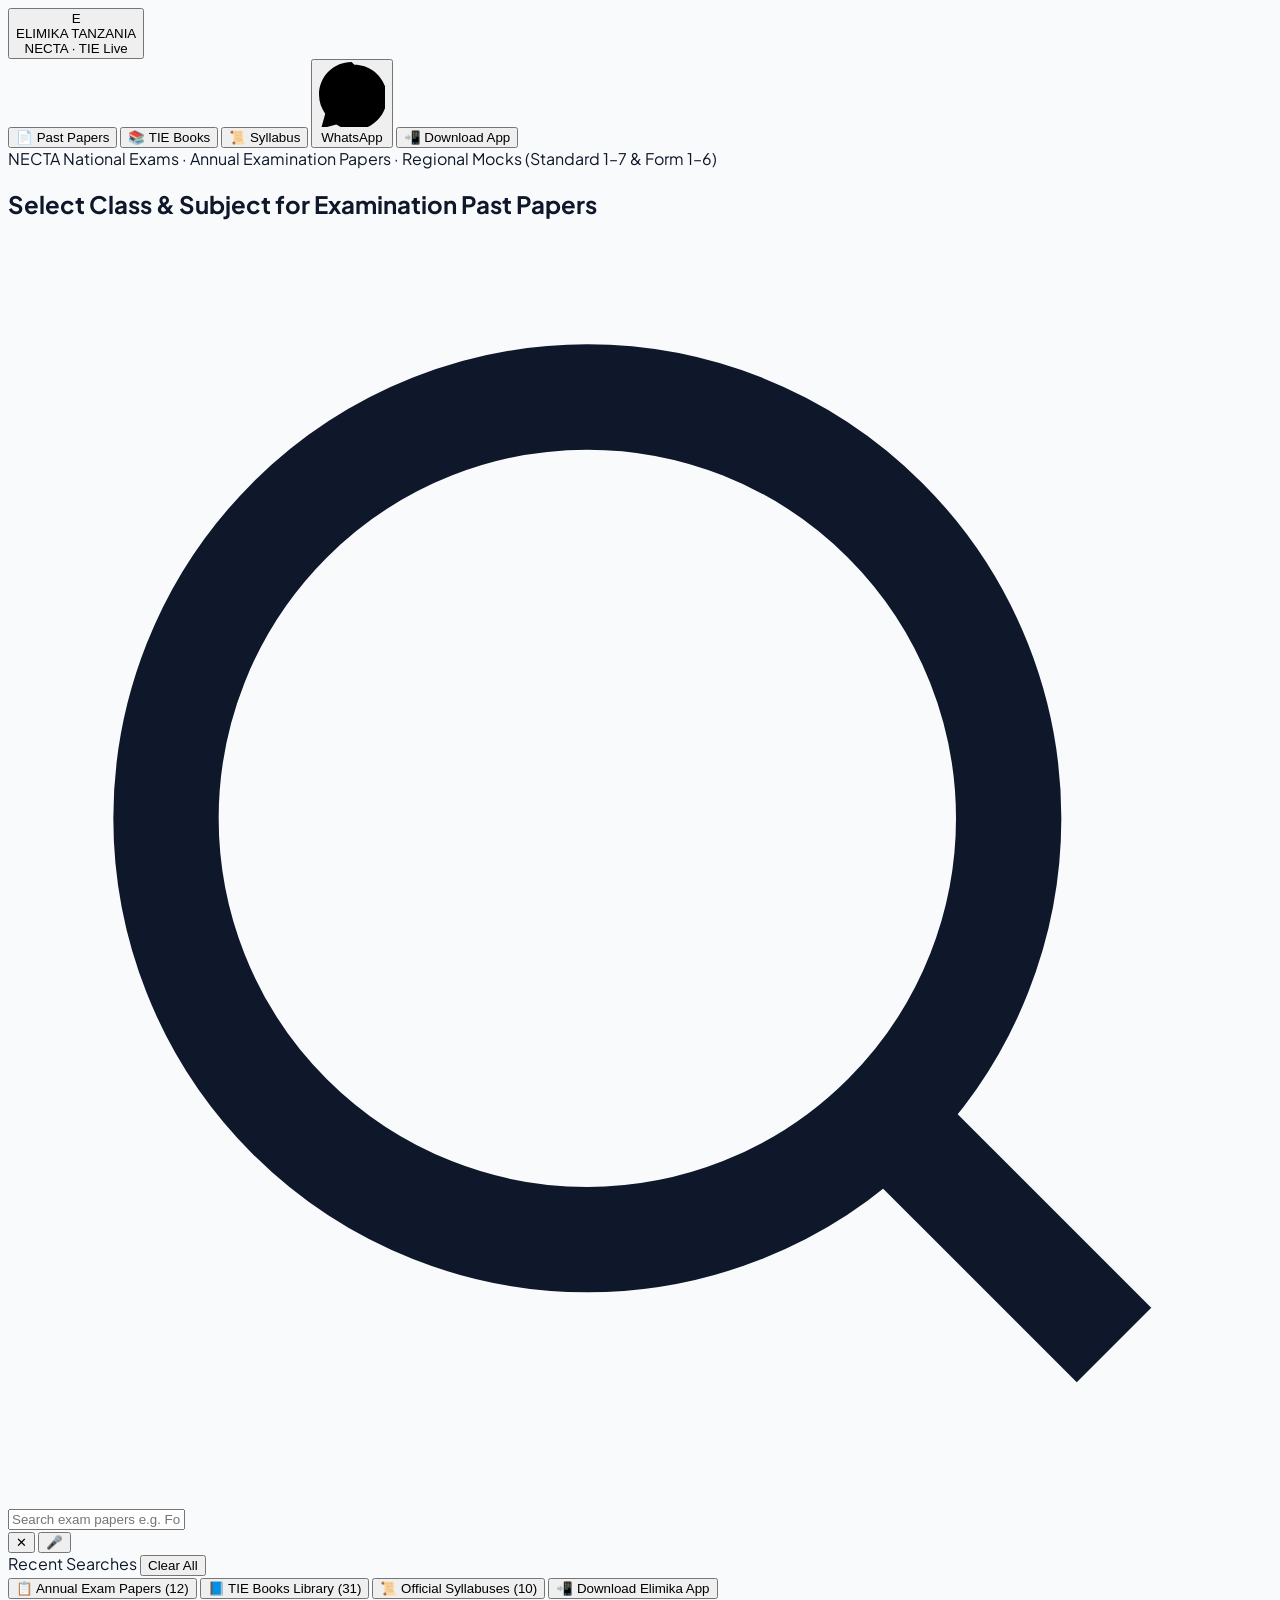
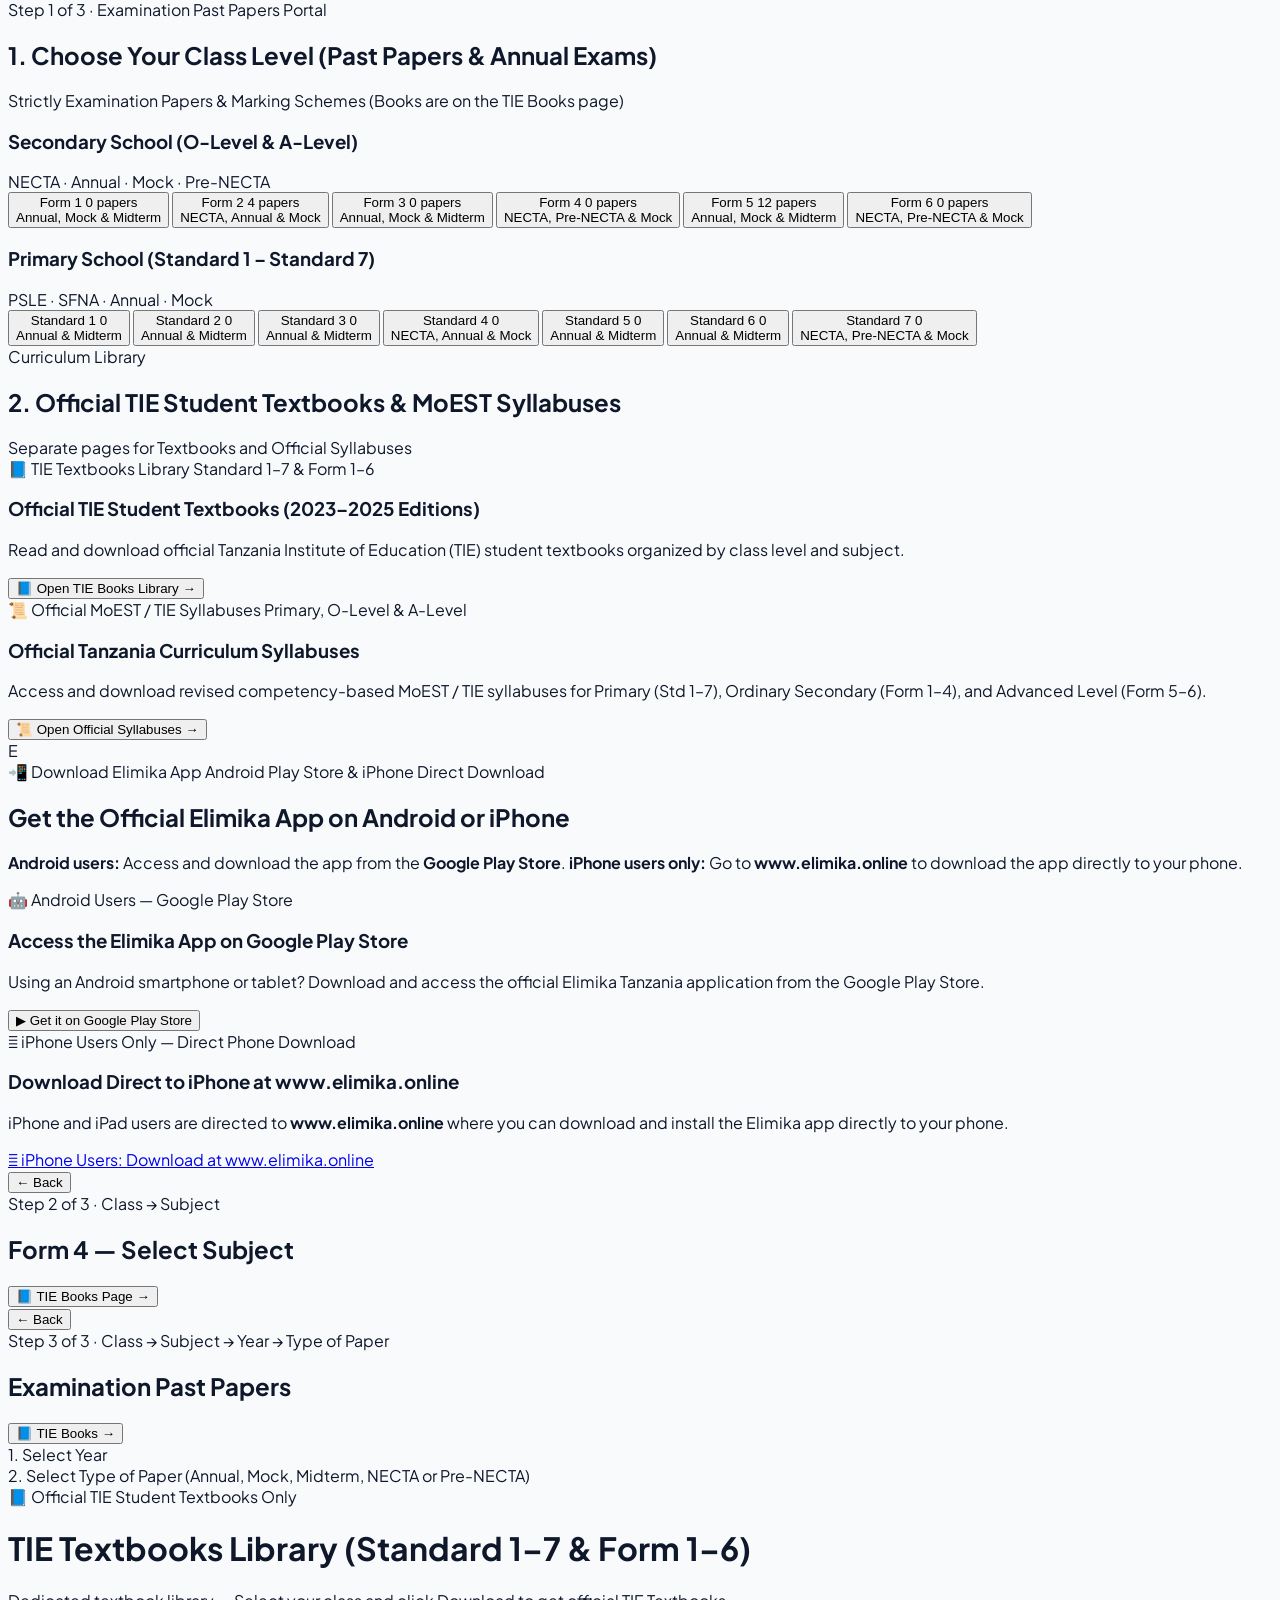
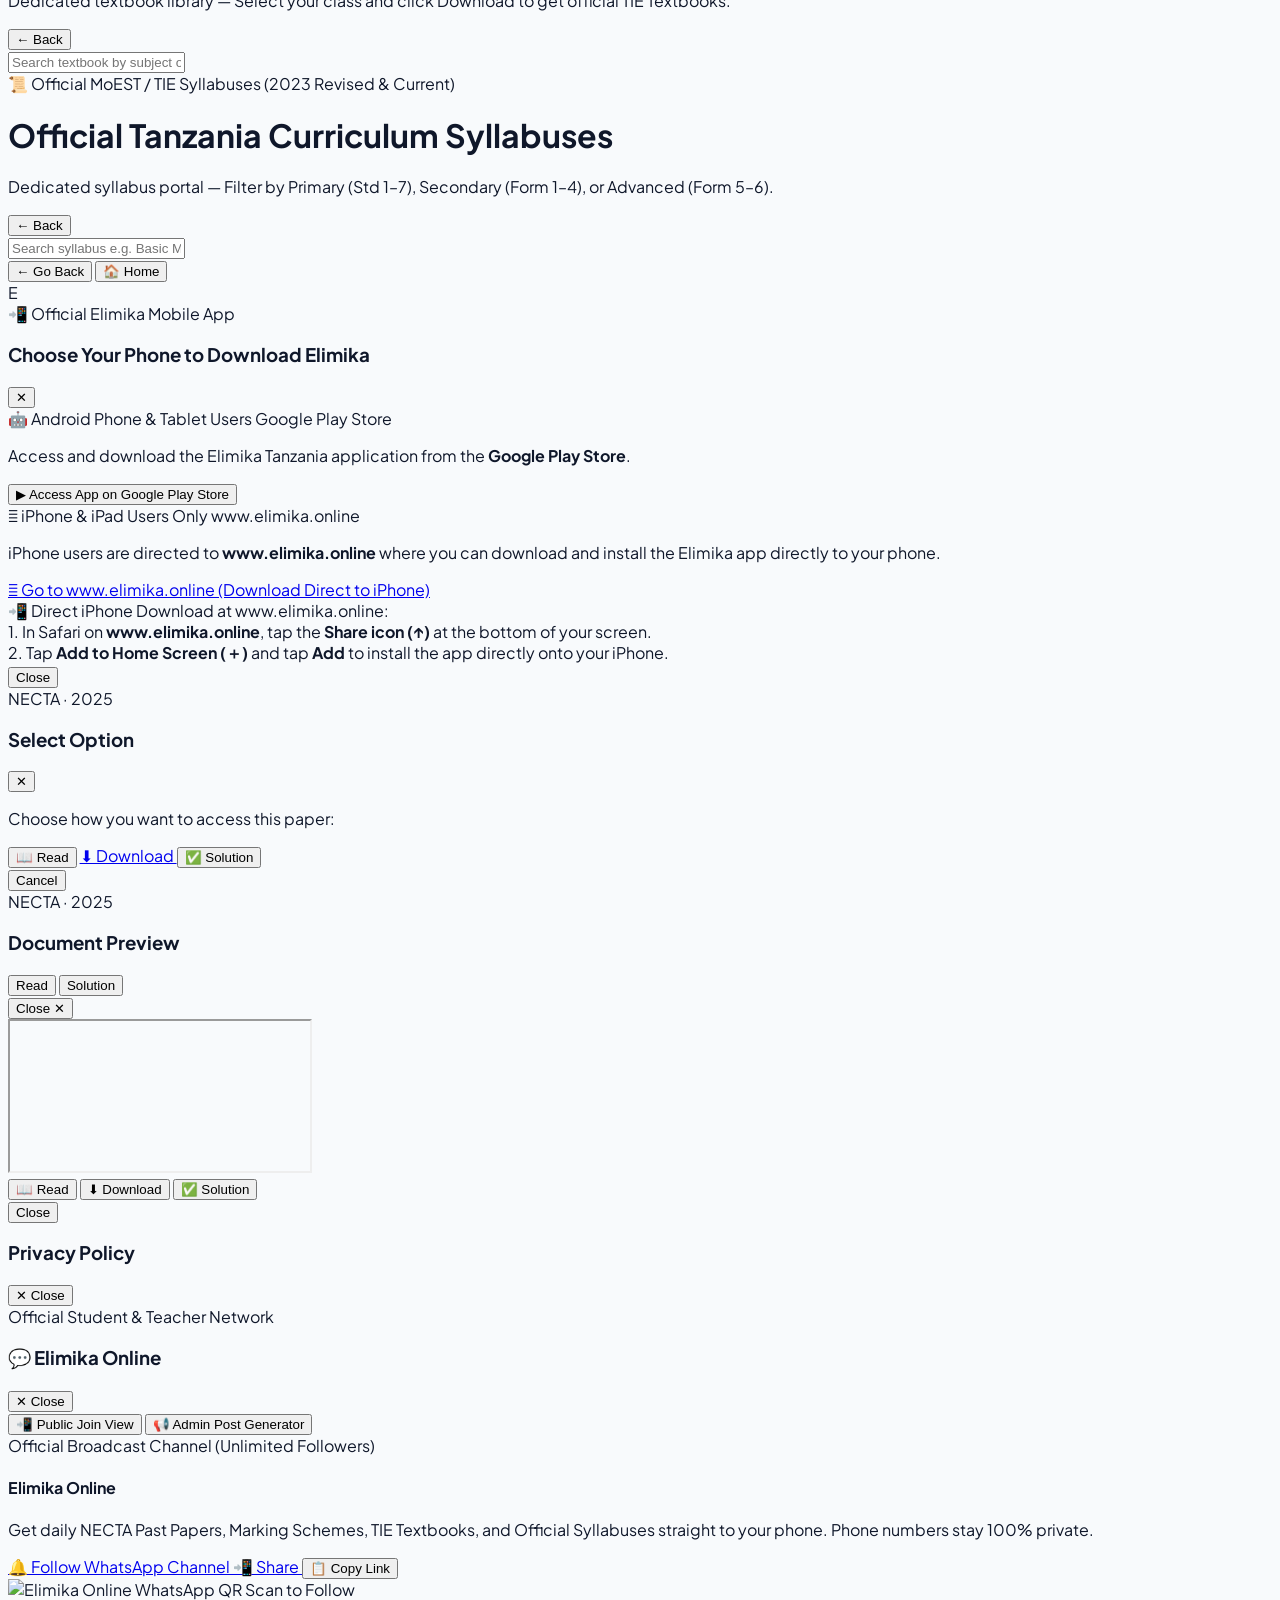
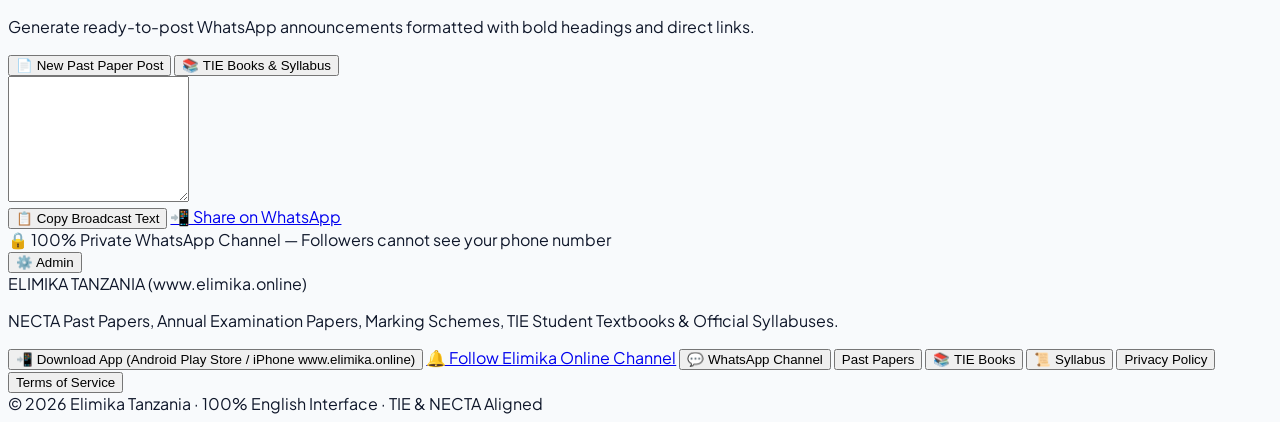
==== commit 37c945db: "Update index.html" ====
--- a/index.html
+++ b/index.html
@@ -726,7 +726,7 @@
                 rel="noopener noreferrer"
                 class="px-3 py-2 rounded-xl bg-emerald-900/60 hover:bg-emerald-900 text-white font-bold text-xs inline-flex items-center gap-1"
               >
-                <span>📲 Share with Classmates</span>
+                <span>📲 Share </span>
               </a>
               <button
                 type="button"
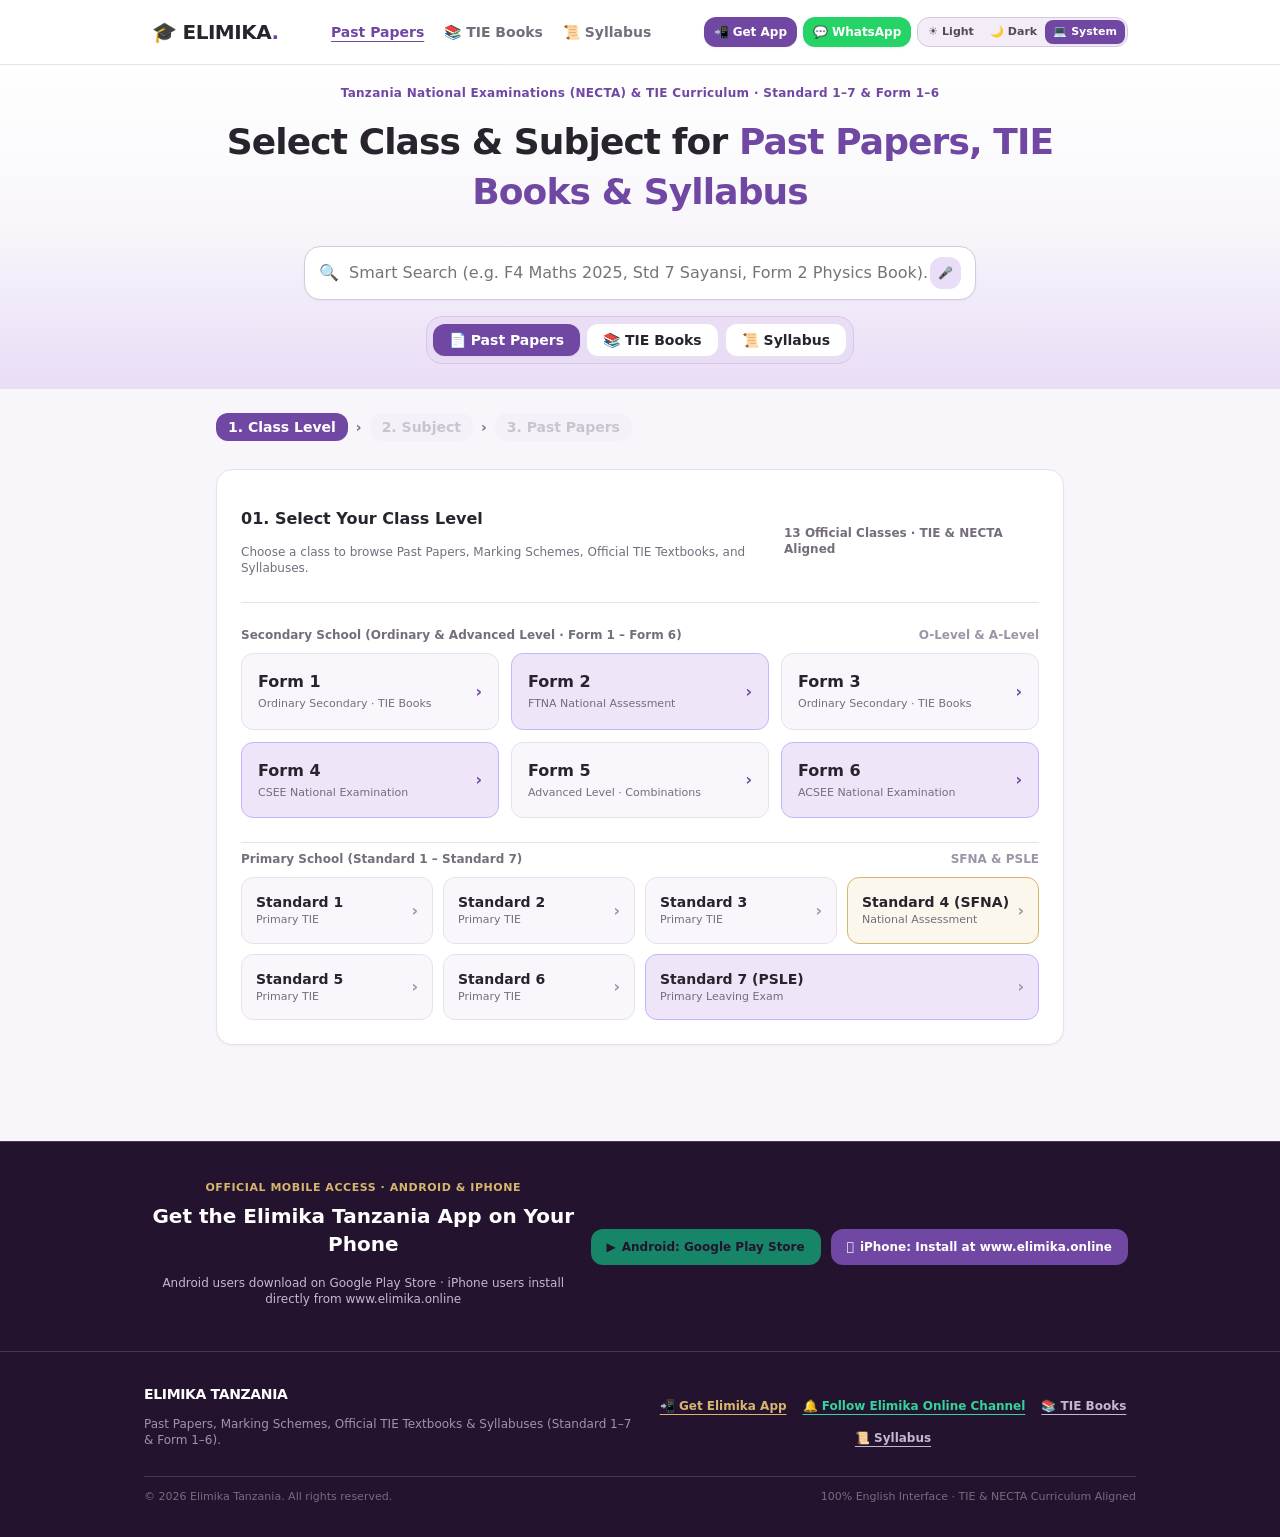
==== commit e7dcbd1d: "Update index.html" ====
--- a/index.html
+++ b/index.html
@@ -1,897 +1,659 @@
-<!DOCTYPE html>
-<html lang="en">
+<!doctype html>
+<html lang="en" class="scroll-smooth">
 <head>
   <meta charset="UTF-8" />
-  <meta name="viewport" content="width=device-width, initial-scale=1.0, maximum-scale=5.0" />
-  <meta name="google-adsense-account" content="ca-pub-7502193981138651" />
-  <script async src="https://pagead2.googlesyndication.com/pagead/js/adsbygoogle.js?client=ca-pub-7502193981138651"
-     crossorigin="anonymous"></script>
-  <link rel="canonical" href="https://www.elimika.online/" />
-  <title>ELIMIKA ONLINE (www.elimika.online) — NECTA Past Papers, Annual Exams, TIE Books &amp; Official Syllabuses</title>
-  <meta name="description" content="Official Tanzania educational website (www.elimika.online) for NECTA Past Papers, Annual Examination Papers, Marking Schemes, TIE Student Textbooks, and Official Syllabuses for Primary and Secondary Schools." />
-  <meta property="og:title" content="ELIMIKA ONLINE — NECTA Past Papers, Annual Exams, TIE Books &amp; Syllabuses" />
-  <meta property="og:description" content="Access NECTA Past Papers, Annual Examination Papers, Marking Schemes, TIE Textbooks, and Official Syllabuses for Standard 1–7 and Form 1–6 in Tanzania." />
-  <meta property="og:url" content="https://www.elimika.online/" />
-  <meta name="theme-color" content="#1d4ed8" />
+  <meta name="viewport" content="width=device-width, initial-scale=1.0" />
+  <title>Elimika TZ | Tanzania Past Papers, TIE Books &amp; Official Syllabus</title>
+  <meta name="description" content="Simple, fast access to Tanzanian NECTA past examination papers, marking schemes, official TIE textbooks, and syllabuses for Standard 1–7 and Form 1–6." />
+  <link rel="canonical" href="https://elimika.online/" />
+
+  <!-- 1. OpenGraph & WhatsApp / Telegram Preview Banner Tags -->
+  <meta property="og:title" content="Elimika TZ | Tanzania Past Papers, TIE Books &amp; Official Syllabus" />
+  <meta property="og:description" content="Simple, fast access to Tanzanian NECTA past examination papers, marking schemes, official TIE textbooks, and syllabuses for Standard 1–7 and Form 1–6." />
+  <meta property="og:type" content="website" />
+  <meta property="og:url" content="https://elimika.online/" />
+  <meta property="og:site_name" content="Elimika Tanzania" />
+  <meta property="og:image" content="https://elimika.online/pwa-512x512.png" />
+  <meta property="og:image:secure_url" content="https://elimika.online/pwa-512x512.png" />
+  <meta property="og:image:type" content="image/png" />
+  <meta property="og:image:width" content="512" />
+  <meta property="og:image:height" content="512" />
+  <meta property="og:image:alt" content="Elimika Tanzania — NECTA Past Papers, Marking Schemes, TIE Books &amp; Syllabus" />
+  <meta name="twitter:card" content="summary_large_image" />
+  <meta name="twitter:title" content="Elimika TZ | Tanzania Past Papers, TIE Books &amp; Official Syllabus" />
+  <meta name="twitter:description" content="Simple, fast access to Tanzanian NECTA past examination papers, marking schemes, official TIE textbooks, and syllabuses for Standard 1–7 and Form 1–6." />
+  <meta name="twitter:image" content="https://elimika.online/pwa-512x512.png" />
+
+  <!-- 4. PWA (Google Play Store) & Monetization Readiness -->
+  <meta name="theme-color" content="#24132F" />
+  <meta name="mobile-web-app-capable" content="yes" />
   <meta name="apple-mobile-web-app-capable" content="yes" />
-  <meta name="apple-mobile-web-app-status-bar-style" content="black-translucent" />
+  <meta name="apple-mobile-web-app-status-bar-style" content="default" />
   <meta name="apple-mobile-web-app-title" content="Elimika" />
   <link rel="manifest" href="/manifest.json" />
+  <link rel="apple-touch-icon" href="/apple-touch-icon.png" />
   <link rel="icon" type="image/svg+xml" href="/icon.svg" />
-  <link rel="apple-touch-icon" sizes="180x180" href="/apple-touch-icon.png" />
-
-  <!-- Tailwind CSS CDN -->
-  <script src="https://cdn.tailwindcss.com"></script>
-  <!-- Google Fonts: Plus Jakarta Sans -->
-  <link rel="preconnect" href="https://fonts.googleapis.com" />
-  <link rel="preconnect" href="https://fonts.gstatic.com" crossorigin />
-  <link href="https://fonts.googleapis.com/css2?family=Plus+Jakarta+Sans:wght@400;500;600;700;800&display=swap" rel="stylesheet" />
-
+  <script>
+    (function () {
+      try {
+        var mode = localStorage.getItem('elimika_theme_mode');
+        if (mode !== 'light' && mode !== 'dark' && mode !== 'system') {
+          var legacy = localStorage.getItem('elimika_dark_mode');
+          mode = legacy === 'true' ? 'dark' : legacy === 'false' ? 'light' : 'system';
+        }
+        var prefersDark = window.matchMedia && window.matchMedia('(prefers-color-scheme: dark)').matches;
+        var isDark = mode === 'dark' || (mode === 'system' && prefersDark);
+        var root = document.documentElement;
+        if (isDark) {
+          root.classList.add('dark');
+          root.setAttribute('data-theme', 'dark');
+        } else {
+          root.classList.remove('dark');
+          root.setAttribute('data-theme', 'light');
+        }
+        root.setAttribute('data-theme-mode', mode);
+      } catch (e) {}
+    })();
+  </script>
+
+  <!-- Google AdSense -->
+  <meta name="google-adsense-account" content="ca-pub-7502193981138651" />
+  <script async src="https://pagead2.googlesyndication.com/pagead/js/adsbygoogle.js?client=ca-pub-7502193981138651" crossorigin="anonymous"></script>
+
+  <script type="application/ld+json">
+    {
+      "@context": "https://schema.org",
+      "@type": "WebApplication",
+      "name": "Elimika Tanzania",
+      "url": "https://elimika.online/",
+      "description": "Simple, fast access to Tanzanian NECTA past examination papers, marking schemes, official TIE textbooks, and syllabuses for Standard 1–7 and Form 1–6.",
+      "applicationCategory": "EducationalApplication",
+      "operatingSystem": "All",
+      "image": "https://elimika.online/pwa-512x512.png",
+      "offers": { "@type": "Offer", "price": "0", "priceCurrency": "TZS" }
+    }
+  </script>
+
+  <!-- 2. Performance & Mobile Data Speed: Prebuilt Static Utility CSS with Midnight Plum Light & Dark Palettes -->
   <style>
-    body {
-      font-family: 'Plus Jakarta Sans', -apple-system, BlinkMacSystemFont, 'Segoe UI', Roboto, sans-serif;
-      background-color: #f8fafc;
-      color: #0f172a;
-      -webkit-tap-highlight-color: transparent;
-    }
-    .no-scrollbar::-webkit-scrollbar { display: none; }
-    .no-scrollbar { -ms-overflow-style: none; scrollbar-width: none; }
-    .fade-in { animation: fadeIn 0.16s ease-out; }
-    @keyframes fadeIn {
-      from { opacity: 0; transform: translateY(4px); }
-      to { opacity: 1; transform: translateY(0); }
+    :root {
+      color-scheme: light;
+      --brand-primary: #24132F;
+      --brand-secondary: #352044;
+      --btn-primary: #7047A3;
+      --btn-primary-text: #FFFFFF;
+      --accent-secondary: #E9DDF7;
+      --accent-gold: #B89545;
+      --bg-canvas: #F8F6FA;
+      --bg-nav: #24132F;
+      --bg-surface: #FFFFFF;
+      --bg-elevated: #F2EDF7;
+      --text-primary: #28232D;
+      --text-muted: #756D7C;
+      --border-subtle: #E8E1ED;
+      --color-success: #168568;
+      --color-error: #DC2626;
+    }
+    html.dark, :root[data-theme="dark"] {
+      color-scheme: dark;
+      --brand-primary: #24132F;
+      --brand-secondary: #352044;
+      --bg-canvas: #18101F;
+      --bg-nav: #24132F;
+      --bg-surface: #30223A;
+      --bg-elevated: #382844;
+      --btn-primary: #A78BFA;
+      --btn-primary-text: #18101F;
+      --accent-secondary: #C4B5FD;
+      --accent-gold: #D6B56D;
+      --text-primary: #F8F5FC;
+      --text-muted: #C4B8D0;
+      --border-subtle: #493751;
+      --color-success: #34D399;
+      --color-error: #F87171;
+    }
+    *, ::before, ::after { box-sizing: border-box; border-width: 0; border-style: solid; border-color: var(--border-subtle); }
+    html { line-height: 1.5; -webkit-text-size-adjust: 100%; font-family: Inter, ui-sans-serif, system-ui, -apple-system, BlinkMacSystemFont, "Segoe UI", Roboto, "Helvetica Neue", Arial, sans-serif; scroll-behavior: smooth; }
+    body { margin: 0; line-height: inherit; background-color: var(--bg-canvas); color: var(--text-primary); transition: background-color 0.2s, color 0.2s; }
+    html.dark body { background-color: #18101F; color: #F8F5FC; }
+    html.dark header, html.dark footer { background-color: #24132F !important; border-color: #493751 !important; }
+    html.dark .bg-white, html.dark .bg-white\/95 { background-color: #30223A !important; color: #F8F5FC; }
+    html.dark .bg-slate-50, html.dark .bg-slate-50\/70 { background-color: #18101F !important; }
+    html.dark .bg-slate-100, html.dark .bg-slate-200, html.dark .bg-slate-200\/75 { background-color: #382844 !important; color: #F8F5FC !important; }
+    html.dark .text-slate-900, html.dark .text-slate-800 { color: #F8F5FC !important; }
+    html.dark .text-slate-700, html.dark .text-slate-600, html.dark .text-slate-500, html.dark .text-slate-400 { color: #C4B8D0 !important; }
+    html.dark .border-slate-200, html.dark .border-slate-300, html.dark .border-slate-100, html.dark .border-blue-200, html.dark .border-blue-300 { border-color: #493751 !important; }
+    html.dark .bg-blue-600 { background-color: #A78BFA !important; color: #18101F !important; }
+    html.dark .bg-blue-50, html.dark .bg-blue-50\/70, html.dark .bg-blue-100 { background-color: rgba(196, 181, 253, 0.16) !important; color: #F8F5FC !important; }
+    html.dark .text-blue-600, html.dark .text-blue-700, html.dark .text-blue-800, html.dark .text-blue-900 { color: #C4B5FD !important; }
+    html.dark .bg-emerald-600, html.dark .bg-emerald-500 { background-color: #34D399 !important; color: #18101F !important; }
+    html.dark .text-emerald-700, html.dark .text-emerald-800, html.dark .text-emerald-900, html.dark .text-emerald-950 { color: #34D399 !important; }
+    html.dark .bg-emerald-50, html.dark .bg-emerald-100 { background-color: rgba(52, 211, 153, 0.15) !important; color: #F8F5FC !important; }
+    html.dark .bg-amber-400, html.dark .bg-amber-500 { background-color: #D6B56D !important; color: #18101F !important; }
+    html.dark .text-amber-400, html.dark .text-amber-700, html.dark .text-amber-800, html.dark .text-amber-900, html.dark .text-amber-950 { color: #D6B56D !important; }
+    html.dark .bg-amber-50, html.dark .bg-amber-100 { background-color: rgba(214, 181, 109, 0.15) !important; color: #F8F5FC !important; }
+    html.dark .bg-rose-600 { background-color: #F87171 !important; color: #18101F !important; }
+    a { color: inherit; text-decoration: inherit; }
+    button, input, select, textarea { font-family: inherit; font-size: 100%; font-weight: inherit; line-height: inherit; color: inherit; margin: 0; padding: 0; background-color: transparent; }
+    button, [role="button"] { cursor: pointer; }
+    button:disabled { cursor: not-allowed; opacity: 0.5; }
+    .min-h-screen { min-height: 100vh; }
+    .w-full { width: 100%; }
+    .max-w-full { max-width: 100%; }
+    .max-w-5xl { max-width: 64rem; }
+    .max-w-4xl { max-width: 56rem; }
+    .max-w-2xl { max-width: 42rem; }
+    .max-w-lg { max-width: 32rem; }
+    .max-w-md { max-width: 28rem; }
+    .mx-auto { margin-left: auto; margin-right: auto; }
+    .flex { display: flex; }
+    .inline-flex { display: inline-flex; }
+    .grid { display: grid; }
+    .hidden { display: none !important; }
+    .block { display: block; }
+    .inline-block { display: inline-block; }
+    .flex-col { flex-direction: column; }
+    .flex-wrap { flex-wrap: wrap; }
+    .flex-1 { flex: 1 1 0%; }
+    .flex-grow { flex-grow: 1; }
+    .shrink-0 { flex-shrink: 0; }
+    .items-center { align-items: center; }
+    .items-start { align-items: flex-start; }
+    .justify-center { justify-content: center; }
+    .justify-between { justify-content: space-between; }
+    .justify-end { justify-content: flex-end; }
+    .gap-1 { gap: 0.25rem; }
+    .gap-1\.5 { gap: 0.375rem; }
+    .gap-2 { gap: 0.5rem; }
+    .gap-2\.5 { gap: 0.625rem; }
+    .gap-3 { gap: 0.75rem; }
+    .gap-3\.5 { gap: 0.875rem; }
+    .gap-4 { gap: 1rem; }
+    .gap-5 { gap: 1.25rem; }
+    .space-y-1 > :not([hidden]) ~ :not([hidden]) { margin-top: 0.25rem; }
+    .space-y-1\.5 > :not([hidden]) ~ :not([hidden]) { margin-top: 0.375rem; }
+    .space-y-2 > :not([hidden]) ~ :not([hidden]) { margin-top: 0.5rem; }
+    .space-y-2\.5 > :not([hidden]) ~ :not([hidden]) { margin-top: 0.625rem; }
+    .space-y-3 > :not([hidden]) ~ :not([hidden]) { margin-top: 0.75rem; }
+    .space-y-4 > :not([hidden]) ~ :not([hidden]) { margin-top: 1rem; }
+    .space-y-5 > :not([hidden]) ~ :not([hidden]) { margin-top: 1.25rem; }
+    .space-y-6 > :not([hidden]) ~ :not([hidden]) { margin-top: 1.5rem; }
+    .space-y-8 > :not([hidden]) ~ :not([hidden]) { margin-top: 2rem; }
+    .grid-cols-1 { grid-template-columns: repeat(1, minmax(0, 1fr)); }
+    .grid-cols-2 { grid-template-columns: repeat(2, minmax(0, 1fr)); }
+    .col-span-2 { grid-column: span 2 / span 2; }
+    .p-0\.5 { padding: 0.125rem; }
+    .p-1 { padding: 0.25rem; }
+    .p-1\.5 { padding: 0.375rem; }
+    .p-2 { padding: 0.5rem; }
+    .p-3 { padding: 0.75rem; }
+    .p-3\.5 { padding: 0.875rem; }
+    .p-4 { padding: 1rem; }
+    .p-5 { padding: 1.25rem; }
+    .p-6 { padding: 1.5rem; }
+    .px-2 { padding-left: 0.5rem; padding-right: 0.5rem; }
+    .px-2\.5 { padding-left: 0.625rem; padding-right: 0.625rem; }
+    .px-3 { padding-left: 0.75rem; padding-right: 0.75rem; }
+    .px-3\.5 { padding-left: 0.875rem; padding-right: 0.875rem; }
+    .px-4 { padding-left: 1rem; padding-right: 1rem; }
+    .py-0\.5 { padding-top: 0.125rem; padding-bottom: 0.125rem; }
+    .py-1 { padding-top: 0.25rem; padding-bottom: 0.25rem; }
+    .py-1\.5 { padding-top: 0.375rem; padding-bottom: 0.375rem; }
+    .py-2 { padding-top: 0.5rem; padding-bottom: 0.5rem; }
+    .py-2\.5 { padding-top: 0.625rem; padding-bottom: 0.625rem; }
+    .py-3 { padding-top: 0.75rem; padding-bottom: 0.75rem; }
+    .py-6 { padding-top: 1.5rem; padding-bottom: 1.5rem; }
+    .py-8 { padding-top: 2rem; padding-bottom: 2rem; }
+    .py-10 { padding-top: 2.5rem; padding-bottom: 2.5rem; }
+    .pt-2 { padding-top: 0.5rem; }
+    .pt-2\.5 { padding-top: 0.625rem; }
+    .pt-3 { padding-top: 0.75rem; }
+    .pt-4 { padding-top: 1rem; }
+    .pt-5 { padding-top: 1.25rem; }
+    .pb-1 { padding-bottom: 0.25rem; }
+    .pb-3 { padding-bottom: 0.75rem; }
+    .pb-3\.5 { padding-bottom: 0.875rem; }
+    .pb-6 { padding-bottom: 1.5rem; }
+    .pb-24 { padding-bottom: 6rem; }
+    .pl-9 { padding-left: 2.25rem; }
+    .pr-4 { padding-right: 1rem; }
+    .mt-0\.5 { margin-top: 0.125rem; }
+    .mt-1 { margin-top: 0.25rem; }
+    .mt-2 { margin-top: 0.5rem; }
+    .mt-auto { margin-top: auto; }
+    .mb-1 { margin-bottom: 0.25rem; }
+    .mb-1\.5 { margin-bottom: 0.375rem; }
+    .mb-2 { margin-bottom: 0.5rem; }
+    .mb-3 { margin-bottom: 0.75rem; }
+    .mr-1 { margin-right: 0.25rem; }
+    .mr-2\.5 { margin-right: 0.625rem; }
+    .h-14 { height: 3.5rem; }
+    .h-9 { height: 2.25rem; }
+    .h-8 { height: 2rem; }
+    .h-5 { height: 1.25rem; }
+    .h-4 { height: 1rem; }
+    .h-3\.5 { height: 0.875rem; }
+    .h-\[90vh\] { height: 90vh; }
+    .h-full { height: 100%; }
+    .w-9 { width: 2.25rem; }
+    .w-8 { width: 2rem; }
+    .w-5 { width: 1.25rem; }
+    .w-4 { width: 1rem; }
+    .w-3\.5 { width: 0.875rem; }
+    .w-24 { width: 6rem; }
+    .h-24 { height: 6rem; }
+    .w-\[92\%\] { width: 92%; }
+    .min-w-0 { min-width: 0px; }
+    .min-w-\[240px\] { min-width: 240px; }
+    .relative { position: relative; }
+    .absolute { position: absolute; }
+    .fixed { position: fixed; }
+    .sticky { position: sticky; }
+    .inset-0 { top: 0; right: 0; bottom: 0; left: 0; }
+    .inset-x-0 { left: 0; right: 0; }
+    .top-0 { top: 0; }
+    .top-3 { top: 0.75rem; }
+    .top-full { top: 100%; }
+    .bottom-0 { bottom: 0; }
+    .bottom-5 { bottom: 1.25rem; }
+    .bottom-16 { bottom: 4rem; }
+    .left-0 { left: 0; }
+    .left-3 { left: 0.75rem; }
+    .left-1\/2 { left: 50%; }
+    .right-0 { right: 0; }
+    .-translate-x-1\/2 { transform: translateX(-50%); }
+    .z-10 { z-index: 10; }
+    .z-30 { z-index: 30; }
+    .z-40 { z-index: 40; }
+    .z-50 { z-index: 50; }
+    .overflow-hidden { overflow: hidden; }
+    .overflow-x-auto { overflow-x: auto; }
+    .overflow-y-auto { overflow-y: auto; }
+    .truncate { overflow: hidden; text-overflow: ellipsis; white-space: nowrap; }
+    .whitespace-nowrap { white-space: nowrap; }
+    .rounded-md { border-radius: 0.375rem; }
+    .rounded-lg { border-radius: 0.5rem; }
+    .rounded-xl { border-radius: 0.75rem; }
+    .rounded-2xl { border-radius: 1rem; }
+    .rounded-3xl { border-radius: 1.5rem; }
+    .rounded-full { border-radius: 9999px; }
+    .border { border-width: 1px; }
+    .border-b { border-bottom-width: 1px; }
+    .border-t { border-top-width: 1px; }
+    .border-4 { border-width: 4px; }
+    .border-0 { border-width: 0px; }
+    .border-slate-100 { border-color: #E8E1ED; }
+    .border-slate-200 { border-color: #E8E1ED; }
+    .border-slate-300 { border-color: #D5C8E0; }
+    .border-slate-700 { border-color: #493751; }
+    .border-slate-800 { border-color: #493751; }
+    .border-blue-200 { border-color: #D5C8E0; }
+    .border-blue-300 { border-color: #C4B5FD; }
+    .border-blue-600 { border-color: #7047A3; }
+    .border-emerald-200 { border-color: #a7f3d0; }
+    .border-emerald-300 { border-color: #6ee7b7; }
+    .border-emerald-400 { border-color: #34d399; }
+    .border-emerald-500 { border-color: #168568; }
+    .border-emerald-700 { border-color: #168568; }
+    .border-amber-200 { border-color: #E5D19C; }
+    .border-amber-300 { border-color: #D6B56D; }
+    .border-amber-400 { border-color: #B89545; }
+    .border-amber-600 { border-color: #B89545; }
+    .border-rose-200 { border-color: #fecdd3; }
+    .border-t-blue-600 { border-top-color: #7047A3; }
+    .bg-white { background-color: #FFFFFF; }
+    .bg-white\/95 { background-color: rgba(255, 255, 255, 0.96); }
+    .bg-slate-50 { background-color: #F8F6FA; }
+    .bg-slate-50\/70 { background-color: rgba(248, 246, 250, 0.8); }
+    .bg-slate-100 { background-color: #F2EDF7; }
+    .bg-slate-200 { background-color: #E9DDF7; }
+    .bg-slate-200\/75 { background-color: rgba(233, 221, 247, 0.8); }
+    .bg-slate-800 { background-color: #352044; }
+    .bg-slate-900 { background-color: #24132F; }
+    .bg-slate-900\/75 { background-color: rgba(36, 19, 47, 0.78); }
+    .bg-slate-950 { background-color: #24132F; }
+    .bg-blue-50 { background-color: #E9DDF7; }
+    .bg-blue-50\/70 { background-color: rgba(233, 221, 247, 0.75); }
+    .bg-blue-100 { background-color: #E9DDF7; }
+    .bg-blue-600 { background-color: #7047A3; }
+    .bg-emerald-50 { background-color: #EBF7F3; }
+    .bg-emerald-100 { background-color: #D1FAE5; }
+    .bg-emerald-500 { background-color: #168568; }
+    .bg-emerald-600 { background-color: #168568; }
+    .bg-amber-50 { background-color: #FAF5E8; }
+    .bg-amber-50\/70 { background-color: rgba(250, 245, 232, 0.8); }
+    .bg-amber-100 { background-color: #F5EBD0; }
+    .bg-amber-400 { background-color: #B89545; }
+    .bg-amber-500 { background-color: #B89545; }
+    .bg-rose-50 { background-color: #FEF2F2; }
+    .bg-rose-600 { background-color: #DC2626; }
+    .bg-\[\#25D366\] { background-color: #25D366; }
+    .bg-gradient-hero { background: linear-gradient(to bottom, #FFFFFF, #F8F6FA, #E9DDF7); }
+    html.dark .bg-gradient-hero { background: linear-gradient(to bottom, #24132F, #18101F); }
+    .bg-gradient-emerald { background: linear-gradient(to right, #24132F, #352044, #7047A3); }
+    .bg-gradient-amber { background: linear-gradient(to right, #B89545, #D6B56D, #E5C678); }
+    .text-white { color: #FFFFFF; }
+    .text-slate-300 { color: #C4B8D0; }
+    .text-slate-400 { color: #9E94A8; }
+    .text-slate-500 { color: #756D7C; }
+    .text-slate-600 { color: #756D7C; }
+    .text-slate-700 { color: #524A5B; }
+    .text-slate-800 { color: #28232D; }
+    .text-slate-900 { color: #28232D; }
+    .text-slate-950 { color: #24132F; }
+    .text-blue-600 { color: #7047A3; }
+    .text-blue-700 { color: #7047A3; }
+    .text-blue-800 { color: #352044; }
+    .text-blue-900 { color: #24132F; }
+    .text-emerald-50 { color: #F8F5FC; }
+    .text-emerald-100 { color: #E9DDF7; }
+    .text-emerald-400 { color: #34D399; }
+    .text-emerald-600 { color: #168568; }
+    .text-emerald-700 { color: #168568; }
+    .text-emerald-800 { color: #168568; }
+    .text-emerald-900 { color: #0F5C48; }
+    .text-emerald-950 { color: #0F5C48; }
+    .text-amber-300 { color: #D6B56D; }
+    .text-amber-400 { color: #D6B56D; }
+    .text-amber-700 { color: #B89545; }
+    .text-amber-800 { color: #8A6D2B; }
+    .text-amber-900 { color: #5C4718; }
+    .text-amber-950 { color: #3E2F0E; }
+    .text-rose-600 { color: #DC2626; }
+    .text-rose-700 { color: #B91C1C; }
+    .text-rose-900 { color: #7F1D1D; }
+    .text-sky-400 { color: #C4B5FD; }
+    .text-\[10px\] { font-size: 10px; }
+    .text-\[11px\] { font-size: 11px; }
+    .text-xs { font-size: 0.75rem; line-height: 1rem; }
+    .text-sm { font-size: 0.875rem; line-height: 1.25rem; }
+    .text-base { font-size: 1rem; line-height: 1.5rem; }
+    .text-lg { font-size: 1.125rem; line-height: 1.75rem; }
+    .text-xl { font-size: 1.25rem; line-height: 1.75rem; }
+    .text-2xl { font-size: 1.5rem; line-height: 2rem; }
+    .font-medium { font-weight: 500; }
+    .font-semibold { font-weight: 600; }
+    .font-bold { font-weight: 700; }
+    .font-extrabold { font-weight: 800; }
+    .font-black { font-weight: 900; }
+    .uppercase { text-transform: uppercase; }
+    .tracking-tight { letter-spacing: -0.025em; }
+    .tracking-wide { letter-spacing: 0.025em; }
+    .tracking-wider { letter-spacing: 0.05em; }
+    .leading-snug { line-height: 1.375; }
+    .leading-relaxed { line-height: 1.625; }
+    .text-left { text-align: left; }
+    .text-center { text-align: center; }
+    .underline { text-decoration: underline; }
+    .underline-offset-4 { text-underline-offset: 4px; }
+    .tabular-nums { font-variant-numeric: tabular-nums; }
+    .shadow-sm { box-shadow: 0 1px 2px 0 rgba(0, 0, 0, 0.05); }
+    .shadow-md { box-shadow: 0 4px 6px -1px rgba(0, 0, 0, 0.1); }
+    .shadow-xl { box-shadow: 0 20px 25px -5px rgba(0, 0, 0, 0.1); }
+    .shadow-2xl { box-shadow: 0 25px 50px -12px rgba(0, 0, 0, 0.25); }
+    .backdrop-blur-md { backdrop-filter: blur(12px); }
+    .backdrop-blur-sm { backdrop-filter: blur(4px); }
+    .transition-colors { transition: background-color 0.15s, border-color 0.15s, color 0.15s; }
+    .transition-all { transition: all 0.15s ease; }
+    .focus\:outline-none:focus { outline: none; }
+    .hover\:bg-blue-50:hover { background-color: #eff6ff; }
+    .hover\:bg-blue-700:hover { background-color: #1d4ed8; }
+    .hover\:bg-emerald-600:hover { background-color: #059669; }
+    .hover\:bg-emerald-700:hover { background-color: #047857; }
+    .hover\:bg-slate-100:hover { background-color: #f1f5f9; }
+    .hover\:bg-slate-200:hover { background-color: #e2e8f0; }
+    .hover\:bg-slate-800:hover { background-color: #1e293b; }
+    .hover\:border-blue-400:hover { border-color: #60a5fa; }
+    .hover\:border-blue-500:hover { border-color: #3b82f6; }
+    .hover\:border-emerald-600:hover { border-color: #059669; }
+    .hover\:underline:hover { text-decoration: underline; }
+    @keyframes spin { to { transform: rotate(360deg); } }
+    .animate-spin { animation: spin 1s linear infinite; }
+    @media (min-width: 640px) {
+      .sm\:px-6 { padding-left: 1.5rem; padding-right: 1.5rem; }
+      .sm\:p-5 { padding: 1.25rem; }
+      .sm\:p-6 { padding: 1.5rem; }
+      .sm\:h-16 { height: 4rem; }
+      .sm\:text-xl { font-size: 1.25rem; }
+      .sm\:text-3xl { font-size: 1.875rem; }
+      .sm\:text-4xl { font-size: 2.25rem; }
+      .sm\:text-base { font-size: 1rem; }
+      .sm\:text-sm { font-size: 0.875rem; }
+      .sm\:text-xs { font-size: 0.75rem; }
+      .sm\:grid-cols-2 { grid-template-columns: repeat(2, minmax(0, 1fr)); }
+      .sm\:grid-cols-3 { grid-template-columns: repeat(3, minmax(0, 1fr)); }
+      .sm\:grid-cols-4 { grid-template-columns: repeat(4, minmax(0, 1fr)); }
+      .sm\:flex-row { flex-direction: row; }
+      .sm\:items-center { align-items: center; }
+      .sm\:inline { display: inline !important; }
+      .sm\:hidden { display: none !important; }
+    }
+    @media (min-width: 768px) {
+      .md\:grid-cols-2 { grid-template-columns: repeat(2, minmax(0, 1fr)); }
+    }
+    @media (min-width: 1024px) {
+      .lg\:flex { display: flex !important; }
     }
   </style>
 <script src="/_aistudio-iframe.js?v=1f94f900"></script></head>
-<body class="min-h-screen flex flex-col bg-slate-50 text-slate-900 selection:bg-blue-600 selection:text-white">
-
-  <!-- ==================== STICKY TOP NAVIGATION BAR (NO GAMES, NO QUIZZES, NO MOHA AI) ==================== -->
-  <header class="sticky top-0 z-40 bg-white/95 backdrop-blur-md border-b border-slate-200 shadow-xs">
-    <div class="max-w-6xl mx-auto px-2.5 sm:px-6 h-14 sm:h-16 flex items-center justify-between gap-1.5 sm:gap-2">
-      <!-- Brand -->
-      <button onclick="resetToHome()" class="flex items-center gap-2 text-left group cursor-pointer shrink-0">
-        <div class="w-8 h-8 sm:w-10 sm:h-10 rounded-xl bg-slate-900 text-white flex items-center justify-center font-black text-sm sm:text-lg shadow-xs group-hover:bg-blue-700 transition-colors">
-          E
-        </div>
-        <div>
-          <div class="font-extrabold text-xs sm:text-base tracking-tight text-slate-900 leading-none">
-            ELIMIKA <span class="text-blue-600">TANZANIA</span>
-          </div>
-          <div class="text-[9px] sm:text-[10px] font-bold text-slate-500 tracking-wider uppercase mt-0.5 flex items-center gap-1">
-            <span>NECTA · TIE</span>
-            <span id="syncBadge" class="inline-flex items-center gap-1 px-1.5 py-0.5 rounded bg-emerald-50 text-emerald-700 border border-emerald-200 text-[8px] sm:text-[9px]">
-              <span class="w-1.5 h-1.5 rounded-full bg-emerald-500 animate-pulse"></span> Live
-            </span>
-          </div>
-        </div>
-      </button>
-
-      <!-- Clean Website Navigation: Past Papers, TIE Books, Syllabus, WhatsApp, and App Download (Play Store for Android / www.elimika.online for iPhone) -->
-      <nav class="flex items-center gap-1 sm:gap-1.5 overflow-x-auto no-scrollbar py-1">
-        <button id="nav-papers" onclick="resetToHome()" class="px-2.5 sm:px-3 py-1.5 rounded-xl text-[11px] sm:text-xs font-bold whitespace-nowrap transition-all cursor-pointer bg-slate-900 text-white shrink-0">
-          📄 Past Papers
+<body class="min-h-screen w-full max-w-full flex flex-col">
+
+  <!-- TOP BAR CONTRACT: Brand, Nav Links, Primary Actions (Get App, WhatsApp, Dark Mode) -->
+  <header class="sticky top-0 z-40 bg-white/95 backdrop-blur-md border-b border-slate-200 transition-colors">
+    <div class="max-w-5xl mx-auto px-2.5 sm:px-6 h-14 sm:h-16 flex items-center justify-between gap-2">
+      <a href="#home" onclick="resetToStep1(); return false;" class="text-sm sm:text-xl font-black tracking-tight text-slate-900 whitespace-nowrap shrink-0 flex items-center gap-1.5">
+        <span class="text-blue-600 text-lg sm:text-xl">🎓</span>
+        <span>ELIMIKA<span class="text-blue-600">.</span></span>
+      </a>
+
+      <nav class="hidden lg:flex items-center gap-5 text-sm font-semibold text-slate-600">
+        <button id="nav-papers" onclick="resetToStep1()" class="text-blue-600 font-bold underline underline-offset-4">Past Papers</button>
+        <button id="nav-books" onclick="openBooksPage()">📚 TIE Books</button>
+        <button id="nav-syllabus" onclick="openSyllabusPage()">📜 Syllabus</button>
+      </nav>
+
+      <div class="flex items-center gap-1.5 sm:gap-2 shrink-0">
+        <!-- Device-Aware Get App Button (Android -> Play Store, iPhone -> www.elimika.online) -->
+        <button id="headerGetAppBtn" onclick="handleGetAppInstall()" class="px-2.5 sm:px-3.5 py-1.5 sm:py-2 rounded-xl font-bold text-[11px] sm:text-xs flex items-center gap-1 shadow-sm bg-blue-600 hover:bg-blue-700 text-white whitespace-nowrap shrink-0">
+          <span>📲</span>
+          <span id="headerGetAppLabel">Get App</span>
         </button>
-        <button id="nav-books" onclick="openPage('books')" class="px-2.5 sm:px-3 py-1.5 rounded-xl text-[11px] sm:text-xs font-bold whitespace-nowrap transition-all cursor-pointer text-slate-700 hover:bg-slate-100 shrink-0">
-          📚 TIE Books
-        </button>
-        <button id="nav-syllabus" onclick="openPage('syllabus')" class="px-2.5 sm:px-3 py-1.5 rounded-xl text-[11px] sm:text-xs font-bold whitespace-nowrap transition-all cursor-pointer text-slate-700 hover:bg-slate-100 shrink-0">
-          📜 Syllabus
-        </button>
-        <button onclick="openWhatsappModal()" class="px-2.5 sm:px-3 py-1.5 rounded-xl text-[11px] sm:text-xs font-bold whitespace-nowrap transition-all cursor-pointer bg-[#25D366] hover:bg-[#1ebe5d] text-white shadow-xs flex items-center gap-1 shrink-0" title="WhatsApp Channel">
-          <svg class="w-3.5 h-3.5 fill-current shrink-0" viewBox="0 0 24 24" aria-hidden="true">
-            <path d="M12.031 6.172c-3.181 0-5.767 2.586-5.768 5.766-.001 1.298.38 2.27 1.019 3.287l-.582 2.128 2.182-.573c.978.58 1.911.928 3.145.929 3.178 0 5.767-2.587 5.768-5.766.001-3.187-2.575-5.77-5.764-5.771zm3.392 8.244c-.144.405-.837.774-1.17.824-.299.045-.677.063-1.092-.069-.252-.08-.575-.187-.988-.365-1.739-.751-2.874-2.502-2.961-2.617-.087-.116-.708-.94-.708-1.793s.448-1.273.607-1.446c.159-.173.346-.217.462-.217l.332.006c.106.005.249-.04.39.298.144.347.491 1.2.534 1.287.043.087.072.188.014.304-.058.116-.087.188-.173.289l-.26.304c-.087.086-.177.18-.076.354.101.174.449.741.964 1.201.662.591 1.221.774 1.394.86s.274.072.376-.043c.101-.116.433-.506.549-.68.116-.173.231-.145.39-.087s1.011.477 1.184.564.289.13.332.202c.045.072.045.419-.1.824zm-3.423-14.416c-6.627 0-12 5.373-12 12 0 2.625.846 5.059 2.284 7.033l-1.494 5.457 5.586-1.466c1.911 1.251 4.187 1.976 6.624 1.976 6.627 0 12-5.373 12-12s-5.373-12-12-12z"/>
-          </svg>
+
+        <!-- Top Bar WhatsApp Button (No floating icon on screen) -->
+        <button onclick="openWhatsappModal()" class="px-2.5 sm:px-3 py-1.5 sm:py-2 rounded-xl font-bold text-[11px] sm:text-xs flex items-center gap-1 shadow-sm bg-[#25D366] text-white whitespace-nowrap shrink-0" title="Join Elimika WhatsApp Channel">
+          <span>💬</span>
           <span class="hidden sm:inline">WhatsApp</span>
         </button>
-        <!-- App Download Option (Replaces "Go to App": Android -> Google Play Store, iPhone -> www.elimika.online direct download) -->
-        <button id="topGetAppBtn" onclick="openAppDownloadModal()" class="px-2.5 sm:px-3.5 py-1.5 rounded-xl text-[11px] sm:text-xs font-black whitespace-nowrap transition-all cursor-pointer bg-emerald-600 hover:bg-emerald-700 text-white shadow-xs flex items-center gap-1 shrink-0" title="Download Elimika App (Android Play Store & iPhone Direct Download)">
-          <span id="topGetAppIcon">📲</span>
-          <span id="topGetAppLabel">Download App</span>
-        </button>
-      </nav>
-    </div>
-  </header>
-
-  <!-- ==================== MAIN CONTENT AREA ==================== -->
-  <main class="flex-grow pb-24">
-
-    <!-- =========================================================================
-         PAGE 1: EXAMINATION PAST PAPERS PORTAL (STRICTLY PAPERS ONLY — NO BOOKS)
-         ========================================================================= -->
-    <div id="page-papers" class="fade-in">
-      <!-- Hero & Fast Search Section -->
-      <section class="pt-5 pb-6 bg-gradient-to-b from-white via-slate-50 to-slate-100 border-b border-slate-200">
-        <div class="max-w-4xl mx-auto px-4 sm:px-6 text-center space-y-4">
-          <div class="text-xs font-bold text-blue-700 uppercase tracking-wider">
-            NECTA National Exams · Annual Examination Papers · Regional Mocks (Standard 1–7 &amp; Form 1–6)
-          </div>
-          <h1 class="text-2xl sm:text-4xl font-extrabold text-slate-900 tracking-tight leading-tight">
-            Select Class &amp; Subject for <span class="text-blue-600">Examination Past Papers</span>
-          </h1>
-
-          <!-- Fast Debounced Search Bar + Recent Search Queries Dropdown -->
-          <div id="smartSearchContainer" class="relative max-w-2xl mx-auto">
-            <svg class="w-5 h-5 text-slate-400 absolute left-4 top-1/2 -translate-y-1/2 pointer-events-none" fill="none" stroke="currentColor" stroke-width="2" viewBox="0 0 24 24">
-              <circle cx="11" cy="11" r="8"></circle>
-              <line x1="21" y1="21" x2="16.65" y2="16.65"></line>
-            </svg>
-            <input
-              id="smartSearchInput"
-              type="text"
-              onfocus="showRecentSearchDropdown()"
-              onclick="showRecentSearchDropdown()"
-              oninput="handleSmartSearch(this.value)"
-              onkeydown="handleSearchKeyDown(event)"
-              placeholder="Search exam papers e.g. Form 5 Physics Annual, Form 4 Math NECTA, Form 2 Biology..."
-              class="w-full pl-12 pr-24 py-3.5 rounded-2xl bg-white border-2 border-slate-200 shadow-xs text-sm font-medium text-slate-900 placeholder:text-slate-400 focus:outline-none focus:border-blue-600"
-            />
-            <div class="absolute right-2.5 top-1/2 -translate-y-1/2 flex items-center gap-1">
-              <button
-                id="clearSearchBtn"
-                onclick="handleSmartSearch(''); showRecentSearchDropdown();"
-                class="hidden p-2 text-slate-400 hover:text-slate-600 cursor-pointer"
-                title="Clear search"
-              >
-                ✕
-              </button>
-              <button
-                onclick="startVoiceSearch()"
-                class="p-2 rounded-xl bg-blue-50 text-blue-600 hover:bg-blue-100 transition-colors cursor-pointer"
-                title="Voice Search"
-              >
-                🎤
-              </button>
-            </div>
-
-            <!-- Recent Search Queries Suggestions Dropdown -->
-            <div id="recentSearchesDropdown" class="hidden absolute left-0 right-0 top-full mt-2 z-30 bg-white rounded-2xl border border-slate-200 shadow-xl overflow-hidden text-left">
-              <div class="px-4 py-2.5 bg-slate-50 border-b border-slate-100 flex items-center justify-between">
-                <span class="text-[11px] font-extrabold uppercase tracking-wider text-slate-500">Recent Searches</span>
-                <button type="button" onclick="clearRecentSearchQueries()" class="text-[11px] font-bold text-rose-600 hover:text-rose-700 cursor-pointer">Clear All</button>
-              </div>
-              <div id="recentSearchesList" class="max-h-60 overflow-y-auto divide-y divide-slate-100"></div>
-            </div>
-          </div>
-
-          <!-- Separate Dedicated Portal Buttons (Past Papers, TIE Books, Syllabuses & App Download) -->
-          <div class="pt-1 flex flex-wrap items-center justify-center gap-2">
-            <button onclick="openAnnualPapersShortcut()" class="px-3.5 py-2 rounded-xl bg-blue-600 hover:bg-blue-700 text-white font-bold text-xs flex items-center gap-1.5 shadow-xs cursor-pointer">
-              📋 Annual Exam Papers (<span id="count-annual-top">0</span>)
-            </button>
-            <button onclick="openPage('books')" class="px-3.5 py-2 rounded-xl bg-emerald-600 hover:bg-emerald-700 text-white font-bold text-xs flex items-center gap-1.5 shadow-xs cursor-pointer">
-              📘 TIE Books Library (<span id="count-books-top">0</span>)
-            </button>
-            <button onclick="openPage('syllabus')" class="px-3.5 py-2 rounded-xl bg-amber-500 hover:bg-amber-600 text-slate-950 font-bold text-xs flex items-center gap-1.5 shadow-xs cursor-pointer">
-              📜 Official Syllabuses (<span id="count-syllabus-top">0</span>)
-            </button>
-            <button onclick="openAppDownloadModal()" class="px-3.5 py-2 rounded-xl bg-slate-900 hover:bg-slate-800 text-white font-bold text-xs flex items-center gap-1.5 shadow-xs cursor-pointer">
-              📲 Download Elimika App
-            </button>
-          </div>
-        </div>
-      </section>
-
-      <!-- STEP 1: HOME CLASS SELECTION & SEPARATED PORTAL HUB -->
-      <section id="step-1-view" class="py-7">
-        <div class="max-w-5xl mx-auto px-4 sm:px-6 space-y-8">
-
-          <!-- SECTION 1: CHOOSE YOUR CLASS LEVEL (FOR EXAMINATION PAST PAPERS) -->
-          <div class="bg-white rounded-2xl border border-slate-200 p-4 sm:p-6 shadow-xs space-y-6">
-            <div class="flex flex-col sm:flex-row sm:items-center justify-between gap-2 border-b border-slate-100 pb-3.5">
-              <div>
-                <span class="text-[11px] font-black uppercase tracking-wider text-blue-600">
-                  Step 1 of 3 · Examination Past Papers Portal
-                </span>
-                <h2 class="text-lg sm:text-xl font-black text-slate-900">
-                  1. Choose Your Class Level (Past Papers &amp; Annual Exams)
-                </h2>
-              </div>
-              <span class="text-xs text-slate-500 font-medium">
-                Strictly Examination Papers &amp; Marking Schemes (Books are on the TIE Books page)
-              </span>
-            </div>
-
-            <!-- Secondary School (Form 1 - Form 6) -->
-            <div class="space-y-3">
-              <div class="flex items-center justify-between">
-                <h3 class="text-xs font-extrabold uppercase tracking-wider text-slate-600 flex items-center gap-2">
-                  <span class="w-2.5 h-2.5 rounded-full bg-blue-600"></span>
-                  <span>Secondary School (O-Level &amp; A-Level)</span>
-                </h3>
-                <span class="text-[11px] font-semibold text-slate-400">NECTA · Annual · Mock · Pre-NECTA</span>
-              </div>
-              <div id="secondaryClassGrid" class="grid grid-cols-2 sm:grid-cols-3 md:grid-cols-6 gap-2.5 sm:gap-3"></div>
-            </div>
-
-            <!-- Primary School (Standard 1 - Standard 7) -->
-            <div class="space-y-3 pt-2 border-t border-slate-100">
-              <div class="flex items-center justify-between">
-                <h3 class="text-xs font-extrabold uppercase tracking-wider text-slate-600 flex items-center gap-2">
-                  <span class="w-2.5 h-2.5 rounded-full bg-emerald-600"></span>
-                  <span>Primary School (Standard 1 – Standard 7)</span>
-                </h3>
-                <span class="text-[11px] font-semibold text-slate-400">PSLE · SFNA · Annual · Mock</span>
-              </div>
-              <div id="primaryClassGrid" class="grid grid-cols-2 sm:grid-cols-4 md:grid-cols-7 gap-2.5"></div>
-            </div>
-          </div>
-
-          <!-- SECTION 2: DEDICATED TIE TEXTBOOKS & OFFICIAL SYLLABUSES -->
-          <div class="space-y-3">
-            <div class="flex flex-col sm:flex-row sm:items-center justify-between gap-1 px-1">
-              <div>
-                <span class="text-[11px] font-black uppercase tracking-wider text-emerald-700">
-                  Curriculum Library
-                </span>
-                <h2 class="text-lg sm:text-xl font-black text-slate-900">
-                  2. Official TIE Student Textbooks &amp; MoEST Syllabuses
-                </h2>
-              </div>
-              <span class="text-xs text-slate-500 font-medium">
-                Separate pages for Textbooks and Official Syllabuses
-              </span>
-            </div>
-
-            <div class="grid grid-cols-1 md:grid-cols-2 gap-4">
-              <!-- Card 1: Dedicated TIE Books Library -->
-              <div class="bg-white rounded-2xl p-5 border border-slate-200 shadow-xs flex flex-col justify-between gap-4">
-                <div class="space-y-2">
-                  <div class="flex items-center justify-between gap-2">
-                    <span class="px-2.5 py-0.5 rounded-md bg-emerald-100 text-emerald-900 text-[10px] font-black uppercase tracking-wider">
-                      📘 TIE Textbooks Library
-                    </span>
-                    <span class="text-[11px] font-bold text-slate-500">Standard 1–7 &amp; Form 1–6</span>
-                  </div>
-                  <h3 class="text-base sm:text-lg font-black text-slate-900">
-                    Official TIE Student Textbooks (2023–2025 Editions)
-                  </h3>
-                  <p class="text-xs text-slate-600 leading-relaxed">
-                    Read and download official Tanzania Institute of Education (TIE) student textbooks organized by class level and subject.
-                  </p>
-                </div>
-                <div class="pt-2 border-t border-slate-100">
-                  <button onclick="openPage('books')" class="w-full sm:w-auto px-4 py-2.5 bg-emerald-600 hover:bg-emerald-700 text-white font-bold text-xs rounded-xl cursor-pointer">
-                    📘 Open TIE Books Library →
-                  </button>
-                </div>
-              </div>
-
-              <!-- Card 2: Dedicated Official Syllabuses Portal -->
-              <div class="bg-white rounded-2xl p-5 border border-slate-200 shadow-xs flex flex-col justify-between gap-4">
-                <div class="space-y-2">
-                  <div class="flex items-center justify-between gap-2">
-                    <span class="px-2.5 py-0.5 rounded-md bg-amber-100 text-amber-950 text-[10px] font-black uppercase tracking-wider">
-                      📜 Official MoEST / TIE Syllabuses
-                    </span>
-                    <span class="text-[11px] font-bold text-slate-500">Primary, O-Level &amp; A-Level</span>
-                  </div>
-                  <h3 class="text-base sm:text-lg font-black text-slate-900">
-                    Official Tanzania Curriculum Syllabuses
-                  </h3>
-                  <p class="text-xs text-slate-600 leading-relaxed">
-                    Access and download revised competency-based MoEST / TIE syllabuses for Primary (Std 1–7), Ordinary Secondary (Form 1–4), and Advanced Level (Form 5–6).
-                  </p>
-                </div>
-                <div class="pt-2 border-t border-slate-100">
-                  <button onclick="openPage('syllabus')" class="w-full sm:w-auto px-4 py-2.5 bg-amber-500 hover:bg-amber-600 text-slate-950 font-bold text-xs rounded-xl cursor-pointer">
-                    📜 Open Official Syllabuses →
-                  </button>
-                </div>
-              </div>
-            </div>
-          </div>
-
-          <!-- SECTION 3: DOWNLOAD ELIMIKA APP (ANDROID PLAY STORE & IPHONE DIRECT DOWNLOAD AT WWW.ELIMIKA.ONLINE) -->
-          <div id="get-elimika-app-section" class="rounded-3xl bg-gradient-to-br from-slate-900 via-blue-950 to-slate-900 text-white border border-slate-800 p-5 sm:p-7 shadow-lg space-y-6">
-            <div class="flex flex-col md:flex-row md:items-center justify-between gap-4 border-b border-white/10 pb-5">
-              <div class="flex items-start sm:items-center gap-4">
-                <div class="w-14 h-14 sm:w-16 sm:h-16 rounded-2xl bg-gradient-to-br from-blue-600 to-indigo-700 border border-white/20 shadow-md flex items-center justify-center font-black text-2xl text-white shrink-0">
-                  E
-                </div>
-                <div class="space-y-1">
-                  <div class="flex flex-wrap items-center gap-2">
-                    <span class="px-2.5 py-0.5 rounded-md bg-emerald-500/20 border border-emerald-400/30 text-emerald-300 text-[10px] font-black uppercase tracking-wider">
-                      📲 Download Elimika App
-                    </span>
-                    <span id="detectedDeviceBadge" class="px-2.5 py-0.5 rounded-md bg-white/10 text-blue-200 text-[10px] font-bold">
-                      Android Play Store &amp; iPhone Direct Download
-                    </span>
-                  </div>
-                  <h2 class="text-lg sm:text-2xl font-black text-white tracking-tight">
-                    Get the Official Elimika App on Android or iPhone
-                  </h2>
-                  <p class="text-xs sm:text-sm text-slate-300 max-w-2xl">
-                    <strong>Android users:</strong> Access and download the app from the <strong>Google Play Store</strong>. <strong>iPhone users only:</strong> Go to <strong>www.elimika.online</strong> to download the app directly to your phone.
-                  </p>
-                </div>
-              </div>
-            </div>
-
-            <!-- Two Clear Device Options: Android (Google Play Store) & iPhone Only (www.elimika.online Direct Download) -->
-            <div class="grid grid-cols-1 md:grid-cols-2 gap-4">
-              <!-- Option 1: Android Users -> Google Play Store -->
-              <div class="p-5 rounded-2xl bg-slate-950/80 border border-emerald-500/40 flex flex-col justify-between gap-4">
-                <div class="space-y-2">
-                  <div class="inline-flex items-center gap-2 px-3 py-1 rounded-xl bg-emerald-500/20 border border-emerald-400/30 text-emerald-300 text-xs font-black">
-                    <span>🤖 Android Users — Google Play Store</span>
-                  </div>
-                  <h3 class="text-base sm:text-lg font-black text-white">
-                    Access the Elimika App on Google Play Store
-                  </h3>
-                  <p class="text-xs text-slate-300 leading-relaxed">
-                    Using an Android smartphone or tablet? Download and access the official Elimika Tanzania application from the Google Play Store.
-                  </p>
-                </div>
-                <button type="button" onclick="handleAndroidPlayStoreAccess()" class="w-full py-3.5 px-5 rounded-2xl bg-emerald-500 hover:bg-emerald-400 text-slate-950 font-black text-xs sm:text-sm flex items-center justify-center gap-2 shadow-md cursor-pointer transition-all">
-                  <span>▶</span>
-                  <span>Get it on Google Play Store</span>
-                </button>
-              </div>
-
-              <!-- Option 2: iPhone Users Only -> Directed to www.elimika.online for Direct Phone Download -->
-              <div class="p-5 rounded-2xl bg-slate-950/80 border border-sky-400/40 flex flex-col justify-between gap-4">
-                <div class="space-y-2">
-                  <div class="inline-flex items-center gap-2 px-3 py-1 rounded-xl bg-sky-500/20 border border-sky-400/30 text-sky-300 text-xs font-black">
-                    <span> iPhone Users Only — Direct Phone Download</span>
-                  </div>
-                  <h3 class="text-base sm:text-lg font-black text-white">
-                    Download Direct to iPhone at www.elimika.online
-                  </h3>
-                  <p class="text-xs text-slate-300 leading-relaxed">
-                    iPhone and iPad users are directed to <strong>www.elimika.online</strong> where you can download and install the Elimika app directly to your phone.
-                  </p>
-                </div>
-                <a
-                  href="https://www.elimika.online/?install=iphone"
-                  onclick="return handleIPhoneDirectDownload(event)"
-                  class="w-full py-3.5 px-5 rounded-2xl bg-white hover:bg-sky-50 text-slate-950 font-black text-xs sm:text-sm flex items-center justify-center gap-2 shadow-md cursor-pointer transition-all text-center"
-                >
-                  <span></span>
-                  <span>iPhone Users: Download at www.elimika.online</span>
-                </a>
-              </div>
-            </div>
-          </div>
-
-        </div>
-      </section>
-
-      <!-- STEP 2: CHOOSE SUBJECT FOR SELECTED CLASS (SIMPLE & CLEAN) -->
-      <section id="step-2-view" class="hidden py-7 fade-in">
-        <div class="max-w-5xl mx-auto px-4 sm:px-6 space-y-5">
-          <div class="flex flex-wrap items-center justify-between gap-3 bg-white p-4 sm:p-5 rounded-2xl border border-slate-200 shadow-xs">
-            <div class="flex items-center gap-3">
-              <button onclick="handleGoBack()" class="px-3.5 py-2 rounded-xl bg-slate-100 hover:bg-slate-200 text-slate-800 font-bold text-xs flex items-center gap-1.5 cursor-pointer">
-                ← Back
-              </button>
-              <div>
-                <div class="text-[11px] font-bold uppercase tracking-wider text-blue-600">Step 2 of 3 · Class → Subject</div>
-                <h2 id="step2ClassTitle" class="text-lg sm:text-xl font-black text-slate-900">Form 4 — Select Subject</h2>
-              </div>
-            </div>
-            <div class="flex flex-wrap items-center gap-2">
-              <button onclick="openPage('books', state.selectedClass)" class="px-3 py-2 rounded-xl bg-emerald-50 hover:bg-emerald-100 text-emerald-900 border border-emerald-200 font-bold text-xs cursor-pointer">
-                📘 TIE Books Page →
-              </button>
-            </div>
-          </div>
-
-          <div id="subjectGrid" class="grid grid-cols-1 sm:grid-cols-2 md:grid-cols-3 gap-3"></div>
-        </div>
-      </section>
-
-      <!-- STEP 3: SELECT YEAR -> TYPE OF PAPER (ANNUAL, MOCK, MIDTERM, NECTA, PRE-NECTA) -> PAPERS -->
-      <section id="step-3-view" class="hidden py-7 fade-in">
-        <div class="max-w-5xl mx-auto px-4 sm:px-6 space-y-5">
-          <div class="flex flex-col sm:flex-row sm:items-center justify-between gap-3 bg-white p-4 sm:p-5 rounded-2xl border border-slate-200 shadow-xs">
-            <div class="flex items-center gap-3">
-              <button onclick="handleGoBack()" class="px-3.5 py-2 rounded-xl bg-slate-100 hover:bg-slate-200 text-slate-800 font-bold text-xs flex items-center gap-1.5 cursor-pointer">
-                ← Back
-              </button>
-              <div>
-                <div id="step3Breadcrumb" class="text-[11px] font-bold uppercase tracking-wider text-blue-600">Step 3 of 3 · Class → Subject → Year → Type of Paper</div>
-                <h2 id="step3Title" class="text-lg sm:text-xl font-black text-slate-900">Examination Past Papers</h2>
-              </div>
-            </div>
-            <div class="flex flex-wrap items-center gap-2">
-              <button onclick="openPage('books', state.selectedClass, state.selectedSubject)" class="px-3 py-2 rounded-xl bg-emerald-50 hover:bg-emerald-100 text-emerald-900 border border-emerald-300 font-bold text-xs cursor-pointer">
-                📘 TIE Books →
-              </button>
-            </div>
-          </div>
-
-          <!-- SIMPLE 2-STEP FILTER: 1. YEAR -> 2. TYPE OF PAPER -->
-          <div class="bg-white p-4 sm:p-5 rounded-2xl border border-slate-200 shadow-xs space-y-4">
-            <div class="space-y-2">
-              <div class="text-xs font-extrabold uppercase tracking-wider text-slate-500">
-                1. Select Year
-              </div>
-              <div id="yearFilterBar" class="flex flex-wrap items-center gap-1.5"></div>
-            </div>
-
-            <div class="space-y-2 pt-3 border-t border-slate-100">
-              <div class="text-xs font-extrabold uppercase tracking-wider text-slate-500">
-                2. Select Type of Paper (Annual, Mock, Midterm, NECTA or Pre-NECTA)
-              </div>
-              <div id="categoryFilterBar" class="flex flex-wrap items-center gap-2"></div>
-            </div>
-          </div>
-
-          <!-- Strictly Examination Past Papers Grid -->
-          <div id="papersGrid" class="grid grid-cols-1 md:grid-cols-2 gap-3.5"></div>
-        </div>
-      </section>
-    </div>
-
-    <!-- =========================================================================
-         PAGE 2: DEDICATED TIE BOOKS LIBRARY (STRICTLY BOOKS ONLY — NO PAPERS MIXED)
-         ========================================================================= -->
-    <div id="page-books" class="hidden py-7 fade-in">
-      <div class="max-w-5xl mx-auto px-4 sm:px-6 space-y-5">
-        <div class="flex flex-col sm:flex-row sm:items-center justify-between gap-3 bg-emerald-950 text-white p-5 rounded-2xl shadow-xs">
-          <div class="space-y-1">
-            <span class="px-2.5 py-0.5 rounded-md bg-emerald-500/30 border border-emerald-400/30 text-emerald-200 text-[11px] font-bold uppercase">
-              📘 Official TIE Student Textbooks Only
-            </span>
-            <h1 class="text-xl sm:text-2xl font-black">TIE Textbooks Library (Standard 1–7 &amp; Form 1–6)</h1>
-            <p class="text-xs text-emerald-100">Dedicated textbook library — Select your class and click Download to get official TIE Textbooks.</p>
-          </div>
-          <div class="flex items-center gap-2 shrink-0">
-            <button onclick="handleGoBack()" class="px-3.5 py-2 bg-white/15 hover:bg-white/25 text-white font-bold text-xs rounded-xl cursor-pointer">
-              ← Back
-            </button>
-          </div>
-        </div>
-
-        <div class="bg-white p-4 rounded-2xl border border-slate-200 space-y-3">
-          <div class="flex flex-col sm:flex-row gap-3 items-stretch sm:items-center justify-between">
-            <div class="flex flex-wrap items-center gap-1.5" id="booksLevelTabs"></div>
-            <input
-              id="booksSearchInput"
-              type="text"
-              oninput="renderBooksPage()"
-              placeholder="Search textbook by subject or class..."
-              class="px-3.5 py-2 rounded-xl border border-slate-300 text-xs font-semibold bg-white sm:w-64"
-            />
-          </div>
-          <div class="flex flex-wrap items-center gap-1.5 pt-2 border-t border-slate-100" id="booksClassTabs"></div>
-        </div>
-
-        <div id="booksGrid" class="grid grid-cols-1 md:grid-cols-2 gap-3.5"></div>
-      </div>
-    </div>
-
-    <!-- =========================================================================
-         PAGE 3: DEDICATED OFFICIAL SYLLABUS PAGE (STRICTLY SYLLABUSES ONLY)
-         ========================================================================= -->
-    <div id="page-syllabus" class="hidden py-7 fade-in">
-      <div class="max-w-5xl mx-auto px-4 sm:px-6 space-y-5">
-        <div class="flex flex-col sm:flex-row sm:items-center justify-between gap-3 bg-amber-950 text-white p-5 rounded-2xl shadow-xs">
-          <div class="space-y-1">
-            <span class="px-2.5 py-0.5 rounded-md bg-amber-400 text-slate-950 text-[11px] font-black uppercase">
-              📜 Official MoEST / TIE Syllabuses (2023 Revised &amp; Current)
-            </span>
-            <h1 class="text-xl sm:text-2xl font-black">Official Tanzania Curriculum Syllabuses</h1>
-            <p class="text-xs text-amber-200">Dedicated syllabus portal — Filter by Primary (Std 1–7), Secondary (Form 1–4), or Advanced (Form 5–6).</p>
-          </div>
-          <div class="flex items-center gap-2 shrink-0">
-            <button onclick="handleGoBack()" class="px-3.5 py-2 bg-white/15 hover:bg-white/25 text-white font-bold text-xs rounded-xl cursor-pointer">
-              ← Back
-            </button>
-          </div>
-        </div>
-
-        <div class="bg-white p-4 rounded-2xl border border-slate-200 flex flex-col sm:flex-row gap-3 items-stretch sm:items-center justify-between">
-          <div class="flex flex-wrap items-center gap-1.5" id="syllabusLevelTabs"></div>
-          <input
-            id="syllabusSearchInput"
-            type="text"
-            oninput="renderSyllabusPage()"
-            placeholder="Search syllabus e.g. Basic Mathematics, Physics, History..."
-            class="px-3.5 py-2 rounded-xl border border-slate-300 text-xs font-semibold bg-white sm:w-80"
-          />
-        </div>
-
-        <div id="syllabusGrid" class="grid grid-cols-1 md:grid-cols-2 gap-3.5"></div>
-      </div>
-    </div>
-
-  </main>
-
-  <!-- STICKY MOBILE BACK BAR -->
-  <div id="mobileBackBar" class="hidden fixed bottom-0 inset-x-0 z-30 bg-white/95 backdrop-blur-md border-t border-slate-200 px-4 py-2.5 flex items-center justify-between gap-3 sm:hidden">
-    <button onclick="handleGoBack()" class="flex-1 py-2.5 px-3 bg-slate-100 active:bg-slate-200 text-slate-800 font-bold text-xs rounded-xl flex items-center justify-center gap-1.5">
-      ← Go Back
-    </button>
-    <button onclick="resetToHome()" class="flex-1 py-2.5 px-3 bg-blue-600 active:bg-blue-700 text-white font-bold text-xs rounded-xl flex items-center justify-center gap-1.5">
-      🏠 Home
-    </button>
-  </div>
-
-  <!-- ==================== APP DOWNLOAD MODAL (ANDROID PLAY STORE & IPHONE WWW.ELIMIKA.ONLINE) ==================== -->
-  <div id="appDownloadModal" class="hidden fixed inset-0 z-50 bg-slate-950/75 backdrop-blur-xs flex items-center justify-center p-4" onclick="closeAppDownloadModal()">
-    <div class="w-full max-w-lg rounded-3xl bg-white border border-slate-200 p-6 shadow-2xl text-slate-800 space-y-4" onclick="event.stopPropagation()">
-      <div class="flex items-start justify-between gap-3">
-        <div class="flex items-center gap-3">
-          <div class="w-12 h-12 rounded-2xl bg-blue-600 text-white flex items-center justify-center font-black text-xl shadow-xs shrink-0">E</div>
-          <div>
-            <div class="inline-flex items-center gap-1.5 px-2.5 py-0.5 rounded-md bg-slate-900 text-white text-[10px] font-black uppercase tracking-wider">
-              <span>📲 Official Elimika Mobile App</span>
-            </div>
-            <h3 class="text-base sm:text-lg font-black text-slate-900 mt-1">
-              Choose Your Phone to Download Elimika
-            </h3>
-          </div>
-        </div>
-        <button type="button" onclick="closeAppDownloadModal()" class="p-1.5 rounded-xl bg-slate-100 hover:bg-slate-200 text-slate-600 font-bold text-xs cursor-pointer">✕</button>
-      </div>
-
-      <div class="space-y-3 text-xs">
-        <!-- 1. Android Option: Google Play Store -->
-        <div class="p-4 rounded-2xl bg-emerald-50 border border-emerald-200 space-y-2.5">
-          <div class="flex items-center justify-between">
-            <span class="font-black text-sm text-emerald-950 flex items-center gap-1.5">
-              <span>🤖 Android Phone &amp; Tablet Users</span>
-            </span>
-            <span class="px-2 py-0.5 rounded bg-emerald-600 text-white text-[10px] font-extrabold">Google Play Store</span>
-          </div>
-          <p class="text-slate-700 leading-relaxed">
-            Access and download the Elimika Tanzania application from the <strong>Google Play Store</strong>.
-          </p>
-          <button type="button" onclick="handleAndroidPlayStoreAccess()" class="w-full py-3 rounded-xl bg-emerald-600 hover:bg-emerald-700 text-white font-black text-xs flex items-center justify-center gap-2 shadow-xs cursor-pointer">
-            <span>▶</span>
-            <span>Access App on Google Play Store</span>
+
+        <!-- 3-Option Theme Switcher: Light / Dark / System Default -->
+        <div role="group" aria-label="Theme Selector" class="inline-flex items-center p-0.5 rounded-xl bg-slate-100 border border-slate-300 shrink-0">
+          <button type="button" id="themeBtnLight" onclick="selectThemeMode('light')" class="px-2 py-1 rounded-lg font-bold text-[11px] flex items-center gap-1" title="Light Mode (Midnight Plum & Soft White)">
+            <span>☀️</span><span class="hidden sm:inline">Light</span>
           </button>
-          <div id="androidPlayNotice" class="hidden p-3 rounded-xl bg-white border border-emerald-300 text-emerald-950 font-semibold leading-relaxed"></div>
-        </div>
-
-        <!-- 2. iPhone Option: Directed to www.elimika.online to download direct to phone -->
-        <div class="p-4 rounded-2xl bg-blue-50 border border-blue-200 space-y-2.5">
-          <div class="flex items-center justify-between">
-            <span class="font-black text-sm text-blue-950 flex items-center gap-1.5">
-              <span> iPhone &amp; iPad Users Only</span>
-            </span>
-            <span class="px-2 py-0.5 rounded bg-blue-600 text-white text-[10px] font-extrabold">www.elimika.online</span>
-          </div>
-          <p class="text-slate-700 leading-relaxed">
-            iPhone users are directed to <strong>www.elimika.online</strong> where you can download and install the Elimika app directly to your phone.
-          </p>
-          <a
-            href="https://www.elimika.online/?install=iphone"
-            onclick="return handleIPhoneDirectDownload(event)"
-            class="w-full py-3 rounded-xl bg-slate-900 hover:bg-slate-800 text-white font-black text-xs flex items-center justify-center gap-2 shadow-xs text-center"
-          >
-            <span></span>
-            <span>Go to www.elimika.online (Download Direct to iPhone)</span>
-          </a>
-          <div id="iphoneDirectDownloadSteps" class="hidden p-3 rounded-xl bg-white border border-blue-300 text-blue-950 space-y-1.5 leading-relaxed">
-            <div class="font-black text-xs">📲 Direct iPhone Download at www.elimika.online:</div>
-            <div>1. In Safari on <strong>www.elimika.online</strong>, tap the <strong>Share icon (↑)</strong> at the bottom of your screen.</div>
-            <div>2. Tap <strong>Add to Home Screen (＋)</strong> and tap <strong>Add</strong> to install the app directly onto your iPhone.</div>
-          </div>
-        </div>
-      </div>
-
-      <button type="button" onclick="closeAppDownloadModal()" class="w-full py-2.5 rounded-xl bg-slate-100 hover:bg-slate-200 text-slate-700 font-bold text-xs cursor-pointer">
-        Close
-      </button>
-    </div>
-  </div>
-
-  <!-- PAPER DOWNLOAD OPTIONS MODAL -->
-  <div id="downloadOptionsModal" class="hidden fixed inset-0 z-50 bg-slate-900/75 backdrop-blur-sm flex items-center justify-center p-4">
-    <div class="bg-white rounded-2xl shadow-2xl max-w-md w-full overflow-hidden border border-slate-200">
-      <div class="px-5 py-4 bg-slate-900 text-white flex items-center justify-between gap-2">
-        <div class="min-w-0">
-          <div id="dlModalMeta" class="text-[11px] font-bold text-amber-400 uppercase tracking-wider">NECTA · 2025</div>
-          <h3 id="dlModalTitle" class="text-sm sm:text-base font-black text-white truncate mt-0.5">Select Option</h3>
-        </div>
-        <button onclick="closeDownloadOptionsModal()" class="text-slate-300 hover:text-white font-bold text-sm cursor-pointer">✕</button>
-      </div>
-
-      <div class="p-5 space-y-3">
-        <p id="dlModalSub" class="text-xs font-semibold text-slate-500">
-          Choose how you want to access this paper:
-        </p>
-
-        <div class="grid grid-cols-1 gap-2.5">
-          <button
-            id="dlModalReadBtn"
-            class="w-full py-3 px-4 rounded-xl bg-blue-600 hover:bg-blue-700 text-white font-black text-xs sm:text-sm flex items-center justify-center gap-2 cursor-pointer transition-colors"
-          >
-            📖 Read
+          <button type="button" id="themeBtnDark" onclick="selectThemeMode('dark')" class="px-2 py-1 rounded-lg font-bold text-[11px] flex items-center gap-1" title="Dark Mode (Deep Night Plum)">
+            <span>🌙</span><span class="hidden sm:inline">Dark</span>
           </button>
-
-          <a
-            id="dlModalDownloadLink"
-            href="#"
-            target="_blank"
-            rel="noopener noreferrer"
-            onclick="closeDownloadOptionsModal()"
-            class="w-full py-3 px-4 rounded-xl bg-slate-900 hover:bg-slate-800 text-white font-black text-xs sm:text-sm flex items-center justify-center gap-2 transition-colors text-center"
-          >
-            ⬇ Download
-          </a>
-
-          <button
-            id="dlModalSolutionBtn"
-            class="w-full py-3 px-4 rounded-xl bg-emerald-600 hover:bg-emerald-700 text-white font-black text-xs sm:text-sm flex items-center justify-center gap-2 cursor-pointer transition-colors"
-          >
-            ✅ Solution
-          </button>
-        </div>
-
-        <div class="pt-2 border-t border-slate-100 flex justify-end">
-          <button onclick="closeDownloadOptionsModal()" class="px-4 py-2 rounded-xl bg-slate-100 hover:bg-slate-200 text-slate-700 font-bold text-xs cursor-pointer">
-            Cancel
+          <button type="button" id="themeBtnSystem" onclick="selectThemeMode('system')" class="px-2 py-1 rounded-lg font-bold text-[11px] flex items-center gap-1" title="System Default (Follow OS Light/Dark Preference)">
+            <span>💻</span><span class="hidden sm:inline">System</span>
           </button>
         </div>
       </div>
     </div>
+  </header>
+
+  <!-- DYNAMIC VIEW CONTAINER -->
+  <div id="mainViewContainer" class="flex-grow flex flex-col"></div>
+
+  <!-- STICKY MOBILE BOTTOM BAR -->
+  <div id="mobileStickyBar" class="fixed bottom-0 inset-x-0 z-30 bg-white/95 backdrop-blur-md border-t border-slate-200 px-4 py-2.5 hidden items-center justify-between gap-3 sm:hidden">
+    <button onclick="handleGoBack()" class="flex-1 py-2.5 px-3 bg-slate-100 text-slate-800 font-bold text-xs rounded-xl flex items-center justify-center gap-1.5">
+      ← Go Back
+    </button>
+    <button onclick="resetToStep1()" class="flex-1 py-2.5 px-3 bg-blue-600 text-white font-bold text-xs rounded-xl flex items-center justify-center gap-1.5">
+      🏠 Home
+    </button>
   </div>
 
-  <!-- DOCUMENT PDF PREVIEW MODAL -->
-  <div id="viewerModal" class="hidden fixed inset-0 z-50 bg-slate-900/75 backdrop-blur-sm flex items-center justify-center p-2 sm:p-6">
+  <!-- PRINT BASKET FLOATING BAR -->
+  <div id="printBasketBar" class="fixed bottom-16 sm:bottom-5 left-1/2 -translate-x-1/2 z-40 bg-slate-900 text-white px-4 py-3 rounded-2xl shadow-2xl border border-slate-700 hidden items-center gap-3 w-[92%] max-w-lg justify-between">
+    <div class="text-xs font-bold flex items-center gap-2 tabular-nums">
+      <span>🖨️</span>
+      <span id="printBasketCount">0 Papers in Print List</span>
+    </div>
+    <div class="flex items-center gap-2">
+      <a id="printBasketWaLink" href="#" target="_blank" rel="noopener noreferrer" class="px-3 py-1.5 bg-emerald-500 text-slate-950 font-bold text-xs rounded-xl whitespace-nowrap shrink-0">
+        Send to WhatsApp
+      </a>
+      <button onclick="clearPrintBasket()" class="p-1.5 text-slate-400">✕</button>
+    </div>
+  </div>
+
+  <!-- DOCUMENT VIEWER MODAL (WITH GOOGLE DRIVE MOBILE PDF FULLSCREEN FALLBACK) -->
+  <div id="viewerModal" class="fixed inset-0 z-50 bg-slate-900/75 backdrop-blur-sm hidden items-center justify-center p-2 sm:p-6" role="dialog" aria-modal="true">
     <div class="bg-white rounded-2xl shadow-2xl max-w-4xl w-full h-[90vh] flex flex-col overflow-hidden border border-slate-200">
-      <div class="px-4 py-3 bg-slate-50 border-b border-slate-200 flex items-center justify-between gap-2">
+      <div class="px-4 py-3 bg-slate-50 border-b border-slate-200 flex flex-wrap items-center justify-between gap-2">
         <div class="min-w-0">
-          <div id="viewerMeta" class="text-[11px] font-bold text-blue-700">NECTA · 2025</div>
-          <h3 id="viewerTitle" class="text-sm sm:text-base font-bold text-slate-900 truncate">Document Preview</h3>
+          <div id="viewerCategoryYear" class="text-[11px] font-bold text-blue-700"></div>
+          <h3 id="viewerTitle" class="text-sm sm:text-base font-bold text-slate-900 truncate"></h3>
         </div>
-        <div class="flex items-center gap-1.5 shrink-0">
-          <div id="viewerToggleBtns" class="hidden items-center bg-slate-200 p-0.5 rounded-xl">
-            <button id="btnViewPaper" onclick="switchViewerType('paper')" class="px-2.5 py-1 text-xs font-bold rounded-lg bg-white text-slate-900 cursor-pointer">Read</button>
-            <button id="btnViewAnswers" onclick="switchViewerType('answers')" class="px-2.5 py-1 text-xs font-bold rounded-lg text-slate-600 cursor-pointer">Solution</button>
+        <div class="flex flex-wrap items-center gap-1.5 shrink-0">
+          <div id="viewerSwitchWrap" class="hidden items-center bg-slate-200 p-0.5 rounded-xl">
+            <button id="viewerBtnPaper" onclick="switchViewerType('paper')" class="px-2.5 py-1 text-xs font-bold rounded-lg bg-white text-slate-900">Questions</button>
+            <button id="viewerBtnAnswers" onclick="switchViewerType('answers')" class="px-2.5 py-1 text-xs font-bold rounded-lg text-slate-600">Answers</button>
           </div>
-          <button onclick="closeViewerModal()" class="px-3 py-1.5 bg-rose-600 hover:bg-rose-700 text-white font-bold text-xs rounded-xl cursor-pointer">
-            Close ✕
-          </button>
+          <!-- 3. Google Drive Mobile PDF Preview Fallback Button right inside Modal Header -->
+          <a id="viewerOpenDriveHeaderBtn" href="#" target="_blank" rel="noopener noreferrer" class="px-3 py-1.5 bg-blue-600 hover:bg-blue-700 text-white font-bold text-xs rounded-xl inline-flex items-center gap-1">
+            Open Fullscreen in Drive / Browser ↗
+          </a>
+          <button onclick="closeViewer()" class="px-3 py-1.5 bg-rose-600 text-white font-bold text-xs rounded-xl">Close</button>
         </div>
       </div>
 
       <div class="flex-grow bg-slate-100 relative">
-        <iframe id="viewerIframe" class="w-full h-full border-0" src="about:blank" title="PDF Preview"></iframe>
+        <div id="viewerLoadingOverlay" class="absolute inset-0 flex flex-col items-center justify-center bg-white z-10 p-4 text-center">
+          <div class="w-8 h-8 border-4 border-blue-200 border-t-blue-600 rounded-full animate-spin mb-2"></div>
+          <p class="text-xs font-bold text-slate-600 mb-3">Loading PDF document preview...</p>
+          <a id="viewerOpenDriveLoadingBtn" href="#" target="_blank" rel="noopener noreferrer" class="px-4 py-2 rounded-xl bg-blue-600 hover:bg-blue-700 text-white font-bold text-xs inline-flex items-center gap-1.5">
+            Taking too long on mobile? Open Fullscreen in Drive / Browser ↗
+          </a>
+        </div>
+        <iframe id="viewerIframe" class="w-full h-full border-0" src="about:blank" onload="document.getElementById('viewerLoadingOverlay').classList.add('hidden')" title="PDF Viewer"></iframe>
       </div>
 
       <div class="px-4 py-3 bg-white border-t border-slate-200 flex flex-wrap items-center justify-between gap-2 text-xs">
         <div class="flex flex-wrap items-center gap-2">
-          <button id="viewerReadBtn" onclick="switchViewerType('paper')" class="px-4 py-2 bg-blue-600 hover:bg-blue-700 text-white font-bold rounded-xl cursor-pointer">
-            📖 Read
-          </button>
-          <button id="viewerDownloadBtn" class="px-4 py-2 bg-slate-900 hover:bg-slate-800 text-white font-bold rounded-xl cursor-pointer">
-            ⬇ Download
-          </button>
-          <button id="viewerSolutionBtn" class="px-4 py-2 bg-emerald-600 hover:bg-emerald-700 text-white font-bold rounded-xl cursor-pointer">
-            ✅ Solution
-          </button>
+          <a id="viewerDownloadPaperBtn" href="#" target="_blank" rel="noopener noreferrer" class="px-3.5 py-2 bg-slate-900 text-white font-bold rounded-xl flex items-center gap-1.5">
+            ⬇️ Download PDF
+          </a>
+          <a id="viewerDownloadAnswersBtn" href="#" target="_blank" rel="noopener noreferrer" class="px-3.5 py-2 bg-emerald-600 text-white font-bold rounded-xl hidden items-center gap-1.5">
+            ✅ Download Solution
+          </a>
         </div>
-        <button onclick="closeViewerModal()" class="px-4 py-2 bg-slate-100 hover:bg-slate-200 text-slate-700 font-bold rounded-xl cursor-pointer">
-          Close
-        </button>
+        <button onclick="closeViewer()" class="px-4 py-2 bg-slate-100 text-slate-700 font-bold rounded-xl">Close</button>
       </div>
     </div>
   </div>
 
-  <!-- LEGAL COMPLIANCE MODAL -->
-  <div id="legalModal" class="hidden fixed inset-0 z-50 bg-slate-900/75 backdrop-blur-sm flex items-center justify-center p-4" onclick="closeLegalModal()">
-    <div class="bg-white rounded-2xl shadow-2xl max-w-2xl w-full p-6 sm:p-8 border border-slate-200 max-h-[90vh] overflow-y-auto text-slate-700 text-xs sm:text-sm space-y-4" onclick="event.stopPropagation()">
+  <!-- WHATSAPP COMMUNITY & ADMIN MODAL -->
+  <div id="whatsappModal" class="fixed inset-0 z-50 bg-slate-900/75 backdrop-blur-sm hidden items-center justify-center p-4" onclick="closeWhatsappModal()">
+    <div class="bg-white rounded-3xl max-w-lg w-full p-5 sm:p-6 border border-slate-200 shadow-2xl space-y-4 text-slate-800" onclick="event.stopPropagation()">
       <div class="flex items-center justify-between border-b border-slate-200 pb-3">
-        <h3 id="legalModalTitle" class="text-lg font-black text-slate-900">Privacy Policy</h3>
-        <button onclick="closeLegalModal()" class="px-3 py-1.5 rounded-xl bg-slate-100 hover:bg-slate-200 text-slate-800 font-bold text-xs cursor-pointer">✕ Close</button>
+        <div>
+          <span class="text-[11px] font-extrabold uppercase tracking-wider text-emerald-600">Official Student &amp; Teacher Network</span>
+          <h2 class="text-lg font-black text-slate-900">💬 Elimika Online WhatsApp</h2>
+        </div>
+        <button onclick="closeWhatsappModal()" class="px-3 py-1.5 rounded-xl bg-slate-100 text-slate-800 font-bold text-xs">✕ Close</button>
       </div>
-      <div id="legalModalBody" class="space-y-3 leading-relaxed"></div>
-    </div>
-  </div>
-
-  <!-- WHATSAPP COMMUNITY CHANNEL MODAL -->
-  <div id="whatsappModal" class="hidden fixed inset-0 z-50 bg-slate-900/75 backdrop-blur-sm flex items-center justify-center p-4" onclick="closeWhatsappModal()">
-    <div class="bg-white rounded-3xl shadow-2xl max-w-2xl w-full p-5 sm:p-7 border border-slate-200 max-h-[90vh] overflow-y-auto text-slate-800 space-y-4" onclick="event.stopPropagation()">
-      <div class="flex items-center justify-between gap-3 border-b border-slate-200 pb-3">
-        <div>
-          <span class="text-[11px] font-extrabold uppercase tracking-wider text-emerald-600">
-            Official Student &amp; Teacher Network
-          </span>
-          <h3 class="text-lg sm:text-xl font-black text-slate-900">💬 Elimika Online</h3>
-        </div>
-        <button onclick="closeWhatsappModal()" class="px-3 py-1.5 rounded-xl bg-slate-100 hover:bg-slate-200 text-slate-800 font-bold text-xs cursor-pointer">✕ Close</button>
-      </div>
-
-      <div id="waAdminTabBar" class="hidden grid-cols-2 gap-1.5 p-1 bg-slate-100 rounded-2xl border border-slate-200 text-xs font-bold">
-        <button id="waTabBtnJoin" onclick="switchWaTab('join')" class="py-2 px-3 rounded-xl bg-emerald-600 text-white cursor-pointer">📲 Public Join View</button>
-        <button id="waTabBtnPost" onclick="switchWaTab('post')" class="py-2 px-3 rounded-xl text-slate-600 hover:text-slate-900 cursor-pointer">📢 Admin Post Generator</button>
-      </div>
-
-      <div id="waPublicJoinPanel" class="space-y-4">
-        <div class="p-4 rounded-2xl bg-gradient-to-r from-emerald-600 to-teal-700 text-white flex flex-col sm:flex-row items-center justify-between gap-4 shadow-md">
-          <div class="space-y-1 text-center sm:text-left">
-            <span class="inline-block px-2.5 py-0.5 rounded-md bg-white/20 text-[10px] font-extrabold uppercase tracking-wider">
-              Official Broadcast Channel (Unlimited Followers)
-            </span>
-            <h4 class="text-base sm:text-lg font-black">Elimika Online</h4>
-            <p class="text-xs text-emerald-50">
-              Get daily NECTA Past Papers, Marking Schemes, TIE Textbooks, and Official Syllabuses straight to your phone. Phone numbers stay 100% private.
-            </p>
-            <div class="pt-2 flex flex-wrap items-center justify-center sm:justify-start gap-2">
-              <a
-                href="https://whatsapp.com/channel/0029VbE4Ctl0G0Xbp8kQwu0t"
-                target="_blank"
-                rel="noopener noreferrer"
-                class="px-4 py-2 rounded-xl bg-white text-emerald-800 hover:bg-emerald-50 font-black text-xs shadow-xs inline-flex items-center gap-1.5"
-              >
-                <span>🔔 Follow WhatsApp Channel</span>
-              </a>
-              <a
-                href="https://wa.me/?text=📚%20*Follow%20Elimika%20Online%20on%20WhatsApp*%20for%20daily%20NECTA%20Past%20Papers%2C%20Marking%20Schemes%20%26%20TIE%20Books%3A%0A👉%20https%3A%2F%2Fwhatsapp.com%2Fchannel%2F0029VbE4Ctl0G0Xbp8kQwu0t"
-                target="_blank"
-                rel="noopener noreferrer"
-                class="px-3 py-2 rounded-xl bg-emerald-900/60 hover:bg-emerald-900 text-white font-bold text-xs inline-flex items-center gap-1"
-              >
-                <span>📲 Share </span>
-              </a>
-              <button
-                type="button"
-                onclick="copyTextToClipboard('https://whatsapp.com/channel/0029VbE4Ctl0G0Xbp8kQwu0t', 'waCopyNotice', '📋 Channel link copied!')"
-                class="px-3 py-2 rounded-xl bg-emerald-800/60 hover:bg-emerald-800 text-white font-bold text-xs cursor-pointer"
-              >
-                📋 Copy Link
-              </button>
-            </div>
-            <div id="waCopyNotice" class="text-[11px] font-bold text-amber-200 pt-1 hidden"></div>
-          </div>
-          <div class="bg-white p-2 rounded-2xl shrink-0 shadow-sm text-center">
-            <img
-              src="https://api.qrserver.com/v1/create-qr-code/?size=110x110&amp;data=https%3A%2F%2Fwhatsapp.com%2Fchannel%2F0029VbE4Ctl0G0Xbp8kQwu0t"
-              alt="Elimika Online WhatsApp QR"
-              class="w-24 h-24 rounded-lg"
-            />
-            <span class="block text-[10px] font-bold text-slate-600 mt-1">Scan to Follow</span>
-          </div>
-        </div>
-      </div>
-
-      <div id="waAdminPostPanel" class="hidden space-y-3 text-xs">
-        <p class="text-slate-600">
-          Generate ready-to-post WhatsApp announcements formatted with bold headings and direct links.
-        </p>
-        <div class="flex flex-wrap gap-1.5">
-          <button type="button" onclick="setWaPostTemplate('paper')" class="px-3 py-1.5 rounded-xl font-bold bg-emerald-600 text-white cursor-pointer">📄 New Past Paper Post</button>
-          <button type="button" onclick="setWaPostTemplate('book')" class="px-3 py-1.5 rounded-xl font-bold bg-slate-100 text-slate-700 hover:bg-slate-200 cursor-pointer">📚 TIE Books &amp; Syllabus</button>
-        </div>
-        <textarea id="waBroadcastTextarea" readonly rows="8" class="w-full p-3.5 rounded-2xl bg-slate-900 text-emerald-100 font-mono text-xs leading-relaxed border border-slate-800 focus:outline-none"></textarea>
-        <div class="flex flex-wrap items-center justify-end gap-2">
-          <button type="button" onclick="copyWaBroadcastPost()" class="px-4 py-2 rounded-xl bg-slate-200 hover:bg-slate-300 text-slate-800 font-bold cursor-pointer">📋 Copy Broadcast Text</button>
-          <a id="waDirectShareBtn" href="#" target="_blank" rel="noopener noreferrer" class="px-4 py-2 rounded-xl bg-emerald-600 hover:bg-emerald-700 text-white font-bold inline-flex items-center gap-1.5">📲 Share on WhatsApp</a>
-        </div>
-      </div>
-
-      <div class="pt-2 border-t border-slate-100 flex items-center justify-between text-[11px] text-slate-400">
-        <span>🔒 100% Private WhatsApp Channel — Followers cannot see your phone number</span>
-        <div id="waAdminControls">
-          <button type="button" onclick="showWaAdminPrompt()" class="text-slate-300 hover:text-slate-500 cursor-pointer">⚙️ Admin</button>
+      <div class="p-4 rounded-2xl bg-gradient-emerald text-white space-y-2">
+        <span class="inline-block px-2 py-0.5 rounded-md bg-white/20 text-[10px] font-extrabold uppercase">Official Broadcast Channel</span>
+        <h3 class="text-base font-black">Elimika Online Tanzania</h3>
+        <p class="text-xs text-emerald-50">Get daily NECTA Past Papers, Marking Schemes, and TIE Textbooks straight to your phone.</p>
+        <div class="pt-2 flex flex-wrap gap-2">
+          <a href="https://whatsapp.com/channel/0029VbE4Ctl0G0Xbp8kQwu0t" target="_blank" rel="noopener noreferrer" class="px-4 py-2 rounded-xl bg-white text-emerald-900 font-black text-xs">
+            🔔 Follow WhatsApp Channel
+          </a>
+          <a id="waModalRequestBtn" href="#" target="_blank" rel="noopener noreferrer" class="px-3.5 py-2 rounded-xl bg-slate-900 text-white font-bold text-xs">
+            📩 Request Missing Paper / Report Link
+          </a>
         </div>
       </div>
     </div>
   </div>
 
-  <!-- FOOTER (NO GAMES, NO QUIZZES, NO MOHA AI) -->
-  <footer class="bg-slate-900 text-slate-400 py-8 border-t border-slate-800 text-xs text-center mt-auto">
-    <div class="max-w-5xl mx-auto px-4 space-y-3">
-      <div class="font-extrabold text-white text-sm">ELIMIKA TANZANIA (www.elimika.online)</div>
-      <p>NECTA Past Papers, Annual Examination Papers, Marking Schemes, TIE Student Textbooks &amp; Official Syllabuses.</p>
-      <div class="pt-1 flex flex-wrap justify-center gap-4">
-        <button onclick="openAppDownloadModal()" class="text-emerald-400 hover:text-emerald-300 font-bold underline cursor-pointer">📲 Download App (Android Play Store / iPhone www.elimika.online)</button>
-        <a href="https://whatsapp.com/channel/0029VbE4Ctl0G0Xbp8kQwu0t" target="_blank" rel="noopener noreferrer" class="text-emerald-400 hover:text-emerald-300 font-bold underline">🔔 Follow Elimika Online Channel</a>
-        <button onclick="openWhatsappModal()" class="text-sky-400 hover:text-sky-300 font-bold underline cursor-pointer">💬 WhatsApp Channel</button>
-        <button onclick="resetToHome()" class="text-slate-300 hover:text-white font-bold cursor-pointer">Past Papers</button>
-        <button onclick="openPage('books')" class="text-slate-300 hover:text-white font-bold cursor-pointer">📚 TIE Books</button>
-        <button onclick="openPage('syllabus')" class="text-slate-300 hover:text-white font-bold cursor-pointer">📜 Syllabus</button>
-        <button onclick="openLegalModal('privacy')" class="text-slate-300 hover:text-white underline cursor-pointer">Privacy Policy</button>
-        <button onclick="openLegalModal('terms')" class="text-slate-300 hover:text-white underline cursor-pointer">Terms of Service</button>
+  <!-- IPHONE SAFARI INSTALLATION MODAL -->
+  <div id="iosInstallModal" class="fixed inset-0 z-50 bg-slate-900/75 backdrop-blur-sm hidden items-center justify-center p-4" onclick="this.classList.add('hidden'); this.classList.remove('flex');">
+    <div class="bg-white rounded-3xl max-w-md w-full p-6 border border-slate-200 shadow-2xl space-y-4" onclick="event.stopPropagation()">
+      <div class="flex items-center justify-between border-b border-slate-100 pb-3">
+        <h3 class="text-base font-black text-slate-900">📲 Install Elimika on iPhone / iPad</h3>
+        <button onclick="document.getElementById('iosInstallModal').classList.add('hidden'); document.getElementById('iosInstallModal').classList.remove('flex');" class="px-2.5 py-1 rounded-lg bg-slate-100 text-xs font-bold">✕</button>
       </div>
-      <div class="pt-2 border-t border-slate-800 text-[11px] text-slate-500">
-        © 2026 Elimika Tanzania · 100% English Interface · TIE &amp; NECTA Aligned
+      <p class="text-xs text-slate-600 leading-relaxed">
+        Open <strong>https://www.elimika.online</strong> in <strong>Safari</strong> and follow these 3 steps to install Elimika directly on your Home Screen:
+      </p>
+      <div class="space-y-2 text-xs font-semibold text-slate-800 bg-slate-50 p-4 rounded-2xl border border-slate-200">
+        <div>1. Tap the <strong>Safari Share</strong> icon at the bottom of the screen.</div>
+        <div>2. Scroll down and select <strong>Add to Home Screen</strong>.</div>
+        <div>3. Tap <strong>Add</strong> in the top-right corner.</div>
+      </div>
+      <button onclick="document.getElementById('iosInstallModal').classList.add('hidden'); document.getElementById('iosInstallModal').classList.remove('flex');" class="w-full py-2.5 rounded-xl bg-blue-600 text-white font-bold text-xs">Got It</button>
+    </div>
+  </div>
+
+  <!-- TOAST NOTIFICATION -->
+  <div id="toastBox" class="fixed bottom-5 right-5 z-50 bg-slate-900 text-white px-4 py-2.5 rounded-xl shadow-xl text-xs font-bold hidden"></div>
+
+  <!-- GET ELIMIKA APP SECTION & FOOTER -->
+  <section id="get-elimika-app-section" class="bg-slate-900 text-white py-8 border-t border-slate-800">
+    <div class="max-w-5xl mx-auto px-4 sm:px-6 flex flex-col sm:flex-row items-center justify-between gap-4">
+      <div class="space-y-1 text-center sm:text-left">
+        <span class="text-[11px] font-extrabold uppercase tracking-wider text-amber-400">Official Mobile Access · Android &amp; iPhone</span>
+        <h2 class="text-lg sm:text-xl font-black">Get the Elimika Tanzania App on Your Phone</h2>
+        <p class="text-xs text-slate-300">Android users download on Google Play Store · iPhone users install directly from www.elimika.online</p>
+      </div>
+      <div class="flex flex-wrap items-center justify-center gap-2.5 shrink-0">
+        <a href="https://play.google.com/store/apps/details?id=online.elimika.twa" target="_blank" rel="noopener noreferrer" class="px-4 py-2.5 rounded-xl bg-emerald-500 hover:bg-emerald-600 text-slate-950 font-black text-xs flex items-center gap-1.5">
+          <span>▶</span> <span>Android: Google Play Store</span>
+        </a>
+        <button onclick="handleIphoneInstallDirect()" class="px-4 py-2.5 rounded-xl bg-blue-600 hover:bg-blue-700 text-white font-black text-xs flex items-center gap-1.5">
+          <span></span> <span>iPhone: Install at www.elimika.online</span>
+        </button>
+      </div>
+    </div>
+  </section>
+
+  <footer class="bg-slate-950 text-slate-400 py-8 border-t border-slate-800 text-xs text-center mt-auto">
+    <div class="max-w-5xl mx-auto px-4 space-y-4">
+      <div class="flex flex-col sm:flex-row items-center justify-between gap-3">
+        <div class="text-left">
+          <div class="font-black text-white text-sm tracking-tight">ELIMIKA TANZANIA</div>
+          <p class="text-slate-400 text-xs">Past Papers, Marking Schemes, Official TIE Textbooks &amp; Syllabuses (Standard 1–7 &amp; Form 1–6).</p>
+        </div>
+        <div class="flex flex-wrap items-center justify-center gap-4 text-xs font-bold text-slate-300">
+          <button onclick="handleGetAppInstall()" class="text-amber-400 underline underline-offset-4">📲 Get Elimika App</button>
+          <a href="https://whatsapp.com/channel/0029VbE4Ctl0G0Xbp8kQwu0t" target="_blank" rel="noopener noreferrer" class="text-emerald-400 underline underline-offset-4">🔔 Follow Elimika Online Channel</a>
+          <button onclick="openBooksPage()" class="underline underline-offset-4">📚 TIE Books</button>
+          <button onclick="openSyllabusPage()" class="underline underline-offset-4">📜 Syllabus</button>
+        </div>
+      </div>
+      <div class="pt-3 border-t border-slate-800 text-[11px] text-slate-500 flex flex-col sm:flex-row items-center justify-between gap-2">
+        <span>© 2026 Elimika Tanzania. All rights reserved.</span>
+        <span>100% English Interface · TIE &amp; NECTA Curriculum Aligned</span>
       </div>
     </div>
   </footer>
 
-  <!-- ==================== FAST, RESPONSIVE APPLICATION ENGINE ==================== -->
   <script>
-    /**
-     * Configurable Official Google Play Store URL for Android users.
-     */
-    const PLAY_STORE_URL = 'https://play.google.com/store/apps/details?id=online.elimika.tanzania';
-
+    // ==================== CONFIGURATION ====================
     const CONFIG = {
       SHEET_ID: '1-7C_G-VAC2ICxuT3XwADzAluRoDvQyd04yS4BtSvXxM',
-      IPHONE_DIRECT_URL: 'https://www.elimika.online',
-      WHATSAPP_CHANNEL_URL: 'https://whatsapp.com/channel/0029VbE4Ctl0G0Xbp8kQwu0t',
-      CACHE_KEY: 'elimika_web_sheet_cache_v5'
+      ITEMS_PER_PAGE: 12,
+      SEARCH_DEBOUNCE_MS: 200,
+      ADMIN_WHATSAPP: '255748404500',
+      PLAY_STORE_URL: 'https://play.google.com/store/apps/details?id=online.elimika.twa',
+      IPHONE_INSTALL_URL: 'https://www.elimika.online/?install=iphone'
     };
 
-    let deferredInstallPrompt = null;
-
-    window.addEventListener('beforeinstallprompt', function (e) {
-      e.preventDefault();
-      deferredInstallPrompt = e;
-    });
-
-    if ('serviceWorker' in navigator) {
-      window.addEventListener('load', function () {
-        navigator.serviceWorker.register('/sw.js').catch(function () {});
-      });
-    }
-
-    function detectDeviceDetails() {
-      const ua = navigator.userAgent || navigator.vendor || '';
-      const isIPadOS = navigator.platform === 'MacIntel' && navigator.maxTouchPoints > 1;
-      const isIOS = /iPad|iPhone|iPod/.test(ua) || isIPadOS;
-      const isAndroid = /Android/i.test(ua);
-      const isStandalone = window.matchMedia('(display-mode: standalone)').matches || window.navigator.standalone === true;
-      return { isIOS, isAndroid, isStandalone };
-    }
-
-    function updateTopGetAppButton() {
-      const info = detectDeviceDetails();
-      const iconEl = document.getElementById('topGetAppIcon');
-      const labelEl = document.getElementById('topGetAppLabel');
-      if (!iconEl || !labelEl) return;
-      if (info.isIOS) {
-        iconEl.textContent = '';
-        labelEl.textContent = 'iPhone App';
-      } else if (info.isAndroid) {
-        iconEl.textContent = '▶';
-        labelEl.textContent = 'Play Store';
-      } else {
-        iconEl.textContent = '📲';
-        labelEl.textContent = 'Download App';
-      }
-    }
-
-    function openAppDownloadModal() {
-      const info = detectDeviceDetails();
-      // If iPhone user clicks top button and is not yet on www.elimika.online, direct them to www.elimika.online
-      if (info.isIOS && window.location.hostname !== 'www.elimika.online' && window.location.hostname !== 'elimika.online') {
-        window.location.href = 'https://www.elimika.online/?install=iphone';
-        return;
-      }
-      const modal = document.getElementById('appDownloadModal');
-      if (modal) modal.classList.remove('hidden');
-      if (info.isIOS) {
-        const steps = document.getElementById('iphoneDirectDownloadSteps');
-        if (steps) steps.classList.remove('hidden');
-      }
-    }
-
-    function closeAppDownloadModal() {
-      const modal = document.getElementById('appDownloadModal');
-      if (modal) modal.classList.add('hidden');
-    }
-
-    function handleAndroidPlayStoreAccess() {
-      const customPlayUrl = localStorage.getItem('elimika_playstore_url') || PLAY_STORE_URL;
-      if (customPlayUrl) {
-        window.open(customPlayUrl, '_blank', 'noopener,noreferrer');
-      }
-    }
-
-    function handleIPhoneDirectDownload(ev) {
-      const host = (window.location.hostname || '').toLowerCase();
-      // If already on www.elimika.online or elimika.online, show direct iPhone installation steps right away
-      if (host === 'www.elimika.online' || host === 'elimika.online') {
-        if (ev) ev.preventDefault();
-        const modal = document.getElementById('appDownloadModal');
-        if (modal) modal.classList.remove('hidden');
-        const steps = document.getElementById('iphoneDirectDownloadSteps');
-        if (steps) steps.classList.remove('hidden');
-        return false;
-      }
-      // Otherwise direct iPhone user to https://www.elimika.online
-      window.location.href = 'https://www.elimika.online/?install=iphone';
-      if (ev) ev.preventDefault();
-      return false;
-    }
-
-    const TIE_SUBJECTS = {
+    const TIE_CURRICULUM_SUBJECTS = {
       'Standard 1': ['Kusoma', 'Kuandika', 'Kuhesabu', 'Afya na Mazingira', 'Michezo na Sanaa'],
       'Standard 2': ['Kusoma', 'Kuandika', 'Kuhesabu', 'Afya na Mazingira', 'Michezo na Sanaa'],
       'Standard 3': ['Kiswahili', 'English Language', 'Hisabati (Mathematics)', 'Sayansi (Science)', 'Jiografia na Mazingira', 'Historia ya Tanzania na Maadili', 'Sanaa na Michezo'],
@@ -899,1130 +661,1342 @@
       'Standard 5': ['Kiswahili', 'English Language', 'Hisabati (Mathematics)', 'Sayansi na Teknolojia', 'Maarifa ya Jamii', 'Uraia na Maadili', 'Stadi za Kazi'],
       'Standard 6': ['Kiswahili', 'English Language', 'Hisabati (Mathematics)', 'Sayansi na Teknolojia', 'Maarifa ya Jamii', 'Uraia na Maadili', 'Stadi za Kazi'],
       'Standard 7': ['Kiswahili', 'English Language', 'Hisabati (Mathematics)', 'Sayansi na Teknolojia', 'Maarifa ya Jamii', 'Uraia na Maadili', 'Stadi za Kazi'],
-      'Form 1': ['Basic Mathematics', 'Additional Mathematics', 'Physics', 'Chemistry', 'Biology', 'Geography', 'History', 'Historia ya Tanzania na Maadili', 'English Language', 'Kiswahili', 'Civics', 'Business Studies', 'Book-Keeping', 'Commerce', 'Computer Science', 'Agriculture', 'Home Economics'],
-      'Form 2': ['Basic Mathematics', 'Additional Mathematics', 'Physics', 'Chemistry', 'Biology', 'Geography', 'History', 'Historia ya Tanzania na Maadili', 'English Language', 'Kiswahili', 'Civics', 'Business Studies', 'Book-Keeping', 'Commerce', 'Computer Science', 'Agriculture', 'Home Economics'],
-      'Form 3': ['Basic Mathematics', 'Additional Mathematics', 'Physics', 'Chemistry', 'Biology', 'Geography', 'History', 'Historia ya Tanzania na Maadili', 'English Language', 'Kiswahili', 'Civics', 'Business Studies', 'Book-Keeping', 'Commerce', 'Computer Science', 'Agriculture', 'Home Economics', 'Literature in English'],
-      'Form 4': ['Basic Mathematics', 'Additional Mathematics', 'Physics', 'Chemistry', 'Biology', 'Geography', 'History', 'Historia ya Tanzania na Maadili', 'English Language', 'Kiswahili', 'Civics', 'Business Studies', 'Book-Keeping', 'Commerce', 'Computer Science', 'Agriculture', 'Home Economics', 'Literature in English'],
-      'Form 5': ['Advanced Mathematics', 'Basic Applied Mathematics (BAM)', 'Physics', 'Chemistry', 'Biology', 'Geography', 'History', 'Historia ya Tanzania na Maadili', 'Economics', 'Accountancy', 'Commerce', 'General Studies', 'Academic Communication', 'Computer Science', 'English Language', 'Kiswahili', 'French'],
-      'Form 6': ['Advanced Mathematics', 'Basic Applied Mathematics (BAM)', 'Physics', 'Chemistry', 'Biology', 'Geography', 'History', 'Historia ya Tanzania na Maadili', 'Economics', 'Accountancy', 'Commerce', 'General Studies', 'Academic Communication', 'Computer Science', 'English Language', 'Kiswahili', 'French']
+      'Form 1': ['Basic Mathematics', 'Additional Mathematics', 'English Language', 'Kiswahili', 'Biology', 'Physics', 'Chemistry', 'Geography', 'History', 'Historia ya Tanzania na Maadili', 'Business Studies', 'Civics', 'Book-Keeping', 'Commerce', 'Computer Science', 'Agriculture', 'Home Economics'],
+      'Form 2': ['Basic Mathematics', 'Additional Mathematics', 'English Language', 'Kiswahili', 'Biology', 'Physics', 'Chemistry', 'Geography', 'History', 'Historia ya Tanzania na Maadili', 'Business Studies', 'Civics', 'Book-Keeping', 'Commerce', 'Computer Science', 'Agriculture', 'Home Economics'],
+      'Form 3': ['Basic Mathematics', 'Additional Mathematics', 'English Language', 'Kiswahili', 'Biology', 'Physics', 'Chemistry', 'Geography', 'History', 'Historia ya Tanzania na Maadili', 'Business Studies', 'Civics', 'Book-Keeping', 'Commerce', 'Computer Science', 'Agriculture', 'Home Economics', 'Literature in English'],
+      'Form 4': ['Basic Mathematics', 'Additional Mathematics', 'English Language', 'Kiswahili', 'Biology', 'Physics', 'Chemistry', 'Geography', 'History', 'Historia ya Tanzania na Maadili', 'Business Studies', 'Civics', 'Book-Keeping', 'Commerce', 'Computer Science', 'Agriculture', 'Home Economics', 'Literature in English'],
+      'Form 5': ['General Studies', 'Academic Communication', 'Advanced Mathematics', 'Basic Applied Mathematics (BAM)', 'Physics', 'Chemistry', 'Biology', 'Geography', 'History', 'Historia ya Tanzania na Maadili', 'Economics', 'Business Studies', 'Accountancy', 'Commerce', 'Agriculture', 'English Language', 'Literature in English', 'Kiswahili', 'Computer Science'],
+      'Form 6': ['General Studies', 'Academic Communication', 'Advanced Mathematics', 'Basic Applied Mathematics (BAM)', 'Physics', 'Chemistry', 'Biology', 'Geography', 'History', 'Historia ya Tanzania na Maadili', 'Economics', 'Business Studies', 'Accountancy', 'Commerce', 'Agriculture', 'English Language', 'Literature in English', 'Kiswahili', 'Computer Science']
     };
 
-    // Built-in verified Past Papers (NECTA & Annual), TIE Books, and Syllabuses
-    const BUILTIN_RESOURCES = [
-      { id: 'p-f2-math-25', title: 'Form 2 Basic Mathematics FTNA 2025', form: 'Form 2', subject: 'Basic Mathematics', year: '2025', category: 'NECTA', paperUrl: 'https://drive.google.com/file/d/1YzJrJhluBVSPALrz3iZLgVxGLFGTlqB5/view?usp=drive_link', answersUrl: 'https://drive.google.com/file/d/1hblqzTn6CQcYOOt-AaY5Mcy26SseVoDA/view?usp=drive_link', isBook: false, isSyllabus: false },
-      { id: 'p-f2-phy-25', title: 'Form 2 Physics FTNA 2025', form: 'Form 2', subject: 'Physics', year: '2025', category: 'NECTA', paperUrl: 'https://drive.google.com/file/d/1Ei2yObZZOif_hXQRL7gWrbIcGn73uYej/view?usp=drive_link', answersUrl: 'https://drive.google.com/file/d/1mFdYALMNOSpC6wg_AdKCToj2W8PrrxMi/view?usp=drive_link', isBook: false, isSyllabus: false },
-      { id: 'p-f2-cs-25', title: 'Form 2 Computer Science (ICS) FTNA 2025', form: 'Form 2', subject: 'Computer Science', year: '2025', category: 'NECTA', paperUrl: 'https://drive.google.com/file/d/1hI9eeVqPWcsOzZyUjp2Mt3v8q4V5091-/view?usp=drive_link', answersUrl: 'https://drive.google.com/file/d/101A9Z5XUWaKdvp4jetUyvV6NBqEzy-I-/view?usp=drive_link', isBook: false, isSyllabus: false },
-      { id: 'p-f2-kis-25', title: 'Form 2 Kiswahili FTNA 2025', form: 'Form 2', subject: 'Kiswahili', year: '2025', category: 'NECTA', paperUrl: 'https://drive.google.com/file/d/1Os_JqflqbuYpcVvM_0gnt1-iSaIE82W8/view?usp=drive_link', answersUrl: 'https://drive.google.com/file/d/1y6GTyihS7yx-PO3ZemramFhJLx8BOQez/view?usp=drive_link', isBook: false, isSyllabus: false },
-      { id: 'p-f5-advmath-ann', title: 'Form 5 Advanced Mathematics Annual Exam', form: 'Form 5', subject: 'Advanced Mathematics', year: '2025', category: 'Annual', paperUrl: 'https://drive.google.com/file/d/19KfNjMT1n7tCIOlXxZNRzmTnIsOj3-BZ/view?usp=drivesdk', answersUrl: 'https://drive.google.com/file/d/1Nt_iSLvXBR3oBP2hRHbS52YVriaYOgb7/view?usp=drivesdk', isBook: false, isSyllabus: false },
-      { id: 'p-f5-geo-ann', title: 'Form 5 Geography Annual Exam', form: 'Form 5', subject: 'Geography', year: '2025', category: 'Annual', paperUrl: 'https://drive.google.com/file/d/1hx0UzMe_DFeXc32_UxqWeatWgJjievcj/view?usp=drivesdk', answersUrl: 'https://drive.google.com/file/d/1_FYCrhumZcJtE-Wz8be1syEazVYxKqsz/view?usp=drivesdk', isBook: false, isSyllabus: false },
-      { id: 'p-f5-bio-ann', title: 'Form 5 Biology 01 Annual Exam', form: 'Form 5', subject: 'Biology', year: '2025', category: 'Annual', paperUrl: 'https://drive.google.com/file/d/19799EnuWQnPnzFHrbh9vyPDAZDGbD0cQ/view?usp=drivesdk', answersUrl: 'https://drive.google.com/file/d/1HVqSCPNjXc-4R3lgOaS9CxcrziUundMC/view?usp=drivesdk', isBook: false, isSyllabus: false },
-      { id: 'p-f5-che-ann', title: 'Form 5 Chemistry 01 Annual Exam', form: 'Form 5', subject: 'Chemistry', year: '2025', category: 'Annual', paperUrl: 'https://drive.google.com/file/d/1KghlsGi8rzXjYSVym6BlCs4trbaJp3oR/view?usp=drivesdk', answersUrl: 'https://drive.google.com/file/d/15HHMpQ8v4mdAmVVVzCz-E5ZfEfxl3hQ_/view?usp=drivesdk', isBook: false, isSyllabus: false },
-      { id: 'p-f5-bam-ann', title: 'Form 5 Basic Applied Mathematics (BAM) Annual Exam', form: 'Form 5', subject: 'Basic Applied Mathematics (BAM)', year: '2025', category: 'Annual', paperUrl: 'https://drive.google.com/file/d/1d0v2eXneK1XvR32ErhsmBBkIEqrcOIq0/view?usp=drivesdk', answersUrl: 'https://drive.google.com/file/d/12QQBT3jLhvwQOfcucp8usAGK-OlYtEq6/view?usp=drivesdk', isBook: false, isSyllabus: false },
-      { id: 'p-f5-cs-ann', title: 'Form 5 Computer Science 01 Annual Exam', form: 'Form 5', subject: 'Computer Science', year: '2025', category: 'Annual', paperUrl: 'https://drive.google.com/file/d/1sd6tKBclY_LFJcgrFLNMbWwABafY6cin/view?usp=drivesdk', answersUrl: 'https://drive.google.com/file/d/1q5l13a0dWJMRi18uZJasGDgU1zZVkqHr/view?usp=drivesdk', isBook: false, isSyllabus: false },
-      { id: 'p-f5-phy-ann', title: 'Form 5 Physics 01 Annual Exam', form: 'Form 5', subject: 'Physics', year: '2025', category: 'Annual', paperUrl: 'https://drive.google.com/file/d/1SPbWqo9dil1qIux1TzJMDj-y6mXNjsTT/view?usp=drivesdk', answersUrl: 'https://drive.google.com/file/d/1co_2vhPQnGE0EbZzdYLcIKoJG5ghDYXS/view?usp=drivesdk', isBook: false, isSyllabus: false },
-      { id: 'p-f5-ac-ann', title: 'Form 5 Academic Communication Annual Exam', form: 'Form 5', subject: 'Academic Communication', year: '2025', category: 'Annual', paperUrl: 'https://drive.google.com/file/d/1C13dOa4NCyn5D7KN7c-H3vbhNA13ZX1y/view?usp=drivesdk', answersUrl: 'https://drive.google.com/file/d/1r_X9-IvoK9kpjTw4e6hjNQM9WzK_TN5e/view?usp=drivesdk', isBook: false, isSyllabus: false },
-      { id: 'p-f5-eco-ann', title: 'Form 5 Economics 01 Annual Exam', form: 'Form 5', subject: 'Economics', year: '2025', category: 'Annual', paperUrl: 'https://drive.google.com/file/d/1C_qf5-Or4OTbT49c-lAemc-Ptp-D0bMR/view?usp=drivesdk', answersUrl: 'https://drive.google.com/file/d/1Ibg_jQJZ3yL7yQqrSkdeN5QpbQ2rSrmD/view?usp=drivesdk', isBook: false, isSyllabus: false },
-      { id: 'p-f5-eng-ann', title: 'Form 5 English Language Annual Exam', form: 'Form 5', subject: 'English Language', year: '2025', category: 'Annual', paperUrl: 'https://drive.google.com/file/d/1DIdNSCmsLIBMLHgtk3xXnNzZGVWkSgk1/view?usp=drivesdk', answersUrl: 'https://drive.google.com/file/d/12VFnsJYrnm_nrkfDt8l0xBrflSTyDfqH/view?usp=drivesdk', isBook: false, isSyllabus: false },
-      { id: 'p-f5-htm-ann', title: 'Form 5 Historia ya Tanzania na Maadili Annual Exam', form: 'Form 5', subject: 'Historia ya Tanzania na Maadili', year: '2025', category: 'Annual', paperUrl: 'https://drive.google.com/file/d/1o_B8oNIzvCs5zV9xu4dZdNKErOdHo_wZ/view?usp=drivesdk', answersUrl: 'https://drive.google.com/file/d/1aEFcxQO8caXquMB2ZriROjmVYyq5UJll/view?usp=drivesdk', isBook: false, isSyllabus: false },
-      { id: 'p-f5-his-ann', title: 'Form 5 History 01 Annual Exam', form: 'Form 5', subject: 'History', year: '2025', category: 'Annual', paperUrl: 'https://drive.google.com/file/d/1vxhlBBcVk5i207DjOGXX9XSG8tCptQXv/view?usp=drivesdk', answersUrl: 'https://drive.google.com/file/d/1_8PKXaDCuFrC76bAY9ocRocaNCKbdMV2/view?usp=drivesdk', isBook: false, isSyllabus: false },
-
-      // Official TIE Student Textbooks
-      { id: 'b-f1-phy', title: 'Physics TIE Student Book Form 1', form: 'Form 1', subject: 'Physics', year: '2023', category: 'TIE Book', paperUrl: 'https://drive.google.com/file/d/1mUAUNoLsP0c_kAJ89Uhr0Zl5O13mgyVp/view?usp=drive_link', answersUrl: null, isBook: true, isSyllabus: false },
-      { id: 'b-f1-math', title: 'Basic Mathematics TIE Student Book Form 1 (2023 Revised)', form: 'Form 1', subject: 'Basic Mathematics', year: '2023', category: 'TIE Book', paperUrl: 'https://drive.google.com/file/d/1g0lE1PZAyD1wjQP_EyjzUJow39caujxn/view?usp=drive_link', answersUrl: null, isBook: true, isSyllabus: false },
-      { id: 'b-f1-kis', title: 'Kiswahili TIE Student Book Form 1', form: 'Form 1', subject: 'Kiswahili', year: '2023', category: 'TIE Book', paperUrl: 'https://drive.google.com/file/d/1LfBotG42DW_gV_L7eBAutmt_ffKWIry_/view?usp=drive_link', answersUrl: null, isBook: true, isSyllabus: false },
-      { id: 'b-f1-cs', title: 'Computer Science / ICT TIE Book Form 1', form: 'Form 1', subject: 'Computer Science', year: '2023', category: 'TIE Book', paperUrl: 'https://drive.google.com/file/d/15rOmh17imv9zkPsJL7Wo7PxUTDWIBHyx/view?usp=drive_link', answersUrl: null, isBook: true, isSyllabus: false },
-      { id: 'b-f1-he', title: 'Home Economics TIE Book Form 1', form: 'Form 1', subject: 'Home Economics', year: '2023', category: 'TIE Book', paperUrl: 'https://drive.google.com/file/d/16sPDL6ymcvAKTnL_66j_dATs-4tzuaQm/view?usp=drive_link', answersUrl: null, isBook: true, isSyllabus: false },
-      { id: 'b-f1-his', title: 'History TIE Student Book Form 1', form: 'Form 1', subject: 'History', year: '2023', category: 'TIE Book', paperUrl: 'https://drive.google.com/file/d/1coCwP76dwQM74WwuVwqOKzEh1eHQ1gPY/view?usp=drive_link', answersUrl: null, isBook: true, isSyllabus: false },
-      { id: 'b-f1-geo', title: 'Geography TIE Student Book Form 1', form: 'Form 1', subject: 'Geography', year: '2023', category: 'TIE Book', paperUrl: 'https://drive.google.com/file/d/1dNmaVjNfZ-7HgI3ETJ3szjHa7I1x16PS/view?usp=drive_link', answersUrl: null, isBook: true, isSyllabus: false },
-      { id: 'b-f1-eng', title: 'English Language TIE Book Form 1', form: 'Form 1', subject: 'English Language', year: '2023', category: 'TIE Book', paperUrl: 'https://drive.google.com/open?id=1YuIBXOzleVolDl1T5Gd5CXmDegATFRMh', answersUrl: null, isBook: true, isSyllabus: false },
-      { id: 'b-f1-com', title: 'Commerce TIE Student Book Form 1', form: 'Form 1', subject: 'Commerce', year: '2023', category: 'TIE Book', paperUrl: 'https://drive.google.com/open?id=1hx_Zt7F3jUarc7FJm65L-aqVu0oG7nWr', answersUrl: null, isBook: true, isSyllabus: false },
-      { id: 'b-f1-civ', title: 'Civics TIE Student Book Form 1', form: 'Form 1', subject: 'Civics', year: '2023', category: 'TIE Book', paperUrl: 'https://drive.google.com/open?id=1_JDCPIYBwKspvLLhBAKJ7Bb7ieiAnQu_', answersUrl: null, isBook: true, isSyllabus: false },
-      { id: 'b-f1-che', title: 'Chemistry TIE Student Book Form 1', form: 'Form 1', subject: 'Chemistry', year: '2023', category: 'TIE Book', paperUrl: 'https://drive.google.com/open?id=12w3buklw125scVNcJB6r1TMwZz5x7KfQ', answersUrl: null, isBook: true, isSyllabus: false },
-      { id: 'b-f1-bk', title: 'Book-Keeping TIE Student Book Form 1', form: 'Form 1', subject: 'Book-Keeping', year: '2023', category: 'TIE Book', paperUrl: 'https://drive.google.com/open?id=1ZzInPa700Y4_pzgY0tK1oJEXu1VNI08n', answersUrl: null, isBook: true, isSyllabus: false },
-      { id: 'b-f1-bio', title: 'Biology TIE Student Book Form 1', form: 'Form 1', subject: 'Biology', year: '2023', category: 'TIE Book', paperUrl: 'https://drive.google.com/open?id=1w2j6WfBPDEQIUZvYFJoWF-YcnalgjUAN', answersUrl: null, isBook: true, isSyllabus: false },
-      { id: 'b-f1-agr', title: 'Agriculture TIE Student Book Form 1', form: 'Form 1', subject: 'Agriculture', year: '2023', category: 'TIE Book', paperUrl: 'https://drive.google.com/open?id=1KmcYUqPkXoRjmRwrop4t33gtHS2M6S_t', answersUrl: null, isBook: true, isSyllabus: false },
-      { id: 'b-f1-htm', title: 'Historia ya Tanzania na Maadili Kitabu cha Mwanafunzi Kidato cha 1', form: 'Form 1', subject: 'Historia ya Tanzania na Maadili', year: '2023', category: 'TIE Book', paperUrl: 'https://drive.google.com/file/d/1UrNR3Dd7lxZR8Tp66O0wM-9NgqrEmmvy/view?usp=drive_link', answersUrl: null, isBook: true, isSyllabus: false },
-      { id: 'b-f1-bs', title: 'Business Studies TIE Student Book Form 1', form: 'Form 1', subject: 'Business Studies', year: '2023', category: 'TIE Book', paperUrl: 'https://drive.google.com/file/d/1O4Ax5H-gAT5UaHbXCq9ztqROv_zrKPrt/view?usp=drive_link', answersUrl: null, isBook: true, isSyllabus: false },
-      { id: 'b-f1-addm', title: 'Additional Mathematics TIE Student Book Form 1', form: 'Form 1', subject: 'Additional Mathematics', year: '2023', category: 'TIE Book', paperUrl: 'https://drive.google.com/file/d/104HQOCmb8SaJCWNvMHfn6Ff236DA6sBM/view?usp=drive_link', answersUrl: null, isBook: true, isSyllabus: false },
-      { id: 'b-f2-phy', title: 'Physics TIE Student Book Form 2', form: 'Form 2', subject: 'Physics', year: '2023', category: 'TIE Book', paperUrl: 'https://drive.google.com/file/d/1FLxPeajErXbEESO0Evezeh4QL8pQ8LY8/view?usp=drive_link', answersUrl: null, isBook: true, isSyllabus: false },
-      { id: 'b-f2-math', title: 'Basic Mathematics TIE Student Book Form 2 (2024 Revised)', form: 'Form 2', subject: 'Basic Mathematics', year: '2024', category: 'TIE Book', paperUrl: 'https://drive.google.com/file/d/1yhx10LAspqFck81xdn56WcPsnH_JbLzI/view?usp=drive_link', answersUrl: null, isBook: true, isSyllabus: false },
-      { id: 'b-f2-addm', title: 'Additional Mathematics TIE Student Book Form 2', form: 'Form 2', subject: 'Additional Mathematics', year: '2023', category: 'TIE Book', paperUrl: 'https://drive.google.com/file/d/1GlOxsR4aMBoQBPxDpqWQ0H4aRwlbn_I1/view?usp=drive_link', answersUrl: null, isBook: true, isSyllabus: false },
-      { id: 'b-f2-kis', title: 'Kiswahili TIE Student Book Form 2', form: 'Form 2', subject: 'Kiswahili', year: '2023', category: 'TIE Book', paperUrl: 'https://drive.google.com/file/d/1Uy6QCfS8lORVPB38N4vej6PY_KOgzVah/view?usp=drive_link', answersUrl: null, isBook: true, isSyllabus: false },
-      { id: 'b-f2-cs', title: 'Computer Science / ICT TIE Book Form 2', form: 'Form 2', subject: 'Computer Science', year: '2023', category: 'TIE Book', paperUrl: 'https://drive.google.com/file/d/1YWevhyTnKHWCNagX4gpGhI5229L642BC/view?usp=drive_link', answersUrl: null, isBook: true, isSyllabus: false },
-      { id: 'b-f2-his', title: 'History TIE Student Book Form 2', form: 'Form 2', subject: 'History', year: '2023', category: 'TIE Book', paperUrl: 'https://drive.google.com/file/d/1drf8VIg6MfpGZNWVqkl1FlMGpDlGOhUg/view?usp=drive_link', answersUrl: null, isBook: true, isSyllabus: false },
-      { id: 'b-f2-geo', title: 'Geography TIE Student Book Form 2', form: 'Form 2', subject: 'Geography', year: '2023', category: 'TIE Book', paperUrl: 'https://drive.google.com/file/d/1IloB7ZSJzZ1BxkzibrC7uCzaiEsRgC0s/view?usp=drive_link', answersUrl: null, isBook: true, isSyllabus: false },
-      { id: 'b-f2-eng', title: 'English Language TIE Book Form 2', form: 'Form 2', subject: 'English Language', year: '2023', category: 'TIE Book', paperUrl: 'https://drive.google.com/file/d/1rZpMHLdlmDyXPFwyBBr54HWOj_2F5Vvi/view?usp=drive_link', answersUrl: null, isBook: true, isSyllabus: false },
-      { id: 'b-f2-che', title: 'Chemistry TIE Student Book Form 2', form: 'Form 2', subject: 'Chemistry', year: '2023', category: 'TIE Book', paperUrl: 'https://drive.google.com/file/d/1h26uIRH4UD5_UrD6CMsfDrQ800OtJlj3/view?usp=drive_link', answersUrl: null, isBook: true, isSyllabus: false },
-      { id: 'b-f2-bio', title: 'Biology TIE Student Book Form 2', form: 'Form 2', subject: 'Biology', year: '2023', category: 'TIE Book', paperUrl: 'https://drive.google.com/file/d/1A0voCf2A83VvMEEaQONtnyQhuNGBXrX2/view?usp=drive_link', answersUrl: null, isBook: true, isSyllabus: false },
-      { id: 'b-f2-htm', title: 'Historia ya Tanzania na Maadili Kitabu cha Mwanafunzi Kidato cha 2', form: 'Form 2', subject: 'Historia ya Tanzania na Maadili', year: '2023', category: 'TIE Book', paperUrl: 'https://drive.google.com/file/d/1EhCwHX6cmAqtEdF1zvbEG_HuQbBtZdEU/view?usp=drive_link', answersUrl: null, isBook: true, isSyllabus: false },
-      { id: 'b-f2-bs', title: 'Business Studies TIE Student Book Form 2', form: 'Form 2', subject: 'Business Studies', year: '2023', category: 'TIE Book', paperUrl: 'https://drive.google.com/file/d/1ttUVMMlXRG1tXVuwECsB6_OgYbgCJeHZ/view?usp=drive_link', answersUrl: null, isBook: true, isSyllabus: false },
-      { id: 'b-f3-math', title: 'Basic Mathematics TIE Student Book Form 3 (2025 Revised)', form: 'Form 3', subject: 'Basic Mathematics', year: '2025', category: 'TIE Book', paperUrl: 'https://drive.google.com/file/d/1euVsPlxlXUYLdkX7ajEk7FjMRDgVNO8j/view?usp=drive_link', answersUrl: null, isBook: true, isSyllabus: false },
-      { id: 'b-f3-addm', title: 'Additional Mathematics TIE Student Book Form 3', form: 'Form 3', subject: 'Additional Mathematics', year: '2023', category: 'TIE Book', paperUrl: 'https://drive.google.com/file/d/1o6_JCDYRIwDcMrXLlNtD-YJqNi-BFC1m/view?usp=drive_link', answersUrl: null, isBook: true, isSyllabus: false },
-
-      // Official TIE Syllabuses
-      { id: 's-math', title: 'Basic Mathematics Official TIE Syllabus (Form 1 - 4)', form: 'Form 1 - 4', subject: 'Basic Mathematics', year: '2023', category: 'TIE Syllabus', paperUrl: 'https://drive.google.com/file/d/1TbDQ-C13pzkJHSKR8gskwM77riDY842m/view?usp=drive_link', answersUrl: null, isBook: false, isSyllabus: true },
-      { id: 's-phy', title: 'Physics Official TIE Syllabus (Form 1 - 4)', form: 'Form 1 - 4', subject: 'Physics', year: '2023', category: 'TIE Syllabus', paperUrl: 'https://drive.google.com/file/d/1M5-2aHxOsiyr-HDiS6-sHkaAN5raqYN2/view?usp=drive_link', answersUrl: null, isBook: false, isSyllabus: true },
-      { id: 's-che', title: 'Chemistry Official TIE Syllabus (Form 1 - 4)', form: 'Form 1 - 4', subject: 'Chemistry', year: '2023', category: 'TIE Syllabus', paperUrl: 'https://drive.google.com/file/d/1sYEkHf3OkqqlNwK9V0GdbMOoAF-JU3HV/view?usp=drive_link', answersUrl: null, isBook: false, isSyllabus: true },
-      { id: 's-bio', title: 'Biology Official TIE Syllabus (Form 1 - 4)', form: 'Form 1 - 4', subject: 'Biology', year: '2023', category: 'TIE Syllabus', paperUrl: 'https://drive.google.com/file/d/1XHyaS_5CuicUH64nVw13um8mjxJrpQ2R/view?usp=drive_link', answersUrl: null, isBook: false, isSyllabus: true },
-      { id: 's-geo', title: 'Geography Official TIE Syllabus (Form 1 - 4)', form: 'Form 1 - 4', subject: 'Geography', year: '2023', category: 'TIE Syllabus', paperUrl: 'https://drive.google.com/file/d/1pwlWNBvWthun17KKYa_GJB3-kFgxppX-/view?usp=drive_link', answersUrl: null, isBook: false, isSyllabus: true },
-      { id: 's-his', title: 'History Official TIE Syllabus (Form 1 - 4)', form: 'Form 1 - 4', subject: 'History', year: '2023', category: 'TIE Syllabus', paperUrl: 'https://drive.google.com/file/d/1tBS-H1AdSflxkLo57ds9NhIoQ54_zCnJ/view?usp=drive_link', answersUrl: null, isBook: false, isSyllabus: true },
-      { id: 's-eng', title: 'English Language Official TIE Syllabus (Form 1 - 4)', form: 'Form 1 - 4', subject: 'English Language', year: '2023', category: 'TIE Syllabus', paperUrl: 'https://drive.google.com/file/d/1zZOjQjUGlz98hTsal6ra359sHyf8fLfJ/view?usp=drive_link', answersUrl: null, isBook: false, isSyllabus: true },
-      { id: 's-kis', title: 'Kiswahili Official TIE Syllabus (Form 1 - 4)', form: 'Form 1 - 4', subject: 'Kiswahili', year: '2023', category: 'TIE Syllabus', paperUrl: 'https://drive.google.com/file/d/1pwyRPGk0bXInQ_r-x8uuUsi48Dp5dgla/view?usp=drive_link', answersUrl: null, isBook: false, isSyllabus: true },
-      { id: 's-cs', title: 'Computer Science Official TIE Syllabus (Form 1 - 4)', form: 'Form 1 - 4', subject: 'Computer Science', year: '2023', category: 'TIE Syllabus', paperUrl: 'https://drive.google.com/file/d/1yR9J_vxQiqPdaxMt4MMNd8pNIQ33x2vh/view?usp=drive_link', answersUrl: null, isBook: false, isSyllabus: true },
-      { id: 's-bs', title: 'Business Studies Official TIE Syllabus (Form 1 - 4)', form: 'Form 1 - 4', subject: 'Business Studies', year: '2023', category: 'TIE Syllabus', paperUrl: 'https://drive.google.com/file/d/1Qjyl7EZ0obuonkILrYAqzdADtustahBH/view?usp=drive_link', answersUrl: null, isBook: false, isSyllabus: true }
+    const OFFICIAL_ATTACHED_TIE_BOOKS = [
+      { id: 'tie-drive-book-1', title: 'MAYOMBYA--Form V', form: 'Form 5', subject: 'General Studies', year: '2025', category: 'TIE Book', paperUrl: 'https://drive.google.com/file/d/1JQ_4wOjpYW0hrjgtOzzIjeOMVtBc_V2a/view?usp=drive_link', answersUrl: null, isBook: true, isSyllabus: false },
+      { id: 'tie-drive-book-2', title: 'TIE ENGLISH LANGUAGE 1 New', form: 'Form 5', subject: 'English Language', year: '2025', category: 'TIE Book', paperUrl: 'https://drive.google.com/file/d/1nhF1VaUgBALmoGA2QmDQ4rnc6a-DA-qi/view?usp=drive_link', answersUrl: null, isBook: true, isSyllabus: false },
+      { id: 'tie-drive-book-3', title: 'Physical Chemistry For Advanced', form: 'Form 5', subject: 'Chemistry', year: '2025', category: 'TIE Book', paperUrl: 'https://drive.google.com/file/d/1muTE75iWOCcgIGg3lhRd3BG_u09_Yfa3/view?usp=drive_link', answersUrl: null, isBook: true, isSyllabus: false },
+      { id: 'tie-drive-book-4', title: 'FASIHI YA KISWAHILI F5 NEW', form: 'Form 5', subject: 'Kiswahili', year: '2025', category: 'TIE Book', paperUrl: 'https://drive.google.com/file/d/1IlM9kduH4tifZ_-Wr-qgqz_QIxfU2fXD/view?usp=drive_link', answersUrl: null, isBook: true, isSyllabus: false },
+      { id: 'tie-drive-book-5', title: 'HISTORIA YA TANZANIA NA MAADILI', form: 'Form 5', subject: 'Historia ya Tanzania na Maadili', year: '2025', category: 'TIE Book', paperUrl: 'https://drive.google.com/file/d/1sMjLH2WaFYIx5k2v1CPiRn-slRiml5mE/view?usp=drive_link', answersUrl: null, isBook: true, isSyllabus: false },
+      { id: 'tie-drive-book-6', title: 'ARABIC FORM FIVE (TIE)', form: 'Form 5', subject: 'General Studies', year: '2025', category: 'TIE Book', paperUrl: 'https://drive.google.com/file/d/1xGEafcyO9UNVR8mNkCPWF7j3smYfB36y/view?usp=drive_link', answersUrl: null, isBook: true, isSyllabus: false },
+      { id: 'tie-drive-book-7', title: 'BUSINESS STUDIES-FORM 5', form: 'Form 5', subject: 'Business Studies', year: '2025', category: 'TIE Book', paperUrl: 'https://drive.google.com/file/d/1bi8wbvqNkrxIsamZ73ThGWcXpOO0NKgX/view?usp=drive_link', answersUrl: null, isBook: true, isSyllabus: false },
+      { id: 'tie-drive-book-8', title: 'LITERATURE BOOK 5', form: 'Form 5', subject: 'Literature in English', year: '2025', category: 'TIE Book', paperUrl: 'https://drive.google.com/file/d/1_VWunaXX_q8kZBtf8yohWTc8XlGsi0av/view?usp=drive_link', answersUrl: null, isBook: true, isSyllabus: false },
+      { id: 'tie-drive-book-9', title: 'ACADEMIC F5 BOOK', form: 'Form 5', subject: 'Academic Communication', year: '2025', category: 'TIE Book', paperUrl: 'https://drive.google.com/file/d/1iZBaoHHBOuCrcFL9YV27CT8BsaRAJfEc/view?usp=drive_link', answersUrl: null, isBook: true, isSyllabus: false },
+      { id: 'tie-drive-book-10', title: 'History For Advanced Level', form: 'Form 5', subject: 'History', year: '2025', category: 'TIE Book', paperUrl: 'https://drive.google.com/file/d/1f7Iiu2Bi8j_GokwMilFIbU_sNsUfw3lY/view?usp=drive_link', answersUrl: null, isBook: true, isSyllabus: false },
+      { id: 'tie-drive-book-11', title: 'BIOLOGY FV 2024 BOOK', form: 'Form 5', subject: 'Biology', year: '2025', category: 'TIE Book', paperUrl: 'https://drive.google.com/file/d/1pBEljwalOKhMs5OZw2M7XHuIVa7f1CmD/view?usp=drive_link', answersUrl: null, isBook: true, isSyllabus: false },
+      { id: 'tie-drive-book-12', title: 'Agriculture form five Textbook new Syllabus', form: 'Form 5', subject: 'Agriculture', year: '2025', category: 'TIE Book', paperUrl: 'https://drive.google.com/file/d/12JbUMEQZP0IvJPgspuBr0KUPmEEAD_E9/view?usp=drive_link', answersUrl: null, isBook: true, isSyllabus: false },
+      { id: 'tie-drive-book-13', title: 'Academic Communication Form 5', form: 'Form 5', subject: 'Academic Communication', year: '2025', category: 'TIE Book', paperUrl: 'https://drive.google.com/file/d/1lq4pfhROClc0JfZAiTxW8of-djpiek-F/view?usp=drive_link', answersUrl: null, isBook: true, isSyllabus: false },
+      { id: 'tie-drive-book-14', title: 'FORM FIVE STUDENTS BOOK', form: 'Form 5', subject: 'General Studies', year: '2025', category: 'TIE Book', paperUrl: 'https://drive.google.com/file/d/14KgcGHmexjfdFKs0uglcAGf144RMuOJw/view?usp=drive_link', answersUrl: null, isBook: true, isSyllabus: false },
+      { id: 'tie-drive-book-15', title: 'Physics f5 teachers guide new', form: 'Form 5', subject: 'Physics', year: '2025', category: 'TIE Book', paperUrl: 'https://drive.google.com/file/d/1CWDHxGa2G8eEYM5S6kqSetg9Wzj44tg-/view?usp=drive_link', answersUrl: null, isBook: true, isSyllabus: false },
+      { id: 'tie-drive-book-16', title: 'Mathematics Teachers Guide Form five', form: 'Form 5', subject: 'Advanced Mathematics', year: '2025', category: 'TIE Book', paperUrl: 'https://drive.google.com/file/d/1cN5csh-1HMbDQx5OlgrapcDLWqMMZoff/view?usp=drive_link', answersUrl: null, isBook: true, isSyllabus: false },
+      { id: 'tie-drive-book-17', title: 'Kiswahili Kidato cha Tano New', form: 'Form 5', subject: 'Kiswahili', year: '2025', category: 'TIE Book', paperUrl: 'https://drive.google.com/file/d/1NHVeQiPLmIjXHjjGHDvREfE1cC3YKHZ4/view?usp=drive_link', answersUrl: null, isBook: true, isSyllabus: false },
+      { id: 'tie-drive-book-18', title: 'Mathematics for Advanced Form Five New', form: 'Form 5', subject: 'Advanced Mathematics', year: '2025', category: 'TIE Book', paperUrl: 'https://drive.google.com/file/d/1_XrDje4QW89_pGuzPf0vPcksq2MQl1WO/view?usp=drive_link', answersUrl: null, isBook: true, isSyllabus: false },
+      { id: 'tie-drive-book-19', title: 'Practical Geo 5&6', form: 'Form 5', subject: 'Geography', year: '2025', category: 'TIE Book', paperUrl: 'https://drive.google.com/file/d/19uEJY5wc0LOKbN9ieDplQRqfFtyud23I/view?usp=drive_link', answersUrl: null, isBook: true, isSyllabus: false },
+      { id: 'tie-drive-book-20', title: 'Physical Geo 5&6 New', form: 'Form 5', subject: 'Geography', year: '2025', category: 'TIE Book', paperUrl: 'https://drive.google.com/file/d/1rEWgY_lR73AcorECYOayox1LkxWWx3nO/view?usp=drive_link', answersUrl: null, isBook: true, isSyllabus: false },
+      { id: 'tie-drive-book-21', title: 'General And Inorganic Chemistry', form: 'Form 5', subject: 'Chemistry', year: '2025', category: 'TIE Book', paperUrl: 'https://drive.google.com/file/d/1J9GWx9whDnW7TfnmCxULMCwzLDt_9A8B/view?usp=drive_link', answersUrl: null, isBook: true, isSyllabus: false },
+      { id: 'tie-drive-book-22', title: 'F5 & F6 Organic Chemistry NEW SYLLABUS', form: 'Form 6', subject: 'Chemistry', year: '2025', category: 'TIE Book', paperUrl: 'https://drive.google.com/file/d/1VLw49KTcOw6NuVHUs7MgTsicEqQU19gC/view?usp=drive_link', answersUrl: null, isBook: true, isSyllabus: false },
+      { id: 'tie-drive-book-23', title: 'MICROECONOMICS 5', form: 'Form 5', subject: 'Economics', year: '2025', category: 'TIE Book', paperUrl: 'https://drive.google.com/file/d/1E1cU9iP_X_T-aadgH0lAhLHMObp1xV1S/view?usp=drive_link', answersUrl: null, isBook: true, isSyllabus: false },
+      { id: 'tie-drive-book-24', title: 'F6 LITERATURE TIE', form: 'Form 6', subject: 'Literature in English', year: '2025', category: 'TIE Book', paperUrl: 'https://drive.google.com/file/d/1zImb5ZPj1FTugnCd0_3vS3Puyorjmw89/view?usp=drive_link', answersUrl: null, isBook: true, isSyllabus: false },
+      { id: 'tie-drive-book-25', title: 'MAYOMBYA--Form VI', form: 'Form 6', subject: 'General Studies', year: '2025', category: 'TIE Book', paperUrl: 'https://drive.google.com/file/d/16x42xdN3hIerBiBpp1qEDcT-F12QJ0Xv/view?usp=drive_link', answersUrl: null, isBook: true, isSyllabus: false },
+      { id: 'tie-drive-book-26', title: 'Mathematics-MAYOMBYA', form: 'Form 6', subject: 'Advanced Mathematics', year: '2025', category: 'TIE Book', paperUrl: 'https://drive.google.com/file/d/1Ucak6AkXUl8A5fi5DVrWj67l0ijWU9G1/view?usp=drive_link', answersUrl: null, isBook: true, isSyllabus: false },
+      { id: 'tie-drive-book-27', title: 'Historia ya Tanzania Na Maadili kidato cha sita', form: 'Form 6', subject: 'Historia ya Tanzania na Maadili', year: '2025', category: 'TIE Book', paperUrl: 'https://drive.google.com/file/d/1XLAEQvEjUXLjiYlozV5JHorL8DNjFQbf/view?usp=drive_link', answersUrl: null, isBook: true, isSyllabus: false },
+      { id: 'tie-drive-book-28', title: 'Basic Applied Mathematics', form: 'Form 6', subject: 'Basic Applied Mathematics (BAM)', year: '2025', category: 'TIE Book', paperUrl: 'https://drive.google.com/file/d/1DvghyGIdOfZ91YuSQWP_gawWTBglPghj/view?usp=drive_link', answersUrl: null, isBook: true, isSyllabus: false },
+      { id: 'tie-drive-book-29', title: 'Advanced mathematics F6 New syllabus', form: 'Form 6', subject: 'Advanced Mathematics', year: '2025', category: 'TIE Book', paperUrl: 'https://drive.google.com/file/d/1KDd_iQidz_dGbnUyhS-e9w2aCvNqmAq4/view?usp=drive_link', answersUrl: null, isBook: true, isSyllabus: false },
+      { id: 'tie-drive-book-30', title: 'Download PDF TIE Books Form Six - All Subjects (2)', form: 'Form 6', subject: 'General Studies', year: '2025', category: 'TIE Book', paperUrl: 'https://drive.google.com/file/d/1NNOH2xCbEcibkpx-wEd04N4iKknQ9kWN/view?usp=drive_link', answersUrl: null, isBook: true, isSyllabus: false },
+      { id: 'tie-drive-book-31', title: 'Download PDF TIE Books Form Six - All Subjects (1)', form: 'Form 6', subject: 'General Studies', year: '2025', category: 'TIE Book', paperUrl: 'https://drive.google.com/file/d/1hSg-BpTu8SrxHkUaBbgYNY1KD84vI04f/view?usp=drive_link', answersUrl: null, isBook: true, isSyllabus: false },
+      { id: 'tie-drive-book-32', title: 'Download PDF TIE Books Form Six - All Subjects', form: 'Form 6', subject: 'General Studies', year: '2025', category: 'TIE Book', paperUrl: 'https://drive.google.com/file/d/1_FW_CsLWwjkG5xU4wPDUwJxWyitTqdp4/view?usp=drive_link', answersUrl: null, isBook: true, isSyllabus: false },
+      { id: 'tie-drive-book-33', title: 'MACROECONOMICS TIE (NEW SYLLABUS)', form: 'Form 6', subject: 'Economics', year: '2025', category: 'TIE Book', paperUrl: 'https://drive.google.com/file/d/1LzuAj1XYYHp_KxmMJwGCyNj_a3LTXTwz/view?usp=drive_link', answersUrl: null, isBook: true, isSyllabus: false },
+      { id: 'tie-drive-book-34', title: 'F6 PHYSICS TIE', form: 'Form 6', subject: 'Physics', year: '2025', category: 'TIE Book', paperUrl: 'https://drive.google.com/file/d/1vW40BswXdTvYJVOExmvaDjXTje4jI56a/view?usp=drive_link', answersUrl: null, isBook: true, isSyllabus: false },
+      { id: 'tie-drive-book-35', title: 'F6 LITERATURE TIE (2)', form: 'Form 6', subject: 'Literature in English', year: '2025', category: 'TIE Book', paperUrl: 'https://drive.google.com/file/d/167LZhH4zLEBF80nn_9uErC7X8n7REvUA/view?usp=drive_link', answersUrl: null, isBook: true, isSyllabus: false },
+      { id: 'tie-drive-book-36', title: 'COMPUTER SCIENCE F6', form: 'Form 6', subject: 'Computer Science', year: '2025', category: 'TIE Book', paperUrl: 'https://drive.google.com/file/d/1Rnkyb0AEd3kSX-ADJ-W9YmaVDEcXAKU6/view?usp=drive_link', answersUrl: null, isBook: true, isSyllabus: false },
+      { id: 'tie-drive-book-37', title: 'F6 FASIHI YA KISWAHILI TIE', form: 'Form 6', subject: 'Kiswahili', year: '2025', category: 'TIE Book', paperUrl: 'https://drive.google.com/file/d/1n1Oe4FIkYFBltmy7jNPQALqSrCTnzL59/view?usp=drive_link', answersUrl: null, isBook: true, isSyllabus: false },
+      { id: 'tie-drive-book-38', title: 'F6 BUSINESS STUDIES TIE', form: 'Form 6', subject: 'Business Studies', year: '2025', category: 'TIE Book', paperUrl: 'https://drive.google.com/file/d/1IVOU3meD1WtFN5iQ-IgPR5QIkr99ek4x/view?usp=drive_link', answersUrl: null, isBook: true, isSyllabus: false },
+      { id: 'tie-drive-book-39', title: 'F6 BIOLOGY TIE', form: 'Form 6', subject: 'Biology', year: '2025', category: 'TIE Book', paperUrl: 'https://drive.google.com/file/d/1ZDcrrHBngTEP1TGqhcqeDMlXbZ1pUQGh/view?usp=drive_link', answersUrl: null, isBook: true, isSyllabus: false },
+      { id: 'tie-drive-book-40', title: 'F6 AGRICULTURE NEW TIE', form: 'Form 6', subject: 'Agriculture', year: '2025', category: 'TIE Book', paperUrl: 'https://drive.google.com/file/d/10vV-WsYAF2HLplluPd4QgcO_V9D0XRRU/view?usp=drive_link', answersUrl: null, isBook: true, isSyllabus: false },
+      { id: 'tie-drive-book-41', title: 'KISWAHILI KIDATO CHA SITA, (1)', form: 'Form 6', subject: 'Kiswahili', year: '2025', category: 'TIE Book', paperUrl: 'https://drive.google.com/file/d/1OVDwcMAl5_5sKCysZiCBQpo_Uvk-8jXX/view?usp=drive_link', answersUrl: null, isBook: true, isSyllabus: false },
+      { id: 'tie-drive-book-42', title: "ACADEMIC COMMUNICATION STUDENT'S BOOK SIX BY MR. MORIS", form: 'Form 6', subject: 'Academic Communication', year: '2025', category: 'TIE Book', paperUrl: 'https://drive.google.com/file/d/1GnucxIDo7Wn7GwBrP_qvY7Q4n2tQvQm_/view?usp=drive_link', answersUrl: null, isBook: true, isSyllabus: false },
+      { id: 'tie-drive-book-43', title: 'History f6 New syllabus', form: 'Form 6', subject: 'History', year: '2025', category: 'TIE Book', paperUrl: 'https://drive.google.com/file/d/1fZaanbwo1LSlUYibkpknQFUEU25mg5sY/view?usp=drive_link', answersUrl: null, isBook: true, isSyllabus: false },
+      { id: 'tie-drive-book-44', title: 'FORM SIX PHYSICS NEW SYLLABUS', form: 'Form 6', subject: 'Physics', year: '2025', category: 'TIE Book', paperUrl: 'https://drive.google.com/file/d/1v_sL9VJr7LzmfQTxPidlzZC84DjQ0h9p/view?usp=drive_link', answersUrl: null, isBook: true, isSyllabus: false },
+      { id: 'tie-drive-book-45', title: 'F6 ACCOUNTANCY TIE', form: 'Form 6', subject: 'Accountancy', year: '2025', category: 'TIE Book', paperUrl: 'https://drive.google.com/file/d/1Sst_xjY1H9HX2lJ4mdugDCVMrMCNkKCs/view?usp=drive_link', answersUrl: null, isBook: true, isSyllabus: false },
+      { id: 'tie-drive-book-46', title: 'TIE Form Six New', form: 'Form 6', subject: 'General Studies', year: '2025', category: 'TIE Book', paperUrl: 'https://drive.google.com/file/d/1XKEyhSOGAwfdxkXmVjiCB0YXJUzvAKFd/view?usp=drive_link', answersUrl: null, isBook: true, isSyllabus: false },
+      { id: 'tie-drive-book-47', title: 'COMPUTER SCIENCE F5', form: 'Form 5', subject: 'Computer Science', year: '2025', category: 'TIE Book', paperUrl: 'https://drive.google.com/file/d/1u4plOQlNba9PS8ntAGcg7Tjbvld7O7GZ/view?usp=drive_link', answersUrl: null, isBook: true, isSyllabus: false },
+      { id: 'tie-drive-book-48', title: "Economics Teacher's guide F5", form: 'Form 5', subject: 'Economics', year: '2025', category: 'TIE Book', paperUrl: 'https://drive.google.com/file/d/1t_d9rQxPc7m5Dn6R8E3LY9NMPVDhbdga/view?usp=drive_link', answersUrl: null, isBook: true, isSyllabus: false },
+      { id: 'tie-drive-book-49', title: 'Agriculture Form Six', form: 'Form 6', subject: 'Agriculture', year: '2025', category: 'TIE Book', paperUrl: 'https://drive.google.com/file/d/1WeiTum4yLHCiXXBn9CWSVnGVHJ4YAXMN/view?usp=drive_link', answersUrl: null, isBook: true, isSyllabus: false },
+      { id: 'tie-drive-book-50', title: 'FASIHI YA KISWAHILI F5 NEW (2)', form: 'Form 5', subject: 'Kiswahili', year: '2025', category: 'TIE Book', paperUrl: 'https://drive.google.com/file/d/1ck5tzwHGwCE6ukrgW7Zn5D2-YAWLz9dc/view?usp=drive_link', answersUrl: null, isBook: true, isSyllabus: false },
+      { id: 'tie-drive-book-51', title: "Additional Mathematics for Secondary Schools Student's Book Form Three (TIE 2023)", form: 'Form 3', subject: 'Additional Mathematics', year: '2023', category: 'TIE Book', paperUrl: 'https://drive.google.com/file/d/1o6_JCDYRIwDcMrXLlNtD-YJqNi-BFC1m/view?usp=drive_link', answersUrl: null, isBook: true, isSyllabus: false },
+      { id: 'tie-drive-book-52', title: 'HTM TIE BOOK 3', form: 'Form 3', subject: 'Historia ya Tanzania na Maadili', year: '2025', category: 'TIE Book', paperUrl: 'https://drive.google.com/file/d/1Z4FozWO42KRLx6mcfEf9GIhlR3qg6lOC/view?usp=drive_link', answersUrl: null, isBook: true, isSyllabus: false },
+      { id: 'tie-drive-book-53', title: 'BIOLOGY FORM 3 TIE NEW', form: 'Form 3', subject: 'Biology', year: '2025', category: 'TIE Book', paperUrl: 'https://drive.google.com/file/d/1Q94YKhRZphRYjeJIPHPkvD7ZCnh_zGKt/view?usp=drive_link', answersUrl: null, isBook: true, isSyllabus: false },
+      { id: 'tie-drive-book-54', title: "Mathematics for Secondary Schools Student's Book Form Three (TIE 2025 Revised Edition)", form: 'Form 3', subject: 'Basic Mathematics', year: '2025', category: 'TIE Book', paperUrl: 'https://drive.google.com/file/d/1euVsPlxlXUYLdkX7ajEk7FjMRDgVNO8j/view?usp=drive_link', answersUrl: null, isBook: true, isSyllabus: false },
+      { id: 'tie-drive-book-55', title: 'F3 BUSINESS STUDIES BOOK TIE', form: 'Form 3', subject: 'Business Studies', year: '2025', category: 'TIE Book', paperUrl: 'https://drive.google.com/file/d/1uRLc0lLlqogCdCn8EP8CXCTFwxsvYEaU/view?usp=drive_link', answersUrl: null, isBook: true, isSyllabus: false },
+      { id: 'tie-drive-book-56', title: 'Home Economics Form Two', form: 'Form 2', subject: 'Home Economics', year: '2025', category: 'TIE Book', paperUrl: 'https://drive.google.com/file/d/1pKLsxQpklSiPjBnvLWuUFUifIUcyquY1/view?usp=drive_link', answersUrl: null, isBook: true, isSyllabus: false },
+      { id: 'tie-drive-book-57', title: 'CIVICS F2', form: 'Form 2', subject: 'Civics', year: '2025', category: 'TIE Book', paperUrl: 'https://drive.google.com/file/d/1txw6yyIKY3cBScGxWD3vqwmjsI3hklMD/view?usp=drive_link', answersUrl: null, isBook: true, isSyllabus: false },
+      { id: 'tie-drive-book-58', title: 'Commerce Form Two', form: 'Form 2', subject: 'Commerce', year: '2025', category: 'TIE Book', paperUrl: 'https://drive.google.com/file/d/1zlL-jvfixNKwiJG99hETtm43tWf3fI8D/view?usp=drive_link', answersUrl: null, isBook: true, isSyllabus: false },
+      { id: 'tie-drive-book-59', title: 'Engineering Science', form: 'Form 2', subject: 'Physics', year: '2025', category: 'TIE Book', paperUrl: 'https://drive.google.com/file/d/1vSzuW4qfvDwAcKS7KyA-Sk_sucv8D7_W/view?usp=drive_link', answersUrl: null, isBook: true, isSyllabus: false },
+      { id: 'tie-drive-book-60', title: 'EDK', form: 'Form 2', subject: 'General Studies', year: '2025', category: 'TIE Book', paperUrl: 'https://drive.google.com/file/d/1R6x4sfCtXgJErbYENW_OdpiykmllWlUw/view?usp=drive_link', answersUrl: null, isBook: true, isSyllabus: false },
+      { id: 'tie-drive-book-61', title: 'Auto Body Repair', form: 'Form 2', subject: 'General Studies', year: '2025', category: 'TIE Book', paperUrl: 'https://drive.google.com/file/d/1hYvT073lbyLy1fTG9aIW4WMRgcosBeP0/view?usp=drive_link', answersUrl: null, isBook: true, isSyllabus: false },
+      { id: 'tie-drive-book-62', title: 'History F2 New Syllabus', form: 'Form 2', subject: 'History', year: '2025', category: 'TIE Book', paperUrl: 'https://drive.google.com/file/d/1drf8VIg6MfpGZNWVqkl1FlMGpDlGOhUg/view?usp=drive_link', answersUrl: null, isBook: true, isSyllabus: false },
+      { id: 'tie-drive-book-63', title: 'Civil Draughting', form: 'Form 2', subject: 'General Studies', year: '2025', category: 'TIE Book', paperUrl: 'https://drive.google.com/file/d/1iKjv2r-Y2PFxdGp8Dwr6dkDwWzbV4Cw6/view?usp=drive_link', answersUrl: null, isBook: true, isSyllabus: false },
+      { id: 'tie-drive-book-64', title: 'Carpentry', form: 'Form 2', subject: 'General Studies', year: '2025', category: 'TIE Book', paperUrl: 'https://drive.google.com/file/d/1Azml-3sf_QJJ0K-2WRrOlv1fL_J8yTQW/view?usp=drive_link', answersUrl: null, isBook: true, isSyllabus: false },
+      { id: 'tie-drive-book-65', title: 'Auto Electric', form: 'Form 2', subject: 'General Studies', year: '2025', category: 'TIE Book', paperUrl: 'https://drive.google.com/file/d/1dbahC6Tbzba1T7FuDGCmhX0SMCRK7gL0/view?usp=drive_link', answersUrl: null, isBook: true, isSyllabus: false },
+      { id: 'tie-drive-book-66', title: 'Leather Goods and Footwears F2', form: 'Form 2', subject: 'General Studies', year: '2025', category: 'TIE Book', paperUrl: 'https://drive.google.com/file/d/158395mpowtwNNYAjuDUxEcJgJyOFkdgq/view?usp=drive_link', answersUrl: null, isBook: true, isSyllabus: false },
+      { id: 'tie-drive-book-67', title: 'Arts & Design', form: 'Form 2', subject: 'General Studies', year: '2025', category: 'TIE Book', paperUrl: 'https://drive.google.com/file/d/16fgdixfMmRJnmYfhIq_msCFoH4xiXkqc/view?usp=drive_link', answersUrl: null, isBook: true, isSyllabus: false },
+      { id: 'tie-drive-book-68', title: 'BIOLOGY FORM 2 TIE NEW SYLLABUS', form: 'Form 2', subject: 'Biology', year: '2025', category: 'TIE Book', paperUrl: 'https://drive.google.com/file/d/1A0voCf2A83VvMEEaQONtnyQhuNGBXrX2/view?usp=drive_link', answersUrl: null, isBook: true, isSyllabus: false },
+      { id: 'tie-drive-book-69', title: 'Geography F2', form: 'Form 2', subject: 'Geography', year: '2025', category: 'TIE Book', paperUrl: 'https://drive.google.com/file/d/1IloB7ZSJzZ1BxkzibrC7uCzaiEsRgC0s/view?usp=drive_link', answersUrl: null, isBook: true, isSyllabus: false },
+      { id: 'tie-drive-book-70', title: 'Acting F2', form: 'Form 2', subject: 'General Studies', year: '2025', category: 'TIE Book', paperUrl: 'https://drive.google.com/file/d/1uR6zEY6mryLyA8AIwSbYxIT0dotA3aC5/view?usp=drive_link', answersUrl: null, isBook: true, isSyllabus: false },
+      { id: 'tie-drive-book-71', title: "Additional Mathematics Form Two (TIE 2023 Student's Book)", form: 'Form 2', subject: 'Additional Mathematics', year: '2023', category: 'TIE Book', paperUrl: 'https://drive.google.com/file/d/1GlOxsR4aMBoQBPxDpqWQ0H4aRwlbn_I1/view?usp=drive_link', answersUrl: null, isBook: true, isSyllabus: false },
+      { id: 'tie-drive-book-72', title: 'AGRICULTURE F2 TIE NEW SYLLABUS', form: 'Form 2', subject: 'Agriculture', year: '2025', category: 'TIE Book', paperUrl: 'https://drive.google.com/file/d/1ceZTZ9uuyylvj7mKvyQgZZRmxepfuJE1/view?usp=drive_link', answersUrl: null, isBook: true, isSyllabus: false },
+      { id: 'tie-drive-book-73', title: 'Agromechanics', form: 'Form 2', subject: 'Agriculture', year: '2025', category: 'TIE Book', paperUrl: 'https://drive.google.com/file/d/1n58bAzDBkMX6EM3VrAQQj_eHfh3uwpft/view?usp=drive_link', answersUrl: null, isBook: true, isSyllabus: false },
+      { id: 'tie-drive-book-74', title: 'Animal Health and Production', form: 'Form 2', subject: 'Agriculture', year: '2025', category: 'TIE Book', paperUrl: 'https://drive.google.com/file/d/1xGo30_Jwid5C1x2SfK_7FXIQ6igs2xz4/view?usp=drive_link', answersUrl: null, isBook: true, isSyllabus: false },
+      { id: 'tie-drive-book-75', title: 'Book-Keeping Form Two', form: 'Form 2', subject: 'Book-Keeping', year: '2025', category: 'TIE Book', paperUrl: 'https://drive.google.com/file/d/1NFbIZfc0e1UvH8qAipB5Um7B5wGvI4AT/view?usp=drive_link', answersUrl: null, isBook: true, isSyllabus: false },
+      { id: 'tie-drive-book-76', title: 'Chemistry F2 TIE', form: 'Form 2', subject: 'Chemistry', year: '2025', category: 'TIE Book', paperUrl: 'https://drive.google.com/file/d/1h26uIRH4UD5_UrD6CMsfDrQ800OtJlj3/view?usp=drive_link', answersUrl: null, isBook: true, isSyllabus: false },
+      { id: 'tie-drive-book-77', title: 'Chinese', form: 'Form 2', subject: 'General Studies', year: '2025', category: 'TIE Book', paperUrl: 'https://drive.google.com/file/d/1IlPUOuHFWIPj0IT9kSqoRBCcq_91_3Kj/view?usp=drive_link', answersUrl: null, isBook: true, isSyllabus: false },
+      { id: 'tie-drive-book-78', title: 'computer science 2', form: 'Form 2', subject: 'Computer Science', year: '2025', category: 'TIE Book', paperUrl: 'https://drive.google.com/file/d/1YWevhyTnKHWCNagX4gpGhI5229L642BC/view?usp=drive_link', answersUrl: null, isBook: true, isSyllabus: false },
+      { id: 'tie-drive-book-79', title: 'ENGLISH FORM TWO-NEW BOOK', form: 'Form 2', subject: 'English Language', year: '2025', category: 'TIE Book', paperUrl: 'https://drive.google.com/file/d/1rZpMHLdlmDyXPFwyBBr54HWOj_2F5Vvi/view?usp=drive_link', answersUrl: null, isBook: true, isSyllabus: false },
+      { id: 'tie-drive-book-80', title: 'F II-EDK', form: 'Form 2', subject: 'General Studies', year: '2025', category: 'TIE Book', paperUrl: 'https://drive.google.com/file/d/1pU62bBm_qTQt9Qej73-rK9vDHG9x56dJ/view?usp=drive_link', answersUrl: null, isBook: true, isSyllabus: false },
+      { id: 'tie-drive-book-81', title: 'kiswahili f2', form: 'Form 2', subject: 'Kiswahili', year: '2025', category: 'TIE Book', paperUrl: 'https://drive.google.com/file/d/1Uy6QCfS8lORVPB38N4vej6PY_KOgzVah/view?usp=drive_link', answersUrl: null, isBook: true, isSyllabus: false },
+      { id: 'tie-drive-book-82', title: 'PHYSICS F2 NEW TIE', form: 'Form 2', subject: 'Physics', year: '2025', category: 'TIE Book', paperUrl: 'https://drive.google.com/file/d/1FLxPeajErXbEESO0Evezeh4QL8pQ8LY8/view?usp=drive_link', answersUrl: null, isBook: true, isSyllabus: false },
+      { id: 'tie-drive-book-83', title: 'HISTORIA YA TANZANIA NA MAADILI KIDATO CHA PILI', form: 'Form 2', subject: 'Historia ya Tanzania na Maadili', year: '2025', category: 'TIE Book', paperUrl: 'https://drive.google.com/file/d/1EhCwHX6cmAqtEdF1zvbEG_HuQbBtZdEU/view?usp=drive_link', answersUrl: null, isBook: true, isSyllabus: false },
+      { id: 'tie-drive-book-84', title: 'Mathematics Form Two (TIE 2024 Revised Edition)', form: 'Form 2', subject: 'Basic Mathematics', year: '2024', category: 'TIE Book', paperUrl: 'https://drive.google.com/file/d/1yhx10LAspqFck81xdn56WcPsnH_JbLzI/view?usp=drive_link', answersUrl: null, isBook: true, isSyllabus: false },
+      { id: 'tie-drive-book-85', title: 'BUSINESS STUDIES F2', form: 'Form 2', subject: 'Business Studies', year: '2025', category: 'TIE Book', paperUrl: 'https://drive.google.com/file/d/1ttUVMMlXRG1tXVuwECsB6_OgYbgCJeHZ/view?usp=drive_link', answersUrl: null, isBook: true, isSyllabus: false },
+      { id: 'tie-drive-book-86', title: 'BUSINESS STUDIES FI', form: 'Form 1', subject: 'Business Studies', year: '2025', category: 'TIE Book', paperUrl: 'https://drive.google.com/file/d/1O4Ax5H-gAT5UaHbXCq9ztqROv_zrKPrt/view?usp=drive_link', answersUrl: null, isBook: true, isSyllabus: false },
+      { id: 'tie-drive-book-87', title: 'F1 Engineering Science', form: 'Form 1', subject: 'Physics', year: '2025', category: 'TIE Book', paperUrl: 'https://drive.google.com/file/d/13tvaVdsstSbCp5xiQR7x9D8T7KXs3MUZ/view?usp=drive_link', answersUrl: null, isBook: true, isSyllabus: false },
+      { id: 'tie-drive-book-88', title: 'GRAPHIC DESIGN ONE', form: 'Form 1', subject: 'General Studies', year: '2025', category: 'TIE Book', paperUrl: 'https://drive.google.com/file/d/1K6tabjXnyEGphH4Q80A71zUbWjxq-p1r/view?usp=drive_link', answersUrl: null, isBook: true, isSyllabus: false },
+      { id: 'tie-drive-book-89', title: 'ARABIC FORM ONE (TIE)', form: 'Form 1', subject: 'General Studies', year: '2025', category: 'TIE Book', paperUrl: 'https://drive.google.com/file/d/1DEZckilK1GXaTsaUFE2M4RimoMBRtVoo/view?usp=drive_link', answersUrl: null, isBook: true, isSyllabus: false },
+      { id: 'tie-drive-book-90', title: 'Additional Mathematics Form I', form: 'Form 1', subject: 'Additional Mathematics', year: '2025', category: 'TIE Book', paperUrl: 'https://drive.google.com/file/d/104HQOCmb8SaJCWNvMHfn6Ff236DA6sBM/view?usp=drive_link', answersUrl: null, isBook: true, isSyllabus: false },
+      { id: 'tie-drive-book-91', title: 'Historia ya Tanzania na Maadili kitabu cha Mwanafunzi Kidato cha Kwanza', form: 'Form 1', subject: 'Historia ya Tanzania na Maadili', year: '2025', category: 'TIE Book', paperUrl: 'https://drive.google.com/file/d/1UrNR3Dd7lxZR8Tp66O0wM-9NgqrEmmvy/view?usp=drive_link', answersUrl: null, isBook: true, isSyllabus: false },
+      { id: 'tie-drive-book-92', title: 'Agriculture F1', form: 'Form 1', subject: 'Agriculture', year: '2025', category: 'TIE Book', paperUrl: 'https://drive.google.com/file/d/1KmcYUqPkXoRjmRwrop4t33gtHS2M6S_t/view?usp=drive_link', answersUrl: null, isBook: true, isSyllabus: false },
+      { id: 'tie-drive-book-93', title: 'BIOLOGY F1', form: 'Form 1', subject: 'Biology', year: '2025', category: 'TIE Book', paperUrl: 'https://drive.google.com/file/d/1w2j6WfBPDEQIUZvYFJoWF-YcnalgjUAN/view?usp=drive_link', answersUrl: null, isBook: true, isSyllabus: false },
+      { id: 'tie-drive-book-94', title: 'Book Keeping F1', form: 'Form 1', subject: 'Book-Keeping', year: '2025', category: 'TIE Book', paperUrl: 'https://drive.google.com/file/d/1ZzInPa700Y4_pzgY0tK1oJEXu1VNI08n/view?usp=drive_link', answersUrl: null, isBook: true, isSyllabus: false },
+      { id: 'tie-drive-book-95', title: 'CHEMISTRY F1', form: 'Form 1', subject: 'Chemistry', year: '2025', category: 'TIE Book', paperUrl: 'https://drive.google.com/file/d/12w3buklw125scVNcJB6r1TMwZz5x7KfQ/view?usp=drive_link', answersUrl: null, isBook: true, isSyllabus: false },
+      { id: 'tie-drive-book-96', title: 'CIVICS F1', form: 'Form 1', subject: 'Civics', year: '2025', category: 'TIE Book', paperUrl: 'https://drive.google.com/file/d/1_JDCPIYBwKspvLLhBAKJ7Bb7ieiAnQu_/view?usp=drive_link', answersUrl: null, isBook: true, isSyllabus: false },
+      { id: 'tie-drive-book-97', title: 'Commerce F1', form: 'Form 1', subject: 'Commerce', year: '2025', category: 'TIE Book', paperUrl: 'https://drive.google.com/file/d/1hx_Zt7F3jUarc7FJm65L-aqVu0oG7nWr/view?usp=drive_link', answersUrl: null, isBook: true, isSyllabus: false },
+      { id: 'tie-drive-book-98', title: 'ENGLISH F1 TIE', form: 'Form 1', subject: 'English Language', year: '2025', category: 'TIE Book', paperUrl: 'https://drive.google.com/file/d/1YuIBXOzleVolDl1T5Gd5CXmDegATFRMh/view?usp=drive_link', answersUrl: null, isBook: true, isSyllabus: false },
+      { id: 'tie-drive-book-99', title: 'GEOGRAPHY F1', form: 'Form 1', subject: 'Geography', year: '2025', category: 'TIE Book', paperUrl: 'https://drive.google.com/file/d/1dNmaVjNfZ-7HgI3ETJ3szjHa7I1x16PS/view?usp=drive_link', answersUrl: null, isBook: true, isSyllabus: false },
+      { id: 'tie-drive-book-100', title: 'HISTORY F1 TIE', form: 'Form 1', subject: 'History', year: '2025', category: 'TIE Book', paperUrl: 'https://drive.google.com/file/d/1coCwP76dwQM74WwuVwqOKzEh1eHQ1gPY/view?usp=drive_link', answersUrl: null, isBook: true, isSyllabus: false },
+      { id: 'tie-drive-book-101', title: 'Home Economics F1', form: 'Form 1', subject: 'Home Economics', year: '2025', category: 'TIE Book', paperUrl: 'https://drive.google.com/file/d/16sPDL6ymcvAKTnL_66j_dATs-4tzuaQm/view?usp=drive_link', answersUrl: null, isBook: true, isSyllabus: false },
+      { id: 'tie-drive-book-102', title: 'ICT Computer Studies F1', form: 'Form 1', subject: 'Computer Science', year: '2025', category: 'TIE Book', paperUrl: 'https://drive.google.com/file/d/15rOmh17imv9zkPsJL7Wo7PxUTDWIBHyx/view?usp=drive_link', answersUrl: null, isBook: true, isSyllabus: false },
+      { id: 'tie-drive-book-103', title: 'Kiswahili F1', form: 'Form 1', subject: 'Kiswahili', year: '2025', category: 'TIE Book', paperUrl: 'https://drive.google.com/file/d/1LfBotG42DW_gV_L7eBAutmt_ffKWIry_/view?usp=drive_link', answersUrl: null, isBook: true, isSyllabus: false },
+      { id: 'tie-drive-book-104', title: 'MATHEMATICS F1 (TIE 2023 Revised Book)', form: 'Form 1', subject: 'Basic Mathematics', year: '2025', category: 'TIE Book', paperUrl: 'https://drive.google.com/file/d/1g0lE1PZAyD1wjQP_EyjzUJow39caujxn/view?usp=drive_link', answersUrl: null, isBook: true, isSyllabus: false },
+      { id: 'tie-drive-book-105', title: 'PHYSICS F1', form: 'Form 1', subject: 'Physics', year: '2025', category: 'TIE Book', paperUrl: 'https://drive.google.com/file/d/1mUAUNoLsP0c_kAJ89Uhr0Zl5O13mgyVp/view?usp=drive_link', answersUrl: null, isBook: true, isSyllabus: false }
     ];
 
-    let allPapers = [...BUILTIN_RESOURCES];
-    let state = {
-      activePage: 'papers', // 'papers' | 'books' | 'syllabus'
-      step: 1,
-      selectedClass: '',
-      selectedSubject: '',
-      selectedCategory: 'ALL',
-      selectedYear: 'ALL',
-      searchQuery: '',
-      booksClassFilter: 'ALL',
-      booksSearchQuery: '',
-      viewerPaper: null,
-      viewerType: 'paper'
-    };
-
-    const navStack = [{ activePage: 'papers', step: 1, selectedClass: '', selectedSubject: '' }];
-    let isPopping = false;
-    let searchRaf = null;
-
-    function pushHistorySnapshot() {
-      if (isPopping) {
-        isPopping = false;
-        return;
-      }
-      const snap = {
-        activePage: state.activePage,
-        step: state.step,
-        selectedClass: state.selectedClass,
-        selectedSubject: state.selectedSubject
-      };
-      const top = navStack[navStack.length - 1];
-      if (top && top.activePage === snap.activePage && top.step === snap.step && top.selectedClass === snap.selectedClass && top.selectedSubject === snap.selectedSubject) {
-        return;
-      }
-      navStack.push(snap);
-      try {
-        window.history.pushState({ elimikaWeb: true, ...snap }, '');
-      } catch (e) {}
-    }
-
-    window.addEventListener('popstate', function () {
-      if (!document.getElementById('viewerModal').classList.contains('hidden')) {
-        closeViewerModal();
-        return;
-      }
-      if (!document.getElementById('downloadOptionsModal').classList.contains('hidden')) {
-        closeDownloadOptionsModal();
-        return;
-      }
-      if (!document.getElementById('appDownloadModal').classList.contains('hidden')) {
-        closeAppDownloadModal();
-        return;
-      }
-      if (navStack.length > 1) {
-        navStack.pop();
-        const prev = navStack[navStack.length - 1];
-        if (prev) {
-          isPopping = true;
-          state.activePage = prev.activePage;
-          state.step = prev.step;
-          state.selectedClass = prev.selectedClass;
-          state.selectedSubject = prev.selectedSubject;
-          renderAll();
-          window.scrollTo({ top: 0, behavior: 'smooth' });
-          return;
-        }
-      }
-      if (state.activePage !== 'papers') {
-        state.activePage = 'papers';
-        renderAll();
-      } else if (state.step === 3) {
-        state.step = state.selectedClass ? 2 : 1;
-        renderAll();
-      } else if (state.step === 2) {
-        state.step = 1;
-        renderAll();
-      }
-    });
-
-    function handleGoBack() {
-      if (!document.getElementById('viewerModal').classList.contains('hidden')) {
-        closeViewerModal();
-        return;
-      }
-      if (!document.getElementById('downloadOptionsModal').classList.contains('hidden')) {
-        closeDownloadOptionsModal();
-        return;
-      }
-      if (!document.getElementById('appDownloadModal').classList.contains('hidden')) {
-        closeAppDownloadModal();
-        return;
-      }
-      if (navStack.length > 1) {
-        try {
-          window.history.back();
-          return;
-        } catch (e) {}
-      }
-      if (state.activePage !== 'papers') {
-        state.activePage = 'papers';
-      } else if (state.step === 3) {
-        state.step = state.selectedClass ? 2 : 1;
-      } else if (state.step === 2) {
-        state.step = 1;
-      }
-      renderAll();
-      window.scrollTo({ top: 0, behavior: 'smooth' });
-    }
-
-    function extractDriveId(url) {
-      if (!url) return null;
-      const m1 = url.match(/\/file\/d\/([a-zA-Z0-9_-]+)/);
-      if (m1) return m1[1];
-      const m2 = url.match(/[?&]id=([a-zA-Z0-9_-]+)/);
-      if (m2) return m2[1];
-      return null;
-    }
-
-    function getPreviewUrl(url) {
-      const id = extractDriveId(url);
-      if (id) return 'https://drive.google.com/file/d/' + id + '/preview';
-      return url;
-    }
-
-    function getDownloadUrl(url) {
-      const id = extractDriveId(url);
-      if (id) return 'https://drive.google.com/uc?export=download&id=' + id;
-      return url;
-    }
-
-    function normalizeClassName(raw) {
-      const s = (raw || '').trim();
-      const l = s.toLowerCase();
-      if (/form\s*1\s*-\s*4|form\s*i\s*-\s*iv/i.test(l)) return 'Form 1 - 4';
-      if (/form\s*3\s*-\s*4/i.test(l)) return 'Form 3 - 4';
-      if (/form\s*5\s*-\s*6/i.test(l)) return 'Form 5 - 6';
-      for (let i = 1; i <= 6; i++) {
-        if (new RegExp('\\b(form|f)\\s*' + i + '\\b', 'i').test(l)) return 'Form ' + i;
-      }
-      for (let i = 1; i <= 7; i++) {
-        if (new RegExp('\\b(standard|std|darasa)\\s*' + i + '\\b', 'i').test(l)) return 'Standard ' + i;
-      }
-      return s || 'Form 4';
-    }
-
-    // Strict Subject Classification: Inspects rawSub first so Computer Science never matches unrelated titles
-    function classifySingleSubjectString(s) {
-      const text = (s || '').toLowerCase().trim();
-      if (!text) return null;
-      if (text.includes('additional math') || text.includes('aditional math')) return 'Additional Mathematics';
-      if (text.includes('basic applied math') || /\bbam\b/.test(text)) return 'Basic Applied Mathematics (BAM)';
-      if (text.includes('advanced math')) return 'Advanced Mathematics';
-      if (text.includes('math') || text.includes('hisabati') || text.includes('kuhesabu')) return 'Basic Mathematics';
-      if (text.includes('historia ya tanzania') || /\bhtm\b/.test(text)) return 'Historia ya Tanzania na Maadili';
-      if (text.includes('business studies') || text.includes('bussiness studies')) return 'Business Studies';
-      if (text.includes('computer') || text.includes('information and computer') || /\bics\b/.test(text) || /\bict\b/.test(text) || text.includes('tehama')) return 'Computer Science';
-      if (text.includes('book-keeping') || text.includes('book keeping') || text.includes('bookkeeping')) return 'Book-Keeping';
-      if (text.includes('home economics')) return 'Home Economics';
-      if (text.includes('academic communication')) return 'Academic Communication';
-      if (text.includes('literature')) return 'Literature in English';
-      if (text.includes('english')) return 'English Language';
-      if (text.includes('physics') || text.includes('fizikia')) return 'Physics';
-      if (text.includes('chemistry') || text.includes('kemia')) return 'Chemistry';
-      if (text.includes('biology') || text.includes('biolojia')) return 'Biology';
-      if (text.includes('geography') || text.includes('jiografia')) return 'Geography';
-      if (text.includes('history') || text.includes('historia')) return 'History';
-      if (text.includes('kiswahili')) return 'Kiswahili';
-      if (text.includes('civics') || text.includes('uraia')) return 'Civics';
-      if (text.includes('commerce') || text.includes('biashara')) return 'Commerce';
-      if (text.includes('agriculture') || text.includes('kilimo')) return 'Agriculture';
-      if (text.includes('economics') || text.includes('uchumi')) return 'Economics';
-      if (text.includes('accountancy') || text.includes('uhasibu')) return 'Accountancy';
-      if (text.includes('general studies') || /\bgs\b/.test(text)) return 'General Studies';
-      if (text.includes('french') || text.includes('kifaransa')) return 'French';
-      return null;
-    }
-
-    function normalizeSubjectName(rawSub, titleFallback) {
-      const fromSub = classifySingleSubjectString(rawSub);
-      if (fromSub) return fromSub;
-      const fromTitle = classifySingleSubjectString(titleFallback);
-      if (fromTitle) return fromTitle;
-      return (rawSub || 'General').trim();
-    }
-
-    function normalizeExamCategory(rawCat, rawTitle) {
-      const combined = ((rawCat || '') + ' ' + (rawTitle || '')).toLowerCase();
-      if (combined.includes('midterm') || combined.includes('mid-term') || combined.includes('mid term') || combined.includes('nusu muhula')) return 'Midterm';
-      if (combined.includes('annual') || combined.includes('terminal')) return 'Annual';
-      if (combined.includes('pre-necta') || combined.includes('pre necta')) return 'Pre-NECTA';
-      if (combined.includes('mock')) return 'Mock';
-      if (combined.includes('necta') || combined.includes('ftna') || combined.includes('csee') || combined.includes('acsee') || combined.includes('psle') || combined.includes('sfna')) return 'NECTA';
-      return (rawCat || 'NECTA').trim();
-    }
-
-    function matchesFormRange(itemForm, targetClass) {
-      if (!targetClass || targetClass === 'ALL') return true;
-      if (itemForm.toLowerCase() === targetClass.toLowerCase()) return true;
-      const m = targetClass.match(/Form\s*(\d)/i);
-      if (m) {
-        const num = parseInt(m[1], 10);
-        if (itemForm === 'Form 1 - 4' && num >= 1 && num <= 4) return true;
-        if (itemForm === 'Form 3 - 4' && (num === 3 || num === 4)) return true;
-        if (itemForm === 'Form 5 - 6' && (num === 5 || num === 6)) return true;
+    // ==================== HELPERS & NORMALIZERS ====================
+    function escapeHtml(str) {
+      if (str === null || str === undefined) return '';
+      return String(str).replace(/&/g, '&amp;').replace(/</g, '&lt;').replace(/>/g, '&gt;').replace(/"/g, '&quot;').replace(/'/g, '&#39;');
+    }
+
+    function sanitizeUrl(rawUrl) {
+      if (!rawUrl) return null;
+      const clean = String(rawUrl).trim();
+      return /^(\/|https?:\/\/)/i.test(clean) ? clean : null;
+    }
+
+    function extractGoogleDriveId(url) {
+      if (!url || !url.includes('drive.google.com')) return null;
+      const match = url.match(/\/file\/d\/([a-zA-Z0-9_-]+)/) || url.match(/[?&]id=([a-zA-Z0-9_-]+)/);
+      return match ? match[1] : null;
+    }
+
+    function getPreviewUrl(rawUrl) {
+      const safe = sanitizeUrl(rawUrl);
+      if (!safe) return null;
+      const driveId = extractGoogleDriveId(safe);
+      if (driveId) return `https://drive.google.com/file/d/${driveId}/preview`;
+      return safe;
+    }
+
+    function getDirectDownloadUrl(rawUrl) {
+      const safe = sanitizeUrl(rawUrl);
+      if (!safe) return '#';
+      const driveId = extractGoogleDriveId(safe);
+      if (driveId) return `https://drive.google.com/uc?export=download&id=${driveId}`;
+      return safe;
+    }
+
+    function getSubjectIcon(subject) {
+      const s = (subject || '').toLowerCase();
+      if (s.includes('math') || s.includes('hisabati')) return '📐';
+      if (s.includes('physic')) return '⚡';
+      if (s.includes('chemi')) return '🧪';
+      if (s.includes('biolog') || s.includes('sayansi')) return '🧬';
+      if (s.includes('geograph') || s.includes('jiografia')) return '🌍';
+      if (s.includes('histor')) return '🏛️';
+      if (s.includes('civic') || s.includes('uraia')) return '⚖️';
+      if (s.includes('english') || s.includes('literature')) return '📖';
+      if (s.includes('kiswahili')) return '🗣️';
+      return '📘';
+    }
+
+    function normalizeClassName(rawForm) {
+      const f = (rawForm || '').trim();
+      const lower = f.toLowerCase();
+      if (/^(form\s*1|form\s*i|form\s*one|f1)$/i.test(lower)) return 'Form 1';
+      if (/^(form\s*2|form\s*ii|form\s*two|f2)$/i.test(lower)) return 'Form 2';
+      if (/^(form\s*3|form\s*iii|form\s*three|f3)$/i.test(lower)) return 'Form 3';
+      if (/^(form\s*4|form\s*iv|form\s*four|f4)$/i.test(lower)) return 'Form 4';
+      if (/^(form\s*5|form\s*v|form\s*five|f5)$/i.test(lower)) return 'Form 5';
+      if (/^(form\s*6|form\s*vi|form\s*six|f6)$/i.test(lower)) return 'Form 6';
+      if (/^(std\s*1|standard\s*1|standard\s*i)$/i.test(lower)) return 'Standard 1';
+      if (/^(std\s*2|standard\s*2|standard\s*ii)$/i.test(lower)) return 'Standard 2';
+      if (/^(std\s*3|standard\s*3|standard\s*iii)$/i.test(lower)) return 'Standard 3';
+      if (/^(std\s*4|standard\s*4|standard\s*iv)$/i.test(lower)) return 'Standard 4';
+      if (/^(std\s*5|standard\s*5|standard\s*v)$/i.test(lower)) return 'Standard 5';
+      if (/^(std\s*6|standard\s*6|standard\s*vi)$/i.test(lower)) return 'Standard 6';
+      if (/^(std\s*7|standard\s*7|standard\s*vii)$/i.test(lower)) return 'Standard 7';
+      return f || 'Form 4';
+    }
+
+    function normalizeSubjectName(rawSubject, rawTitle = '') {
+      const s = (rawSubject || '').trim();
+      const rawLower = s.toLowerCase().replace(/\s+/g, ' ');
+      const titleLower = (rawTitle || '').toLowerCase().replace(/\s+/g, ' ');
+      const isMismatchedComputer = rawLower === 'computer science' && titleLower.length > 0 && !/\b(computer|ics|ict|information\s+and\s+computer)\b/i.test(titleLower);
+      const lower = isMismatchedComputer ? '' : rawLower;
+
+      if (/^history\s+form\s+(five|six|5|6|one|two|three|four|1|2|3|4)\b/i.test(titleLower) && !lower.includes('historia')) return 'History';
+      if (lower === 'htm' || lower.includes('historia ya tanzania') || titleLower.includes('historia ya tanzania na maadil')) return 'Historia ya Tanzania na Maadili';
+      if (lower === 'ict' || lower === 'ics' || lower.includes('computer') || /\b(information and computer|computer science|computer studies|ics|ict)\b/i.test(lower) || (!lower && /\b(ics|ict|computer science|information and computer)\b/i.test(titleLower))) return 'Computer Science';
+      if (lower === 'bam' || lower.includes('basic applied math') || titleLower.includes('basic applied math') || /\bbam\b/i.test(titleLower)) return 'Basic Applied Mathematics (BAM)';
+      if (lower.includes('advanced math') || lower.includes('adv math') || titleLower.includes('advanced math') || titleLower.includes('mayombya')) return 'Advanced Mathematics';
+      if (lower.includes('additional math') || lower.includes('aditional math') || titleLower.includes('additional math')) return 'Additional Mathematics';
+      if (lower === 'basic mathematics' || lower === 'mathematics' || lower === 'math' || lower === 'maths' || lower.startsWith('basic math') || (!lower && /\b(basic mathematics|mathematics)\b/i.test(titleLower))) return 'Basic Mathematics';
+      if (lower.startsWith('physics') || (!lower && /\bphysics\b/i.test(titleLower))) return 'Physics';
+      if (lower.startsWith('chemistry') || lower.includes('chemistry') || (!lower && /\bchemistry\b/i.test(titleLower))) return 'Chemistry';
+      if (lower.startsWith('biology') || (!lower && /\bbiology\b/i.test(titleLower))) return 'Biology';
+      if (lower.includes('geography') || (!lower && /\bgeography\b/i.test(titleLower))) return 'Geography';
+      if (lower === 'literature' || lower.includes('literature in english') || (!lower && /\bliterature\b/i.test(titleLower))) return 'Literature in English';
+      if (lower === 'english' || lower.startsWith('english language') || (!lower && /\benglish\b/i.test(titleLower))) return 'English Language';
+      if (lower.includes('book-keeping') || lower.includes('book keeping') || lower.includes('bookkeeping') || titleLower.includes('book-keeping') || titleLower.includes('book keeping')) return 'Book-Keeping';
+      if (lower.includes('business studies') || lower.includes('bussiness studies') || titleLower.includes('business studies')) return 'Business Studies';
+      if (lower.includes('home economics') || lower.includes('food and human nutrition')) return 'Home Economics';
+      if (lower.includes('economics') || (!lower && /\b(economics|macroeconomics|microeconomics)\b/i.test(titleLower))) return 'Economics';
+      if (lower === 'fasihi ya kiswahili' || lower === 'kiswahili' || (!lower && /\bkiswahili\b/i.test(titleLower))) return 'Kiswahili';
+      if (lower.startsWith('civics') || (!lower && /\bcivics\b/i.test(titleLower))) return 'Civics';
+      if (lower.startsWith('history') || (!lower && /\bhistory\b/i.test(titleLower))) return 'History';
+      if (lower.startsWith('commerce') || (!lower && /\bcommerce\b/i.test(titleLower))) return 'Commerce';
+      if (lower.includes('agriculture') || (!lower && /\bagriculture\b/i.test(titleLower))) return 'Agriculture';
+      if (lower.includes('accountancy') || (!lower && /\baccountancy\b/i.test(titleLower))) return 'Accountancy';
+      if (lower.includes('academic communication')) return 'Academic Communication';
+      if (lower.includes('general studies')) return 'General Studies';
+      return s || 'General';
+    }
+
+    function matchesSubjectQuery(recordSubject, targetSubject, recordTitle = '') {
+      const normA = normalizeSubjectName(recordSubject, recordTitle).toLowerCase();
+      const normB = normalizeSubjectName(targetSubject).toLowerCase();
+      if (normA === normB) return true;
+      if (normA.includes(normB) || normB.includes(normA)) {
+        if (
+          normA.includes('additional') !== normB.includes('additional') ||
+          normA.includes('advanced') !== normB.includes('advanced') ||
+          normA.includes('applied') !== normB.includes('applied') ||
+          normA.includes('maadili') !== normB.includes('maadili') ||
+          normA.includes('home') !== normB.includes('home') ||
+          normA.includes('literature') !== normB.includes('literature') ||
+          normA.includes('computer') !== normB.includes('computer') ||
+          normA.includes('business') !== normB.includes('business') ||
+          normA.includes('general') !== normB.includes('general')
+        ) return false;
+        return true;
       }
       return false;
+    }
+
+    // ==================== 3. SMART SEARCH SYNONYMS (TOKENIZED) ====================
+    function normalizeSearchSynonymText(raw) {
+      let s = String(raw || '').toLowerCase().replace(/[_/\\,.;:()[\]'"!?+-]+/g, ' ').replace(/\s+/g, ' ').trim();
+      if (!s) return '';
+      s = s
+        .replace(/\bf\s*([1-6])\b/g, 'form $1')
+        .replace(/\bform([1-6])\b/g, 'form $1')
+        .replace(/\bkidato\s*(?:cha\s*)?([1-6])\b/g, 'form $1')
+        .replace(/\bstd\.?\s*([1-7])\b/g, 'standard $1')
+        .replace(/\bstandard([1-7])\b/g, 'standard $1')
+        .replace(/\bdarasa\s*(?:la\s*)?([1-7])\b/g, 'standard $1')
+        .replace(/\bpsle\b/g, 'standard 7 necta')
+        .replace(/\bsfna\b/g, 'standard 4 necta')
+        .replace(/\bftna\b/g, 'form 2 necta')
+        .replace(/\bcsee\b/g, 'form 4 necta')
+        .replace(/\bacsee\b/g, 'form 6 necta')
+        .replace(/\b(maths|math|bmath|hisabati|hesabu)\b/g, 'mathematics hisabati')
+        .replace(/\b(phy|phys|fizikia)\b/g, 'physics fizikia')
+        .replace(/\b(chem|kemia)\b/g, 'chemistry kemia')
+        .replace(/\b(bio|biolojia)\b/g, 'biology biolojia')
+        .replace(/\b(geo|geog|jiografia)\b/g, 'geography jiografia')
+        .replace(/\b(hist|historia)\b/g, 'history historia')
+        .replace(/\b(civ|uraia)\b/g, 'civics uraia')
+        .replace(/\b(eng|kiingereza)\b/g, 'english')
+        .replace(/\b(kisw|swahili)\b/g, 'kiswahili')
+        .replace(/\b(cs|ics|ict|tehama|comp)\b/g, 'computer science tehama')
+        .replace(/\b(sayansi|sci|science)\b/g, 'science sayansi');
+      return s.replace(/\s+/g, ' ').trim();
+    }
+
+    function matchesSmartSearchTokens(rawQuery, targetHaystack) {
+      const qClean = String(rawQuery || '').trim();
+      if (!qClean) return true;
+      const qNorm = String(qClean)
+        .toLowerCase()
+        .replace(/[_/\\,.;:()[\]'"!?+-]+/g, ' ')
+        .replace(/\bf\s*([1-6])\b/g, 'form $1')
+        .replace(/\bform([1-6])\b/g, 'form $1')
+        .replace(/\bkidato\s*(?:cha\s*)?([1-6])\b/g, 'form $1')
+        .replace(/\bstd\.?\s*([1-7])\b/g, 'standard $1')
+        .replace(/\bstandard([1-7])\b/g, 'standard $1')
+        .replace(/\bdarasa\s*(?:la\s*)?([1-7])\b/g, 'standard $1')
+        .replace(/\bpsle\b/g, 'standard 7')
+        .replace(/\bsfna\b/g, 'standard 4')
+        .replace(/\bftna\b/g, 'form 2')
+        .replace(/\bcsee\b/g, 'form 4')
+        .replace(/\bacsee\b/g, 'form 6')
+        .replace(/\b(maths|math|bmath|hesabu)\b/g, 'mathematics')
+        .replace(/\b(phy|phys|fizikia)\b/g, 'physics')
+        .replace(/\b(chem|kemia)\b/g, 'chemistry')
+        .replace(/\b(bio|biolojia)\b/g, 'biology')
+        .replace(/\b(geo|geog)\b/g, 'geography')
+        .replace(/\b(hist)\b/g, 'history')
+        .replace(/\b(civ)\b/g, 'civics')
+        .replace(/\b(eng|kiingereza)\b/g, 'english')
+        .replace(/\b(kisw|swahili)\b/g, 'kiswahili')
+        .replace(/\b(cs|ics|ict|comp)\b/g, 'computer')
+        .replace(/\s+/g, ' ')
+        .trim();
+      const tokens = qNorm.split(' ').filter(Boolean);
+      const hayNorm = normalizeSearchSynonymText(targetHaystack);
+      return tokens.every(t => hayNorm.includes(t));
     }
 
     function parseCSV(text) {
       const rows = [];
-      let row = [];
-      let cur = '';
+      let currentRow = [];
+      let currentField = '';
       let inQuotes = false;
-      for (let i = 0; i < text.length; i++) {
-        const ch = text[i];
-        const next = text[i + 1];
+      const cleanText = String(text || '').replace(/\r\n/g, '\n').replace(/\r/g, '\n');
+      for (let i = 0; i < cleanText.length; i++) {
+        const char = cleanText[i];
+        const nextChar = cleanText[i + 1];
         if (inQuotes) {
-          if (ch === '"' && next === '"') { cur += '"'; i++; }
-          else if (ch === '"') { inQuotes = false; }
-          else { cur += ch; }
+          if (char === '"' && nextChar === '"') { currentField += '"'; i++; }
+          else if (char === '"') { inQuotes = false; }
+          else { currentField += char; }
         } else {
-          if (ch === '"') inQuotes = true;
-          else if (ch === ',') { row.push(cur.trim()); cur = ''; }
-          else if (ch === '\n' || ch === '\r') {
-            if (ch === '\r' && next === '\n') i++;
-            row.push(cur.trim());
-            if (row.some(cell => cell !== '')) rows.push(row);
-            row = [];
-            cur = '';
-          } else {
-            cur += ch;
+          if (char === '"') { inQuotes = true; }
+          else if (char === ',') { currentRow.push(currentField.trim()); currentField = ''; }
+          else if (char === '\n') {
+            currentRow.push(currentField.trim());
+            if (currentRow.some(f => f.length > 0)) rows.push(currentRow);
+            currentRow = []; currentField = '';
+          } else { currentField += char; }
+        }
+      }
+      if (currentField.length > 0 || currentRow.length > 0) {
+        currentRow.push(currentField.trim());
+        if (currentRow.some(f => f.length > 0)) rows.push(currentRow);
+      }
+      return rows;
+    }
+
+    function processParsedRows(rows) {
+      const records = [];
+      const seenBooks = new Set();
+      const seenSyllabuses = new Set();
+
+      if (Array.isArray(rows) && rows.length >= 2) {
+        for (let i = 1; i < rows.length; i++) {
+          const cols = rows[i];
+          const rawTitle = (cols[0] || '').trim();
+          const rawForm = (cols[1] || '').trim();
+          const rawSubject = (cols[2] || '').trim();
+          const rawYear = (cols[3] || '').trim();
+          const rawCat = (cols[4] || '').trim();
+          const paperUrl = sanitizeUrl(cols[5] || '');
+          const answersUrl = sanitizeUrl(cols[6] || '');
+          if (!rawTitle && !rawSubject) continue;
+
+          const form = normalizeClassName(rawForm);
+          const subject = normalizeSubjectName(rawSubject || 'General', rawTitle);
+          const year = rawYear || '2025';
+          const rawCatClean = rawCat || 'NECTA';
+          const catLower = `${rawCatClean} ${rawTitle}`.toLowerCase();
+          const rawCatOnlyLower = rawCatClean.toLowerCase();
+          const catWithoutBookkeeping = catLower.replace(/book[- ]?keeping/gi, '');
+          const isExplicitBookCat = /\b(book|kitabu|textbook)\b/i.test(rawCatOnlyLower) && !/keeping/i.test(rawCatOnlyLower);
+          const isSyllabus = !isExplicitBookCat && (rawCatOnlyLower.includes('syllabus') || rawCatOnlyLower.includes('muhtasari') || (/\b(syllabus|muhtasari)\b/i.test(catWithoutBookkeeping) && !/\bnew\s+syllabus\b/i.test(catWithoutBookkeeping)));
+          const isBook = !isSyllabus && (isExplicitBookCat || /\b(book|kitabu|textbook|tie\s+book)\b/i.test(catWithoutBookkeeping));
+
+          const normalizedExamCat =
+            /mid[- ]?term|nusu\s*muhula/i.test(catLower) ? 'Midterm' :
+            /annual|terminal/i.test(catLower) ? 'Annual' :
+            /pre[- ]?necta/i.test(catLower) ? 'Pre-NECTA' :
+            /mock/i.test(catLower) ? 'Mock' :
+            /necta|ftna|csee|acsee|psle|sfna/i.test(catLower) ? 'NECTA' : rawCatClean;
+
+          if (isBook) seenBooks.add(`${form.toLowerCase()}__${subject.toLowerCase()}`);
+          if (isSyllabus) seenSyllabuses.add(`${form.toLowerCase()}__${subject.toLowerCase()}`);
+
+          records.push({
+            id: `sheet-${i}`,
+            title: rawTitle || `${form} ${subject} (${year})`,
+            form, subject, year,
+            category: isSyllabus ? 'TIE Syllabus' : isBook ? 'TIE Book' : normalizedExamCat,
+            paperUrl, answersUrl, isBook, isSyllabus
+          });
+        }
+      }
+
+      const existingDriveIds = new Set();
+      for (const r of records) {
+        const m = r.paperUrl && r.paperUrl.match(/\/d\/([a-zA-Z0-9_-]{20,})/);
+        if (m && m[1]) existingDriveIds.add(m[1]);
+      }
+
+      for (const officialBook of OFFICIAL_ATTACHED_TIE_BOOKS) {
+        const m = officialBook.paperUrl && officialBook.paperUrl.match(/\/d\/([a-zA-Z0-9_-]{20,})/);
+        const driveId = m ? m[1] : '';
+        if (driveId && existingDriveIds.has(driveId)) continue;
+        if (driveId) existingDriveIds.add(driveId);
+        records.push(officialBook);
+        seenBooks.add(`${officialBook.form.toLowerCase()}__${officialBook.subject.toLowerCase()}`);
+      }
+
+      Object.entries(TIE_CURRICULUM_SUBJECTS).forEach(([cls, subjects]) => {
+        subjects.forEach((sub, idx) => {
+          const key = `${cls.toLowerCase()}__${sub.toLowerCase()}`;
+          if (!seenBooks.has(key)) {
+            records.push({
+              id: `tie-book-${cls.replace(/\s+/g, '')}-${idx}`,
+              title: `${cls} ${sub} — Official TIE Student's Book`,
+              form: cls, subject: sub, year: '2025', category: 'TIE Book',
+              paperUrl: null, answersUrl: null, isBook: true, isSyllabus: false
+            });
           }
+          if (!seenSyllabuses.has(key)) {
+            records.push({
+              id: `tie-syllabus-${cls.replace(/\s+/g, '')}-${idx}`,
+              title: `${cls} ${sub} — Official TIE Competence-Based Syllabus`,
+              form: cls, subject: sub, year: '2025', category: 'TIE Syllabus',
+              paperUrl: null, answersUrl: null, isBook: false, isSyllabus: true
+            });
+          }
+        });
+      });
+
+      return records;
+    }
+
+    function matchesSyllabusTier(formStr, tier) {
+      if (tier === 'ALL') return true;
+      const f = (formStr || '').toLowerCase();
+      if (tier === 'Primary') return f.includes('primary') || f.includes('std') || f.includes('standard');
+      if (tier === 'Secondary') return f.includes('secondary') || f.includes('form 1') || f.includes('form 2') || f.includes('form 3') || f.includes('form 4');
+      if (tier === 'Advanced') return f.includes('advanced') || f.includes('form 5') || f.includes('form 6');
+      return true;
+    }
+
+    // ==================== STATE ====================
+    let allPapers = processParsedRows([]);
+    let activePage = 'papers'; // 'papers' | 'books' | 'syllabus'
+    let step = 1;
+    let selectedClass = '';
+    let selectedSubject = '';
+    let selectedCategory = 'ALL';
+    let selectedYear = 'ALL';
+    let searchQuery = '';
+    let page = 1;
+    let savedClass = localStorage.getItem('elimika_saved_class') || '';
+    let recentPapers = [];
+    try { recentPapers = JSON.parse(localStorage.getItem('elimika_recent_papers') || '[]'); } catch (e) {}
+    let booksPageLevel = 'ALL';
+    let booksPageSelectedClass = 'ALL';
+    let booksSearchQuery = '';
+    let showUpcomingBooks = false;
+    let syllabusPageLevel = 'ALL';
+    let syllabusSearchQuery = '';
+    let showUpcomingSyllabuses = false;
+    let printBasket = [];
+    let viewerPaper = null;
+    let viewerType = 'paper';
+
+    function showToast(msg) {
+      const box = document.getElementById('toastBox');
+      if (!box) return;
+      box.textContent = msg;
+      box.classList.remove('hidden');
+      clearTimeout(window.__toastTimer);
+      window.__toastTimer = setTimeout(() => box.classList.add('hidden'), 3200);
+    }
+
+    function getRequestPaperWhatsAppUrl(cls, sub, issueContext) {
+      const targetCls = cls || selectedClass || 'Form 4';
+      const targetSub = sub || selectedSubject || 'General';
+      const msg = issueContext
+        ? `Hello Elimika Tanzania Team 👋,\nI would like to report/request: *${issueContext}* (${targetCls} • ${targetSub}).\nLink: ${window.location.href}`
+        : `Hello Elimika Tanzania Team 👋,\nPlease upload or share past papers / TIE book for *${targetCls} — ${targetSub}*.\nLink: ${window.location.href}`;
+      return `https://wa.me/${CONFIG.ADMIN_WHATSAPP}?text=${encodeURIComponent(msg)}`;
+    }
+
+    // ==================== 1. SHAREABLE DEEP LINKS (#class=Form-4&subject=Basic-Mathematics) ====================
+    function buildShareableSubjectUrl(cls, sub) {
+      const base = `${window.location.origin}${window.location.pathname}`;
+      const clsSlug = encodeURIComponent(cls.replace(/\s+/g, '-'));
+      if (sub && sub.trim()) {
+        const subSlug = encodeURIComponent(sub.replace(/\s+/g, '-'));
+        return `${base}#class=${clsSlug}&subject=${subSlug}`;
+      }
+      return `${base}#class=${clsSlug}`;
+    }
+
+    function copyShareableSubjectLink(cls, sub) {
+      const url = buildShareableSubjectUrl(cls, sub);
+      if (navigator.clipboard) navigator.clipboard.writeText(url).catch(() => {});
+      showToast(`🔗 Direct link copied: ${sub ? cls + ' ' + sub : cls}`);
+    }
+
+    function syncHashFromState() {
+      let nextHash = '';
+      if (activePage === 'papers') {
+        if (step === 3 && selectedClass && selectedSubject) {
+          nextHash = `#class=${encodeURIComponent(selectedClass.replace(/\s+/g, '-'))}&subject=${encodeURIComponent(selectedSubject.replace(/\s+/g, '-'))}`;
+        } else if (step === 2 && selectedClass) {
+          nextHash = `#class=${encodeURIComponent(selectedClass.replace(/\s+/g, '-'))}`;
         }
-      }
-      if (cur || row.length) {
-        row.push(cur.trim());
-        if (row.some(cell => cell !== '')) rows.push(row);
-      }
-      return rows;
-    }
-
-    function loadCachedSheetData() {
+      } else if (activePage === 'books') {
+        nextHash = '#books';
+      } else if (activePage === 'syllabus') {
+        nextHash = '#syllabus';
+      }
       try {
-        const cached = localStorage.getItem(CONFIG.CACHE_KEY);
+        history.replaceState(null, '', `${window.location.pathname}${window.location.search}${nextHash}`);
+      } catch (e) {}
+    }
+
+    function applyDeepLinkFromHash() {
+      const rawHash = (window.location.hash || '').replace(/^#/, '').trim();
+      if (!rawHash) return false;
+      if (rawHash === 'books') { activePage = 'books'; return true; }
+      if (rawHash === 'syllabus') { activePage = 'syllabus'; return true; }
+
+      if (rawHash.includes('class=') || rawHash.includes('subject=') || rawHash.includes('page=') || rawHash.includes('q=')) {
+        const params = new URLSearchParams(rawHash);
+        const pageParam = (params.get('page') || '').trim().toLowerCase();
+        const rawCls = (params.get('class') || params.get('cls') || '').replace(/-/g, ' ').trim();
+        const rawSub = (params.get('subject') || params.get('sub') || '').replace(/-/g, ' ').trim();
+        const rawQ = (params.get('q') || '').replace(/-/g, ' ').trim();
+        const normCls = rawCls ? normalizeClassName(rawCls) : '';
+        const officialSubs = normCls ? (TIE_CURRICULUM_SUBJECTS[normCls] || []) : [];
+        const matchedSub = rawSub && officialSubs.length
+          ? (officialSubs.find(s => matchesSubjectQuery(rawSub, s) || s.toLowerCase() === rawSub.toLowerCase()) || normalizeSubjectName(rawSub, rawSub))
+          : (rawSub ? normalizeSubjectName(rawSub, rawSub) : '');
+
+        if (pageParam === 'books') { openBooksPage(normCls, matchedSub || rawQ); return true; }
+        if (pageParam === 'syllabus') { openSyllabusPage(); return true; }
+        if (rawQ) { activePage = 'papers'; searchQuery = rawQ; step = 3; return true; }
+        if (normCls && matchedSub) {
+          activePage = 'papers'; selectedClass = normCls; selectedSubject = matchedSub; step = 3; return true;
+        }
+        if (normCls) {
+          activePage = 'papers'; selectedClass = normCls; selectedSubject = ''; step = 2; return true;
+        }
+      }
+      return false;
+    }
+
+    // ==================== NAVIGATION ACTIONS ====================
+    function selectClass(cls) {
+      selectedClass = cls;
+      searchQuery = '';
+      savedClass = cls;
+      try { localStorage.setItem('elimika_saved_class', cls); } catch (e) {}
+      activePage = 'papers';
+      step = 2;
+      syncHashFromState();
+      renderApp();
+      window.scrollTo({ top: 0, behavior: 'smooth' });
+    }
+
+    function selectSubject(sub) {
+      selectedSubject = sub;
+      selectedCategory = 'ALL';
+      selectedYear = 'ALL';
+      page = 1;
+      step = 3;
+      syncHashFromState();
+      renderApp();
+      window.scrollTo({ top: 0, behavior: 'smooth' });
+    }
+
+    function resetToStep1() {
+      activePage = 'papers';
+      selectedClass = '';
+      selectedSubject = '';
+      searchQuery = '';
+      step = 1;
+      syncHashFromState();
+      renderApp();
+      window.scrollTo({ top: 0, behavior: 'smooth' });
+    }
+
+    function handleGoBack() {
+      if (activePage !== 'papers') { activePage = 'papers'; syncHashFromState(); renderApp(); return; }
+      if (step === 3) {
+        if (searchQuery.trim()) { searchQuery = ''; step = selectedClass ? 2 : 1; }
+        else { step = 2; }
+      } else if (step === 2) {
+        step = 1;
+      }
+      syncHashFromState();
+      renderApp();
+    }
+
+    function openBooksPage(filterCls = '', filterSub = '') {
+      activePage = 'books';
+      if (filterCls) {
+        const fLower = filterCls.toLowerCase();
+        if (fLower.includes('standard')) booksPageLevel = 'Primary';
+        else if (fLower.includes('form 5') || fLower.includes('form 6')) booksPageLevel = 'Advanced';
+        else booksPageLevel = 'Secondary';
+        booksPageSelectedClass = filterCls;
+      }
+      if (filterSub) booksSearchQuery = filterSub;
+      syncHashFromState();
+      renderApp();
+      window.scrollTo({ top: 0, behavior: 'smooth' });
+    }
+
+    function openSyllabusPage() {
+      activePage = 'syllabus';
+      syncHashFromState();
+      renderApp();
+      window.scrollTo({ top: 0, behavior: 'smooth' });
+    }
+
+    function handleSearchInput(val) {
+      searchQuery = val;
+      page = 1;
+      if (val.trim().length > 0) { activePage = 'papers'; step = 3; }
+      else { step = selectedClass ? 2 : 1; }
+      renderApp();
+    }
+
+    function startVoiceSearch() {
+      const SpeechRec = window.SpeechRecognition || window.webkitSpeechRecognition;
+      if (!SpeechRec) { showToast('Your browser does not support Voice Search.'); return; }
+      const rec = new SpeechRec();
+      rec.lang = 'en-US';
+      showToast('🎤 Speak now (e.g. Form 4 Mathematics)...');
+      rec.onresult = (e) => {
+        const t = e.results && e.results[0] && e.results[0][0] ? e.results[0][0].transcript : '';
+        if (t) handleSearchInput(t);
+      };
+      rec.start();
+    }
+
+    // ==================== VIEWER & DOWNLOAD ====================
+    function openViewer(paperId, type = 'paper') {
+      const p = allPapers.find(x => x.id === paperId);
+      if (!p) return;
+      const rawUrl = type === 'answers' && p.answersUrl ? p.answersUrl : p.paperUrl;
+      const previewUrl = getPreviewUrl(rawUrl);
+      if (!rawUrl || !previewUrl) {
+        showToast('Google Drive link is not attached in the Google Sheet yet.');
+        return;
+      }
+      viewerPaper = p;
+      viewerType = type;
+      try {
+        const filtered = recentPapers.filter(x => x.id !== p.id);
+        recentPapers = [{ id: p.id, title: p.title, form: p.form, subject: p.subject, year: p.year }, ...filtered].slice(0, 4);
+        localStorage.setItem('elimika_recent_papers', JSON.stringify(recentPapers));
+      } catch (e) {}
+
+      document.getElementById('viewerCategoryYear').textContent = `${p.category} · ${p.year}`;
+      document.getElementById('viewerTitle').textContent = type === 'answers' ? `${p.title} (Marking Scheme)` : p.title;
+      document.getElementById('viewerLoadingOverlay').classList.remove('hidden');
+      document.getElementById('viewerIframe').src = previewUrl;
+      document.getElementById('viewerOpenDriveHeaderBtn').href = rawUrl;
+      document.getElementById('viewerOpenDriveLoadingBtn').href = rawUrl;
+      document.getElementById('viewerDownloadPaperBtn').href = getDirectDownloadUrl(p.paperUrl);
+
+      const ansBtn = document.getElementById('viewerDownloadAnswersBtn');
+      if (p.answersUrl) {
+        ansBtn.href = getDirectDownloadUrl(p.answersUrl);
+        ansBtn.classList.remove('hidden');
+        ansBtn.classList.add('flex');
+      } else {
+        ansBtn.classList.add('hidden');
+        ansBtn.classList.remove('flex');
+      }
+
+      const switchWrap = document.getElementById('viewerSwitchWrap');
+      if (p.paperUrl && p.answersUrl) {
+        switchWrap.classList.remove('hidden');
+        switchWrap.classList.add('flex');
+      } else {
+        switchWrap.classList.add('hidden');
+        switchWrap.classList.remove('flex');
+      }
+
+      const modal = document.getElementById('viewerModal');
+      modal.classList.remove('hidden');
+      modal.classList.add('flex');
+    }
+
+    function switchViewerType(type) {
+      if (!viewerPaper) return;
+      openViewer(viewerPaper.id, type);
+    }
+
+    function closeViewer() {
+      document.getElementById('viewerIframe').src = 'about:blank';
+      const modal = document.getElementById('viewerModal');
+      modal.classList.add('hidden');
+      modal.classList.remove('flex');
+    }
+
+    function clearPrintBasket() {
+      printBasket = [];
+      document.getElementById('printBasketBar').classList.add('hidden');
+    }
+
+    // ==================== DEVICE INSTALL & THEME ====================
+    function isIOS() {
+      return /iPhone|iPad|iPod/i.test(navigator.userAgent) || (navigator.platform === 'MacIntel' && navigator.maxTouchPoints > 1);
+    }
+    function isAndroid() { return /Android/i.test(navigator.userAgent); }
+
+    function handleGetAppInstall() {
+      if (isAndroid()) {
+        window.open(CONFIG.PLAY_STORE_URL, '_blank', 'noopener,noreferrer');
+        return;
+      }
+      if (isIOS()) {
+        handleIphoneInstallDirect();
+        return;
+      }
+      const el = document.getElementById('get-elimika-app-section');
+      if (el) el.scrollIntoView({ behavior: 'smooth' });
+    }
+
+    function handleIphoneInstallDirect() {
+      if (!window.location.hostname.includes('elimika.online')) {
+        window.location.href = CONFIG.IPHONE_INSTALL_URL;
+        return;
+      }
+      const m = document.getElementById('iosInstallModal');
+      m.classList.remove('hidden');
+      m.classList.add('flex');
+    }
+
+    function openWhatsappModal() {
+      document.getElementById('waModalRequestBtn').href = getRequestPaperWhatsAppUrl();
+      const m = document.getElementById('whatsappModal');
+      m.classList.remove('hidden');
+      m.classList.add('flex');
+    }
+    function closeWhatsappModal() {
+      const m = document.getElementById('whatsappModal');
+      m.classList.add('hidden');
+      m.classList.remove('flex');
+    }
+
+    let themeMode = (function () {
+      try {
+        const saved = localStorage.getItem('elimika_theme_mode');
+        if (saved === 'light' || saved === 'dark' || saved === 'system') return saved;
+        const legacy = localStorage.getItem('elimika_dark_mode');
+        if (legacy === 'true') return 'dark';
+        if (legacy === 'false') return 'light';
+      } catch (e) {}
+      return 'system';
+    })();
+
+    function applyThemeModeUI() {
+      const prefersDark = window.matchMedia && window.matchMedia('(prefers-color-scheme: dark)').matches;
+      const isDark = themeMode === 'dark' || (themeMode === 'system' && prefersDark);
+      const root = document.documentElement;
+      if (isDark) {
+        root.classList.add('dark');
+        root.setAttribute('data-theme', 'dark');
+      } else {
+        root.classList.remove('dark');
+        root.setAttribute('data-theme', 'light');
+      }
+      root.setAttribute('data-theme-mode', themeMode);
+
+      const modes = [
+        { id: 'themeBtnLight', key: 'light' },
+        { id: 'themeBtnDark', key: 'dark' },
+        { id: 'themeBtnSystem', key: 'system' }
+      ];
+      modes.forEach(m => {
+        const btn = document.getElementById(m.id);
+        if (!btn) return;
+        if (themeMode === m.key) {
+          btn.className = 'px-2 py-1 rounded-lg font-bold text-[11px] flex items-center gap-1 bg-blue-600 text-white shadow-sm';
+        } else {
+          btn.className = 'px-2 py-1 rounded-lg font-bold text-[11px] flex items-center gap-1 text-slate-700';
+        }
+      });
+    }
+
+    function selectThemeMode(nextMode) {
+      themeMode = nextMode;
+      try {
+        localStorage.setItem('elimika_theme_mode', nextMode);
+        const prefersDark = window.matchMedia && window.matchMedia('(prefers-color-scheme: dark)').matches;
+        const isDark = nextMode === 'dark' || (nextMode === 'system' && prefersDark);
+        localStorage.setItem('elimika_dark_mode', String(isDark));
+      } catch (e) {}
+      applyThemeModeUI();
+    }
+
+    if (window.matchMedia) {
+      const mq = window.matchMedia('(prefers-color-scheme: dark)');
+      if (mq.addEventListener) {
+        mq.addEventListener('change', () => {
+          if (themeMode === 'system') applyThemeModeUI();
+        });
+      }
+    }
+    window.addEventListener('storage', (e) => {
+      if (e.key === 'elimika_theme_mode' && (e.newValue === 'light' || e.newValue === 'dark' || e.newValue === 'system')) {
+        themeMode = e.newValue;
+        applyThemeModeUI();
+      }
+    });
+    applyThemeModeUI();
+
+    // ==================== RENDER ENGINE ====================
+    function renderApp() {
+      const container = document.getElementById('mainViewContainer');
+      const mobileBar = document.getElementById('mobileStickyBar');
+      if (activePage === 'papers' && step > 1) {
+        mobileBar.classList.remove('hidden');
+        mobileBar.classList.add('flex');
+      } else {
+        mobileBar.classList.add('hidden');
+        mobileBar.classList.remove('flex');
+      }
+
+      if (activePage === 'books') {
+        const q = booksSearchQuery.trim();
+        const dedicatedBooks = allPapers.filter(p => {
+          if (!p.isBook) return false;
+          if (!matchesSyllabusTier(p.form, booksPageLevel)) return false;
+          if (booksPageSelectedClass !== 'ALL' && p.form.toLowerCase() !== booksPageSelectedClass.toLowerCase()) return false;
+          if (q && !matchesSmartSearchTokens(q, `${p.title} ${p.subject} ${p.form} ${p.year}`)) return false;
+          return true;
+        });
+        const availableUploadedBooks = dedicatedBooks.filter(b => Boolean(b.paperUrl));
+        const upcomingPlaceholderBooks = dedicatedBooks.filter(b => !b.paperUrl);
+
+        const levelClasses =
+          booksPageLevel === 'Primary' ? ['Standard 1', 'Standard 2', 'Standard 3', 'Standard 4', 'Standard 5', 'Standard 6', 'Standard 7'] :
+          booksPageLevel === 'Secondary' ? ['Form 1', 'Form 2', 'Form 3', 'Form 4'] :
+          booksPageLevel === 'Advanced' ? ['Form 5', 'Form 6'] :
+          ['Form 1', 'Form 2', 'Form 3', 'Form 4', 'Form 5', 'Form 6', 'Standard 1', 'Standard 2', 'Standard 3', 'Standard 4', 'Standard 5', 'Standard 6', 'Standard 7'];
+
+        container.innerHTML = `
+          <div class="flex-grow bg-slate-50 min-h-screen pb-24">
+            <div class="bg-gradient-emerald border-b border-emerald-700 shadow-sm">
+              <div class="max-w-5xl mx-auto px-4 sm:px-6 py-6 flex flex-col sm:flex-row sm:items-center justify-between gap-4">
+                <div class="space-y-1">
+                  <div class="text-xs font-bold uppercase tracking-wider text-emerald-100">Official TIE Textbooks Page</div>
+                  <h1 class="text-2xl sm:text-3xl font-black text-white tracking-tight">TIE Textbooks (Standard 1–7 &amp; Form 1–6)</h1>
+                  <p class="text-xs sm:text-sm font-medium text-emerald-50">Select your Class and Subject to read or download official TIE Books directly from Google Drive</p>
+                </div>
+                <div class="flex flex-wrap items-center gap-2 shrink-0">
+                  <button onclick="openSyllabusPage()" class="px-3.5 py-2.5 bg-amber-400 text-slate-950 font-bold text-xs rounded-xl">Syllabus Page</button>
+                  <button onclick="handleGoBack()" class="px-4 py-2.5 bg-slate-950 text-white font-bold text-xs rounded-xl">← Back</button>
+                </div>
+              </div>
+            </div>
+
+            <div class="max-w-5xl mx-auto px-4 sm:px-6 py-6 space-y-6">
+              <div class="bg-white p-4 sm:p-5 rounded-3xl border border-emerald-300 shadow-sm space-y-4">
+                <div class="flex flex-col sm:flex-row items-stretch sm:items-center justify-between gap-3">
+                  <div class="flex flex-wrap items-center gap-2">
+                    ${['ALL', 'Primary', 'Secondary', 'Advanced'].map(lvl => `
+                      <button onclick="booksPageLevel='${lvl}'; booksPageSelectedClass='ALL'; renderApp();" class="px-4 py-2.5 rounded-xl font-bold text-xs sm:text-sm ${booksPageLevel === lvl ? 'bg-emerald-600 text-white' : 'bg-slate-100 text-slate-700'}">
+                        ${lvl === 'ALL' ? 'All Levels' : lvl === 'Primary' ? 'Primary (Std 1–7)' : lvl === 'Secondary' ? 'Secondary (Form 1–4)' : 'Advanced (Form 5–6)'}
+                      </button>
+                    `).join('')}
+                  </div>
+                  <div class="relative min-w-[240px]">
+                    <input type="text" value="${escapeHtml(booksSearchQuery)}" oninput="booksSearchQuery=this.value; renderApp();" placeholder="Search textbook (e.g. F2 Math, Physics)..." class="w-full pl-9 pr-4 py-2.5 rounded-xl border border-slate-200 text-xs sm:text-sm font-medium bg-slate-50" />
+                    <span class="absolute left-3 top-3 text-xs">🔍</span>
+                  </div>
+                </div>
+
+                <div class="flex flex-wrap items-center gap-1.5 pt-2 border-t border-slate-100">
+                  ${['ALL', ...levelClasses].map(c => `
+                    <button onclick="booksPageSelectedClass='${c}'; renderApp();" class="px-3 py-1.5 rounded-xl text-xs font-bold ${booksPageSelectedClass === c ? 'bg-slate-900 text-white' : 'bg-slate-100 text-slate-700'}">
+                      ${c === 'ALL' ? 'All Classes' : c}
+                    </button>
+                  `).join('')}
+                </div>
+
+                <div class="flex flex-wrap items-center justify-between gap-2 text-xs font-medium text-slate-500 pt-2 border-t border-slate-100">
+                  <span class="font-bold text-emerald-800">✅ Showing ${availableUploadedBooks.length} Available TIE Books Ready for Instant Read &amp; PDF Download</span>
+                  ${upcomingPlaceholderBooks.length > 0 ? `
+                    <button onclick="showUpcomingBooks=!showUpcomingBooks; renderApp();" class="px-3 py-1.5 rounded-xl bg-slate-100 text-slate-700 font-bold text-xs">
+                      ${showUpcomingBooks ? `🙈 Hide Coming Soon Placeholders (${upcomingPlaceholderBooks.length})` : `⏳ Show Coming Soon / Request Books (${upcomingPlaceholderBooks.length})`}
+                    </button>
+                  ` : ''}
+                </div>
+              </div>
+
+              <div class="grid grid-cols-1 md:grid-cols-2 gap-4">
+                ${availableUploadedBooks.map(p => `
+                  <article class="bg-white p-5 rounded-2xl border border-emerald-400 shadow-sm flex flex-col justify-between gap-4">
+                    <div>
+                      <div class="flex items-center justify-between gap-2 text-xs text-slate-500 mb-1.5">
+                        <div>
+                          <span class="font-bold text-emerald-700">${escapeHtml(p.category)}</span> ·
+                          <span class="font-semibold text-slate-700">${escapeHtml(p.form)}</span> ·
+                          <span>${escapeHtml(p.subject)}</span>
+                        </div>
+                        <span class="px-2 py-0.5 rounded-md bg-emerald-50 text-emerald-800 border border-emerald-200 font-bold text-[10px]">PDF Ready ✓</span>
+                      </div>
+                      <h3 class="text-base font-bold text-slate-900 flex items-center gap-2">
+                        <span>${getSubjectIcon(p.subject)}</span>
+                        <span>${escapeHtml(p.title)}</span>
+                      </h3>
+                    </div>
+                    <div class="pt-3 border-t border-slate-100 flex flex-wrap items-center gap-2">
+                      <button onclick="openViewer('${p.id}', 'paper')" class="flex-1 px-3.5 py-2 bg-blue-600 text-white text-xs font-bold rounded-xl">📖 Read</button>
+                      <a href="${getDirectDownloadUrl(p.paperUrl)}" target="_blank" rel="noopener noreferrer" class="flex-1 px-3.5 py-2 bg-slate-900 text-white text-xs font-bold rounded-xl text-center">⬇️ Download</a>
+                    </div>
+                  </article>
+                `).join('')}
+              </div>
+
+              ${showUpcomingBooks && upcomingPlaceholderBooks.length > 0 ? `
+                <div class="space-y-3 pt-4 border-t border-slate-200">
+                  <h3 class="text-sm font-black text-slate-700">⏳ Upcoming TIE Curriculum Books — Coming Soon (${upcomingPlaceholderBooks.length})</h3>
+                  <div class="grid grid-cols-1 md:grid-cols-2 gap-3">
+                    ${upcomingPlaceholderBooks.map(p => `
+                      <article class="bg-white p-4 rounded-2xl border border-slate-200 flex items-center justify-between gap-3">
+                        <div class="min-w-0">
+                          <div class="text-[11px] font-semibold text-slate-500">${escapeHtml(p.form)} · ${escapeHtml(p.subject)}</div>
+                          <h4 class="text-xs sm:text-sm font-bold text-slate-800 truncate">${getSubjectIcon(p.subject)} ${escapeHtml(p.title)}</h4>
+                        </div>
+                        <a href="${getRequestPaperWhatsAppUrl(p.form, p.subject, p.title)}" target="_blank" rel="noopener noreferrer" class="px-3 py-1.5 rounded-xl bg-amber-50 text-amber-900 border border-amber-300 font-bold text-[11px] whitespace-nowrap shrink-0">📩 Request Book</a>
+                      </article>
+                    `).join('')}
+                  </div>
+                </div>
+              ` : ''}
+            </div>
+          </div>
+        `;
+        return;
+      }
+
+      if (activePage === 'syllabus') {
+        const q = syllabusSearchQuery.trim();
+        const dedicatedSyllabuses = allPapers.filter(p => {
+          if (!p.isSyllabus) return false;
+          if (!matchesSyllabusTier(p.form, syllabusPageLevel)) return false;
+          if (q && !matchesSmartSearchTokens(q, `${p.title} ${p.subject} ${p.form} ${p.year}`)) return false;
+          return true;
+        });
+        const uploadedSyllabuses = dedicatedSyllabuses.filter(s => Boolean(s.paperUrl));
+        const upcomingSyllabuses = dedicatedSyllabuses.filter(s => !s.paperUrl);
+
+        container.innerHTML = `
+          <div class="flex-grow bg-slate-50 min-h-screen pb-24">
+            <div class="bg-gradient-amber border-b border-amber-600 shadow-sm">
+              <div class="max-w-5xl mx-auto px-4 sm:px-6 py-6 flex items-center justify-between gap-4">
+                <div>
+                  <div class="text-xs font-bold uppercase tracking-wider text-slate-900">Official TIE Syllabus Page</div>
+                  <h1 class="text-2xl sm:text-3xl font-black text-slate-950 tracking-tight">Official TIE Syllabuses</h1>
+                </div>
+                <button onclick="handleGoBack()" class="px-4 py-2.5 bg-slate-950 text-white font-bold text-xs rounded-xl">← Back</button>
+              </div>
+            </div>
+            <div class="max-w-5xl mx-auto px-4 sm:px-6 py-6 space-y-6">
+              <div class="bg-white p-4 sm:p-5 rounded-3xl border border-amber-300 shadow-sm flex flex-wrap items-center justify-between gap-3">
+                <span class="text-xs font-bold text-amber-900">✅ ${uploadedSyllabuses.length} Uploaded Official Syllabuses</span>
+                ${upcomingSyllabuses.length > 0 ? `
+                  <button onclick="showUpcomingSyllabuses=!showUpcomingSyllabuses; renderApp();" class="px-3 py-1.5 rounded-xl bg-slate-100 text-slate-700 font-bold text-xs">
+                    ${showUpcomingSyllabuses ? `🙈 Hide Coming Soon (${upcomingSyllabuses.length})` : `⏳ Show All ${upcomingSyllabuses.length} Curriculum Syllabus Subjects`}
+                  </button>
+                ` : ''}
+              </div>
+              <div class="grid grid-cols-1 md:grid-cols-2 gap-4">
+                ${(showUpcomingSyllabuses ? dedicatedSyllabuses : uploadedSyllabuses).map(p => `
+                  <article class="bg-white p-5 rounded-2xl border border-amber-200 shadow-sm flex flex-col justify-between gap-4">
+                    <div>
+                      <div class="text-xs font-bold text-amber-800">${escapeHtml(p.category)} · ${escapeHtml(p.form)}</div>
+                      <h3 class="text-base font-bold text-slate-900 mt-1">${escapeHtml(p.title)}</h3>
+                    </div>
+                    <div class="pt-3 border-t border-slate-100 flex gap-2">
+                      ${p.paperUrl ? `
+                        <button onclick="openViewer('${p.id}', 'paper')" class="flex-1 px-3.5 py-2 bg-blue-600 text-white text-xs font-bold rounded-xl">📖 Read</button>
+                        <a href="${getDirectDownloadUrl(p.paperUrl)}" target="_blank" rel="noopener noreferrer" class="flex-1 px-3.5 py-2 bg-slate-900 text-white text-xs font-bold rounded-xl text-center">⬇️ Download</a>
+                      ` : `
+                        <a href="${getRequestPaperWhatsAppUrl(p.form, p.subject, p.title)}" target="_blank" rel="noopener noreferrer" class="flex-1 px-3.5 py-2 bg-amber-50 text-amber-950 border border-amber-300 text-xs font-bold rounded-xl text-center">📩 Request Syllabus on WhatsApp</a>
+                      `}
+                    </div>
+                  </article>
+                `).join('')}
+              </div>
+            </div>
+          </div>
+        `;
+        return;
+      }
+
+      // MAIN PAST PAPERS VIEW (STEP 1, 2, 3)
+      let stepHtml = '';
+      if (step === 1) {
+        const secClasses = [
+          { cls: 'Form 1', sub: 'Ordinary Secondary · TIE Books' },
+          { cls: 'Form 2', sub: 'FTNA National Assessment' },
+          { cls: 'Form 3', sub: 'Ordinary Secondary · TIE Books' },
+          { cls: 'Form 4', sub: 'CSEE National Examination' },
+          { cls: 'Form 5', sub: 'Advanced Level · Combinations' },
+          { cls: 'Form 6', sub: 'ACSEE National Examination' }
+        ];
+        const priClasses = [
+          { cls: 'Standard 1', label: 'Standard 1', sub: 'Primary TIE' },
+          { cls: 'Standard 2', label: 'Standard 2', sub: 'Primary TIE' },
+          { cls: 'Standard 3', label: 'Standard 3', sub: 'Primary TIE' },
+          { cls: 'Standard 4', label: 'Standard 4 (SFNA)', sub: 'National Assessment' },
+          { cls: 'Standard 5', label: 'Standard 5', sub: 'Primary TIE' },
+          { cls: 'Standard 6', label: 'Standard 6', sub: 'Primary TIE' },
+          { cls: 'Standard 7', label: 'Standard 7 (PSLE)', sub: 'Primary Leaving Exam' }
+        ];
+
+        stepHtml = `
+          <section class="space-y-8">
+            ${savedClass ? `
+              <div class="p-3.5 sm:p-4 bg-emerald-50 border border-emerald-300 rounded-2xl flex items-center justify-between gap-3">
+                <div class="min-w-0">
+                  <span class="text-[11px] font-bold uppercase tracking-wider text-emerald-700 block">Last Selected Class</span>
+                  <span class="text-sm sm:text-base font-bold text-emerald-950 truncate block">Continue with ${escapeHtml(savedClass)} Past Papers &amp; TIE Books</span>
+                </div>
+                <button onclick="selectClass('${escapeHtml(savedClass)}')" class="px-4 py-2 bg-emerald-600 text-white font-bold text-xs rounded-xl shrink-0">Open ${escapeHtml(savedClass)} →</button>
+              </div>
+            ` : ''}
+
+            <div class="bg-white p-5 sm:p-6 rounded-2xl border border-slate-200 shadow-sm space-y-6">
+              <div class="flex flex-col sm:flex-row sm:items-center justify-between gap-2 border-b border-slate-100 pb-3.5">
+                <div>
+                  <h2 class="text-base sm:text-lg font-black text-slate-900">01. Select Your Class Level</h2>
+                  <p class="text-xs text-slate-500">Choose a class to browse Past Papers, Marking Schemes, Official TIE Textbooks, and Syllabuses.</p>
+                </div>
+                <span class="text-xs font-semibold text-slate-500">13 Official Classes · TIE &amp; NECTA Aligned</span>
+              </div>
+
+              <div class="space-y-2.5">
+                <div class="flex items-center justify-between text-xs font-bold text-slate-600">
+                  <span>Secondary School (Ordinary &amp; Advanced Level · Form 1 – Form 6)</span>
+                  <span class="text-slate-400">O-Level &amp; A-Level</span>
+                </div>
+                <div class="grid grid-cols-2 sm:grid-cols-3 gap-3">
+                  ${secClasses.map(({ cls, sub }) => `
+                    <button onclick="selectClass('${cls}')" class="p-4 rounded-xl text-left flex items-center justify-between border ${cls === 'Form 2' || cls === 'Form 4' || cls === 'Form 6' ? 'bg-blue-50/70 border-blue-300' : 'bg-slate-50/70 border-slate-200'} hover:border-blue-500">
+                      <div class="min-w-0 pr-2">
+                        <span class="block text-base font-black text-slate-900">${cls}</span>
+                        <span class="block text-[11px] font-medium text-slate-500 truncate mt-0.5">${sub}</span>
+                      </div>
+                      <span class="text-blue-600 font-bold">›</span>
+                    </button>
+                  `).join('')}
+                </div>
+              </div>
+
+              <div class="space-y-2.5 pt-2 border-t border-slate-100">
+                <div class="flex items-center justify-between text-xs font-bold text-slate-600">
+                  <span>Primary School (Standard 1 – Standard 7)</span>
+                  <span class="text-slate-400">SFNA &amp; PSLE</span>
+                </div>
+                <div class="grid grid-cols-2 sm:grid-cols-4 gap-2.5">
+                  ${priClasses.map(({ cls, label, sub }) => `
+                    <button onclick="selectClass('${cls}')" class="p-3.5 rounded-xl text-left flex items-center justify-between border ${cls === 'Standard 7' ? 'col-span-2 bg-blue-50/70 border-blue-300' : cls === 'Standard 4' ? 'bg-amber-50/70 border-amber-300' : 'bg-slate-50/70 border-slate-200'} hover:border-blue-500">
+                      <div class="min-w-0 pr-1">
+                        <span class="block text-sm font-bold text-slate-900 truncate">${label}</span>
+                        <span class="block text-[11px] text-slate-500 truncate">${sub}</span>
+                      </div>
+                      <span class="text-slate-400 font-bold">›</span>
+                    </button>
+                  `).join('')}
+                </div>
+              </div>
+            </div>
+
+            ${recentPapers.length > 0 ? `
+              <div class="bg-white p-5 rounded-2xl border border-slate-200 space-y-3">
+                <div class="text-xs font-bold uppercase tracking-wider text-slate-500">Recently Opened Papers &amp; Books</div>
+                <div class="grid grid-cols-1 sm:grid-cols-2 gap-2.5">
+                  ${recentPapers.map(item => `
+                    <button onclick="openViewer('${item.id}', 'paper')" class="p-3 rounded-xl bg-slate-50 hover:bg-blue-50 border border-slate-200 text-left flex items-center justify-between gap-2">
+                      <div class="min-w-0">
+                        <div class="text-xs font-bold text-slate-900 truncate">${escapeHtml(item.title)}</div>
+                        <div class="text-[11px] font-medium text-slate-500">${escapeHtml(item.form)} · ${escapeHtml(item.subject)} · ${escapeHtml(item.year)}</div>
+                      </div>
+                      <span class="text-xs font-bold text-blue-600 shrink-0">Open →</span>
+                    </button>
+                  `).join('')}
+                </div>
+              </div>
+            ` : ''}
+          </section>
+        `;
+      } else if (step === 2) {
+        const classItems = allPapers.filter(p => !p.isSyllabus && !p.isBook && normalizeClassName(p.form).toLowerCase() === selectedClass.toLowerCase());
+        const counts = {};
+        const officialSubs = TIE_CURRICULUM_SUBJECTS[selectedClass] || [];
+        officialSubs.forEach(s => { counts[s] = 0; });
+        classItems.forEach(p => {
+          const normSub = normalizeSubjectName(p.subject, p.title);
+          const matched = officialSubs.find(s => matchesSubjectQuery(normSub, s));
+          const key = matched || normSub;
+          counts[key] = (counts[key] || 0) + 1;
+        });
+        const subjectsList = Object.entries(counts).sort((a, b) => b[1] - a[1] || a[0].localeCompare(b[0]));
+
+        stepHtml = `
+          <section class="space-y-5">
+            <div class="bg-white p-4 rounded-2xl border border-slate-200 flex flex-col sm:flex-row sm:items-center justify-between gap-3">
+              <div>
+                <button onclick="handleGoBack()" class="text-xs font-bold text-blue-600 hover:underline flex items-center gap-1 mb-1">← Back to Classes</button>
+                <h2 class="text-lg sm:text-xl font-bold text-slate-900">Select Subject — <span class="text-blue-600">${escapeHtml(selectedClass)}</span></h2>
+              </div>
+              <div class="flex flex-wrap items-center gap-1.5">
+                <button onclick="copyShareableSubjectLink('${escapeHtml(selectedClass)}')" class="px-3 py-2 rounded-xl font-bold text-xs border border-blue-300 bg-blue-50 text-blue-900">🔗 Share Class Link</button>
+                <button onclick="openBooksPage('${escapeHtml(selectedClass)}')" class="px-3 py-2 rounded-xl font-bold text-xs border border-emerald-500 bg-emerald-100 text-emerald-950">TIE Books ↗</button>
+                <button onclick="openSyllabusPage()" class="px-3 py-2 rounded-xl font-bold text-xs border border-amber-400 bg-amber-100 text-amber-950">Syllabus ↗</button>
+              </div>
+            </div>
+
+            <div class="grid grid-cols-1 sm:grid-cols-2 gap-3">
+              ${subjectsList.map(([name, count]) => `
+                <button onclick="selectSubject('${escapeHtml(name)}')" class="p-4 bg-white hover:bg-blue-50 border border-slate-200 hover:border-blue-500 rounded-2xl text-left shadow-sm flex items-center justify-between">
+                  <div class="flex items-center gap-3">
+                    <span class="text-2xl">${getSubjectIcon(name)}</span>
+                    <div>
+                      <span class="block text-base font-bold text-slate-900">${escapeHtml(name)}</span>
+                      <span class="text-xs font-medium text-slate-500 tabular-nums">${count} ${count === 1 ? 'paper' : 'papers'} · Read, Download &amp; Solution</span>
+                    </div>
+                  </div>
+                  <span class="text-slate-400 font-bold">›</span>
+                </button>
+              `).join('')}
+            </div>
+          </section>
+        `;
+      } else {
+        // STEP 3: PAPERS LIST
+        let baseMatches = [];
+        if (searchQuery.trim().length > 0) {
+          baseMatches = allPapers.filter(p => !p.isSyllabus && !p.isBook && matchesSmartSearchTokens(searchQuery, `${p.title} ${p.subject} ${p.form} ${p.year} ${p.category}`));
+        } else {
+          baseMatches = allPapers.filter(p => !p.isSyllabus && !p.isBook && normalizeClassName(p.form).toLowerCase() === selectedClass.toLowerCase() && matchesSubjectQuery(p.subject, selectedSubject, p.title));
+        }
+
+        const dataYears = baseMatches.map(p => p.year).filter(y => y && y !== 'N/A');
+        const availableYears = Array.from(new Set([...dataYears, '2026', '2025', '2024', '2023', '2022'])).sort((a, b) => b.localeCompare(a));
+
+        const filteredPapers = baseMatches.filter(p => {
+          const matchYr = selectedYear === 'ALL' || p.year === selectedYear;
+          const matchCat =
+            selectedCategory === 'ALL' ||
+            p.category.toLowerCase() === selectedCategory.toLowerCase() ||
+            (selectedCategory === 'Annual' && /annual|terminal/i.test(p.category)) ||
+            (selectedCategory === 'Midterm' && /mid[- ]?term/i.test(`${p.category} ${p.title}`));
+          return matchYr && matchCat;
+        }).sort((a, b) => (b.year || '').localeCompare(a.year || ''));
+
+        const shareWaUrl = `https://wa.me/?text=${encodeURIComponent(`📚 *${selectedClass} — ${selectedSubject} Past Papers & Marking Schemes* on Elimika Tanzania:\n👉 ${buildShareableSubjectUrl(selectedClass, selectedSubject)}`)}`;
+
+        stepHtml = `
+          <section class="space-y-4">
+            <div class="bg-white p-4 rounded-2xl border border-slate-200 shadow-sm space-y-3">
+              <div class="flex flex-col sm:flex-row sm:items-center justify-between gap-2">
+                <div>
+                  <button onclick="handleGoBack()" class="text-xs font-bold text-blue-600 hover:underline flex items-center gap-1 mb-1">← Back to Subjects</button>
+                  <h2 class="text-lg sm:text-xl font-bold text-slate-900">
+                    ${searchQuery.trim() ? `Search Results for "${escapeHtml(searchQuery)}"` : `${escapeHtml(selectedClass)} · ${escapeHtml(selectedSubject)} (Past Papers)`}
+                  </h2>
+                  <div class="text-xs font-medium text-slate-500 tabular-nums">Found ${filteredPapers.length} ${filteredPapers.length === 1 ? 'item' : 'items'}</div>
+                </div>
+                <div class="flex flex-wrap items-center gap-2">
+                  ${selectedClass && selectedSubject ? `
+                    <button onclick="copyShareableSubjectLink('${escapeHtml(selectedClass)}', '${escapeHtml(selectedSubject)}')" class="px-3 py-2 rounded-xl bg-blue-50 text-blue-900 border border-blue-300 font-bold text-xs">🔗 Copy Subject Link</button>
+                    <a href="${shareWaUrl}" target="_blank" rel="noopener noreferrer" class="px-3 py-2 rounded-xl bg-emerald-600 text-white font-bold text-xs">📲 Share on WhatsApp</a>
+                  ` : ''}
+                  <a href="${getRequestPaperWhatsAppUrl(selectedClass, selectedSubject)}" target="_blank" rel="noopener noreferrer" class="px-3 py-2 rounded-xl bg-amber-50 text-amber-950 border border-amber-300 font-bold text-xs">📩 Request Missing Paper</a>
+                  <button onclick="openBooksPage('${escapeHtml(selectedClass)}', '${escapeHtml(selectedSubject)}')" class="px-3 py-2 rounded-xl bg-emerald-50 text-emerald-900 border border-emerald-300 font-bold text-xs">Open TIE Books Page ↗</button>
+                </div>
+              </div>
+
+              <div class="space-y-1.5 pt-2 border-t border-slate-100">
+                <div class="text-[11px] font-extrabold uppercase tracking-wider text-slate-500">1. Select Year</div>
+                <div class="flex flex-wrap items-center gap-1.5">
+                  ${['ALL', ...availableYears].map(yr => `
+                    <button onclick="selectedYear='${yr}'; renderApp();" class="px-3 py-1.5 text-xs font-bold rounded-xl ${selectedYear === yr ? 'bg-slate-900 text-white' : 'bg-slate-100 text-slate-700'}">
+                      ${yr === 'ALL' ? 'All Years' : yr}
+                    </button>
+                  `).join('')}
+                </div>
+              </div>
+
+              <div class="space-y-1.5 pt-2 border-t border-slate-100">
+                <div class="text-[11px] font-extrabold uppercase tracking-wider text-slate-500">2. Select Type of Paper (Annual, Mock, Midterm, NECTA or Pre-NECTA)</div>
+                <div class="flex flex-wrap items-center gap-1.5">
+                  ${['ALL', 'Annual', 'Mock', 'Midterm', 'NECTA', 'Pre-NECTA'].map(cat => `
+                    <button onclick="selectedCategory='${cat}'; renderApp();" class="px-3.5 py-2 text-xs font-bold rounded-xl ${selectedCategory === cat ? 'bg-blue-600 text-white' : 'bg-slate-100 text-slate-700'}">
+                      ${cat === 'ALL' ? 'All Types' : cat}
+                    </button>
+                  `).join('')}
+                </div>
+              </div>
+            </div>
+
+            ${filteredPapers.length === 0 ? `
+              <div class="py-10 text-center bg-white rounded-2xl border border-slate-200 p-6 space-y-3">
+                <h4 class="font-bold text-slate-800">No papers found for this selection yet.</h4>
+                <p class="text-xs text-slate-500 max-w-md mx-auto">Have a paper to contribute or need a specific exam uploaded? Request it directly via WhatsApp below.</p>
+                <div class="flex flex-wrap justify-center gap-2">
+                  <button onclick="selectedCategory='ALL'; selectedYear='ALL'; renderApp();" class="px-4 py-2 bg-blue-600 text-white font-bold text-xs rounded-xl">Show All Years &amp; Paper Types</button>
+                  <a href="${getRequestPaperWhatsAppUrl(selectedClass, selectedSubject, searchQuery.trim() || (selectedClass + ' ' + selectedSubject))}" target="_blank" rel="noopener noreferrer" class="px-4 py-2 bg-emerald-600 text-white font-bold text-xs rounded-xl">📩 Request Missing Paper on WhatsApp</a>
+                </div>
+              </div>
+            ` : `
+              <div class="grid grid-cols-1 md:grid-cols-2 gap-3.5">
+                ${filteredPapers.map(p => `
+                  <article class="bg-white p-4 sm:p-5 rounded-2xl border border-slate-200 hover:border-blue-400 shadow-sm flex flex-col justify-between gap-3">
+                    <div>
+                      <div class="flex flex-wrap items-center gap-1.5 text-xs text-slate-500 mb-1 tabular-nums">
+                        <span class="font-bold text-blue-700">${escapeHtml(p.category)}</span> ·
+                        <span class="font-semibold text-slate-700">${escapeHtml(p.year)}</span> ·
+                        <span>${escapeHtml(p.form)}</span> ·
+                        <span>${escapeHtml(p.subject)}</span>
+                      </div>
+                      <h3 class="text-base font-bold text-slate-900">${escapeHtml(p.title)}</h3>
+                    </div>
+                    <div class="flex flex-wrap items-center gap-2 pt-2.5 border-t border-slate-100">
+                      <button onclick="openViewer('${p.id}', 'paper')" class="flex-1 px-3.5 py-2 bg-blue-600 hover:bg-blue-700 text-white text-xs font-bold rounded-xl">📖 Read</button>
+                      <a href="${getDirectDownloadUrl(p.paperUrl)}" target="_blank" rel="noopener noreferrer" class="flex-1 px-3.5 py-2 bg-slate-900 hover:bg-slate-800 text-white text-xs font-bold rounded-xl text-center">⬇️ Download</a>
+                      ${p.answersUrl ? `
+                        <a href="${getDirectDownloadUrl(p.answersUrl)}" target="_blank" rel="noopener noreferrer" class="flex-1 px-3.5 py-2 bg-emerald-600 hover:bg-emerald-700 text-white text-xs font-bold rounded-xl text-center">✅ Solution</a>
+                      ` : `
+                        <button disabled class="flex-1 px-3.5 py-2 bg-slate-100 text-slate-400 border border-slate-200 text-xs font-bold rounded-xl">Pending</button>
+                      `}
+                    </div>
+                  </article>
+                `).join('')}
+              </div>
+            `}
+          </section>
+        `;
+      }
+
+      container.innerHTML = `
+        <section class="pt-5 pb-6 bg-gradient-hero border-b border-slate-200">
+          <div class="max-w-4xl mx-auto px-4 sm:px-6 text-center space-y-4">
+            <div class="text-xs font-bold text-blue-700 tracking-wide">
+              Tanzania National Examinations (NECTA) &amp; TIE Curriculum · Standard 1–7 &amp; Form 1–6
+            </div>
+            <h1 class="text-2xl sm:text-4xl font-black text-slate-900 tracking-tight leading-snug">
+              Select Class &amp; Subject for <span class="text-blue-600">Past Papers, TIE Books &amp; Syllabus</span>
+            </h1>
+
+            <div class="relative max-w-2xl mx-auto">
+              <div class="flex items-center bg-white rounded-2xl shadow-sm border border-slate-300 px-3.5 py-2.5">
+                <span class="mr-2.5">🔍</span>
+                <input
+                  id="mainSearchInput"
+                  type="text"
+                  value="${escapeHtml(searchQuery)}"
+                  oninput="handleSearchInput(this.value)"
+                  placeholder="Smart Search (e.g. F4 Maths 2025, Std 7 Sayansi, Form 2 Physics Book)..."
+                  class="w-full text-sm sm:text-base font-medium bg-transparent text-slate-800 focus:outline-none"
+                />
+                ${searchQuery.trim() ? `<button onclick="handleSearchInput('')" class="text-slate-400 p-1.5 mr-1">✕</button>` : ''}
+                <button onclick="startVoiceSearch()" class="p-2 rounded-xl bg-blue-50 text-blue-700 font-bold text-xs shrink-0" title="Voice Search">🎤</button>
+              </div>
+            </div>
+
+            <div class="inline-flex flex-wrap items-center justify-center gap-1.5 p-1.5 bg-slate-200/75 rounded-2xl border border-slate-300">
+              <button onclick="resetToStep1()" class="px-4 py-2 rounded-xl font-bold text-xs sm:text-sm bg-blue-600 text-white shadow-sm flex items-center gap-1.5">📄 Past Papers</button>
+              <button onclick="openBooksPage()" class="px-4 py-2 rounded-xl font-bold text-xs sm:text-sm bg-white text-slate-900 border border-slate-200 flex items-center gap-1.5">📚 TIE Books</button>
+              <button onclick="openSyllabusPage()" class="px-4 py-2 rounded-xl font-bold text-xs sm:text-sm bg-white text-slate-900 border border-slate-200 flex items-center gap-1.5">📜 Syllabus</button>
+            </div>
+          </div>
+        </section>
+
+        <main class="flex-grow py-6 pb-24">
+          <div class="max-w-4xl mx-auto px-4 sm:px-6 space-y-6">
+            <div class="flex items-center justify-between gap-2">
+              <nav class="flex items-center gap-2 text-xs sm:text-sm font-bold text-slate-500 overflow-x-auto pb-1">
+                <button onclick="step=1; syncHashFromState(); renderApp();" class="px-3 py-1.5 rounded-xl whitespace-nowrap shrink-0 ${step === 1 ? 'bg-blue-600 text-white' : 'bg-blue-100 text-blue-800'}">1. Class Level</button>
+                <span>›</span>
+                <button onclick="if(selectedClass){step=2; syncHashFromState(); renderApp();}" ${step < 2 ? 'disabled' : ''} class="px-3 py-1.5 rounded-xl whitespace-nowrap shrink-0 ${step === 2 ? 'bg-blue-600 text-white' : step > 2 ? 'bg-blue-100 text-blue-800' : 'bg-slate-100 text-slate-400'}">2. ${escapeHtml(selectedClass || 'Subject')}</button>
+                <span>›</span>
+                <button disabled class="px-3 py-1.5 rounded-xl whitespace-nowrap shrink-0 ${step === 3 ? 'bg-blue-600 text-white' : 'bg-slate-100 text-slate-400'}">3. ${escapeHtml(selectedSubject || 'Past Papers')}</button>
+              </nav>
+              ${step > 1 ? `<button onclick="handleGoBack()" class="px-3 py-1.5 rounded-xl bg-white border border-slate-300 text-slate-800 font-bold text-xs shrink-0">← Back</button>` : ''}
+            </div>
+
+            ${stepHtml}
+          </div>
+        </main>
+      `;
+    }
+
+    // ==================== GOOGLE SHEET FETCH & INIT ====================
+    async function fetchSheetData() {
+      try {
+        const cached = localStorage.getItem('elimika_papers_cache_v5');
         if (cached) {
           const parsed = JSON.parse(cached);
           if (Array.isArray(parsed) && parsed.length > 0) {
             allPapers = parsed;
+            renderApp();
           }
         }
       } catch (e) {}
-    }
-
-    async function syncGoogleSheet() {
-      const urls = [
-        'https://docs.google.com/spreadsheets/d/' + CONFIG.SHEET_ID + '/gviz/tq?tqx=out:csv',
-        'https://docs.google.com/spreadsheets/d/' + CONFIG.SHEET_ID + '/export?format=csv'
+
+      const endpoints = [
+        `https://docs.google.com/spreadsheets/d/${CONFIG.SHEET_ID}/gviz/tq?tqx=out:csv`,
+        `https://docs.google.com/spreadsheets/d/${CONFIG.SHEET_ID}/export?format=csv`
       ];
-      for (const u of urls) {
+
+      for (const url of endpoints) {
         try {
-          const res = await fetch(u);
-          if (!res.ok) continue;
-          const csv = await res.text();
-          if (!csv || csv.includes('<!DOCTYPE html>')) continue;
-          const rows = parseCSV(csv);
-          const parsed = [];
-          for (let i = 1; i < rows.length; i++) {
-            const r = rows[i];
-            if (!r || r.length < 3) continue;
-            const rawTitle = r[0] || '';
-            const rawForm = r[1] || '';
-            const rawSub = r[2] || '';
-            const rawYear = r[3] || '2025';
-            const rawCat = r[4] || 'NECTA';
-            const rawPaperUrl = r[5] && r[5].startsWith('http') ? r[5] : null;
-            const rawAnsUrl = r[6] && r[6].startsWith('http') ? r[6] : null;
-            if (!rawTitle && !rawSub) continue;
-
-            const form = normalizeClassName(rawForm);
-            const subject = normalizeSubjectName(rawSub, rawTitle);
-            const catLower = (rawCat + ' ' + rawTitle).toLowerCase();
-            const isSyllabus = catLower.includes('syllabus') || catLower.includes('muhtasari');
-            const isBook = !isSyllabus && (catLower.includes('book') || catLower.includes('kitabu') || catLower.includes('tie'));
-            const examCat = normalizeExamCategory(rawCat, rawTitle);
-
-            parsed.push({
-              id: 'sheet-' + i,
-              title: rawTitle || (form + ' ' + subject),
-              form,
-              subject,
-              year: rawYear || '2025',
-              category: isSyllabus ? 'TIE Syllabus' : isBook ? 'TIE Book' : examCat,
-              paperUrl: rawPaperUrl,
-              answersUrl: rawAnsUrl,
-              isBook,
-              isSyllabus
-            });
+          const res = await fetch(url, { cache: 'no-cache' });
+          if (res.ok) {
+            const text = await res.text();
+            if (text && !text.includes('<!DOCTYPE html>') && text.length > 20) {
+              const raw = parseCSV(text);
+              const processed = processParsedRows(raw);
+              allPapers = processed;
+              try { localStorage.setItem('elimika_papers_cache_v5', JSON.stringify(processed)); } catch (e) {}
+              renderApp();
+              return;
+            }
           }
-          if (parsed.length > 0) {
-            const byKey = new Map();
-            parsed.forEach(p => byKey.set(p.title + '|' + p.form, p));
-            BUILTIN_RESOURCES.forEach(b => {
-              const k = b.title + '|' + b.form;
-              if (!byKey.has(k)) byKey.set(k, b);
-            });
-            allPapers = Array.from(byKey.values());
-            try { localStorage.setItem(CONFIG.CACHE_KEY, JSON.stringify(allPapers)); } catch (e) {}
-            renderAll();
-            break;
-          }
-        } catch (err) {}
-      }
-    }
-
-    function openPage(pageName, clsFilter, subFilter) {
-      state.activePage = pageName;
-      if (pageName === 'books') {
-        if (clsFilter) state.booksClassFilter = clsFilter;
-        if (subFilter) {
-          state.booksSearchQuery = subFilter;
-          const inp = document.getElementById('booksSearchInput');
-          if (inp) inp.value = subFilter;
-        }
-      }
-      pushHistorySnapshot();
-      renderAll();
-      window.scrollTo({ top: 0, behavior: 'smooth' });
-    }
-
-    function openAnnualPapersShortcut() {
-      state.activePage = 'papers';
-      state.selectedClass = '';
-      state.selectedSubject = '';
-      state.selectedCategory = 'Annual';
-      state.selectedYear = 'ALL';
-      state.searchQuery = '';
-      state.step = 3;
-      pushHistorySnapshot();
-      renderAll();
-      window.scrollTo({ top: 0, behavior: 'smooth' });
-    }
-
-    function resetToHome() {
-      state.activePage = 'papers';
-      state.step = 1;
-      state.selectedClass = '';
-      state.selectedSubject = '';
-      state.selectedCategory = 'ALL';
-      state.searchQuery = '';
-      const inp = document.getElementById('smartSearchInput');
-      if (inp) inp.value = '';
-      pushHistorySnapshot();
-      renderAll();
-      window.scrollTo({ top: 0, behavior: 'smooth' });
-    }
-
-    function selectClass(clsName) {
-      state.activePage = 'papers';
-      state.selectedClass = clsName;
-      state.selectedSubject = '';
-      state.step = 2;
-      pushHistorySnapshot();
-      renderAll();
-      window.scrollTo({ top: 0, behavior: 'smooth' });
-    }
-
-    function selectSubject(subName, catOverride) {
-      state.selectedSubject = subName;
-      state.selectedCategory = catOverride || 'ALL';
-      state.selectedYear = 'ALL';
-      state.step = 3;
-      pushHistorySnapshot();
-      renderAll();
-      window.scrollTo({ top: 0, behavior: 'smooth' });
-    }
-
-    let searchSaveTimer = null;
-
-    function getRecentSearchQueries() {
-      try {
-        const saved = JSON.parse(localStorage.getItem('recentSearchQueries') || '[]');
-        return Array.isArray(saved) ? saved.filter(q => typeof q === 'string' && q.trim().length > 0) : [];
-      } catch (e) {
-        return [];
-      }
-    }
-
-    function saveRecentSearchQuery(rawQuery) {
-      const clean = (rawQuery || '').trim();
-      if (clean.length < 2) return;
-      const current = getRecentSearchQueries();
-      const filtered = current.filter(item => item.toLowerCase() !== clean.toLowerCase());
-      const updated = [clean, ...filtered].slice(0, 8);
-      try {
-        localStorage.setItem('recentSearchQueries', JSON.stringify(updated));
-      } catch (e) {}
-    }
-
-    function removeRecentSearchQuery(termToRemove, ev) {
-      if (ev) ev.stopPropagation();
-      const updated = getRecentSearchQueries().filter(item => item !== termToRemove);
-      try {
-        localStorage.setItem('recentSearchQueries', JSON.stringify(updated));
-      } catch (e) {}
-      renderRecentSearchDropdown();
-    }
-
-    function clearRecentSearchQueries() {
-      try {
-        localStorage.removeItem('recentSearchQueries');
-      } catch (e) {}
-      hideRecentSearchDropdown();
-    }
-
-    function selectRecentSearchQuery(term) {
-      const inp = document.getElementById('smartSearchInput');
-      if (inp) inp.value = term;
-      saveRecentSearchQuery(term);
-      hideRecentSearchDropdown();
-      handleSmartSearch(term, true);
-    }
-
-    function renderRecentSearchDropdown() {
-      const dropdown = document.getElementById('recentSearchesDropdown');
-      const listEl = document.getElementById('recentSearchesList');
-      if (!dropdown || !listEl) return;
-
-      const allRecent = getRecentSearchQueries();
-      if (allRecent.length === 0) {
-        dropdown.classList.add('hidden');
-        return;
-      }
-
-      const qLower = (state.searchQuery || '').trim().toLowerCase();
-      const matching = qLower ? allRecent.filter(item => item.toLowerCase().includes(qLower)) : allRecent;
-      const displayList = matching.length > 0 ? matching : allRecent;
-
-      listEl.innerHTML = displayList.map((term, idx) => `
-        <div class="flex items-center justify-between px-4 py-2.5 hover:bg-blue-50/70 transition-colors">
-          <button type="button" data-idx="${idx}" onclick="selectRecentSearchQuery(this.getAttribute('data-term'))" data-term="${term.replace(/"/g, '&quot;')}" class="flex items-center gap-2.5 flex-1 min-w-0 text-left cursor-pointer">
-            <span class="text-slate-400 text-xs">🔍</span>
-            <span class="text-xs sm:text-sm font-semibold text-slate-700 truncate">${term.replace(/</g, '&lt;')}</span>
-          </button>
-          <button type="button" data-term="${term.replace(/"/g, '&quot;')}" onclick="removeRecentSearchQuery(this.getAttribute('data-term'), event)" class="p-1 text-slate-400 hover:text-rose-600 rounded-lg cursor-pointer shrink-0" title="Remove">
-            ✕
-          </button>
-        </div>
-      `).join('');
-
-      dropdown.classList.remove('hidden');
-    }
-
-    function showRecentSearchDropdown() {
-      renderRecentSearchDropdown();
-    }
-
-    function hideRecentSearchDropdown() {
-      const dropdown = document.getElementById('recentSearchesDropdown');
-      if (dropdown) dropdown.classList.add('hidden');
-    }
-
-    function handleSearchKeyDown(e) {
-      if (e.key === 'Enter' && state.searchQuery.trim().length >= 2) {
-        saveRecentSearchQuery(state.searchQuery);
-        hideRecentSearchDropdown();
-      } else if (e.key === 'Escape') {
-        hideRecentSearchDropdown();
-      }
-    }
-
-    document.addEventListener('mousedown', function (e) {
-      const container = document.getElementById('smartSearchContainer');
-      if (container && !container.contains(e.target)) {
-        hideRecentSearchDropdown();
-      }
+        } catch (e) {}
+      }
+    }
+
+    window.addEventListener('hashchange', () => {
+      if (applyDeepLinkFromHash()) renderApp();
     });
 
-    function handleSmartSearch(val, skipDropdown) {
-      state.searchQuery = val || '';
-      const clearBtn = document.getElementById('clearSearchBtn');
-      if (clearBtn) clearBtn.classList.toggle('hidden', !state.searchQuery.trim());
-      if (searchSaveTimer) clearTimeout(searchSaveTimer);
-      if (state.searchQuery.trim().length >= 2) {
-        searchSaveTimer = setTimeout(function () {
-          saveRecentSearchQuery(state.searchQuery);
-        }, 900);
-      }
-      if (!skipDropdown) {
-        renderRecentSearchDropdown();
-      }
-      if (searchRaf) cancelAnimationFrame(searchRaf);
-      searchRaf = requestAnimationFrame(function () {
-        if (state.searchQuery.trim().length > 0) {
-          state.activePage = 'papers';
-          state.step = 3;
-        } else {
-          state.step = state.selectedClass ? 2 : 1;
-        }
-        renderAll();
+    if (isAndroid()) document.getElementById('headerGetAppLabel').textContent = 'Play Store';
+    else if (isIOS()) document.getElementById('headerGetAppLabel').textContent = 'iPhone App';
+
+    applyDeepLinkFromHash();
+    renderApp();
+    fetchSheetData();
+
+    if ('serviceWorker' in navigator) {
+      window.addEventListener('load', () => {
+        navigator.serviceWorker.register('/sw.js').catch(() => {});
       });
-    }
-
-    function startVoiceSearch() {
-      const SR = window.SpeechRecognition || window.webkitSpeechRecognition;
-      if (!SR) return;
-      const rec = new SR();
-      rec.lang = 'en-US';
-      rec.onresult = function (e) {
-        const text = e.results?.[0]?.[0]?.transcript || '';
-        if (text) {
-          document.getElementById('smartSearchInput').value = text;
-          saveRecentSearchQuery(text);
-          handleSmartSearch(text, true);
-        }
-      };
-      rec.start();
-    }
-
-    function setCategoryFilter(cat) {
-      state.selectedCategory = cat;
-      renderStep3();
-    }
-
-    function setYearFilter(yr) {
-      state.selectedYear = yr;
-      renderStep3();
-    }
-
-    function triggerDirectDownload(url) {
-      const dl = getDownloadUrl(url);
-      if (!dl || dl === '#') return;
-      const a = document.createElement('a');
-      a.href = dl;
-      a.target = '_blank';
-      a.rel = 'noopener noreferrer';
-      document.body.appendChild(a);
-      a.click();
-      document.body.removeChild(a);
-    }
-
-    function closeDownloadOptionsModal() {
-      document.getElementById('downloadOptionsModal').classList.add('hidden');
-    }
-
-    function openViewerModal(itemId, type) {
-      const item = allPapers.find(p => p.id === itemId);
-      if (!item) return;
-      state.viewerPaper = item;
-      state.viewerType = type || 'paper';
-
-      document.getElementById('viewerMeta').textContent = item.category + ' · ' + item.form + ' · ' + item.year;
-      document.getElementById('viewerTitle').textContent = state.viewerType === 'answers' ? item.title + ' (Solution)' : item.title;
-
-      const toggleContainer = document.getElementById('viewerToggleBtns');
-      if (item.paperUrl && item.answersUrl) {
-        toggleContainer.classList.remove('hidden');
-        toggleContainer.classList.add('flex');
-      } else {
-        toggleContainer.classList.add('hidden');
-        toggleContainer.classList.remove('flex');
-      }
-
-      const targetUrl = state.viewerType === 'answers' && item.answersUrl ? item.answersUrl : item.paperUrl;
-      document.getElementById('viewerIframe').src = getPreviewUrl(targetUrl) || 'about:blank';
-
-      document.getElementById('viewerDownloadBtn').onclick = function () {
-        triggerDirectDownload(item.paperUrl);
-      };
-
-      const solBtn = document.getElementById('viewerSolutionBtn');
-      if (item.isBook || item.isSyllabus) {
-        solBtn.classList.add('hidden');
-      } else {
-        solBtn.classList.remove('hidden');
-        if (item.answersUrl) {
-          solBtn.textContent = '✅ Solution';
-          solBtn.disabled = false;
-          solBtn.className = 'px-4 py-2 bg-emerald-600 hover:bg-emerald-700 text-white font-bold rounded-xl cursor-pointer';
-          solBtn.onclick = function () {
-            triggerDirectDownload(item.answersUrl);
-          };
-        } else {
-          solBtn.textContent = 'Pending';
-          solBtn.disabled = true;
-          solBtn.className = 'px-4 py-2 bg-slate-100 text-slate-400 border border-slate-200 font-bold rounded-xl cursor-not-allowed';
-          solBtn.onclick = null;
-        }
-      }
-
-      document.getElementById('viewerModal').classList.remove('hidden');
-    }
-
-    function switchViewerType(type) {
-      if (!state.viewerPaper) return;
-      openViewerModal(state.viewerPaper.id, type);
-    }
-
-    function closeViewerModal() {
-      document.getElementById('viewerModal').classList.add('hidden');
-      document.getElementById('viewerIframe').src = 'about:blank';
-      state.viewerPaper = null;
-    }
-
-    // ==================== RENDER PAGE 1: PAST PAPERS ONLY ====================
-    function renderClassCards() {
-      const secClasses = [
-        { name: 'Form 1', sub: 'Annual, Mock & Midterm' },
-        { name: 'Form 2', sub: 'NECTA, Annual & Mock' },
-        { name: 'Form 3', sub: 'Annual, Mock & Midterm' },
-        { name: 'Form 4', sub: 'NECTA, Pre-NECTA & Mock' },
-        { name: 'Form 5', sub: 'Annual, Mock & Midterm' },
-        { name: 'Form 6', sub: 'NECTA, Pre-NECTA & Mock' }
-      ];
-      const priClasses = [
-        { name: 'Standard 1', sub: 'Annual & Midterm' },
-        { name: 'Standard 2', sub: 'Annual & Midterm' },
-        { name: 'Standard 3', sub: 'Annual & Midterm' },
-        { name: 'Standard 4', sub: 'NECTA, Annual & Mock' },
-        { name: 'Standard 5', sub: 'Annual & Midterm' },
-        { name: 'Standard 6', sub: 'Annual & Midterm' },
-        { name: 'Standard 7', sub: 'NECTA, Pre-NECTA & Mock' }
-      ];
-
-      const secGrid = document.getElementById('secondaryClassGrid');
-      secGrid.innerHTML = secClasses.map(c => {
-        const count = allPapers.filter(p => !p.isBook && !p.isSyllabus && p.form.toLowerCase() === c.name.toLowerCase()).length;
-        return `
-          <button onclick="selectClass('${c.name}')" class="group p-3.5 rounded-2xl bg-slate-50 hover:bg-blue-600 border border-slate-200 hover:border-blue-600 text-left transition-all cursor-pointer shadow-2xs">
-            <div class="flex items-center justify-between gap-1">
-              <span class="text-sm sm:text-base font-black text-slate-900 group-hover:text-white">${c.name}</span>
-              <span class="px-1.5 py-0.5 rounded-md bg-blue-100 group-hover:bg-white/20 text-blue-800 group-hover:text-white text-[10px] font-bold">${count} papers</span>
-            </div>
-            <div class="text-[11px] font-medium text-slate-500 group-hover:text-blue-100 mt-1 truncate">${c.sub}</div>
-          </button>
-        `;
-      }).join('');
-
-      const priGrid = document.getElementById('primaryClassGrid');
-      priGrid.innerHTML = priClasses.map(c => {
-        const count = allPapers.filter(p => !p.isBook && !p.isSyllabus && p.form.toLowerCase() === c.name.toLowerCase()).length;
-        return `
-          <button onclick="selectClass('${c.name}')" class="group p-3 rounded-2xl bg-slate-50 hover:bg-emerald-600 border border-slate-200 hover:border-emerald-600 text-left transition-all cursor-pointer shadow-2xs">
-            <div class="flex items-center justify-between gap-1">
-              <span class="text-xs sm:text-sm font-black text-slate-900 group-hover:text-white">${c.name}</span>
-              <span class="px-1.5 py-0.5 rounded-md bg-emerald-100 group-hover:bg-white/20 text-emerald-800 group-hover:text-white text-[10px] font-bold">${count}</span>
-            </div>
-            <div class="text-[10px] font-medium text-slate-500 group-hover:text-emerald-100 mt-1 truncate">${c.sub}</div>
-          </button>
-        `;
-      }).join('');
-    }
-
-    function renderStep2() {
-      const cls = state.selectedClass || 'Form 4';
-      document.getElementById('step2ClassTitle').textContent = cls + ' — Select Subject';
-      const subjects = TIE_SUBJECTS[cls] || TIE_SUBJECTS['Form 4'];
-
-      const grid = document.getElementById('subjectGrid');
-      grid.innerHTML = subjects.map(sub => {
-        const papersForSub = allPapers.filter(p => !p.isBook && !p.isSyllabus && p.form.toLowerCase() === cls.toLowerCase() && p.subject.toLowerCase() === sub.toLowerCase());
-        const count = papersForSub.length;
-        return `
-          <button onclick="selectSubject('${sub}')" class="group p-4 rounded-2xl bg-white hover:bg-blue-50 border border-slate-200 hover:border-blue-600 shadow-2xs flex items-center justify-between gap-3 text-left transition-all cursor-pointer">
-            <div>
-              <h3 class="font-extrabold text-sm sm:text-base text-slate-900 group-hover:text-blue-700">${sub}</h3>
-              <p class="text-xs text-slate-500 mt-0.5">${count} papers · Read, Download &amp; Solution</p>
-            </div>
-            <span class="px-2.5 py-1 rounded-xl bg-blue-600 text-white font-bold text-xs shrink-0">Select →</span>
-          </button>
-        `;
-      }).join('');
-    }
-
-    function renderResourceCard(item) {
-      const hasLink = Boolean(item.paperUrl);
-      const hasAnswers = Boolean(item.answersUrl);
-      const badgeColor = item.isBook
-        ? 'bg-emerald-100 text-emerald-900 border-emerald-200'
-        : item.isSyllabus
-        ? 'bg-amber-100 text-amber-950 border-amber-200'
-        : item.category === 'Annual'
-        ? 'bg-indigo-100 text-indigo-900 border-indigo-200'
-        : 'bg-blue-50 text-blue-800 border-blue-200';
-
-      const dlUrl = getDownloadUrl(item.paperUrl);
-      const solUrl = getDownloadUrl(item.answersUrl);
-
-      if (item.isBook || item.isSyllabus) {
-        return `
-          <article class="bg-white rounded-2xl border border-slate-200 p-4 shadow-2xs flex flex-col justify-between gap-3 hover:border-slate-300 transition-all">
-            <div class="space-y-1.5">
-              <div class="flex flex-wrap items-center justify-between gap-2">
-                <span class="px-2.5 py-0.5 rounded-md text-[11px] font-bold border ${badgeColor}">
-                  ${item.category} · ${item.form} · ${item.year}
-                </span>
-                ${hasLink ? '<span class="text-[11px] font-bold text-emerald-700 bg-emerald-50 px-2 py-0.5 rounded border border-emerald-200">✓ PDF Ready</span>' : '<span class="text-[11px] font-semibold text-slate-400">Pending Upload</span>'}
-              </div>
-              <h3 class="font-extrabold text-sm sm:text-base text-slate-900">${item.title}</h3>
-              <div class="text-xs font-semibold text-slate-500">${item.subject}</div>
-            </div>
-
-            <div class="pt-2.5 border-t border-slate-100 flex flex-wrap items-center gap-2">
-              <button onclick="openViewerModal('${item.id}', 'paper')" class="flex-1 py-2 px-3 rounded-xl bg-blue-600 hover:bg-blue-700 text-white font-bold text-xs text-center cursor-pointer transition-colors">
-                Read
-              </button>
-              <a href="${dlUrl}" target="_blank" rel="noopener noreferrer" class="flex-1 py-2 px-3 rounded-xl bg-slate-900 hover:bg-slate-800 text-white font-bold text-xs text-center shadow-2xs transition-colors">
-                Download
-              </a>
-            </div>
-          </article>
-        `;
-      }
-
-      return `
-        <article class="bg-white rounded-2xl border border-slate-200 p-4 shadow-2xs flex flex-col justify-between gap-3 hover:border-slate-300 transition-all">
-          <div class="space-y-1.5">
-            <div class="flex flex-wrap items-center justify-between gap-2">
-              <span class="px-2.5 py-0.5 rounded-md text-[11px] font-bold border ${badgeColor}">
-                ${item.category} · ${item.form} · ${item.year}
-              </span>
-              ${hasLink ? '<span class="text-[11px] font-bold text-emerald-700 bg-emerald-50 px-2 py-0.5 rounded border border-emerald-200">✓ PDF Ready</span>' : '<span class="text-[11px] font-semibold text-slate-400">Pending Upload</span>'}
-            </div>
-            <h3 class="font-extrabold text-sm sm:text-base text-slate-900">${item.title}</h3>
-            <div class="text-xs font-semibold text-slate-500">${item.subject}</div>
-          </div>
-
-          <div class="pt-2.5 border-t border-slate-100 flex flex-wrap items-center gap-2">
-            <button onclick="openViewerModal('${item.id}', 'paper')" class="flex-1 py-2 px-3 rounded-xl bg-blue-600 hover:bg-blue-700 text-white font-bold text-xs text-center cursor-pointer transition-colors">
-              Read
-            </button>
-            <a href="${dlUrl}" target="_blank" rel="noopener noreferrer" class="flex-1 py-2 px-3 rounded-xl bg-slate-900 hover:bg-slate-800 text-white font-bold text-xs text-center shadow-2xs transition-colors">
-              Download
-            </a>
-            ${hasAnswers ? `
-              <a href="${solUrl}" target="_blank" rel="noopener noreferrer" class="flex-1 py-2 px-3 rounded-xl bg-emerald-600 hover:bg-emerald-700 text-white font-bold text-xs text-center shadow-2xs transition-colors">
-                Solution
-              </a>
-            ` : `
-              <button disabled class="flex-1 py-2 px-3 rounded-xl bg-slate-100 text-slate-400 border border-slate-200 font-bold text-xs text-center cursor-not-allowed">
-                Pending
-              </button>
-            `}
-          </div>
-        </article>
-      `;
-    }
-
-    function renderStep3() {
-      const q = state.searchQuery.trim().toLowerCase();
-      const cls = state.selectedClass;
-      const sub = state.selectedSubject;
-
-      document.getElementById('step3Breadcrumb').textContent = q
-        ? 'Examination Past Papers Search'
-        : (cls || 'All Classes') + ' · ' + (sub || 'All Subjects');
-      document.getElementById('step3Title').textContent = q
-        ? 'Past Papers matching "' + state.searchQuery + '"'
-        : (sub ? cls + ' · ' + sub : (state.selectedCategory === 'Annual' ? 'Annual Examination Papers' : 'Examination Past Papers'));
-
-      let basePapers = allPapers.filter(p => {
-        if (p.isBook || p.isSyllabus) return false;
-        if (q) {
-          const hay = (p.title + ' ' + p.form + ' ' + p.subject + ' ' + p.category + ' ' + p.year).toLowerCase();
-          return hay.includes(q);
-        }
-        const matchCls = !cls || p.form.toLowerCase() === cls.toLowerCase();
-        const matchSub = !sub || p.subject.toLowerCase() === sub.toLowerCase();
-        return matchCls && matchSub;
-      });
-
-      const dataYears = basePapers.map(p => p.year).filter(Boolean);
-      const standardYears = ['2026', '2025', '2024', '2023', '2022'];
-      const years = ['ALL', ...Array.from(new Set([...dataYears, ...standardYears])).sort((a, b) => b.localeCompare(a))];
-      document.getElementById('yearFilterBar').innerHTML = years.map(yr => {
-        const active = state.selectedYear === yr;
-        return `
-          <button onclick="setYearFilter('${yr}')" class="px-3.5 py-1.5 rounded-xl text-xs font-bold cursor-pointer transition-colors ${active ? 'bg-slate-900 text-white shadow-2xs' : 'bg-slate-100 text-slate-700 hover:bg-slate-200'}">
-            ${yr === 'ALL' ? 'All Years' : yr}
-          </button>
-        `;
-      }).join('');
-
-      const examCategories = ['ALL', 'Annual', 'Mock', 'Midterm', 'NECTA', 'Pre-NECTA'];
-      document.getElementById('categoryFilterBar').innerHTML = examCategories.map(cat => {
-        const active = state.selectedCategory === cat;
-        return `
-          <button onclick="setCategoryFilter('${cat}')" class="px-3.5 py-2 rounded-xl text-xs font-bold cursor-pointer transition-colors ${active ? 'bg-blue-600 text-white shadow-2xs' : 'bg-slate-100 text-slate-700 hover:bg-slate-200'}">
-            ${cat === 'ALL' ? 'All Types' : cat}
-          </button>
-        `;
-      }).join('');
-
-      let filtered = basePapers;
-      if (state.selectedYear !== 'ALL') {
-        filtered = filtered.filter(p => p.year === state.selectedYear);
-      }
-      if (state.selectedCategory !== 'ALL') {
-        filtered = filtered.filter(p => p.category.toLowerCase() === state.selectedCategory.toLowerCase());
-      }
-
-      const grid = document.getElementById('papersGrid');
-      if (filtered.length === 0) {
-        grid.innerHTML = `
-          <div class="col-span-full bg-white rounded-2xl border border-slate-200 p-8 text-center space-y-3">
-            <div class="text-base font-bold text-slate-800">No ${state.selectedCategory !== 'ALL' ? state.selectedCategory : ''} papers found for ${state.selectedYear !== 'ALL' ? state.selectedYear : 'this selection'} yet.</div>
-            <div class="flex flex-wrap justify-center gap-2 pt-1">
-              <button onclick="state.selectedYear='ALL'; state.selectedCategory='ALL'; renderStep3();" class="px-4 py-2 rounded-xl bg-blue-600 hover:bg-blue-700 text-white font-bold text-xs cursor-pointer">
-                Show All Years &amp; Paper Types
-              </button>
-            </div>
-          </div>
-        `;
-      } else {
-        grid.innerHTML = filtered.map(renderResourceCard).join('');
-      }
-    }
-
-    // ==================== RENDER PAGE 2: DEDICATED TIE BOOKS ONLY ====================
-    function matchesTierFilter(formStr, tier) {
-      if (!tier || tier === 'ALL') return true;
-      const f = (formStr || '').toLowerCase();
-      if (tier === 'Primary') return f.includes('standard') || f.includes('std') || f.includes('primary');
-      if (tier === 'Secondary') return f.includes('form 1') || f.includes('form 2') || f.includes('form 3') || f.includes('form 4');
-      if (tier === 'Advanced') return f.includes('form 5') || f.includes('form 6') || f.includes('advanced');
-      return true;
-    }
-
-    function renderBooksPage() {
-      const levels = [
-        { id: 'ALL', label: 'All Levels' },
-        { id: 'Primary', label: 'Primary (Std 1–7)' },
-        { id: 'Secondary', label: 'Secondary (Form 1–4)' },
-        { id: 'Advanced', label: 'Advanced (Form 5–6)' }
-      ];
-      if (!state.booksLevelFilter) state.booksLevelFilter = 'ALL';
-      const levelEl = document.getElementById('booksLevelTabs');
-      if (levelEl) {
-        levelEl.innerHTML = levels.map(l => {
-          const active = state.booksLevelFilter === l.id;
-          return `
-            <button onclick="state.booksLevelFilter='${l.id}'; state.booksClassFilter='ALL'; renderBooksPage();" class="px-3.5 py-2 rounded-xl text-xs font-bold cursor-pointer ${active ? 'bg-emerald-600 text-white shadow-xs' : 'bg-slate-100 text-slate-700 hover:bg-slate-200'}">
-              ${l.label}
-            </button>
-          `;
-        }).join('');
-      }
-
-      const allClasses = ['ALL', 'Form 1', 'Form 2', 'Form 3', 'Form 4', 'Form 5', 'Form 6', 'Standard 1', 'Standard 2', 'Standard 3', 'Standard 4', 'Standard 5', 'Standard 6', 'Standard 7'];
-      const classes = allClasses.filter(c => c === 'ALL' || matchesTierFilter(c, state.booksLevelFilter));
-      document.getElementById('booksClassTabs').innerHTML = classes.map(c => {
-        const active = state.booksClassFilter === c;
-        return `
-          <button onclick="state.booksClassFilter='${c}'; renderBooksPage();" class="px-3 py-1.5 rounded-xl text-xs font-bold cursor-pointer ${active ? 'bg-slate-900 text-white' : 'bg-slate-100 text-slate-700 hover:bg-slate-200'}">
-            ${c === 'ALL' ? 'All Classes' : c}
-          </button>
-        `;
-      }).join('');
-
-      const q = (document.getElementById('booksSearchInput')?.value || '').trim().toLowerCase();
-      const books = allPapers.filter(p => {
-        if (!p.isBook) return false;
-        if (!matchesTierFilter(p.form, state.booksLevelFilter)) return false;
-        if (state.booksClassFilter !== 'ALL' && !matchesFormRange(p.form, state.booksClassFilter)) return false;
-        if (q && !(p.title + ' ' + p.subject + ' ' + p.form).toLowerCase().includes(q)) return false;
-        return true;
-      });
-
-      document.getElementById('booksGrid').innerHTML = books.length
-        ? books.map(renderResourceCard).join('')
-        : '<div class="col-span-full p-8 text-center bg-white rounded-2xl border border-slate-200 text-xs font-bold text-slate-500">No TIE Textbooks match this filter.</div>';
-    }
-
-    // ==================== RENDER PAGE 3: DEDICATED SYLLABUSES ONLY ====================
-    function renderSyllabusPage() {
-      const levels = [
-        { id: 'ALL', label: 'All Levels' },
-        { id: 'Primary', label: 'Primary (Std 1–7)' },
-        { id: 'Secondary', label: 'Secondary (Form 1–4)' },
-        { id: 'Advanced', label: 'Advanced (Form 5–6)' }
-      ];
-      if (!state.syllabusLevelFilter) state.syllabusLevelFilter = 'ALL';
-      const levelEl = document.getElementById('syllabusLevelTabs');
-      if (levelEl) {
-        levelEl.innerHTML = levels.map(l => {
-          const active = state.syllabusLevelFilter === l.id;
-          return `
-            <button onclick="state.syllabusLevelFilter='${l.id}'; renderSyllabusPage();" class="px-3.5 py-2 rounded-xl text-xs font-bold cursor-pointer ${active ? 'bg-amber-500 text-slate-950 shadow-xs' : 'bg-slate-100 text-slate-700 hover:bg-slate-200'}">
-              ${l.label}
-            </button>
-          `;
-        }).join('');
-      }
-
-      const q = (document.getElementById('syllabusSearchInput')?.value || '').trim().toLowerCase();
-      const syllabuses = allPapers.filter(p => {
-        if (!p.isSyllabus) return false;
-        if (!matchesTierFilter(p.form, state.syllabusLevelFilter)) return false;
-        if (q && !(p.title + ' ' + p.subject + ' ' + p.form).toLowerCase().includes(q)) return false;
-        return true;
-      });
-
-      document.getElementById('syllabusGrid').innerHTML = syllabuses.length
-        ? syllabuses.map(renderResourceCard).join('')
-        : '<div class="col-span-full p-8 text-center bg-white rounded-2xl border border-slate-200 text-xs font-bold text-slate-500">No Syllabuses match this filter.</div>';
-    }
-
-    function openLegalModal(type) {
-      const modal = document.getElementById('legalModal');
-      const titleEl = document.getElementById('legalModalTitle');
-      const bodyEl = document.getElementById('legalModalBody');
-      if (!modal || !titleEl || !bodyEl) return;
-      if (type === 'privacy') {
-        titleEl.textContent = 'Privacy Policy — Elimika Tanzania';
-        bodyEl.innerHTML = '<p><strong>Effective Date:</strong> January 1, 2026</p><p>Elimika Tanzania respects the privacy of all students and teachers. Preferences are stored locally in your browser\'s localStorage.</p><p><strong>Cookies &amp; Google AdSense:</strong> Third-party vendors, including Google, use cookies to serve ads based on a user\'s prior visits to this website or other websites. Users may opt out of personalized advertising by visiting <a href="https://www.google.com/settings/ads" target="_blank" rel="noopener noreferrer" class="text-blue-600 underline">Google Ads Settings</a>.</p>';
-      } else {
-        titleEl.textContent = 'Terms of Service — Elimika Tanzania';
-        bodyEl.innerHTML = '<p><strong>Last Updated:</strong> January 1, 2026</p><p>All Past Papers, Marking Schemes, TIE Textbooks, and Official Syllabuses on Elimika Tanzania are provided strictly for educational and revision purposes in accordance with TIE and NECTA curriculum standards.</p>';
-      }
-      modal.classList.remove('hidden');
-    }
-
-    function closeLegalModal() {
-      const modal = document.getElementById('legalModal');
-      if (modal) modal.classList.add('hidden');
-    }
-
-    // ==================== WHATSAPP CHANNEL MODAL & ADMIN POST GENERATOR ====================
-    let waAdminUnlocked = false;
-    function openWhatsappModal() {
-      const modal = document.getElementById('whatsappModal');
-      if (modal) modal.classList.remove('hidden');
-      setWaPostTemplate('paper');
-    }
-    function closeWhatsappModal() {
-      const modal = document.getElementById('whatsappModal');
-      if (modal) modal.classList.add('hidden');
-    }
-    function copyTextToClipboard(text, noticeId, msg) {
-      if (navigator.clipboard) navigator.clipboard.writeText(text);
-      const el = document.getElementById(noticeId);
-      if (el) {
-        el.textContent = msg;
-        el.classList.remove('hidden');
-        setTimeout(() => el.classList.add('hidden'), 2500);
-      }
-    }
-    function showWaAdminPrompt() {
-      const box = document.getElementById('waAdminControls');
-      if (!box) return;
-      box.innerHTML = `
-        <span class="inline-flex items-center gap-1">
-          <input id="waAdminPinField" type="password" placeholder="Admin Code" class="px-2 py-0.5 rounded border border-slate-300 text-slate-700 text-[11px] w-24" />
-          <button type="button" onclick="verifyWaAdminPin()" class="px-2 py-0.5 rounded bg-slate-800 text-white font-bold cursor-pointer">Unlock</button>
-        </span>
-      `;
-    }
-    function verifyWaAdminPin() {
-      const val = (document.getElementById('waAdminPinField')?.value || '').trim().toLowerCase();
-      if (val === 'elimika' || val === '2026' || val === 'admin') {
-        waAdminUnlocked = true;
-        document.getElementById('waAdminTabBar').classList.remove('hidden');
-        document.getElementById('waAdminTabBar').classList.add('grid');
-        switchWaTab('post');
-        document.getElementById('waAdminControls').innerHTML = `<button type="button" onclick="lockWaAdminMode()" class="text-rose-600 font-bold cursor-pointer">🔒 Lock Admin Mode</button>`;
-      }
-    }
-    function lockWaAdminMode() {
-      waAdminUnlocked = false;
-      document.getElementById('waAdminTabBar').classList.add('hidden');
-      document.getElementById('waAdminTabBar').classList.remove('grid');
-      switchWaTab('join');
-      document.getElementById('waAdminControls').innerHTML = `<button type="button" onclick="showWaAdminPrompt()" class="text-slate-300 hover:text-slate-500 cursor-pointer">⚙️ Admin</button>`;
-    }
-    function switchWaTab(tab) {
-      const isPost = waAdminUnlocked && tab === 'post';
-      document.getElementById('waPublicJoinPanel').classList.toggle('hidden', isPost);
-      document.getElementById('waAdminPostPanel').classList.toggle('hidden', !isPost);
-      const btnJoin = document.getElementById('waTabBtnJoin');
-      const btnPost = document.getElementById('waTabBtnPost');
-      if (btnJoin && btnPost) {
-        btnJoin.className = 'py-2 px-3 rounded-xl cursor-pointer ' + (!isPost ? 'bg-emerald-600 text-white' : 'text-slate-600 hover:text-slate-900');
-        btnPost.className = 'py-2 px-3 rounded-xl cursor-pointer ' + (isPost ? 'bg-emerald-600 text-white' : 'text-slate-600 hover:text-slate-900');
-      }
-    }
-    function setWaPostTemplate(type) {
-      const cls = state.selectedClass || 'Form 4';
-      const sub = state.selectedSubject || 'Basic Mathematics';
-      const siteUrl = 'https://www.elimika.online';
-      const msg = type === 'paper'
-        ? `📢 *NEW NECTA PAST PAPERS & SOLUTIONS — ELIMIKA ONLINE!* 🇹🇿\n\n📚 *Class:* ${cls}\n📖 *Subject:* ${sub}\n✅ Includes Official Marking Schemes & Solutions!\n\n👉 *Read & Download Free PDF:* ${siteUrl}\n🔔 *Follow Elimika Online on WhatsApp:* ${CONFIG.WHATSAPP_CHANNEL_URL}`
-        : `📚 *OFFICIAL TIE TEXTBOOKS & SYLLABUSES — ELIMIKA ONLINE* 🇹🇿\n\nAccess all competency-based TIE Student Books and Official Syllabuses (Std 1–7 & Form 1–6) for *${cls} ${sub}* in one click.\n\n👉 *Open TIE Library:* ${siteUrl}\n🔔 *Follow Elimika Online:* ${CONFIG.WHATSAPP_CHANNEL_URL}`;
-      const ta = document.getElementById('waBroadcastTextarea');
-      if (ta) ta.value = msg;
-      const shareBtn = document.getElementById('waDirectShareBtn');
-      if (shareBtn) shareBtn.href = 'https://wa.me/?text=' + encodeURIComponent(msg);
-    }
-    function copyWaBroadcastPost() {
-      const ta = document.getElementById('waBroadcastTextarea');
-      if (ta && navigator.clipboard) navigator.clipboard.writeText(ta.value);
-    }
-
-    // ==================== MASTER RENDER DISPATCHER ====================
-    function renderAll() {
-      document.getElementById('count-annual-top').textContent = allPapers.filter(p => !p.isBook && !p.isSyllabus && p.category === 'Annual').length;
-      document.getElementById('count-books-top').textContent = allPapers.filter(p => p.isBook).length;
-      document.getElementById('count-syllabus-top').textContent = allPapers.filter(p => p.isSyllabus).length;
-
-      const pages = ['papers', 'books', 'syllabus'];
-      pages.forEach(p => {
-        const el = document.getElementById('page-' + p);
-        if (el) el.classList.toggle('hidden', state.activePage !== p);
-      });
-
-      const navStyles = {
-        papers: 'bg-slate-900 text-white',
-        books: 'bg-emerald-600 text-white',
-        syllabus: 'bg-amber-500 text-slate-950'
-      };
-      pages.forEach(p => {
-        const btn = document.getElementById('nav-' + p);
-        if (!btn) return;
-        btn.className = 'px-2.5 sm:px-3 py-1.5 rounded-xl text-[11px] sm:text-xs font-bold whitespace-nowrap transition-all cursor-pointer shrink-0 ' +
-          (state.activePage === p ? navStyles[p] : 'text-slate-700 hover:bg-slate-100');
-      });
-
-      if (state.activePage === 'papers') {
-        document.getElementById('step-1-view').classList.toggle('hidden', state.step !== 1);
-        document.getElementById('step-2-view').classList.toggle('hidden', state.step !== 2);
-        document.getElementById('step-3-view').classList.toggle('hidden', state.step !== 3);
-        if (state.step === 1) renderClassCards();
-        if (state.step === 2) renderStep2();
-        if (state.step === 3) renderStep3();
-      } else if (state.activePage === 'books') {
-        renderBooksPage();
-      } else if (state.activePage === 'syllabus') {
-        renderSyllabusPage();
-      }
-
-      const showMobileBack = state.activePage !== 'papers' || state.step > 1;
-      document.getElementById('mobileBackBar').classList.toggle('hidden', !showMobileBack);
-      updateTopGetAppButton();
-    }
-
-    // Boot immediately from cache + built-in data, then sync live Google Sheet in background
-    loadCachedSheetData();
-    renderAll();
-    syncGoogleSheet();
-
-    // If iPhone user arrived via ?install=iphone on www.elimika.online, open the direct download guide
-    if (window.location.search.includes('install=iphone')) {
-      openAppDownloadModal();
     }
   </script>
 </body>
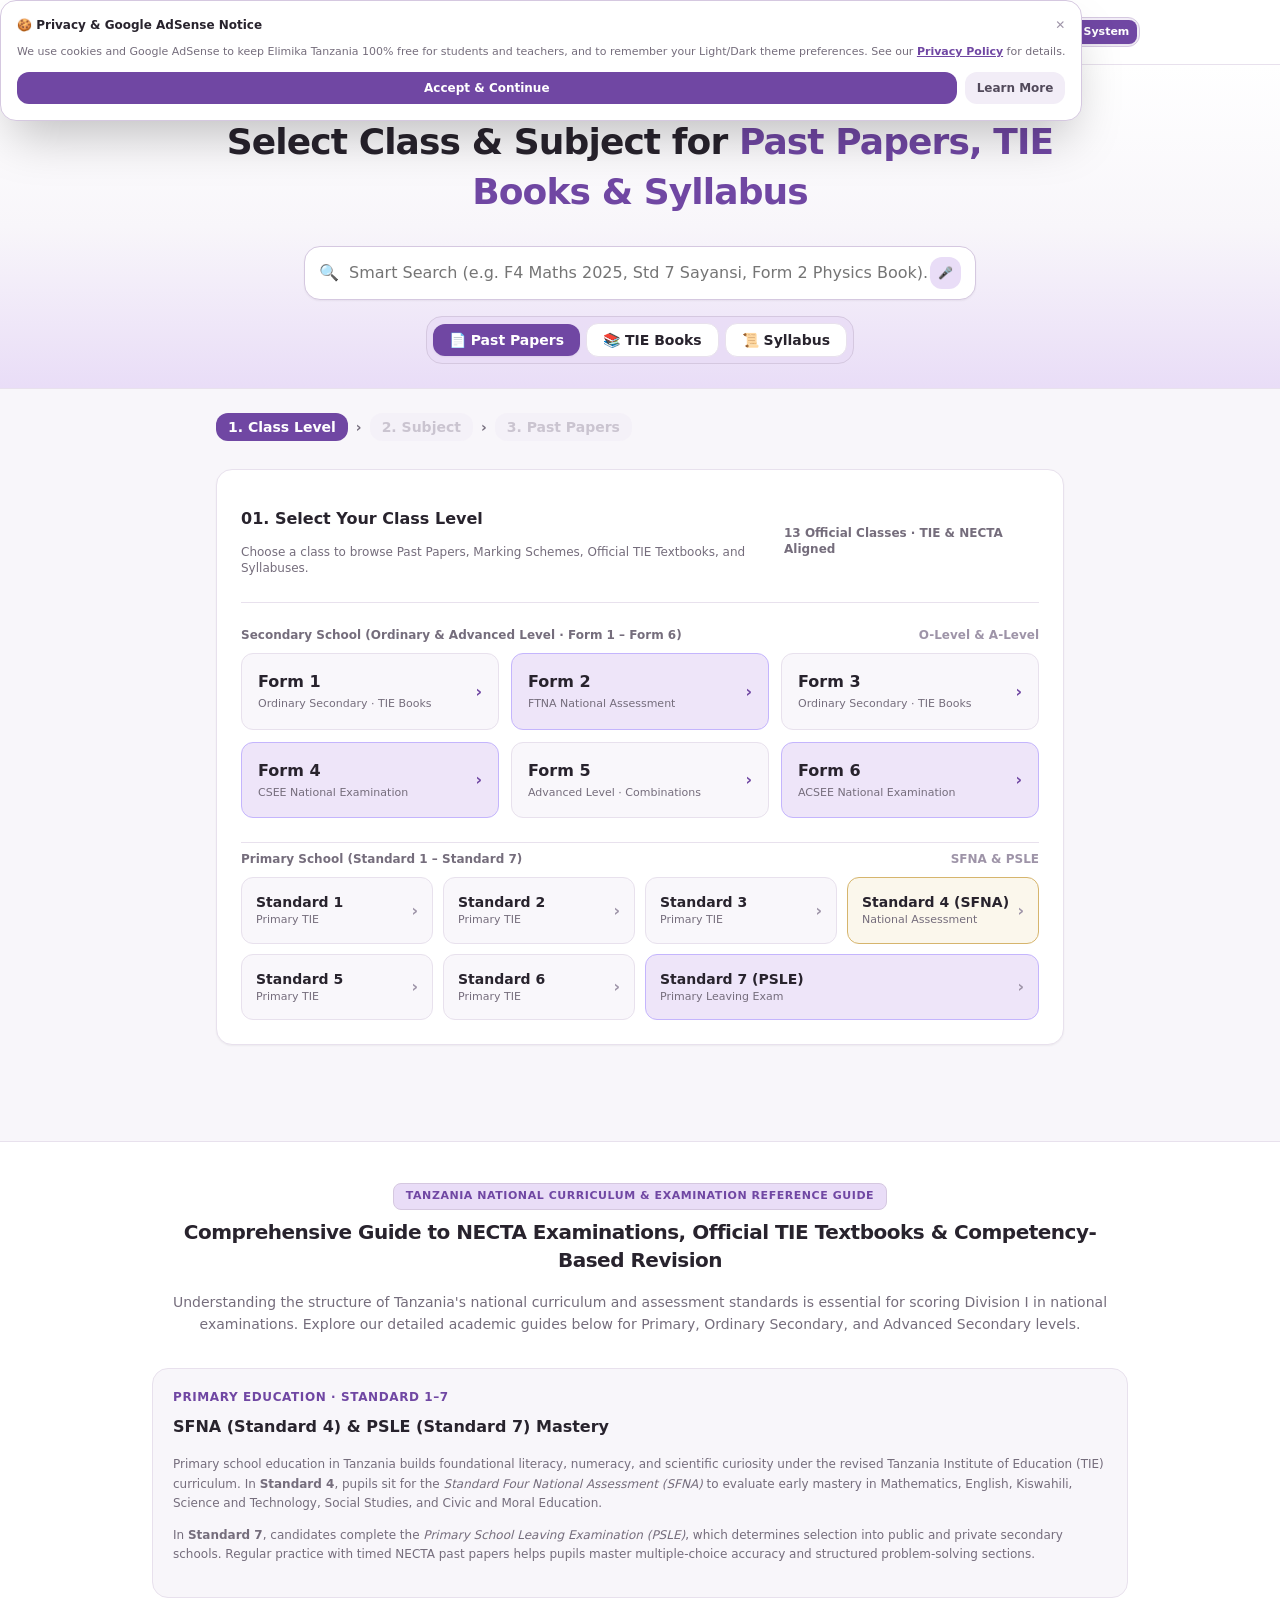
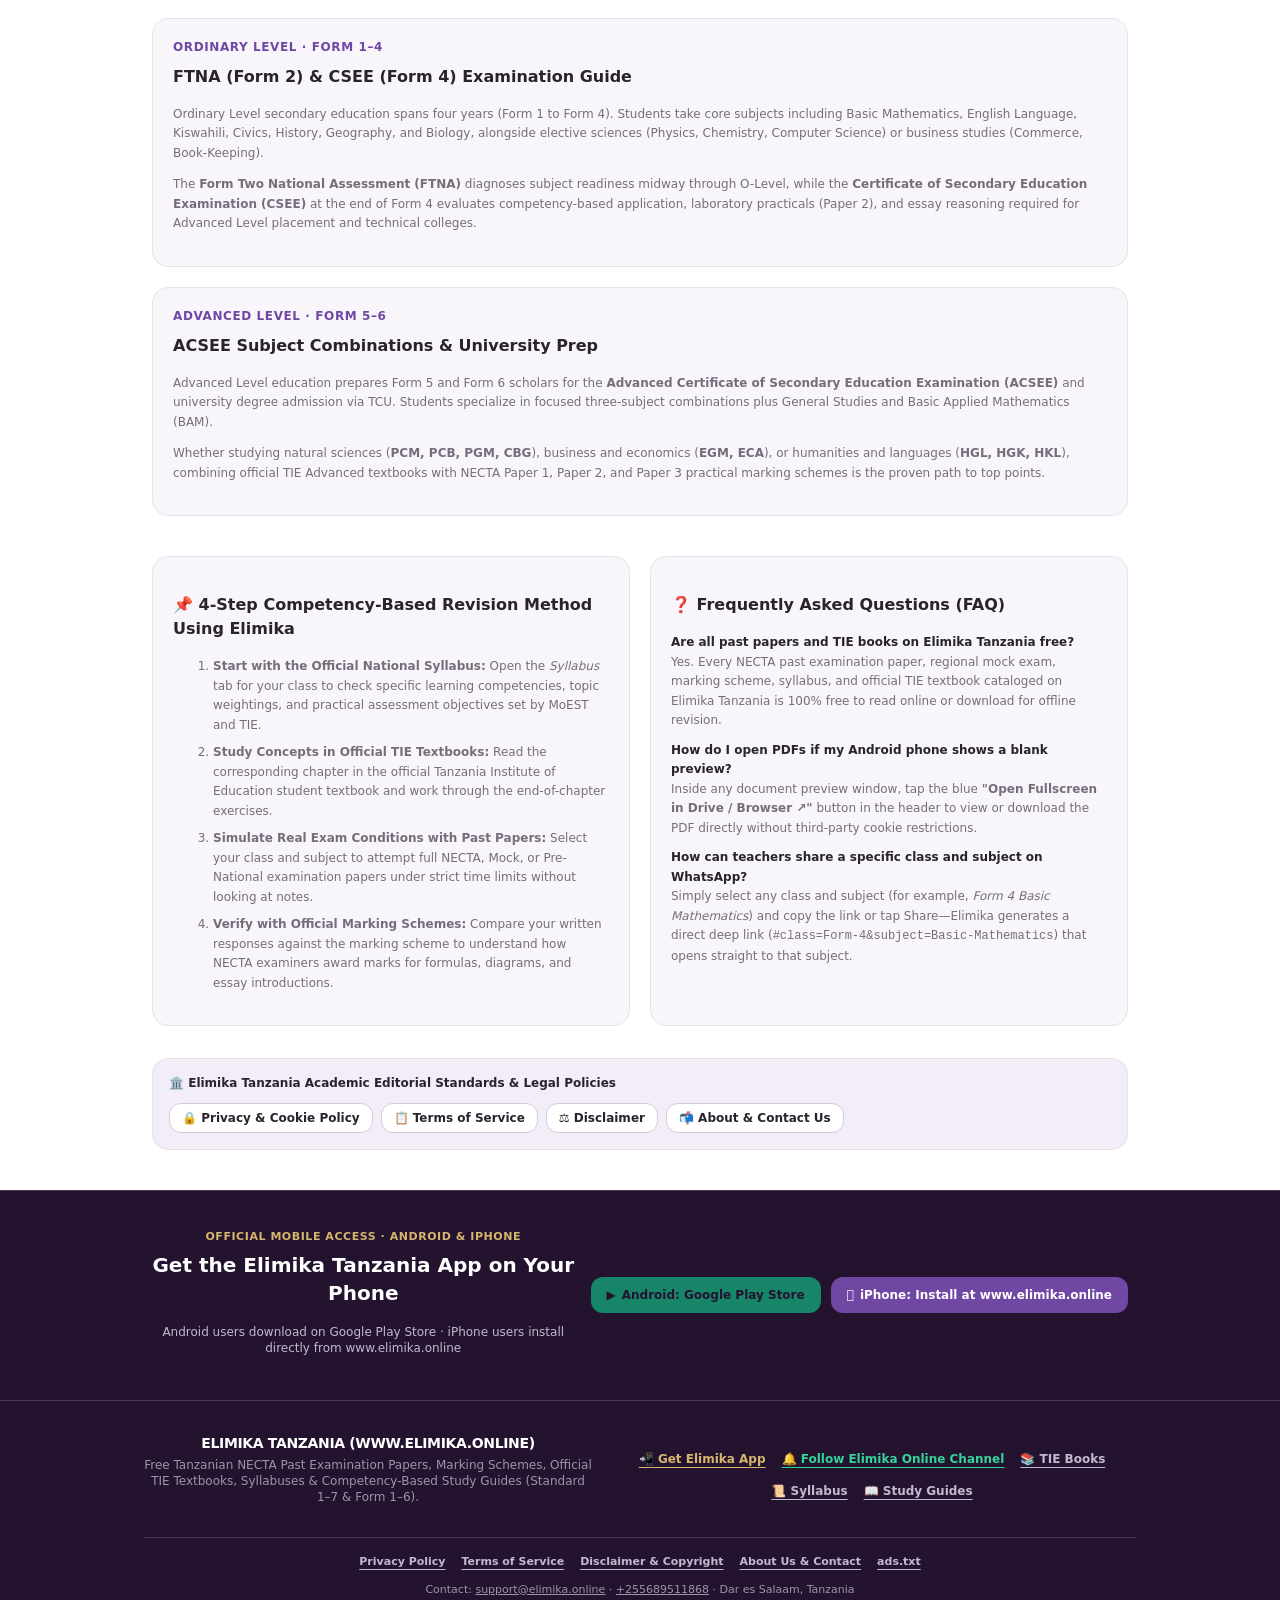
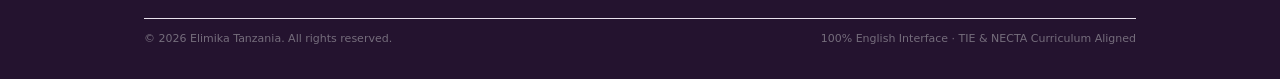
==== commit d087671a: "Update index.html" ====
--- a/index.html
+++ b/index.html
@@ -446,10 +446,13 @@
         <span>ELIMIKA<span class="text-blue-600">.</span></span>
       </a>
 
-      <nav class="hidden lg:flex items-center gap-5 text-sm font-semibold text-slate-600">
+      <nav class="hidden lg:flex items-center gap-4 text-sm font-semibold text-slate-600">
         <button id="nav-papers" onclick="resetToStep1()" class="text-blue-600 font-bold underline underline-offset-4">Past Papers</button>
         <button id="nav-books" onclick="openBooksPage()">📚 TIE Books</button>
         <button id="nav-syllabus" onclick="openSyllabusPage()">📜 Syllabus</button>
+        <a href="#editorial-curriculum-guide" class="hover:text-blue-600">📖 Study Guides</a>
+        <button onclick="openLegalModal('about')" class="hover:text-blue-600">ℹ️ About &amp; Contact</button>
+        <button onclick="openLegalModal('privacy')" class="hover:text-blue-600">🔒 Privacy</button>
       </nav>
 
       <div class="flex items-center gap-1.5 sm:gap-2 shrink-0">
@@ -481,8 +484,22 @@
     </div>
   </header>
 
-  <!-- DYNAMIC VIEW CONTAINER -->
-  <div id="mainViewContainer" class="flex-grow flex flex-col"></div>
+  <!-- DYNAMIC VIEW CONTAINER (PRE-POPULATED WITH CRAWLABLE SEMANTIC HTML FOR GOOGLE ADSENSE & SEARCH BOTS) -->
+  <div id="mainViewContainer" class="flex-grow flex flex-col">
+    <section class="pt-5 pb-6 bg-gradient-hero border-b border-slate-200">
+      <div class="max-w-4xl mx-auto px-4 sm:px-6 text-center space-y-3">
+        <div class="text-xs font-bold text-blue-700 tracking-wide">
+          Tanzania National Examinations (NECTA) &amp; TIE Curriculum · Standard 1–7 &amp; Form 1–6
+        </div>
+        <h1 class="text-2xl sm:text-4xl font-black text-slate-900 tracking-tight leading-snug">
+          Tanzania NECTA Past Papers, Official TIE Textbooks &amp; National Syllabus Portal
+        </h1>
+        <p class="text-xs sm:text-sm text-slate-600 max-w-2xl mx-auto leading-relaxed">
+          Free academic revision repository for Tanzanian Primary (Standard 1–7 SFNA &amp; PSLE), Ordinary Secondary (Form 1–4 FTNA &amp; CSEE), and Advanced Secondary (Form 5–6 ACSEE) students and educators.
+        </p>
+      </div>
+    </section>
+  </div>
 
   <!-- STICKY MOBILE BOTTOM BAR -->
   <div id="mobileStickyBar" class="fixed bottom-0 inset-x-0 z-30 bg-white/95 backdrop-blur-md border-t border-slate-200 px-4 py-2.5 hidden items-center justify-between gap-3 sm:hidden">
@@ -599,8 +616,207 @@
     </div>
   </div>
 
+  <!-- GOOGLE ADSENSE COMPLIANCE & LEGAL MODAL (PRIVACY POLICY, TERMS OF SERVICE, DISCLAIMER, ABOUT & CONTACT) -->
+  <div id="legalModal" class="fixed inset-0 z-50 bg-slate-900/75 backdrop-blur-sm hidden items-center justify-center p-3 sm:p-6" role="dialog" aria-modal="true" onclick="closeLegalModal()">
+    <div class="bg-white rounded-3xl max-w-3xl w-full max-h-[88vh] flex flex-col border border-slate-200 shadow-2xl overflow-hidden" onclick="event.stopPropagation()">
+      <div class="px-5 py-4 bg-slate-50 border-b border-slate-200 flex flex-wrap items-center justify-between gap-2">
+        <div class="flex flex-wrap items-center gap-1.5">
+          <button id="legalTabPrivacy" onclick="openLegalModal('privacy')" class="px-3 py-1.5 rounded-xl text-xs font-bold bg-blue-600 text-white">🔒 Privacy Policy</button>
+          <button id="legalTabTerms" onclick="openLegalModal('terms')" class="px-3 py-1.5 rounded-xl text-xs font-bold bg-white text-slate-700 border border-slate-200">📋 Terms of Service</button>
+          <button id="legalTabDisclaimer" onclick="openLegalModal('disclaimer')" class="px-3 py-1.5 rounded-xl text-xs font-bold bg-white text-slate-700 border border-slate-200">⚖️ Disclaimer</button>
+          <button id="legalTabAbout" onclick="openLegalModal('about')" class="px-3 py-1.5 rounded-xl text-xs font-bold bg-white text-slate-700 border border-slate-200">🏛️ About &amp; Contact</button>
+        </div>
+        <button onclick="closeLegalModal()" class="px-3 py-1.5 rounded-xl bg-slate-200 text-slate-800 font-bold text-xs">✕ Close</button>
+      </div>
+
+      <div class="p-5 sm:p-6 overflow-y-auto space-y-4 text-xs sm:text-sm text-slate-700 leading-relaxed">
+        <!-- PRIVACY POLICY SECTION (REQUIRED BY GOOGLE ADSENSE) -->
+        <div id="legalContentPrivacy" class="space-y-3">
+          <div class="text-[11px] font-extrabold uppercase tracking-wider text-blue-700">Official Privacy &amp; Cookie Policy · Effective January 2026</div>
+          <h2 class="text-lg sm:text-xl font-black text-slate-900">Privacy Policy &amp; Google AdSense Disclosure</h2>
+          <p>At <strong>Elimika Tanzania</strong> (<a href="https://elimika.online" class="text-blue-600 underline">https://elimika.online</a>), accessible from our web portal and Android/iOS progressive web application, protecting the privacy of our students, teachers, and parents across the United Republic of Tanzania and worldwide is one of our highest priorities.</p>
+          <h3 class="text-sm font-black text-slate-900 pt-1">1. Google AdSense &amp; DoubleClick DART Cookie Disclosure</h3>
+          <ul class="list-disc pl-5 space-y-1.5">
+            <li><strong>Third-Party Advertising Vendors:</strong> Third-party vendors, including <strong>Google (Google AdSense, Publisher ID: ca-pub-7502193981138651)</strong>, use cookies to serve advertisements based on a user's prior visits to <a href="https://elimika.online" class="text-blue-600 underline">https://elimika.online</a> or other websites on the internet.</li>
+            <li><strong>Advertising Cookies:</strong> Google's use of advertising cookies (including the DoubleClick DART cookie) enables Google and its partners to serve relevant educational and general advertisements to our users based on their visit to Elimika Tanzania and/or other sites on the Internet.</li>
+            <li><strong>How to Opt Out of Personalized Advertising:</strong> Users may opt out of personalized advertising at any time by visiting <a href="https://www.google.com/settings/ads" target="_blank" rel="noopener noreferrer" class="text-blue-600 font-bold underline">Google Ads Settings (https://www.google.com/settings/ads)</a> or <a href="https://www.aboutads.info/choices/" target="_blank" rel="noopener noreferrer" class="text-blue-600 font-bold underline">www.aboutads.info</a>.</li>
+          </ul>
+          <h3 class="text-sm font-black text-slate-900 pt-1">2. Information We Collect &amp; Local Browser Storage</h3>
+          <p>Elimika Tanzania does not require students to register an account or submit personal financial information to read or download past papers, marking schemes, or TIE textbooks. We use local browser storage (<code>localStorage</code>) strictly to remember your selected theme preference (Light Mode, Dark Mode, or System Default), your offline print basket, and cached subject catalogs for faster loading on 3G/4G mobile networks.</p>
+          <h3 class="text-sm font-black text-slate-900 pt-1">3. Log Files &amp; Analytics</h3>
+          <p>Like standard educational web platforms, Elimika Tanzania follows a standard procedure of using log files (IP address, browser type, ISP, date/time stamp, and referring/exit pages) solely to analyze traffic trends, prevent abuse, and improve mobile download speeds for Tanzanian schools.</p>
+          <h3 class="text-sm font-black text-slate-900 pt-1">4. Children's &amp; Student Privacy</h3>
+          <p>We do not knowingly collect personally identifiable information from children or primary school students. All curriculum textbooks and past examination papers are accessible openly for classroom and home revision under parental or teacher guidance.</p>
+        </div>
+
+        <!-- TERMS OF SERVICE SECTION -->
+        <div id="legalContentTerms" class="space-y-3 hidden">
+          <div class="text-[11px] font-extrabold uppercase tracking-wider text-blue-700">User Agreement · Effective January 2026</div>
+          <h2 class="text-lg sm:text-xl font-black text-slate-900">Terms of Service &amp; Acceptable Use Policy</h2>
+          <p>By accessing <strong>Elimika Tanzania</strong> (<a href="https://elimika.online" class="text-blue-600 underline">https://elimika.online</a>), you agree to abide by these Terms of Service and all applicable laws and educational regulations of the United Republic of Tanzania.</p>
+          <h3 class="text-sm font-black text-slate-900 pt-1">1. Educational Purpose &amp; License</h3>
+          <p>Elimika Tanzania provides organized digital access to past national examination papers (PSLE, SFNA, FTNA, CSEE, ACSEE), marking schemes, syllabuses, and curriculum study guides strictly for personal study, classroom instruction, and academic revision by students and teachers.</p>
+          <h3 class="text-sm font-black text-slate-900 pt-1">2. Prohibited Conduct</h3>
+          <ul class="list-disc pl-5 space-y-1.5">
+            <li>Users may not package, sell, or charge money for free public curriculum documents or TIE textbooks accessed through this platform.</li>
+            <li>Users may not attempt to scrape, disrupt, or overload the portal servers or falsify examination documents.</li>
+          </ul>
+          <h3 class="text-sm font-black text-slate-900 pt-1">3. Modifications</h3>
+          <p>Elimika Tanzania reserves the right to update curriculum syllabuses, examination archives, and these Terms of Service at any time to reflect updates from the Ministry of Education, Science and Technology (MoEST).</p>
+        </div>
+
+        <!-- DISCLAIMER SECTION -->
+        <div id="legalContentDisclaimer" class="space-y-3 hidden">
+          <div class="text-[11px] font-extrabold uppercase tracking-wider text-amber-600">Intellectual Property &amp; Official Affiliation Notice</div>
+          <h2 class="text-lg sm:text-xl font-black text-slate-900">Academic &amp; Copyright Disclaimer</h2>
+          <p><strong>Elimika Tanzania</strong> is an independent educational technology initiative dedicated to expanding free access to revision materials and curriculum study guides for Tanzanian students and teachers.</p>
+          <ul class="list-disc pl-5 space-y-1.5">
+            <li><strong>NECTA Past Examinations:</strong> Past national examination papers and marking schemes referenced on this platform are historical public assessment materials originally administered by the <strong>National Examinations Council of Tanzania (NECTA)</strong>.</li>
+            <li><strong>TIE Textbooks &amp; Syllabuses:</strong> Official curriculum textbooks and syllabuses are the intellectual property of the <strong>Tanzania Institute of Education (TIE)</strong> under the Ministry of Education, Science and Technology. They are cataloged here strictly for free educational and non-commercial classroom reference.</li>
+            <li><strong>Copyright Removal / Attribution Requests:</strong> If you are a copyright holder or school administrator and wish to request attribution updates or removal of any specific document link, please contact our editorial desk at <a href="mailto:support@elimika.online" class="text-blue-600 font-bold underline">support@elimika.online</a> and we will respond within 24 hours.</li>
+          </ul>
+        </div>
+
+        <!-- ABOUT US & CONTACT US SECTION -->
+        <div id="legalContentAbout" class="space-y-3 hidden">
+          <div class="text-[11px] font-extrabold uppercase tracking-wider text-emerald-600">About Our Educational Mission &amp; Editorial Team</div>
+          <h2 class="text-lg sm:text-xl font-black text-slate-900">About Elimika Tanzania &amp; Contact Details</h2>
+          <p><strong>Elimika Tanzania</strong> (<a href="https://elimika.online" class="text-blue-600 underline">https://elimika.online</a>) is Tanzania's dedicated digital learning library built to bridge the educational resource gap for Primary School (Standard 1–7), Ordinary Level Secondary (Form 1–4), and Advanced Level Secondary (Form 5–6) learners across all regions of Tanzania.</p>
+          <p>Our academic editorial team curates competency-based study guides, organizes NECTA past papers alongside verified marking schemes, and provides low-data mobile access to official Tanzania Institute of Education (TIE) textbooks and national syllabuses so every student can excel regardless of location.</p>
+          <div class="p-4 rounded-2xl bg-slate-50 border border-slate-200 space-y-2">
+            <h3 class="text-sm font-black text-slate-900">📬 Official Contact &amp; Editorial Support Desk</h3>
+            <div><strong>Organization:</strong> Elimika Tanzania Educational Portal</div>
+            <div><strong>Location:</strong> Dar es Salaam, United Republic of Tanzania</div>
+            <div><strong>Official Support Email:</strong> <a href="mailto:support@elimika.online" class="text-blue-600 font-bold underline">support@elimika.online</a> / <a href="mailto:info@elimika.online" class="text-blue-600 font-bold underline">info@elimika.online</a></div>
+            <div><strong>Phone &amp; WhatsApp Support:</strong> <a href="https://wa.me/255689511868" target="_blank" rel="noopener noreferrer" class="text-emerald-600 font-bold underline">+255689511868</a></div>
+            <div><strong>Official WhatsApp Channel:</strong> <a href="https://whatsapp.com/channel/0029VbE4Ctl0G0Xbp8kQwu0t" target="_blank" rel="noopener noreferrer" class="text-blue-600 font-bold underline">Elimika Online Tanzania Broadcast</a></div>
+          </div>
+        </div>
+      </div>
+
+      <div class="px-5 py-3 bg-slate-50 border-t border-slate-200 flex items-center justify-between text-xs">
+        <span class="text-slate-500 font-semibold">Google AdSense Publisher ID: ca-pub-7502193981138651</span>
+        <button onclick="closeLegalModal()" class="px-4 py-2 rounded-xl bg-blue-600 text-white font-bold">Done</button>
+      </div>
+    </div>
+  </div>
+
+  <!-- COOKIE & PRIVACY CONSENT BANNER (REQUIRED FOR GOOGLE ADSENSE COMPLIANCE) -->
+  <div id="cookieConsentBanner" class="fixed bottom-4 left-4 right-4 sm:left-auto sm:right-5 sm:max-w-md z-40 bg-white border border-slate-300 rounded-2xl shadow-2xl p-4 hidden">
+    <div class="space-y-2.5">
+      <div class="flex items-center justify-between">
+        <span class="text-xs font-black text-slate-900 flex items-center gap-1.5">🍪 Privacy &amp; Google AdSense Notice</span>
+        <button onclick="acceptCookies()" class="text-xs text-slate-400 font-bold">✕</button>
+      </div>
+      <p class="text-[11px] text-slate-600 leading-relaxed">
+        We use cookies and Google AdSense to keep Elimika Tanzania 100% free for students and teachers, and to remember your Light/Dark theme preferences. See our <button onclick="openLegalModal('privacy')" class="text-blue-600 font-bold underline">Privacy Policy</button> for details.
+      </p>
+      <div class="flex items-center gap-2 pt-1">
+        <button onclick="acceptCookies()" class="flex-1 py-2 px-3 rounded-xl bg-blue-600 text-white font-bold text-xs">Accept &amp; Continue</button>
+        <button onclick="openLegalModal('privacy')" class="py-2 px-3 rounded-xl bg-slate-100 text-slate-700 font-bold text-xs">Learn More</button>
+      </div>
+    </div>
+  </div>
+
   <!-- TOAST NOTIFICATION -->
   <div id="toastBox" class="fixed bottom-5 right-5 z-50 bg-slate-900 text-white px-4 py-2.5 rounded-xl shadow-xl text-xs font-bold hidden"></div>
+
+  <!-- RICH CRAWLABLE EDUCATIONAL STUDY GUIDES & CURRICULUM ARTICLES (ESSENTIAL FOR STUDENTS & GOOGLE ADSENSE HIGH-VALUE CONTENT VERIFICATION) -->
+  <section id="editorial-curriculum-guide" class="py-10 bg-white border-t border-slate-200">
+    <div class="max-w-5xl mx-auto px-4 sm:px-6 space-y-8">
+      <div class="text-center max-w-3xl mx-auto space-y-2">
+        <span class="inline-block px-3 py-1 rounded-lg bg-blue-50 text-blue-700 font-extrabold text-[11px] uppercase tracking-wider border border-blue-200">
+          Tanzania National Curriculum &amp; Examination Reference Guide
+        </span>
+        <h2 class="text-xl sm:text-2xl font-black text-slate-900 tracking-tight">
+          Comprehensive Guide to NECTA Examinations, Official TIE Textbooks &amp; Competency-Based Revision
+        </h2>
+        <p class="text-xs sm:text-sm text-slate-600 leading-relaxed">
+          Understanding the structure of Tanzania's national curriculum and assessment standards is essential for scoring Division I in national examinations. Explore our detailed academic guides below for Primary, Ordinary Secondary, and Advanced Secondary levels.
+        </p>
+      </div>
+
+      <!-- 3-Column Educational Pillar Articles -->
+      <div class="grid grid-cols-1 md:grid-cols-3 gap-5">
+        <article class="p-5 rounded-2xl bg-slate-50 border border-slate-200 space-y-2.5">
+          <div class="text-xs font-extrabold uppercase tracking-wider text-blue-700">Primary Education · Standard 1–7</div>
+          <h3 class="text-base font-black text-slate-900">SFNA (Standard 4) &amp; PSLE (Standard 7) Mastery</h3>
+          <p class="text-xs text-slate-600 leading-relaxed">
+            Primary school education in Tanzania builds foundational literacy, numeracy, and scientific curiosity under the revised Tanzania Institute of Education (TIE) curriculum. In <strong>Standard 4</strong>, pupils sit for the <em>Standard Four National Assessment (SFNA)</em> to evaluate early mastery in Mathematics, English, Kiswahili, Science and Technology, Social Studies, and Civic and Moral Education.
+          </p>
+          <p class="text-xs text-slate-600 leading-relaxed">
+            In <strong>Standard 7</strong>, candidates complete the <em>Primary School Leaving Examination (PSLE)</em>, which determines selection into public and private secondary schools. Regular practice with timed NECTA past papers helps pupils master multiple-choice accuracy and structured problem-solving sections.
+          </p>
+        </article>
+
+        <article class="p-5 rounded-2xl bg-slate-50 border border-slate-200 space-y-2.5">
+          <div class="text-xs font-extrabold uppercase tracking-wider text-blue-700">Ordinary Level · Form 1–4</div>
+          <h3 class="text-base font-black text-slate-900">FTNA (Form 2) &amp; CSEE (Form 4) Examination Guide</h3>
+          <p class="text-xs text-slate-600 leading-relaxed">
+            Ordinary Level secondary education spans four years (Form 1 to Form 4). Students take core subjects including Basic Mathematics, English Language, Kiswahili, Civics, History, Geography, and Biology, alongside elective sciences (Physics, Chemistry, Computer Science) or business studies (Commerce, Book-Keeping).
+          </p>
+          <p class="text-xs text-slate-600 leading-relaxed">
+            The <strong>Form Two National Assessment (FTNA)</strong> diagnoses subject readiness midway through O-Level, while the <strong>Certificate of Secondary Education Examination (CSEE)</strong> at the end of Form 4 evaluates competency-based application, laboratory practicals (Paper 2), and essay reasoning required for Advanced Level placement and technical colleges.
+          </p>
+        </article>
+
+        <article class="p-5 rounded-2xl bg-slate-50 border border-slate-200 space-y-2.5">
+          <div class="text-xs font-extrabold uppercase tracking-wider text-blue-700">Advanced Level · Form 5–6</div>
+          <h3 class="text-base font-black text-slate-900">ACSEE Subject Combinations &amp; University Prep</h3>
+          <p class="text-xs text-slate-600 leading-relaxed">
+            Advanced Level education prepares Form 5 and Form 6 scholars for the <strong>Advanced Certificate of Secondary Education Examination (ACSEE)</strong> and university degree admission via TCU. Students specialize in focused three-subject combinations plus General Studies and Basic Applied Mathematics (BAM).
+          </p>
+          <p class="text-xs text-slate-600 leading-relaxed">
+            Whether studying natural sciences (<strong>PCM, PCB, PGM, CBG</strong>), business and economics (<strong>EGM, ECA</strong>), or humanities and languages (<strong>HGL, HGK, HKL</strong>), combining official TIE Advanced textbooks with NECTA Paper 1, Paper 2, and Paper 3 practical marking schemes is the proven path to top points.
+          </p>
+        </article>
+      </div>
+
+      <!-- Study Methodology & FAQ Grid -->
+      <div class="grid grid-cols-1 md:grid-cols-2 gap-5 pt-2">
+        <article class="p-5 rounded-2xl bg-slate-50 border border-slate-200 space-y-3">
+          <h3 class="text-base font-black text-slate-900">📌 4-Step Competency-Based Revision Method Using Elimika</h3>
+          <ol class="list-decimal pl-5 space-y-2 text-xs text-slate-600 leading-relaxed">
+            <li><strong>Start with the Official National Syllabus:</strong> Open the <em>Syllabus</em> tab for your class to check specific learning competencies, topic weightings, and practical assessment objectives set by MoEST and TIE.</li>
+            <li><strong>Study Concepts in Official TIE Textbooks:</strong> Read the corresponding chapter in the official Tanzania Institute of Education student textbook and work through the end-of-chapter exercises.</li>
+            <li><strong>Simulate Real Exam Conditions with Past Papers:</strong> Select your class and subject to attempt full NECTA, Mock, or Pre-National examination papers under strict time limits without looking at notes.</li>
+            <li><strong>Verify with Official Marking Schemes:</strong> Compare your written responses against the marking scheme to understand how NECTA examiners award marks for formulas, diagrams, and essay introductions.</li>
+          </ol>
+        </article>
+
+        <article class="p-5 rounded-2xl bg-slate-50 border border-slate-200 space-y-3">
+          <h3 class="text-base font-black text-slate-900">❓ Frequently Asked Questions (FAQ)</h3>
+          <div class="space-y-2.5 text-xs text-slate-600 leading-relaxed">
+            <div>
+              <strong class="text-slate-900 block">Are all past papers and TIE books on Elimika Tanzania free?</strong>
+              Yes. Every NECTA past examination paper, regional mock exam, marking scheme, syllabus, and official TIE textbook cataloged on Elimika Tanzania is 100% free to read online or download for offline revision.
+            </div>
+            <div>
+              <strong class="text-slate-900 block">How do I open PDFs if my Android phone shows a blank preview?</strong>
+              Inside any document preview window, tap the blue <strong>"Open Fullscreen in Drive / Browser ↗"</strong> button in the header to view or download the PDF directly without third-party cookie restrictions.
+            </div>
+            <div>
+              <strong class="text-slate-900 block">How can teachers share a specific class and subject on WhatsApp?</strong>
+              Simply select any class and subject (for example, <em>Form 4 Basic Mathematics</em>) and copy the link or tap Share—Elimika generates a direct deep link (<code>#class=Form-4&amp;subject=Basic-Mathematics</code>) that opens straight to that subject.
+            </div>
+          </div>
+        </article>
+      </div>
+
+      <!-- Quick Transparency & Policy Bar -->
+      <div class="p-4 rounded-2xl bg-slate-100 border border-slate-200 flex flex-wrap items-center justify-between gap-3 text-xs">
+        <div class="font-bold text-slate-800">
+          🏛️ Elimika Tanzania Academic Editorial Standards &amp; Legal Policies
+        </div>
+        <div class="flex flex-wrap items-center gap-2">
+          <button onclick="openLegalModal('privacy')" class="px-3 py-1.5 rounded-xl bg-white border border-slate-300 font-bold text-slate-800 hover:border-blue-600">🔒 Privacy &amp; Cookie Policy</button>
+          <button onclick="openLegalModal('terms')" class="px-3 py-1.5 rounded-xl bg-white border border-slate-300 font-bold text-slate-800 hover:border-blue-600">📋 Terms of Service</button>
+          <button onclick="openLegalModal('disclaimer')" class="px-3 py-1.5 rounded-xl bg-white border border-slate-300 font-bold text-slate-800 hover:border-blue-600">⚖️ Disclaimer</button>
+          <button onclick="openLegalModal('about')" class="px-3 py-1.5 rounded-xl bg-white border border-slate-300 font-bold text-slate-800 hover:border-blue-600">📬 About &amp; Contact Us</button>
+        </div>
+      </div>
+    </div>
+  </section>
 
   <!-- GET ELIMIKA APP SECTION & FOOTER -->
   <section id="get-elimika-app-section" class="bg-slate-900 text-white py-8 border-t border-slate-800">
@@ -622,20 +838,36 @@
   </section>
 
   <footer class="bg-slate-950 text-slate-400 py-8 border-t border-slate-800 text-xs text-center mt-auto">
-    <div class="max-w-5xl mx-auto px-4 space-y-4">
-      <div class="flex flex-col sm:flex-row items-center justify-between gap-3">
-        <div class="text-left">
-          <div class="font-black text-white text-sm tracking-tight">ELIMIKA TANZANIA</div>
-          <p class="text-slate-400 text-xs">Past Papers, Marking Schemes, Official TIE Textbooks &amp; Syllabuses (Standard 1–7 &amp; Form 1–6).</p>
+    <div class="max-w-5xl mx-auto px-4 space-y-5">
+      <div class="flex flex-col sm:flex-row items-center justify-between gap-4">
+        <div class="text-center sm:text-left max-w-md">
+          <div class="font-black text-white text-sm tracking-tight">ELIMIKA TANZANIA (WWW.ELIMIKA.ONLINE)</div>
+          <p class="text-slate-400 text-xs mt-1">Free Tanzanian NECTA Past Examination Papers, Marking Schemes, Official TIE Textbooks, Syllabuses &amp; Competency-Based Study Guides (Standard 1–7 &amp; Form 1–6).</p>
         </div>
         <div class="flex flex-wrap items-center justify-center gap-4 text-xs font-bold text-slate-300">
           <button onclick="handleGetAppInstall()" class="text-amber-400 underline underline-offset-4">📲 Get Elimika App</button>
           <a href="https://whatsapp.com/channel/0029VbE4Ctl0G0Xbp8kQwu0t" target="_blank" rel="noopener noreferrer" class="text-emerald-400 underline underline-offset-4">🔔 Follow Elimika Online Channel</a>
           <button onclick="openBooksPage()" class="underline underline-offset-4">📚 TIE Books</button>
           <button onclick="openSyllabusPage()" class="underline underline-offset-4">📜 Syllabus</button>
+          <a href="#editorial-curriculum-guide" class="underline underline-offset-4">📖 Study Guides</a>
         </div>
       </div>
-      <div class="pt-3 border-t border-slate-800 text-[11px] text-slate-500 flex flex-col sm:flex-row items-center justify-between gap-2">
+
+      <!-- Mandatory Google AdSense Policy & Legal Navigation Row -->
+      <div class="pt-4 border-t border-slate-800 flex flex-wrap items-center justify-center sm:justify-between gap-3 text-[11px] text-slate-300">
+        <div class="flex flex-wrap items-center justify-center gap-4 font-semibold">
+          <button onclick="openLegalModal('privacy')" class="hover:text-white underline underline-offset-4">Privacy Policy</button>
+          <button onclick="openLegalModal('terms')" class="hover:text-white underline underline-offset-4">Terms of Service</button>
+          <button onclick="openLegalModal('disclaimer')" class="hover:text-white underline underline-offset-4">Disclaimer &amp; Copyright</button>
+          <button onclick="openLegalModal('about')" class="hover:text-white underline underline-offset-4">About Us &amp; Contact</button>
+          <a href="/ads.txt" target="_blank" rel="noopener noreferrer" class="hover:text-white underline underline-offset-4">ads.txt</a>
+        </div>
+        <div class="text-slate-400">
+          Contact: <a href="mailto:support@elimika.online" class="text-slate-200 underline">support@elimika.online</a> · <a href="https://wa.me/255689511868" target="_blank" rel="noopener noreferrer" class="text-slate-200 underline">+255689511868</a> · Dar es Salaam, Tanzania
+        </div>
+      </div>
+
+      <div class="pt-3 border-t border-slate-800/80 text-[11px] text-slate-500 flex flex-col sm:flex-row items-center justify-between gap-2">
         <span>© 2026 Elimika Tanzania. All rights reserved.</span>
         <span>100% English Interface · TIE &amp; NECTA Curriculum Aligned</span>
       </div>
@@ -648,7 +880,7 @@
       SHEET_ID: '1-7C_G-VAC2ICxuT3XwADzAluRoDvQyd04yS4BtSvXxM',
       ITEMS_PER_PAGE: 12,
       SEARCH_DEBOUNCE_MS: 200,
-      ADMIN_WHATSAPP: '255748404500',
+      ADMIN_WHATSAPP: '255689511868',
       PLAY_STORE_URL: 'https://play.google.com/store/apps/details?id=online.elimika.twa',
       IPHONE_INSTALL_URL: 'https://www.elimika.online/?install=iphone'
     };
@@ -1982,7 +2214,62 @@
       }
     }
 
+    // ==================== GOOGLE ADSENSE LEGAL MODAL & COOKIE CONSENT ====================
+    function openLegalModal(tab) {
+      const modal = document.getElementById('legalModal');
+      if (!modal) return;
+      const activeTab = ['privacy', 'terms', 'disclaimer', 'about'].includes(tab) ? tab : 'privacy';
+      const tabs = {
+        privacy: { btn: 'legalTabPrivacy', content: 'legalContentPrivacy' },
+        terms: { btn: 'legalTabTerms', content: 'legalContentTerms' },
+        disclaimer: { btn: 'legalTabDisclaimer', content: 'legalContentDisclaimer' },
+        about: { btn: 'legalTabAbout', content: 'legalContentAbout' }
+      };
+      Object.keys(tabs).forEach((k) => {
+        const btnEl = document.getElementById(tabs[k].btn);
+        const contentEl = document.getElementById(tabs[k].content);
+        if (btnEl) {
+          btnEl.className = k === activeTab
+            ? 'px-3 py-1.5 rounded-xl text-xs font-bold bg-blue-600 text-white'
+            : 'px-3 py-1.5 rounded-xl text-xs font-bold bg-white text-slate-700 border border-slate-200';
+        }
+        if (contentEl) {
+          if (k === activeTab) contentEl.classList.remove('hidden');
+          else contentEl.classList.add('hidden');
+        }
+      });
+      modal.classList.remove('hidden');
+      modal.classList.add('flex');
+    }
+
+    function closeLegalModal() {
+      const modal = document.getElementById('legalModal');
+      if (!modal) return;
+      modal.classList.add('hidden');
+      modal.classList.remove('flex');
+    }
+
+    function acceptCookies() {
+      try { localStorage.setItem('elimika_cookie_consent', 'accepted'); } catch (e) {}
+      const banner = document.getElementById('cookieConsentBanner');
+      if (banner) banner.classList.add('hidden');
+    }
+
+    function initCookieConsent() {
+      try {
+        if (localStorage.getItem('elimika_cookie_consent') !== 'accepted') {
+          const banner = document.getElementById('cookieConsentBanner');
+          if (banner) banner.classList.remove('hidden');
+        }
+      } catch (e) {}
+    }
+
     window.addEventListener('hashchange', () => {
+      const h = (window.location.hash || '').replace(/^#/, '').toLowerCase();
+      if (['privacy', 'terms', 'disclaimer', 'about'].includes(h)) {
+        openLegalModal(h);
+        return;
+      }
       if (applyDeepLinkFromHash()) renderApp();
     });
 
@@ -1992,6 +2279,14 @@
     applyDeepLinkFromHash();
     renderApp();
     fetchSheetData();
+    initCookieConsent();
+
+    (function checkInitialLegalHash() {
+      const h = (window.location.hash || '').replace(/^#/, '').toLowerCase();
+      if (['privacy', 'terms', 'disclaimer', 'about'].includes(h)) {
+        openLegalModal(h);
+      }
+    })();
 
     if ('serviceWorker' in navigator) {
       window.addEventListener('load', () => {
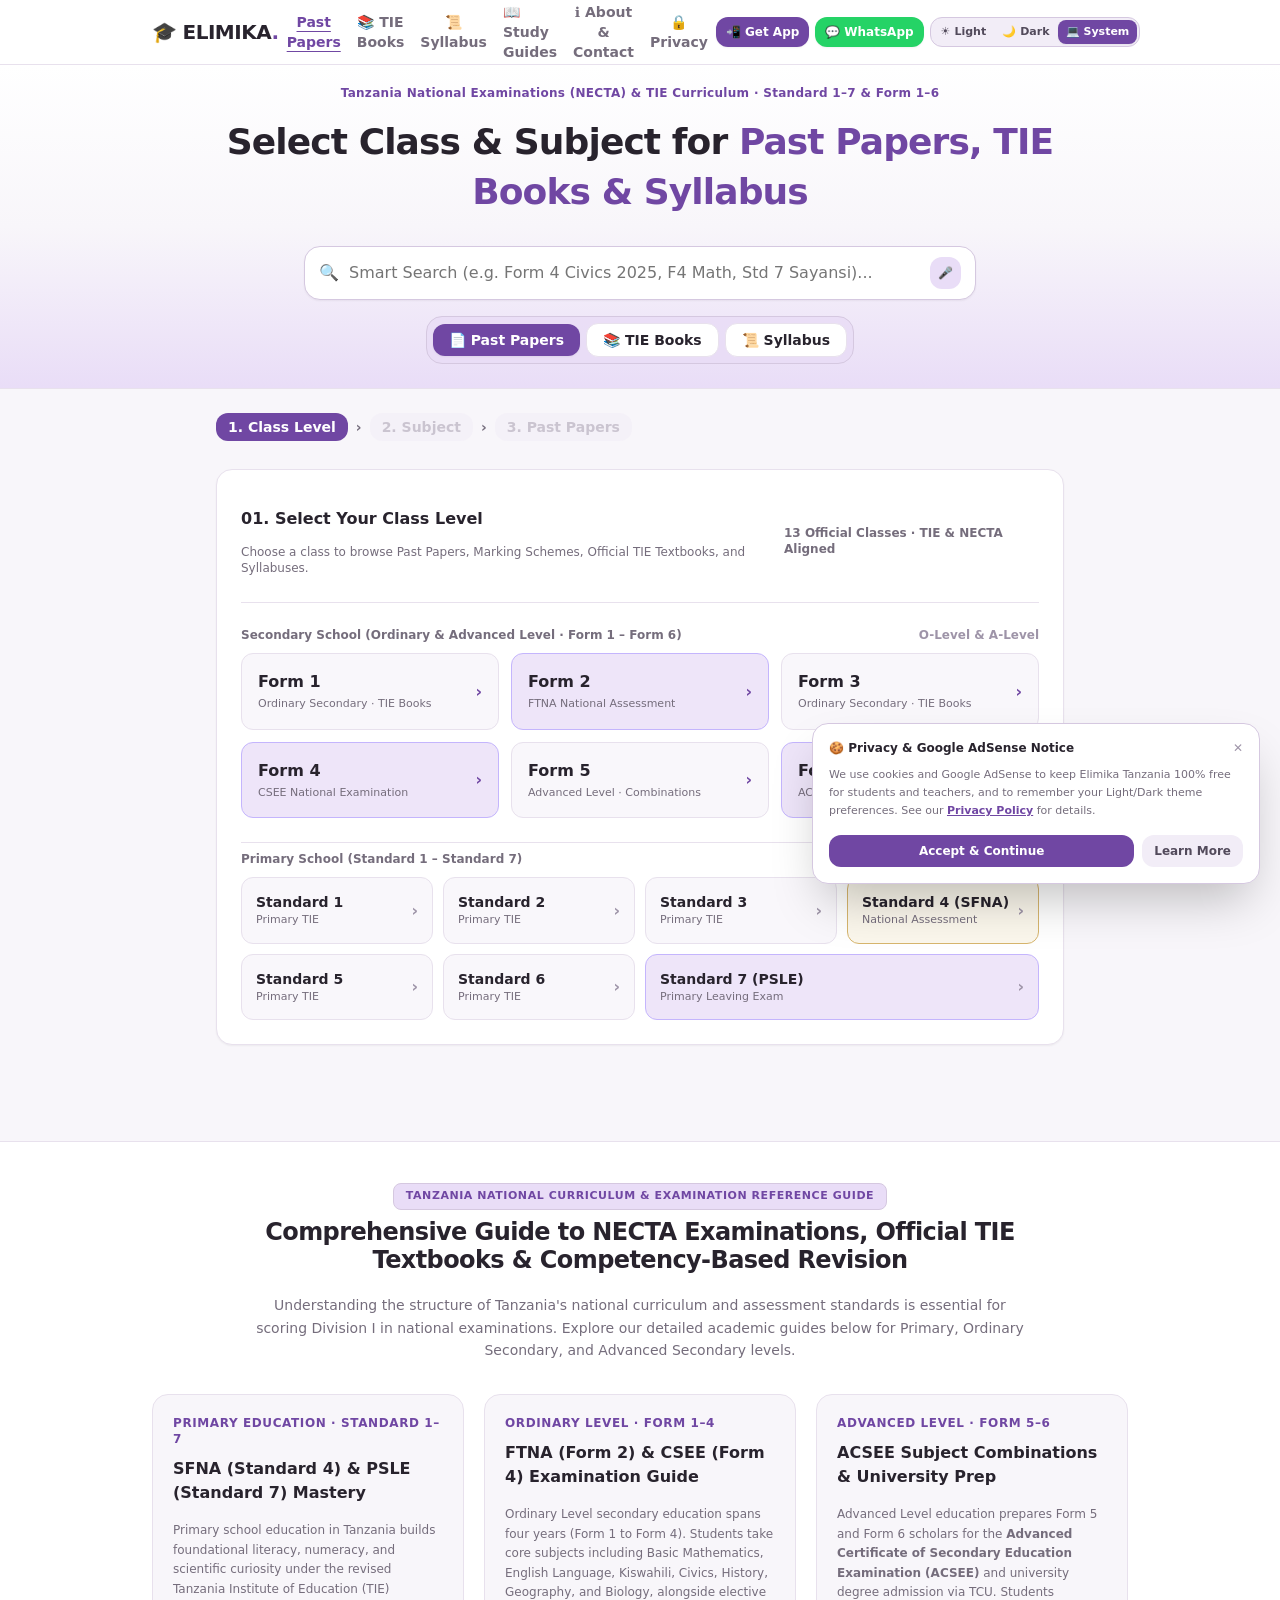
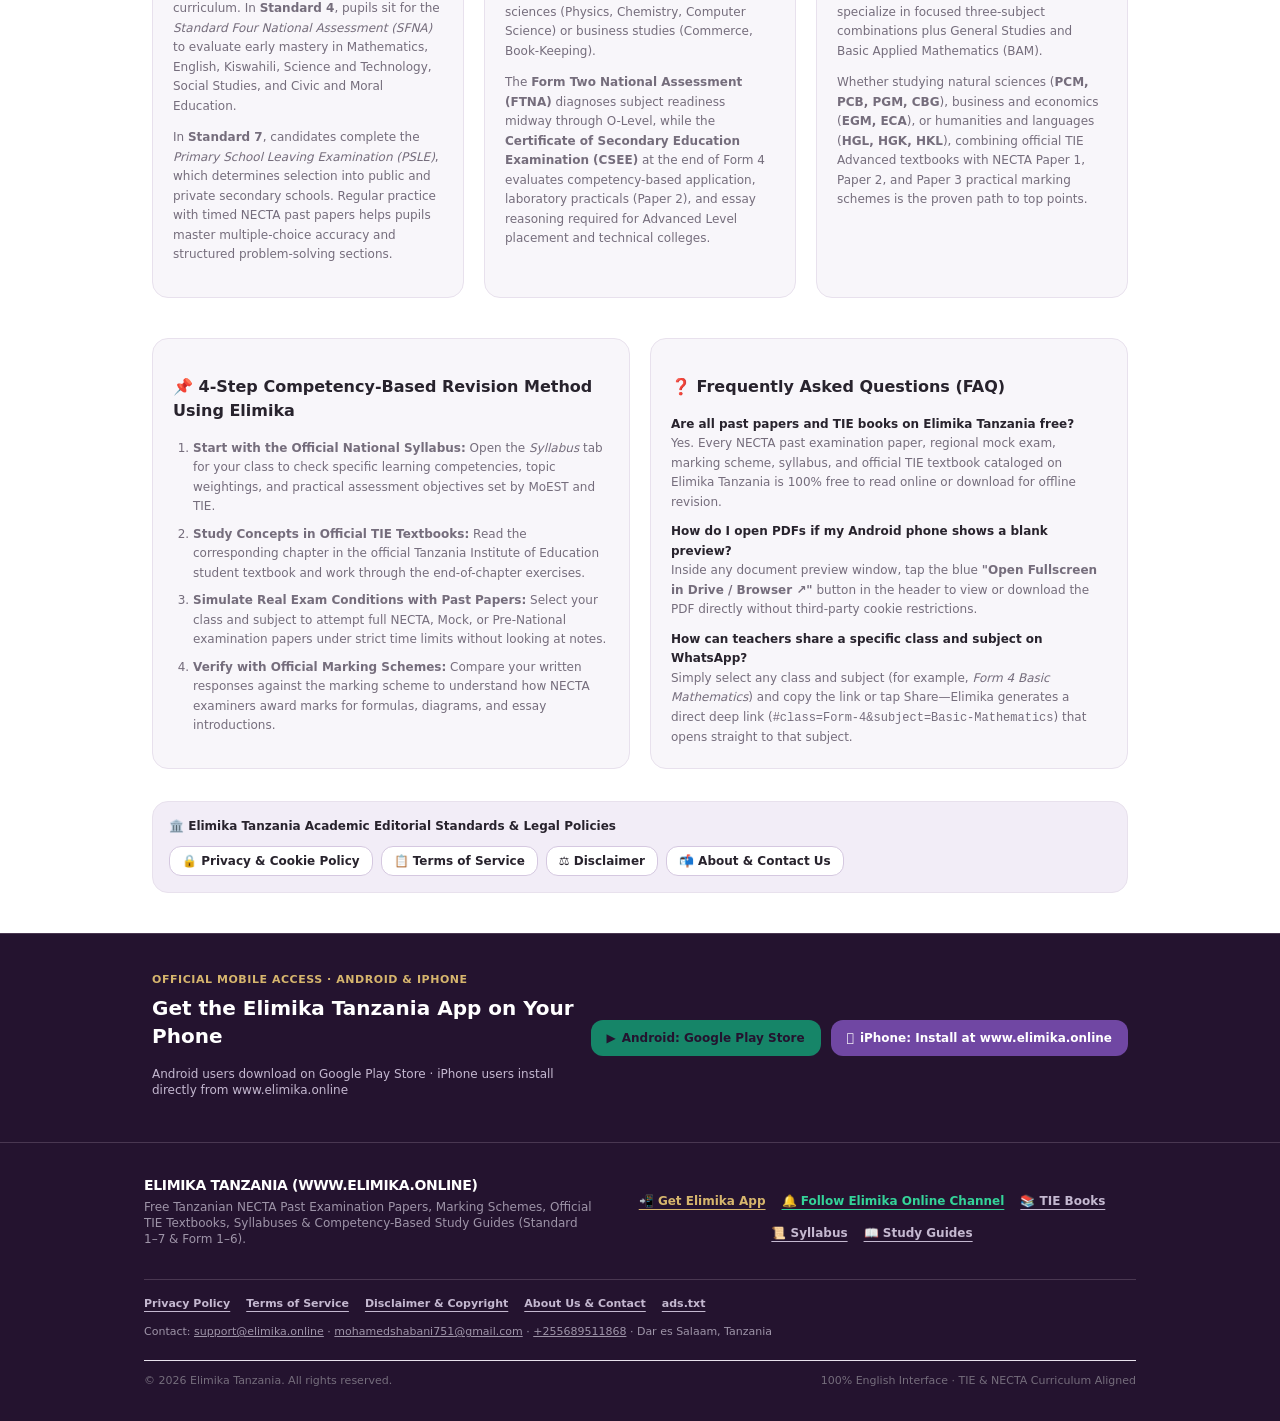
==== commit 196d3d03: "Update index.html" ====
--- a/index.html
+++ b/index.html
@@ -142,6 +142,7 @@
     .max-w-full { max-width: 100%; }
     .max-w-5xl { max-width: 64rem; }
     .max-w-4xl { max-width: 56rem; }
+    .max-w-3xl { max-width: 48rem; }
     .max-w-2xl { max-width: 42rem; }
     .max-w-lg { max-width: 32rem; }
     .max-w-md { max-width: 28rem; }
@@ -196,15 +197,18 @@
     .px-3 { padding-left: 0.75rem; padding-right: 0.75rem; }
     .px-3\.5 { padding-left: 0.875rem; padding-right: 0.875rem; }
     .px-4 { padding-left: 1rem; padding-right: 1rem; }
+    .px-5 { padding-left: 1.25rem; padding-right: 1.25rem; }
     .py-0\.5 { padding-top: 0.125rem; padding-bottom: 0.125rem; }
     .py-1 { padding-top: 0.25rem; padding-bottom: 0.25rem; }
     .py-1\.5 { padding-top: 0.375rem; padding-bottom: 0.375rem; }
     .py-2 { padding-top: 0.5rem; padding-bottom: 0.5rem; }
     .py-2\.5 { padding-top: 0.625rem; padding-bottom: 0.625rem; }
     .py-3 { padding-top: 0.75rem; padding-bottom: 0.75rem; }
+    .py-4 { padding-top: 1rem; padding-bottom: 1rem; }
     .py-6 { padding-top: 1.5rem; padding-bottom: 1.5rem; }
     .py-8 { padding-top: 2rem; padding-bottom: 2rem; }
     .py-10 { padding-top: 2.5rem; padding-bottom: 2.5rem; }
+    .pt-1 { padding-top: 0.25rem; }
     .pt-2 { padding-top: 0.5rem; }
     .pt-2\.5 { padding-top: 0.625rem; }
     .pt-3 { padding-top: 0.75rem; }
@@ -215,7 +219,10 @@
     .pb-3\.5 { padding-bottom: 0.875rem; }
     .pb-6 { padding-bottom: 1.5rem; }
     .pb-24 { padding-bottom: 6rem; }
+    .pl-5 { padding-left: 1.25rem; }
     .pl-9 { padding-left: 2.25rem; }
+    .pr-1 { padding-right: 0.25rem; }
+    .pr-2 { padding-right: 0.5rem; }
     .pr-4 { padding-right: 1rem; }
     .mt-0\.5 { margin-top: 0.125rem; }
     .mt-1 { margin-top: 0.25rem; }
@@ -234,6 +241,7 @@
     .h-4 { height: 1rem; }
     .h-3\.5 { height: 0.875rem; }
     .h-\[90vh\] { height: 90vh; }
+    .max-h-\[88vh\] { max-height: 88vh; }
     .h-full { height: 100%; }
     .w-9 { width: 2.25rem; }
     .w-8 { width: 2rem; }
@@ -255,12 +263,16 @@
     .top-3 { top: 0.75rem; }
     .top-full { top: 100%; }
     .bottom-0 { bottom: 0; }
+    .bottom-4 { bottom: 1rem; }
     .bottom-5 { bottom: 1.25rem; }
     .bottom-16 { bottom: 4rem; }
     .left-0 { left: 0; }
     .left-3 { left: 0.75rem; }
+    .left-4 { left: 1rem; }
     .left-1\/2 { left: 50%; }
     .right-0 { right: 0; }
+    .right-4 { right: 1rem; }
+    .right-5 { right: 1.25rem; }
     .-translate-x-1\/2 { transform: translateX(-50%); }
     .z-10 { z-index: 10; }
     .z-30 { z-index: 30; }
@@ -355,6 +367,7 @@
     .text-emerald-950 { color: #0F5C48; }
     .text-amber-300 { color: #D6B56D; }
     .text-amber-400 { color: #D6B56D; }
+    .text-amber-600 { color: #B89545; }
     .text-amber-700 { color: #B89545; }
     .text-amber-800 { color: #8A6D2B; }
     .text-amber-900 { color: #5C4718; }
@@ -387,6 +400,9 @@
     .underline { text-decoration: underline; }
     .underline-offset-4 { text-underline-offset: 4px; }
     .tabular-nums { font-variant-numeric: tabular-nums; }
+    .list-disc { list-style-type: disc; }
+    .list-decimal { list-style-type: decimal; }
+    .cursor-not-allowed { cursor: not-allowed; }
     .shadow-sm { box-shadow: 0 1px 2px 0 rgba(0, 0, 0, 0.05); }
     .shadow-md { box-shadow: 0 4px 6px -1px rgba(0, 0, 0, 0.1); }
     .shadow-xl { box-shadow: 0 20px 25px -5px rgba(0, 0, 0, 0.1); }
@@ -405,7 +421,10 @@
     .hover\:bg-slate-800:hover { background-color: #1e293b; }
     .hover\:border-blue-400:hover { border-color: #60a5fa; }
     .hover\:border-blue-500:hover { border-color: #3b82f6; }
+    .hover\:border-blue-600:hover { border-color: #2563eb; }
     .hover\:border-emerald-600:hover { border-color: #059669; }
+    .hover\:text-blue-600:hover { color: #7047A3; }
+    .hover\:text-white:hover { color: #FFFFFF; }
     .hover\:underline:hover { text-decoration: underline; }
     @keyframes spin { to { transform: rotate(360deg); } }
     .animate-spin { animation: spin 1s linear infinite; }
@@ -415,6 +434,7 @@
       .sm\:p-6 { padding: 1.5rem; }
       .sm\:h-16 { height: 4rem; }
       .sm\:text-xl { font-size: 1.25rem; }
+      .sm\:text-2xl { font-size: 1.5rem; }
       .sm\:text-3xl { font-size: 1.875rem; }
       .sm\:text-4xl { font-size: 2.25rem; }
       .sm\:text-base { font-size: 1rem; }
@@ -425,17 +445,24 @@
       .sm\:grid-cols-4 { grid-template-columns: repeat(4, minmax(0, 1fr)); }
       .sm\:flex-row { flex-direction: row; }
       .sm\:items-center { align-items: center; }
+      .sm\:justify-between { justify-content: space-between; }
+      .sm\:text-left { text-align: left; }
+      .sm\:left-auto { left: auto; }
+      .sm\:right-5 { right: 1.25rem; }
+      .sm\:bottom-5 { bottom: 1.25rem; }
+      .sm\:max-w-md { max-width: 28rem; }
       .sm\:inline { display: inline !important; }
       .sm\:hidden { display: none !important; }
     }
     @media (min-width: 768px) {
       .md\:grid-cols-2 { grid-template-columns: repeat(2, minmax(0, 1fr)); }
+      .md\:grid-cols-3 { grid-template-columns: repeat(3, minmax(0, 1fr)); }
     }
     @media (min-width: 1024px) {
       .lg\:flex { display: flex !important; }
     }
   </style>
-<script src="/_aistudio-iframe.js?v=1f94f900"></script></head>
+</head>
 <body class="min-h-screen w-full max-w-full flex flex-col">
 
   <!-- TOP BAR CONTRACT: Brand, Nav Links, Primary Actions (Get App, WhatsApp, Dark Mode) -->
@@ -525,7 +552,7 @@
     </div>
   </div>
 
-  <!-- DOCUMENT VIEWER MODAL (WITH GOOGLE DRIVE MOBILE PDF FULLSCREEN FALLBACK) -->
+  <!-- DOCUMENT VIEWER MODAL (WITH LIGHTWEIGHT LOADING SPINNER & GOOGLE DRIVE MOBILE PDF FULLSCREEN FALLBACK) -->
   <div id="viewerModal" class="fixed inset-0 z-50 bg-slate-900/75 backdrop-blur-sm hidden items-center justify-center p-2 sm:p-6" role="dialog" aria-modal="true">
     <div class="bg-white rounded-2xl shadow-2xl max-w-4xl w-full h-[90vh] flex flex-col overflow-hidden border border-slate-200">
       <div class="px-4 py-3 bg-slate-50 border-b border-slate-200 flex flex-wrap items-center justify-between gap-2">
@@ -566,7 +593,7 @@
             ✅ Download Solution
           </a>
         </div>
-        <button onclick="closeViewer()" class="px-4 py-2 bg-slate-100 text-slate-700 font-bold rounded-xl">Close</button>
+        <button onclick="closeViewer()" class="px-4 py-2 bg-slate-100 text-slate-700 font-bold rounded-xl">Close (Esc)</button>
       </div>
     </div>
   </div>
@@ -598,11 +625,11 @@
   </div>
 
   <!-- IPHONE SAFARI INSTALLATION MODAL -->
-  <div id="iosInstallModal" class="fixed inset-0 z-50 bg-slate-900/75 backdrop-blur-sm hidden items-center justify-center p-4" onclick="this.classList.add('hidden'); this.classList.remove('flex');">
+  <div id="iosInstallModal" class="fixed inset-0 z-50 bg-slate-900/75 backdrop-blur-sm hidden items-center justify-center p-4" onclick="closeGetAppModal()">
     <div class="bg-white rounded-3xl max-w-md w-full p-6 border border-slate-200 shadow-2xl space-y-4" onclick="event.stopPropagation()">
       <div class="flex items-center justify-between border-b border-slate-100 pb-3">
         <h3 class="text-base font-black text-slate-900">📲 Install Elimika on iPhone / iPad</h3>
-        <button onclick="document.getElementById('iosInstallModal').classList.add('hidden'); document.getElementById('iosInstallModal').classList.remove('flex');" class="px-2.5 py-1 rounded-lg bg-slate-100 text-xs font-bold">✕</button>
+        <button onclick="closeGetAppModal()" class="px-2.5 py-1 rounded-lg bg-slate-100 text-xs font-bold">✕</button>
       </div>
       <p class="text-xs text-slate-600 leading-relaxed">
         Open <strong>https://www.elimika.online</strong> in <strong>Safari</strong> and follow these 3 steps to install Elimika directly on your Home Screen:
@@ -612,7 +639,7 @@
         <div>2. Scroll down and select <strong>Add to Home Screen</strong>.</div>
         <div>3. Tap <strong>Add</strong> in the top-right corner.</div>
       </div>
-      <button onclick="document.getElementById('iosInstallModal').classList.add('hidden'); document.getElementById('iosInstallModal').classList.remove('flex');" class="w-full py-2.5 rounded-xl bg-blue-600 text-white font-bold text-xs">Got It</button>
+      <button onclick="closeGetAppModal()" class="w-full py-2.5 rounded-xl bg-blue-600 text-white font-bold text-xs">Got It</button>
     </div>
   </div>
 
@@ -673,7 +700,7 @@
           <ul class="list-disc pl-5 space-y-1.5">
             <li><strong>NECTA Past Examinations:</strong> Past national examination papers and marking schemes referenced on this platform are historical public assessment materials originally administered by the <strong>National Examinations Council of Tanzania (NECTA)</strong>.</li>
             <li><strong>TIE Textbooks &amp; Syllabuses:</strong> Official curriculum textbooks and syllabuses are the intellectual property of the <strong>Tanzania Institute of Education (TIE)</strong> under the Ministry of Education, Science and Technology. They are cataloged here strictly for free educational and non-commercial classroom reference.</li>
-            <li><strong>Copyright Removal / Attribution Requests:</strong> If you are a copyright holder or school administrator and wish to request attribution updates or removal of any specific document link, please contact our editorial desk at <a href="mailto:support@elimika.online" class="text-blue-600 font-bold underline">support@elimika.online</a> and we will respond within 24 hours.</li>
+            <li><strong>Copyright Removal / Attribution Requests:</strong> If you are a copyright holder or school administrator and wish to request attribution updates or removal of any specific document link, please contact our editorial desk at <a href="mailto:support@elimika.online" class="text-blue-600 font-bold underline">support@elimika.online</a> or <a href="mailto:mohamedshabani751@gmail.com" class="text-blue-600 font-bold underline">mohamedshabani751@gmail.com</a> and we will respond within 24 hours.</li>
           </ul>
         </div>
 
@@ -687,7 +714,7 @@
             <h3 class="text-sm font-black text-slate-900">📬 Official Contact &amp; Editorial Support Desk</h3>
             <div><strong>Organization:</strong> Elimika Tanzania Educational Portal</div>
             <div><strong>Location:</strong> Dar es Salaam, United Republic of Tanzania</div>
-            <div><strong>Official Support Email:</strong> <a href="mailto:support@elimika.online" class="text-blue-600 font-bold underline">support@elimika.online</a> / <a href="mailto:info@elimika.online" class="text-blue-600 font-bold underline">info@elimika.online</a></div>
+            <div><strong>Official Support Email:</strong> <a href="mailto:support@elimika.online" class="text-blue-600 font-bold underline">support@elimika.online</a> / <a href="mailto:mohamedshabani751@gmail.com" class="text-blue-600 font-bold underline">mohamedshabani751@gmail.com</a></div>
             <div><strong>Phone &amp; WhatsApp Support:</strong> <a href="https://wa.me/255689511868" target="_blank" rel="noopener noreferrer" class="text-emerald-600 font-bold underline">+255689511868</a></div>
             <div><strong>Official WhatsApp Channel:</strong> <a href="https://whatsapp.com/channel/0029VbE4Ctl0G0Xbp8kQwu0t" target="_blank" rel="noopener noreferrer" class="text-blue-600 font-bold underline">Elimika Online Tanzania Broadcast</a></div>
           </div>
@@ -863,7 +890,7 @@
           <a href="/ads.txt" target="_blank" rel="noopener noreferrer" class="hover:text-white underline underline-offset-4">ads.txt</a>
         </div>
         <div class="text-slate-400">
-          Contact: <a href="mailto:support@elimika.online" class="text-slate-200 underline">support@elimika.online</a> · <a href="https://wa.me/255689511868" target="_blank" rel="noopener noreferrer" class="text-slate-200 underline">+255689511868</a> · Dar es Salaam, Tanzania
+          Contact: <a href="mailto:support@elimika.online" class="text-slate-200 underline">support@elimika.online</a> · <a href="mailto:mohamedshabani751@gmail.com" class="text-slate-200 underline">mohamedshabani751@gmail.com</a> · <a href="https://wa.me/255689511868" target="_blank" rel="noopener noreferrer" class="text-slate-200 underline">+255689511868</a> · Dar es Salaam, Tanzania
         </div>
       </div>
 
@@ -900,6 +927,7 @@
       'Form 5': ['General Studies', 'Academic Communication', 'Advanced Mathematics', 'Basic Applied Mathematics (BAM)', 'Physics', 'Chemistry', 'Biology', 'Geography', 'History', 'Historia ya Tanzania na Maadili', 'Economics', 'Business Studies', 'Accountancy', 'Commerce', 'Agriculture', 'English Language', 'Literature in English', 'Kiswahili', 'Computer Science'],
       'Form 6': ['General Studies', 'Academic Communication', 'Advanced Mathematics', 'Basic Applied Mathematics (BAM)', 'Physics', 'Chemistry', 'Biology', 'Geography', 'History', 'Historia ya Tanzania na Maadili', 'Economics', 'Business Studies', 'Accountancy', 'Commerce', 'Agriculture', 'English Language', 'Literature in English', 'Kiswahili', 'Computer Science']
     };
+    const TIE_SUBJECTS = TIE_CURRICULUM_SUBJECTS;
 
     const OFFICIAL_ATTACHED_TIE_BOOKS = [
       { id: 'tie-drive-book-1', title: 'MAYOMBYA--Form V', form: 'Form 5', subject: 'General Studies', year: '2025', category: 'TIE Book', paperUrl: 'https://drive.google.com/file/d/1JQ_4wOjpYW0hrjgtOzzIjeOMVtBc_V2a/view?usp=drive_link', answersUrl: null, isBook: true, isSyllabus: false },
@@ -907,7 +935,7 @@
       { id: 'tie-drive-book-3', title: 'Physical Chemistry For Advanced', form: 'Form 5', subject: 'Chemistry', year: '2025', category: 'TIE Book', paperUrl: 'https://drive.google.com/file/d/1muTE75iWOCcgIGg3lhRd3BG_u09_Yfa3/view?usp=drive_link', answersUrl: null, isBook: true, isSyllabus: false },
       { id: 'tie-drive-book-4', title: 'FASIHI YA KISWAHILI F5 NEW', form: 'Form 5', subject: 'Kiswahili', year: '2025', category: 'TIE Book', paperUrl: 'https://drive.google.com/file/d/1IlM9kduH4tifZ_-Wr-qgqz_QIxfU2fXD/view?usp=drive_link', answersUrl: null, isBook: true, isSyllabus: false },
       { id: 'tie-drive-book-5', title: 'HISTORIA YA TANZANIA NA MAADILI', form: 'Form 5', subject: 'Historia ya Tanzania na Maadili', year: '2025', category: 'TIE Book', paperUrl: 'https://drive.google.com/file/d/1sMjLH2WaFYIx5k2v1CPiRn-slRiml5mE/view?usp=drive_link', answersUrl: null, isBook: true, isSyllabus: false },
-      { id: 'tie-drive-book-6', title: 'ARABIC FORM FIVE (TIE)', form: 'Form 5', subject: 'General Studies', year: '2025', category: 'TIE Book', paperUrl: 'https://drive.google.com/file/d/1xGEafcyO9UNVR8mNkCPWF7j3smYfB36y/view?usp=drive_link', answersUrl: null, isBook: true, isSyllabus: false },
+      { id: 'tie-drive-book-6', title: 'ARABIC FORM FIVE (TIE)', form: 'Form 5', subject: 'Arabic', year: '2025', category: 'TIE Book', paperUrl: 'https://drive.google.com/file/d/1xGEafcyO9UNVR8mNkCPWF7j3smYfB36y/view?usp=drive_link', answersUrl: null, isBook: true, isSyllabus: false },
       { id: 'tie-drive-book-7', title: 'BUSINESS STUDIES-FORM 5', form: 'Form 5', subject: 'Business Studies', year: '2025', category: 'TIE Book', paperUrl: 'https://drive.google.com/file/d/1bi8wbvqNkrxIsamZ73ThGWcXpOO0NKgX/view?usp=drive_link', answersUrl: null, isBook: true, isSyllabus: false },
       { id: 'tie-drive-book-8', title: 'LITERATURE BOOK 5', form: 'Form 5', subject: 'Literature in English', year: '2025', category: 'TIE Book', paperUrl: 'https://drive.google.com/file/d/1_VWunaXX_q8kZBtf8yohWTc8XlGsi0av/view?usp=drive_link', answersUrl: null, isBook: true, isSyllabus: false },
       { id: 'tie-drive-book-9', title: 'ACADEMIC F5 BOOK', form: 'Form 5', subject: 'Academic Communication', year: '2025', category: 'TIE Book', paperUrl: 'https://drive.google.com/file/d/1iZBaoHHBOuCrcFL9YV27CT8BsaRAJfEc/view?usp=drive_link', answersUrl: null, isBook: true, isSyllabus: false },
@@ -960,15 +988,15 @@
       { id: 'tie-drive-book-56', title: 'Home Economics Form Two', form: 'Form 2', subject: 'Home Economics', year: '2025', category: 'TIE Book', paperUrl: 'https://drive.google.com/file/d/1pKLsxQpklSiPjBnvLWuUFUifIUcyquY1/view?usp=drive_link', answersUrl: null, isBook: true, isSyllabus: false },
       { id: 'tie-drive-book-57', title: 'CIVICS F2', form: 'Form 2', subject: 'Civics', year: '2025', category: 'TIE Book', paperUrl: 'https://drive.google.com/file/d/1txw6yyIKY3cBScGxWD3vqwmjsI3hklMD/view?usp=drive_link', answersUrl: null, isBook: true, isSyllabus: false },
       { id: 'tie-drive-book-58', title: 'Commerce Form Two', form: 'Form 2', subject: 'Commerce', year: '2025', category: 'TIE Book', paperUrl: 'https://drive.google.com/file/d/1zlL-jvfixNKwiJG99hETtm43tWf3fI8D/view?usp=drive_link', answersUrl: null, isBook: true, isSyllabus: false },
-      { id: 'tie-drive-book-59', title: 'Engineering Science', form: 'Form 2', subject: 'Physics', year: '2025', category: 'TIE Book', paperUrl: 'https://drive.google.com/file/d/1vSzuW4qfvDwAcKS7KyA-Sk_sucv8D7_W/view?usp=drive_link', answersUrl: null, isBook: true, isSyllabus: false },
-      { id: 'tie-drive-book-60', title: 'EDK', form: 'Form 2', subject: 'General Studies', year: '2025', category: 'TIE Book', paperUrl: 'https://drive.google.com/file/d/1R6x4sfCtXgJErbYENW_OdpiykmllWlUw/view?usp=drive_link', answersUrl: null, isBook: true, isSyllabus: false },
+      { id: 'tie-drive-book-59', title: 'Engineering Science', form: 'Form 2', subject: 'Engineering Science', year: '2025', category: 'TIE Book', paperUrl: 'https://drive.google.com/file/d/1vSzuW4qfvDwAcKS7KyA-Sk_sucv8D7_W/view?usp=drive_link', answersUrl: null, isBook: true, isSyllabus: false },
+      { id: 'tie-drive-book-60', title: 'EDK', form: 'Form 2', subject: 'Elimu ya Dini ya Kiislamu (EDK)', year: '2025', category: 'TIE Book', paperUrl: 'https://drive.google.com/file/d/1R6x4sfCtXgJErbYENW_OdpiykmllWlUw/view?usp=drive_link', answersUrl: null, isBook: true, isSyllabus: false },
       { id: 'tie-drive-book-61', title: 'Auto Body Repair', form: 'Form 2', subject: 'General Studies', year: '2025', category: 'TIE Book', paperUrl: 'https://drive.google.com/file/d/1hYvT073lbyLy1fTG9aIW4WMRgcosBeP0/view?usp=drive_link', answersUrl: null, isBook: true, isSyllabus: false },
       { id: 'tie-drive-book-62', title: 'History F2 New Syllabus', form: 'Form 2', subject: 'History', year: '2025', category: 'TIE Book', paperUrl: 'https://drive.google.com/file/d/1drf8VIg6MfpGZNWVqkl1FlMGpDlGOhUg/view?usp=drive_link', answersUrl: null, isBook: true, isSyllabus: false },
       { id: 'tie-drive-book-63', title: 'Civil Draughting', form: 'Form 2', subject: 'General Studies', year: '2025', category: 'TIE Book', paperUrl: 'https://drive.google.com/file/d/1iKjv2r-Y2PFxdGp8Dwr6dkDwWzbV4Cw6/view?usp=drive_link', answersUrl: null, isBook: true, isSyllabus: false },
       { id: 'tie-drive-book-64', title: 'Carpentry', form: 'Form 2', subject: 'General Studies', year: '2025', category: 'TIE Book', paperUrl: 'https://drive.google.com/file/d/1Azml-3sf_QJJ0K-2WRrOlv1fL_J8yTQW/view?usp=drive_link', answersUrl: null, isBook: true, isSyllabus: false },
       { id: 'tie-drive-book-65', title: 'Auto Electric', form: 'Form 2', subject: 'General Studies', year: '2025', category: 'TIE Book', paperUrl: 'https://drive.google.com/file/d/1dbahC6Tbzba1T7FuDGCmhX0SMCRK7gL0/view?usp=drive_link', answersUrl: null, isBook: true, isSyllabus: false },
       { id: 'tie-drive-book-66', title: 'Leather Goods and Footwears F2', form: 'Form 2', subject: 'General Studies', year: '2025', category: 'TIE Book', paperUrl: 'https://drive.google.com/file/d/158395mpowtwNNYAjuDUxEcJgJyOFkdgq/view?usp=drive_link', answersUrl: null, isBook: true, isSyllabus: false },
-      { id: 'tie-drive-book-67', title: 'Arts & Design', form: 'Form 2', subject: 'General Studies', year: '2025', category: 'TIE Book', paperUrl: 'https://drive.google.com/file/d/16fgdixfMmRJnmYfhIq_msCFoH4xiXkqc/view?usp=drive_link', answersUrl: null, isBook: true, isSyllabus: false },
+      { id: 'tie-drive-book-67', title: 'Arts & Design', form: 'Form 2', subject: 'Fine Art', year: '2025', category: 'TIE Book', paperUrl: 'https://drive.google.com/file/d/16fgdixfMmRJnmYfhIq_msCFoH4xiXkqc/view?usp=drive_link', answersUrl: null, isBook: true, isSyllabus: false },
       { id: 'tie-drive-book-68', title: 'BIOLOGY FORM 2 TIE NEW SYLLABUS', form: 'Form 2', subject: 'Biology', year: '2025', category: 'TIE Book', paperUrl: 'https://drive.google.com/file/d/1A0voCf2A83VvMEEaQONtnyQhuNGBXrX2/view?usp=drive_link', answersUrl: null, isBook: true, isSyllabus: false },
       { id: 'tie-drive-book-69', title: 'Geography F2', form: 'Form 2', subject: 'Geography', year: '2025', category: 'TIE Book', paperUrl: 'https://drive.google.com/file/d/1IloB7ZSJzZ1BxkzibrC7uCzaiEsRgC0s/view?usp=drive_link', answersUrl: null, isBook: true, isSyllabus: false },
       { id: 'tie-drive-book-70', title: 'Acting F2', form: 'Form 2', subject: 'General Studies', year: '2025', category: 'TIE Book', paperUrl: 'https://drive.google.com/file/d/1uR6zEY6mryLyA8AIwSbYxIT0dotA3aC5/view?usp=drive_link', answersUrl: null, isBook: true, isSyllabus: false },
@@ -978,19 +1006,19 @@
       { id: 'tie-drive-book-74', title: 'Animal Health and Production', form: 'Form 2', subject: 'Agriculture', year: '2025', category: 'TIE Book', paperUrl: 'https://drive.google.com/file/d/1xGo30_Jwid5C1x2SfK_7FXIQ6igs2xz4/view?usp=drive_link', answersUrl: null, isBook: true, isSyllabus: false },
       { id: 'tie-drive-book-75', title: 'Book-Keeping Form Two', form: 'Form 2', subject: 'Book-Keeping', year: '2025', category: 'TIE Book', paperUrl: 'https://drive.google.com/file/d/1NFbIZfc0e1UvH8qAipB5Um7B5wGvI4AT/view?usp=drive_link', answersUrl: null, isBook: true, isSyllabus: false },
       { id: 'tie-drive-book-76', title: 'Chemistry F2 TIE', form: 'Form 2', subject: 'Chemistry', year: '2025', category: 'TIE Book', paperUrl: 'https://drive.google.com/file/d/1h26uIRH4UD5_UrD6CMsfDrQ800OtJlj3/view?usp=drive_link', answersUrl: null, isBook: true, isSyllabus: false },
-      { id: 'tie-drive-book-77', title: 'Chinese', form: 'Form 2', subject: 'General Studies', year: '2025', category: 'TIE Book', paperUrl: 'https://drive.google.com/file/d/1IlPUOuHFWIPj0IT9kSqoRBCcq_91_3Kj/view?usp=drive_link', answersUrl: null, isBook: true, isSyllabus: false },
+      { id: 'tie-drive-book-77', title: 'Chinese', form: 'Form 2', subject: 'Chinese', year: '2025', category: 'TIE Book', paperUrl: 'https://drive.google.com/file/d/1IlPUOuHFWIPj0IT9kSqoRBCcq_91_3Kj/view?usp=drive_link', answersUrl: null, isBook: true, isSyllabus: false },
       { id: 'tie-drive-book-78', title: 'computer science 2', form: 'Form 2', subject: 'Computer Science', year: '2025', category: 'TIE Book', paperUrl: 'https://drive.google.com/file/d/1YWevhyTnKHWCNagX4gpGhI5229L642BC/view?usp=drive_link', answersUrl: null, isBook: true, isSyllabus: false },
       { id: 'tie-drive-book-79', title: 'ENGLISH FORM TWO-NEW BOOK', form: 'Form 2', subject: 'English Language', year: '2025', category: 'TIE Book', paperUrl: 'https://drive.google.com/file/d/1rZpMHLdlmDyXPFwyBBr54HWOj_2F5Vvi/view?usp=drive_link', answersUrl: null, isBook: true, isSyllabus: false },
-      { id: 'tie-drive-book-80', title: 'F II-EDK', form: 'Form 2', subject: 'General Studies', year: '2025', category: 'TIE Book', paperUrl: 'https://drive.google.com/file/d/1pU62bBm_qTQt9Qej73-rK9vDHG9x56dJ/view?usp=drive_link', answersUrl: null, isBook: true, isSyllabus: false },
+      { id: 'tie-drive-book-80', title: 'F II-EDK', form: 'Form 2', subject: 'Elimu ya Dini ya Kiislamu (EDK)', year: '2025', category: 'TIE Book', paperUrl: 'https://drive.google.com/file/d/1pU62bBm_qTQt9Qej73-rK9vDHG9x56dJ/view?usp=drive_link', answersUrl: null, isBook: true, isSyllabus: false },
       { id: 'tie-drive-book-81', title: 'kiswahili f2', form: 'Form 2', subject: 'Kiswahili', year: '2025', category: 'TIE Book', paperUrl: 'https://drive.google.com/file/d/1Uy6QCfS8lORVPB38N4vej6PY_KOgzVah/view?usp=drive_link', answersUrl: null, isBook: true, isSyllabus: false },
       { id: 'tie-drive-book-82', title: 'PHYSICS F2 NEW TIE', form: 'Form 2', subject: 'Physics', year: '2025', category: 'TIE Book', paperUrl: 'https://drive.google.com/file/d/1FLxPeajErXbEESO0Evezeh4QL8pQ8LY8/view?usp=drive_link', answersUrl: null, isBook: true, isSyllabus: false },
       { id: 'tie-drive-book-83', title: 'HISTORIA YA TANZANIA NA MAADILI KIDATO CHA PILI', form: 'Form 2', subject: 'Historia ya Tanzania na Maadili', year: '2025', category: 'TIE Book', paperUrl: 'https://drive.google.com/file/d/1EhCwHX6cmAqtEdF1zvbEG_HuQbBtZdEU/view?usp=drive_link', answersUrl: null, isBook: true, isSyllabus: false },
       { id: 'tie-drive-book-84', title: 'Mathematics Form Two (TIE 2024 Revised Edition)', form: 'Form 2', subject: 'Basic Mathematics', year: '2024', category: 'TIE Book', paperUrl: 'https://drive.google.com/file/d/1yhx10LAspqFck81xdn56WcPsnH_JbLzI/view?usp=drive_link', answersUrl: null, isBook: true, isSyllabus: false },
       { id: 'tie-drive-book-85', title: 'BUSINESS STUDIES F2', form: 'Form 2', subject: 'Business Studies', year: '2025', category: 'TIE Book', paperUrl: 'https://drive.google.com/file/d/1ttUVMMlXRG1tXVuwECsB6_OgYbgCJeHZ/view?usp=drive_link', answersUrl: null, isBook: true, isSyllabus: false },
       { id: 'tie-drive-book-86', title: 'BUSINESS STUDIES FI', form: 'Form 1', subject: 'Business Studies', year: '2025', category: 'TIE Book', paperUrl: 'https://drive.google.com/file/d/1O4Ax5H-gAT5UaHbXCq9ztqROv_zrKPrt/view?usp=drive_link', answersUrl: null, isBook: true, isSyllabus: false },
-      { id: 'tie-drive-book-87', title: 'F1 Engineering Science', form: 'Form 1', subject: 'Physics', year: '2025', category: 'TIE Book', paperUrl: 'https://drive.google.com/file/d/13tvaVdsstSbCp5xiQR7x9D8T7KXs3MUZ/view?usp=drive_link', answersUrl: null, isBook: true, isSyllabus: false },
-      { id: 'tie-drive-book-88', title: 'GRAPHIC DESIGN ONE', form: 'Form 1', subject: 'General Studies', year: '2025', category: 'TIE Book', paperUrl: 'https://drive.google.com/file/d/1K6tabjXnyEGphH4Q80A71zUbWjxq-p1r/view?usp=drive_link', answersUrl: null, isBook: true, isSyllabus: false },
-      { id: 'tie-drive-book-89', title: 'ARABIC FORM ONE (TIE)', form: 'Form 1', subject: 'General Studies', year: '2025', category: 'TIE Book', paperUrl: 'https://drive.google.com/file/d/1DEZckilK1GXaTsaUFE2M4RimoMBRtVoo/view?usp=drive_link', answersUrl: null, isBook: true, isSyllabus: false },
+      { id: 'tie-drive-book-87', title: 'F1 Engineering Science', form: 'Form 1', subject: 'Engineering Science', year: '2025', category: 'TIE Book', paperUrl: 'https://drive.google.com/file/d/13tvaVdsstSbCp5xiQR7x9D8T7KXs3MUZ/view?usp=drive_link', answersUrl: null, isBook: true, isSyllabus: false },
+      { id: 'tie-drive-book-88', title: 'GRAPHIC DESIGN ONE', form: 'Form 1', subject: 'Fine Art', year: '2025', category: 'TIE Book', paperUrl: 'https://drive.google.com/file/d/1K6tabjXnyEGphH4Q80A71zUbWjxq-p1r/view?usp=drive_link', answersUrl: null, isBook: true, isSyllabus: false },
+      { id: 'tie-drive-book-89', title: 'ARABIC FORM ONE (TIE)', form: 'Form 1', subject: 'Arabic', year: '2025', category: 'TIE Book', paperUrl: 'https://drive.google.com/file/d/1DEZckilK1GXaTsaUFE2M4RimoMBRtVoo/view?usp=drive_link', answersUrl: null, isBook: true, isSyllabus: false },
       { id: 'tie-drive-book-90', title: 'Additional Mathematics Form I', form: 'Form 1', subject: 'Additional Mathematics', year: '2025', category: 'TIE Book', paperUrl: 'https://drive.google.com/file/d/104HQOCmb8SaJCWNvMHfn6Ff236DA6sBM/view?usp=drive_link', answersUrl: null, isBook: true, isSyllabus: false },
       { id: 'tie-drive-book-91', title: 'Historia ya Tanzania na Maadili kitabu cha Mwanafunzi Kidato cha Kwanza', form: 'Form 1', subject: 'Historia ya Tanzania na Maadili', year: '2025', category: 'TIE Book', paperUrl: 'https://drive.google.com/file/d/1UrNR3Dd7lxZR8Tp66O0wM-9NgqrEmmvy/view?usp=drive_link', answersUrl: null, isBook: true, isSyllabus: false },
       { id: 'tie-drive-book-92', title: 'Agriculture F1', form: 'Form 1', subject: 'Agriculture', year: '2025', category: 'TIE Book', paperUrl: 'https://drive.google.com/file/d/1KmcYUqPkXoRjmRwrop4t33gtHS2M6S_t/view?usp=drive_link', answersUrl: null, isBook: true, isSyllabus: false },
@@ -1045,15 +1073,16 @@
 
     function getSubjectIcon(subject) {
       const s = (subject || '').toLowerCase();
-      if (s.includes('math') || s.includes('hisabati')) return '📐';
-      if (s.includes('physic')) return '⚡';
+      if (s.includes('math') || s.includes('hisabati') || s.includes('kuhesabu')) return '📐';
+      if (s.includes('physic') || s.includes('engineering')) return '⚡';
       if (s.includes('chemi')) return '🧪';
-      if (s.includes('biolog') || s.includes('sayansi')) return '🧬';
-      if (s.includes('geograph') || s.includes('jiografia')) return '🌍';
+      if (s.includes('biolog') || s.includes('sayansi') || s.includes('afya')) return '🧬';
+      if (s.includes('geograph') || s.includes('jiografia') || s.includes('jamii')) return '🌍';
       if (s.includes('histor')) return '🏛️';
       if (s.includes('civic') || s.includes('uraia')) return '⚖️';
-      if (s.includes('english') || s.includes('literature')) return '📖';
+      if (s.includes('english') || s.includes('literature') || s.includes('kusoma') || s.includes('kuandika')) return '📖';
       if (s.includes('kiswahili')) return '🗣️';
+      if (s.includes('computer') || s.includes('tehama')) return '💻';
       return '📘';
     }
 
@@ -1076,38 +1105,78 @@
       return f || 'Form 4';
     }
 
+    function classifySingleSubjectString(raw) {
+      const s = String(raw || '').trim();
+      if (!s) return null;
+      const lower = s.toLowerCase().replace(/\s+/g, ' ');
+
+      // Primary School & Custom / Religious Subjects (Check first so they are never misclassified or dropped)
+      if (lower.includes('uraia na maadili') || lower.includes('civic and moral')) return 'Uraia na Maadili';
+      if (lower.includes('sayansi na teknolojia') || lower.includes('science and technology')) return 'Sayansi na Teknolojia';
+      if (lower.includes('maarifa ya jamii') || lower.includes('social studies')) return 'Maarifa ya Jamii';
+      if (lower.includes('stadi za kazi') || lower.includes('vocational skills')) return 'Stadi za Kazi';
+      if (lower.includes('jiografia na mazingira')) return 'Jiografia na Mazingira';
+      if (lower.includes('afya na mazingira')) return 'Afya na Mazingira';
+      if (lower.includes('michezo na sanaa')) return 'Michezo na Sanaa';
+      if (lower.includes('sanaa na michezo')) return 'Sanaa na Michezo';
+      if (lower === 'kusoma' || /\bkusoma\b/i.test(lower)) return 'Kusoma';
+      if (lower === 'kuandika' || /\bkuandika\b/i.test(lower)) return 'Kuandika';
+      if (lower === 'kuhesabu' || /\bkuhesabu\b/i.test(lower)) return 'Kuhesabu';
+      if (lower === 'hisabati' || lower === 'hisabati (mathematics)' || lower.includes('hisabati')) return 'Hisabati (Mathematics)';
+      if (lower === 'sayansi' || lower === 'sayansi (science)') return 'Sayansi (Science)';
+
+      // Custom / Religious / Technical Subjects
+      if (lower === 'edk' || /\bedk\b/i.test(lower) || lower.includes('elimu ya dini ya kiislamu') || lower.includes('islamic knowledge')) return 'Elimu ya Dini ya Kiislamu (EDK)';
+      if (lower.includes('bible knowledge') || lower.includes('divinity')) return 'Bible Knowledge';
+      if (lower === 'arabic' || lower.includes('arabic')) return 'Arabic';
+      if (lower === 'french' || lower.includes('french')) return 'French';
+      if (lower === 'chinese' || lower.includes('chinese')) return 'Chinese';
+      if (lower === 'fine art' || lower.includes('fine art')) return 'Fine Art';
+      if (lower.includes('engineering science')) return 'Engineering Science';
+
+      // Secondary & A-Level Core Subjects
+      if (lower === 'htm' || lower.includes('historia ya tanzania')) return 'Historia ya Tanzania na Maadili';
+      if (lower === 'ict' || lower === 'ics' || lower.includes('computer') || /\b(information and computer|computer science|computer studies|ics|ict)\b/i.test(lower)) return 'Computer Science';
+      if (lower === 'bam' || lower.includes('basic applied math') || /\bbam\b/i.test(lower)) return 'Basic Applied Mathematics (BAM)';
+      if (lower.includes('advanced math') || lower.includes('adv math') || lower.includes('mayombya')) return 'Advanced Mathematics';
+      if (lower.includes('additional math') || lower.includes('aditional math')) return 'Additional Mathematics';
+      if (lower === 'basic mathematics' || lower === 'mathematics' || lower === 'math' || lower === 'maths' || lower.startsWith('basic math')) return 'Basic Mathematics';
+      if (lower.startsWith('physics') || /\bphysics\b/i.test(lower)) return 'Physics';
+      if (lower.startsWith('chemistry') || lower.includes('chemistry')) return 'Chemistry';
+      if (lower.startsWith('biology') || /\bbiology\b/i.test(lower)) return 'Biology';
+      if (lower.includes('geography')) return 'Geography';
+      if (lower === 'literature' || lower.includes('literature in english')) return 'Literature in English';
+      if (lower === 'english' || lower.startsWith('english language')) return 'English Language';
+      if (lower.includes('book-keeping') || lower.includes('book keeping') || lower.includes('bookkeeping') || lower === 'b.keeping') return 'Book-Keeping';
+      if (lower.includes('business studies') || lower.includes('bussiness studies')) return 'Business Studies';
+      if (lower.includes('home economics') || lower.includes('food and human nutrition')) return 'Home Economics';
+      if (lower.includes('economics') || /\b(macroeconomics|microeconomics)\b/i.test(lower)) return 'Economics';
+      if (lower === 'fasihi ya kiswahili' || lower === 'kiswahili' || lower.startsWith('kiswahili')) return 'Kiswahili';
+      if (lower.startsWith('civics')) return 'Civics';
+      if (lower.startsWith('history')) return 'History';
+      if (lower.startsWith('commerce')) return 'Commerce';
+      if (lower.includes('agriculture')) return 'Agriculture';
+      if (lower.includes('accountancy')) return 'Accountancy';
+      if (lower.includes('academic communication')) return 'Academic Communication';
+      if (lower.includes('general studies')) return 'General Studies';
+      return null;
+    }
+
     function normalizeSubjectName(rawSubject, rawTitle = '') {
       const s = (rawSubject || '').trim();
       const rawLower = s.toLowerCase().replace(/\s+/g, ' ');
       const titleLower = (rawTitle || '').toLowerCase().replace(/\s+/g, ' ');
       const isMismatchedComputer = rawLower === 'computer science' && titleLower.length > 0 && !/\b(computer|ics|ict|information\s+and\s+computer)\b/i.test(titleLower);
-      const lower = isMismatchedComputer ? '' : rawLower;
-
-      if (/^history\s+form\s+(five|six|5|6|one|two|three|four|1|2|3|4)\b/i.test(titleLower) && !lower.includes('historia')) return 'History';
-      if (lower === 'htm' || lower.includes('historia ya tanzania') || titleLower.includes('historia ya tanzania na maadil')) return 'Historia ya Tanzania na Maadili';
-      if (lower === 'ict' || lower === 'ics' || lower.includes('computer') || /\b(information and computer|computer science|computer studies|ics|ict)\b/i.test(lower) || (!lower && /\b(ics|ict|computer science|information and computer)\b/i.test(titleLower))) return 'Computer Science';
-      if (lower === 'bam' || lower.includes('basic applied math') || titleLower.includes('basic applied math') || /\bbam\b/i.test(titleLower)) return 'Basic Applied Mathematics (BAM)';
-      if (lower.includes('advanced math') || lower.includes('adv math') || titleLower.includes('advanced math') || titleLower.includes('mayombya')) return 'Advanced Mathematics';
-      if (lower.includes('additional math') || lower.includes('aditional math') || titleLower.includes('additional math')) return 'Additional Mathematics';
-      if (lower === 'basic mathematics' || lower === 'mathematics' || lower === 'math' || lower === 'maths' || lower.startsWith('basic math') || (!lower && /\b(basic mathematics|mathematics)\b/i.test(titleLower))) return 'Basic Mathematics';
-      if (lower.startsWith('physics') || (!lower && /\bphysics\b/i.test(titleLower))) return 'Physics';
-      if (lower.startsWith('chemistry') || lower.includes('chemistry') || (!lower && /\bchemistry\b/i.test(titleLower))) return 'Chemistry';
-      if (lower.startsWith('biology') || (!lower && /\bbiology\b/i.test(titleLower))) return 'Biology';
-      if (lower.includes('geography') || (!lower && /\bgeography\b/i.test(titleLower))) return 'Geography';
-      if (lower === 'literature' || lower.includes('literature in english') || (!lower && /\bliterature\b/i.test(titleLower))) return 'Literature in English';
-      if (lower === 'english' || lower.startsWith('english language') || (!lower && /\benglish\b/i.test(titleLower))) return 'English Language';
-      if (lower.includes('book-keeping') || lower.includes('book keeping') || lower.includes('bookkeeping') || titleLower.includes('book-keeping') || titleLower.includes('book keeping')) return 'Book-Keeping';
-      if (lower.includes('business studies') || lower.includes('bussiness studies') || titleLower.includes('business studies')) return 'Business Studies';
-      if (lower.includes('home economics') || lower.includes('food and human nutrition')) return 'Home Economics';
-      if (lower.includes('economics') || (!lower && /\b(economics|macroeconomics|microeconomics)\b/i.test(titleLower))) return 'Economics';
-      if (lower === 'fasihi ya kiswahili' || lower === 'kiswahili' || (!lower && /\bkiswahili\b/i.test(titleLower))) return 'Kiswahili';
-      if (lower.startsWith('civics') || (!lower && /\bcivics\b/i.test(titleLower))) return 'Civics';
-      if (lower.startsWith('history') || (!lower && /\bhistory\b/i.test(titleLower))) return 'History';
-      if (lower.startsWith('commerce') || (!lower && /\bcommerce\b/i.test(titleLower))) return 'Commerce';
-      if (lower.includes('agriculture') || (!lower && /\bagriculture\b/i.test(titleLower))) return 'Agriculture';
-      if (lower.includes('accountancy') || (!lower && /\baccountancy\b/i.test(titleLower))) return 'Accountancy';
-      if (lower.includes('academic communication')) return 'Academic Communication';
-      if (lower.includes('general studies')) return 'General Studies';
+      const effectiveSubject = isMismatchedComputer ? '' : s;
+
+      if (/^history\s+form\s+(five|six|5|6|one|two|three|four|1|2|3|4)\b/i.test(titleLower) && !rawLower.includes('historia')) return 'History';
+
+      const fromSubject = classifySingleSubjectString(effectiveSubject);
+      if (fromSubject) return fromSubject;
+
+      const fromTitle = classifySingleSubjectString(rawTitle);
+      if (fromTitle) return fromTitle;
+
       return s || 'General';
     }
 
@@ -1115,12 +1184,17 @@
       const normA = normalizeSubjectName(recordSubject, recordTitle).toLowerCase();
       const normB = normalizeSubjectName(targetSubject).toLowerCase();
       if (normA === normB) return true;
+      if ((normA === 'hisabati (mathematics)' && normB === 'basic mathematics') || (normB === 'hisabati (mathematics)' && normA === 'basic mathematics')) return true;
       if (normA.includes(normB) || normB.includes(normA)) {
         if (
           normA.includes('additional') !== normB.includes('additional') ||
           normA.includes('advanced') !== normB.includes('advanced') ||
           normA.includes('applied') !== normB.includes('applied') ||
           normA.includes('maadili') !== normB.includes('maadili') ||
+          normA.includes('teknolojia') !== normB.includes('teknolojia') ||
+          normA.includes('mazingira') !== normB.includes('mazingira') ||
+          normA.includes('jamii') !== normB.includes('jamii') ||
+          normA.includes('stadi') !== normB.includes('stadi') ||
           normA.includes('home') !== normB.includes('home') ||
           normA.includes('literature') !== normB.includes('literature') ||
           normA.includes('computer') !== normB.includes('computer') ||
@@ -1132,7 +1206,7 @@
       return false;
     }
 
-    // ==================== 3. SMART SEARCH SYNONYMS (TOKENIZED) ====================
+    // ==================== 3. SMART SEARCH SYNONYMS (MULTI-WORD TOKENIZED) ====================
     function normalizeSearchSynonymText(raw) {
       let s = String(raw || '').toLowerCase().replace(/[_/\\,.;:()[\]'"!?+-]+/g, ' ').replace(/\s+/g, ' ').trim();
       if (!s) return '';
@@ -1230,6 +1304,7 @@
       const records = [];
       const seenBooks = new Set();
       const seenSyllabuses = new Set();
+      const deduplicatedMap = new Map();
 
       if (Array.isArray(rows) && rows.length >= 2) {
         for (let i = 1; i < rows.length; i++) {
@@ -1264,13 +1339,21 @@
           if (isBook) seenBooks.add(`${form.toLowerCase()}__${subject.toLowerCase()}`);
           if (isSyllabus) seenSyllabuses.add(`${form.toLowerCase()}__${subject.toLowerCase()}`);
 
-          records.push({
+          const p = {
             id: `sheet-${i}`,
             title: rawTitle || `${form} ${subject} (${year})`,
             form, subject, year,
             category: isSyllabus ? 'TIE Syllabus' : isBook ? 'TIE Book' : normalizedExamCat,
             paperUrl, answersUrl, isBook, isSyllabus
-          });
+          };
+          const dedupKey = `${p.form}|${p.subject}|${p.year}|${p.title}`.toLowerCase();
+          const existing = deduplicatedMap.get(dedupKey);
+          if (!existing || (!existing.paperUrl && p.paperUrl) || (!existing.answersUrl && p.answersUrl)) {
+            deduplicatedMap.set(dedupKey, p);
+          }
+        }
+        for (const item of deduplicatedMap.values()) {
+          records.push(item);
         }
       }
 
@@ -1577,10 +1660,13 @@
     }
 
     function closeViewer() {
-      document.getElementById('viewerIframe').src = 'about:blank';
+      const iframe = document.getElementById('viewerIframe');
+      if (iframe) iframe.src = 'about:blank';
       const modal = document.getElementById('viewerModal');
-      modal.classList.add('hidden');
-      modal.classList.remove('flex');
+      if (modal) {
+        modal.classList.add('hidden');
+        modal.classList.remove('flex');
+      }
     }
 
     function clearPrintBasket() {
@@ -1613,8 +1699,18 @@
         return;
       }
       const m = document.getElementById('iosInstallModal');
-      m.classList.remove('hidden');
-      m.classList.add('flex');
+      if (m) {
+        m.classList.remove('hidden');
+        m.classList.add('flex');
+      }
+    }
+
+    function closeGetAppModal() {
+      const m = document.getElementById('iosInstallModal');
+      if (m) {
+        m.classList.add('hidden');
+        m.classList.remove('flex');
+      }
     }
 
     function openWhatsappModal() {
@@ -1625,8 +1721,10 @@
     }
     function closeWhatsappModal() {
       const m = document.getElementById('whatsappModal');
-      m.classList.add('hidden');
-      m.classList.remove('flex');
+      if (m) {
+        m.classList.add('hidden');
+        m.classList.remove('flex');
+      }
     }
 
     let themeMode = (function () {
@@ -1879,251 +1977,7 @@
       }
 
       // MAIN PAST PAPERS VIEW (STEP 1, 2, 3)
-      let stepHtml = '';
-      if (step === 1) {
-        const secClasses = [
-          { cls: 'Form 1', sub: 'Ordinary Secondary · TIE Books' },
-          { cls: 'Form 2', sub: 'FTNA National Assessment' },
-          { cls: 'Form 3', sub: 'Ordinary Secondary · TIE Books' },
-          { cls: 'Form 4', sub: 'CSEE National Examination' },
-          { cls: 'Form 5', sub: 'Advanced Level · Combinations' },
-          { cls: 'Form 6', sub: 'ACSEE National Examination' }
-        ];
-        const priClasses = [
-          { cls: 'Standard 1', label: 'Standard 1', sub: 'Primary TIE' },
-          { cls: 'Standard 2', label: 'Standard 2', sub: 'Primary TIE' },
-          { cls: 'Standard 3', label: 'Standard 3', sub: 'Primary TIE' },
-          { cls: 'Standard 4', label: 'Standard 4 (SFNA)', sub: 'National Assessment' },
-          { cls: 'Standard 5', label: 'Standard 5', sub: 'Primary TIE' },
-          { cls: 'Standard 6', label: 'Standard 6', sub: 'Primary TIE' },
-          { cls: 'Standard 7', label: 'Standard 7 (PSLE)', sub: 'Primary Leaving Exam' }
-        ];
-
-        stepHtml = `
-          <section class="space-y-8">
-            ${savedClass ? `
-              <div class="p-3.5 sm:p-4 bg-emerald-50 border border-emerald-300 rounded-2xl flex items-center justify-between gap-3">
-                <div class="min-w-0">
-                  <span class="text-[11px] font-bold uppercase tracking-wider text-emerald-700 block">Last Selected Class</span>
-                  <span class="text-sm sm:text-base font-bold text-emerald-950 truncate block">Continue with ${escapeHtml(savedClass)} Past Papers &amp; TIE Books</span>
-                </div>
-                <button onclick="selectClass('${escapeHtml(savedClass)}')" class="px-4 py-2 bg-emerald-600 text-white font-bold text-xs rounded-xl shrink-0">Open ${escapeHtml(savedClass)} →</button>
-              </div>
-            ` : ''}
-
-            <div class="bg-white p-5 sm:p-6 rounded-2xl border border-slate-200 shadow-sm space-y-6">
-              <div class="flex flex-col sm:flex-row sm:items-center justify-between gap-2 border-b border-slate-100 pb-3.5">
-                <div>
-                  <h2 class="text-base sm:text-lg font-black text-slate-900">01. Select Your Class Level</h2>
-                  <p class="text-xs text-slate-500">Choose a class to browse Past Papers, Marking Schemes, Official TIE Textbooks, and Syllabuses.</p>
-                </div>
-                <span class="text-xs font-semibold text-slate-500">13 Official Classes · TIE &amp; NECTA Aligned</span>
-              </div>
-
-              <div class="space-y-2.5">
-                <div class="flex items-center justify-between text-xs font-bold text-slate-600">
-                  <span>Secondary School (Ordinary &amp; Advanced Level · Form 1 – Form 6)</span>
-                  <span class="text-slate-400">O-Level &amp; A-Level</span>
-                </div>
-                <div class="grid grid-cols-2 sm:grid-cols-3 gap-3">
-                  ${secClasses.map(({ cls, sub }) => `
-                    <button onclick="selectClass('${cls}')" class="p-4 rounded-xl text-left flex items-center justify-between border ${cls === 'Form 2' || cls === 'Form 4' || cls === 'Form 6' ? 'bg-blue-50/70 border-blue-300' : 'bg-slate-50/70 border-slate-200'} hover:border-blue-500">
-                      <div class="min-w-0 pr-2">
-                        <span class="block text-base font-black text-slate-900">${cls}</span>
-                        <span class="block text-[11px] font-medium text-slate-500 truncate mt-0.5">${sub}</span>
-                      </div>
-                      <span class="text-blue-600 font-bold">›</span>
-                    </button>
-                  `).join('')}
-                </div>
-              </div>
-
-              <div class="space-y-2.5 pt-2 border-t border-slate-100">
-                <div class="flex items-center justify-between text-xs font-bold text-slate-600">
-                  <span>Primary School (Standard 1 – Standard 7)</span>
-                  <span class="text-slate-400">SFNA &amp; PSLE</span>
-                </div>
-                <div class="grid grid-cols-2 sm:grid-cols-4 gap-2.5">
-                  ${priClasses.map(({ cls, label, sub }) => `
-                    <button onclick="selectClass('${cls}')" class="p-3.5 rounded-xl text-left flex items-center justify-between border ${cls === 'Standard 7' ? 'col-span-2 bg-blue-50/70 border-blue-300' : cls === 'Standard 4' ? 'bg-amber-50/70 border-amber-300' : 'bg-slate-50/70 border-slate-200'} hover:border-blue-500">
-                      <div class="min-w-0 pr-1">
-                        <span class="block text-sm font-bold text-slate-900 truncate">${label}</span>
-                        <span class="block text-[11px] text-slate-500 truncate">${sub}</span>
-                      </div>
-                      <span class="text-slate-400 font-bold">›</span>
-                    </button>
-                  `).join('')}
-                </div>
-              </div>
-            </div>
-
-            ${recentPapers.length > 0 ? `
-              <div class="bg-white p-5 rounded-2xl border border-slate-200 space-y-3">
-                <div class="text-xs font-bold uppercase tracking-wider text-slate-500">Recently Opened Papers &amp; Books</div>
-                <div class="grid grid-cols-1 sm:grid-cols-2 gap-2.5">
-                  ${recentPapers.map(item => `
-                    <button onclick="openViewer('${item.id}', 'paper')" class="p-3 rounded-xl bg-slate-50 hover:bg-blue-50 border border-slate-200 text-left flex items-center justify-between gap-2">
-                      <div class="min-w-0">
-                        <div class="text-xs font-bold text-slate-900 truncate">${escapeHtml(item.title)}</div>
-                        <div class="text-[11px] font-medium text-slate-500">${escapeHtml(item.form)} · ${escapeHtml(item.subject)} · ${escapeHtml(item.year)}</div>
-                      </div>
-                      <span class="text-xs font-bold text-blue-600 shrink-0">Open →</span>
-                    </button>
-                  `).join('')}
-                </div>
-              </div>
-            ` : ''}
-          </section>
-        `;
-      } else if (step === 2) {
-        const classItems = allPapers.filter(p => !p.isSyllabus && !p.isBook && normalizeClassName(p.form).toLowerCase() === selectedClass.toLowerCase());
-        const counts = {};
-        const officialSubs = TIE_CURRICULUM_SUBJECTS[selectedClass] || [];
-        officialSubs.forEach(s => { counts[s] = 0; });
-        classItems.forEach(p => {
-          const normSub = normalizeSubjectName(p.subject, p.title);
-          const matched = officialSubs.find(s => matchesSubjectQuery(normSub, s));
-          const key = matched || normSub;
-          counts[key] = (counts[key] || 0) + 1;
-        });
-        const subjectsList = Object.entries(counts).sort((a, b) => b[1] - a[1] || a[0].localeCompare(b[0]));
-
-        stepHtml = `
-          <section class="space-y-5">
-            <div class="bg-white p-4 rounded-2xl border border-slate-200 flex flex-col sm:flex-row sm:items-center justify-between gap-3">
-              <div>
-                <button onclick="handleGoBack()" class="text-xs font-bold text-blue-600 hover:underline flex items-center gap-1 mb-1">← Back to Classes</button>
-                <h2 class="text-lg sm:text-xl font-bold text-slate-900">Select Subject — <span class="text-blue-600">${escapeHtml(selectedClass)}</span></h2>
-              </div>
-              <div class="flex flex-wrap items-center gap-1.5">
-                <button onclick="copyShareableSubjectLink('${escapeHtml(selectedClass)}')" class="px-3 py-2 rounded-xl font-bold text-xs border border-blue-300 bg-blue-50 text-blue-900">🔗 Share Class Link</button>
-                <button onclick="openBooksPage('${escapeHtml(selectedClass)}')" class="px-3 py-2 rounded-xl font-bold text-xs border border-emerald-500 bg-emerald-100 text-emerald-950">TIE Books ↗</button>
-                <button onclick="openSyllabusPage()" class="px-3 py-2 rounded-xl font-bold text-xs border border-amber-400 bg-amber-100 text-amber-950">Syllabus ↗</button>
-              </div>
-            </div>
-
-            <div class="grid grid-cols-1 sm:grid-cols-2 gap-3">
-              ${subjectsList.map(([name, count]) => `
-                <button onclick="selectSubject('${escapeHtml(name)}')" class="p-4 bg-white hover:bg-blue-50 border border-slate-200 hover:border-blue-500 rounded-2xl text-left shadow-sm flex items-center justify-between">
-                  <div class="flex items-center gap-3">
-                    <span class="text-2xl">${getSubjectIcon(name)}</span>
-                    <div>
-                      <span class="block text-base font-bold text-slate-900">${escapeHtml(name)}</span>
-                      <span class="text-xs font-medium text-slate-500 tabular-nums">${count} ${count === 1 ? 'paper' : 'papers'} · Read, Download &amp; Solution</span>
-                    </div>
-                  </div>
-                  <span class="text-slate-400 font-bold">›</span>
-                </button>
-              `).join('')}
-            </div>
-          </section>
-        `;
-      } else {
-        // STEP 3: PAPERS LIST
-        let baseMatches = [];
-        if (searchQuery.trim().length > 0) {
-          baseMatches = allPapers.filter(p => !p.isSyllabus && !p.isBook && matchesSmartSearchTokens(searchQuery, `${p.title} ${p.subject} ${p.form} ${p.year} ${p.category}`));
-        } else {
-          baseMatches = allPapers.filter(p => !p.isSyllabus && !p.isBook && normalizeClassName(p.form).toLowerCase() === selectedClass.toLowerCase() && matchesSubjectQuery(p.subject, selectedSubject, p.title));
-        }
-
-        const dataYears = baseMatches.map(p => p.year).filter(y => y && y !== 'N/A');
-        const availableYears = Array.from(new Set([...dataYears, '2026', '2025', '2024', '2023', '2022'])).sort((a, b) => b.localeCompare(a));
-
-        const filteredPapers = baseMatches.filter(p => {
-          const matchYr = selectedYear === 'ALL' || p.year === selectedYear;
-          const matchCat =
-            selectedCategory === 'ALL' ||
-            p.category.toLowerCase() === selectedCategory.toLowerCase() ||
-            (selectedCategory === 'Annual' && /annual|terminal/i.test(p.category)) ||
-            (selectedCategory === 'Midterm' && /mid[- ]?term/i.test(`${p.category} ${p.title}`));
-          return matchYr && matchCat;
-        }).sort((a, b) => (b.year || '').localeCompare(a.year || ''));
-
-        const shareWaUrl = `https://wa.me/?text=${encodeURIComponent(`📚 *${selectedClass} — ${selectedSubject} Past Papers & Marking Schemes* on Elimika Tanzania:\n👉 ${buildShareableSubjectUrl(selectedClass, selectedSubject)}`)}`;
-
-        stepHtml = `
-          <section class="space-y-4">
-            <div class="bg-white p-4 rounded-2xl border border-slate-200 shadow-sm space-y-3">
-              <div class="flex flex-col sm:flex-row sm:items-center justify-between gap-2">
-                <div>
-                  <button onclick="handleGoBack()" class="text-xs font-bold text-blue-600 hover:underline flex items-center gap-1 mb-1">← Back to Subjects</button>
-                  <h2 class="text-lg sm:text-xl font-bold text-slate-900">
-                    ${searchQuery.trim() ? `Search Results for "${escapeHtml(searchQuery)}"` : `${escapeHtml(selectedClass)} · ${escapeHtml(selectedSubject)} (Past Papers)`}
-                  </h2>
-                  <div class="text-xs font-medium text-slate-500 tabular-nums">Found ${filteredPapers.length} ${filteredPapers.length === 1 ? 'item' : 'items'}</div>
-                </div>
-                <div class="flex flex-wrap items-center gap-2">
-                  ${selectedClass && selectedSubject ? `
-                    <button onclick="copyShareableSubjectLink('${escapeHtml(selectedClass)}', '${escapeHtml(selectedSubject)}')" class="px-3 py-2 rounded-xl bg-blue-50 text-blue-900 border border-blue-300 font-bold text-xs">🔗 Copy Subject Link</button>
-                    <a href="${shareWaUrl}" target="_blank" rel="noopener noreferrer" class="px-3 py-2 rounded-xl bg-emerald-600 text-white font-bold text-xs">📲 Share on WhatsApp</a>
-                  ` : ''}
-                  <a href="${getRequestPaperWhatsAppUrl(selectedClass, selectedSubject)}" target="_blank" rel="noopener noreferrer" class="px-3 py-2 rounded-xl bg-amber-50 text-amber-950 border border-amber-300 font-bold text-xs">📩 Request Missing Paper</a>
-                  <button onclick="openBooksPage('${escapeHtml(selectedClass)}', '${escapeHtml(selectedSubject)}')" class="px-3 py-2 rounded-xl bg-emerald-50 text-emerald-900 border border-emerald-300 font-bold text-xs">Open TIE Books Page ↗</button>
-                </div>
-              </div>
-
-              <div class="space-y-1.5 pt-2 border-t border-slate-100">
-                <div class="text-[11px] font-extrabold uppercase tracking-wider text-slate-500">1. Select Year</div>
-                <div class="flex flex-wrap items-center gap-1.5">
-                  ${['ALL', ...availableYears].map(yr => `
-                    <button onclick="selectedYear='${yr}'; renderApp();" class="px-3 py-1.5 text-xs font-bold rounded-xl ${selectedYear === yr ? 'bg-slate-900 text-white' : 'bg-slate-100 text-slate-700'}">
-                      ${yr === 'ALL' ? 'All Years' : yr}
-                    </button>
-                  `).join('')}
-                </div>
-              </div>
-
-              <div class="space-y-1.5 pt-2 border-t border-slate-100">
-                <div class="text-[11px] font-extrabold uppercase tracking-wider text-slate-500">2. Select Type of Paper (Annual, Mock, Midterm, NECTA or Pre-NECTA)</div>
-                <div class="flex flex-wrap items-center gap-1.5">
-                  ${['ALL', 'Annual', 'Mock', 'Midterm', 'NECTA', 'Pre-NECTA'].map(cat => `
-                    <button onclick="selectedCategory='${cat}'; renderApp();" class="px-3.5 py-2 text-xs font-bold rounded-xl ${selectedCategory === cat ? 'bg-blue-600 text-white' : 'bg-slate-100 text-slate-700'}">
-                      ${cat === 'ALL' ? 'All Types' : cat}
-                    </button>
-                  `).join('')}
-                </div>
-              </div>
-            </div>
-
-            ${filteredPapers.length === 0 ? `
-              <div class="py-10 text-center bg-white rounded-2xl border border-slate-200 p-6 space-y-3">
-                <h4 class="font-bold text-slate-800">No papers found for this selection yet.</h4>
-                <p class="text-xs text-slate-500 max-w-md mx-auto">Have a paper to contribute or need a specific exam uploaded? Request it directly via WhatsApp below.</p>
-                <div class="flex flex-wrap justify-center gap-2">
-                  <button onclick="selectedCategory='ALL'; selectedYear='ALL'; renderApp();" class="px-4 py-2 bg-blue-600 text-white font-bold text-xs rounded-xl">Show All Years &amp; Paper Types</button>
-                  <a href="${getRequestPaperWhatsAppUrl(selectedClass, selectedSubject, searchQuery.trim() || (selectedClass + ' ' + selectedSubject))}" target="_blank" rel="noopener noreferrer" class="px-4 py-2 bg-emerald-600 text-white font-bold text-xs rounded-xl">📩 Request Missing Paper on WhatsApp</a>
-                </div>
-              </div>
-            ` : `
-              <div class="grid grid-cols-1 md:grid-cols-2 gap-3.5">
-                ${filteredPapers.map(p => `
-                  <article class="bg-white p-4 sm:p-5 rounded-2xl border border-slate-200 hover:border-blue-400 shadow-sm flex flex-col justify-between gap-3">
-                    <div>
-                      <div class="flex flex-wrap items-center gap-1.5 text-xs text-slate-500 mb-1 tabular-nums">
-                        <span class="font-bold text-blue-700">${escapeHtml(p.category)}</span> ·
-                        <span class="font-semibold text-slate-700">${escapeHtml(p.year)}</span> ·
-                        <span>${escapeHtml(p.form)}</span> ·
-                        <span>${escapeHtml(p.subject)}</span>
-                      </div>
-                      <h3 class="text-base font-bold text-slate-900">${escapeHtml(p.title)}</h3>
-                    </div>
-                    <div class="flex flex-wrap items-center gap-2 pt-2.5 border-t border-slate-100">
-                      <button onclick="openViewer('${p.id}', 'paper')" class="flex-1 px-3.5 py-2 bg-blue-600 hover:bg-blue-700 text-white text-xs font-bold rounded-xl">📖 Read</button>
-                      <a href="${getDirectDownloadUrl(p.paperUrl)}" target="_blank" rel="noopener noreferrer" class="flex-1 px-3.5 py-2 bg-slate-900 hover:bg-slate-800 text-white text-xs font-bold rounded-xl text-center">⬇️ Download</a>
-                      ${p.answersUrl ? `
-                        <a href="${getDirectDownloadUrl(p.answersUrl)}" target="_blank" rel="noopener noreferrer" class="flex-1 px-3.5 py-2 bg-emerald-600 hover:bg-emerald-700 text-white text-xs font-bold rounded-xl text-center">✅ Solution</a>
-                      ` : `
-                        <button disabled class="flex-1 px-3.5 py-2 bg-slate-100 text-slate-400 border border-slate-200 text-xs font-bold rounded-xl">Pending</button>
-                      `}
-                    </div>
-                  </article>
-                `).join('')}
-              </div>
-            `}
-          </section>
-        `;
-      }
+      const stepHtml = step === 1 ? renderStep1() : step === 2 ? renderStep2() : renderStep3();
 
       container.innerHTML = `
         <section class="pt-5 pb-6 bg-gradient-hero border-b border-slate-200">
@@ -2143,7 +1997,7 @@
                   type="text"
                   value="${escapeHtml(searchQuery)}"
                   oninput="handleSearchInput(this.value)"
-                  placeholder="Smart Search (e.g. F4 Maths 2025, Std 7 Sayansi, Form 2 Physics Book)..."
+                  placeholder="Smart Search (e.g. Form 4 Civics 2025, F4 Math, Std 7 Sayansi)..."
                   class="w-full text-sm sm:text-base font-medium bg-transparent text-slate-800 focus:outline-none"
                 />
                 ${searchQuery.trim() ? `<button onclick="handleSearchInput('')" class="text-slate-400 p-1.5 mr-1">✕</button>` : ''}
@@ -2178,8 +2032,268 @@
       `;
     }
 
-    // ==================== GOOGLE SHEET FETCH & INIT ====================
-    async function fetchSheetData() {
+    function renderStep1() {
+      const secClasses = [
+        { cls: 'Form 1', sub: 'Ordinary Secondary · TIE Books' },
+        { cls: 'Form 2', sub: 'FTNA National Assessment' },
+        { cls: 'Form 3', sub: 'Ordinary Secondary · TIE Books' },
+        { cls: 'Form 4', sub: 'CSEE National Examination' },
+        { cls: 'Form 5', sub: 'Advanced Level · Combinations' },
+        { cls: 'Form 6', sub: 'ACSEE National Examination' }
+      ];
+      const priClasses = [
+        { cls: 'Standard 1', label: 'Standard 1', sub: 'Primary TIE' },
+        { cls: 'Standard 2', label: 'Standard 2', sub: 'Primary TIE' },
+        { cls: 'Standard 3', label: 'Standard 3', sub: 'Primary TIE' },
+        { cls: 'Standard 4', label: 'Standard 4 (SFNA)', sub: 'National Assessment' },
+        { cls: 'Standard 5', label: 'Standard 5', sub: 'Primary TIE' },
+        { cls: 'Standard 6', label: 'Standard 6', sub: 'Primary TIE' },
+        { cls: 'Standard 7', label: 'Standard 7 (PSLE)', sub: 'Primary Leaving Exam' }
+      ];
+
+      return `
+        <section class="space-y-8">
+          ${savedClass ? `
+            <div class="p-3.5 sm:p-4 bg-emerald-50 border border-emerald-300 rounded-2xl flex items-center justify-between gap-3">
+              <div class="min-w-0">
+                <span class="text-[11px] font-bold uppercase tracking-wider text-emerald-700 block">Last Selected Class</span>
+                <span class="text-sm sm:text-base font-bold text-emerald-950 truncate block">Continue with ${escapeHtml(savedClass)} Past Papers &amp; TIE Books</span>
+              </div>
+              <button onclick="selectClass('${escapeHtml(savedClass)}')" class="px-4 py-2 bg-emerald-600 text-white font-bold text-xs rounded-xl shrink-0">Open ${escapeHtml(savedClass)} →</button>
+            </div>
+          ` : ''}
+
+          <div class="bg-white p-5 sm:p-6 rounded-2xl border border-slate-200 shadow-sm space-y-6">
+            <div class="flex flex-col sm:flex-row sm:items-center justify-between gap-2 border-b border-slate-100 pb-3.5">
+              <div>
+                <h2 class="text-base sm:text-lg font-black text-slate-900">01. Select Your Class Level</h2>
+                <p class="text-xs text-slate-500">Choose a class to browse Past Papers, Marking Schemes, Official TIE Textbooks, and Syllabuses.</p>
+              </div>
+              <span class="text-xs font-semibold text-slate-500">13 Official Classes · TIE &amp; NECTA Aligned</span>
+            </div>
+
+            <div class="space-y-2.5">
+              <div class="flex items-center justify-between text-xs font-bold text-slate-600">
+                <span>Secondary School (Ordinary &amp; Advanced Level · Form 1 – Form 6)</span>
+                <span class="text-slate-400">O-Level &amp; A-Level</span>
+              </div>
+              <div class="grid grid-cols-2 sm:grid-cols-3 gap-3">
+                ${secClasses.map(({ cls, sub }) => `
+                  <button onclick="selectClass('${cls}')" class="p-4 rounded-xl text-left flex items-center justify-between border ${cls === 'Form 2' || cls === 'Form 4' || cls === 'Form 6' ? 'bg-blue-50/70 border-blue-300' : 'bg-slate-50/70 border-slate-200'} hover:border-blue-500">
+                    <div class="min-w-0 pr-2">
+                      <span class="block text-base font-black text-slate-900">${cls}</span>
+                      <span class="block text-[11px] font-medium text-slate-500 truncate mt-0.5">${sub}</span>
+                    </div>
+                    <span class="text-blue-600 font-bold">›</span>
+                  </button>
+                `).join('')}
+              </div>
+            </div>
+
+            <div class="space-y-2.5 pt-2 border-t border-slate-100">
+              <div class="flex items-center justify-between text-xs font-bold text-slate-600">
+                <span>Primary School (Standard 1 – Standard 7)</span>
+                <span class="text-slate-400">SFNA &amp; PSLE</span>
+              </div>
+              <div class="grid grid-cols-2 sm:grid-cols-4 gap-2.5">
+                ${priClasses.map(({ cls, label, sub }) => `
+                  <button onclick="selectClass('${cls}')" class="p-3.5 rounded-xl text-left flex items-center justify-between border ${cls === 'Standard 7' ? 'col-span-2 bg-blue-50/70 border-blue-300' : cls === 'Standard 4' ? 'bg-amber-50/70 border-amber-300' : 'bg-slate-50/70 border-slate-200'} hover:border-blue-500">
+                    <div class="min-w-0 pr-1">
+                      <span class="block text-sm font-bold text-slate-900 truncate">${label}</span>
+                      <span class="block text-[11px] text-slate-500 truncate">${sub}</span>
+                    </div>
+                    <span class="text-slate-400 font-bold">›</span>
+                  </button>
+                `).join('')}
+              </div>
+            </div>
+          </div>
+
+          ${recentPapers.length > 0 ? `
+            <div class="bg-white p-5 rounded-2xl border border-slate-200 space-y-3">
+              <div class="text-xs font-bold uppercase tracking-wider text-slate-500">Recently Opened Papers &amp; Books</div>
+              <div class="grid grid-cols-1 sm:grid-cols-2 gap-2.5">
+                ${recentPapers.map(item => `
+                  <button onclick="openViewer('${item.id}', 'paper')" class="p-3 rounded-xl bg-slate-50 hover:bg-blue-50 border border-slate-200 text-left flex items-center justify-between gap-2">
+                    <div class="min-w-0">
+                      <div class="text-xs font-bold text-slate-900 truncate">${escapeHtml(item.title)}</div>
+                      <div class="text-[11px] font-medium text-slate-500">${escapeHtml(item.form)} · ${escapeHtml(item.subject)} · ${escapeHtml(item.year)}</div>
+                    </div>
+                    <span class="text-xs font-bold text-blue-600 shrink-0">Open →</span>
+                  </button>
+                `).join('')}
+              </div>
+            </div>
+          ` : ''}
+        </section>
+      `;
+    }
+
+    function renderStep2() {
+      const classItems = allPapers.filter(p => !p.isSyllabus && !p.isBook && normalizeClassName(p.form).toLowerCase() === selectedClass.toLowerCase());
+      const counts = {};
+      const officialSubs = [...(TIE_SUBJECTS[selectedClass] || [])];
+      officialSubs.forEach(s => { counts[s] = 0; });
+
+      // Dynamically merge any new or custom subjects found in allPapers for this class
+      classItems.forEach(p => {
+        const normSub = normalizeSubjectName(p.subject, p.title);
+        if (!normSub || normSub === 'General') return;
+        const matched = officialSubs.find(s => matchesSubjectQuery(normSub, s));
+        const key = matched || normSub;
+        if (!officialSubs.includes(key)) {
+          officialSubs.push(key);
+        }
+        counts[key] = (counts[key] || 0) + 1;
+      });
+      const subjectsList = Object.entries(counts).sort((a, b) => b[1] - a[1] || a[0].localeCompare(b[0]));
+
+      return `
+        <section class="space-y-5">
+          <div class="bg-white p-4 rounded-2xl border border-slate-200 flex flex-col sm:flex-row sm:items-center justify-between gap-3">
+            <div>
+              <button onclick="handleGoBack()" class="text-xs font-bold text-blue-600 hover:underline flex items-center gap-1 mb-1">← Back to Classes</button>
+              <h2 class="text-lg sm:text-xl font-bold text-slate-900">Select Subject — <span class="text-blue-600">${escapeHtml(selectedClass)}</span></h2>
+            </div>
+            <div class="flex flex-wrap items-center gap-1.5">
+              <button onclick="copyShareableSubjectLink('${escapeHtml(selectedClass)}')" class="px-3 py-2 rounded-xl font-bold text-xs border border-blue-300 bg-blue-50 text-blue-900">🔗 Share Class Link</button>
+              <button onclick="openBooksPage('${escapeHtml(selectedClass)}')" class="px-3 py-2 rounded-xl font-bold text-xs border border-emerald-500 bg-emerald-100 text-emerald-950">TIE Books ↗</button>
+              <button onclick="openSyllabusPage()" class="px-3 py-2 rounded-xl font-bold text-xs border border-amber-400 bg-amber-100 text-amber-950">Syllabus ↗</button>
+            </div>
+          </div>
+
+          <div class="grid grid-cols-1 sm:grid-cols-2 gap-3">
+            ${subjectsList.map(([name, count]) => `
+              <button onclick="selectSubject('${escapeHtml(name)}')" class="p-4 bg-white hover:bg-blue-50 border border-slate-200 hover:border-blue-500 rounded-2xl text-left shadow-sm flex items-center justify-between">
+                <div class="flex items-center gap-3">
+                  <span class="text-2xl">${getSubjectIcon(name)}</span>
+                  <div>
+                    <span class="block text-base font-bold text-slate-900">${escapeHtml(name)}</span>
+                    <span class="text-xs font-medium text-slate-500 tabular-nums">${count} ${count === 1 ? 'paper' : 'papers'} · Read, Download &amp; Solution</span>
+                  </div>
+                </div>
+                <span class="text-slate-400 font-bold">›</span>
+              </button>
+            `).join('')}
+          </div>
+        </section>
+      `;
+    }
+
+    function renderStep3() {
+      let baseMatches = [];
+      if (searchQuery.trim().length > 0) {
+        // Multi-word tokenized smart search: splits query into tokens and requires all tokens to match
+        baseMatches = allPapers.filter(p => !p.isSyllabus && !p.isBook && matchesSmartSearchTokens(searchQuery, `${p.title} ${p.subject} ${p.form} ${p.year} ${p.category}`));
+      } else {
+        baseMatches = allPapers.filter(p => !p.isSyllabus && !p.isBook && normalizeClassName(p.form).toLowerCase() === selectedClass.toLowerCase() && matchesSubjectQuery(p.subject, selectedSubject, p.title));
+      }
+
+      const dataYears = baseMatches.map(p => p.year).filter(y => y && y !== 'N/A');
+      const availableYears = Array.from(new Set([...dataYears, '2026', '2025', '2024', '2023', '2022'])).sort((a, b) => (parseInt(b, 10) || 0) - (parseInt(a, 10) || 0) || b.localeCompare(a));
+
+      const filteredPapers = baseMatches.filter(p => {
+        const matchYr = selectedYear === 'ALL' || p.year === selectedYear;
+        const matchCat =
+          selectedCategory === 'ALL' ||
+          p.category.toLowerCase() === selectedCategory.toLowerCase() ||
+          (selectedCategory === 'Annual' && /annual|terminal/i.test(p.category)) ||
+          (selectedCategory === 'Midterm' && /mid[- ]?term/i.test(`${p.category} ${p.title}`));
+        return matchYr && matchCat;
+      }).sort((a, b) => (parseInt(b.year, 10) || 0) - (parseInt(a.year, 10) || 0) || String(b.year || '').localeCompare(String(a.year || '')));
+
+      const shareWaUrl = `https://wa.me/?text=${encodeURIComponent(`📚 *${selectedClass} — ${selectedSubject} Past Papers & Marking Schemes* on Elimika Tanzania:\n👉 ${buildShareableSubjectUrl(selectedClass, selectedSubject)}`)}`;
+
+      return `
+        <section class="space-y-4">
+          <div class="bg-white p-4 rounded-2xl border border-slate-200 shadow-sm space-y-3">
+            <div class="flex flex-col sm:flex-row sm:items-center justify-between gap-2">
+              <div>
+                <button onclick="handleGoBack()" class="text-xs font-bold text-blue-600 hover:underline flex items-center gap-1 mb-1">← Back to Subjects</button>
+                <h2 class="text-lg sm:text-xl font-bold text-slate-900">
+                  ${searchQuery.trim() ? `Search Results for "${escapeHtml(searchQuery)}"` : `${escapeHtml(selectedClass)} · ${escapeHtml(selectedSubject)} (Past Papers)`}
+                </h2>
+                <div class="text-xs font-medium text-slate-500 tabular-nums">Found ${filteredPapers.length} ${filteredPapers.length === 1 ? 'item' : 'items'} · Sorted Newest Year First</div>
+              </div>
+              <div class="flex flex-wrap items-center gap-2">
+                ${selectedClass && selectedSubject ? `
+                  <button onclick="copyShareableSubjectLink('${escapeHtml(selectedClass)}', '${escapeHtml(selectedSubject)}')" class="px-3 py-2 rounded-xl bg-blue-50 text-blue-900 border border-blue-300 font-bold text-xs">🔗 Copy Subject Link</button>
+                  <a href="${shareWaUrl}" target="_blank" rel="noopener noreferrer" class="px-3 py-2 rounded-xl bg-emerald-600 text-white font-bold text-xs">📲 Share on WhatsApp</a>
+                ` : ''}
+                <a href="${getRequestPaperWhatsAppUrl(selectedClass, selectedSubject)}" target="_blank" rel="noopener noreferrer" class="px-3 py-2 rounded-xl bg-amber-50 text-amber-950 border border-amber-300 font-bold text-xs">📩 Request Missing Paper</a>
+                <button onclick="openBooksPage('${escapeHtml(selectedClass)}', '${escapeHtml(selectedSubject)}')" class="px-3 py-2 rounded-xl bg-emerald-50 text-emerald-900 border border-emerald-300 font-bold text-xs">Open TIE Books Page ↗</button>
+              </div>
+            </div>
+
+            <div class="space-y-1.5 pt-2 border-t border-slate-100">
+              <div class="text-[11px] font-extrabold uppercase tracking-wider text-slate-500">1. Select Year</div>
+              <div class="flex flex-wrap items-center gap-1.5">
+                ${['ALL', ...availableYears].map(yr => `
+                  <button onclick="selectedYear='${yr}'; renderApp();" class="px-3 py-1.5 text-xs font-bold rounded-xl ${selectedYear === yr ? 'bg-slate-900 text-white' : 'bg-slate-100 text-slate-700'}">
+                    ${yr === 'ALL' ? 'All Years' : yr}
+                  </button>
+                `).join('')}
+              </div>
+            </div>
+
+            <div class="space-y-1.5 pt-2 border-t border-slate-100">
+              <div class="text-[11px] font-extrabold uppercase tracking-wider text-slate-500">2. Select Type of Paper (Annual, Mock, Midterm, NECTA or Pre-NECTA)</div>
+              <div class="flex flex-wrap items-center gap-1.5">
+                ${['ALL', 'Annual', 'Mock', 'Midterm', 'NECTA', 'Pre-NECTA'].map(cat => `
+                  <button onclick="selectedCategory='${cat}'; renderApp();" class="px-3.5 py-2 text-xs font-bold rounded-xl ${selectedCategory === cat ? 'bg-blue-600 text-white' : 'bg-slate-100 text-slate-700'}">
+                    ${cat === 'ALL' ? 'All Types' : cat}
+                  </button>
+                `).join('')}
+              </div>
+            </div>
+          </div>
+
+          ${filteredPapers.length === 0 ? `
+            <div class="py-10 text-center bg-white rounded-2xl border border-slate-200 p-6 space-y-3">
+              <h4 class="font-bold text-slate-800">No papers found for this selection yet.</h4>
+              <p class="text-xs text-slate-500 max-w-md mx-auto">Have a paper to contribute or need a specific exam uploaded? Request it directly via WhatsApp below.</p>
+              <div class="flex flex-wrap justify-center gap-2">
+                <button onclick="selectedCategory='ALL'; selectedYear='ALL'; renderApp();" class="px-4 py-2 bg-blue-600 text-white font-bold text-xs rounded-xl">Show All Years &amp; Paper Types</button>
+                <a href="${getRequestPaperWhatsAppUrl(selectedClass, selectedSubject, searchQuery.trim() || (selectedClass + ' ' + selectedSubject))}" target="_blank" rel="noopener noreferrer" class="px-4 py-2 bg-emerald-600 text-white font-bold text-xs rounded-xl">📩 Request Missing Paper on WhatsApp</a>
+              </div>
+            </div>
+          ` : `
+            <div class="grid grid-cols-1 md:grid-cols-2 gap-3.5">
+              ${filteredPapers.map(p => `
+                <article class="bg-white p-4 sm:p-5 rounded-2xl border border-slate-200 hover:border-blue-400 shadow-sm flex flex-col justify-between gap-3">
+                  <div>
+                    <div class="flex flex-wrap items-center gap-1.5 text-xs text-slate-500 mb-1 tabular-nums">
+                      <span class="font-bold text-blue-700">${escapeHtml(p.category)}</span> ·
+                      <span class="font-semibold text-slate-700">${escapeHtml(p.year)}</span> ·
+                      <span>${escapeHtml(p.form)}</span> ·
+                      <span>${escapeHtml(p.subject)}</span>
+                    </div>
+                    <h3 class="text-base font-bold text-slate-900">${escapeHtml(p.title)}</h3>
+                  </div>
+                  <div class="flex flex-wrap items-center gap-2 pt-2.5 border-t border-slate-100">
+                    ${p.paperUrl ? `
+                      <button onclick="openViewer('${p.id}', 'paper')" class="flex-1 px-3.5 py-2 bg-blue-600 hover:bg-blue-700 text-white text-xs font-bold rounded-xl">📖 Read</button>
+                      <a href="${getDirectDownloadUrl(p.paperUrl)}" target="_blank" rel="noopener noreferrer" class="flex-1 px-3.5 py-2 bg-slate-900 hover:bg-slate-800 text-white text-xs font-bold rounded-xl text-center">⬇️ Download</a>
+                    ` : `
+                      <button disabled class="flex-1 px-3.5 py-2 bg-slate-100 text-slate-400 border border-slate-200 text-xs font-bold rounded-xl cursor-not-allowed">⏳ Pending Upload</button>
+                      <button disabled class="flex-1 px-3.5 py-2 bg-slate-100 text-slate-400 border border-slate-200 text-xs font-bold rounded-xl cursor-not-allowed">⬇️ Pending Upload</button>
+                    `}
+                    ${p.answersUrl ? `
+                      <a href="${getDirectDownloadUrl(p.answersUrl)}" target="_blank" rel="noopener noreferrer" class="flex-1 px-3.5 py-2 bg-emerald-600 hover:bg-emerald-700 text-white text-xs font-bold rounded-xl text-center">✅ Solution</a>
+                    ` : `
+                      <button disabled class="flex-1 px-3.5 py-2 bg-slate-100 text-slate-400 border border-slate-200 text-xs font-bold rounded-xl cursor-not-allowed">Pending</button>
+                    `}
+                  </div>
+                </article>
+              `).join('')}
+            </div>
+          `}
+        </section>
+      `;
+    }
+
+    // ==================== GOOGLE SHEET SYNC & DEDUPLICATION ====================
+    async function syncGoogleSheet() {
       try {
         const cached = localStorage.getItem('elimika_papers_cache_v5');
         if (cached) {
@@ -2204,8 +2318,18 @@
             if (text && !text.includes('<!DOCTYPE html>') && text.length > 20) {
               const raw = parseCSV(text);
               const processed = processParsedRows(raw);
-              allPapers = processed;
-              try { localStorage.setItem('elimika_papers_cache_v5', JSON.stringify(processed)); } catch (e) {}
+              const dedupMap = new Map();
+              processed.forEach(p => {
+                const key = p.isBook || p.isSyllabus
+                  ? `${p.id}|${p.form}|${p.subject}|${p.title}`
+                  : `${p.form}|${p.subject}|${p.year}|${p.title}`;
+                const existing = dedupMap.get(key);
+                if (!existing || (!existing.paperUrl && p.paperUrl) || (!existing.answersUrl && p.answersUrl)) {
+                  dedupMap.set(key, p);
+                }
+              });
+              allPapers = Array.from(dedupMap.values());
+              try { localStorage.setItem('elimika_papers_cache_v5', JSON.stringify(allPapers)); } catch (e) {}
               renderApp();
               return;
             }
@@ -2213,6 +2337,7 @@
         } catch (e) {}
       }
     }
+    const fetchSheetData = syncGoogleSheet;
 
     // ==================== GOOGLE ADSENSE LEGAL MODAL & COOKIE CONSENT ====================
     function openLegalModal(tab) {
@@ -2273,12 +2398,21 @@
       if (applyDeepLinkFromHash()) renderApp();
     });
 
+    window.addEventListener('keydown', (e) => {
+      if (e.key === 'Escape') {
+        closeViewer();
+        closeWhatsappModal();
+        closeLegalModal();
+        closeGetAppModal();
+      }
+    });
+
     if (isAndroid()) document.getElementById('headerGetAppLabel').textContent = 'Play Store';
     else if (isIOS()) document.getElementById('headerGetAppLabel').textContent = 'iPhone App';
 
     applyDeepLinkFromHash();
     renderApp();
-    fetchSheetData();
+    syncGoogleSheet();
     initCookieConsent();
 
     (function checkInitialLegalHash() {
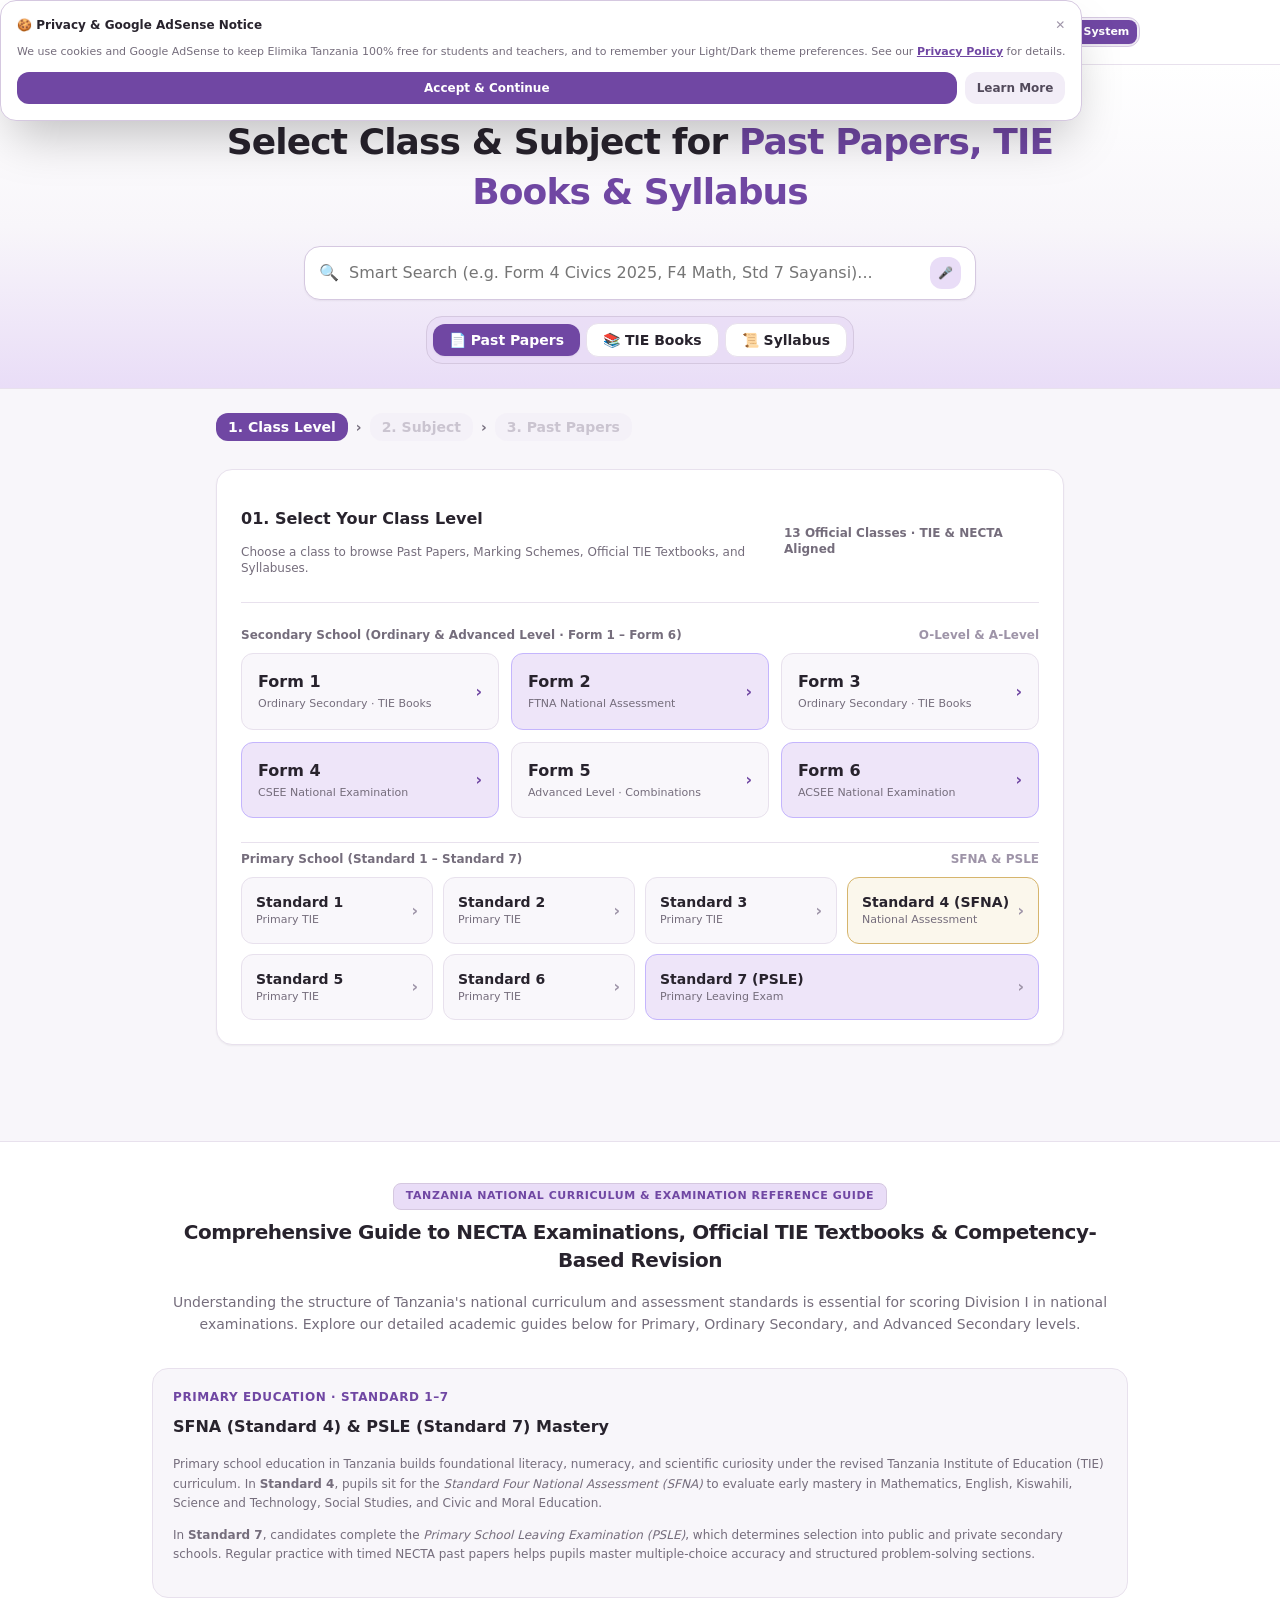
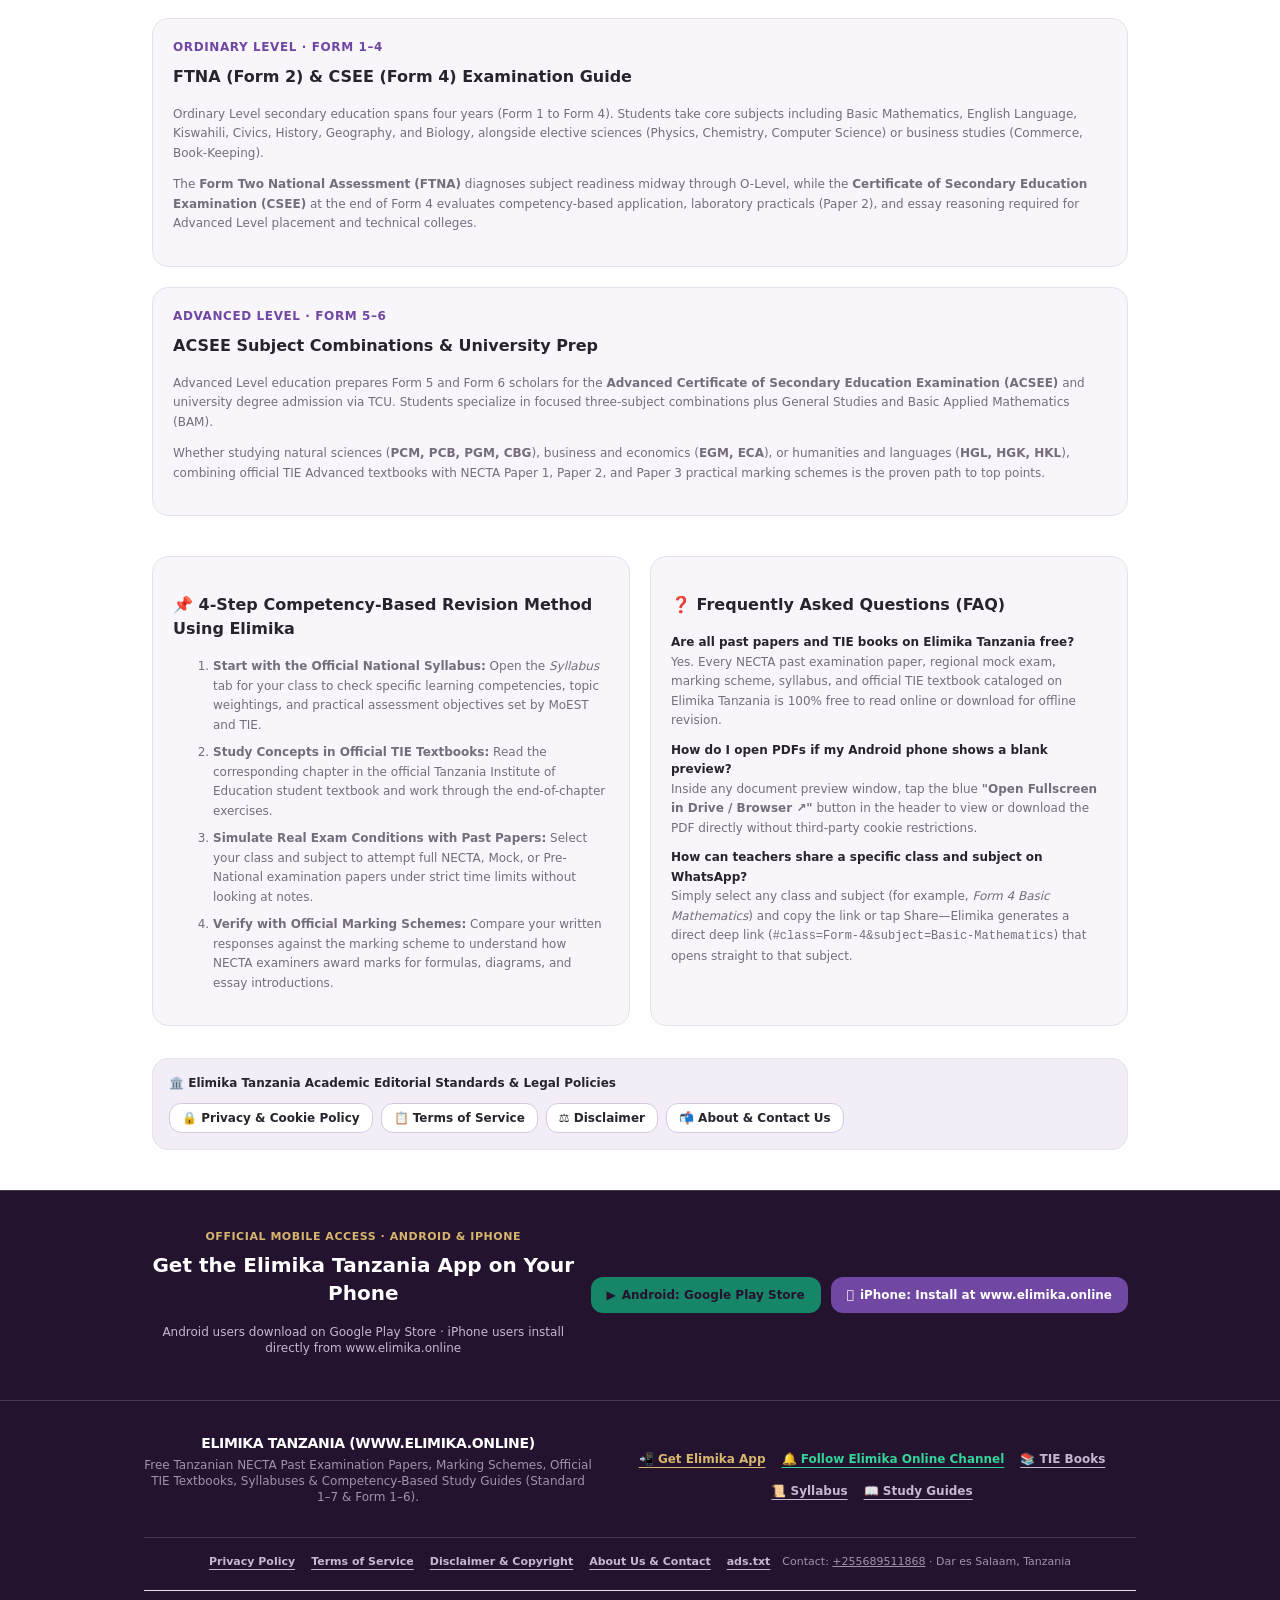
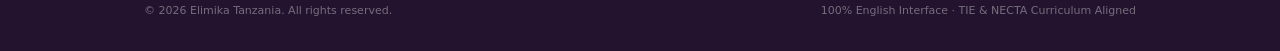
==== commit 3bde8902: "Update index.html" ====
--- a/index.html
+++ b/index.html
@@ -142,7 +142,6 @@
     .max-w-full { max-width: 100%; }
     .max-w-5xl { max-width: 64rem; }
     .max-w-4xl { max-width: 56rem; }
-    .max-w-3xl { max-width: 48rem; }
     .max-w-2xl { max-width: 42rem; }
     .max-w-lg { max-width: 32rem; }
     .max-w-md { max-width: 28rem; }
@@ -197,18 +196,15 @@
     .px-3 { padding-left: 0.75rem; padding-right: 0.75rem; }
     .px-3\.5 { padding-left: 0.875rem; padding-right: 0.875rem; }
     .px-4 { padding-left: 1rem; padding-right: 1rem; }
-    .px-5 { padding-left: 1.25rem; padding-right: 1.25rem; }
     .py-0\.5 { padding-top: 0.125rem; padding-bottom: 0.125rem; }
     .py-1 { padding-top: 0.25rem; padding-bottom: 0.25rem; }
     .py-1\.5 { padding-top: 0.375rem; padding-bottom: 0.375rem; }
     .py-2 { padding-top: 0.5rem; padding-bottom: 0.5rem; }
     .py-2\.5 { padding-top: 0.625rem; padding-bottom: 0.625rem; }
     .py-3 { padding-top: 0.75rem; padding-bottom: 0.75rem; }
-    .py-4 { padding-top: 1rem; padding-bottom: 1rem; }
     .py-6 { padding-top: 1.5rem; padding-bottom: 1.5rem; }
     .py-8 { padding-top: 2rem; padding-bottom: 2rem; }
     .py-10 { padding-top: 2.5rem; padding-bottom: 2.5rem; }
-    .pt-1 { padding-top: 0.25rem; }
     .pt-2 { padding-top: 0.5rem; }
     .pt-2\.5 { padding-top: 0.625rem; }
     .pt-3 { padding-top: 0.75rem; }
@@ -219,10 +215,7 @@
     .pb-3\.5 { padding-bottom: 0.875rem; }
     .pb-6 { padding-bottom: 1.5rem; }
     .pb-24 { padding-bottom: 6rem; }
-    .pl-5 { padding-left: 1.25rem; }
     .pl-9 { padding-left: 2.25rem; }
-    .pr-1 { padding-right: 0.25rem; }
-    .pr-2 { padding-right: 0.5rem; }
     .pr-4 { padding-right: 1rem; }
     .mt-0\.5 { margin-top: 0.125rem; }
     .mt-1 { margin-top: 0.25rem; }
@@ -241,7 +234,6 @@
     .h-4 { height: 1rem; }
     .h-3\.5 { height: 0.875rem; }
     .h-\[90vh\] { height: 90vh; }
-    .max-h-\[88vh\] { max-height: 88vh; }
     .h-full { height: 100%; }
     .w-9 { width: 2.25rem; }
     .w-8 { width: 2rem; }
@@ -263,16 +255,12 @@
     .top-3 { top: 0.75rem; }
     .top-full { top: 100%; }
     .bottom-0 { bottom: 0; }
-    .bottom-4 { bottom: 1rem; }
     .bottom-5 { bottom: 1.25rem; }
     .bottom-16 { bottom: 4rem; }
     .left-0 { left: 0; }
     .left-3 { left: 0.75rem; }
-    .left-4 { left: 1rem; }
     .left-1\/2 { left: 50%; }
     .right-0 { right: 0; }
-    .right-4 { right: 1rem; }
-    .right-5 { right: 1.25rem; }
     .-translate-x-1\/2 { transform: translateX(-50%); }
     .z-10 { z-index: 10; }
     .z-30 { z-index: 30; }
@@ -367,7 +355,6 @@
     .text-emerald-950 { color: #0F5C48; }
     .text-amber-300 { color: #D6B56D; }
     .text-amber-400 { color: #D6B56D; }
-    .text-amber-600 { color: #B89545; }
     .text-amber-700 { color: #B89545; }
     .text-amber-800 { color: #8A6D2B; }
     .text-amber-900 { color: #5C4718; }
@@ -400,9 +387,6 @@
     .underline { text-decoration: underline; }
     .underline-offset-4 { text-underline-offset: 4px; }
     .tabular-nums { font-variant-numeric: tabular-nums; }
-    .list-disc { list-style-type: disc; }
-    .list-decimal { list-style-type: decimal; }
-    .cursor-not-allowed { cursor: not-allowed; }
     .shadow-sm { box-shadow: 0 1px 2px 0 rgba(0, 0, 0, 0.05); }
     .shadow-md { box-shadow: 0 4px 6px -1px rgba(0, 0, 0, 0.1); }
     .shadow-xl { box-shadow: 0 20px 25px -5px rgba(0, 0, 0, 0.1); }
@@ -421,10 +405,7 @@
     .hover\:bg-slate-800:hover { background-color: #1e293b; }
     .hover\:border-blue-400:hover { border-color: #60a5fa; }
     .hover\:border-blue-500:hover { border-color: #3b82f6; }
-    .hover\:border-blue-600:hover { border-color: #2563eb; }
     .hover\:border-emerald-600:hover { border-color: #059669; }
-    .hover\:text-blue-600:hover { color: #7047A3; }
-    .hover\:text-white:hover { color: #FFFFFF; }
     .hover\:underline:hover { text-decoration: underline; }
     @keyframes spin { to { transform: rotate(360deg); } }
     .animate-spin { animation: spin 1s linear infinite; }
@@ -434,7 +415,6 @@
       .sm\:p-6 { padding: 1.5rem; }
       .sm\:h-16 { height: 4rem; }
       .sm\:text-xl { font-size: 1.25rem; }
-      .sm\:text-2xl { font-size: 1.5rem; }
       .sm\:text-3xl { font-size: 1.875rem; }
       .sm\:text-4xl { font-size: 2.25rem; }
       .sm\:text-base { font-size: 1rem; }
@@ -445,24 +425,17 @@
       .sm\:grid-cols-4 { grid-template-columns: repeat(4, minmax(0, 1fr)); }
       .sm\:flex-row { flex-direction: row; }
       .sm\:items-center { align-items: center; }
-      .sm\:justify-between { justify-content: space-between; }
-      .sm\:text-left { text-align: left; }
-      .sm\:left-auto { left: auto; }
-      .sm\:right-5 { right: 1.25rem; }
-      .sm\:bottom-5 { bottom: 1.25rem; }
-      .sm\:max-w-md { max-width: 28rem; }
       .sm\:inline { display: inline !important; }
       .sm\:hidden { display: none !important; }
     }
     @media (min-width: 768px) {
       .md\:grid-cols-2 { grid-template-columns: repeat(2, minmax(0, 1fr)); }
-      .md\:grid-cols-3 { grid-template-columns: repeat(3, minmax(0, 1fr)); }
     }
     @media (min-width: 1024px) {
       .lg\:flex { display: flex !important; }
     }
   </style>
-</head>
+<script src="/_aistudio-iframe.js?v=1f94f900"></script></head>
 <body class="min-h-screen w-full max-w-full flex flex-col">
 
   <!-- TOP BAR CONTRACT: Brand, Nav Links, Primary Actions (Get App, WhatsApp, Dark Mode) -->
@@ -552,7 +525,7 @@
     </div>
   </div>
 
-  <!-- DOCUMENT VIEWER MODAL (WITH LIGHTWEIGHT LOADING SPINNER & GOOGLE DRIVE MOBILE PDF FULLSCREEN FALLBACK) -->
+  <!-- DOCUMENT VIEWER MODAL (WITH GOOGLE DRIVE MOBILE PDF FULLSCREEN FALLBACK) -->
   <div id="viewerModal" class="fixed inset-0 z-50 bg-slate-900/75 backdrop-blur-sm hidden items-center justify-center p-2 sm:p-6" role="dialog" aria-modal="true">
     <div class="bg-white rounded-2xl shadow-2xl max-w-4xl w-full h-[90vh] flex flex-col overflow-hidden border border-slate-200">
       <div class="px-4 py-3 bg-slate-50 border-b border-slate-200 flex flex-wrap items-center justify-between gap-2">
@@ -593,7 +566,7 @@
             ✅ Download Solution
           </a>
         </div>
-        <button onclick="closeViewer()" class="px-4 py-2 bg-slate-100 text-slate-700 font-bold rounded-xl">Close (Esc)</button>
+        <button onclick="closeViewer()" class="px-4 py-2 bg-slate-100 text-slate-700 font-bold rounded-xl">Close</button>
       </div>
     </div>
   </div>
@@ -625,11 +598,11 @@
   </div>
 
   <!-- IPHONE SAFARI INSTALLATION MODAL -->
-  <div id="iosInstallModal" class="fixed inset-0 z-50 bg-slate-900/75 backdrop-blur-sm hidden items-center justify-center p-4" onclick="closeGetAppModal()">
+  <div id="iosInstallModal" class="fixed inset-0 z-50 bg-slate-900/75 backdrop-blur-sm hidden items-center justify-center p-4" onclick="this.classList.add('hidden'); this.classList.remove('flex');">
     <div class="bg-white rounded-3xl max-w-md w-full p-6 border border-slate-200 shadow-2xl space-y-4" onclick="event.stopPropagation()">
       <div class="flex items-center justify-between border-b border-slate-100 pb-3">
         <h3 class="text-base font-black text-slate-900">📲 Install Elimika on iPhone / iPad</h3>
-        <button onclick="closeGetAppModal()" class="px-2.5 py-1 rounded-lg bg-slate-100 text-xs font-bold">✕</button>
+        <button onclick="document.getElementById('iosInstallModal').classList.add('hidden'); document.getElementById('iosInstallModal').classList.remove('flex');" class="px-2.5 py-1 rounded-lg bg-slate-100 text-xs font-bold">✕</button>
       </div>
       <p class="text-xs text-slate-600 leading-relaxed">
         Open <strong>https://www.elimika.online</strong> in <strong>Safari</strong> and follow these 3 steps to install Elimika directly on your Home Screen:
@@ -639,7 +612,7 @@
         <div>2. Scroll down and select <strong>Add to Home Screen</strong>.</div>
         <div>3. Tap <strong>Add</strong> in the top-right corner.</div>
       </div>
-      <button onclick="closeGetAppModal()" class="w-full py-2.5 rounded-xl bg-blue-600 text-white font-bold text-xs">Got It</button>
+      <button onclick="document.getElementById('iosInstallModal').classList.add('hidden'); document.getElementById('iosInstallModal').classList.remove('flex');" class="w-full py-2.5 rounded-xl bg-blue-600 text-white font-bold text-xs">Got It</button>
     </div>
   </div>
 
@@ -700,7 +673,7 @@
           <ul class="list-disc pl-5 space-y-1.5">
             <li><strong>NECTA Past Examinations:</strong> Past national examination papers and marking schemes referenced on this platform are historical public assessment materials originally administered by the <strong>National Examinations Council of Tanzania (NECTA)</strong>.</li>
             <li><strong>TIE Textbooks &amp; Syllabuses:</strong> Official curriculum textbooks and syllabuses are the intellectual property of the <strong>Tanzania Institute of Education (TIE)</strong> under the Ministry of Education, Science and Technology. They are cataloged here strictly for free educational and non-commercial classroom reference.</li>
-            <li><strong>Copyright Removal / Attribution Requests:</strong> If you are a copyright holder or school administrator and wish to request attribution updates or removal of any specific document link, please contact our editorial desk at <a href="mailto:support@elimika.online" class="text-blue-600 font-bold underline">support@elimika.online</a> or <a href="mailto:mohamedshabani751@gmail.com" class="text-blue-600 font-bold underline">mohamedshabani751@gmail.com</a> and we will respond within 24 hours.</li>
+            <li><strong>Copyright Removal / Attribution Requests:</strong> If you are a copyright holder or school administrator and wish to request attribution updates or removal of any specific document link, please contact our editorial desk via WhatsApp at <a href="https://wa.me/255689511868" target="_blank" rel="noopener noreferrer" class="text-blue-600 font-bold underline">+255689511868</a> and we will respond within 24 hours.</li>
           </ul>
         </div>
 
@@ -714,7 +687,6 @@
             <h3 class="text-sm font-black text-slate-900">📬 Official Contact &amp; Editorial Support Desk</h3>
             <div><strong>Organization:</strong> Elimika Tanzania Educational Portal</div>
             <div><strong>Location:</strong> Dar es Salaam, United Republic of Tanzania</div>
-            <div><strong>Official Support Email:</strong> <a href="mailto:support@elimika.online" class="text-blue-600 font-bold underline">support@elimika.online</a> / <a href="mailto:mohamedshabani751@gmail.com" class="text-blue-600 font-bold underline">mohamedshabani751@gmail.com</a></div>
             <div><strong>Phone &amp; WhatsApp Support:</strong> <a href="https://wa.me/255689511868" target="_blank" rel="noopener noreferrer" class="text-emerald-600 font-bold underline">+255689511868</a></div>
             <div><strong>Official WhatsApp Channel:</strong> <a href="https://whatsapp.com/channel/0029VbE4Ctl0G0Xbp8kQwu0t" target="_blank" rel="noopener noreferrer" class="text-blue-600 font-bold underline">Elimika Online Tanzania Broadcast</a></div>
           </div>
@@ -890,7 +862,7 @@
           <a href="/ads.txt" target="_blank" rel="noopener noreferrer" class="hover:text-white underline underline-offset-4">ads.txt</a>
         </div>
         <div class="text-slate-400">
-          Contact: <a href="mailto:support@elimika.online" class="text-slate-200 underline">support@elimika.online</a> · <a href="mailto:mohamedshabani751@gmail.com" class="text-slate-200 underline">mohamedshabani751@gmail.com</a> · <a href="https://wa.me/255689511868" target="_blank" rel="noopener noreferrer" class="text-slate-200 underline">+255689511868</a> · Dar es Salaam, Tanzania
+          Contact: <a href="https://wa.me/255689511868" target="_blank" rel="noopener noreferrer" class="text-slate-200 underline">+255689511868</a> · Dar es Salaam, Tanzania
         </div>
       </div>
 
@@ -935,7 +907,7 @@
       { id: 'tie-drive-book-3', title: 'Physical Chemistry For Advanced', form: 'Form 5', subject: 'Chemistry', year: '2025', category: 'TIE Book', paperUrl: 'https://drive.google.com/file/d/1muTE75iWOCcgIGg3lhRd3BG_u09_Yfa3/view?usp=drive_link', answersUrl: null, isBook: true, isSyllabus: false },
       { id: 'tie-drive-book-4', title: 'FASIHI YA KISWAHILI F5 NEW', form: 'Form 5', subject: 'Kiswahili', year: '2025', category: 'TIE Book', paperUrl: 'https://drive.google.com/file/d/1IlM9kduH4tifZ_-Wr-qgqz_QIxfU2fXD/view?usp=drive_link', answersUrl: null, isBook: true, isSyllabus: false },
       { id: 'tie-drive-book-5', title: 'HISTORIA YA TANZANIA NA MAADILI', form: 'Form 5', subject: 'Historia ya Tanzania na Maadili', year: '2025', category: 'TIE Book', paperUrl: 'https://drive.google.com/file/d/1sMjLH2WaFYIx5k2v1CPiRn-slRiml5mE/view?usp=drive_link', answersUrl: null, isBook: true, isSyllabus: false },
-      { id: 'tie-drive-book-6', title: 'ARABIC FORM FIVE (TIE)', form: 'Form 5', subject: 'Arabic', year: '2025', category: 'TIE Book', paperUrl: 'https://drive.google.com/file/d/1xGEafcyO9UNVR8mNkCPWF7j3smYfB36y/view?usp=drive_link', answersUrl: null, isBook: true, isSyllabus: false },
+      { id: 'tie-drive-book-6', title: 'ARABIC FORM FIVE (TIE)', form: 'Form 5', subject: 'General Studies', year: '2025', category: 'TIE Book', paperUrl: 'https://drive.google.com/file/d/1xGEafcyO9UNVR8mNkCPWF7j3smYfB36y/view?usp=drive_link', answersUrl: null, isBook: true, isSyllabus: false },
       { id: 'tie-drive-book-7', title: 'BUSINESS STUDIES-FORM 5', form: 'Form 5', subject: 'Business Studies', year: '2025', category: 'TIE Book', paperUrl: 'https://drive.google.com/file/d/1bi8wbvqNkrxIsamZ73ThGWcXpOO0NKgX/view?usp=drive_link', answersUrl: null, isBook: true, isSyllabus: false },
       { id: 'tie-drive-book-8', title: 'LITERATURE BOOK 5', form: 'Form 5', subject: 'Literature in English', year: '2025', category: 'TIE Book', paperUrl: 'https://drive.google.com/file/d/1_VWunaXX_q8kZBtf8yohWTc8XlGsi0av/view?usp=drive_link', answersUrl: null, isBook: true, isSyllabus: false },
       { id: 'tie-drive-book-9', title: 'ACADEMIC F5 BOOK', form: 'Form 5', subject: 'Academic Communication', year: '2025', category: 'TIE Book', paperUrl: 'https://drive.google.com/file/d/1iZBaoHHBOuCrcFL9YV27CT8BsaRAJfEc/view?usp=drive_link', answersUrl: null, isBook: true, isSyllabus: false },
@@ -988,15 +960,15 @@
       { id: 'tie-drive-book-56', title: 'Home Economics Form Two', form: 'Form 2', subject: 'Home Economics', year: '2025', category: 'TIE Book', paperUrl: 'https://drive.google.com/file/d/1pKLsxQpklSiPjBnvLWuUFUifIUcyquY1/view?usp=drive_link', answersUrl: null, isBook: true, isSyllabus: false },
       { id: 'tie-drive-book-57', title: 'CIVICS F2', form: 'Form 2', subject: 'Civics', year: '2025', category: 'TIE Book', paperUrl: 'https://drive.google.com/file/d/1txw6yyIKY3cBScGxWD3vqwmjsI3hklMD/view?usp=drive_link', answersUrl: null, isBook: true, isSyllabus: false },
       { id: 'tie-drive-book-58', title: 'Commerce Form Two', form: 'Form 2', subject: 'Commerce', year: '2025', category: 'TIE Book', paperUrl: 'https://drive.google.com/file/d/1zlL-jvfixNKwiJG99hETtm43tWf3fI8D/view?usp=drive_link', answersUrl: null, isBook: true, isSyllabus: false },
-      { id: 'tie-drive-book-59', title: 'Engineering Science', form: 'Form 2', subject: 'Engineering Science', year: '2025', category: 'TIE Book', paperUrl: 'https://drive.google.com/file/d/1vSzuW4qfvDwAcKS7KyA-Sk_sucv8D7_W/view?usp=drive_link', answersUrl: null, isBook: true, isSyllabus: false },
-      { id: 'tie-drive-book-60', title: 'EDK', form: 'Form 2', subject: 'Elimu ya Dini ya Kiislamu (EDK)', year: '2025', category: 'TIE Book', paperUrl: 'https://drive.google.com/file/d/1R6x4sfCtXgJErbYENW_OdpiykmllWlUw/view?usp=drive_link', answersUrl: null, isBook: true, isSyllabus: false },
+      { id: 'tie-drive-book-59', title: 'Engineering Science', form: 'Form 2', subject: 'Physics', year: '2025', category: 'TIE Book', paperUrl: 'https://drive.google.com/file/d/1vSzuW4qfvDwAcKS7KyA-Sk_sucv8D7_W/view?usp=drive_link', answersUrl: null, isBook: true, isSyllabus: false },
+      { id: 'tie-drive-book-60', title: 'EDK', form: 'Form 2', subject: 'General Studies', year: '2025', category: 'TIE Book', paperUrl: 'https://drive.google.com/file/d/1R6x4sfCtXgJErbYENW_OdpiykmllWlUw/view?usp=drive_link', answersUrl: null, isBook: true, isSyllabus: false },
       { id: 'tie-drive-book-61', title: 'Auto Body Repair', form: 'Form 2', subject: 'General Studies', year: '2025', category: 'TIE Book', paperUrl: 'https://drive.google.com/file/d/1hYvT073lbyLy1fTG9aIW4WMRgcosBeP0/view?usp=drive_link', answersUrl: null, isBook: true, isSyllabus: false },
       { id: 'tie-drive-book-62', title: 'History F2 New Syllabus', form: 'Form 2', subject: 'History', year: '2025', category: 'TIE Book', paperUrl: 'https://drive.google.com/file/d/1drf8VIg6MfpGZNWVqkl1FlMGpDlGOhUg/view?usp=drive_link', answersUrl: null, isBook: true, isSyllabus: false },
       { id: 'tie-drive-book-63', title: 'Civil Draughting', form: 'Form 2', subject: 'General Studies', year: '2025', category: 'TIE Book', paperUrl: 'https://drive.google.com/file/d/1iKjv2r-Y2PFxdGp8Dwr6dkDwWzbV4Cw6/view?usp=drive_link', answersUrl: null, isBook: true, isSyllabus: false },
       { id: 'tie-drive-book-64', title: 'Carpentry', form: 'Form 2', subject: 'General Studies', year: '2025', category: 'TIE Book', paperUrl: 'https://drive.google.com/file/d/1Azml-3sf_QJJ0K-2WRrOlv1fL_J8yTQW/view?usp=drive_link', answersUrl: null, isBook: true, isSyllabus: false },
       { id: 'tie-drive-book-65', title: 'Auto Electric', form: 'Form 2', subject: 'General Studies', year: '2025', category: 'TIE Book', paperUrl: 'https://drive.google.com/file/d/1dbahC6Tbzba1T7FuDGCmhX0SMCRK7gL0/view?usp=drive_link', answersUrl: null, isBook: true, isSyllabus: false },
       { id: 'tie-drive-book-66', title: 'Leather Goods and Footwears F2', form: 'Form 2', subject: 'General Studies', year: '2025', category: 'TIE Book', paperUrl: 'https://drive.google.com/file/d/158395mpowtwNNYAjuDUxEcJgJyOFkdgq/view?usp=drive_link', answersUrl: null, isBook: true, isSyllabus: false },
-      { id: 'tie-drive-book-67', title: 'Arts & Design', form: 'Form 2', subject: 'Fine Art', year: '2025', category: 'TIE Book', paperUrl: 'https://drive.google.com/file/d/16fgdixfMmRJnmYfhIq_msCFoH4xiXkqc/view?usp=drive_link', answersUrl: null, isBook: true, isSyllabus: false },
+      { id: 'tie-drive-book-67', title: 'Arts & Design', form: 'Form 2', subject: 'General Studies', year: '2025', category: 'TIE Book', paperUrl: 'https://drive.google.com/file/d/16fgdixfMmRJnmYfhIq_msCFoH4xiXkqc/view?usp=drive_link', answersUrl: null, isBook: true, isSyllabus: false },
       { id: 'tie-drive-book-68', title: 'BIOLOGY FORM 2 TIE NEW SYLLABUS', form: 'Form 2', subject: 'Biology', year: '2025', category: 'TIE Book', paperUrl: 'https://drive.google.com/file/d/1A0voCf2A83VvMEEaQONtnyQhuNGBXrX2/view?usp=drive_link', answersUrl: null, isBook: true, isSyllabus: false },
       { id: 'tie-drive-book-69', title: 'Geography F2', form: 'Form 2', subject: 'Geography', year: '2025', category: 'TIE Book', paperUrl: 'https://drive.google.com/file/d/1IloB7ZSJzZ1BxkzibrC7uCzaiEsRgC0s/view?usp=drive_link', answersUrl: null, isBook: true, isSyllabus: false },
       { id: 'tie-drive-book-70', title: 'Acting F2', form: 'Form 2', subject: 'General Studies', year: '2025', category: 'TIE Book', paperUrl: 'https://drive.google.com/file/d/1uR6zEY6mryLyA8AIwSbYxIT0dotA3aC5/view?usp=drive_link', answersUrl: null, isBook: true, isSyllabus: false },
@@ -1006,19 +978,19 @@
       { id: 'tie-drive-book-74', title: 'Animal Health and Production', form: 'Form 2', subject: 'Agriculture', year: '2025', category: 'TIE Book', paperUrl: 'https://drive.google.com/file/d/1xGo30_Jwid5C1x2SfK_7FXIQ6igs2xz4/view?usp=drive_link', answersUrl: null, isBook: true, isSyllabus: false },
       { id: 'tie-drive-book-75', title: 'Book-Keeping Form Two', form: 'Form 2', subject: 'Book-Keeping', year: '2025', category: 'TIE Book', paperUrl: 'https://drive.google.com/file/d/1NFbIZfc0e1UvH8qAipB5Um7B5wGvI4AT/view?usp=drive_link', answersUrl: null, isBook: true, isSyllabus: false },
       { id: 'tie-drive-book-76', title: 'Chemistry F2 TIE', form: 'Form 2', subject: 'Chemistry', year: '2025', category: 'TIE Book', paperUrl: 'https://drive.google.com/file/d/1h26uIRH4UD5_UrD6CMsfDrQ800OtJlj3/view?usp=drive_link', answersUrl: null, isBook: true, isSyllabus: false },
-      { id: 'tie-drive-book-77', title: 'Chinese', form: 'Form 2', subject: 'Chinese', year: '2025', category: 'TIE Book', paperUrl: 'https://drive.google.com/file/d/1IlPUOuHFWIPj0IT9kSqoRBCcq_91_3Kj/view?usp=drive_link', answersUrl: null, isBook: true, isSyllabus: false },
+      { id: 'tie-drive-book-77', title: 'Chinese', form: 'Form 2', subject: 'General Studies', year: '2025', category: 'TIE Book', paperUrl: 'https://drive.google.com/file/d/1IlPUOuHFWIPj0IT9kSqoRBCcq_91_3Kj/view?usp=drive_link', answersUrl: null, isBook: true, isSyllabus: false },
       { id: 'tie-drive-book-78', title: 'computer science 2', form: 'Form 2', subject: 'Computer Science', year: '2025', category: 'TIE Book', paperUrl: 'https://drive.google.com/file/d/1YWevhyTnKHWCNagX4gpGhI5229L642BC/view?usp=drive_link', answersUrl: null, isBook: true, isSyllabus: false },
       { id: 'tie-drive-book-79', title: 'ENGLISH FORM TWO-NEW BOOK', form: 'Form 2', subject: 'English Language', year: '2025', category: 'TIE Book', paperUrl: 'https://drive.google.com/file/d/1rZpMHLdlmDyXPFwyBBr54HWOj_2F5Vvi/view?usp=drive_link', answersUrl: null, isBook: true, isSyllabus: false },
-      { id: 'tie-drive-book-80', title: 'F II-EDK', form: 'Form 2', subject: 'Elimu ya Dini ya Kiislamu (EDK)', year: '2025', category: 'TIE Book', paperUrl: 'https://drive.google.com/file/d/1pU62bBm_qTQt9Qej73-rK9vDHG9x56dJ/view?usp=drive_link', answersUrl: null, isBook: true, isSyllabus: false },
+      { id: 'tie-drive-book-80', title: 'F II-EDK', form: 'Form 2', subject: 'General Studies', year: '2025', category: 'TIE Book', paperUrl: 'https://drive.google.com/file/d/1pU62bBm_qTQt9Qej73-rK9vDHG9x56dJ/view?usp=drive_link', answersUrl: null, isBook: true, isSyllabus: false },
       { id: 'tie-drive-book-81', title: 'kiswahili f2', form: 'Form 2', subject: 'Kiswahili', year: '2025', category: 'TIE Book', paperUrl: 'https://drive.google.com/file/d/1Uy6QCfS8lORVPB38N4vej6PY_KOgzVah/view?usp=drive_link', answersUrl: null, isBook: true, isSyllabus: false },
       { id: 'tie-drive-book-82', title: 'PHYSICS F2 NEW TIE', form: 'Form 2', subject: 'Physics', year: '2025', category: 'TIE Book', paperUrl: 'https://drive.google.com/file/d/1FLxPeajErXbEESO0Evezeh4QL8pQ8LY8/view?usp=drive_link', answersUrl: null, isBook: true, isSyllabus: false },
       { id: 'tie-drive-book-83', title: 'HISTORIA YA TANZANIA NA MAADILI KIDATO CHA PILI', form: 'Form 2', subject: 'Historia ya Tanzania na Maadili', year: '2025', category: 'TIE Book', paperUrl: 'https://drive.google.com/file/d/1EhCwHX6cmAqtEdF1zvbEG_HuQbBtZdEU/view?usp=drive_link', answersUrl: null, isBook: true, isSyllabus: false },
       { id: 'tie-drive-book-84', title: 'Mathematics Form Two (TIE 2024 Revised Edition)', form: 'Form 2', subject: 'Basic Mathematics', year: '2024', category: 'TIE Book', paperUrl: 'https://drive.google.com/file/d/1yhx10LAspqFck81xdn56WcPsnH_JbLzI/view?usp=drive_link', answersUrl: null, isBook: true, isSyllabus: false },
       { id: 'tie-drive-book-85', title: 'BUSINESS STUDIES F2', form: 'Form 2', subject: 'Business Studies', year: '2025', category: 'TIE Book', paperUrl: 'https://drive.google.com/file/d/1ttUVMMlXRG1tXVuwECsB6_OgYbgCJeHZ/view?usp=drive_link', answersUrl: null, isBook: true, isSyllabus: false },
       { id: 'tie-drive-book-86', title: 'BUSINESS STUDIES FI', form: 'Form 1', subject: 'Business Studies', year: '2025', category: 'TIE Book', paperUrl: 'https://drive.google.com/file/d/1O4Ax5H-gAT5UaHbXCq9ztqROv_zrKPrt/view?usp=drive_link', answersUrl: null, isBook: true, isSyllabus: false },
-      { id: 'tie-drive-book-87', title: 'F1 Engineering Science', form: 'Form 1', subject: 'Engineering Science', year: '2025', category: 'TIE Book', paperUrl: 'https://drive.google.com/file/d/13tvaVdsstSbCp5xiQR7x9D8T7KXs3MUZ/view?usp=drive_link', answersUrl: null, isBook: true, isSyllabus: false },
-      { id: 'tie-drive-book-88', title: 'GRAPHIC DESIGN ONE', form: 'Form 1', subject: 'Fine Art', year: '2025', category: 'TIE Book', paperUrl: 'https://drive.google.com/file/d/1K6tabjXnyEGphH4Q80A71zUbWjxq-p1r/view?usp=drive_link', answersUrl: null, isBook: true, isSyllabus: false },
-      { id: 'tie-drive-book-89', title: 'ARABIC FORM ONE (TIE)', form: 'Form 1', subject: 'Arabic', year: '2025', category: 'TIE Book', paperUrl: 'https://drive.google.com/file/d/1DEZckilK1GXaTsaUFE2M4RimoMBRtVoo/view?usp=drive_link', answersUrl: null, isBook: true, isSyllabus: false },
+      { id: 'tie-drive-book-87', title: 'F1 Engineering Science', form: 'Form 1', subject: 'Physics', year: '2025', category: 'TIE Book', paperUrl: 'https://drive.google.com/file/d/13tvaVdsstSbCp5xiQR7x9D8T7KXs3MUZ/view?usp=drive_link', answersUrl: null, isBook: true, isSyllabus: false },
+      { id: 'tie-drive-book-88', title: 'GRAPHIC DESIGN ONE', form: 'Form 1', subject: 'General Studies', year: '2025', category: 'TIE Book', paperUrl: 'https://drive.google.com/file/d/1K6tabjXnyEGphH4Q80A71zUbWjxq-p1r/view?usp=drive_link', answersUrl: null, isBook: true, isSyllabus: false },
+      { id: 'tie-drive-book-89', title: 'ARABIC FORM ONE (TIE)', form: 'Form 1', subject: 'General Studies', year: '2025', category: 'TIE Book', paperUrl: 'https://drive.google.com/file/d/1DEZckilK1GXaTsaUFE2M4RimoMBRtVoo/view?usp=drive_link', answersUrl: null, isBook: true, isSyllabus: false },
       { id: 'tie-drive-book-90', title: 'Additional Mathematics Form I', form: 'Form 1', subject: 'Additional Mathematics', year: '2025', category: 'TIE Book', paperUrl: 'https://drive.google.com/file/d/104HQOCmb8SaJCWNvMHfn6Ff236DA6sBM/view?usp=drive_link', answersUrl: null, isBook: true, isSyllabus: false },
       { id: 'tie-drive-book-91', title: 'Historia ya Tanzania na Maadili kitabu cha Mwanafunzi Kidato cha Kwanza', form: 'Form 1', subject: 'Historia ya Tanzania na Maadili', year: '2025', category: 'TIE Book', paperUrl: 'https://drive.google.com/file/d/1UrNR3Dd7lxZR8Tp66O0wM-9NgqrEmmvy/view?usp=drive_link', answersUrl: null, isBook: true, isSyllabus: false },
       { id: 'tie-drive-book-92', title: 'Agriculture F1', form: 'Form 1', subject: 'Agriculture', year: '2025', category: 'TIE Book', paperUrl: 'https://drive.google.com/file/d/1KmcYUqPkXoRjmRwrop4t33gtHS2M6S_t/view?usp=drive_link', answersUrl: null, isBook: true, isSyllabus: false },
@@ -1073,16 +1045,15 @@
 
     function getSubjectIcon(subject) {
       const s = (subject || '').toLowerCase();
-      if (s.includes('math') || s.includes('hisabati') || s.includes('kuhesabu')) return '📐';
-      if (s.includes('physic') || s.includes('engineering')) return '⚡';
+      if (s.includes('math') || s.includes('hisabati')) return '📐';
+      if (s.includes('physic')) return '⚡';
       if (s.includes('chemi')) return '🧪';
-      if (s.includes('biolog') || s.includes('sayansi') || s.includes('afya')) return '🧬';
-      if (s.includes('geograph') || s.includes('jiografia') || s.includes('jamii')) return '🌍';
+      if (s.includes('biolog') || s.includes('sayansi')) return '🧬';
+      if (s.includes('geograph') || s.includes('jiografia')) return '🌍';
       if (s.includes('histor')) return '🏛️';
       if (s.includes('civic') || s.includes('uraia')) return '⚖️';
-      if (s.includes('english') || s.includes('literature') || s.includes('kusoma') || s.includes('kuandika')) return '📖';
+      if (s.includes('english') || s.includes('literature')) return '📖';
       if (s.includes('kiswahili')) return '🗣️';
-      if (s.includes('computer') || s.includes('tehama')) return '💻';
       return '📘';
     }
 
@@ -1184,6 +1155,7 @@
       const normA = normalizeSubjectName(recordSubject, recordTitle).toLowerCase();
       const normB = normalizeSubjectName(targetSubject).toLowerCase();
       if (normA === normB) return true;
+      // Primary & Secondary math/science equivalence for Standard 3–7 when searching or matching
       if ((normA === 'hisabati (mathematics)' && normB === 'basic mathematics') || (normB === 'hisabati (mathematics)' && normA === 'basic mathematics')) return true;
       if (normA.includes(normB) || normB.includes(normA)) {
         if (
@@ -1206,7 +1178,7 @@
       return false;
     }
 
-    // ==================== 3. SMART SEARCH SYNONYMS (MULTI-WORD TOKENIZED) ====================
+    // ==================== 3. SMART SEARCH SYNONYMS (TOKENIZED) ====================
     function normalizeSearchSynonymText(raw) {
       let s = String(raw || '').toLowerCase().replace(/[_/\\,.;:()[\]'"!?+-]+/g, ' ').replace(/\s+/g, ' ').trim();
       if (!s) return '';
@@ -1588,6 +1560,55 @@
       page = 1;
       if (val.trim().length > 0) { activePage = 'papers'; step = 3; }
       else { step = selectedClass ? 2 : 1; }
+
+      const mainInput = document.getElementById('mainSearchInput');
+      if (mainInput && mainInput.value !== val) {
+        mainInput.value = val;
+      }
+      const clearBtn = document.getElementById('mainSearchClearBtn');
+      if (clearBtn) {
+        if (val.trim().length > 0) clearBtn.classList.remove('hidden');
+        else clearBtn.classList.add('hidden');
+      }
+
+      const dynamicPapersEl = document.getElementById('papersDynamicContent');
+      const mobileBar = document.getElementById('mobileStickyBar');
+      if (mobileBar) {
+        if (activePage === 'papers' && step > 1) {
+          mobileBar.classList.remove('hidden');
+          mobileBar.classList.add('flex');
+        } else {
+          mobileBar.classList.add('hidden');
+          mobileBar.classList.remove('flex');
+        }
+      }
+
+      // If the Past Papers view is already mounted, update ONLY the dynamic results area
+      // so #mainSearchInput is never destroyed or blurred while typing!
+      if (activePage === 'papers' && dynamicPapersEl) {
+        dynamicPapersEl.innerHTML = renderPapersDynamicInner();
+        return;
+      }
+
+      renderApp();
+    }
+
+    function handleBooksSearchInput(val) {
+      booksSearchQuery = val;
+      const booksInput = document.getElementById('booksSearchInput');
+      if (booksInput && booksInput.value !== val) {
+        booksInput.value = val;
+      }
+      const clearBtn = document.getElementById('booksSearchClearBtn');
+      if (clearBtn) {
+        if (val.trim().length > 0) clearBtn.classList.remove('hidden');
+        else clearBtn.classList.add('hidden');
+      }
+      const dynamicBooksEl = document.getElementById('booksDynamicContent');
+      if (activePage === 'books' && dynamicBooksEl) {
+        dynamicBooksEl.innerHTML = renderBooksDynamicInner();
+        return;
+      }
       renderApp();
     }
 
@@ -1660,13 +1681,10 @@
     }
 
     function closeViewer() {
-      const iframe = document.getElementById('viewerIframe');
-      if (iframe) iframe.src = 'about:blank';
+      document.getElementById('viewerIframe').src = 'about:blank';
       const modal = document.getElementById('viewerModal');
-      if (modal) {
-        modal.classList.add('hidden');
-        modal.classList.remove('flex');
-      }
+      modal.classList.add('hidden');
+      modal.classList.remove('flex');
     }
 
     function clearPrintBasket() {
@@ -1699,18 +1717,8 @@
         return;
       }
       const m = document.getElementById('iosInstallModal');
-      if (m) {
-        m.classList.remove('hidden');
-        m.classList.add('flex');
-      }
-    }
-
-    function closeGetAppModal() {
-      const m = document.getElementById('iosInstallModal');
-      if (m) {
-        m.classList.add('hidden');
-        m.classList.remove('flex');
-      }
+      m.classList.remove('hidden');
+      m.classList.add('flex');
     }
 
     function openWhatsappModal() {
@@ -1721,10 +1729,8 @@
     }
     function closeWhatsappModal() {
       const m = document.getElementById('whatsappModal');
-      if (m) {
-        m.classList.add('hidden');
-        m.classList.remove('flex');
-      }
+      m.classList.add('hidden');
+      m.classList.remove('flex');
     }
 
     let themeMode = (function () {
@@ -1795,7 +1801,110 @@
     applyThemeModeUI();
 
     // ==================== RENDER ENGINE ====================
+    function renderBooksDynamicInner() {
+      const q = booksSearchQuery.trim();
+      const dedicatedBooks = allPapers.filter(p => {
+        if (!p.isBook) return false;
+        if (!matchesSyllabusTier(p.form, booksPageLevel)) return false;
+        if (booksPageSelectedClass !== 'ALL' && p.form.toLowerCase() !== booksPageSelectedClass.toLowerCase()) return false;
+        if (q && !matchesSmartSearchTokens(q, `${p.title} ${p.subject} ${p.form} ${p.year}`)) return false;
+        return true;
+      });
+      const availableUploadedBooks = dedicatedBooks.filter(b => Boolean(b.paperUrl));
+      const upcomingPlaceholderBooks = dedicatedBooks.filter(b => !b.paperUrl);
+
+      return `
+        <div class="bg-white p-4 sm:p-5 rounded-3xl border border-emerald-300 shadow-sm">
+          <div class="flex flex-wrap items-center justify-between gap-2 text-xs font-medium text-slate-500">
+            <span class="font-bold text-emerald-800">✅ Showing ${availableUploadedBooks.length} Available TIE Books Ready for Instant Read &amp; PDF Download</span>
+            ${upcomingPlaceholderBooks.length > 0 ? `
+              <button onclick="showUpcomingBooks=!showUpcomingBooks; renderApp();" class="px-3 py-1.5 rounded-xl bg-slate-100 text-slate-700 font-bold text-xs">
+                ${showUpcomingBooks ? `🙈 Hide Coming Soon Placeholders (${upcomingPlaceholderBooks.length})` : `⏳ Show Coming Soon / Request Books (${upcomingPlaceholderBooks.length})`}
+              </button>
+            ` : ''}
+          </div>
+        </div>
+
+        <div class="grid grid-cols-1 md:grid-cols-2 gap-4">
+          ${availableUploadedBooks.map(p => `
+            <article class="bg-white p-5 rounded-2xl border border-emerald-400 shadow-sm flex flex-col justify-between gap-4">
+              <div>
+                <div class="flex items-center justify-between gap-2 text-xs text-slate-500 mb-1.5">
+                  <div>
+                    <span class="font-bold text-emerald-700">${escapeHtml(p.category)}</span> ·
+                    <span class="font-semibold text-slate-700">${escapeHtml(p.form)}</span> ·
+                    <span>${escapeHtml(p.subject)}</span>
+                  </div>
+                  <span class="px-2 py-0.5 rounded-md bg-emerald-50 text-emerald-800 border border-emerald-200 font-bold text-[10px]">PDF Ready ✓</span>
+                </div>
+                <h3 class="text-base font-bold text-slate-900 flex items-center gap-2">
+                  <span>${getSubjectIcon(p.subject)}</span>
+                  <span>${escapeHtml(p.title)}</span>
+                </h3>
+              </div>
+              <div class="pt-3 border-t border-slate-100 flex flex-wrap items-center gap-2">
+                <button onclick="openViewer('${p.id}', 'paper')" class="flex-1 px-3.5 py-2 bg-blue-600 text-white text-xs font-bold rounded-xl">📖 Read</button>
+                <a href="${getDirectDownloadUrl(p.paperUrl)}" target="_blank" rel="noopener noreferrer" class="flex-1 px-3.5 py-2 bg-slate-900 text-white text-xs font-bold rounded-xl text-center">⬇️ Download</a>
+              </div>
+            </article>
+          `).join('')}
+        </div>
+
+        ${showUpcomingBooks && upcomingPlaceholderBooks.length > 0 ? `
+          <div class="space-y-3 pt-4 border-t border-slate-200">
+            <h3 class="text-sm font-black text-slate-700">⏳ Upcoming TIE Curriculum Books — Coming Soon (${upcomingPlaceholderBooks.length})</h3>
+            <div class="grid grid-cols-1 md:grid-cols-2 gap-3">
+              ${upcomingPlaceholderBooks.map(p => `
+                <article class="bg-white p-4 rounded-2xl border border-slate-200 flex items-center justify-between gap-3">
+                  <div class="min-w-0">
+                    <div class="text-[11px] font-semibold text-slate-500">${escapeHtml(p.form)} · ${escapeHtml(p.subject)}</div>
+                    <h4 class="text-xs sm:text-sm font-bold text-slate-800 truncate">${getSubjectIcon(p.subject)} ${escapeHtml(p.title)}</h4>
+                  </div>
+                  <a href="${getRequestPaperWhatsAppUrl(p.form, p.subject, p.title)}" target="_blank" rel="noopener noreferrer" class="px-3 py-1.5 rounded-xl bg-amber-50 text-amber-900 border border-amber-300 font-bold text-[11px] whitespace-nowrap shrink-0">📩 Request Book</a>
+                </article>
+              `).join('')}
+            </div>
+          </div>
+        ` : ''}
+      `;
+    }
+
+    function renderPapersDynamicInner() {
+      const stepHtml = step === 1 ? renderStep1() : step === 2 ? renderStep2() : renderStep3();
+      return `
+        <div class="flex items-center justify-between gap-2">
+          <nav class="flex items-center gap-2 text-xs sm:text-sm font-bold text-slate-500 overflow-x-auto pb-1">
+            <button onclick="step=1; syncHashFromState(); renderApp();" class="px-3 py-1.5 rounded-xl whitespace-nowrap shrink-0 ${step === 1 ? 'bg-blue-600 text-white' : 'bg-blue-100 text-blue-800'}">1. Class Level</button>
+            <span>›</span>
+            <button onclick="if(selectedClass){step=2; syncHashFromState(); renderApp();}" ${step < 2 ? 'disabled' : ''} class="px-3 py-1.5 rounded-xl whitespace-nowrap shrink-0 ${step === 2 ? 'bg-blue-600 text-white' : step > 2 ? 'bg-blue-100 text-blue-800' : 'bg-slate-100 text-slate-400'}">2. ${escapeHtml(selectedClass || 'Subject')}</button>
+            <span>›</span>
+            <button disabled class="px-3 py-1.5 rounded-xl whitespace-nowrap shrink-0 ${step === 3 ? 'bg-blue-600 text-white' : 'bg-slate-100 text-slate-400'}">3. ${escapeHtml(selectedSubject || 'Past Papers')}</button>
+          </nav>
+          ${step > 1 ? `<button onclick="handleGoBack()" class="px-3 py-1.5 rounded-xl bg-white border border-slate-300 text-slate-800 font-bold text-xs shrink-0">← Back</button>` : ''}
+        </div>
+
+        ${stepHtml}
+      `;
+    }
+
     function renderApp() {
+      // Preserve active search input focus & cursor position across full renders
+      const activeEl = document.activeElement;
+      const activeId = activeEl && activeEl.id ? activeEl.id : null;
+      const selStart = activeEl && typeof activeEl.selectionStart === 'number' ? activeEl.selectionStart : null;
+      const selEnd = activeEl && typeof activeEl.selectionEnd === 'number' ? activeEl.selectionEnd : null;
+
+      function restoreInputFocusIfNeeded() {
+        if (!activeId) return;
+        const restoredEl = document.getElementById(activeId);
+        if (restoredEl && typeof restoredEl.focus === 'function') {
+          restoredEl.focus({ preventScroll: true });
+          if (selStart !== null && selEnd !== null && typeof restoredEl.setSelectionRange === 'function') {
+            try { restoredEl.setSelectionRange(selStart, selEnd); } catch (e) {}
+          }
+        }
+      }
+
       const container = document.getElementById('mainViewContainer');
       const mobileBar = document.getElementById('mobileStickyBar');
       if (activePage === 'papers' && step > 1) {
@@ -1807,17 +1916,6 @@
       }
 
       if (activePage === 'books') {
-        const q = booksSearchQuery.trim();
-        const dedicatedBooks = allPapers.filter(p => {
-          if (!p.isBook) return false;
-          if (!matchesSyllabusTier(p.form, booksPageLevel)) return false;
-          if (booksPageSelectedClass !== 'ALL' && p.form.toLowerCase() !== booksPageSelectedClass.toLowerCase()) return false;
-          if (q && !matchesSmartSearchTokens(q, `${p.title} ${p.subject} ${p.form} ${p.year}`)) return false;
-          return true;
-        });
-        const availableUploadedBooks = dedicatedBooks.filter(b => Boolean(b.paperUrl));
-        const upcomingPlaceholderBooks = dedicatedBooks.filter(b => !b.paperUrl);
-
         const levelClasses =
           booksPageLevel === 'Primary' ? ['Standard 1', 'Standard 2', 'Standard 3', 'Standard 4', 'Standard 5', 'Standard 6', 'Standard 7'] :
           booksPageLevel === 'Secondary' ? ['Form 1', 'Form 2', 'Form 3', 'Form 4'] :
@@ -1850,9 +1948,22 @@
                       </button>
                     `).join('')}
                   </div>
-                  <div class="relative min-w-[240px]">
-                    <input type="text" value="${escapeHtml(booksSearchQuery)}" oninput="booksSearchQuery=this.value; renderApp();" placeholder="Search textbook (e.g. F2 Math, Physics)..." class="w-full pl-9 pr-4 py-2.5 rounded-xl border border-slate-200 text-xs sm:text-sm font-medium bg-slate-50" />
-                    <span class="absolute left-3 top-3 text-xs">🔍</span>
+                  <div class="relative min-w-[240px] flex items-center">
+                    <span class="absolute left-3 text-xs pointer-events-none">🔍</span>
+                    <input
+                      id="booksSearchInput"
+                      type="text"
+                      value="${escapeHtml(booksSearchQuery)}"
+                      oninput="handleBooksSearchInput(this.value)"
+                      placeholder="Search textbook (e.g. F2 Math, Physics)..."
+                      class="w-full pl-9 pr-8 py-2.5 rounded-xl border border-slate-200 text-xs sm:text-sm font-medium bg-slate-50 focus:outline-none focus:border-emerald-500"
+                    />
+                    <button
+                      id="booksSearchClearBtn"
+                      onclick="handleBooksSearchInput('')"
+                      class="absolute right-2.5 text-slate-400 text-xs p-1 ${booksSearchQuery.trim() ? '' : 'hidden'}"
+                      title="Clear search"
+                    >✕</button>
                   </div>
                 </div>
 
@@ -1863,61 +1974,15 @@
                     </button>
                   `).join('')}
                 </div>
-
-                <div class="flex flex-wrap items-center justify-between gap-2 text-xs font-medium text-slate-500 pt-2 border-t border-slate-100">
-                  <span class="font-bold text-emerald-800">✅ Showing ${availableUploadedBooks.length} Available TIE Books Ready for Instant Read &amp; PDF Download</span>
-                  ${upcomingPlaceholderBooks.length > 0 ? `
-                    <button onclick="showUpcomingBooks=!showUpcomingBooks; renderApp();" class="px-3 py-1.5 rounded-xl bg-slate-100 text-slate-700 font-bold text-xs">
-                      ${showUpcomingBooks ? `🙈 Hide Coming Soon Placeholders (${upcomingPlaceholderBooks.length})` : `⏳ Show Coming Soon / Request Books (${upcomingPlaceholderBooks.length})`}
-                    </button>
-                  ` : ''}
-                </div>
               </div>
 
-              <div class="grid grid-cols-1 md:grid-cols-2 gap-4">
-                ${availableUploadedBooks.map(p => `
-                  <article class="bg-white p-5 rounded-2xl border border-emerald-400 shadow-sm flex flex-col justify-between gap-4">
-                    <div>
-                      <div class="flex items-center justify-between gap-2 text-xs text-slate-500 mb-1.5">
-                        <div>
-                          <span class="font-bold text-emerald-700">${escapeHtml(p.category)}</span> ·
-                          <span class="font-semibold text-slate-700">${escapeHtml(p.form)}</span> ·
-                          <span>${escapeHtml(p.subject)}</span>
-                        </div>
-                        <span class="px-2 py-0.5 rounded-md bg-emerald-50 text-emerald-800 border border-emerald-200 font-bold text-[10px]">PDF Ready ✓</span>
-                      </div>
-                      <h3 class="text-base font-bold text-slate-900 flex items-center gap-2">
-                        <span>${getSubjectIcon(p.subject)}</span>
-                        <span>${escapeHtml(p.title)}</span>
-                      </h3>
-                    </div>
-                    <div class="pt-3 border-t border-slate-100 flex flex-wrap items-center gap-2">
-                      <button onclick="openViewer('${p.id}', 'paper')" class="flex-1 px-3.5 py-2 bg-blue-600 text-white text-xs font-bold rounded-xl">📖 Read</button>
-                      <a href="${getDirectDownloadUrl(p.paperUrl)}" target="_blank" rel="noopener noreferrer" class="flex-1 px-3.5 py-2 bg-slate-900 text-white text-xs font-bold rounded-xl text-center">⬇️ Download</a>
-                    </div>
-                  </article>
-                `).join('')}
+              <div id="booksDynamicContent" class="space-y-6">
+                ${renderBooksDynamicInner()}
               </div>
-
-              ${showUpcomingBooks && upcomingPlaceholderBooks.length > 0 ? `
-                <div class="space-y-3 pt-4 border-t border-slate-200">
-                  <h3 class="text-sm font-black text-slate-700">⏳ Upcoming TIE Curriculum Books — Coming Soon (${upcomingPlaceholderBooks.length})</h3>
-                  <div class="grid grid-cols-1 md:grid-cols-2 gap-3">
-                    ${upcomingPlaceholderBooks.map(p => `
-                      <article class="bg-white p-4 rounded-2xl border border-slate-200 flex items-center justify-between gap-3">
-                        <div class="min-w-0">
-                          <div class="text-[11px] font-semibold text-slate-500">${escapeHtml(p.form)} · ${escapeHtml(p.subject)}</div>
-                          <h4 class="text-xs sm:text-sm font-bold text-slate-800 truncate">${getSubjectIcon(p.subject)} ${escapeHtml(p.title)}</h4>
-                        </div>
-                        <a href="${getRequestPaperWhatsAppUrl(p.form, p.subject, p.title)}" target="_blank" rel="noopener noreferrer" class="px-3 py-1.5 rounded-xl bg-amber-50 text-amber-900 border border-amber-300 font-bold text-[11px] whitespace-nowrap shrink-0">📩 Request Book</a>
-                      </article>
-                    `).join('')}
-                  </div>
-                </div>
-              ` : ''}
             </div>
           </div>
         `;
+        restoreInputFocusIfNeeded();
         return;
       }
 
@@ -1973,12 +2038,11 @@
             </div>
           </div>
         `;
+        restoreInputFocusIfNeeded();
         return;
       }
 
       // MAIN PAST PAPERS VIEW (STEP 1, 2, 3)
-      const stepHtml = step === 1 ? renderStep1() : step === 2 ? renderStep2() : renderStep3();
-
       container.innerHTML = `
         <section class="pt-5 pb-6 bg-gradient-hero border-b border-slate-200">
           <div class="max-w-4xl mx-auto px-4 sm:px-6 text-center space-y-4">
@@ -2000,7 +2064,12 @@
                   placeholder="Smart Search (e.g. Form 4 Civics 2025, F4 Math, Std 7 Sayansi)..."
                   class="w-full text-sm sm:text-base font-medium bg-transparent text-slate-800 focus:outline-none"
                 />
-                ${searchQuery.trim() ? `<button onclick="handleSearchInput('')" class="text-slate-400 p-1.5 mr-1">✕</button>` : ''}
+                <button
+                  id="mainSearchClearBtn"
+                  onclick="handleSearchInput('')"
+                  class="text-slate-400 p-1.5 mr-1 ${searchQuery.trim() ? '' : 'hidden'}"
+                  title="Clear search"
+                >✕</button>
                 <button onclick="startVoiceSearch()" class="p-2 rounded-xl bg-blue-50 text-blue-700 font-bold text-xs shrink-0" title="Voice Search">🎤</button>
               </div>
             </div>
@@ -2014,22 +2083,12 @@
         </section>
 
         <main class="flex-grow py-6 pb-24">
-          <div class="max-w-4xl mx-auto px-4 sm:px-6 space-y-6">
-            <div class="flex items-center justify-between gap-2">
-              <nav class="flex items-center gap-2 text-xs sm:text-sm font-bold text-slate-500 overflow-x-auto pb-1">
-                <button onclick="step=1; syncHashFromState(); renderApp();" class="px-3 py-1.5 rounded-xl whitespace-nowrap shrink-0 ${step === 1 ? 'bg-blue-600 text-white' : 'bg-blue-100 text-blue-800'}">1. Class Level</button>
-                <span>›</span>
-                <button onclick="if(selectedClass){step=2; syncHashFromState(); renderApp();}" ${step < 2 ? 'disabled' : ''} class="px-3 py-1.5 rounded-xl whitespace-nowrap shrink-0 ${step === 2 ? 'bg-blue-600 text-white' : step > 2 ? 'bg-blue-100 text-blue-800' : 'bg-slate-100 text-slate-400'}">2. ${escapeHtml(selectedClass || 'Subject')}</button>
-                <span>›</span>
-                <button disabled class="px-3 py-1.5 rounded-xl whitespace-nowrap shrink-0 ${step === 3 ? 'bg-blue-600 text-white' : 'bg-slate-100 text-slate-400'}">3. ${escapeHtml(selectedSubject || 'Past Papers')}</button>
-              </nav>
-              ${step > 1 ? `<button onclick="handleGoBack()" class="px-3 py-1.5 rounded-xl bg-white border border-slate-300 text-slate-800 font-bold text-xs shrink-0">← Back</button>` : ''}
-            </div>
-
-            ${stepHtml}
+          <div id="papersDynamicContent" class="max-w-4xl mx-auto px-4 sm:px-6 space-y-6">
+            ${renderPapersDynamicInner()}
           </div>
         </main>
       `;
+      restoreInputFocusIfNeeded();
     }
 
     function renderStep1() {
